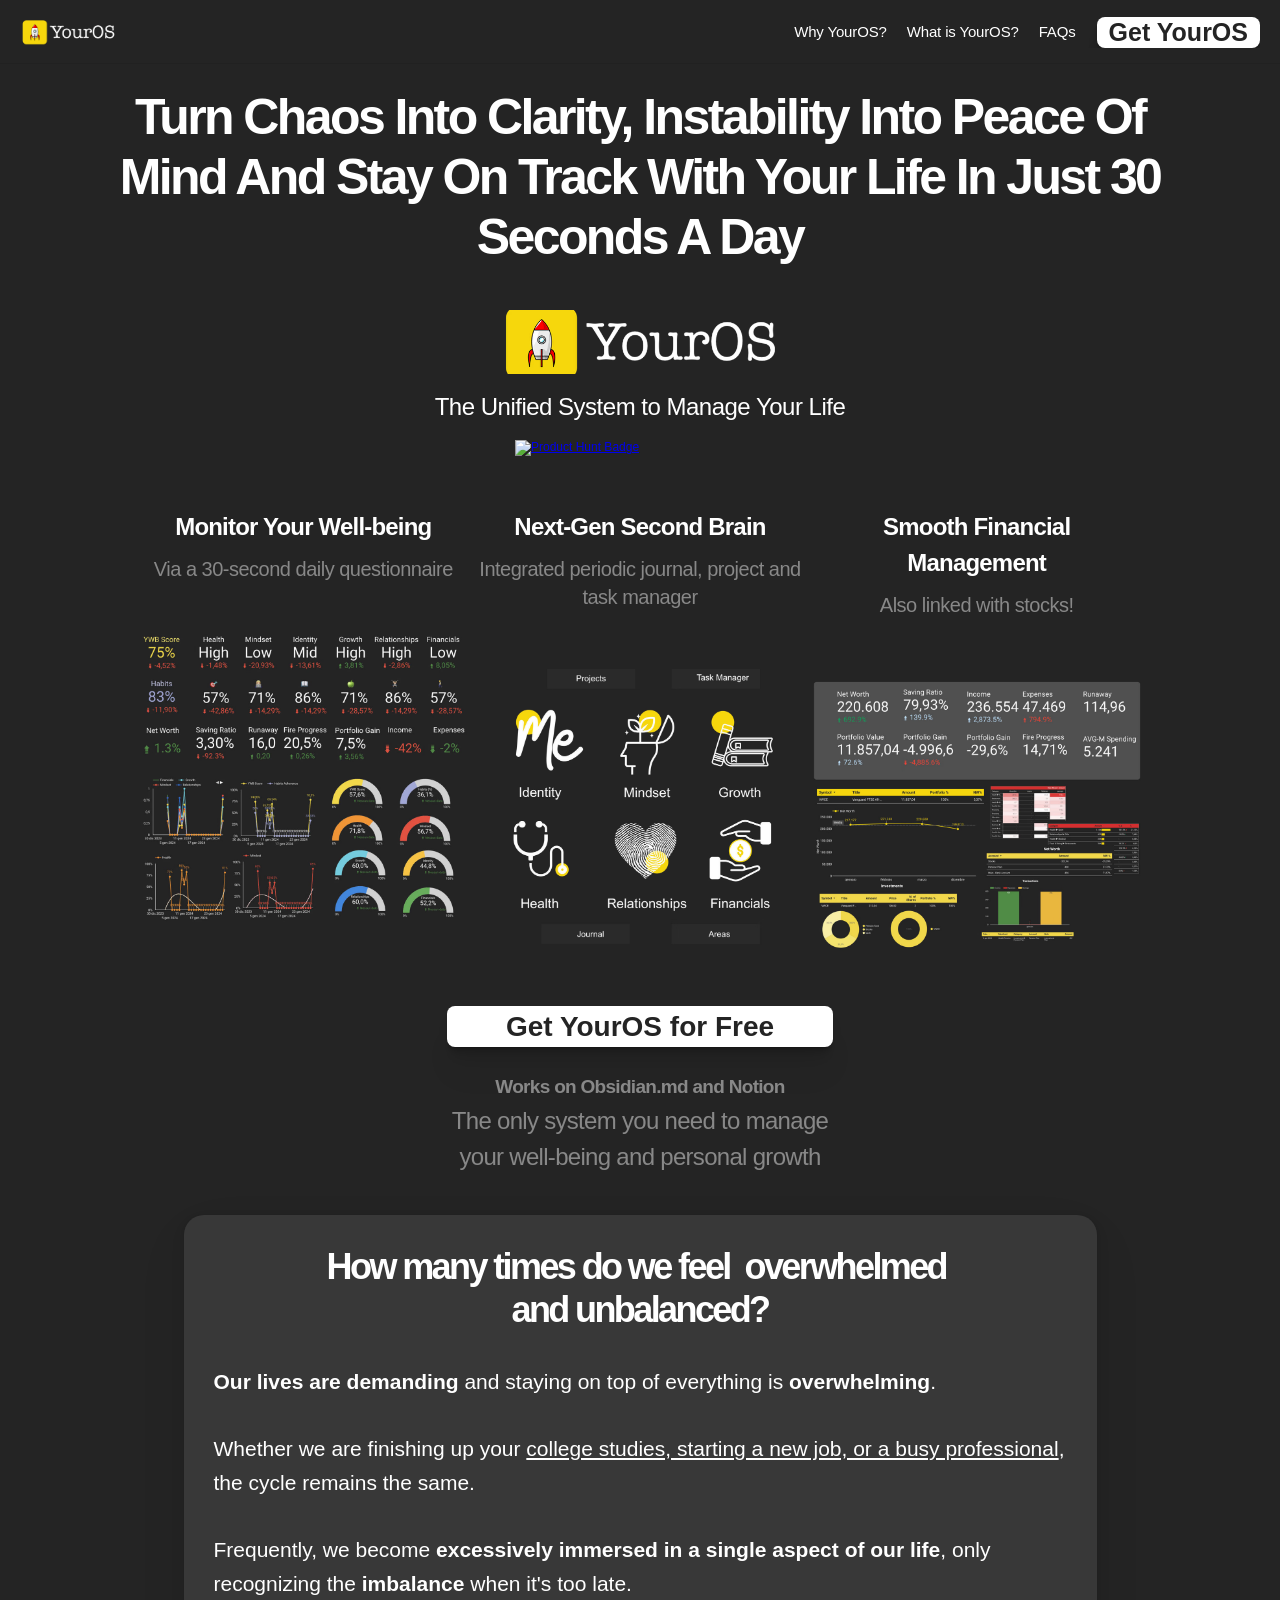
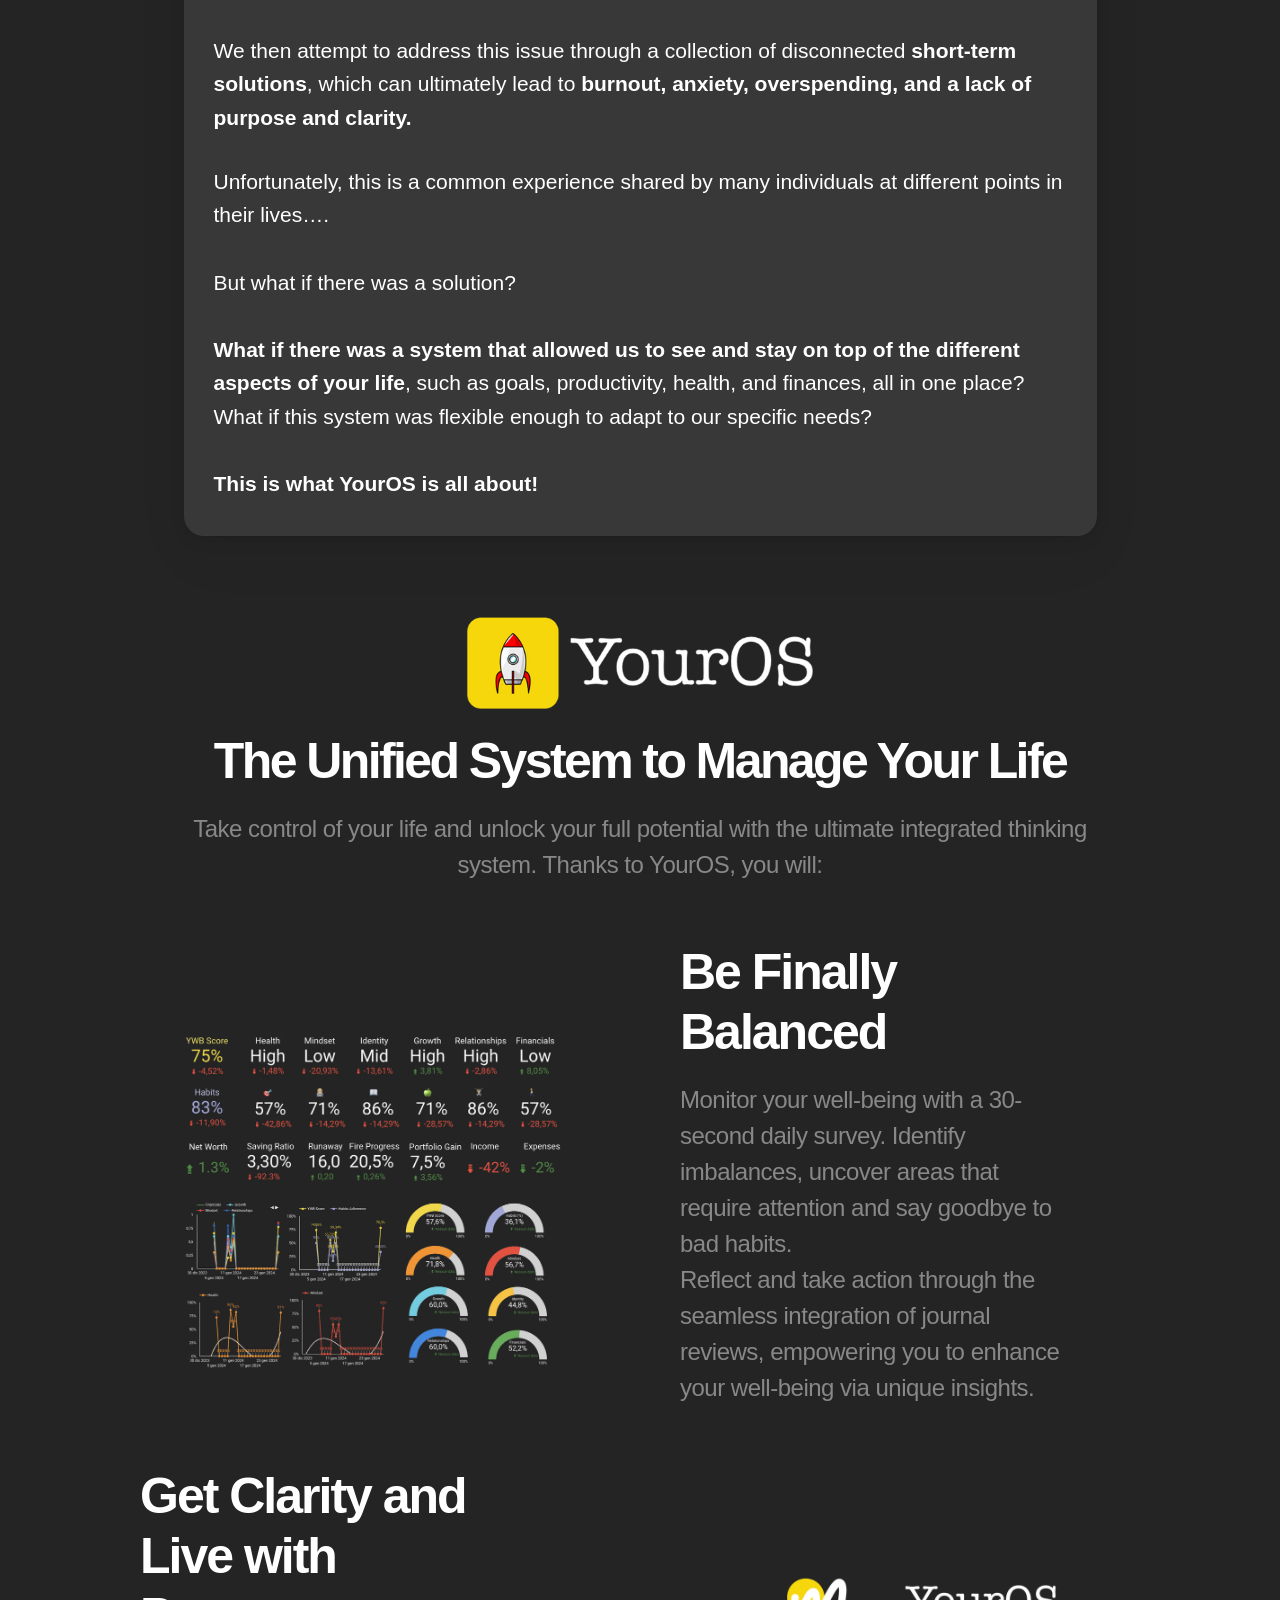
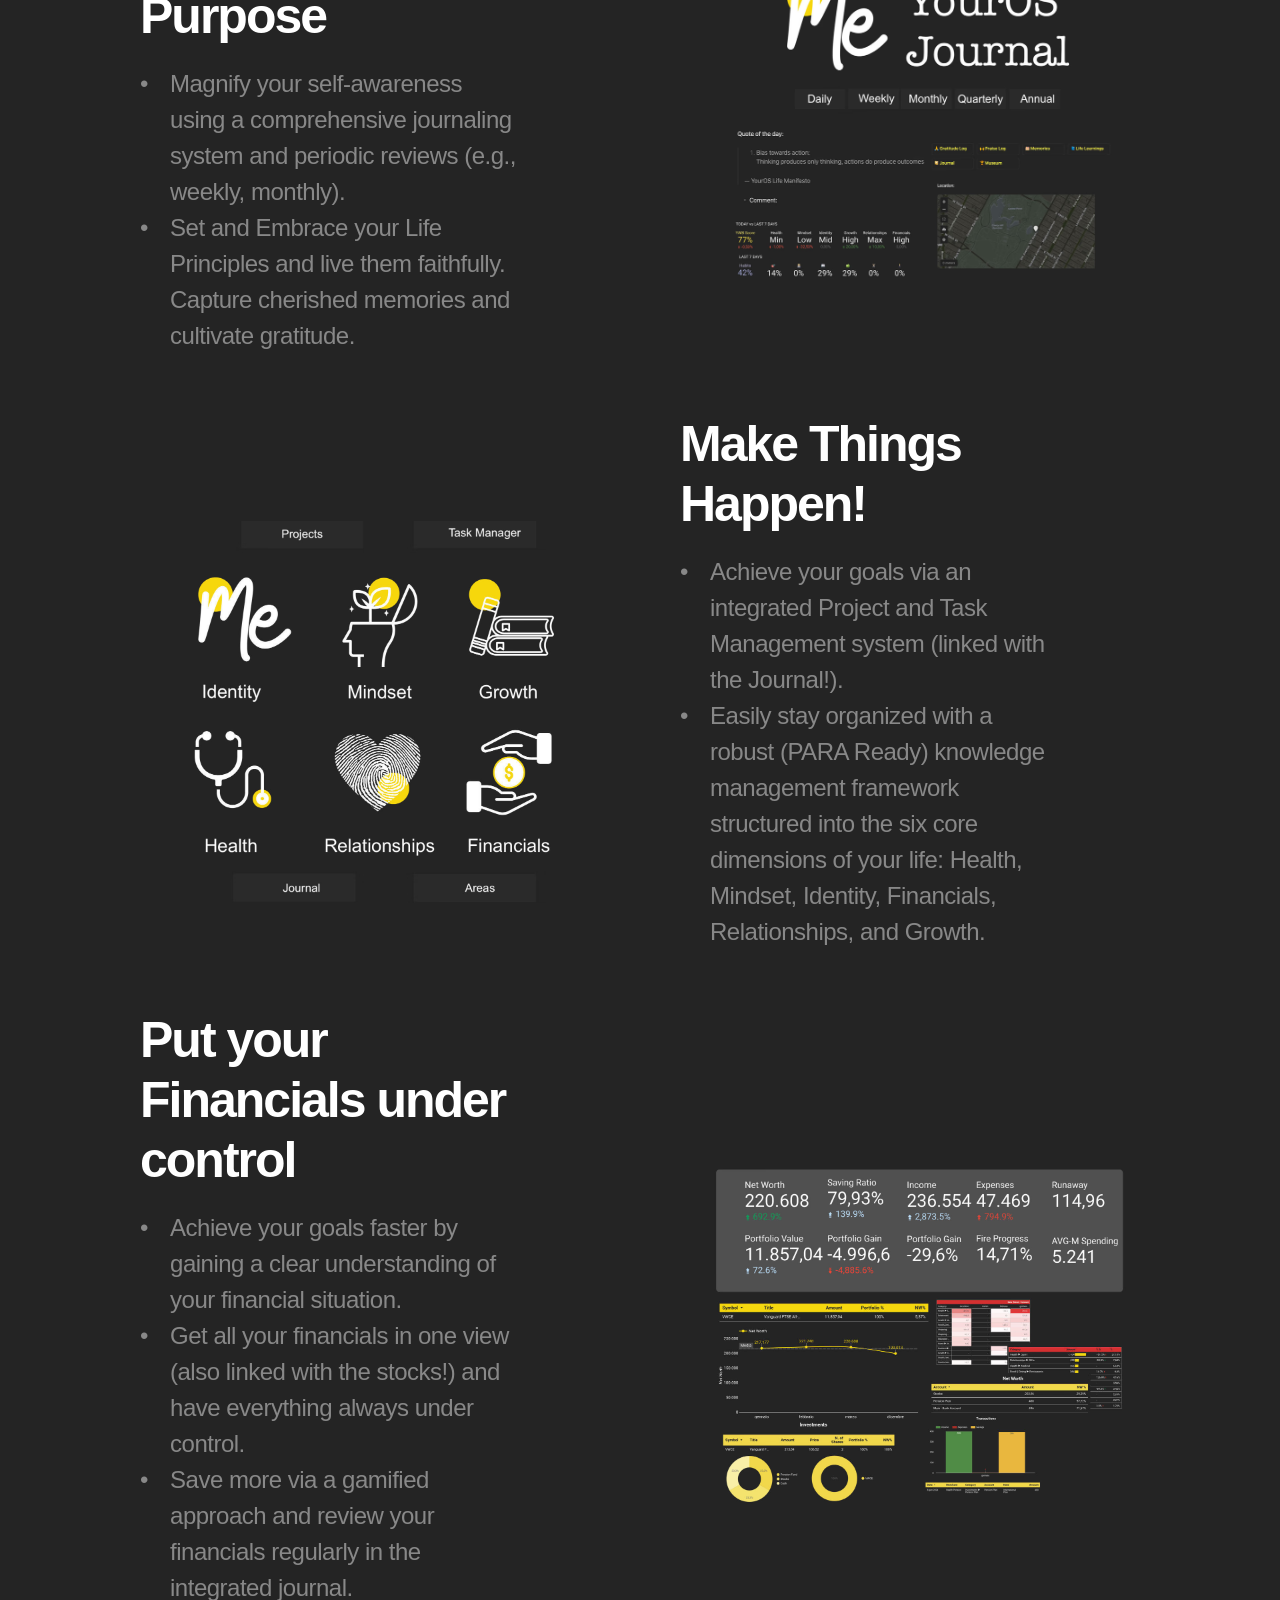
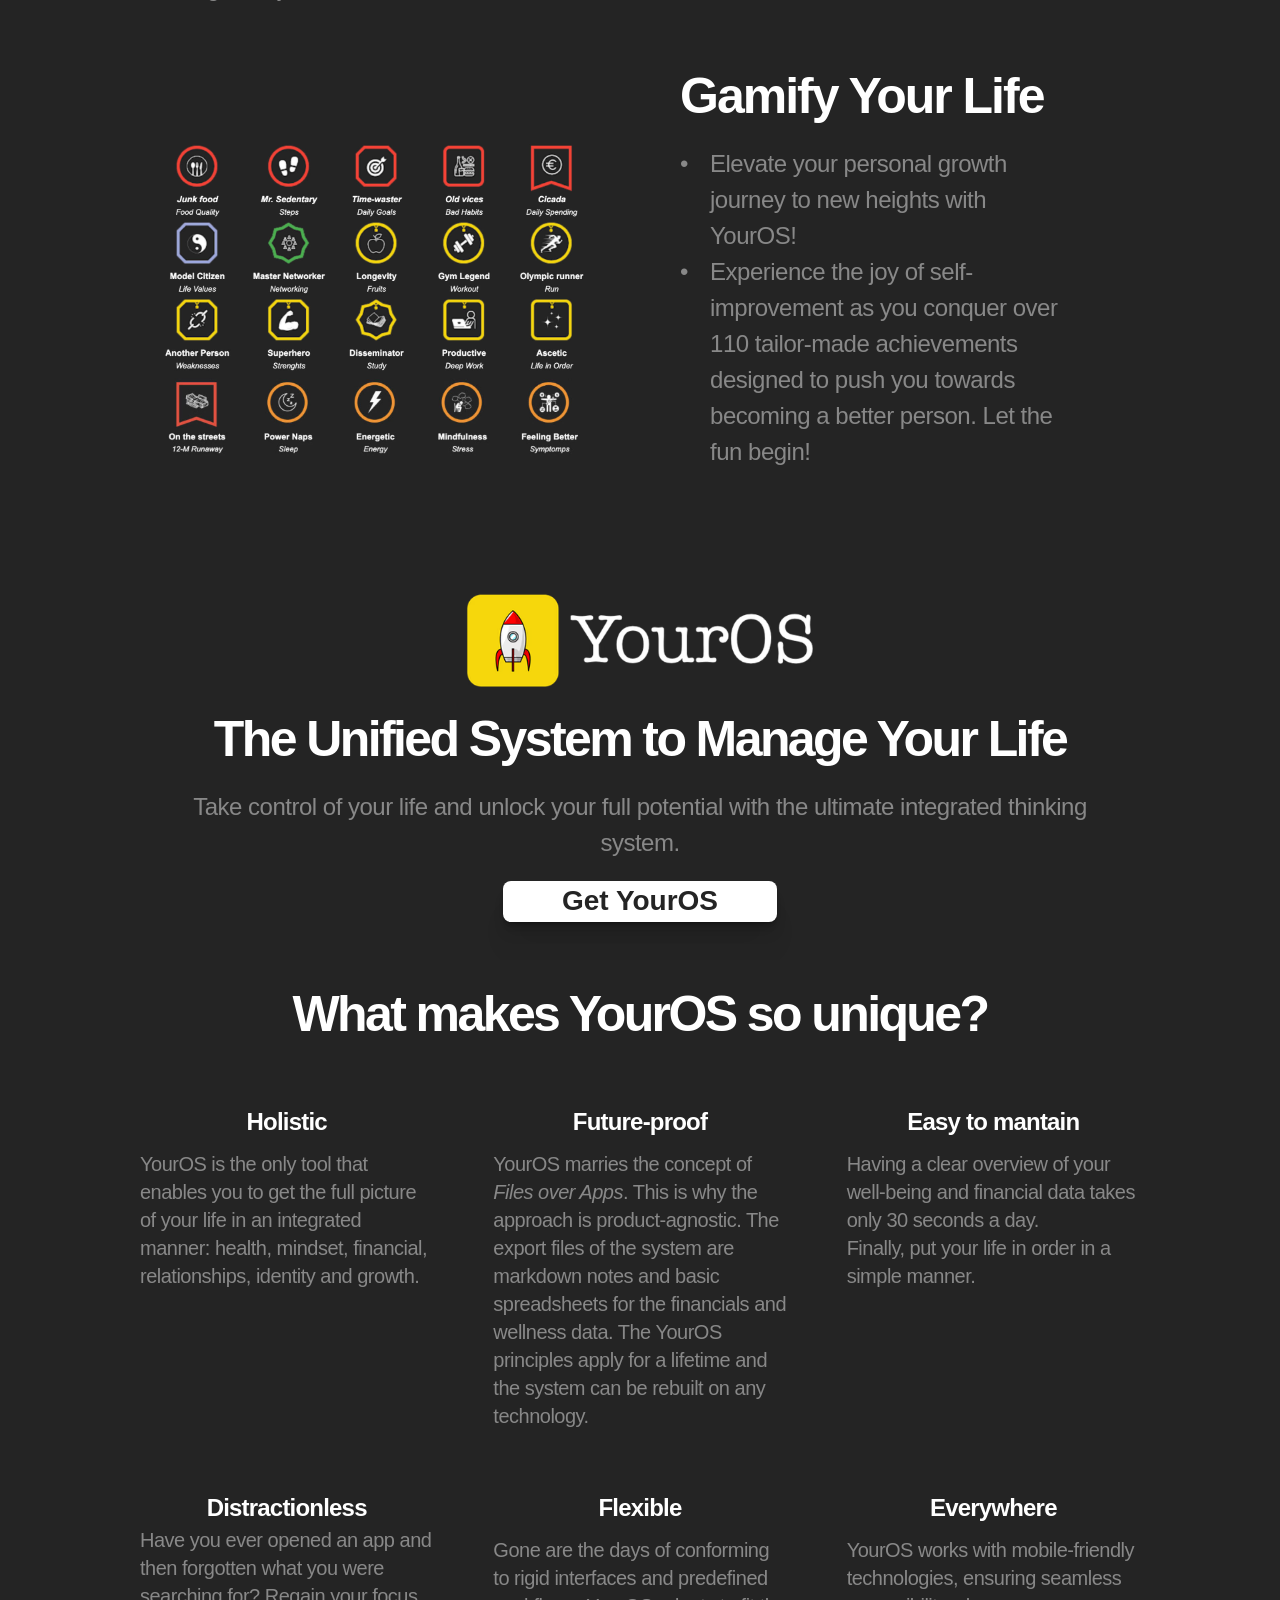
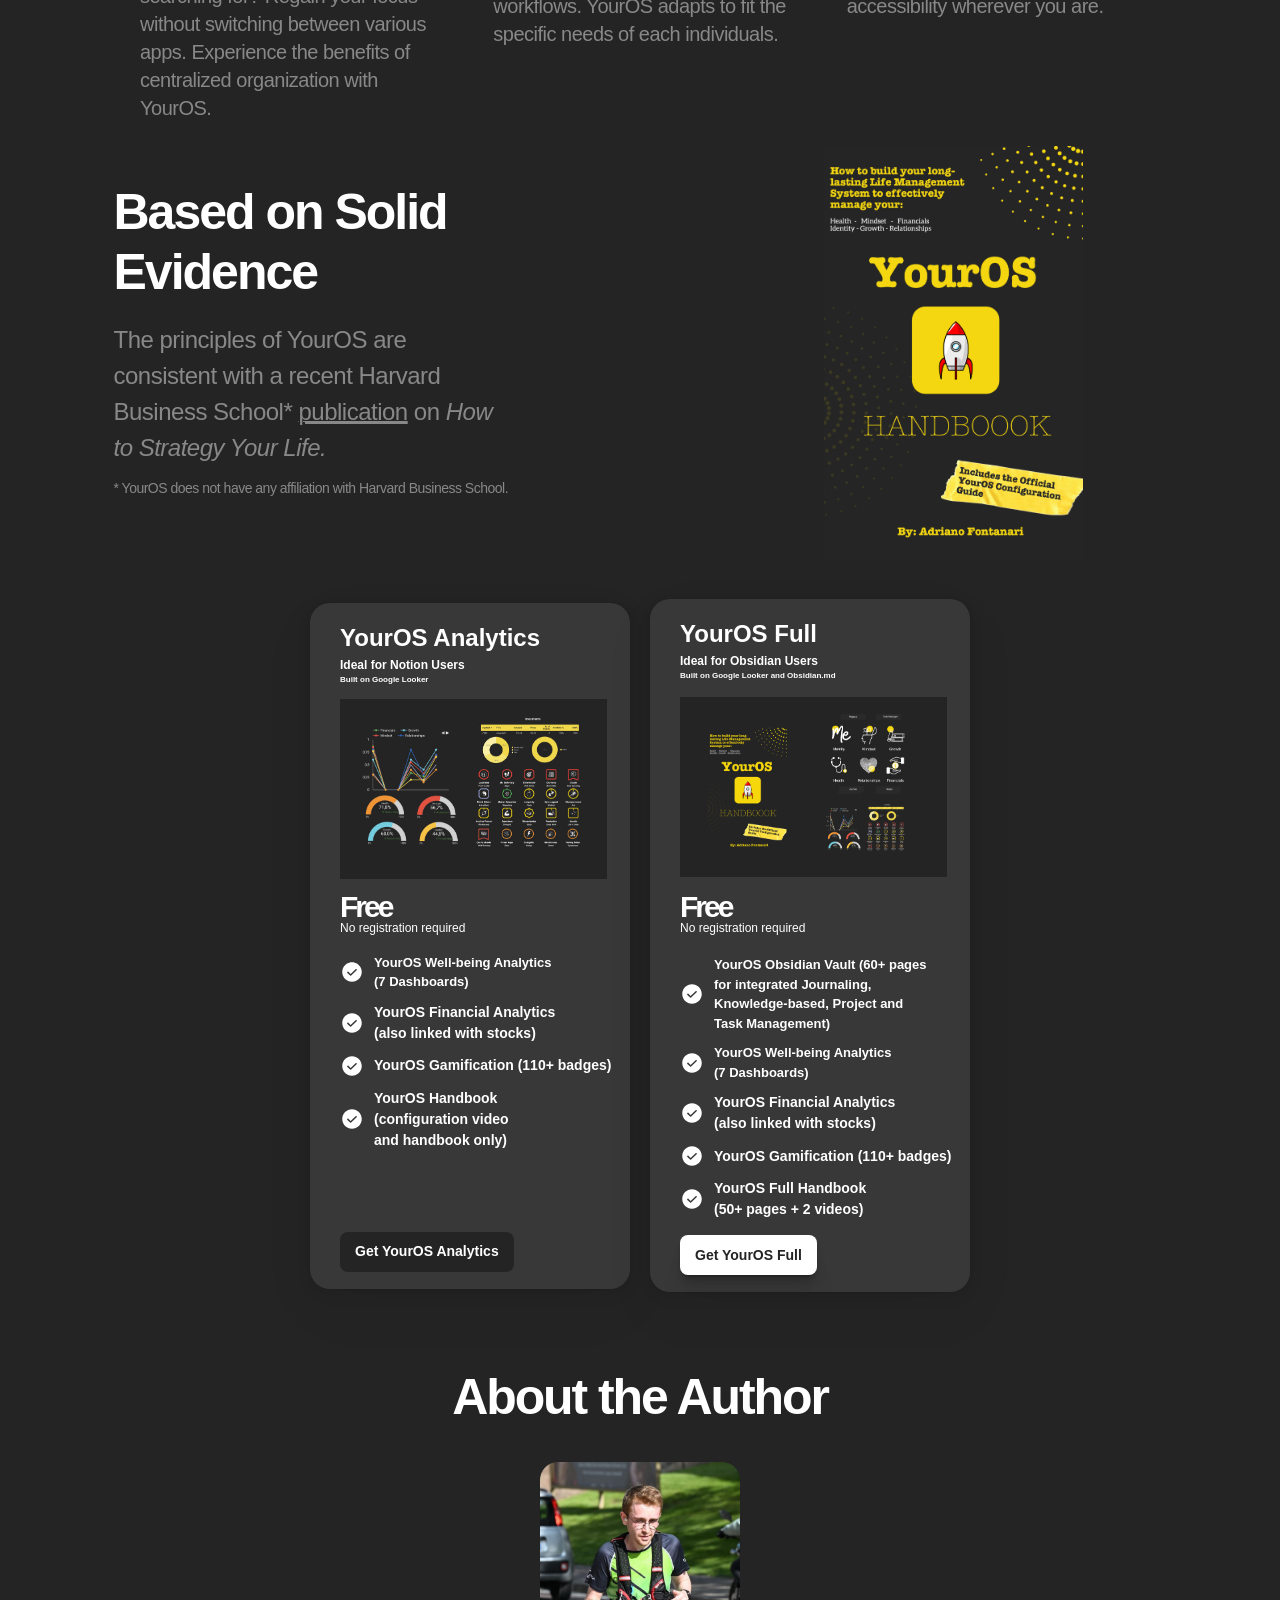
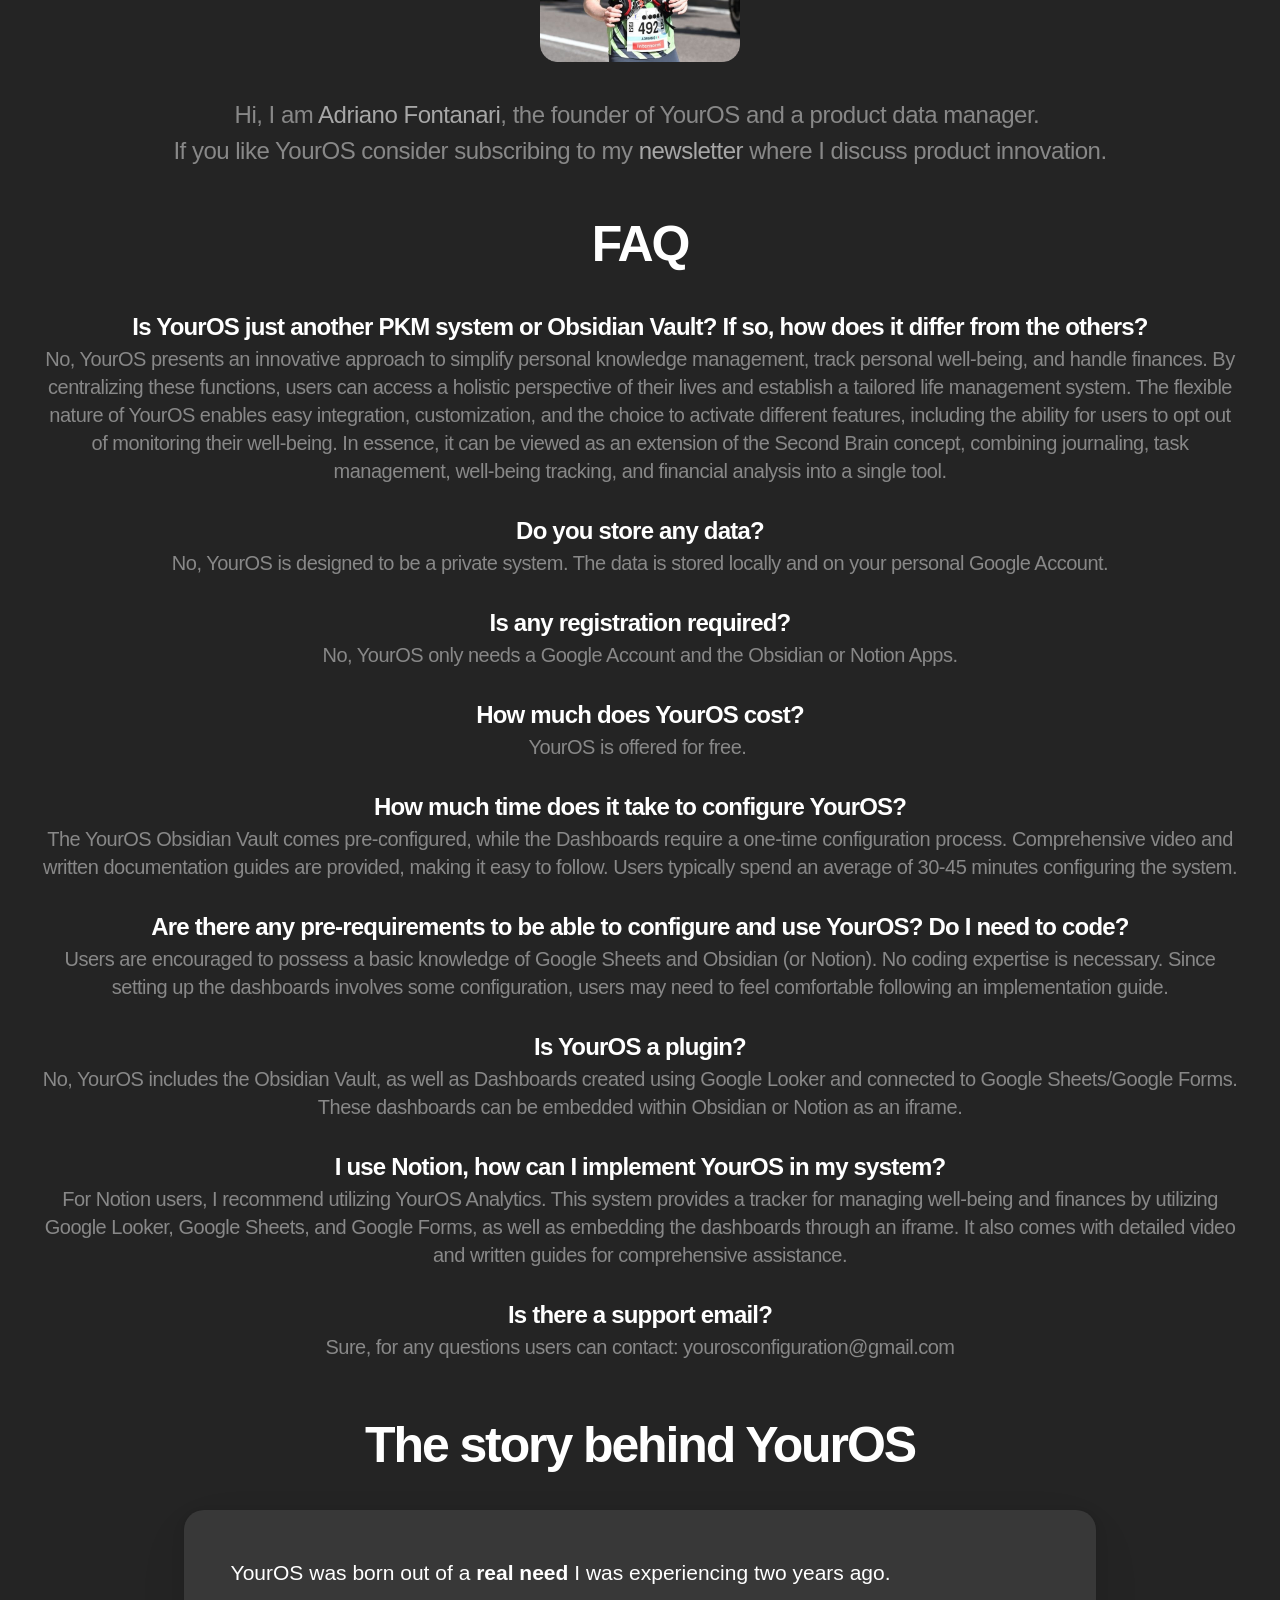
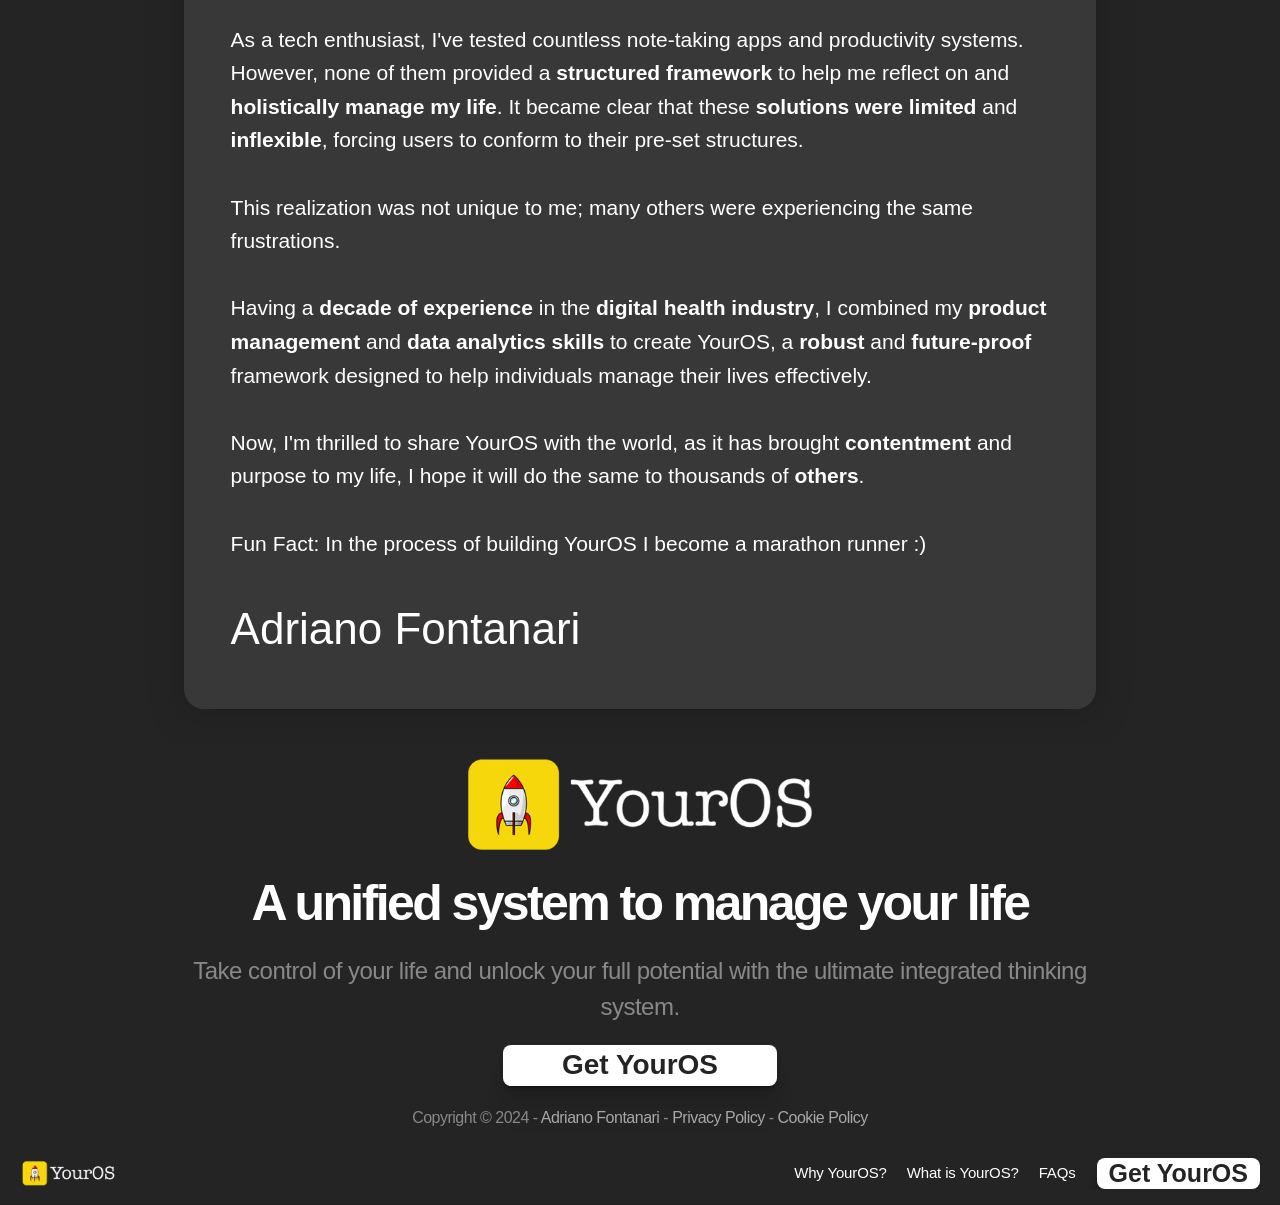
==== site/index.html @ ea9d4630 "Add YourOS website, handbook docs, and extracted downloads Archive the YourOS project: static site (" ====
<!doctype html>
<html>
<head>
    <meta charset="utf-8">
<!-- Google Tag Manager -->
<script>(function(w,d,s,l,i){w[l]=w[l]||[];w[l].push({'gtm.start':
new Date().getTime(),event:'gtm.js'});var f=d.getElementsByTagName(s)[0],
j=d.createElement(s),dl=l!='dataLayer'?'&l='+l:'';j.async=true;j.src=
'https://www.googletagmanager.com/gtm.js?id='+i+dl;f.parentNode.insertBefore(j,f);
})(window,document,'script','dataLayer','GTM-MZPLDNSF');</script>
<!-- End Google Tag Manager -->
    <!-- Google Tag Manager -->
<script>(function(w,d,s,l,i){w[l]=w[l]||[];w[l].push({'gtm.start':
new Date().getTime(),event:'gtm.js'});var f=d.getElementsByTagName(s)[0],
j=d.createElement(s),dl=l!='dataLayer'?'&l='+l:'';j.async=true;j.src=
'https://www.googletagmanager.com/gtm.js?id='+i+dl;f.parentNode.insertBefore(j,f);
})(window,document,'script','dataLayer','GTM-MZPLDNSF');</script>
<!-- End Google Tag Manager -->
<script type="text/javascript">
var _iub = _iub || [];
_iub.csConfiguration = {"askConsentAtCookiePolicyUpdate":true,"enableFadp":true,"enableLgpd":true,"enableUspr":true,"fadpApplies":true,"floatingPreferencesButtonDisplay":"bottom-right","lang":"en","perPurposeConsent":true,"siteId":3545280,"usprApplies":true,"whitelabel":false,"cookiePolicyId":12448859, "banner":{ "acceptButtonDisplay":true,"closeButtonDisplay":false,"customizeButtonDisplay":true,"explicitWithdrawal":true,"listPurposes":true,"position":"float-bottom-center","rejectButtonDisplay":true,"showTitle":false }};
</script>
    <!-- End of headStart -->
    <meta name="viewport" content="width=device-width">
    <meta name="generator" content="youros f082bd6">
    <title>YourOS | Life Management System built for Obsidian.md and Notion</title>
    <meta name="description" content="YourOS is a comprehensive personal knowledge and life management system designed to help individuals organize and optimize their daily lives. ">
    <meta name="youros-search-index" content="sites/97V2OBAcoBNgn8rzNnAUN/searchIndex-qsiogKx9sHa2.json">
    <link href="images/JTfaANz5aa77EdLtgEj3xRCcQ4Y.png" rel="icon" media="(prefers-color-scheme: light)">
    <link href="images/JTfaANz5aa77EdLtgEj3xRCcQ4Y.png" rel="icon" media="(prefers-color-scheme: dark)">
    <!-- Open Graph / Facebook -->
    <meta property="og:type" content="website">
    <meta property="og:title" content="YourOS | Life Management System built for Obsidian.md and Notion">
    <meta property="og:description" content="YourOS is a comprehensive personal knowledge and life management system designed to help individuals organize and optimize their daily lives. ">
    <meta property="og:image" content="assets/JTfaANz5aa77EdLtgEj3xRCcQ4Y.png">
    <!-- Twitter -->
    <meta name="twitter:card" content="summary_large_image">
    <meta name="twitter:title" content="YourOS | Life Management System built for Obsidian.md and Notion">
    <meta name="twitter:description" content="YourOS is a comprehensive personal knowledge and life management system designed to help individuals organize and optimize their daily lives. ">
    <meta name="twitter:image" content="assets/JTfaANz5aa77EdLtgEj3xRCcQ4Y.png">
    
    <!-- Global site tag (gtag.js) - Google Analytics -->
    <script async src="https://www.googletagmanager.com/gtag/js?id=G-5647GQXTQ5"></script>
    <script>
      window.dataLayer = window.dataLayer || [];
      function gtag(){window.dataLayer.push(arguments);}
      gtag('js', new Date());
      gtag('config', 'G-5647GQXTQ5');
    </script>
    
    <link href="https://fonts.gstatic.com" rel="preconnect">
    <meta name="robots" content="max-image-preview:large"><link rel="canonical" href="index.html"><meta property="og:url" content="https://www.youros.me/"><style data-youros-breakpoint-css>@media(min-width: 1200px){.hidden-17bt03k{display:none!important}}@media(min-width: 810px) and (max-width: 1199px){.hidden-v6krjx{display:none!important}}@media(max-width: 809px){.hidden-jd0az1{display:none!important}}</style><style data-youros-css-ssr-minified data-youros-components="youros-lib-cursors-host youros-sIWFB PropertyOverrides youros-q6ROi">html,body,#main{margin:0;padding:0;box-sizing:border-box}:root{-webkit-font-smoothing:antialiased;-moz-osx-font-smoothing:grayscale}*{box-sizing:border-box;-webkit-font-smoothing:inherit}h1,h2,h3,h4,h5,h6,p,figure{margin:0}body,input,textarea,select,button{font-size:12px;font-family:sans-serif}@font-face{font-family:Licorice;font-style:normal;font-weight:400;font-display:block;src:url(https://fonts.gstatic.com/s/licorice/v6/t5tjIR8TMomTCAyjNn2_jKPQzA.woff2) format("woff2");unicode-range:U+0102-0103,U+0110-0111,U+0128-0129,U+0168-0169,U+01A0-01A1,U+01AF-01B0,U+0300-0301,U+0303-0304,U+0308-0309,U+0323,U+0329,U+1EA0-1EF9,U+20AB}@font-face{font-family:Licorice;font-style:normal;font-weight:400;font-display:block;src:url(https://fonts.gstatic.com/s/licorice/v6/t5tjIR8TMomTCAyjNn2-jKPQzA.woff2) format("woff2");unicode-range:U+0100-02BA,U+02BD-02C5,U+02C7-02CC,U+02CE-02D7,U+02DD-02FF,U+0304,U+0308,U+0329,U+1D00-1DBF,U+1E00-1E9F,U+1EF2-1EFF,U+2020,U+20A0-20AB,U+20AD-20C0,U+2113,U+2C60-2C7F,U+A720-A7FF}@font-face{font-family:Licorice;font-style:normal;font-weight:400;font-display:block;src:url(https://fonts.gstatic.com/s/licorice/v6/t5tjIR8TMomTCAyjNn2wjKM.woff2) format("woff2");unicode-range:U+0000-00FF,U+0131,U+0152-0153,U+02BB-02BC,U+02C6,U+02DA,U+02DC,U+0304,U+0308,U+0329,U+2000-206F,U+20AC,U+2122,U+2191,U+2193,U+2212,U+2215,U+FEFF,U+FFFD}@font-face{font-family:Inter;src:url(assets/5vvr9Vy74if2I6bQbJvbw7SY1pQ.woff2);font-display:swap;font-style:normal;font-weight:400;unicode-range:U+0460-052F,U+1C80-1C88,U+20B4,U+2DE0-2DFF,U+A640-A69F,U+FE2E-FE2F}@font-face{font-family:Inter;src:url(assets/EOr0mi4hNtlgWNn9if640EZzXCo.woff2);font-display:swap;font-style:normal;font-weight:400;unicode-range:U+0301,U+0400-045F,U+0490-0491,U+04B0-04B1,U+2116}@font-face{font-family:Inter;src:url(assets/Y9k9QrlZAqio88Klkmbd8VoMQc.woff2);font-display:swap;font-style:normal;font-weight:400;unicode-range:U+1F00-1FFF}@font-face{font-family:Inter;src:url(assets/OYrD2tBIBPvoJXiIHnLoOXnY9M.woff2);font-display:swap;font-style:normal;font-weight:400;unicode-range:U+0370-03FF}@font-face{font-family:Inter;src:url(assets/JeYwfuaPfZHQhEG8U5gtPDZ7WQ.woff2);font-display:swap;font-style:normal;font-weight:400;unicode-range:U+0100-024F,U+0259,U+1E00-1EFF,U+2020,U+20A0-20AB,U+20AD-20CF,U+2113,U+2C60-2C7F,U+A720-A7FF}@font-face{font-family:Inter;src:url(assets/vQyevYAyHtARFwPqUzQGpnDs.woff2);font-display:swap;font-style:normal;font-weight:400;unicode-range:U+0000-00FF,U+0131,U+0152-0153,U+02BB-02BC,U+02C6,U+02DA,U+02DC,U+2000-206F,U+2074,U+20AC,U+2122,U+2191,U+2193,U+2212,U+2215,U+FEFF,U+FFFD}@font-face{font-family:Inter;src:url(assets/b6Y37FthZeALduNqHicBT6FutY.woff2);font-display:swap;font-style:normal;font-weight:400;unicode-range:U+0102-0103,U+0110-0111,U+0128-0129,U+0168-0169,U+01A0-01A1,U+01AF-01B0,U+1EA0-1EF9,U+20AB}@font-face{font-family:Inter;src:url(assets/NXxvFRoY5LDh3yCm7MEP2jqYk.woff2);font-display:block;font-style:normal;font-weight:100;unicode-range:U+0460-052F,U+1C80-1C88,U+20B4,U+2DE0-2DFF,U+A640-A69F,U+FE2E-FE2F}@font-face{font-family:Inter;src:url(assets/5CcgcVyoWSqO1THBiISd6oCog.woff2);font-display:block;font-style:normal;font-weight:100;unicode-range:U+0301,U+0400-045F,U+0490-0491,U+04B0-04B1,U+2116}@font-face{font-family:Inter;src:url(assets/MF544SVCvk3yNpLIz3pwDXFZPKM.woff2);font-display:block;font-style:normal;font-weight:100;unicode-range:U+1F00-1FFF}@font-face{font-family:Inter;src:url(assets/TNtxudDBkAm2RXdtU3rvTBwoM.woff2);font-display:block;font-style:normal;font-weight:100;unicode-range:U+0370-03FF}@font-face{font-family:Inter;src:url(assets/fIabp4VN5z7iJ3lNOz9qfNeQHc.woff2);font-display:block;font-style:normal;font-weight:100;unicode-range:U+0100-024F,U+0259,U+1E00-1EFF,U+2020,U+20A0-20AB,U+20AD-20CF,U+2113,U+2C60-2C7F,U+A720-A7FF}@font-face{font-family:Inter;src:url(assets/YSOgKh50dqzzsXffetgcarlLHcI.woff2);font-display:block;font-style:normal;font-weight:100;unicode-range:U+0000-00FF,U+0131,U+0152-0153,U+02BB-02BC,U+02C6,U+02DA,U+02DC,U+2000-206F,U+2074,U+20AC,U+2122,U+2191,U+2193,U+2212,U+2215,U+FEFF,U+FFFD}@font-face{font-family:Inter;src:url(assets/9iRSYClnXA0RMygyIn6yjjWXJw.woff2);font-display:block;font-style:normal;font-weight:100;unicode-range:U+0102-0103,U+0110-0111,U+0128-0129,U+0168-0169,U+01A0-01A1,U+01AF-01B0,U+1EA0-1EF9,U+20AB}@font-face{font-family:Inter;src:url(assets/MVhJhYeDWxeyqT939zMNyw9p8.woff2);font-display:block;font-style:normal;font-weight:200;unicode-range:U+0460-052F,U+1C80-1C88,U+20B4,U+2DE0-2DFF,U+A640-A69F,U+FE2E-FE2F}@font-face{font-family:Inter;src:url(assets/WXQXYfAQJIi2pCJACAfWWXfIDqI.woff2);font-display:block;font-style:normal;font-weight:200;unicode-range:U+0301,U+0400-045F,U+0490-0491,U+04B0-04B1,U+2116}@font-face{font-family:Inter;src:url(assets/RJeJJARdrtNUtic58kOz7hIgBuE.woff2);font-display:block;font-style:normal;font-weight:200;unicode-range:U+1F00-1FFF}@font-face{font-family:Inter;src:url(assets/4hBRAuM02i3fsxYDzyNvt5Az2so.woff2);font-display:block;font-style:normal;font-weight:200;unicode-range:U+0370-03FF}@font-face{font-family:Inter;src:url(assets/fz1JbBffNGgK7BNUI1mmbFBlgA8.woff2);font-display:block;font-style:normal;font-weight:200;unicode-range:U+0100-024F,U+0259,U+1E00-1EFF,U+2020,U+20A0-20AB,U+20AD-20CF,U+2113,U+2C60-2C7F,U+A720-A7FF}@font-face{font-family:Inter;src:url(assets/hgmI3sEShaw5UU738TAjDBQPH0.woff2);font-display:block;font-style:normal;font-weight:200;unicode-range:U+0000-00FF,U+0131,U+0152-0153,U+02BB-02BC,U+02C6,U+02DA,U+02DC,U+2000-206F,U+2074,U+20AC,U+2122,U+2191,U+2193,U+2212,U+2215,U+FEFF,U+FFFD}@font-face{font-family:Inter;src:url(assets/eIZyQwIlHYR0mnMSneEDMtqBPgw.woff2);font-display:block;font-style:normal;font-weight:200;unicode-range:U+0102-0103,U+0110-0111,U+0128-0129,U+0168-0169,U+01A0-01A1,U+01AF-01B0,U+1EA0-1EF9,U+20AB}@font-face{font-family:Inter;src:url(assets/BkDpl4ghaqvMi1btKFyG2tdbec.woff2);font-display:swap;font-style:normal;font-weight:300;unicode-range:U+0460-052F,U+1C80-1C88,U+20B4,U+2DE0-2DFF,U+A640-A69F,U+FE2E-FE2F}@font-face{font-family:Inter;src:url(assets/zAMK70AQRFSShJgUiaR5IiIhgzk.woff2);font-display:swap;font-style:normal;font-weight:300;unicode-range:U+0301,U+0400-045F,U+0490-0491,U+04B0-04B1,U+2116}@font-face{font-family:Inter;src:url(assets/IETjvc5qzUaRoaruDpPSwCUM8.woff2);font-display:swap;font-style:normal;font-weight:300;unicode-range:U+1F00-1FFF}@font-face{font-family:Inter;src:url(assets/oLCoaT3ioA0fHdJnWR9W6k7NY.woff2);font-display:swap;font-style:normal;font-weight:300;unicode-range:U+0370-03FF}@font-face{font-family:Inter;src:url(assets/Sj0PCHQSBjFmEp6NBWg6FNaKc.woff2);font-display:swap;font-style:normal;font-weight:300;unicode-range:U+0100-024F,U+0259,U+1E00-1EFF,U+2020,U+20A0-20AB,U+20AD-20CF,U+2113,U+2C60-2C7F,U+A720-A7FF}@font-face{font-family:Inter;src:url(assets/v2q8JTTTs7McDMSEhnxAIBqd0.woff2);font-display:swap;font-style:normal;font-weight:300;unicode-range:U+0000-00FF,U+0131,U+0152-0153,U+02BB-02BC,U+02C6,U+02DA,U+02DC,U+2000-206F,U+2074,U+20AC,U+2122,U+2191,U+2193,U+2212,U+2215,U+FEFF,U+FFFD}@font-face{font-family:Inter;src:url(assets/H4TfENUY1rh8R9UaSD6vngjJP3M.woff2);font-display:swap;font-style:normal;font-weight:300;unicode-range:U+0102-0103,U+0110-0111,U+0128-0129,U+0168-0169,U+01A0-01A1,U+01AF-01B0,U+1EA0-1EF9,U+20AB}@font-face{font-family:Inter;src:url(assets/5A3Ce6C9YYmCjpQx9M4inSaKU.woff2);font-display:swap;font-style:normal;font-weight:500;unicode-range:U+0460-052F,U+1C80-1C88,U+20B4,U+2DE0-2DFF,U+A640-A69F,U+FE2E-FE2F}@font-face{font-family:Inter;src:url(assets/Qx95Xyt0Ka3SGhinnbXIGpEIyP4.woff2);font-display:swap;font-style:normal;font-weight:500;unicode-range:U+0301,U+0400-045F,U+0490-0491,U+04B0-04B1,U+2116}@font-face{font-family:Inter;src:url(assets/6mJuEAguuIuMog10gGvH5d3cl8.woff2);font-display:swap;font-style:normal;font-weight:500;unicode-range:U+1F00-1FFF}@font-face{font-family:Inter;src:url(assets/xYYWaj7wCU5zSQH0eXvSaS19wo.woff2);font-display:swap;font-style:normal;font-weight:500;unicode-range:U+0370-03FF}@font-face{font-family:Inter;src:url(assets/otTaNuNpVK4RbdlT7zDDdKvQBA.woff2);font-display:swap;font-style:normal;font-weight:500;unicode-range:U+0100-024F,U+0259,U+1E00-1EFF,U+2020,U+20A0-20AB,U+20AD-20CF,U+2113,U+2C60-2C7F,U+A720-A7FF}@font-face{font-family:Inter;src:url(assets/d3tHnaQIAeqiE5hGcRw4mmgWYU.woff2);font-display:swap;font-style:normal;font-weight:500;unicode-range:U+0000-00FF,U+0131,U+0152-0153,U+02BB-02BC,U+02C6,U+02DA,U+02DC,U+2000-206F,U+2074,U+20AC,U+2122,U+2191,U+2193,U+2212,U+2215,U+FEFF,U+FFFD}@font-face{font-family:Inter;src:url(assets/DolVirEGb34pEXEp8t8FQBSK4.woff2);font-display:swap;font-style:normal;font-weight:500;unicode-range:U+0102-0103,U+0110-0111,U+0128-0129,U+0168-0169,U+01A0-01A1,U+01AF-01B0,U+1EA0-1EF9,U+20AB}@font-face{font-family:Inter;src:url(assets/hyOgCu0Xnghbimh0pE8QTvtt2AU.woff2);font-display:swap;font-style:normal;font-weight:600;unicode-range:U+0460-052F,U+1C80-1C88,U+20B4,U+2DE0-2DFF,U+A640-A69F,U+FE2E-FE2F}@font-face{font-family:Inter;src:url(assets/NeGmSOXrPBfEFIy5YZeHq17LEDA.woff2);font-display:swap;font-style:normal;font-weight:600;unicode-range:U+0301,U+0400-045F,U+0490-0491,U+04B0-04B1,U+2116}@font-face{font-family:Inter;src:url(assets/oYaAX5himiTPYuN8vLWnqBbfD2s.woff2);font-display:swap;font-style:normal;font-weight:600;unicode-range:U+1F00-1FFF}@font-face{font-family:Inter;src:url(assets/lEJLP4R0yuCaMCjSXYHtJw72M.woff2);font-display:swap;font-style:normal;font-weight:600;unicode-range:U+0370-03FF}@font-face{font-family:Inter;src:url(assets/cRJyLNuTJR5jbyKzGi33wU9cqIQ.woff2);font-display:swap;font-style:normal;font-weight:600;unicode-range:U+0100-024F,U+0259,U+1E00-1EFF,U+2020,U+20A0-20AB,U+20AD-20CF,U+2113,U+2C60-2C7F,U+A720-A7FF}@font-face{font-family:Inter;src:url(assets/1ZFS7N918ojhhd0nQWdj3jz4w.woff2);font-display:swap;font-style:normal;font-weight:600;unicode-range:U+0000-00FF,U+0131,U+0152-0153,U+02BB-02BC,U+02C6,U+02DA,U+02DC,U+2000-206F,U+2074,U+20AC,U+2122,U+2191,U+2193,U+2212,U+2215,U+FEFF,U+FFFD}@font-face{font-family:Inter;src:url(assets/A0Wcc7NgXMjUuFdquHDrIZpzZw0.woff2);font-display:swap;font-style:normal;font-weight:600;unicode-range:U+0102-0103,U+0110-0111,U+0128-0129,U+0168-0169,U+01A0-01A1,U+01AF-01B0,U+1EA0-1EF9,U+20AB}@font-face{font-family:Inter;src:url(assets/DpPBYI0sL4fYLgAkX8KXOPVt7c.woff2);font-display:swap;font-style:normal;font-weight:700;unicode-range:U+0460-052F,U+1C80-1C88,U+20B4,U+2DE0-2DFF,U+A640-A69F,U+FE2E-FE2F}@font-face{font-family:Inter;src:url(assets/4RAEQdEOrcnDkhHiiCbJOw92Lk.woff2);font-display:swap;font-style:normal;font-weight:700;unicode-range:U+0301,U+0400-045F,U+0490-0491,U+04B0-04B1,U+2116}@font-face{font-family:Inter;src:url(assets/1K3W8DizY3v4emK8Mb08YHxTbs.woff2);font-display:swap;font-style:normal;font-weight:700;unicode-range:U+1F00-1FFF}@font-face{font-family:Inter;src:url(assets/tUSCtfYVM1I1IchuyCwz9gDdQ.woff2);font-display:swap;font-style:normal;font-weight:700;unicode-range:U+0370-03FF}@font-face{font-family:Inter;src:url(assets/VgYFWiwsAC5OYxAycRXXvhze58.woff2);font-display:swap;font-style:normal;font-weight:700;unicode-range:U+0100-024F,U+0259,U+1E00-1EFF,U+2020,U+20A0-20AB,U+20AD-20CF,U+2113,U+2C60-2C7F,U+A720-A7FF}@font-face{font-family:Inter;src:url(assets/DXD0Q7LSl7HEvDzucnyLnGBHM.woff2);font-display:swap;font-style:normal;font-weight:700;unicode-range:U+0000-00FF,U+0131,U+0152-0153,U+02BB-02BC,U+02C6,U+02DA,U+02DC,U+2000-206F,U+2074,U+20AC,U+2122,U+2191,U+2193,U+2212,U+2215,U+FEFF,U+FFFD}@font-face{font-family:Inter;src:url(assets/GIryZETIX4IFypco5pYZONKhJIo.woff2);font-display:swap;font-style:normal;font-weight:700;unicode-range:U+0102-0103,U+0110-0111,U+0128-0129,U+0168-0169,U+01A0-01A1,U+01AF-01B0,U+1EA0-1EF9,U+20AB}@font-face{font-family:Inter;src:url(assets/PONfPc6h4EPYwJliXQBmjVx7QxI.woff2);font-display:swap;font-style:normal;font-weight:800;unicode-range:U+0460-052F,U+1C80-1C88,U+20B4,U+2DE0-2DFF,U+A640-A69F,U+FE2E-FE2F}@font-face{font-family:Inter;src:url(assets/zsnJN7Z1wdzUvepJniD3rbvJIyU.woff2);font-display:swap;font-style:normal;font-weight:800;unicode-range:U+0301,U+0400-045F,U+0490-0491,U+04B0-04B1,U+2116}@font-face{font-family:Inter;src:url(assets/UrzZBOy7RyJEWAZGduzOeHiHuY.woff2);font-display:swap;font-style:normal;font-weight:800;unicode-range:U+1F00-1FFF}@font-face{font-family:Inter;src:url(assets/996sR9SfSDuYELz8oHhDOcErkY.woff2);font-display:swap;font-style:normal;font-weight:800;unicode-range:U+0370-03FF}@font-face{font-family:Inter;src:url(assets/ftN1HpyPVJEoEb4q36SOrNdLXU.woff2);font-display:swap;font-style:normal;font-weight:800;unicode-range:U+0100-024F,U+0259,U+1E00-1EFF,U+2020,U+20A0-20AB,U+20AD-20CF,U+2113,U+2C60-2C7F,U+A720-A7FF}@font-face{font-family:Inter;src:url(assets/jN39PDxZWEwjG7Csryx3JN2r2Y.woff2);font-display:swap;font-style:normal;font-weight:800;unicode-range:U+0000-00FF,U+0131,U+0152-0153,U+02BB-02BC,U+02C6,U+02DA,U+02DC,U+2000-206F,U+2074,U+20AC,U+2122,U+2191,U+2193,U+2212,U+2215,U+FEFF,U+FFFD}@font-face{font-family:Inter;src:url(assets/JAur4lGGSGRGyrFi59JSIKqVgU.woff2);font-display:swap;font-style:normal;font-weight:800;unicode-range:U+0102-0103,U+0110-0111,U+0128-0129,U+0168-0169,U+01A0-01A1,U+01AF-01B0,U+1EA0-1EF9,U+20AB}@font-face{font-family:Inter;src:url(assets/mkY5Sgyq51ik0AMrSBwhm9DJg.woff2);font-display:block;font-style:normal;font-weight:900;unicode-range:U+0460-052F,U+1C80-1C88,U+20B4,U+2DE0-2DFF,U+A640-A69F,U+FE2E-FE2F}@font-face{font-family:Inter;src:url(assets/X5hj6qzcHUYv7h1390c8Rhm6550.woff2);font-display:block;font-style:normal;font-weight:900;unicode-range:U+0301,U+0400-045F,U+0490-0491,U+04B0-04B1,U+2116}@font-face{font-family:Inter;src:url(assets/gQhNpS3tN86g8RcVKYUUaKt2oMQ.woff2);font-display:block;font-style:normal;font-weight:900;unicode-range:U+1F00-1FFF}@font-face{font-family:Inter;src:url(assets/cugnVhSraaRyANCaUtI5FV17wk.woff2);font-display:block;font-style:normal;font-weight:900;unicode-range:U+0370-03FF}@font-face{font-family:Inter;src:url(assets/5HcVoGak8k5agFJSaKa4floXVu0.woff2);font-display:block;font-style:normal;font-weight:900;unicode-range:U+0100-024F,U+0259,U+1E00-1EFF,U+2020,U+20A0-20AB,U+20AD-20CF,U+2113,U+2C60-2C7F,U+A720-A7FF}@font-face{font-family:Inter;src:url(assets/jn4BtSPLlS0NDp1KiFAtFKiiY0o.woff2);font-display:block;font-style:normal;font-weight:900;unicode-range:U+0000-00FF,U+0131,U+0152-0153,U+02BB-02BC,U+02C6,U+02DA,U+02DC,U+2000-206F,U+2074,U+20AC,U+2122,U+2191,U+2193,U+2212,U+2215,U+FEFF,U+FFFD}@font-face{font-family:Inter;src:url(assets/P2Bw01CtL0b9wqygO0sSVogWbo.woff2);font-display:block;font-style:normal;font-weight:900;unicode-range:U+0102-0103,U+0110-0111,U+0128-0129,U+0168-0169,U+01A0-01A1,U+01AF-01B0,U+1EA0-1EF9,U+20AB}@font-face{font-family:Inter;src:url(assets/YJsHMqeEm0oDHuxRTVCwg5eZuo.woff2);font-display:block;font-style:italic;font-weight:100;unicode-range:U+0460-052F,U+1C80-1C88,U+20B4,U+2DE0-2DFF,U+A640-A69F,U+FE2E-FE2F}@font-face{font-family:Inter;src:url(assets/oJJMyJlDykMObEyb5VexHSxd24.woff2);font-display:block;font-style:italic;font-weight:100;unicode-range:U+0301,U+0400-045F,U+0490-0491,U+04B0-04B1,U+2116}@font-face{font-family:Inter;src:url(assets/IpeaX0WzLaonj68howNZg4SJJaY.woff2);font-display:block;font-style:italic;font-weight:100;unicode-range:U+1F00-1FFF}@font-face{font-family:Inter;src:url(assets/KCj1bV3vDXY5OLHttTeRYcu9J8.woff2);font-display:block;font-style:italic;font-weight:100;unicode-range:U+0370-03FF}@font-face{font-family:Inter;src:url(assets/biaVHhOprxbHaR3dIP7Z8cYurHg.woff2);font-display:block;font-style:italic;font-weight:100;unicode-range:U+0100-024F,U+0259,U+1E00-1EFF,U+2020,U+20A0-20AB,U+20AD-20CF,U+2113,U+2C60-2C7F,U+A720-A7FF}@font-face{font-family:Inter;src:url(assets/BpOIEy4nYtcp1RwqOtwAgi2EiDE.woff2);font-display:block;font-style:italic;font-weight:100;unicode-range:U+0000-00FF,U+0131,U+0152-0153,U+02BB-02BC,U+02C6,U+02DA,U+02DC,U+2000-206F,U+2074,U+20AC,U+2122,U+2191,U+2193,U+2212,U+2215,U+FEFF,U+FFFD}@font-face{font-family:Inter;src:url(assets/gNa011yWpVpNFgUhhSlDX8nUiPQ.woff2);font-display:block;font-style:italic;font-weight:100;unicode-range:U+0102-0103,U+0110-0111,U+0128-0129,U+0168-0169,U+01A0-01A1,U+01AF-01B0,U+1EA0-1EF9,U+20AB}@font-face{font-family:Inter;src:url(assets/vpq17U0WM26sBGHgq9jnrUmUf8.woff2);font-display:block;font-style:italic;font-weight:200;unicode-range:U+0460-052F,U+1C80-1C88,U+20B4,U+2DE0-2DFF,U+A640-A69F,U+FE2E-FE2F}@font-face{font-family:Inter;src:url(assets/bNYh7lNMEpOegeRYAtyGel1WqBE.woff2);font-display:block;font-style:italic;font-weight:200;unicode-range:U+0301,U+0400-045F,U+0490-0491,U+04B0-04B1,U+2116}@font-face{font-family:Inter;src:url(assets/FBzcXZYmdulcZC0z278U6o0cw.woff2);font-display:block;font-style:italic;font-weight:200;unicode-range:U+1F00-1FFF}@font-face{font-family:Inter;src:url(assets/ua60IRqWK94xCrq0SC639Hbsdjg.woff2);font-display:block;font-style:italic;font-weight:200;unicode-range:U+0370-03FF}@font-face{font-family:Inter;src:url(assets/Pd8gNPn2dSCh4FyjWFw9PJysoQ.woff2);font-display:block;font-style:italic;font-weight:200;unicode-range:U+0100-024F,U+0259,U+1E00-1EFF,U+2020,U+20A0-20AB,U+20AD-20CF,U+2113,U+2C60-2C7F,U+A720-A7FF}@font-face{font-family:Inter;src:url(assets/zpiI5DA3vCb3G2sqEyq9xqogo.woff2);font-display:block;font-style:italic;font-weight:200;unicode-range:U+0000-00FF,U+0131,U+0152-0153,U+02BB-02BC,U+02C6,U+02DA,U+02DC,U+2000-206F,U+2074,U+20AC,U+2122,U+2191,U+2193,U+2212,U+2215,U+FEFF,U+FFFD}@font-face{font-family:Inter;src:url(assets/DtVQjTG8OGGKnwKYrMHRZVCyo.woff2);font-display:block;font-style:italic;font-weight:200;unicode-range:U+0102-0103,U+0110-0111,U+0128-0129,U+0168-0169,U+01A0-01A1,U+01AF-01B0,U+1EA0-1EF9,U+20AB}@font-face{font-family:Inter;src:url(assets/YYB6GZmCWnZq3RWZOghuZIOxQY.woff2);font-display:swap;font-style:italic;font-weight:300;unicode-range:U+0460-052F,U+1C80-1C88,U+20B4,U+2DE0-2DFF,U+A640-A69F,U+FE2E-FE2F}@font-face{font-family:Inter;src:url(assets/miJTzODdiyIr3tRo9KEoqXXk2PM.woff2);font-display:swap;font-style:italic;font-weight:300;unicode-range:U+0301,U+0400-045F,U+0490-0491,U+04B0-04B1,U+2116}@font-face{font-family:Inter;src:url(assets/6ZMhcggRFfEfbf7lncCpaUbA.woff2);font-display:swap;font-style:italic;font-weight:300;unicode-range:U+1F00-1FFF}@font-face{font-family:Inter;src:url(assets/8sCN6PGUr4I8q5hC5twAXfcwqV0.woff2);font-display:swap;font-style:italic;font-weight:300;unicode-range:U+0370-03FF}@font-face{font-family:Inter;src:url(assets/aUYDUTztS7anQw5JuwCncXeLOBY.woff2);font-display:swap;font-style:italic;font-weight:300;unicode-range:U+0100-024F,U+0259,U+1E00-1EFF,U+2020,U+20A0-20AB,U+20AD-20CF,U+2113,U+2C60-2C7F,U+A720-A7FF}@font-face{font-family:Inter;src:url(assets/5mDAOkC5Wpzo7NkuE9oYfqlY2u4.woff2);font-display:swap;font-style:italic;font-weight:300;unicode-range:U+0000-00FF,U+0131,U+0152-0153,U+02BB-02BC,U+02C6,U+02DA,U+02DC,U+2000-206F,U+2074,U+20AC,U+2122,U+2191,U+2193,U+2212,U+2215,U+FEFF,U+FFFD}@font-face{font-family:Inter;src:url(assets/yDiPvYxioBHsicnYxpPW35WQmx8.woff2);font-display:swap;font-style:italic;font-weight:300;unicode-range:U+0102-0103,U+0110-0111,U+0128-0129,U+0168-0169,U+01A0-01A1,U+01AF-01B0,U+1EA0-1EF9,U+20AB}@font-face{font-family:Inter;src:url(assets/CfMzU8w2e7tHgF4T4rATMPuWosA.woff2);font-display:swap;font-style:italic;font-weight:400;unicode-range:U+0460-052F,U+1C80-1C88,U+20B4,U+2DE0-2DFF,U+A640-A69F,U+FE2E-FE2F}@font-face{font-family:Inter;src:url(assets/867QObYax8ANsfX4TGEVU9YiCM.woff2);font-display:swap;font-style:italic;font-weight:400;unicode-range:U+0301,U+0400-045F,U+0490-0491,U+04B0-04B1,U+2116}@font-face{font-family:Inter;src:url(assets/Oyn2ZbENFdnW7mt2Lzjk1h9Zb9k.woff2);font-display:swap;font-style:italic;font-weight:400;unicode-range:U+1F00-1FFF}@font-face{font-family:Inter;src:url(assets/cdAe8hgZ1cMyLu9g005pAW3xMo.woff2);font-display:swap;font-style:italic;font-weight:400;unicode-range:U+0370-03FF}@font-face{font-family:Inter;src:url(assets/DOfvtmE1UplCq161m6Hj8CSQYg.woff2);font-display:swap;font-style:italic;font-weight:400;unicode-range:U+0100-024F,U+0259,U+1E00-1EFF,U+2020,U+20A0-20AB,U+20AD-20CF,U+2113,U+2C60-2C7F,U+A720-A7FF}@font-face{font-family:Inter;src:url(assets/vFzuJY0c65av44uhEKB6vyjFMg.woff2);font-display:swap;font-style:italic;font-weight:400;unicode-range:U+0000-00FF,U+0131,U+0152-0153,U+02BB-02BC,U+02C6,U+02DA,U+02DC,U+2000-206F,U+2074,U+20AC,U+2122,U+2191,U+2193,U+2212,U+2215,U+FEFF,U+FFFD}@font-face{font-family:Inter;src:url(assets/tKtBcDnBMevsEEJKdNGhhkLzYo.woff2);font-display:swap;font-style:italic;font-weight:400;unicode-range:U+0102-0103,U+0110-0111,U+0128-0129,U+0168-0169,U+01A0-01A1,U+01AF-01B0,U+1EA0-1EF9,U+20AB}@font-face{font-family:Inter;src:url(assets/khkJkwSL66WFg8SX6Wa726c.woff2);font-display:swap;font-style:italic;font-weight:500;unicode-range:U+0460-052F,U+1C80-1C88,U+20B4,U+2DE0-2DFF,U+A640-A69F,U+FE2E-FE2F}@font-face{font-family:Inter;src:url(assets/0E7IMbDzcGABpBwwqNEt60wU0w.woff2);font-display:swap;font-style:italic;font-weight:500;unicode-range:U+0301,U+0400-045F,U+0490-0491,U+04B0-04B1,U+2116}@font-face{font-family:Inter;src:url(assets/NTJ0nQgIF0gcDelS14zQ9NR9Q.woff2);font-display:swap;font-style:italic;font-weight:500;unicode-range:U+1F00-1FFF}@font-face{font-family:Inter;src:url(assets/QrcNhgEPfRl0LS8qz5Ln8olanl8.woff2);font-display:swap;font-style:italic;font-weight:500;unicode-range:U+0370-03FF}@font-face{font-family:Inter;src:url(assets/JEXmejW8mXOYMtt0hyRg811kHac.woff2);font-display:swap;font-style:italic;font-weight:500;unicode-range:U+0100-024F,U+0259,U+1E00-1EFF,U+2020,U+20A0-20AB,U+20AD-20CF,U+2113,U+2C60-2C7F,U+A720-A7FF}@font-face{font-family:Inter;src:url(assets/ksvR4VsLksjpSwnC2fPgHRNMw.woff2);font-display:swap;font-style:italic;font-weight:500;unicode-range:U+0000-00FF,U+0131,U+0152-0153,U+02BB-02BC,U+02C6,U+02DA,U+02DC,U+2000-206F,U+2074,U+20AC,U+2122,U+2191,U+2193,U+2212,U+2215,U+FEFF,U+FFFD}@font-face{font-family:Inter;src:url(assets/uy9s0iWuxiNnVt8EpTI3gzohpwo.woff2);font-display:swap;font-style:italic;font-weight:500;unicode-range:U+0102-0103,U+0110-0111,U+0128-0129,U+0168-0169,U+01A0-01A1,U+01AF-01B0,U+1EA0-1EF9,U+20AB}@font-face{font-family:Inter;src:url(assets/vxBnBhH8768IFAXAb4Qf6wQHKs.woff2);font-display:swap;font-style:italic;font-weight:600;unicode-range:U+0460-052F,U+1C80-1C88,U+20B4,U+2DE0-2DFF,U+A640-A69F,U+FE2E-FE2F}@font-face{font-family:Inter;src:url(assets/zSsEuoJdh8mcFVk976C05ZfQr8.woff2);font-display:swap;font-style:italic;font-weight:600;unicode-range:U+0301,U+0400-045F,U+0490-0491,U+04B0-04B1,U+2116}@font-face{font-family:Inter;src:url(assets/b8ezwLrN7h2AUoPEENcsTMVJ0.woff2);font-display:swap;font-style:italic;font-weight:600;unicode-range:U+1F00-1FFF}@font-face{font-family:Inter;src:url(assets/mvNEIBLyHbscgHtwfsByjXUz3XY.woff2);font-display:swap;font-style:italic;font-weight:600;unicode-range:U+0370-03FF}@font-face{font-family:Inter;src:url(assets/6FI2EneKzM3qBy5foOZXey7coCA.woff2);font-display:swap;font-style:italic;font-weight:600;unicode-range:U+0100-024F,U+0259,U+1E00-1EFF,U+2020,U+20A0-20AB,U+20AD-20CF,U+2113,U+2C60-2C7F,U+A720-A7FF}@font-face{font-family:Inter;src:url(assets/qrVgiXNd6RuQjETYQiVQ9nqCk.woff2);font-display:swap;font-style:italic;font-weight:600;unicode-range:U+0000-00FF,U+0131,U+0152-0153,U+02BB-02BC,U+02C6,U+02DA,U+02DC,U+2000-206F,U+2074,U+20AC,U+2122,U+2191,U+2193,U+2212,U+2215,U+FEFF,U+FFFD}@font-face{font-family:Inter;src:url(assets/NHHeAKJVP0ZWHk5YZnQQChIsBM.woff2);font-display:swap;font-style:italic;font-weight:600;unicode-range:U+0102-0103,U+0110-0111,U+0128-0129,U+0168-0169,U+01A0-01A1,U+01AF-01B0,U+1EA0-1EF9,U+20AB}@font-face{font-family:Inter;src:url(assets/H89BbHkbHDzlxZzxi8uPzTsp90.woff2);font-display:swap;font-style:italic;font-weight:700;unicode-range:U+0460-052F,U+1C80-1C88,U+20B4,U+2DE0-2DFF,U+A640-A69F,U+FE2E-FE2F}@font-face{font-family:Inter;src:url(assets/u6gJwDuwB143kpNK1T1MDKDWkMc.woff2);font-display:swap;font-style:italic;font-weight:700;unicode-range:U+0301,U+0400-045F,U+0490-0491,U+04B0-04B1,U+2116}@font-face{font-family:Inter;src:url(assets/43sJ6MfOPh1LCJt46OvyDuSbA6o.woff2);font-display:swap;font-style:italic;font-weight:700;unicode-range:U+1F00-1FFF}@font-face{font-family:Inter;src:url(assets/wccHG0r4gBDAIRhfHiOlq6oEkqw.woff2);font-display:swap;font-style:italic;font-weight:700;unicode-range:U+0370-03FF}@font-face{font-family:Inter;src:url(assets/WZ367JPwf9bRW6LdTHN8rXgSjw.woff2);font-display:swap;font-style:italic;font-weight:700;unicode-range:U+0100-024F,U+0259,U+1E00-1EFF,U+2020,U+20A0-20AB,U+20AD-20CF,U+2113,U+2C60-2C7F,U+A720-A7FF}@font-face{font-family:Inter;src:url(assets/QxmhnWTzLtyjIiZcfaLIJ8EFBXU.woff2);font-display:swap;font-style:italic;font-weight:700;unicode-range:U+0000-00FF,U+0131,U+0152-0153,U+02BB-02BC,U+02C6,U+02DA,U+02DC,U+2000-206F,U+2074,U+20AC,U+2122,U+2191,U+2193,U+2212,U+2215,U+FEFF,U+FFFD}@font-face{font-family:Inter;src:url(assets/2A4Xx7CngadFGlVV4xrO06OBHY.woff2);font-display:swap;font-style:italic;font-weight:700;unicode-range:U+0102-0103,U+0110-0111,U+0128-0129,U+0168-0169,U+01A0-01A1,U+01AF-01B0,U+1EA0-1EF9,U+20AB}@font-face{font-family:Inter;src:url(assets/if4nAQEfO1l3iBiurvlUSTaMA.woff2);font-display:swap;font-style:italic;font-weight:800;unicode-range:U+0460-052F,U+1C80-1C88,U+20B4,U+2DE0-2DFF,U+A640-A69F,U+FE2E-FE2F}@font-face{font-family:Inter;src:url(assets/GdJ7SQjcmkU1sz7lk5lMpKUlKY.woff2);font-display:swap;font-style:italic;font-weight:800;unicode-range:U+0301,U+0400-045F,U+0490-0491,U+04B0-04B1,U+2116}@font-face{font-family:Inter;src:url(assets/sOA6LVskcCqlqggyjIZe0Zh39UQ.woff2);font-display:swap;font-style:italic;font-weight:800;unicode-range:U+1F00-1FFF}@font-face{font-family:Inter;src:url(assets/zUCSsMbWBcHOQoATrhsPVigkc.woff2);font-display:swap;font-style:italic;font-weight:800;unicode-range:U+0370-03FF}@font-face{font-family:Inter;src:url(assets/6eYp9yIAUvPZY7o0yfI4e2OP6g.woff2);font-display:swap;font-style:italic;font-weight:800;unicode-range:U+0100-024F,U+0259,U+1E00-1EFF,U+2020,U+20A0-20AB,U+20AD-20CF,U+2113,U+2C60-2C7F,U+A720-A7FF}@font-face{font-family:Inter;src:url(assets/aKoimhPBfs6C7Am2HTTVjGcpE.woff2);font-display:swap;font-style:italic;font-weight:800;unicode-range:U+0000-00FF,U+0131,U+0152-0153,U+02BB-02BC,U+02C6,U+02DA,U+02DC,U+2000-206F,U+2074,U+20AC,U+2122,U+2191,U+2193,U+2212,U+2215,U+FEFF,U+FFFD}@font-face{font-family:Inter;src:url(assets/L9nHaKi7ULzGWchEehsfwttxOwM.woff2);font-display:swap;font-style:italic;font-weight:800;unicode-range:U+0102-0103,U+0110-0111,U+0128-0129,U+0168-0169,U+01A0-01A1,U+01AF-01B0,U+1EA0-1EF9,U+20AB}@font-face{font-family:Inter;src:url(assets/05KsVHGDmqXSBXM4yRZ65P8i0s.woff2);font-display:block;font-style:italic;font-weight:900;unicode-range:U+0460-052F,U+1C80-1C88,U+20B4,U+2DE0-2DFF,U+A640-A69F,U+FE2E-FE2F}@font-face{font-family:Inter;src:url(assets/ky8ovPukK4dJ1Pxq74qGhOqCYI.woff2);font-display:block;font-style:italic;font-weight:900;unicode-range:U+0301,U+0400-045F,U+0490-0491,U+04B0-04B1,U+2116}@font-face{font-family:Inter;src:url(assets/vvNSqIj42qeQ2bvCRBIWKHscrc.woff2);font-display:block;font-style:italic;font-weight:900;unicode-range:U+1F00-1FFF}@font-face{font-family:Inter;src:url(assets/3ZmXbBKToJifDV9gwcifVd1tEY.woff2);font-display:block;font-style:italic;font-weight:900;unicode-range:U+0370-03FF}@font-face{font-family:Inter;src:url(assets/FNfhX3dt4ChuLJq2PwdlxHO7PU.woff2);font-display:block;font-style:italic;font-weight:900;unicode-range:U+0100-024F,U+0259,U+1E00-1EFF,U+2020,U+20A0-20AB,U+20AD-20CF,U+2113,U+2C60-2C7F,U+A720-A7FF}@font-face{font-family:Inter;src:url(assets/g0c8vEViiXNlKAgI4Ymmk3Ig.woff2);font-display:block;font-style:italic;font-weight:900;unicode-range:U+0000-00FF,U+0131,U+0152-0153,U+02BB-02BC,U+02C6,U+02DA,U+02DC,U+2000-206F,U+2074,U+20AC,U+2122,U+2191,U+2193,U+2212,U+2215,U+FEFF,U+FFFD}@font-face{font-family:Inter;src:url(assets/efTfQcBJ53kM2pB1hezSZ3RDUFs.woff2);font-display:block;font-style:italic;font-weight:900;unicode-range:U+0102-0103,U+0110-0111,U+0128-0129,U+0168-0169,U+01A0-01A1,U+01AF-01B0,U+1EA0-1EF9,U+20AB}@font-face{font-family:Inter Display;src:url(assets/2uIBiALfCHVpWbHqRMZutfT7giU.woff2);font-display:swap;font-style:normal;font-weight:400;unicode-range:U+0460-052F,U+1C80-1C88,U+20B4,U+2DE0-2DFF,U+A640-A69F,U+FE2E-FE2F}@font-face{font-family:Inter Display;src:url(assets/Zwfz6xbVe5pmcWRJRgBDHnMkOkI.woff2);font-display:swap;font-style:normal;font-weight:400;unicode-range:U+0301,U+0400-045F,U+0490-0491,U+04B0-04B1,U+2116}@font-face{font-family:Inter Display;src:url(assets/U9LaDDmbRhzX3sB8g8glTy5feTE.woff2);font-display:swap;font-style:normal;font-weight:400;unicode-range:U+1F00-1FFF}@font-face{font-family:Inter Display;src:url(assets/tVew2LzXJ1t7QfxP1gdTIdj2o0g.woff2);font-display:swap;font-style:normal;font-weight:400;unicode-range:U+0370-03FF}@font-face{font-family:Inter Display;src:url(assets/DF7bjCRmStYPqSb945lAlMfCCVQ.woff2);font-display:swap;font-style:normal;font-weight:400;unicode-range:U+0100-024F,U+0259,U+1E00-1EFF,U+2020,U+20A0-20AB,U+20AD-20CF,U+2113,U+2C60-2C7F,U+A720-A7FF}@font-face{font-family:Inter Display;src:url(assets/nCpxWS6DaPlPe0lHzStXAPCo3lw.woff2);font-display:swap;font-style:normal;font-weight:400;unicode-range:U+0000-00FF,U+0131,U+0152-0153,U+02BB-02BC,U+02C6,U+02DA,U+02DC,U+2000-206F,U+2074,U+20AC,U+2122,U+2191,U+2193,U+2212,U+2215,U+FEFF,U+FFFD}@font-face{font-family:Inter Display;src:url(assets/vebZUMjGyKkYsfcY73iwWTzLNag.woff2);font-display:swap;font-style:normal;font-weight:400;unicode-range:U+0102-0103,U+0110-0111,U+0128-0129,U+0168-0169,U+01A0-01A1,U+01AF-01B0,U+1EA0-1EF9,U+20AB}@font-face{font-family:Inter Display;src:url(assets/Vu4RH4OOAYHIXg4LpXVzNVmbpY.woff2);font-display:block;font-style:normal;font-weight:100;unicode-range:U+0460-052F,U+1C80-1C88,U+20B4,U+2DE0-2DFF,U+A640-A69F,U+FE2E-FE2F}@font-face{font-family:Inter Display;src:url(assets/eOWZqb2nQ1SLbtYmcGBFYFSOE5U.woff2);font-display:block;font-style:normal;font-weight:100;unicode-range:U+0301,U+0400-045F,U+0490-0491,U+04B0-04B1,U+2116}@font-face{font-family:Inter Display;src:url(assets/H0Z3dXk6VFBv9TPQedY7FZVVVQ.woff2);font-display:block;font-style:normal;font-weight:100;unicode-range:U+1F00-1FFF}@font-face{font-family:Inter Display;src:url(assets/sMud1BrfhejzYfhsGoUtjWdRb90.woff2);font-display:block;font-style:normal;font-weight:100;unicode-range:U+0370-03FF}@font-face{font-family:Inter Display;src:url(assets/SDel4nEmK9AyiBktaYZfYI9DrY.woff2);font-display:block;font-style:normal;font-weight:100;unicode-range:U+0100-024F,U+0259,U+1E00-1EFF,U+2020,U+20A0-20AB,U+20AD-20CF,U+2113,U+2C60-2C7F,U+A720-A7FF}@font-face{font-family:Inter Display;src:url(assets/goi1SSqo9KWshoqpg7CqWwBcQBc.woff2);font-display:block;font-style:normal;font-weight:100;unicode-range:U+0000-00FF,U+0131,U+0152-0153,U+02BB-02BC,U+02C6,U+02DA,U+02DC,U+2000-206F,U+2074,U+20AC,U+2122,U+2191,U+2193,U+2212,U+2215,U+FEFF,U+FFFD}@font-face{font-family:Inter Display;src:url(assets/iPDparXDXhfwSxmuiEXzr0b1vAU.woff2);font-display:block;font-style:normal;font-weight:100;unicode-range:U+0102-0103,U+0110-0111,U+0128-0129,U+0168-0169,U+01A0-01A1,U+01AF-01B0,U+1EA0-1EF9,U+20AB}@font-face{font-family:Inter Display;src:url(assets/kZK78sVb0ChIxwI4EF00ArQvpu0.woff2);font-display:block;font-style:normal;font-weight:200;unicode-range:U+0460-052F,U+1C80-1C88,U+20B4,U+2DE0-2DFF,U+A640-A69F,U+FE2E-FE2F}@font-face{font-family:Inter Display;src:url(assets/zLXnIInNs9VhCJZQ1B0FvHgtWDM.woff2);font-display:block;font-style:normal;font-weight:200;unicode-range:U+0301,U+0400-045F,U+0490-0491,U+04B0-04B1,U+2116}@font-face{font-family:Inter Display;src:url(assets/yHa3FUh9QDCLkYGoHU44PsRbTI.woff2);font-display:block;font-style:normal;font-weight:200;unicode-range:U+1F00-1FFF}@font-face{font-family:Inter Display;src:url(assets/w3wwH92cnNPcZVAf63gAmGQW0k.woff2);font-display:block;font-style:normal;font-weight:200;unicode-range:U+0370-03FF}@font-face{font-family:Inter Display;src:url(assets/w9aHRXFhel7kScIgRMsPqEwE3AY.woff2);font-display:block;font-style:normal;font-weight:200;unicode-range:U+0100-024F,U+0259,U+1E00-1EFF,U+2020,U+20A0-20AB,U+20AD-20CF,U+2113,U+2C60-2C7F,U+A720-A7FF}@font-face{font-family:Inter Display;src:url(assets/uUP0myN2OEY8kWGv4U4DKeDieDg.woff2);font-display:block;font-style:normal;font-weight:200;unicode-range:U+0000-00FF,U+0131,U+0152-0153,U+02BB-02BC,U+02C6,U+02DA,U+02DC,U+2000-206F,U+2074,U+20AC,U+2122,U+2191,U+2193,U+2212,U+2215,U+FEFF,U+FFFD}@font-face{font-family:Inter Display;src:url(assets/eDNmF3DmGWYDX8NrhNZOl1SDyQ.woff2);font-display:block;font-style:normal;font-weight:200;unicode-range:U+0102-0103,U+0110-0111,U+0128-0129,U+0168-0169,U+01A0-01A1,U+01AF-01B0,U+1EA0-1EF9,U+20AB}@font-face{font-family:Inter Display;src:url(assets/MaMAn5Jp5gJg1z3VaLH65QwWPLc.woff2);font-display:swap;font-style:normal;font-weight:300;unicode-range:U+0460-052F,U+1C80-1C88,U+20B4,U+2DE0-2DFF,U+A640-A69F,U+FE2E-FE2F}@font-face{font-family:Inter Display;src:url(assets/fEqgEChcTaneQFxeugexHq7Bk.woff2);font-display:swap;font-style:normal;font-weight:300;unicode-range:U+0301,U+0400-045F,U+0490-0491,U+04B0-04B1,U+2116}@font-face{font-family:Inter Display;src:url(assets/nL7d8Ph0ViwUQorApF89PoAagQI.woff2);font-display:swap;font-style:normal;font-weight:300;unicode-range:U+1F00-1FFF}@font-face{font-family:Inter Display;src:url(assets/YOHXUQlY1iC2t7qT4HeLSoBDtn4.woff2);font-display:swap;font-style:normal;font-weight:300;unicode-range:U+0370-03FF}@font-face{font-family:Inter Display;src:url(assets/TfzHIi6ZmZDuhnIFGcgM6Ipuim4.woff2);font-display:swap;font-style:normal;font-weight:300;unicode-range:U+0100-024F,U+0259,U+1E00-1EFF,U+2020,U+20A0-20AB,U+20AD-20CF,U+2113,U+2C60-2C7F,U+A720-A7FF}@font-face{font-family:Inter Display;src:url(assets/6e1qKhy2mljzCRhlGpuCksCGjGI.woff2);font-display:swap;font-style:normal;font-weight:300;unicode-range:U+0000-00FF,U+0131,U+0152-0153,U+02BB-02BC,U+02C6,U+02DA,U+02DC,U+2000-206F,U+2074,U+20AC,U+2122,U+2191,U+2193,U+2212,U+2215,U+FEFF,U+FFFD}@font-face{font-family:Inter Display;src:url(assets/ub5XwqqEAMrXQz31ej6fNqbxnBc.woff2);font-display:swap;font-style:normal;font-weight:300;unicode-range:U+0102-0103,U+0110-0111,U+0128-0129,U+0168-0169,U+01A0-01A1,U+01AF-01B0,U+1EA0-1EF9,U+20AB}@font-face{font-family:Inter Display;src:url(assets/ePuN3mCjzajIHnyCdvKBFiZkyY0.woff2);font-display:swap;font-style:normal;font-weight:500;unicode-range:U+0460-052F,U+1C80-1C88,U+20B4,U+2DE0-2DFF,U+A640-A69F,U+FE2E-FE2F}@font-face{font-family:Inter Display;src:url(assets/V3j1L0o5vPFKe26Sw4HcpXCfHo.woff2);font-display:swap;font-style:normal;font-weight:500;unicode-range:U+0301,U+0400-045F,U+0490-0491,U+04B0-04B1,U+2116}@font-face{font-family:Inter Display;src:url(assets/F3kdpd2N0cToWV5huaZjjgM.woff2);font-display:swap;font-style:normal;font-weight:500;unicode-range:U+1F00-1FFF}@font-face{font-family:Inter Display;src:url(assets/0iDmxkizU9goZoclqIqsV5rvETU.woff2);font-display:swap;font-style:normal;font-weight:500;unicode-range:U+0370-03FF}@font-face{font-family:Inter Display;src:url(assets/r0mv3NegmA0akcQsNFotG32Las.woff2);font-display:swap;font-style:normal;font-weight:500;unicode-range:U+0100-024F,U+0259,U+1E00-1EFF,U+2020,U+20A0-20AB,U+20AD-20CF,U+2113,U+2C60-2C7F,U+A720-A7FF}@font-face{font-family:Inter Display;src:url(assets/8yoV9pUxquX7VD7ZXlNYKQmkmk.woff2);font-display:swap;font-style:normal;font-weight:500;unicode-range:U+0000-00FF,U+0131,U+0152-0153,U+02BB-02BC,U+02C6,U+02DA,U+02DC,U+2000-206F,U+2074,U+20AC,U+2122,U+2191,U+2193,U+2212,U+2215,U+FEFF,U+FFFD}@font-face{font-family:Inter Display;src:url(assets/Ii21jnSJkulBKsHHXKlapi7fv9w.woff2);font-display:swap;font-style:normal;font-weight:500;unicode-range:U+0102-0103,U+0110-0111,U+0128-0129,U+0168-0169,U+01A0-01A1,U+01AF-01B0,U+1EA0-1EF9,U+20AB}@font-face{font-family:Inter Display;src:url(assets/gazZKZuUEtvr9ULhdA4SprP0AZ0.woff2);font-display:swap;font-style:normal;font-weight:600;unicode-range:U+0460-052F,U+1C80-1C88,U+20B4,U+2DE0-2DFF,U+A640-A69F,U+FE2E-FE2F}@font-face{font-family:Inter Display;src:url(assets/pe8RoujoPxuTZhqoNzYqHX2MXA.woff2);font-display:swap;font-style:normal;font-weight:600;unicode-range:U+0301,U+0400-045F,U+0490-0491,U+04B0-04B1,U+2116}@font-face{font-family:Inter Display;src:url(assets/teGhWnhH3bCqefKGsIsqFy3hK8.woff2);font-display:swap;font-style:normal;font-weight:600;unicode-range:U+1F00-1FFF}@font-face{font-family:Inter Display;src:url(assets/qQHxgTnEk6Czu1yW4xS82HQWFOk.woff2);font-display:swap;font-style:normal;font-weight:600;unicode-range:U+0370-03FF}@font-face{font-family:Inter Display;src:url(assets/MJ3N6lfN4iP5Um8rJGqLYl03tE.woff2);font-display:swap;font-style:normal;font-weight:600;unicode-range:U+0100-024F,U+0259,U+1E00-1EFF,U+2020,U+20A0-20AB,U+20AD-20CF,U+2113,U+2C60-2C7F,U+A720-A7FF}@font-face{font-family:Inter Display;src:url(assets/dHHUz45rhM2KCQpj9zttNVlibk.woff2);font-display:swap;font-style:normal;font-weight:600;unicode-range:U+0000-00FF,U+0131,U+0152-0153,U+02BB-02BC,U+02C6,U+02DA,U+02DC,U+2000-206F,U+2074,U+20AC,U+2122,U+2191,U+2193,U+2212,U+2215,U+FEFF,U+FFFD}@font-face{font-family:Inter Display;src:url(assets/0SEEmmWc3vovhaai4RlRQSWRrz0.woff2);font-display:swap;font-style:normal;font-weight:600;unicode-range:U+0102-0103,U+0110-0111,U+0128-0129,U+0168-0169,U+01A0-01A1,U+01AF-01B0,U+1EA0-1EF9,U+20AB}@font-face{font-family:Inter Display;src:url(assets/I11LrmuBDQZweplJ62KkVsklU5Y.woff2);font-display:swap;font-style:normal;font-weight:700;unicode-range:U+0460-052F,U+1C80-1C88,U+20B4,U+2DE0-2DFF,U+A640-A69F,U+FE2E-FE2F}@font-face{font-family:Inter Display;src:url(assets/UjFZPDy3qGuDktQM4q9CxhKfIa8.woff2);font-display:swap;font-style:normal;font-weight:700;unicode-range:U+0301,U+0400-045F,U+0490-0491,U+04B0-04B1,U+2116}@font-face{font-family:Inter Display;src:url(assets/8exwVHJy2DhJ4N5prYlVMrEKmQ.woff2);font-display:swap;font-style:normal;font-weight:700;unicode-range:U+1F00-1FFF}@font-face{font-family:Inter Display;src:url(assets/UTeedEK21hO5jDxEUldzdScUqpg.woff2);font-display:swap;font-style:normal;font-weight:700;unicode-range:U+0370-03FF}@font-face{font-family:Inter Display;src:url(assets/Ig8B8nzy11hzIWEIYnkg91sofjo.woff2);font-display:swap;font-style:normal;font-weight:700;unicode-range:U+0100-024F,U+0259,U+1E00-1EFF,U+2020,U+20A0-20AB,U+20AD-20CF,U+2113,U+2C60-2C7F,U+A720-A7FF}@font-face{font-family:Inter Display;src:url(assets/n9CXKI3tsmCPeC6MCT9NziShSuQ.woff2);font-display:swap;font-style:normal;font-weight:700;unicode-range:U+0000-00FF,U+0131,U+0152-0153,U+02BB-02BC,U+02C6,U+02DA,U+02DC,U+2000-206F,U+2074,U+20AC,U+2122,U+2191,U+2193,U+2212,U+2215,U+FEFF,U+FFFD}@font-face{font-family:Inter Display;src:url(assets/qctQFoJqJ9aIbRSIp0AhCQpFxn8.woff2);font-display:swap;font-style:normal;font-weight:700;unicode-range:U+0102-0103,U+0110-0111,U+0128-0129,U+0168-0169,U+01A0-01A1,U+01AF-01B0,U+1EA0-1EF9,U+20AB}@font-face{font-family:Inter Display;src:url(assets/RDJfWXA0aFdpD2OO2AJLBh2Z7E.woff2);font-display:swap;font-style:normal;font-weight:800;unicode-range:U+0460-052F,U+1C80-1C88,U+20B4,U+2DE0-2DFF,U+A640-A69F,U+FE2E-FE2F}@font-face{font-family:Inter Display;src:url(assets/e97VFGU1js4GGgvQCnvIiHpRf0.woff2);font-display:swap;font-style:normal;font-weight:800;unicode-range:U+0301,U+0400-045F,U+0490-0491,U+04B0-04B1,U+2116}@font-face{font-family:Inter Display;src:url(assets/9WZaFuMg9OiQ7an8bugAJkUG04.woff2);font-display:swap;font-style:normal;font-weight:800;unicode-range:U+1F00-1FFF}@font-face{font-family:Inter Display;src:url(assets/Kc2pkIGjh9K7EmlGx2sorKHcJDw.woff2);font-display:swap;font-style:normal;font-weight:800;unicode-range:U+0370-03FF}@font-face{font-family:Inter Display;src:url(assets/pFve2DToKu0uyKsWs4NBTHpK7Vc.woff2);font-display:swap;font-style:normal;font-weight:800;unicode-range:U+0100-024F,U+0259,U+1E00-1EFF,U+2020,U+20A0-20AB,U+20AD-20CF,U+2113,U+2C60-2C7F,U+A720-A7FF}@font-face{font-family:Inter Display;src:url(assets/1ZgR8LZSrJTG9VOgP5wgqaL3lQ4.woff2);font-display:swap;font-style:normal;font-weight:800;unicode-range:U+0000-00FF,U+0131,U+0152-0153,U+02BB-02BC,U+02C6,U+02DA,U+02DC,U+2000-206F,U+2074,U+20AC,U+2122,U+2191,U+2193,U+2212,U+2215,U+FEFF,U+FFFD}@font-face{font-family:Inter Display;src:url(assets/4hhgqiTCDCCa8WhFmTB7QXODupk.woff2);font-display:swap;font-style:normal;font-weight:800;unicode-range:U+0102-0103,U+0110-0111,U+0128-0129,U+0168-0169,U+01A0-01A1,U+01AF-01B0,U+1EA0-1EF9,U+20AB}@font-face{font-family:Inter Display;src:url(assets/EZSFVoaPWKnZ6GuVk5dlS5pk.woff2);font-display:block;font-style:normal;font-weight:900;unicode-range:U+0460-052F,U+1C80-1C88,U+20B4,U+2DE0-2DFF,U+A640-A69F,U+FE2E-FE2F}@font-face{font-family:Inter Display;src:url(assets/TMYuLEOqLWgunxD5qCFeADEgk.woff2);font-display:block;font-style:normal;font-weight:900;unicode-range:U+0301,U+0400-045F,U+0490-0491,U+04B0-04B1,U+2116}@font-face{font-family:Inter Display;src:url(assets/EL4v8OG6t2XwHSJLO1YF25DNiDw.woff2);font-display:block;font-style:normal;font-weight:900;unicode-range:U+1F00-1FFF}@font-face{font-family:Inter Display;src:url(assets/vSoBOmgqFUd0rVCgogjwL7jQI.woff2);font-display:block;font-style:normal;font-weight:900;unicode-range:U+0370-03FF}@font-face{font-family:Inter Display;src:url(assets/bIwBTbnyeAOa9wQIBagEdRDHXhE.woff2);font-display:block;font-style:normal;font-weight:900;unicode-range:U+0100-024F,U+0259,U+1E00-1EFF,U+2020,U+20A0-20AB,U+20AD-20CF,U+2113,U+2C60-2C7F,U+A720-A7FF}@font-face{font-family:Inter Display;src:url(assets/ytuJ1iJd5SddEQ3LTMbeYRRwiE.woff2);font-display:block;font-style:normal;font-weight:900;unicode-range:U+0000-00FF,U+0131,U+0152-0153,U+02BB-02BC,U+02C6,U+02DA,U+02DC,U+2000-206F,U+2074,U+20AC,U+2122,U+2191,U+2193,U+2212,U+2215,U+FEFF,U+FFFD}@font-face{font-family:Inter Display;src:url(assets/fmXYBApyDC604dR7g2aaACGvCk.woff2);font-display:block;font-style:normal;font-weight:900;unicode-range:U+0102-0103,U+0110-0111,U+0128-0129,U+0168-0169,U+01A0-01A1,U+01AF-01B0,U+1EA0-1EF9,U+20AB}@font-face{font-family:Inter Display;src:url(assets/fWaKVy6hRB8Z8aBaXHMiFEvPILU.woff2);font-display:block;font-style:italic;font-weight:100;unicode-range:U+0460-052F,U+1C80-1C88,U+20B4,U+2DE0-2DFF,U+A640-A69F,U+FE2E-FE2F}@font-face{font-family:Inter Display;src:url(assets/syX0favWwGMDkTs34aSUJp2FDg.woff2);font-display:block;font-style:italic;font-weight:100;unicode-range:U+0301,U+0400-045F,U+0490-0491,U+04B0-04B1,U+2116}@font-face{font-family:Inter Display;src:url(assets/MRDnh8epalyri0qENYQVaYkjNjA.woff2);font-display:block;font-style:italic;font-weight:100;unicode-range:U+1F00-1FFF}@font-face{font-family:Inter Display;src:url(assets/dkR8k5Cze1rY2rQWCcFiLvNxm8M.woff2);font-display:block;font-style:italic;font-weight:100;unicode-range:U+0370-03FF}@font-face{font-family:Inter Display;src:url(assets/3RO0kKTqHkJmvsJcJAr5at0.woff2);font-display:block;font-style:italic;font-weight:100;unicode-range:U+0100-024F,U+0259,U+1E00-1EFF,U+2020,U+20A0-20AB,U+20AD-20CF,U+2113,U+2C60-2C7F,U+A720-A7FF}@font-face{font-family:Inter Display;src:url(assets/vYXKBGLaUwctOIY5xUjwrXQ4p8.woff2);font-display:block;font-style:italic;font-weight:100;unicode-range:U+0000-00FF,U+0131,U+0152-0153,U+02BB-02BC,U+02C6,U+02DA,U+02DC,U+2000-206F,U+2074,U+20AC,U+2122,U+2191,U+2193,U+2212,U+2215,U+FEFF,U+FFFD}@font-face{font-family:Inter Display;src:url(assets/GSo3TkcX0SwmUNLnnUlsKhqgZI.woff2);font-display:block;font-style:italic;font-weight:100;unicode-range:U+0102-0103,U+0110-0111,U+0128-0129,U+0168-0169,U+01A0-01A1,U+01AF-01B0,U+1EA0-1EF9,U+20AB}@font-face{font-family:Inter Display;src:url(assets/7b925B3vAlG2atcrbV7LoSudp7c.woff2);font-display:block;font-style:italic;font-weight:200;unicode-range:U+0460-052F,U+1C80-1C88,U+20B4,U+2DE0-2DFF,U+A640-A69F,U+FE2E-FE2F}@font-face{font-family:Inter Display;src:url(assets/FuEG87bF2T2uEeI84KQYYAE9wA.woff2);font-display:block;font-style:italic;font-weight:200;unicode-range:U+0301,U+0400-045F,U+0490-0491,U+04B0-04B1,U+2116}@font-face{font-family:Inter Display;src:url(assets/l72nQILmlFUAK8OXlvJB8Qybl2M.woff2);font-display:block;font-style:italic;font-weight:200;unicode-range:U+1F00-1FFF}@font-face{font-family:Inter Display;src:url(assets/PjAOIKsdFTryeYPWcKg4xHgWCTI.woff2);font-display:block;font-style:italic;font-weight:200;unicode-range:U+0370-03FF}@font-face{font-family:Inter Display;src:url(assets/5u1LyW8isA2RA3QfYvCc6TVeGSU.woff2);font-display:block;font-style:italic;font-weight:200;unicode-range:U+0100-024F,U+0259,U+1E00-1EFF,U+2020,U+20A0-20AB,U+20AD-20CF,U+2113,U+2C60-2C7F,U+A720-A7FF}@font-face{font-family:Inter Display;src:url(assets/TB25ubMpKGgq66PNQGGdJB2VGM.woff2);font-display:block;font-style:italic;font-weight:200;unicode-range:U+0000-00FF,U+0131,U+0152-0153,U+02BB-02BC,U+02C6,U+02DA,U+02DC,U+2000-206F,U+2074,U+20AC,U+2122,U+2191,U+2193,U+2212,U+2215,U+FEFF,U+FFFD}@font-face{font-family:Inter Display;src:url(assets/vFOa28RMJNgff4GnWLns8E8vGZw.woff2);font-display:block;font-style:italic;font-weight:200;unicode-range:U+0102-0103,U+0110-0111,U+0128-0129,U+0168-0169,U+01A0-01A1,U+01AF-01B0,U+1EA0-1EF9,U+20AB}@font-face{font-family:Inter Display;src:url(assets/JVGAsgKKXCCsDQ3MCrxIs5u1U.woff2);font-display:swap;font-style:italic;font-weight:300;unicode-range:U+0460-052F,U+1C80-1C88,U+20B4,U+2DE0-2DFF,U+A640-A69F,U+FE2E-FE2F}@font-face{font-family:Inter Display;src:url(assets/GeFYhvsobZhw8u0Xza2zCmC8Cw.woff2);font-display:swap;font-style:italic;font-weight:300;unicode-range:U+0301,U+0400-045F,U+0490-0491,U+04B0-04B1,U+2116}@font-face{font-family:Inter Display;src:url(assets/8dxmIktsyEgZt0OloSu5gz6TgLI.woff2);font-display:swap;font-style:italic;font-weight:300;unicode-range:U+1F00-1FFF}@font-face{font-family:Inter Display;src:url(assets/f2kclCrwmFV8YeznrosrT3kcjE.woff2);font-display:swap;font-style:italic;font-weight:300;unicode-range:U+0370-03FF}@font-face{font-family:Inter Display;src:url(assets/HTPyW5jOpXfwIja9CrgNJUDriY4.woff2);font-display:swap;font-style:italic;font-weight:300;unicode-range:U+0100-024F,U+0259,U+1E00-1EFF,U+2020,U+20A0-20AB,U+20AD-20CF,U+2113,U+2C60-2C7F,U+A720-A7FF}@font-face{font-family:Inter Display;src:url(assets/SorE7ZPZIqD5pBy9oKeSOEC0Q5k.woff2);font-display:swap;font-style:italic;font-weight:300;unicode-range:U+0000-00FF,U+0131,U+0152-0153,U+02BB-02BC,U+02C6,U+02DA,U+02DC,U+2000-206F,U+2074,U+20AC,U+2122,U+2191,U+2193,U+2212,U+2215,U+FEFF,U+FFFD}@font-face{font-family:Inter Display;src:url(assets/xFtzow8wtMpaEQuIGgCbt25Qorg.woff2);font-display:swap;font-style:italic;font-weight:300;unicode-range:U+0102-0103,U+0110-0111,U+0128-0129,U+0168-0169,U+01A0-01A1,U+01AF-01B0,U+1EA0-1EF9,U+20AB}@font-face{font-family:Inter Display;src:url(assets/THWAFHoAcmqLMy81E8hCSdziVKA.woff2);font-display:swap;font-style:italic;font-weight:400;unicode-range:U+0460-052F,U+1C80-1C88,U+20B4,U+2DE0-2DFF,U+A640-A69F,U+FE2E-FE2F}@font-face{font-family:Inter Display;src:url(assets/sQxGYWDlRkDr0eOKqiNRl6g5rs.woff2);font-display:swap;font-style:italic;font-weight:400;unicode-range:U+0301,U+0400-045F,U+0490-0491,U+04B0-04B1,U+2116}@font-face{font-family:Inter Display;src:url(assets/NNTAT1XAm8ZRkr824inYPkjNeL4.woff2);font-display:swap;font-style:italic;font-weight:400;unicode-range:U+1F00-1FFF}@font-face{font-family:Inter Display;src:url(assets/P2qr9PAWBt905929rHfxmneMUG0.woff2);font-display:swap;font-style:italic;font-weight:400;unicode-range:U+0370-03FF}@font-face{font-family:Inter Display;src:url(assets/2BmSa4TZZvFKAZg2DydxTbvKlTU.woff2);font-display:swap;font-style:italic;font-weight:400;unicode-range:U+0100-024F,U+0259,U+1E00-1EFF,U+2020,U+20A0-20AB,U+20AD-20CF,U+2113,U+2C60-2C7F,U+A720-A7FF}@font-face{font-family:Inter Display;src:url(assets/djqIk3Er2JcAcz7Rup88BdINEw.woff2);font-display:swap;font-style:italic;font-weight:400;unicode-range:U+0000-00FF,U+0131,U+0152-0153,U+02BB-02BC,U+02C6,U+02DA,U+02DC,U+2000-206F,U+2074,U+20AC,U+2122,U+2191,U+2193,U+2212,U+2215,U+FEFF,U+FFFD}@font-face{font-family:Inter Display;src:url(assets/KMFW46iYsEZaUBwXbwPc9nQm71o.woff2);font-display:swap;font-style:italic;font-weight:400;unicode-range:U+0102-0103,U+0110-0111,U+0128-0129,U+0168-0169,U+01A0-01A1,U+01AF-01B0,U+1EA0-1EF9,U+20AB}@font-face{font-family:Inter Display;src:url(assets/A5P4nkYCJlLQxGxaS1lzG8PNSc.woff2);font-display:swap;font-style:italic;font-weight:500;unicode-range:U+0460-052F,U+1C80-1C88,U+20B4,U+2DE0-2DFF,U+A640-A69F,U+FE2E-FE2F}@font-face{font-family:Inter Display;src:url(assets/vuPfygr1n1zYxscvWgGI8hRf3LE.woff2);font-display:swap;font-style:italic;font-weight:500;unicode-range:U+0301,U+0400-045F,U+0490-0491,U+04B0-04B1,U+2116}@font-face{font-family:Inter Display;src:url(assets/jplzYzqFHXreyADwk9yrkQlWQ.woff2);font-display:swap;font-style:italic;font-weight:500;unicode-range:U+1F00-1FFF}@font-face{font-family:Inter Display;src:url(assets/sSIKP2TfVPvfK7YVENPE5H87A.woff2);font-display:swap;font-style:italic;font-weight:500;unicode-range:U+0370-03FF}@font-face{font-family:Inter Display;src:url(assets/gawbeo7iEJSRZ4kcrh6YRrU8o.woff2);font-display:swap;font-style:italic;font-weight:500;unicode-range:U+0100-024F,U+0259,U+1E00-1EFF,U+2020,U+20A0-20AB,U+20AD-20CF,U+2113,U+2C60-2C7F,U+A720-A7FF}@font-face{font-family:Inter Display;src:url(assets/xSzma7KIWAdctStaX171ey3lams.woff2);font-display:swap;font-style:italic;font-weight:500;unicode-range:U+0000-00FF,U+0131,U+0152-0153,U+02BB-02BC,U+02C6,U+02DA,U+02DC,U+2000-206F,U+2074,U+20AC,U+2122,U+2191,U+2193,U+2212,U+2215,U+FEFF,U+FFFD}@font-face{font-family:Inter Display;src:url(assets/8E92vrr3j1gDqzepmeSbD2u0JxA.woff2);font-display:swap;font-style:italic;font-weight:500;unicode-range:U+0102-0103,U+0110-0111,U+0128-0129,U+0168-0169,U+01A0-01A1,U+01AF-01B0,U+1EA0-1EF9,U+20AB}@font-face{font-family:Inter Display;src:url(assets/KKQXBq6BF0xEmVbrTnWxh3Yw.woff2);font-display:swap;font-style:italic;font-weight:600;unicode-range:U+0460-052F,U+1C80-1C88,U+20B4,U+2DE0-2DFF,U+A640-A69F,U+FE2E-FE2F}@font-face{font-family:Inter Display;src:url(assets/ugFYeIKZEJXDxI6Kh0YQUX6EK9I.woff2);font-display:swap;font-style:italic;font-weight:600;unicode-range:U+0301,U+0400-045F,U+0490-0491,U+04B0-04B1,U+2116}@font-face{font-family:Inter Display;src:url(assets/DgDysCLt0HkIpWMu2uN5tivgQ.woff2);font-display:swap;font-style:italic;font-weight:600;unicode-range:U+1F00-1FFF}@font-face{font-family:Inter Display;src:url(assets/2yEyxokC6poTg3Uc5E2ogfVi6WE.woff2);font-display:swap;font-style:italic;font-weight:600;unicode-range:U+0370-03FF}@font-face{font-family:Inter Display;src:url(assets/wmHLUqO4QxLaADUScavxvknnBQ.woff2);font-display:swap;font-style:italic;font-weight:600;unicode-range:U+0100-024F,U+0259,U+1E00-1EFF,U+2020,U+20A0-20AB,U+20AD-20CF,U+2113,U+2C60-2C7F,U+A720-A7FF}@font-face{font-family:Inter Display;src:url(assets/08bCJfmvizuFi36VeazboYh54CQ.woff2);font-display:swap;font-style:italic;font-weight:600;unicode-range:U+0000-00FF,U+0131,U+0152-0153,U+02BB-02BC,U+02C6,U+02DA,U+02DC,U+2000-206F,U+2074,U+20AC,U+2122,U+2191,U+2193,U+2212,U+2215,U+FEFF,U+FFFD}@font-face{font-family:Inter Display;src:url(assets/DuYGXsyDXsSnxlZ8qzmcA4x3JiI.woff2);font-display:swap;font-style:italic;font-weight:600;unicode-range:U+0102-0103,U+0110-0111,U+0128-0129,U+0168-0169,U+01A0-01A1,U+01AF-01B0,U+1EA0-1EF9,U+20AB}@font-face{font-family:Inter Display;src:url(assets/fXvVh2JeZlehNcEhKHpHH0frSl0.woff2);font-display:swap;font-style:italic;font-weight:700;unicode-range:U+0460-052F,U+1C80-1C88,U+20B4,U+2DE0-2DFF,U+A640-A69F,U+FE2E-FE2F}@font-face{font-family:Inter Display;src:url(assets/7pScaNeb6M7n2HF2jKemDqzCIr4.woff2);font-display:swap;font-style:italic;font-weight:700;unicode-range:U+0301,U+0400-045F,U+0490-0491,U+04B0-04B1,U+2116}@font-face{font-family:Inter Display;src:url(assets/qS4UjQYyATcVV9rODk0Zx9KhkY8.woff2);font-display:swap;font-style:italic;font-weight:700;unicode-range:U+1F00-1FFF}@font-face{font-family:Inter Display;src:url(assets/VfD2n20yM7v0hrUEBHEyafsmMBY.woff2);font-display:swap;font-style:italic;font-weight:700;unicode-range:U+0370-03FF}@font-face{font-family:Inter Display;src:url(assets/4oIO9fB59bn3cKFWz7piCj28z9s.woff2);font-display:swap;font-style:italic;font-weight:700;unicode-range:U+0100-024F,U+0259,U+1E00-1EFF,U+2020,U+20A0-20AB,U+20AD-20CF,U+2113,U+2C60-2C7F,U+A720-A7FF}@font-face{font-family:Inter Display;src:url(assets/TBccIZR9kIpkRce5i9ATfPp7a4.woff2);font-display:swap;font-style:italic;font-weight:700;unicode-range:U+0000-00FF,U+0131,U+0152-0153,U+02BB-02BC,U+02C6,U+02DA,U+02DC,U+2000-206F,U+2074,U+20AC,U+2122,U+2191,U+2193,U+2212,U+2215,U+FEFF,U+FFFD}@font-face{font-family:Inter Display;src:url(assets/F5Lmfd3fCAu7TwiYbI4DLWw4ks.woff2);font-display:swap;font-style:italic;font-weight:700;unicode-range:U+0102-0103,U+0110-0111,U+0128-0129,U+0168-0169,U+01A0-01A1,U+01AF-01B0,U+1EA0-1EF9,U+20AB}@font-face{font-family:Inter Display;src:url(assets/toNasQAsgu8B7dP8n9xdXRzdNhU.woff2);font-display:swap;font-style:italic;font-weight:800;unicode-range:U+0460-052F,U+1C80-1C88,U+20B4,U+2DE0-2DFF,U+A640-A69F,U+FE2E-FE2F}@font-face{font-family:Inter Display;src:url(assets/xPVm3TFQkuvdIaC7nzaBBAiE5Y.woff2);font-display:swap;font-style:italic;font-weight:800;unicode-range:U+0301,U+0400-045F,U+0490-0491,U+04B0-04B1,U+2116}@font-face{font-family:Inter Display;src:url(assets/xwWV9Y5bwNwM4PjHKFG1XmdwA.woff2);font-display:swap;font-style:italic;font-weight:800;unicode-range:U+1F00-1FFF}@font-face{font-family:Inter Display;src:url(assets/oG51mTqVfF2JDETyCzOOIQOpzY.woff2);font-display:swap;font-style:italic;font-weight:800;unicode-range:U+0370-03FF}@font-face{font-family:Inter Display;src:url(assets/1aaySnsnw0pKE2qUemKvHaM1tw.woff2);font-display:swap;font-style:italic;font-weight:800;unicode-range:U+0100-024F,U+0259,U+1E00-1EFF,U+2020,U+20A0-20AB,U+20AD-20CF,U+2113,U+2C60-2C7F,U+A720-A7FF}@font-face{font-family:Inter Display;src:url(assets/pkaPRuutZhWxJishes736uL2KM.woff2);font-display:swap;font-style:italic;font-weight:800;unicode-range:U+0000-00FF,U+0131,U+0152-0153,U+02BB-02BC,U+02C6,U+02DA,U+02DC,U+2000-206F,U+2074,U+20AC,U+2122,U+2191,U+2193,U+2212,U+2215,U+FEFF,U+FFFD}@font-face{font-family:Inter Display;src:url(assets/gLJVFeatQcrirAaS7jqVJIO4.woff2);font-display:swap;font-style:italic;font-weight:800;unicode-range:U+0102-0103,U+0110-0111,U+0128-0129,U+0168-0169,U+01A0-01A1,U+01AF-01B0,U+1EA0-1EF9,U+20AB}@font-face{font-family:Inter Display;src:url(assets/yHWoQPBZSEiCC3aW3JXtcoFby8o.woff2);font-display:block;font-style:italic;font-weight:900;unicode-range:U+0460-052F,U+1C80-1C88,U+20B4,U+2DE0-2DFF,U+A640-A69F,U+FE2E-FE2F}@font-face{font-family:Inter Display;src:url(assets/UHqhq621TbUtspKtPKPA1Ne8qY.woff2);font-display:block;font-style:italic;font-weight:900;unicode-range:U+0301,U+0400-045F,U+0490-0491,U+04B0-04B1,U+2116}@font-face{font-family:Inter Display;src:url(assets/6dsy2CbviAWDcszGLlgyaLpRMk.woff2);font-display:block;font-style:italic;font-weight:900;unicode-range:U+1F00-1FFF}@font-face{font-family:Inter Display;src:url(assets/TQqnntSFYYGDv7XtyT3ZhfvDA.woff2);font-display:block;font-style:italic;font-weight:900;unicode-range:U+0370-03FF}@font-face{font-family:Inter Display;src:url(assets/nE03Xxh2GngsU8hDpg6CRGxqfoM.woff2);font-display:block;font-style:italic;font-weight:900;unicode-range:U+0100-024F,U+0259,U+1E00-1EFF,U+2020,U+20A0-20AB,U+20AD-20CF,U+2113,U+2C60-2C7F,U+A720-A7FF}@font-face{font-family:Inter Display;src:url(assets/sz8HQr9IEEln6nmUJ8X0dtBwUQ.woff2);font-display:block;font-style:italic;font-weight:900;unicode-range:U+0000-00FF,U+0131,U+0152-0153,U+02BB-02BC,U+02C6,U+02DA,U+02DC,U+2000-206F,U+2074,U+20AC,U+2122,U+2191,U+2193,U+2212,U+2215,U+FEFF,U+FFFD}@font-face{font-family:Inter Display;src:url(assets/dWFiPjtJpfcxAIDV8RPyuCq04.woff2);font-display:block;font-style:italic;font-weight:900;unicode-range:U+0102-0103,U+0110-0111,U+0128-0129,U+0168-0169,U+01A0-01A1,U+01AF-01B0,U+1EA0-1EF9,U+20AB}@font-face{font-family:Inter Placeholder;src:local("Arial");ascent-override:89.79%;descent-override:22.36%;line-gap-override:0%;size-adjust:107.89%}@font-face{font-family:Inter Display Placeholder;src:local("Arial");ascent-override:98.56%;descent-override:24.54%;line-gap-override:0%;size-adjust:98.29%}body{--youros-will-change-override: none}@supports (background: -webkit-named-image(i)) and (not (grid-template-rows: subgrid)){body{--youros-will-change-override: transform}}[data-youros-component-type]{position:absolute}[data-youros-component-type=Text]{cursor:inherit}[data-youros-component-text-autosized] *{white-space:pre}[data-youros-component-type=Text]>*{text-align:var(--youros-text-alignment, start)}[data-youros-component-type=Text] span span,[data-youros-component-type=Text] p span,[data-youros-component-type=Text] h1 span,[data-youros-component-type=Text] h2 span,[data-youros-component-type=Text] h3 span,[data-youros-component-type=Text] h4 span,[data-youros-component-type=Text] h5 span,[data-youros-component-type=Text] h6 span{display:block}[data-youros-component-type=Text] span span span,[data-youros-component-type=Text] p span span,[data-youros-component-type=Text] h1 span span,[data-youros-component-type=Text] h2 span span,[data-youros-component-type=Text] h3 span span,[data-youros-component-type=Text] h4 span span,[data-youros-component-type=Text] h5 span span,[data-youros-component-type=Text] h6 span span{display:unset}[data-youros-component-type=Text] div div span,[data-youros-component-type=Text] a div span,[data-youros-component-type=Text] span span span,[data-youros-component-type=Text] p span span,[data-youros-component-type=Text] h1 span span,[data-youros-component-type=Text] h2 span span,[data-youros-component-type=Text] h3 span span,[data-youros-component-type=Text] h4 span span,[data-youros-component-type=Text] h5 span span,[data-youros-component-type=Text] h6 span span,[data-youros-component-type=Text] a{font-family:var(--font-family);font-style:var(--font-style);font-weight:min(calc(var(--youros-font-weight-increase, 0) + var(--font-weight, 400)),900);color:var(--text-color);letter-spacing:var(--letter-spacing);font-size:var(--font-size);text-transform:var(--text-transform);text-decoration:var(--text-decoration);line-height:var(--line-height)}[data-youros-component-type=Text] div div span,[data-youros-component-type=Text] a div span,[data-youros-component-type=Text] span span span,[data-youros-component-type=Text] p span span,[data-youros-component-type=Text] h1 span span,[data-youros-component-type=Text] h2 span span,[data-youros-component-type=Text] h3 span span,[data-youros-component-type=Text] h4 span span,[data-youros-component-type=Text] h5 span span,[data-youros-component-type=Text] h6 span span,[data-youros-component-type=Text] a{--font-family: var(--youros-font-family);--font-style: var(--youros-font-style);--font-weight: var(--youros-font-weight);--text-color: var(--youros-text-color);--letter-spacing: var(--youros-letter-spacing);--font-size: var(--youros-font-size);--text-transform: var(--youros-text-transform);--text-decoration: var(--youros-text-decoration);--line-height: var(--youros-line-height)}[data-youros-component-type=Text] a,[data-youros-component-type=Text] a div span,[data-youros-component-type=Text] a span span span,[data-youros-component-type=Text] a p span span,[data-youros-component-type=Text] a h1 span span,[data-youros-component-type=Text] a h2 span span,[data-youros-component-type=Text] a h3 span span,[data-youros-component-type=Text] a h4 span span,[data-youros-component-type=Text] a h5 span span,[data-youros-component-type=Text] a h6 span span{--font-family: var(--youros-link-font-family, var(--youros-font-family));--font-style: var(--youros-link-font-style, var(--youros-font-style));--font-weight: var(--youros-link-font-weight, var(--youros-font-weight));--text-color: var(--youros-link-text-color, var(--youros-text-color));--font-size: var(--youros-link-font-size, var(--youros-font-size));--text-transform: var(--youros-link-text-transform, var(--youros-text-transform));--text-decoration: var(--youros-link-text-decoration, var(--youros-text-decoration))}[data-youros-component-type=Text] a:hover,[data-youros-component-type=Text] a div span:hover,[data-youros-component-type=Text] a span span span:hover,[data-youros-component-type=Text] a p span span:hover,[data-youros-component-type=Text] a h1 span span:hover,[data-youros-component-type=Text] a h2 span span:hover,[data-youros-component-type=Text] a h3 span span:hover,[data-youros-component-type=Text] a h4 span span:hover,[data-youros-component-type=Text] a h5 span span:hover,[data-youros-component-type=Text] a h6 span span:hover{--font-family: var(--youros-link-hover-font-family, var(--youros-link-font-family, var(--youros-font-family)));--font-style: var(--youros-link-hover-font-style, var(--youros-link-font-style, var(--youros-font-style)));--font-weight: var(--youros-link-hover-font-weight, var(--youros-link-font-weight, var(--youros-font-weight)));--text-color: var(--youros-link-hover-text-color, var(--youros-link-text-color, var(--youros-text-color)));--font-size: var(--youros-link-hover-font-size, var(--youros-link-font-size, var(--youros-font-size)));--text-transform: var(--youros-link-hover-text-transform, var(--youros-link-text-transform, var(--youros-text-transform)));--text-decoration: var(--youros-link-hover-text-decoration, var(--youros-link-text-decoration, var(--youros-text-decoration)))}[data-youros-component-type=Text].isCurrent a,[data-youros-component-type=Text].isCurrent a div span,[data-youros-component-type=Text].isCurrent a span span span,[data-youros-component-type=Text].isCurrent a p span span,[data-youros-component-type=Text].isCurrent a h1 span span,[data-youros-component-type=Text].isCurrent a h2 span span,[data-youros-component-type=Text].isCurrent a h3 span span,[data-youros-component-type=Text].isCurrent a h4 span span,[data-youros-component-type=Text].isCurrent a h5 span span,[data-youros-component-type=Text].isCurrent a h6 span span{--font-family: var(--youros-link-current-font-family, var(--youros-link-font-family, var(--youros-font-family)));--font-style: var(--youros-link-current-font-style, var(--youros-link-font-style, var(--youros-font-style)));--font-weight: var(--youros-link-current-font-weight, var(--youros-link-font-weight, var(--youros-font-weight)));--text-color: var(--youros-link-current-text-color, var(--youros-link-text-color, var(--youros-text-color)));--font-size: var(--youros-link-current-font-size, var(--youros-link-font-size, var(--youros-font-size)));--text-transform: var(--youros-link-current-text-transform, var(--youros-link-text-transform, var(--youros-text-transform)));--text-decoration: var(--youros-link-current-text-decoration, var(--youros-link-text-decoration, var(--youros-text-decoration)))}p.youros-text,div.youros-text,h1.youros-text,h2.youros-text,h3.youros-text,h4.youros-text,h5.youros-text,h6.youros-text,ol.youros-text,ul.youros-text{margin:0;padding:0}p.youros-text,div.youros-text,h1.youros-text,h2.youros-text,h3.youros-text,h4.youros-text,h5.youros-text,h6.youros-text,li.youros-text,ol.youros-text,ul.youros-text,span.youros-text:not([data-text-fill]){font-family:var(--youros-blockquote-font-family, var(--youros-font-family, Inter, Inter Placeholder, sans-serif));font-style:var(--youros-blockquote-font-style, var(--youros-font-style, normal));font-weight:var(--youros-blockquote-font-weight, var(--youros-font-weight, 400));color:var(--youros-blockquote-text-color, var(--youros-text-color, #000));font-size:calc(var(--youros-blockquote-font-size, var(--youros-font-size, 16px)) * var(--youros-font-size-scale, 1));letter-spacing:var(--youros-blockquote-letter-spacing, var(--youros-letter-spacing, 0));text-transform:var(--youros-blockquote-text-transform, var(--youros-text-transform, none));text-decoration:var(--youros-blockquote-text-decoration, var(--youros-text-decoration, none));line-height:var(--youros-blockquote-line-height, var(--youros-line-height, 1.2em));text-align:var(--youros-blockquote-text-alignment, var(--youros-text-alignment, start));-webkit-text-stroke-width:var(--youros-text-stroke-width, initial);-webkit-text-stroke-color:var(--youros-text-stroke-color, initial);-moz-font-feature-settings:var(--youros-font-open-type-features, initial);-webkit-font-feature-settings:var(--youros-font-open-type-features, initial);font-feature-settings:var(--youros-font-open-type-features, initial);font-variation-settings:var(--youros-font-variation-axes, normal);text-wrap:var(--youros-text-wrap-override, var(--youros-text-wrap))}.youros-fit-text .youros-text{white-space:nowrap;white-space-collapse:preserve}strong.youros-text{font-family:var(--youros-blockquote-font-family-bold, var(--youros-font-family-bold));font-style:var(--youros-blockquote-font-style-bold, var(--youros-font-style-bold));font-weight:var(--youros-blockquote-font-weight-bold, var(--youros-font-weight-bold, bolder));font-variation-settings:var(--youros-blockquote-font-variation-axes-bold, var(--youros-font-variation-axes-bold))}em.youros-text{font-family:var(--youros-blockquote-font-family-italic, var(--youros-font-family-italic));font-style:var(--youros-blockquote-font-style-italic, var(--youros-font-style-italic, italic));font-weight:var(--youros-blockquote-font-weight-italic, var(--youros-font-weight-italic));font-variation-settings:var(--youros-blockquote-font-variation-axes-italic, var(--youros-font-variation-axes-italic))}em.youros-text>strong.youros-text{font-family:var(--youros-blockquote-font-family-bold-italic, var(--youros-font-family-bold-italic));font-style:var(--youros-blockquote-font-style-bold-italic, var(--youros-font-style-bold-italic, italic));font-weight:var(--youros-blockquote-font-weight-bold-italic, var(--youros-font-weight-bold-italic, bolder));font-variation-settings:var(--youros-blockquote-font-variation-axes-bold-italic, var(--youros-font-variation-axes-bold-italic))}p.youros-text:not(:first-child),div.youros-text:not(:first-child),h1.youros-text:not(:first-child),h2.youros-text:not(:first-child),h3.youros-text:not(:first-child),h4.youros-text:not(:first-child),h5.youros-text:not(:first-child),h6.youros-text:not(:first-child),ol.youros-text:not(:first-child),ul.youros-text:not(:first-child),blockquote.youros-text:not(:first-child),.youros-image.youros-text:not(:first-child){margin-top:var(--youros-blockquote-paragraph-spacing, var(--youros-paragraph-spacing, 0))}li.youros-text>ul.youros-text:nth-child(2),li.youros-text>ol.youros-text:nth-child(2){margin-top:0}.youros-text[data-text-fill]{display:inline-block;background-clip:text;-webkit-background-clip:text;-webkit-text-fill-color:transparent;padding:max(0em,calc(calc(1.3em - var(--youros-blockquote-line-height, var(--youros-line-height, 1.3em))) / 2));margin:min(0em,calc(calc(1.3em - var(--youros-blockquote-line-height, var(--youros-line-height, 1.3em))) / -2))}code.youros-text,code.youros-text span.youros-text:not([data-text-fill]){font-family:var(--youros-code-font-family, var(--youros-font-family, Inter, Inter Placeholder, sans-serif));font-style:var(--youros-blockquote-font-style, var(--youros-code-font-style, var(--youros-font-style, normal)));font-weight:var(--youros-blockquote-font-weight, var(--youros-code-font-weight, var(--youros-font-weight, 400)));color:var(--youros-blockquote-text-color, var(--youros-code-text-color, var(--youros-text-color, #000)));font-size:calc(var(--youros-blockquote-font-size, var(--youros-font-size, 16px)) * var(--youros-font-size-scale, 1));letter-spacing:var(--youros-blockquote-letter-spacing, var(--youros-letter-spacing, 0));line-height:var(--youros-blockquote-line-height, var(--youros-line-height, 1.2em))}blockquote.youros-text{margin-block-start:initial;margin-block-end:initial;margin-inline-start:initial;margin-inline-end:initial;unicode-bidi:initial}a.youros-text,a.youros-text span.youros-text:not([data-text-fill]),span.youros-text[data-nested-link],span.youros-text[data-nested-link] span.youros-text:not([data-text-fill]){font-family:var(--youros-blockquote-font-family, var(--youros-link-font-family, var(--youros-font-family, Inter, Inter Placeholder, sans-serif)));font-style:var(--youros-blockquote-font-style, var(--youros-link-font-style, var(--youros-font-style, normal)));font-weight:var(--youros-blockquote-font-weight, var(--youros-link-font-weight, var(--youros-font-weight, 400)));color:var(--youros-blockquote-text-color, var(--youros-link-text-color, var(--youros-text-color, #000)));font-size:calc(var(--youros-blockquote-font-size, var(--youros-font-size, 16px)) * var(--youros-font-size-scale, 1));text-transform:var(--youros-blockquote-text-transform, var(--youros-link-text-transform, var(--youros-text-transform, none)));text-decoration:var(--youros-blockquote-text-decoration, var(--youros-link-text-decoration, var(--youros-text-decoration, none)));cursor:var(--youros-custom-cursors, pointer)}code.youros-text a.youros-text,code.youros-text a.youros-text span.youros-text:not([data-text-fill]),code.youros-text span.youros-text[data-nested-link],code.youros-text span.youros-text[data-nested-link] span.youros-text:not([data-text-fill]){font-family:var(--youros-code-font-family, var(--youros-font-family, Inter, Inter Placeholder, sans-serif));font-style:var(--youros-blockquote-font-style, var(--youros-code-font-style, var(--youros-font-style, normal)));font-weight:var(--youros-blockquote-font-weight, var(--youros-code-font-weight, var(--youros-font-weight, 400)));color:var(--youros-blockquote-text-color, var(--youros-link-text-color, var(--youros-code-text-color, var(--youros-text-color, #000))));font-size:calc(var(--youros-blockquote-font-size, var(--youros-font-size, 16px)) * var(--youros-font-size-scale, 1))}a.youros-text:hover,a.youros-text:hover span.youros-text:not([data-text-fill]),span.youros-text[data-nested-link]:hover,span.youros-text[data-nested-link]:hover span.youros-text:not([data-text-fill]){font-family:var(--youros-link-hover-font-family, var(--youros-blockquote-font-family, var(--youros-link-font-family, var(--youros-font-family, Inter, Inter Placeholder, sans-serif))));font-style:var(--youros-link-hover-font-style, var(--youros-blockquote-font-style, var(--youros-link-font-style, var(--youros-font-style, normal))));font-weight:var(--youros-link-hover-font-weight, var(--youros-blockquote-font-weight, var(--youros-link-font-weight, var(--youros-font-weight, 400))));color:var(--youros-link-hover-text-color, var(--youros-blockquote-text-color, var(--youros-link-text-color, var(--youros-text-color, #000))));font-size:calc(var(--youros-link-hover-font-size, var(--youros-blockquote-font-size, var(--youros-font-size, 16px))) * var(--youros-font-size-scale, 1));text-transform:var(--youros-link-hover-text-transform, var(--youros-blockquote-text-transform, var(--youros-link-text-transform, var(--youros-text-transform, none))));text-decoration:var(--youros-link-hover-text-decoration, var(--youros-blockquote-text-decoration, var(--youros-link-text-decoration, var(--youros-text-decoration, none))))}code.youros-text a.youros-text:hover,code.youros-text a.youros-text:hover span.youros-text:not([data-text-fill]),code.youros-text span.youros-text[data-nested-link]:hover,code.youros-text span.youros-text[data-nested-link]:hover span.youros-text:not([data-text-fill]){font-family:var(var(--youros-code-font-family, var(--youros-font-family, Inter, Inter Placeholder, sans-serif)));font-style:var(--youros-blockquote-font-style, var(--youros-code-font-style, var(--youros-font-style, normal)));font-weight:var(--youros-blockquote-font-weight, var(--youros-code-font-weight, var(--youros-font-weight, 400)));color:var(--youros-link-hover-text-color, var(--youros-blockquote-text-color, var(--youros-link-text-color, var(--youros-code-text-color, var(--youros-text-color, #000)))));font-size:calc(var(--youros-link-hover-font-size, var(--youros-blockquote-font-size, var(--youros-link-font-size, var(--youros-font-size, 16px)))) * var(--youros-font-size-scale, 1))}a.youros-text[data-youros-page-link-current],a.youros-text[data-youros-page-link-current] span.youros-text:not([data-text-fill]),span.youros-text[data-youros-page-link-current],span.youros-text[data-youros-page-link-current] span.youros-text:not([data-text-fill]){font-family:var(--youros-link-current-font-family, var(--youros-link-font-family, var(--youros-font-family, Inter, Inter Placeholder, sans-serif)));font-style:var(--youros-link-current-font-style, var(--youros-link-font-style, var(--youros-font-style, normal)));font-weight:var(--youros-link-current-font-weight, var(--youros-link-font-weight, var(--youros-font-weight, 400)));color:var(--youros-link-current-text-color, var(--youros-link-text-color, var(--youros-text-color, #000)));font-size:calc(var(--youros-link-current-font-size, var(--youros-link-font-size, var(--youros-font-size, 16px))) * var(--youros-font-size-scale, 1));text-transform:var(--youros-link-current-text-transform, var(--youros-link-text-transform, var(--youros-text-transform, none)));text-decoration:var(--youros-link-current-text-decoration, var(--youros-link-text-decoration, var(--youros-text-decoration, none)))}code.youros-text a.youros-text[data-youros-page-link-current],code.youros-text a.youros-text[data-youros-page-link-current] span.youros-text:not([data-text-fill]),code.youros-text span.youros-text[data-youros-page-link-current],code.youros-text span.youros-text[data-youros-page-link-current] span.youros-text:not([data-text-fill]){font-family:var(--youros-code-font-family, var(--youros-font-family, Inter, Inter Placeholder, sans-serif));font-style:var(--youros-code-font-style, var(--youros-font-style, normal));font-weight:var(--youros-code-font-weight, var(--youros-font-weight, 400));color:var(--youros-link-current-text-color, var(--youros-link-text-color, var(--youros-code-text-color, var(--youros-text-color, #000))));font-size:calc(var(--youros-link-current-font-size, var(--youros-link-font-size, var(--youros-font-size, 16px))) * var(--youros-font-size-scale, 1))}a.youros-text[data-youros-page-link-current]:hover,a.youros-text[data-youros-page-link-current]:hover span.youros-text:not([data-text-fill]),span.youros-text[data-youros-page-link-current]:hover,span.youros-text[data-youros-page-link-current]:hover span.youros-text:not([data-text-fill]){font-family:var(--youros-link-hover-font-family, var(--youros-link-current-font-family, var(--youros-link-font-family, var(--youros-font-family, Inter, Inter Placeholder, sans-serif))));font-style:var(--youros-link-hover-font-style, var(--youros-link-current-font-style, var(--youros-link-font-style, var(--youros-font-style, normal))));font-weight:var(--youros-link-hover-font-weight, var(--youros-link-current-font-weight, var(--youros-link-font-weight, var(--youros-font-weight, 400))));color:var(--youros-link-hover-text-color, var(--youros-link-current-text-color, var(--youros-link-text-color, var(--youros-text-color, #000))));font-size:calc(var(--youros-link-hover-font-size, var(--youros-link-current-font-size, var(--youros-link-font-size, var(--youros-font-size, 16px)))) * var(--youros-font-size-scale, 1));text-transform:var(--youros-link-hover-text-transform, var(--youros-link-current-text-transform, var(--youros-link-text-transform, var(--youros-text-transform, none))));text-decoration:var(--youros-link-hover-text-decoration, var(--youros-link-current-text-decoration, var(--youros-link-text-decoration, var(--youros-text-decoration, none))))}code.youros-text a.youros-text[data-youros-page-link-current]:hover,code.youros-text a.youros-text[data-youros-page-link-current]:hover span.youros-text:not([data-text-fill]),code.youros-text span.youros-text[data-youros-page-link-current]:hover,code.youros-text span.youros-text[data-youros-page-link-current]:hover span.youros-text:not([data-text-fill]){font-family:var(--youros-code-font-family, var(--youros-font-family, Inter, Inter Placeholder, sans-serif));font-style:var(--youros-code-font-style, var(--youros-font-style, normal));font-weight:var(--youros-code-font-weight, var(--youros-font-weight, 400));color:var(--youros-link-hover-text-color, var(--youros-link-current-text-color, var(--youros-link-text-color, var(--youros-code-text-color, var(--youros-text-color, #000)))));font-size:calc(var(--youros-link-hover-font-size, var(--youros-link-current-font-size, var(--youros-link-font-size, var(--youros-font-size, 16px)))) * var(--youros-font-size-scale, 1))}.youros-image.youros-text{display:block;max-width:100%;height:auto}.text-styles-preset-reset.youros-text{--youros-font-family: Inter, Inter Placeholder, sans-serif;--youros-font-style: normal;--youros-font-weight: 500;--youros-text-color: #000;--youros-font-size: 16px;--youros-letter-spacing: 0;--youros-text-transform: none;--youros-text-decoration: none;--youros-line-height: 1.2em;--youros-text-alignment: start;--youros-font-open-type-features: normal}ol.youros-text{--list-style-type: decimal}ul.youros-text,ol.youros-text{display:table;width:100%}li.youros-text{display:table-row;counter-increment:list-item;list-style:none}ol.youros-text>li.youros-text:before{display:table-cell;width:2.25ch;box-sizing:border-box;padding-inline-end:.75ch;content:counter(list-item,var(--list-style-type)) ".";white-space:nowrap}ul.youros-text>li.youros-text:before{display:table-cell;width:2.25ch;box-sizing:border-box;padding-inline-end:.75ch;content:"\2022"}.youros-text-module[style*=aspect-ratio]>:first-child{width:100%}@supports not (aspect-ratio: 1){.youros-text-module[style*=aspect-ratio]{position:relative}}@supports not (aspect-ratio: 1){.youros-text-module[style*=aspect-ratio]:before{content:"";display:block;padding-bottom:calc(100% / calc(var(--aspect-ratio)))}}@supports not (aspect-ratio: 1){.youros-text-module[style*=aspect-ratio]>:first-child{position:absolute;top:0;left:0;height:100%}}[data-youros-component-type=DeprecatedRichText]{cursor:inherit}[data-youros-component-type=DeprecatedRichText] .text-styles-preset-reset{--youros-font-family: Inter, Inter Placeholder, sans-serif;--youros-font-style: normal;--youros-font-weight: 500;--youros-text-color: #000;--youros-font-size: 16px;--youros-letter-spacing: 0;--youros-text-transform: none;--youros-text-decoration: none;--youros-line-height: 1.2em;--youros-text-alignment: start;--youros-font-open-type-features: normal;--font-variation-settings: normal}[data-youros-component-type=DeprecatedRichText] p,[data-youros-component-type=DeprecatedRichText] div,[data-youros-component-type=DeprecatedRichText] h1,[data-youros-component-type=DeprecatedRichText] h2,[data-youros-component-type=DeprecatedRichText] h3,[data-youros-component-type=DeprecatedRichText] h4,[data-youros-component-type=DeprecatedRichText] h5,[data-youros-component-type=DeprecatedRichText] h6{margin:0;padding:0}[data-youros-component-type=DeprecatedRichText] p,[data-youros-component-type=DeprecatedRichText] div,[data-youros-component-type=DeprecatedRichText] h1,[data-youros-component-type=DeprecatedRichText] h2,[data-youros-component-type=DeprecatedRichText] h3,[data-youros-component-type=DeprecatedRichText] h4,[data-youros-component-type=DeprecatedRichText] h5,[data-youros-component-type=DeprecatedRichText] h6,[data-youros-component-type=DeprecatedRichText] li,[data-youros-component-type=DeprecatedRichText] ol,[data-youros-component-type=DeprecatedRichText] ul,[data-youros-component-type=DeprecatedRichText] span:not([data-text-fill]){font-family:var(--youros-font-family, Inter, Inter Placeholder, sans-serif);font-style:var(--youros-font-style, normal);font-weight:var(--youros-font-weight, 400);color:var(--youros-text-color, #000);font-size:var(--youros-font-size, 16px);letter-spacing:var(--youros-letter-spacing, 0);text-transform:var(--youros-text-transform, none);text-decoration:var(--youros-text-decoration, none);line-height:var(--youros-line-height, 1.2em);text-align:var(--youros-text-alignment, start)}[data-youros-component-type=DeprecatedRichText] p:not(:first-child),[data-youros-component-type=DeprecatedRichText] div:not(:first-child),[data-youros-component-type=DeprecatedRichText] h1:not(:first-child),[data-youros-component-type=DeprecatedRichText] h2:not(:first-child),[data-youros-component-type=DeprecatedRichText] h3:not(:first-child),[data-youros-component-type=DeprecatedRichText] h4:not(:first-child),[data-youros-component-type=DeprecatedRichText] h5:not(:first-child),[data-youros-component-type=DeprecatedRichText] h6:not(:first-child),[data-youros-component-type=DeprecatedRichText] ol:not(:first-child),[data-youros-component-type=DeprecatedRichText] ul:not(:first-child),[data-youros-component-type=DeprecatedRichText] .youros-image:not(:first-child){margin-top:var(--youros-paragraph-spacing, 0)}[data-youros-component-type=DeprecatedRichText] span[data-text-fill]{display:inline-block;background-clip:text;-webkit-background-clip:text;-webkit-text-fill-color:transparent}[data-youros-component-type=DeprecatedRichText] a,[data-youros-component-type=DeprecatedRichText] a span:not([data-text-fill]){font-family:var(--youros-link-font-family, var(--youros-font-family, Inter, Inter Placeholder, sans-serif));font-style:var(--youros-link-font-style, var(--youros-font-style, normal));font-weight:var(--youros-link-font-weight, var(--youros-font-weight, 400));color:var(--youros-link-text-color, var(--youros-text-color, #000));font-size:var(--youros-link-font-size, var(--youros-font-size, 16px));text-transform:var(--youros-link-text-transform, var(--youros-text-transform, none));text-decoration:var(--youros-link-text-decoration, var(--youros-text-decoration, none))}[data-youros-component-type=DeprecatedRichText] a:hover,[data-youros-component-type=DeprecatedRichText] a:hover span:not([data-text-fill]){font-family:var(--youros-link-hover-font-family, var(--youros-link-font-family, var(--youros-font-family, Inter, Inter Placeholder, sans-serif)));font-style:var(--youros-link-hover-font-style, var(--youros-link-font-style, var(--youros-font-style, normal)));font-weight:var(--youros-link-hover-font-weight, var(--youros-link-font-weight, var(--youros-font-weight, 400)));color:var(--youros-link-hover-text-color, var(--youros-link-text-color, var(--youros-text-color, #000)));font-size:var(--youros-link-hover-font-size, var(--youros-link-font-size, var(--youros-font-size, 16px)));text-transform:var(--youros-link-hover-text-transform, var(--youros-link-text-transform, var(--youros-text-transform, none)));text-decoration:var(--youros-link-hover-text-decoration, var(--youros-link-text-decoration, var(--youros-text-decoration, none)))}[data-youros-component-type=DeprecatedRichText] a[data-youros-page-link-current],[data-youros-component-type=DeprecatedRichText] a[data-youros-page-link-current] span:not([data-text-fill]):not([data-nested-link]){font-family:var(--youros-link-current-font-family, var(--youros-link-font-family, var(--youros-font-family, Inter, Inter Placeholder, sans-serif)));font-style:var(--youros-link-current-font-style, var(--youros-link-font-style, var(--youros-font-style, normal)));font-weight:var(--youros-link-current-font-weight, var(--youros-link-font-weight, var(--youros-font-weight, 400)));color:var(--youros-link-current-text-color, var(--youros-link-text-color, var(--youros-text-color, #000)));font-size:var(--youros-link-current-font-size, var(--youros-link-font-size, var(--youros-font-size, 16px)));text-transform:var(--youros-link-current-text-transform, var(--youros-link-text-transform, var(--youros-text-transform, none)));text-decoration:var(--youros-link-current-text-decoration, var(--youros-link-text-decoration, var(--youros-text-decoration, none)))}[data-youros-component-type=DeprecatedRichText] a[data-youros-page-link-current]:hover,[data-youros-component-type=DeprecatedRichText] a[data-youros-page-link-current]:hover span:not([data-text-fill]):not([data-nested-link]){font-family:var(--youros-link-hover-font-family, var(--youros-link-current-font-family, var(--youros-link-font-family, var(--youros-font-family, Inter, Inter Placeholder, sans-serif))));font-style:var(--youros-link-hover-font-style, var(--youros-link-current-font-style, var(--youros-link-font-style, var(--youros-font-style, normal))));font-weight:var(--youros-link-hover-font-weight, var(--youros-link-current-font-weight, var(--youros-link-font-weight, var(--youros-font-weight, 400))));color:var(--youros-link-hover-text-color, var(--youros-link-current-text-color, var(--youros-link-text-color, var(--youros-text-color, #000))));font-size:var(--youros-link-hover-font-size, var(--youros-link-current-font-size, var(--youros-link-font-size, var(--youros-font-size, 16px))));text-transform:var(--youros-link-hover-text-transform, var(--youros-link-current-text-transform, var(--youros-link-text-transform, var(--youros-text-transform, none))));text-decoration:var(--youros-link-hover-text-decoration, var(--youros-link-current-text-decoration, var(--youros-link-text-decoration, var(--youros-text-decoration, none))))}[data-youros-component-type=DeprecatedRichText] strong{font-weight:bolder}[data-youros-component-type=DeprecatedRichText] em{font-style:italic}[data-youros-component-type=DeprecatedRichText] .youros-image{display:block;max-width:100%;height:auto}[data-youros-component-type=DeprecatedRichText] ul,[data-youros-component-type=DeprecatedRichText] ol{display:table;width:100%;padding-left:0;margin:0}[data-youros-component-type=DeprecatedRichText] li{display:table-row;counter-increment:list-item;list-style:none}[data-youros-component-type=DeprecatedRichText] ol>li:before{display:table-cell;width:2.25ch;box-sizing:border-box;padding-right:.75ch;content:counter(list-item) ".";white-space:nowrap}[data-youros-component-type=DeprecatedRichText] ul>li:before{display:table-cell;width:2.25ch;box-sizing:border-box;padding-right:.75ch;content:"\2022"}:not([data-youros-generated])>[data-youros-stack-content-wrapper]>*,:not([data-youros-generated])>[data-youros-stack-content-wrapper]>[data-youros-component-type],:not([data-youros-generated])>[data-youros-stack-content-wrapper]>[data-youros-legacy-stack-gap-enabled]>*,:not([data-youros-generated])>[data-youros-stack-content-wrapper]>[data-youros-legacy-stack-gap-enabled]>[data-youros-component-type]{position:relative}.flexbox-gap-not-supported [data-youros-legacy-stack-gap-enabled=true]>*,[data-youros-legacy-stack-gap-enabled=true][data-youros-stack-flexbox-gap=false]{margin-top:calc(var(--stack-gap-y) / 2);margin-bottom:calc(var(--stack-gap-y) / 2);margin-right:calc(var(--stack-gap-x) / 2);margin-left:calc(var(--stack-gap-x) / 2)}[data-youros-stack-content-wrapper][data-youros-stack-gap-enabled=true]{row-gap:var(--stack-native-row-gap);column-gap:var(--stack-native-column-gap)}.flexbox-gap-not-supported [data-youros-stack-content-wrapper][data-youros-stack-gap-enabled=true]{row-gap:unset;column-gap:unset}.flexbox-gap-not-supported [data-youros-stack-direction-reverse=false] [data-youros-legacy-stack-gap-enabled=true]>*:first-child,[data-youros-stack-direction-reverse=false] [data-youros-legacy-stack-gap-enabled=true][data-youros-stack-flexbox-gap=false]>*:first-child,.flexbox-gap-not-supported [data-youros-stack-direction-reverse=true] [data-youros-legacy-stack-gap-enabled=true]>*:last-child,[data-youros-stack-direction-reverse=true] [data-youros-legacy-stack-gap-enabled=true][data-youros-stack-flexbox-gap=false]>*:last-child{margin-top:0;margin-left:0}.flexbox-gap-not-supported [data-youros-stack-direction-reverse=false] [data-youros-legacy-stack-gap-enabled=true]>*:last-child,[data-youros-stack-direction-reverse=false] [data-youros-legacy-stack-gap-enabled=true][data-youros-stack-flexbox-gap=false]>*:last-child,.flexbox-gap-not-supported [data-youros-stack-direction-reverse=true] [data-youros-legacy-stack-gap-enabled=true]>*:first-child,[data-youros-stack-direction-reverse=true] [data-youros-legacy-stack-gap-enabled=true][data-youros-stack-flexbox-gap=false]>*:first-child{margin-right:0;margin-bottom:0}NavigationContainer [data-youros-component-type=NavigationContainer]>*,[data-youros-component-type=NavigationContainer]>[data-youros-component-type]{position:relative}[data-youros-component-type=Scroll]::-webkit-scrollbar{display:none}[data-youros-component-type=ScrollContentWrapper]>*{position:relative}[data-youros-component-type=NativeScroll]{-webkit-overflow-scrolling:touch}[data-youros-component-type=NativeScroll]>*{position:relative}[data-youros-component-type=NativeScroll].direction-both{overflow-x:scroll;overflow-y:scroll}[data-youros-component-type=NativeScroll].direction-vertical{overflow-x:hidden;overflow-y:scroll}[data-youros-component-type=NativeScroll].direction-horizontal{overflow-x:scroll;overflow-y:hidden}[data-youros-component-type=NativeScroll].direction-vertical>*{width:100%!important}[data-youros-component-type=NativeScroll].direction-horizontal>*{height:100%!important}[data-youros-component-type=NativeScroll].scrollbar-hidden::-webkit-scrollbar{display:none}[data-youros-component-type=PageContentWrapper]>*,[data-youros-component-type=PageContentWrapper]>[data-youros-component-type]{position:relative}[data-youros-component-type=DeviceComponent].no-device>*{width:100%!important;height:100%!important}[data-is-present=false],[data-is-present=false] *{pointer-events:none!important}[data-youros-cursor=pointer]{cursor:pointer}[data-youros-cursor=grab]{cursor:grab}[data-youros-cursor=grab]:active{cursor:grabbing}[data-youros-component-type=Frame] *,[data-youros-component-type=Stack] *{pointer-events:auto}[data-youros-generated] *{pointer-events:unset}.svgContainer svg{display:block}[data-reset=button]{border-width:0;padding:0;background:none}[data-hide-scrollbars=true]::-webkit-scrollbar{width:0px;height:0px}[data-hide-scrollbars=true]::-webkit-scrollbar-thumb{background:transparent}.youros-cursor-none,.youros-cursor-none *{cursor:none!important}.youros-pointer-events-none,.youros-pointer-events-none *{pointer-events:none!important}.youros-sIWFB.youros-acfmtm,.youros-sIWFB .youros-acfmtm{display:block}.youros-sIWFB.youros-17bt03k{align-content:center;align-items:center;background-color:#fff;display:flex;flex-direction:column;flex-wrap:nowrap;gap:0px;height:min-content;justify-content:flex-start;overflow:visible;padding:0;position:relative;width:1200px}.youros-sIWFB .youros-1ejlxpz-container,.youros-sIWFB .youros-1ukejm7-container{flex:none;height:auto;position:relative;width:100%}.youros-sIWFB .youros-1ak5knw{align-content:center;align-items:center;background-color:#242424;display:flex;flex:none;flex-direction:column;flex-wrap:nowrap;gap:20px;height:min-content;justify-content:center;overflow:hidden;padding:23px 100px;position:relative;width:100%}.youros-sIWFB .youros-am1c8d,.youros-sIWFB .youros-1e1ea80,.youros-sIWFB .youros-ctk4tv,.youros-sIWFB .youros-1t3ro72,.youros-sIWFB .youros-1646y5p,.youros-sIWFB .youros-1nvbiiw,.youros-sIWFB .youros-79p9pp,.youros-sIWFB .youros-1rfz82k{--youros-link-text-color: #0099ff;--youros-link-text-decoration: underline;flex:none;height:auto;max-width:100%;position:relative;white-space:pre-wrap;width:auto;word-break:break-word;word-wrap:break-word}.youros-sIWFB .youros-swi949{align-content:center;align-items:center;background-color:#242424;display:flex;flex:none;flex-direction:column;flex-wrap:nowrap;gap:15px;height:min-content;justify-content:center;overflow:hidden;padding:20px 100px;position:relative;width:100%}.youros-sIWFB .youros-otu841{flex:none;height:64px;position:relative;width:285px}.youros-sIWFB .youros-c4s5im,.youros-sIWFB .youros-48khli,.youros-sIWFB .youros-4mnel7,.youros-sIWFB .youros-hgs94s,.youros-sIWFB .youros-88ov0i,.youros-sIWFB .youros-6z3rwg,.youros-sIWFB .youros-ef5lod{flex:none;height:auto;max-width:100%;overflow:visible;position:relative;white-space:pre-wrap;width:976px;word-break:break-word;word-wrap:break-word}.youros-sIWFB .youros-117dbma-container{flex:none;height:auto;position:relative;width:auto}.youros-sIWFB .youros-1eqi274{display:grid;flex:none;gap:10px;grid-auto-rows:min-content;grid-template-columns:repeat(3,minmax(200px,1fr));grid-template-rows:repeat(2,min-content);height:min-content;justify-content:center;max-width:1000px;overflow:visible;padding:0;position:relative;width:100%}.youros-sIWFB .youros-1kye0zw,.youros-sIWFB .youros-1vnl58n,.youros-sIWFB .youros-t7pe1y,.youros-sIWFB .youros-h1b5ml,.youros-sIWFB .youros-1nxcikz,.youros-sIWFB .youros-1kra2q7,.youros-sIWFB .youros-r0safv,.youros-sIWFB .youros-523fsv,.youros-sIWFB .youros-jqup0r{align-content:center;align-items:center;align-self:start;display:flex;flex:none;flex-direction:column;flex-wrap:nowrap;gap:30px;height:auto;justify-content:center;justify-self:start;overflow:visible;padding:0;position:relative;width:100%}.youros-sIWFB .youros-15ufvs3,.youros-sIWFB .youros-fsm6ns,.youros-sIWFB .youros-1h6aaz2,.youros-sIWFB .youros-1vtttl4,.youros-sIWFB .youros-1y8qx05,.youros-sIWFB .youros-1y13tb6,.youros-sIWFB .youros-4m9ocu,.youros-sIWFB .youros-1svlidm,.youros-sIWFB .youros-17w0wpc{align-content:flex-start;align-items:flex-start;display:flex;flex:none;flex-direction:column;flex-wrap:nowrap;gap:10px;height:min-content;justify-content:center;padding:0;position:relative;width:100%}.youros-sIWFB .youros-14fotu5,.youros-sIWFB .youros-dp5ben,.youros-sIWFB .youros-14imq7q,.youros-sIWFB .youros-3cijjl{--youros-link-text-color: #0099ff;--youros-link-text-decoration: underline;--youros-paragraph-spacing: 0px;flex:none;height:auto;overflow:visible;position:relative;white-space:pre-wrap;width:100%;word-break:break-word;word-wrap:break-word}.youros-sIWFB .youros-auodp1,.youros-sIWFB .youros-3yk1xe,.youros-sIWFB .youros-yjjk50,.youros-sIWFB .youros-16zxbkc{--youros-paragraph-spacing: 0px;flex:none;height:auto;overflow:visible;position:relative;white-space:pre-wrap;width:100%;word-break:break-word;word-wrap:break-word}.youros-sIWFB .youros-1po2gep,.youros-sIWFB .youros-18krpam,.youros-sIWFB .youros-5xw39y{align-content:center;align-items:center;aspect-ratio:1 / 1;border-radius:20px;display:flex;flex:none;flex-direction:column;flex-wrap:nowrap;gap:20px;height:var(--youros-aspect-ratio-supported, 332px);justify-content:center;overflow:hidden;padding:0;position:relative;width:332px;will-change:var(--youros-will-change-override, transform)}.youros-sIWFB .youros-sg1072{align-content:center;align-items:center;display:flex;flex:none;flex-direction:column;flex-wrap:nowrap;gap:20px;height:min-content;justify-content:center;overflow:visible;padding:0;position:relative;width:380px}.youros-sIWFB .youros-zi46ij,.youros-sIWFB .youros-zqiqmo,.youros-sIWFB .youros-1a8jft7,.youros-sIWFB .youros-epw2oo{align-content:center;align-items:center;background-color:#fff;border-radius:8px;box-shadow:0 .7065919983928324px .7065919983928324px -.625px #00000026,0 1.8065619053231785px 1.8065619053231785px -1.25px #00000025,0 3.6217592146567767px 3.6217592146567767px -1.875px #00000023,0 6.8655999097303715px 6.8655999097303715px -2.5px #00000020,0 13.646761411524492px 13.646761411524492px -3.125px #0000001b,0 30px 30px -3.75px #0000000d;display:flex;flex:none;flex-direction:row;flex-wrap:nowrap;gap:10px;height:41px;justify-content:center;overflow:visible;padding:15px 59px;position:relative;text-decoration:none;width:min-content}.youros-sIWFB .youros-1ddndv9,.youros-sIWFB .youros-14ieng7,.youros-sIWFB .youros-k9dww5,.youros-sIWFB .youros-a92dn8,.youros-sIWFB .youros-wua3es,.youros-sIWFB .youros-3iejtd,.youros-sIWFB .youros-17of2ek,.youros-sIWFB .youros-6xchbb,.youros-sIWFB .youros-10d3z22,.youros-sIWFB .youros-gchqyw,.youros-sIWFB .youros-1n01jd2,.youros-sIWFB .youros-119pkr5,.youros-sIWFB .youros-14vhmkf,.youros-sIWFB .youros-o0kjkq,.youros-sIWFB .youros-4kw379,.youros-sIWFB .youros-hpvksq,.youros-sIWFB .youros-6ampgl{--youros-link-text-color: #0099ff;--youros-link-text-decoration: underline;flex:none;height:auto;position:relative;white-space:pre;width:auto}.youros-sIWFB .youros-798vr4{flex:none;height:auto;max-width:100%;overflow:visible;position:relative;white-space:pre-wrap;width:100%;word-break:break-word;word-wrap:break-word}.youros-sIWFB .youros-1kd5rj{align-content:center;align-items:center;background-color:#242424;display:flex;flex:none;flex-direction:column;flex-wrap:nowrap;gap:60px;height:min-content;justify-content:center;overflow:hidden;padding:20px;position:relative;width:100%}.youros-sIWFB .youros-1j4atb2,.youros-sIWFB .youros-1f2zvoy{align-content:center;align-items:center;display:flex;flex:none;flex-direction:row;flex-wrap:wrap;gap:20px;height:min-content;justify-content:center;max-width:100%;overflow:visible;padding:0;position:relative;width:1000px}.youros-sIWFB .youros-1t822bv{align-content:center;align-items:center;background-color:#383838;border-radius:20px;box-shadow:0 .7961918735236395px 2.3885756205709185px -.625px #0000000d,0 2.414506143104518px 7.2435184293135535px -1.25px #0000000d,0 6.382653521484461px 19.147960564453385px -1.875px #0000000d,0 20px 60px -2.5px #0000000d;display:flex;flex:none;flex-direction:column;flex-wrap:nowrap;gap:0px;height:921px;justify-content:flex-start;padding:30px;position:relative;width:913px}.youros-sIWFB .youros-ekutio,.youros-sIWFB .youros-194zw29,.youros-sIWFB .youros-9fpe3i,.youros-sIWFB .youros-5dz8j2,.youros-sIWFB .youros-1pcldpi,.youros-sIWFB .youros-kqnr9w{flex:none;height:auto;overflow:visible;position:relative;white-space:pre-wrap;width:100%;word-break:break-word;word-wrap:break-word}.youros-sIWFB .youros-1ny421t{align-content:center;align-items:center;display:flex;flex:none;flex-direction:row;flex-wrap:nowrap;gap:15px;height:min-content;justify-content:flex-start;overflow:hidden;padding:0;position:relative;width:100%}.youros-sIWFB .youros-r0ogw1{align-content:flex-start;align-items:flex-start;display:flex;flex:none;flex-direction:column;flex-wrap:nowrap;gap:0px;height:min-content;justify-content:center;min-height:21px;overflow:hidden;padding:0;position:relative;width:200px}.youros-sIWFB .youros-1ja930l{align-content:center;align-items:center;background-color:#242424;display:flex;flex:none;flex-direction:column;flex-wrap:nowrap;gap:20px;height:589px;justify-content:center;overflow:hidden;padding:60px;position:relative;width:100%}.youros-sIWFB .youros-1d5bc4g,.youros-sIWFB .youros-1urrsnu,.youros-sIWFB .youros-xmgrml,.youros-sIWFB .youros-eitva{flex:none;height:98px;position:relative;width:364px}.youros-sIWFB .youros-15n5r4l,.youros-sIWFB .youros-1t0vhc0{align-content:center;align-items:center;background-color:#242424;display:flex;flex:none;flex-direction:column;flex-wrap:nowrap;gap:0px;height:min-content;justify-content:center;overflow:hidden;padding:0 50px;position:relative;width:100%}.youros-sIWFB .youros-mpfxq7{align-content:center;align-items:center;background-color:#242424;display:flex;flex:none;flex-direction:column;flex-wrap:nowrap;gap:20px;height:304px;justify-content:center;overflow:hidden;padding:40px;position:relative;width:100%}.youros-sIWFB .youros-moovin,.youros-sIWFB .youros-tk8r04,.youros-sIWFB .youros-1aozm28,.youros-sIWFB .youros-1wpoagy{align-content:center;align-items:center;display:flex;flex:none;flex-direction:row;flex-wrap:nowrap;gap:15px;height:min-content;justify-content:center;overflow:visible;padding:0;position:relative;width:min-content}.youros-sIWFB .youros-orun1j,.youros-sIWFB .youros-1gyplwj{flex:none;height:98px;position:relative;width:366px}.youros-sIWFB .youros-srbgrv{align-content:center;align-items:center;background-color:#242424;display:flex;flex:none;flex-direction:row;flex-wrap:nowrap;gap:10px;height:min-content;justify-content:center;overflow:hidden;padding:22px;position:relative;width:100%}.youros-sIWFB .youros-hzxq7w{align-content:center;align-items:center;background-color:#fff;display:flex;flex:1 0 0px;flex-direction:column;flex-wrap:nowrap;gap:0px;height:min-content;justify-content:center;max-width:1000px;overflow:visible;padding:0;position:relative;width:1px}.youros-sIWFB .youros-184yvrr,.youros-sIWFB .youros-4dfwsj,.youros-sIWFB .youros-yhien7,.youros-sIWFB .youros-19l86i4,.youros-sIWFB .youros-16ny1j9{align-content:center;align-items:center;background-color:#242424;display:flex;flex:none;flex-direction:row;flex-wrap:wrap;gap:80px;height:min-content;justify-content:center;overflow:visible;padding:0;position:relative;width:100%}.youros-sIWFB .youros-pp1b29,.youros-sIWFB .youros-gzaoiz{align-content:center;align-items:center;aspect-ratio:1.2 / 1;border-radius:20px;display:flex;flex:none;flex-direction:column;flex-wrap:nowrap;gap:20px;height:var(--youros-aspect-ratio-supported, 383px);justify-content:center;overflow:hidden;padding:0;position:relative;width:460px;will-change:var(--youros-will-change-override, transform)}.youros-sIWFB .youros-1ex9mog,.youros-sIWFB .youros-1pimxlk,.youros-sIWFB .youros-unka34{align-content:flex-start;align-items:flex-start;display:flex;flex:1 0 0px;flex-direction:column;flex-wrap:nowrap;gap:20px;height:min-content;justify-content:center;padding:0;position:relative;width:1px}.youros-sIWFB .youros-1y1mifh,.youros-sIWFB .youros-1xru0pp,.youros-sIWFB .youros-iin08c,.youros-sIWFB .youros-2eo82k,.youros-sIWFB .youros-1ev5keo{--youros-link-text-color: #0099ff;--youros-link-text-decoration: underline;flex:none;height:auto;overflow:visible;position:relative;white-space:pre-wrap;width:380px;word-break:break-word;word-wrap:break-word}.youros-sIWFB .youros-1awuqo6,.youros-sIWFB .youros-uf3mty,.youros-sIWFB .youros-1xatcd0,.youros-sIWFB .youros-8wpnjw,.youros-sIWFB .youros-fmegbm{flex:none;height:auto;overflow:visible;position:relative;white-space:pre-wrap;width:380px;word-break:break-word;word-wrap:break-word}.youros-sIWFB .youros-1x2l0hy,.youros-sIWFB .youros-ex4zxf,.youros-sIWFB .youros-1bofbm2{align-content:center;align-items:center;display:flex;flex:none;flex-direction:row;flex-wrap:nowrap;gap:15px;height:min-content;justify-content:center;min-height:40px;min-width:30px;overflow:visible;padding:0;position:relative;width:min-content}.youros-sIWFB .youros-vazexv,.youros-sIWFB .youros-qvbpwi,.youros-sIWFB .youros-rd73ix{align-content:center;align-items:center;aspect-ratio:1.2 / 1;border-radius:20px;display:flex;flex:1 0 0px;flex-direction:column;flex-wrap:nowrap;gap:20px;height:var(--youros-aspect-ratio-supported, 383px);justify-content:center;overflow:hidden;padding:0;position:relative;width:1px;will-change:var(--youros-will-change-override, transform)}.youros-sIWFB .youros-9z4rmd,.youros-sIWFB .youros-1rdhmpf{align-content:flex-start;align-items:flex-start;background-color:#242424;display:flex;flex:1 0 0px;flex-direction:column;flex-wrap:nowrap;gap:20px;height:min-content;justify-content:center;padding:0;position:relative;width:1px}.youros-sIWFB .youros-1d6q53l,.youros-sIWFB .youros-140chpg{align-content:center;align-items:center;display:flex;flex:none;flex-direction:row;flex-wrap:nowrap;gap:15px;height:min-content;justify-content:center;min-height:40px;min-width:107px;overflow:visible;padding:0;position:relative;width:min-content}.youros-sIWFB .youros-7m0v3x{align-content:center;align-items:center;background-color:#242424;display:flex;flex:none;flex-direction:column;flex-wrap:nowrap;gap:20px;height:408px;justify-content:center;overflow:hidden;padding:40px;position:relative;width:100%}.youros-sIWFB .youros-1lu6yhx{align-content:center;align-items:center;background-color:#242424;display:flex;flex:none;flex-direction:column;flex-wrap:nowrap;gap:20px;height:680px;justify-content:center;overflow:hidden;padding:60px;position:relative;width:100%}.youros-sIWFB .youros-umb3aj{align-content:center;align-items:center;background-color:#242424;display:flex;flex:none;flex-direction:column;flex-wrap:nowrap;gap:0px;height:min-content;justify-content:center;overflow:hidden;padding:24px 100px;position:relative;width:100%}.youros-sIWFB .youros-1aring9{display:grid;flex:none;gap:60px;grid-auto-rows:min-content;grid-template-columns:repeat(3,minmax(200px,1fr));grid-template-rows:repeat(2,min-content);height:min-content;justify-content:center;max-width:1000px;overflow:visible;padding:0;position:relative;width:100%}.youros-sIWFB .youros-16tnxyq,.youros-sIWFB .youros-1ouok,.youros-sIWFB .youros-1srqj4i,.youros-sIWFB .youros-b7af26,.youros-sIWFB .youros-yahl1v,.youros-sIWFB .youros-3mpm79,.youros-sIWFB .youros-1y7xi9w,.youros-sIWFB .youros-11o1sa3,.youros-sIWFB .youros-188cefu{--youros-link-text-color: #0099ff;--youros-link-text-decoration: underline;flex:none;height:auto;overflow:visible;position:relative;white-space:pre-wrap;width:100%;word-break:break-word;word-wrap:break-word}.youros-sIWFB .youros-1spwb8p,.youros-sIWFB .youros-1dedak0{align-content:center;align-items:center;background-color:#242424;display:flex;flex:none;flex-direction:row;flex-wrap:nowrap;gap:0px;height:min-content;justify-content:center;overflow:hidden;padding:0;position:relative;width:100%}.youros-sIWFB .youros-1k7pqj9{align-content:center;align-items:center;align-self:stretch;background-color:#242424;display:flex;flex:1 0 0px;flex-direction:row;flex-wrap:nowrap;gap:10px;height:auto;justify-content:center;overflow:hidden;padding:0;position:relative;width:1px}.youros-sIWFB .youros-1sgh182{align-content:flex-start;align-items:flex-start;display:flex;flex:none;flex-direction:column;flex-wrap:nowrap;gap:20px;height:min-content;justify-content:center;max-width:2018px;padding:0;position:relative;width:400px}.youros-sIWFB .youros-1tuwyvl{align-content:center;align-items:center;display:flex;flex:none;flex-direction:row;flex-wrap:nowrap;gap:15px;height:min-content;justify-content:center;min-height:40px;min-width:109px;overflow:visible;padding:0;position:relative;width:min-content}.youros-sIWFB .youros-csxalp,.youros-sIWFB .youros-1ns5b69,.youros-sIWFB .youros-svksts{--youros-link-text-color: #0099ff;--youros-link-text-decoration: underline;flex:none;height:auto;overflow:visible;position:relative;white-space:pre;width:auto}.youros-sIWFB .youros-1qj77p8{align-content:center;align-items:center;display:flex;flex:1 0 0px;flex-direction:column;flex-wrap:nowrap;gap:30px;height:413px;justify-content:center;overflow:hidden;padding:13px;position:relative;width:1px}.youros-sIWFB .youros-1q8otwy{align-content:center;align-items:center;background-color:#242424;display:flex;flex:none;flex-direction:column;flex-wrap:nowrap;gap:10px;height:min-content;justify-content:flex-start;overflow:visible;padding:5px;position:relative;width:100%}.youros-sIWFB .youros-p6vwod{align-content:center;align-items:center;background-color:#242424;display:flex;flex:none;flex-direction:row;flex-wrap:wrap;gap:20px;height:min-content;justify-content:center;max-width:1000px;overflow:visible;padding:35px;position:relative;width:100%}.youros-sIWFB .youros-15wqmza{align-content:flex-start;align-items:flex-start;background-color:#383838;border-radius:20px;box-shadow:0 .7961918735236395px 2.3885756205709185px -.625px #0000000d,0 2.414506143104518px 7.2435184293135535px -1.25px #0000000d,0 6.382653521484461px 19.147960564453385px -1.875px #0000000d,0 20px 60px -2.5px #0000000d;display:flex;flex:none;flex-direction:column;flex-wrap:nowrap;gap:13px;height:min-content;justify-content:flex-start;overflow:hidden;padding:17px 30px;position:relative;width:320px;will-change:var(--youros-will-change-override, transform)}.youros-sIWFB .youros-1xp7c7v,.youros-sIWFB .youros-brxb31,.youros-sIWFB .youros-1fpclhm,.youros-sIWFB .youros-19uanbg{align-content:flex-end;align-items:flex-end;display:flex;flex:none;flex-direction:row;flex-wrap:nowrap;gap:8px;height:min-content;justify-content:flex-start;overflow:visible;padding:0;position:relative;width:min-content}.youros-sIWFB .youros-glfcoo,.youros-sIWFB .youros-1w1po99{flex:none;height:180px;position:relative;width:267px}.youros-sIWFB .youros-k49ts5,.youros-sIWFB .youros-w9l0h5{--youros-link-text-color: #0099ff;--youros-link-text-decoration: underline;flex:none;height:48px;position:relative;white-space:pre;width:auto}.youros-sIWFB .youros-f0i4r0,.youros-sIWFB .youros-1hlkx29{align-content:center;align-items:center;display:flex;flex:none;flex-direction:column;flex-wrap:nowrap;gap:10px;height:min-content;justify-content:flex-start;overflow:visible;padding:0;position:relative;width:100%}.youros-sIWFB .youros-1upxq89,.youros-sIWFB .youros-1sasqq7,.youros-sIWFB .youros-15qlkwm,.youros-sIWFB .youros-j4zupt,.youros-sIWFB .youros-qdy0m9,.youros-sIWFB .youros-16qfrfg,.youros-sIWFB .youros-rz3yvh,.youros-sIWFB .youros-ovwbw2,.youros-sIWFB .youros-1q4gwfl{align-content:center;align-items:center;display:flex;flex:none;flex-direction:row;flex-wrap:nowrap;gap:10px;height:min-content;justify-content:flex-start;overflow:visible;padding:0;position:relative;width:100%}.youros-sIWFB .youros-1nijc1w{background-color:#d9141400;flex:none;height:24px;position:relative;width:24px}.youros-sIWFB .youros-11ledk3,.youros-sIWFB .youros-bihhrx,.youros-sIWFB .youros-41kix0,.youros-sIWFB .youros-y8c3xn,.youros-sIWFB .youros-v87v9s,.youros-sIWFB .youros-1x1xvvm,.youros-sIWFB .youros-wjrvg2{flex:none;height:24px;position:relative;width:24px}.youros-sIWFB .youros-d1cj8l,.youros-sIWFB .youros-tz7uxk{align-content:center;align-items:center;display:flex;flex:none;flex-direction:row;flex-wrap:nowrap;gap:10px;height:min-content;justify-content:flex-start;min-height:24px;overflow:visible;padding:0;position:relative;width:100%}.youros-sIWFB .youros-13vbdk2{align-content:center;align-items:center;background-color:#242424;border-radius:8px;display:flex;flex:none;flex-direction:row;flex-wrap:nowrap;gap:10px;height:40px;justify-content:center;overflow:visible;padding:15px;position:relative;text-decoration:none;width:min-content}.youros-sIWFB .youros-1w88sva{align-content:flex-start;align-items:flex-start;background-color:#383838;border-radius:20px;box-shadow:0 .7961918735236395px 2.3885756205709185px -.625px #0000000d,0 2.414506143104518px 7.2435184293135535px -1.25px #0000000d,0 6.382653521484461px 19.147960564453385px -1.875px #0000000d,0 20px 60px -2.5px #0000000d;display:flex;flex:none;flex-direction:column;flex-wrap:nowrap;gap:15px;height:min-content;justify-content:flex-start;overflow:hidden;padding:17px 30px;position:relative;width:320px;will-change:var(--youros-will-change-override, transform)}.youros-sIWFB .youros-1wm7xn2{background-color:#4d000000;flex:none;height:24px;position:relative;width:24px}.youros-sIWFB .youros-hh4kid{align-content:center;align-items:center;background-color:#fff;border-radius:8px;box-shadow:0 .7065919983928324px .7065919983928324px -.625px #00000026,0 1.8065619053231785px 1.8065619053231785px -1.25px #00000025,0 3.6217592146567767px 3.6217592146567767px -1.875px #00000023,0 6.8655999097303715px 6.8655999097303715px -2.5px #00000020,0 13.646761411524492px 13.646761411524492px -3.125px #0000001b,0 30px 30px -3.75px #0000000d;display:flex;flex:none;flex-direction:row;flex-wrap:nowrap;gap:10px;height:40px;justify-content:center;overflow:visible;padding:15px;position:relative;text-decoration:none;width:min-content}.youros-sIWFB .youros-1jxz52m,.youros-sIWFB .youros-d0cg1l{align-content:center;align-items:center;background-color:#242424;display:flex;flex:none;flex-direction:column;flex-wrap:nowrap;gap:35px;height:min-content;justify-content:center;overflow:hidden;padding:20px 41px;position:relative;width:100%}.youros-sIWFB .youros-h5fyyl{align-content:center;align-items:center;display:flex;flex:none;flex-direction:row;flex-wrap:nowrap;gap:10px;height:min-content;justify-content:center;overflow:hidden;padding:0;position:relative;width:100%}.youros-sIWFB .youros-1xau3id{flex:none;height:200px;position:relative;width:398px}.youros-sIWFB .youros-1g3umbg{align-content:center;align-items:center;background-color:#242424;display:flex;flex:none;flex-direction:column;flex-wrap:nowrap;gap:35px;height:min-content;justify-content:center;overflow:hidden;padding:34px 20px;position:relative;width:100%}.youros-sIWFB .youros-1sky5o9{align-content:center;align-items:center;background-color:#383838;border-radius:20px;box-shadow:0 .7961918735236395px 2.3885756205709185px -.625px #0000000d,0 2.414506143104518px 7.2435184293135535px -1.25px #0000000d,0 6.382653521484461px 19.147960564453385px -1.875px #0000000d,0 20px 60px -2.5px #0000000d;display:flex;flex:none;flex-direction:column;flex-wrap:nowrap;gap:30px;height:799px;justify-content:flex-start;padding:30px;position:relative;width:912px}.youros-sIWFB .youros-ds44ss{flex:none;height:auto;left:51%;overflow:visible;position:absolute;top:50%;transform:translate(-50%,-50%);white-space:pre-wrap;width:837px;word-break:break-word;word-wrap:break-word;z-index:1}.youros-sIWFB .youros-x4gcol{align-content:center;align-items:center;background-color:#242424;display:flex;flex:none;flex-direction:column;flex-wrap:nowrap;gap:20px;height:398px;justify-content:center;overflow:hidden;padding:40px;position:relative;width:100%}@supports (background: -webkit-named-image(i)) and (not (scale:1)){.youros-sIWFB.youros-17bt03k,.youros-sIWFB .youros-1ak5knw,.youros-sIWFB .youros-swi949,.youros-sIWFB .youros-1kye0zw,.youros-sIWFB .youros-15ufvs3,.youros-sIWFB .youros-1po2gep,.youros-sIWFB .youros-1vnl58n,.youros-sIWFB .youros-fsm6ns,.youros-sIWFB .youros-18krpam,.youros-sIWFB .youros-t7pe1y,.youros-sIWFB .youros-1h6aaz2,.youros-sIWFB .youros-5xw39y,.youros-sIWFB .youros-sg1072,.youros-sIWFB .youros-zi46ij,.youros-sIWFB .youros-1kd5rj,.youros-sIWFB .youros-1j4atb2,.youros-sIWFB .youros-1t822bv,.youros-sIWFB .youros-1ny421t,.youros-sIWFB .youros-r0ogw1,.youros-sIWFB .youros-1ja930l,.youros-sIWFB .youros-15n5r4l,.youros-sIWFB .youros-mpfxq7,.youros-sIWFB .youros-moovin,.youros-sIWFB .youros-srbgrv,.youros-sIWFB .youros-hzxq7w,.youros-sIWFB .youros-184yvrr,.youros-sIWFB .youros-pp1b29,.youros-sIWFB .youros-1ex9mog,.youros-sIWFB .youros-1x2l0hy,.youros-sIWFB .youros-4dfwsj,.youros-sIWFB .youros-1pimxlk,.youros-sIWFB .youros-ex4zxf,.youros-sIWFB .youros-gzaoiz,.youros-sIWFB .youros-yhien7,.youros-sIWFB .youros-vazexv,.youros-sIWFB .youros-9z4rmd,.youros-sIWFB .youros-1d6q53l,.youros-sIWFB .youros-19l86i4,.youros-sIWFB .youros-unka34,.youros-sIWFB .youros-140chpg,.youros-sIWFB .youros-qvbpwi,.youros-sIWFB .youros-16ny1j9,.youros-sIWFB .youros-rd73ix,.youros-sIWFB .youros-1rdhmpf,.youros-sIWFB .youros-1bofbm2,.youros-sIWFB .youros-1t0vhc0,.youros-sIWFB .youros-7m0v3x,.youros-sIWFB .youros-tk8r04,.youros-sIWFB .youros-zqiqmo,.youros-sIWFB .youros-1lu6yhx,.youros-sIWFB .youros-1aozm28,.youros-sIWFB .youros-1a8jft7,.youros-sIWFB .youros-umb3aj,.youros-sIWFB .youros-h1b5ml,.youros-sIWFB .youros-1vtttl4,.youros-sIWFB .youros-1nxcikz,.youros-sIWFB .youros-1y8qx05,.youros-sIWFB .youros-1kra2q7,.youros-sIWFB .youros-1y13tb6,.youros-sIWFB .youros-r0safv,.youros-sIWFB .youros-4m9ocu,.youros-sIWFB .youros-523fsv,.youros-sIWFB .youros-1svlidm,.youros-sIWFB .youros-jqup0r,.youros-sIWFB .youros-17w0wpc,.youros-sIWFB .youros-1spwb8p,.youros-sIWFB .youros-1k7pqj9,.youros-sIWFB .youros-1sgh182,.youros-sIWFB .youros-1tuwyvl,.youros-sIWFB .youros-1qj77p8,.youros-sIWFB .youros-1q8otwy,.youros-sIWFB .youros-p6vwod,.youros-sIWFB .youros-15wqmza,.youros-sIWFB .youros-1xp7c7v,.youros-sIWFB .youros-brxb31,.youros-sIWFB .youros-f0i4r0,.youros-sIWFB .youros-1upxq89,.youros-sIWFB .youros-1sasqq7,.youros-sIWFB .youros-15qlkwm,.youros-sIWFB .youros-j4zupt,.youros-sIWFB .youros-d1cj8l,.youros-sIWFB .youros-tz7uxk,.youros-sIWFB .youros-13vbdk2,.youros-sIWFB .youros-1w88sva,.youros-sIWFB .youros-1fpclhm,.youros-sIWFB .youros-19uanbg,.youros-sIWFB .youros-1hlkx29,.youros-sIWFB .youros-qdy0m9,.youros-sIWFB .youros-16qfrfg,.youros-sIWFB .youros-rz3yvh,.youros-sIWFB .youros-ovwbw2,.youros-sIWFB .youros-1q4gwfl,.youros-sIWFB .youros-hh4kid,.youros-sIWFB .youros-1dedak0,.youros-sIWFB .youros-1jxz52m,.youros-sIWFB .youros-h5fyyl,.youros-sIWFB .youros-d0cg1l,.youros-sIWFB .youros-1g3umbg,.youros-sIWFB .youros-1f2zvoy,.youros-sIWFB .youros-1sky5o9,.youros-sIWFB .youros-x4gcol,.youros-sIWFB .youros-1wpoagy,.youros-sIWFB .youros-epw2oo{gap:0px}.youros-sIWFB.youros-17bt03k>*,.youros-sIWFB .youros-1t822bv>*,.youros-sIWFB .youros-r0ogw1>*,.youros-sIWFB .youros-15n5r4l>*,.youros-sIWFB .youros-hzxq7w>*,.youros-sIWFB .youros-1t0vhc0>*,.youros-sIWFB .youros-umb3aj>*{margin:0}.youros-sIWFB.youros-17bt03k>:first-child,.youros-sIWFB .youros-1ak5knw>:first-child,.youros-sIWFB .youros-swi949>:first-child,.youros-sIWFB .youros-1kye0zw>:first-child,.youros-sIWFB .youros-15ufvs3>:first-child,.youros-sIWFB .youros-1po2gep>:first-child,.youros-sIWFB .youros-1vnl58n>:first-child,.youros-sIWFB .youros-fsm6ns>:first-child,.youros-sIWFB .youros-18krpam>:first-child,.youros-sIWFB .youros-t7pe1y>:first-child,.youros-sIWFB .youros-1h6aaz2>:first-child,.youros-sIWFB .youros-5xw39y>:first-child,.youros-sIWFB .youros-sg1072>:first-child,.youros-sIWFB .youros-1kd5rj>:first-child,.youros-sIWFB .youros-1t822bv>:first-child,.youros-sIWFB .youros-r0ogw1>:first-child,.youros-sIWFB .youros-1ja930l>:first-child,.youros-sIWFB .youros-15n5r4l>:first-child,.youros-sIWFB .youros-mpfxq7>:first-child,.youros-sIWFB .youros-hzxq7w>:first-child,.youros-sIWFB .youros-pp1b29>:first-child,.youros-sIWFB .youros-1ex9mog>:first-child,.youros-sIWFB .youros-1pimxlk>:first-child,.youros-sIWFB .youros-gzaoiz>:first-child,.youros-sIWFB .youros-vazexv>:first-child,.youros-sIWFB .youros-9z4rmd>:first-child,.youros-sIWFB .youros-unka34>:first-child,.youros-sIWFB .youros-qvbpwi>:first-child,.youros-sIWFB .youros-rd73ix>:first-child,.youros-sIWFB .youros-1rdhmpf>:first-child,.youros-sIWFB .youros-1t0vhc0>:first-child,.youros-sIWFB .youros-7m0v3x>:first-child,.youros-sIWFB .youros-1lu6yhx>:first-child,.youros-sIWFB .youros-umb3aj>:first-child,.youros-sIWFB .youros-h1b5ml>:first-child,.youros-sIWFB .youros-1vtttl4>:first-child,.youros-sIWFB .youros-1nxcikz>:first-child,.youros-sIWFB .youros-1y8qx05>:first-child,.youros-sIWFB .youros-1kra2q7>:first-child,.youros-sIWFB .youros-1y13tb6>:first-child,.youros-sIWFB .youros-r0safv>:first-child,.youros-sIWFB .youros-4m9ocu>:first-child,.youros-sIWFB .youros-523fsv>:first-child,.youros-sIWFB .youros-1svlidm>:first-child,.youros-sIWFB .youros-jqup0r>:first-child,.youros-sIWFB .youros-17w0wpc>:first-child,.youros-sIWFB .youros-1sgh182>:first-child,.youros-sIWFB .youros-1qj77p8>:first-child,.youros-sIWFB .youros-1q8otwy>:first-child,.youros-sIWFB .youros-15wqmza>:first-child,.youros-sIWFB .youros-f0i4r0>:first-child,.youros-sIWFB .youros-1w88sva>:first-child,.youros-sIWFB .youros-1hlkx29>:first-child,.youros-sIWFB .youros-1jxz52m>:first-child,.youros-sIWFB .youros-d0cg1l>:first-child,.youros-sIWFB .youros-1g3umbg>:first-child,.youros-sIWFB .youros-1sky5o9>:first-child,.youros-sIWFB .youros-x4gcol>:first-child{margin-top:0}.youros-sIWFB.youros-17bt03k>:last-child,.youros-sIWFB .youros-1ak5knw>:last-child,.youros-sIWFB .youros-swi949>:last-child,.youros-sIWFB .youros-1kye0zw>:last-child,.youros-sIWFB .youros-15ufvs3>:last-child,.youros-sIWFB .youros-1po2gep>:last-child,.youros-sIWFB .youros-1vnl58n>:last-child,.youros-sIWFB .youros-fsm6ns>:last-child,.youros-sIWFB .youros-18krpam>:last-child,.youros-sIWFB .youros-t7pe1y>:last-child,.youros-sIWFB .youros-1h6aaz2>:last-child,.youros-sIWFB .youros-5xw39y>:last-child,.youros-sIWFB .youros-sg1072>:last-child,.youros-sIWFB .youros-1kd5rj>:last-child,.youros-sIWFB .youros-1t822bv>:last-child,.youros-sIWFB .youros-r0ogw1>:last-child,.youros-sIWFB .youros-1ja930l>:last-child,.youros-sIWFB .youros-15n5r4l>:last-child,.youros-sIWFB .youros-mpfxq7>:last-child,.youros-sIWFB .youros-hzxq7w>:last-child,.youros-sIWFB .youros-pp1b29>:last-child,.youros-sIWFB .youros-1ex9mog>:last-child,.youros-sIWFB .youros-1pimxlk>:last-child,.youros-sIWFB .youros-gzaoiz>:last-child,.youros-sIWFB .youros-vazexv>:last-child,.youros-sIWFB .youros-9z4rmd>:last-child,.youros-sIWFB .youros-unka34>:last-child,.youros-sIWFB .youros-qvbpwi>:last-child,.youros-sIWFB .youros-rd73ix>:last-child,.youros-sIWFB .youros-1rdhmpf>:last-child,.youros-sIWFB .youros-1t0vhc0>:last-child,.youros-sIWFB .youros-7m0v3x>:last-child,.youros-sIWFB .youros-1lu6yhx>:last-child,.youros-sIWFB .youros-umb3aj>:last-child,.youros-sIWFB .youros-h1b5ml>:last-child,.youros-sIWFB .youros-1vtttl4>:last-child,.youros-sIWFB .youros-1nxcikz>:last-child,.youros-sIWFB .youros-1y8qx05>:last-child,.youros-sIWFB .youros-1kra2q7>:last-child,.youros-sIWFB .youros-1y13tb6>:last-child,.youros-sIWFB .youros-r0safv>:last-child,.youros-sIWFB .youros-4m9ocu>:last-child,.youros-sIWFB .youros-523fsv>:last-child,.youros-sIWFB .youros-1svlidm>:last-child,.youros-sIWFB .youros-jqup0r>:last-child,.youros-sIWFB .youros-17w0wpc>:last-child,.youros-sIWFB .youros-1sgh182>:last-child,.youros-sIWFB .youros-1qj77p8>:last-child,.youros-sIWFB .youros-1q8otwy>:last-child,.youros-sIWFB .youros-15wqmza>:last-child,.youros-sIWFB .youros-f0i4r0>:last-child,.youros-sIWFB .youros-1w88sva>:last-child,.youros-sIWFB .youros-1hlkx29>:last-child,.youros-sIWFB .youros-1jxz52m>:last-child,.youros-sIWFB .youros-d0cg1l>:last-child,.youros-sIWFB .youros-1g3umbg>:last-child,.youros-sIWFB .youros-1sky5o9>:last-child,.youros-sIWFB .youros-x4gcol>:last-child{margin-bottom:0}.youros-sIWFB .youros-1ak5knw>*,.youros-sIWFB .youros-1po2gep>*,.youros-sIWFB .youros-18krpam>*,.youros-sIWFB .youros-5xw39y>*,.youros-sIWFB .youros-sg1072>*,.youros-sIWFB .youros-1ja930l>*,.youros-sIWFB .youros-mpfxq7>*,.youros-sIWFB .youros-pp1b29>*,.youros-sIWFB .youros-1ex9mog>*,.youros-sIWFB .youros-1pimxlk>*,.youros-sIWFB .youros-gzaoiz>*,.youros-sIWFB .youros-vazexv>*,.youros-sIWFB .youros-9z4rmd>*,.youros-sIWFB .youros-unka34>*,.youros-sIWFB .youros-qvbpwi>*,.youros-sIWFB .youros-rd73ix>*,.youros-sIWFB .youros-1rdhmpf>*,.youros-sIWFB .youros-7m0v3x>*,.youros-sIWFB .youros-1lu6yhx>*,.youros-sIWFB .youros-1sgh182>*,.youros-sIWFB .youros-x4gcol>*{margin:10px 0}.youros-sIWFB .youros-swi949>*,.youros-sIWFB .youros-1w88sva>*{margin:7.5px 0}.youros-sIWFB .youros-1kye0zw>*,.youros-sIWFB .youros-1vnl58n>*,.youros-sIWFB .youros-t7pe1y>*,.youros-sIWFB .youros-h1b5ml>*,.youros-sIWFB .youros-1nxcikz>*,.youros-sIWFB .youros-1kra2q7>*,.youros-sIWFB .youros-r0safv>*,.youros-sIWFB .youros-523fsv>*,.youros-sIWFB .youros-jqup0r>*,.youros-sIWFB .youros-1qj77p8>*,.youros-sIWFB .youros-1sky5o9>*{margin:15px 0}.youros-sIWFB .youros-15ufvs3>*,.youros-sIWFB .youros-fsm6ns>*,.youros-sIWFB .youros-1h6aaz2>*,.youros-sIWFB .youros-1vtttl4>*,.youros-sIWFB .youros-1y8qx05>*,.youros-sIWFB .youros-1y13tb6>*,.youros-sIWFB .youros-4m9ocu>*,.youros-sIWFB .youros-1svlidm>*,.youros-sIWFB .youros-17w0wpc>*,.youros-sIWFB .youros-1q8otwy>*,.youros-sIWFB .youros-f0i4r0>*,.youros-sIWFB .youros-1hlkx29>*{margin:5px 0}.youros-sIWFB .youros-zi46ij>*,.youros-sIWFB .youros-srbgrv>*,.youros-sIWFB .youros-zqiqmo>*,.youros-sIWFB .youros-1a8jft7>*,.youros-sIWFB .youros-1k7pqj9>*,.youros-sIWFB .youros-1upxq89>*,.youros-sIWFB .youros-1sasqq7>*,.youros-sIWFB .youros-15qlkwm>*,.youros-sIWFB .youros-j4zupt>*,.youros-sIWFB .youros-d1cj8l>*,.youros-sIWFB .youros-tz7uxk>*,.youros-sIWFB .youros-13vbdk2>*,.youros-sIWFB .youros-qdy0m9>*,.youros-sIWFB .youros-16qfrfg>*,.youros-sIWFB .youros-rz3yvh>*,.youros-sIWFB .youros-ovwbw2>*,.youros-sIWFB .youros-1q4gwfl>*,.youros-sIWFB .youros-hh4kid>*,.youros-sIWFB .youros-h5fyyl>*,.youros-sIWFB .youros-epw2oo>*{margin:0 5px}.youros-sIWFB .youros-zi46ij>:first-child,.youros-sIWFB .youros-1j4atb2>:first-child,.youros-sIWFB .youros-1ny421t>:first-child,.youros-sIWFB .youros-moovin>:first-child,.youros-sIWFB .youros-srbgrv>:first-child,.youros-sIWFB .youros-184yvrr>:first-child,.youros-sIWFB .youros-1x2l0hy>:first-child,.youros-sIWFB .youros-4dfwsj>:first-child,.youros-sIWFB .youros-ex4zxf>:first-child,.youros-sIWFB .youros-yhien7>:first-child,.youros-sIWFB .youros-1d6q53l>:first-child,.youros-sIWFB .youros-19l86i4>:first-child,.youros-sIWFB .youros-140chpg>:first-child,.youros-sIWFB .youros-16ny1j9>:first-child,.youros-sIWFB .youros-1bofbm2>:first-child,.youros-sIWFB .youros-tk8r04>:first-child,.youros-sIWFB .youros-zqiqmo>:first-child,.youros-sIWFB .youros-1aozm28>:first-child,.youros-sIWFB .youros-1a8jft7>:first-child,.youros-sIWFB .youros-1spwb8p>:first-child,.youros-sIWFB .youros-1k7pqj9>:first-child,.youros-sIWFB .youros-1tuwyvl>:first-child,.youros-sIWFB .youros-p6vwod>:first-child,.youros-sIWFB .youros-1xp7c7v>:first-child,.youros-sIWFB .youros-brxb31>:first-child,.youros-sIWFB .youros-1upxq89>:first-child,.youros-sIWFB .youros-1sasqq7>:first-child,.youros-sIWFB .youros-15qlkwm>:first-child,.youros-sIWFB .youros-j4zupt>:first-child,.youros-sIWFB .youros-d1cj8l>:first-child,.youros-sIWFB .youros-tz7uxk>:first-child,.youros-sIWFB .youros-13vbdk2>:first-child,.youros-sIWFB .youros-1fpclhm>:first-child,.youros-sIWFB .youros-19uanbg>:first-child,.youros-sIWFB .youros-qdy0m9>:first-child,.youros-sIWFB .youros-16qfrfg>:first-child,.youros-sIWFB .youros-rz3yvh>:first-child,.youros-sIWFB .youros-ovwbw2>:first-child,.youros-sIWFB .youros-1q4gwfl>:first-child,.youros-sIWFB .youros-hh4kid>:first-child,.youros-sIWFB .youros-1dedak0>:first-child,.youros-sIWFB .youros-h5fyyl>:first-child,.youros-sIWFB .youros-1f2zvoy>:first-child,.youros-sIWFB .youros-1wpoagy>:first-child,.youros-sIWFB .youros-epw2oo>:first-child{margin-left:0}.youros-sIWFB .youros-zi46ij>:last-child,.youros-sIWFB .youros-1j4atb2>:last-child,.youros-sIWFB .youros-1ny421t>:last-child,.youros-sIWFB .youros-moovin>:last-child,.youros-sIWFB .youros-srbgrv>:last-child,.youros-sIWFB .youros-184yvrr>:last-child,.youros-sIWFB .youros-1x2l0hy>:last-child,.youros-sIWFB .youros-4dfwsj>:last-child,.youros-sIWFB .youros-ex4zxf>:last-child,.youros-sIWFB .youros-yhien7>:last-child,.youros-sIWFB .youros-1d6q53l>:last-child,.youros-sIWFB .youros-19l86i4>:last-child,.youros-sIWFB .youros-140chpg>:last-child,.youros-sIWFB .youros-16ny1j9>:last-child,.youros-sIWFB .youros-1bofbm2>:last-child,.youros-sIWFB .youros-tk8r04>:last-child,.youros-sIWFB .youros-zqiqmo>:last-child,.youros-sIWFB .youros-1aozm28>:last-child,.youros-sIWFB .youros-1a8jft7>:last-child,.youros-sIWFB .youros-1spwb8p>:last-child,.youros-sIWFB .youros-1k7pqj9>:last-child,.youros-sIWFB .youros-1tuwyvl>:last-child,.youros-sIWFB .youros-p6vwod>:last-child,.youros-sIWFB .youros-1xp7c7v>:last-child,.youros-sIWFB .youros-brxb31>:last-child,.youros-sIWFB .youros-1upxq89>:last-child,.youros-sIWFB .youros-1sasqq7>:last-child,.youros-sIWFB .youros-15qlkwm>:last-child,.youros-sIWFB .youros-j4zupt>:last-child,.youros-sIWFB .youros-d1cj8l>:last-child,.youros-sIWFB .youros-tz7uxk>:last-child,.youros-sIWFB .youros-13vbdk2>:last-child,.youros-sIWFB .youros-1fpclhm>:last-child,.youros-sIWFB .youros-19uanbg>:last-child,.youros-sIWFB .youros-qdy0m9>:last-child,.youros-sIWFB .youros-16qfrfg>:last-child,.youros-sIWFB .youros-rz3yvh>:last-child,.youros-sIWFB .youros-ovwbw2>:last-child,.youros-sIWFB .youros-1q4gwfl>:last-child,.youros-sIWFB .youros-hh4kid>:last-child,.youros-sIWFB .youros-1dedak0>:last-child,.youros-sIWFB .youros-h5fyyl>:last-child,.youros-sIWFB .youros-1f2zvoy>:last-child,.youros-sIWFB .youros-1wpoagy>:last-child,.youros-sIWFB .youros-epw2oo>:last-child{margin-right:0}.youros-sIWFB .youros-1kd5rj>*{margin:30px 0}.youros-sIWFB .youros-1j4atb2>*,.youros-sIWFB .youros-p6vwod>*,.youros-sIWFB .youros-1f2zvoy>*{margin:0 10px}.youros-sIWFB .youros-1ny421t>*,.youros-sIWFB .youros-moovin>*,.youros-sIWFB .youros-1x2l0hy>*,.youros-sIWFB .youros-ex4zxf>*,.youros-sIWFB .youros-1d6q53l>*,.youros-sIWFB .youros-140chpg>*,.youros-sIWFB .youros-1bofbm2>*,.youros-sIWFB .youros-tk8r04>*,.youros-sIWFB .youros-1aozm28>*,.youros-sIWFB .youros-1tuwyvl>*,.youros-sIWFB .youros-1wpoagy>*{margin:0 7.5px}.youros-sIWFB .youros-184yvrr>*,.youros-sIWFB .youros-4dfwsj>*,.youros-sIWFB .youros-yhien7>*,.youros-sIWFB .youros-19l86i4>*,.youros-sIWFB .youros-16ny1j9>*{margin:0 40px}.youros-sIWFB .youros-1spwb8p>*,.youros-sIWFB .youros-1dedak0>*{margin:0}.youros-sIWFB .youros-15wqmza>*{margin:6.5px 0}.youros-sIWFB .youros-1xp7c7v>*,.youros-sIWFB .youros-brxb31>*,.youros-sIWFB .youros-1fpclhm>*,.youros-sIWFB .youros-19uanbg>*{margin:0 4px}.youros-sIWFB .youros-1jxz52m>*,.youros-sIWFB .youros-d0cg1l>*,.youros-sIWFB .youros-1g3umbg>*{margin:17.5px 0}}.youros-49JfV .youros-styles-preset-f5docj:not(.rich-text-wrapper),.youros-49JfV .youros-styles-preset-f5docj.rich-text-wrapper a{--youros-link-current-text-color: #111111;--youros-link-current-text-decoration: underline;--youros-link-hover-text-color: #0088ff;--youros-link-hover-text-decoration: underline;--youros-link-text-color: #888888;--youros-link-text-decoration: underline}.youros-faijd .youros-styles-preset-1y6hx4h:not(.rich-text-wrapper),.youros-faijd .youros-styles-preset-1y6hx4h.rich-text-wrapper a{--youros-link-current-text-decoration: none;--youros-link-text-color: rgba(255, 255, 255, .6);--youros-link-text-decoration: none}@media (min-width: 810px) and (max-width: 1199px){.youros-sIWFB.youros-17bt03k{width:810px}.youros-sIWFB .youros-1ak5knw{gap:50px;padding:23px 50px}.youros-sIWFB .youros-sg1072{width:342px}.youros-sIWFB .youros-1kd5rj{gap:25px}.youros-sIWFB .youros-1t822bv{flex:1 0 0px;height:1078px;width:1px}.youros-sIWFB .youros-mpfxq7{height:441px;width:101%}.youros-sIWFB .youros-srbgrv{padding:0 40px}.youros-sIWFB .youros-pp1b29{height:var(--youros-aspect-ratio-supported, 278px);width:334px}.youros-sIWFB .youros-1y1mifh{width:316px}.youros-sIWFB .youros-1awuqo6{width:312px}.youros-sIWFB .youros-vazexv,.youros-sIWFB .youros-qvbpwi,.youros-sIWFB .youros-rd73ix{height:var(--youros-aspect-ratio-supported, 271px)}.youros-sIWFB .youros-1xatcd0{width:325px}.youros-sIWFB .youros-2eo82k{width:324px}.youros-sIWFB .youros-8wpnjw,.youros-sIWFB .youros-1ev5keo{width:321px}.youros-sIWFB .youros-fmegbm{width:327px}.youros-sIWFB .youros-7m0v3x{height:458px;width:99%}.youros-sIWFB .youros-1k7pqj9{order:0}.youros-sIWFB .youros-1sgh182{flex:1 0 0px;padding:40px;width:1px}.youros-sIWFB .youros-1qj77p8{height:468px;order:1}.youros-sIWFB .youros-15wqmza,.youros-sIWFB .youros-1w88sva{flex:1 0 0px;width:1px}.youros-sIWFB .youros-1jxz52m,.youros-sIWFB .youros-d0cg1l{gap:32px;padding:13px 40px}.youros-sIWFB .youros-1xau3id{height:227px;width:723px}.youros-sIWFB .youros-1g3umbg{padding:32px 20px}.youros-sIWFB .youros-1sky5o9{flex:1 0 0px;height:867px;width:1px}.youros-sIWFB .youros-ds44ss{left:50%;width:741px}.youros-sIWFB .youros-x4gcol{height:431px;width:100%}@supports (background: -webkit-named-image(i)) and (not (scale:1)){.youros-sIWFB .youros-1ak5knw,.youros-sIWFB .youros-1kd5rj,.youros-sIWFB .youros-1jxz52m,.youros-sIWFB .youros-d0cg1l{gap:0px}.youros-sIWFB .youros-1ak5knw>*{margin:25px 0}.youros-sIWFB .youros-1ak5knw>:first-child,.youros-sIWFB .youros-1kd5rj>:first-child,.youros-sIWFB .youros-1jxz52m>:first-child,.youros-sIWFB .youros-d0cg1l>:first-child{margin-top:0}.youros-sIWFB .youros-1ak5knw>:last-child,.youros-sIWFB .youros-1kd5rj>:last-child,.youros-sIWFB .youros-1jxz52m>:last-child,.youros-sIWFB .youros-d0cg1l>:last-child{margin-bottom:0}.youros-sIWFB .youros-1kd5rj>*{margin:12.5px 0}.youros-sIWFB .youros-1jxz52m>*,.youros-sIWFB .youros-d0cg1l>*{margin:16px 0}}}@media (max-width: 809px){.youros-sIWFB.youros-17bt03k{height:18123px;width:390px}.youros-sIWFB .youros-1ejlxpz-container{height:64px;order:0;width:100%}.youros-sIWFB .youros-1ak5knw{gap:40px;order:3;padding:24px 30px}.youros-sIWFB .youros-am1c8d,.youros-sIWFB .youros-1ddndv9,.youros-sIWFB .youros-ekutio,.youros-sIWFB .youros-1y1mifh,.youros-sIWFB .youros-gzaoiz,.youros-sIWFB .youros-csxalp{order:0}.youros-sIWFB .youros-swi949{order:1;width:100%}.youros-sIWFB .youros-otu841{height:74px;width:250px}.youros-sIWFB .youros-c4s5im{width:350px}.youros-sIWFB .youros-1eqi274,.youros-sIWFB .youros-1aring9{grid-template-columns:repeat(1,minmax(200px,1fr))}.youros-sIWFB .youros-sg1072{width:298px}.youros-sIWFB .youros-zi46ij{height:38px;order:0;width:101%}.youros-sIWFB .youros-798vr4,.youros-sIWFB .youros-eitva{order:1}.youros-sIWFB .youros-1kd5rj{order:4;width:100%}.youros-sIWFB .youros-1j4atb2,.youros-sIWFB .youros-p6vwod,.youros-sIWFB .youros-1f2zvoy{flex-direction:column}.youros-sIWFB .youros-1t822bv{height:min-content;order:0;width:100%}.youros-sIWFB .youros-1ny421t,.youros-sIWFB .youros-1x2l0hy,.youros-sIWFB .youros-16zxbkc,.youros-sIWFB .youros-1rfz82k{order:2}.youros-sIWFB .youros-srbgrv{gap:20px;order:5;padding:0 22px}.youros-sIWFB .youros-184yvrr{flex-direction:column;order:0}.youros-sIWFB .youros-pp1b29{height:var(--youros-aspect-ratio-supported, 384px)}.youros-sIWFB .youros-1ex9mog{flex:none;width:100%}.youros-sIWFB .youros-1awuqo6{order:1;width:344px}.youros-sIWFB .youros-4dfwsj{flex-direction:column;order:1}.youros-sIWFB .youros-1pimxlk,.youros-sIWFB .youros-9z4rmd,.youros-sIWFB .youros-unka34,.youros-sIWFB .youros-1rdhmpf{flex:none;order:1;width:100%}.youros-sIWFB .youros-1xru0pp,.youros-sIWFB .youros-iin08c,.youros-sIWFB .youros-fmegbm{width:345px}.youros-sIWFB .youros-uf3mty{width:348px}.youros-sIWFB .youros-yhien7{flex-direction:column;order:2}.youros-sIWFB .youros-vazexv,.youros-sIWFB .youros-qvbpwi{flex:none;height:var(--youros-aspect-ratio-supported, 289px);order:0;width:100%}.youros-sIWFB .youros-1xatcd0{width:349px}.youros-sIWFB .youros-19l86i4{flex-direction:column;order:3}.youros-sIWFB .youros-2eo82k,.youros-sIWFB .youros-8wpnjw{width:351px}.youros-sIWFB .youros-16ny1j9{flex-direction:column;order:4}.youros-sIWFB .youros-rd73ix{flex:none;height:var(--youros-aspect-ratio-supported, 288px);order:0;width:100%}.youros-sIWFB .youros-1ev5keo{width:344px}.youros-sIWFB .youros-1lu6yhx{order:6}.youros-sIWFB .youros-umb3aj{order:8;padding:15px 100px}.youros-sIWFB .youros-1spwb8p{flex-direction:column;order:9}.youros-sIWFB .youros-1k7pqj9{align-self:unset;flex:none;height:min-content;order:1;width:100%}.youros-sIWFB .youros-1sgh182{flex:1 0 0px;padding:20px;width:1px}.youros-sIWFB .youros-1qj77p8{flex:none;height:400px;order:0;width:100%}.youros-sIWFB .youros-1q8otwy{order:10}.youros-sIWFB .youros-1jxz52m{padding:35px 20px}.youros-sIWFB .youros-1xau3id{height:185px;width:389px}.youros-sIWFB .youros-d0cg1l{order:11;padding:35px 20px}.youros-sIWFB .youros-1g3umbg{order:12;padding:28px 20px 34px}.youros-sIWFB .youros-1sky5o9{height:min-content;min-height:107px;order:0;padding:768px 30px;width:100%}.youros-sIWFB .youros-ds44ss{left:50%;order:0;width:327px}.youros-sIWFB .youros-x4gcol{gap:22px;height:727px;order:13;padding:60px}.youros-sIWFB .youros-6z3rwg{order:3}.youros-sIWFB .youros-1wpoagy{order:4}.youros-sIWFB .youros-ef5lod{order:5}@supports (background: -webkit-named-image(i)) and (not (scale:1)){.youros-sIWFB .youros-1ak5knw,.youros-sIWFB .youros-1j4atb2,.youros-sIWFB .youros-srbgrv,.youros-sIWFB .youros-184yvrr,.youros-sIWFB .youros-4dfwsj,.youros-sIWFB .youros-yhien7,.youros-sIWFB .youros-19l86i4,.youros-sIWFB .youros-16ny1j9,.youros-sIWFB .youros-1spwb8p,.youros-sIWFB .youros-p6vwod,.youros-sIWFB .youros-1f2zvoy,.youros-sIWFB .youros-x4gcol{gap:0px}.youros-sIWFB .youros-1ak5knw>*{margin:20px 0}.youros-sIWFB .youros-1ak5knw>:first-child,.youros-sIWFB .youros-1j4atb2>:first-child,.youros-sIWFB .youros-184yvrr>:first-child,.youros-sIWFB .youros-4dfwsj>:first-child,.youros-sIWFB .youros-yhien7>:first-child,.youros-sIWFB .youros-19l86i4>:first-child,.youros-sIWFB .youros-16ny1j9>:first-child,.youros-sIWFB .youros-1spwb8p>:first-child,.youros-sIWFB .youros-p6vwod>:first-child,.youros-sIWFB .youros-1f2zvoy>:first-child,.youros-sIWFB .youros-x4gcol>:first-child{margin-top:0}.youros-sIWFB .youros-1ak5knw>:last-child,.youros-sIWFB .youros-1j4atb2>:last-child,.youros-sIWFB .youros-184yvrr>:last-child,.youros-sIWFB .youros-4dfwsj>:last-child,.youros-sIWFB .youros-yhien7>:last-child,.youros-sIWFB .youros-19l86i4>:last-child,.youros-sIWFB .youros-16ny1j9>:last-child,.youros-sIWFB .youros-1spwb8p>:last-child,.youros-sIWFB .youros-p6vwod>:last-child,.youros-sIWFB .youros-1f2zvoy>:last-child,.youros-sIWFB .youros-x4gcol>:last-child{margin-bottom:0}.youros-sIWFB .youros-1j4atb2>*,.youros-sIWFB .youros-p6vwod>*,.youros-sIWFB .youros-1f2zvoy>*{margin:10px 0}.youros-sIWFB .youros-srbgrv>*{margin:0 10px}.youros-sIWFB .youros-srbgrv>:first-child{margin-left:0}.youros-sIWFB .youros-srbgrv>:last-child{margin-right:0}.youros-sIWFB .youros-184yvrr>*,.youros-sIWFB .youros-4dfwsj>*,.youros-sIWFB .youros-yhien7>*,.youros-sIWFB .youros-19l86i4>*,.youros-sIWFB .youros-16ny1j9>*{margin:40px 0}.youros-sIWFB .youros-1spwb8p>*{margin:0}.youros-sIWFB .youros-x4gcol>*{margin:11px 0}}}.ssr-variant{display:contents}.youros-q6ROi[data-border=true]:after,.youros-q6ROi [data-border=true]:after{content:"";border-width:var(--border-top-width, 0) var(--border-right-width, 0) var(--border-bottom-width, 0) var(--border-left-width, 0);border-color:var(--border-color, none);border-style:var(--border-style, none);width:100%;height:100%;position:absolute;box-sizing:border-box;left:0;top:0;border-radius:inherit;pointer-events:none}@supports (aspect-ratio: 1){body{--youros-aspect-ratio-supported: auto}}.youros-q6ROi.youros-1f8k6jw,.youros-q6ROi .youros-1f8k6jw{display:block}.youros-q6ROi.youros-1onzc9o{align-content:center;align-items:center;display:flex;flex-direction:row;flex-wrap:nowrap;gap:20px;height:64px;justify-content:flex-start;overflow:visible;padding:20px;position:relative;width:1200px}.youros-q6ROi.youros-1onzc9o::-webkit-scrollbar{height:0px;width:0px}.youros-q6ROi.youros-1onzc9o::-webkit-scrollbar-thumb{background:transparent}.youros-q6ROi .youros-1to17bw{cursor:pointer;flex:none;height:25px;position:relative;width:97px}.youros-q6ROi .youros-102o9b7{align-content:center;align-items:center;display:flex;flex:none;flex-direction:row;flex-wrap:nowrap;gap:20px;height:min-content;justify-content:flex-start;overflow:visible;padding:0;position:relative;width:min-content}.youros-q6ROi .youros-1h1fy75{align-content:center;align-items:center;display:flex;flex:none;flex-direction:row;flex-wrap:nowrap;gap:20px;height:min-content;justify-content:center;min-height:13px;min-width:52px;overflow:visible;padding:0;position:relative;width:min-content}.youros-q6ROi .youros-1hfxk13{align-content:center;align-items:center;cursor:pointer;display:flex;flex:1 0 0px;flex-direction:row;flex-wrap:nowrap;gap:20px;height:min-content;justify-content:flex-end;overflow:hidden;padding:0;position:relative;width:1px}.youros-q6ROi .youros-n39kr6{align-content:center;align-items:center;display:flex;flex:none;flex-direction:row;flex-wrap:nowrap;gap:10px;height:min-content;justify-content:center;min-height:30px;overflow:visible;padding:0;position:relative;width:min-content}.youros-q6ROi .youros-15tb4mo{-webkit-user-select:none;cursor:pointer;flex:none;height:auto;position:relative;user-select:none;white-space:pre;width:auto}.youros-q6ROi .youros-14sz9kv,.youros-q6ROi .youros-15jd2z5{-webkit-user-select:none;flex:none;height:auto;position:relative;user-select:none;white-space:pre;width:auto}.youros-q6ROi .youros-1l2ft9d{align-content:center;align-items:center;display:flex;flex:none;flex-direction:row;flex-wrap:nowrap;gap:21px;height:min-content;justify-content:center;overflow:visible;padding:0;position:relative;width:min-content}.youros-q6ROi .youros-18i3v14{align-content:center;align-items:center;display:flex;flex:none;flex-direction:row;flex-wrap:nowrap;gap:10px;height:31px;justify-content:center;overflow:visible;padding:15px 12px;position:relative;text-decoration:none;width:auto}.youros-q6ROi .youros-10k1zxq{flex:none;height:auto;position:relative;white-space:pre;width:auto}@supports (background: -webkit-named-image(i)) and (not (font-palette:dark)){.youros-q6ROi.youros-1onzc9o,.youros-q6ROi .youros-102o9b7,.youros-q6ROi .youros-1h1fy75,.youros-q6ROi .youros-1hfxk13,.youros-q6ROi .youros-n39kr6,.youros-q6ROi .youros-1l2ft9d,.youros-q6ROi .youros-18i3v14{gap:0px}.youros-q6ROi.youros-1onzc9o>*,.youros-q6ROi .youros-102o9b7>*,.youros-q6ROi .youros-1h1fy75>*,.youros-q6ROi .youros-1hfxk13>*{margin:0 10px}.youros-q6ROi.youros-1onzc9o>:first-child,.youros-q6ROi .youros-102o9b7>:first-child,.youros-q6ROi .youros-1h1fy75>:first-child,.youros-q6ROi .youros-1hfxk13>:first-child,.youros-q6ROi .youros-n39kr6>:first-child,.youros-q6ROi .youros-1l2ft9d>:first-child,.youros-q6ROi .youros-18i3v14>:first-child{margin-left:0}.youros-q6ROi.youros-1onzc9o>:last-child,.youros-q6ROi .youros-102o9b7>:last-child,.youros-q6ROi .youros-1h1fy75>:last-child,.youros-q6ROi .youros-1hfxk13>:last-child,.youros-q6ROi .youros-n39kr6>:last-child,.youros-q6ROi .youros-1l2ft9d>:last-child,.youros-q6ROi .youros-18i3v14>:last-child{margin-right:0}.youros-q6ROi .youros-n39kr6>*,.youros-q6ROi .youros-18i3v14>*{margin:0 5px}.youros-q6ROi .youros-1l2ft9d>*{margin:0 10.5px}}.youros-TKerP .youros-styles-preset-1gjy80y:not(.rich-text-wrapper),.youros-TKerP .youros-styles-preset-1gjy80y.rich-text-wrapper a{--youros-link-current-text-color: #ffffff;--youros-link-current-text-decoration: none;--youros-link-hover-text-color: #ffffff;--youros-link-hover-text-decoration: none;--youros-link-text-color: #ffffff;--youros-link-text-decoration: none}
</style><!-- Start of headEnd -->
    
    <!-- End of headEnd -->
</head>
<body>
    <script async src="https://events.youros.com/script" data-fid="fb07f71b55434a54e73b188dec156403f27a5cfe3715300a152adc6f5f0aa8a3"></script>
    <!-- Start of bodyStart -->
    <!-- Google Tag Manager (noscript) -->
<noscript><iframe src="https://www.googletagmanager.com/ns.html?id=GTM-MZPLDNSF" height="0" width="0" style="display:none;visibility:hidden"></iframe></noscript>
<!-- End Google Tag Manager (noscript) -->
    <!-- Google Tag Manager (noscript) -->
<noscript><iframe src="https://www.googletagmanager.com/ns.html?id=GTM-MZPLDNSF" height="0" width="0" style="display:none;visibility:hidden"></iframe></noscript>
<!-- End Google Tag Manager (noscript) -->
    <!-- End of bodyStart -->
    <div id="main" data-youros-hydrate-v2="{&quot;routeId&quot;:&quot;s70EHuNdR&quot;,&quot;localeId&quot;:&quot;default&quot;,&quot;breakpoints&quot;:[{&quot;hash&quot;:&quot;17bt03k&quot;,&quot;mediaQuery&quot;:&quot;(min-width: 1200px)&quot;},{&quot;hash&quot;:&quot;v6krjx&quot;,&quot;mediaQuery&quot;:&quot;(min-width: 810px) and (max-width: 1199px)&quot;},{&quot;hash&quot;:&quot;jd0az1&quot;,&quot;mediaQuery&quot;:&quot;(max-width: 809px)&quot;}]}" data-youros-ssr-released-at="2025-02-05T23:11:33.228Z" data-youros-page-optimized-at="2025-02-08T22:58:36.554Z"><!--$--><div data-youros-root class="youros-sIWFB youros-49JfV youros-faijd youros-17bt03k" style="min-height:100vh;width:auto"><div class="youros-1ejlxpz-container"><div class="ssr-variant hidden-jd0az1"><nav class="youros-q6ROi youros-TKerP youros-1onzc9o youros-v-1onzc9o" data-border="true" data-youros-name="Desktop" style="--border-bottom-width:1px;--border-color:rgba(0, 0, 0, 0.07);--border-left-width:0px;--border-right-width:0px;--border-style:solid;--border-top-width:0px;background-color:rgb(36, 36, 36);width:100%" tabindex="0"><div class="youros-1to17bw" data-highlight="true" tabindex="0"><div style="position:absolute;border-radius:inherit;top:0;right:0;bottom:0;left:0" data-youros-background-image-wrapper="true"><img decoding="async" sizes="(min-width: 1200px) max(97px, 285px, 364px, 366px, 100vw), (min-width: 810px) and (max-width: 1199px) max(97px, 285px, 364px, 366px, 100vw), (max-width: 809px) max(97px, 250px, 364px, 366px)" srcset="images/zK7h7mDlxsMN4oY90KzxWctVrA.png?scale-down-to=512 512w,images/zK7h7mDlxsMN4oY90KzxWctVrA.png 557w" src="images/zK7h7mDlxsMN4oY90KzxWctVrA.png" alt style="display:block;width:100%;height:100%;border-radius:inherit;object-position:center;object-fit:cover" data-youros-original-sizes="97px"></div></div><div class="youros-102o9b7" data-youros-name="Name"><div class="youros-1h1fy75" data-youros-name="Logo and Name"></div></div><div class="youros-1hfxk13" data-youros-name="Links" data-highlight="true" tabindex="0"><div class="youros-n39kr6" data-youros-name="Inline Link"></div><div class="youros-15tb4mo" data-highlight="true" style="outline:none;display:flex;flex-direction:column;justify-content:flex-start;flex-shrink:0;--extracted-r6o4lv:rgb(255, 255, 255);transform:none" data-youros-component-type="RichTextContainer" tabindex="0"><p style="--font-selector:SW50ZXItTWVkaXVt;--youros-font-family:&quot;Inter-Medium&quot;, &quot;Inter&quot;, &quot;Inter Placeholder&quot;, sans-serif;--youros-font-size:15px;--youros-font-weight:500;--youros-letter-spacing:-0.01em;--youros-line-height:2em;--youros-text-alignment:left;--youros-text-color:var(--extracted-r6o4lv, rgb(255, 255, 255))" class="youros-text"><!--$--><a class="youros-text youros-styles-preset-1gjy80y" data-styles-preset="LmhilUyqk" href="#whyyouros">Why YourOS?</a><!--/$--></p></div><div class="youros-14sz9kv" style="outline:none;display:flex;flex-direction:column;justify-content:flex-start;flex-shrink:0;--extracted-r6o4lv:rgb(68, 68, 68);transform:none" data-youros-component-type="RichTextContainer"><p style="--font-selector:SW50ZXItTWVkaXVt;--youros-font-family:&quot;Inter-Medium&quot;, &quot;Inter&quot;, &quot;Inter Placeholder&quot;, sans-serif;--youros-font-size:15px;--youros-font-weight:500;--youros-letter-spacing:-0.01em;--youros-line-height:2em;--youros-text-alignment:left;--youros-text-color:var(--extracted-r6o4lv, rgb(68, 68, 68))" class="youros-text"><!--$--><a class="youros-text youros-styles-preset-1gjy80y" data-styles-preset="LmhilUyqk" href="#whatis-1">What is YourOS?</a><!--/$--></p></div><div class="youros-1l2ft9d" data-youros-name="Inline Link"><div class="youros-15jd2z5" style="outline:none;display:flex;flex-direction:column;justify-content:flex-start;flex-shrink:0;--extracted-r6o4lv:rgb(68, 68, 68);transform:none" data-youros-component-type="RichTextContainer"><p style="--font-selector:SW50ZXItTWVkaXVt;--youros-font-family:&quot;Inter-Medium&quot;, &quot;Inter&quot;, &quot;Inter Placeholder&quot;, sans-serif;--youros-font-size:15px;--youros-font-weight:500;--youros-letter-spacing:-0.01em;--youros-line-height:2em;--youros-text-alignment:left;--youros-text-color:var(--extracted-r6o4lv, rgb(68, 68, 68))" class="youros-text"><!--$--><a class="youros-text youros-styles-preset-1gjy80y" data-styles-preset="LmhilUyqk" href="#faq-1">FAQs</a><!--/$--></p></div><!--$--><a class="youros-18i3v14 youros-1f8k6jw" data-youros-name="Button" style="background-color:rgb(255, 255, 255);border-bottom-left-radius:8px;border-bottom-right-radius:8px;border-top-left-radius:8px;border-top-right-radius:8px;box-shadow:0px 0.7065919983928324px 0.7065919983928324px -0.625px rgba(0, 0, 0, 0.14764), 0px 1.8065619053231785px 1.8065619053231785px -1.25px rgba(0, 0, 0, 0.14398), 0px 3.6217592146567767px 3.6217592146567767px -1.875px rgba(0, 0, 0, 0.13793), 0px 6.8655999097303715px 6.8655999097303715px -2.5px rgba(0, 0, 0, 0.12711), 0px 13.646761411524492px 13.646761411524492px -3.125px rgba(0, 0, 0, 0.10451), 0px 30px 30px -3.75px rgba(0, 0, 0, 0.05)" href="#getyouros"><div class="youros-10k1zxq" style="outline:none;display:flex;flex-direction:column;justify-content:flex-start;flex-shrink:0;--extracted-r6o4lv:rgb(36, 36, 36);--youros-link-text-color:rgb(0, 153, 255);--youros-link-text-decoration:underline;transform:none" data-youros-component-type="RichTextContainer"><p style="--font-selector:R0Y7SW50ZXItNjAw;--youros-font-family:&quot;Inter&quot;, &quot;Inter Placeholder&quot;, sans-serif;--youros-font-size:25px;--youros-font-weight:600;--youros-letter-spacing:0px;--youros-text-alignment:center;--youros-text-color:var(--extracted-r6o4lv, rgb(36, 36, 36))" class="youros-text">Get YourOS</p></div></a><!--/$--></div></div></nav></div><div class="ssr-variant hidden-v6krjx hidden-17bt03k"><nav class="youros-q6ROi youros-TKerP youros-1onzc9o youros-v-1onzc9o" data-border="true" data-youros-name="Desktop" style="--border-bottom-width:1px;--border-color:rgba(0, 0, 0, 0.07);--border-left-width:0px;--border-right-width:0px;--border-style:solid;--border-top-width:0px;background-color:rgb(36, 36, 36);height:100%;width:100%" tabindex="0"><div class="youros-1to17bw" data-highlight="true" tabindex="0"><div style="position:absolute;border-radius:inherit;top:0;right:0;bottom:0;left:0" data-youros-background-image-wrapper="true"><img decoding="async" sizes="(min-width: 1200px) max(97px, 285px, 364px, 366px, 100vw), (min-width: 810px) and (max-width: 1199px) max(97px, 285px, 364px, 366px, 100vw), (max-width: 809px) max(97px, 250px, 364px, 366px)" srcset="images/zK7h7mDlxsMN4oY90KzxWctVrA.png?scale-down-to=512 512w,images/zK7h7mDlxsMN4oY90KzxWctVrA.png 557w" src="images/zK7h7mDlxsMN4oY90KzxWctVrA.png" alt style="display:block;width:100%;height:100%;border-radius:inherit;object-position:center;object-fit:cover" data-youros-original-sizes="97px"></div></div><div class="youros-102o9b7" data-youros-name="Name"><div class="youros-1h1fy75" data-youros-name="Logo and Name"></div></div><div class="youros-1hfxk13" data-youros-name="Links" data-highlight="true" tabindex="0"><div class="youros-n39kr6" data-youros-name="Inline Link"></div><div class="youros-15tb4mo" data-highlight="true" style="outline:none;display:flex;flex-direction:column;justify-content:flex-start;flex-shrink:0;--extracted-r6o4lv:rgb(255, 255, 255);transform:none" data-youros-component-type="RichTextContainer" tabindex="0"><p style="--font-selector:SW50ZXItTWVkaXVt;--youros-font-family:&quot;Inter-Medium&quot;, &quot;Inter&quot;, &quot;Inter Placeholder&quot;, sans-serif;--youros-font-size:15px;--youros-font-weight:500;--youros-letter-spacing:-0.01em;--youros-line-height:2em;--youros-text-alignment:left;--youros-text-color:var(--extracted-r6o4lv, rgb(255, 255, 255))" class="youros-text"><!--$--><a class="youros-text youros-styles-preset-1gjy80y" data-styles-preset="LmhilUyqk" href="#whyyouros">Why YourOS?</a><!--/$--></p></div><div class="youros-14sz9kv" style="outline:none;display:flex;flex-direction:column;justify-content:flex-start;flex-shrink:0;--extracted-r6o4lv:rgb(68, 68, 68);transform:none" data-youros-component-type="RichTextContainer"><p style="--font-selector:SW50ZXItTWVkaXVt;--youros-font-family:&quot;Inter-Medium&quot;, &quot;Inter&quot;, &quot;Inter Placeholder&quot;, sans-serif;--youros-font-size:15px;--youros-font-weight:500;--youros-letter-spacing:-0.01em;--youros-line-height:2em;--youros-text-alignment:left;--youros-text-color:var(--extracted-r6o4lv, rgb(68, 68, 68))" class="youros-text"><!--$--><a class="youros-text youros-styles-preset-1gjy80y" data-styles-preset="LmhilUyqk" href="#whatis-1">What is YourOS?</a><!--/$--></p></div><div class="youros-1l2ft9d" data-youros-name="Inline Link"><div class="youros-15jd2z5" style="outline:none;display:flex;flex-direction:column;justify-content:flex-start;flex-shrink:0;--extracted-r6o4lv:rgb(68, 68, 68);transform:none" data-youros-component-type="RichTextContainer"><p style="--font-selector:SW50ZXItTWVkaXVt;--youros-font-family:&quot;Inter-Medium&quot;, &quot;Inter&quot;, &quot;Inter Placeholder&quot;, sans-serif;--youros-font-size:15px;--youros-font-weight:500;--youros-letter-spacing:-0.01em;--youros-line-height:2em;--youros-text-alignment:left;--youros-text-color:var(--extracted-r6o4lv, rgb(68, 68, 68))" class="youros-text"><!--$--><a class="youros-text youros-styles-preset-1gjy80y" data-styles-preset="LmhilUyqk" href="#faq-1">FAQs</a><!--/$--></p></div><!--$--><a class="youros-18i3v14 youros-1f8k6jw" data-youros-name="Button" style="background-color:rgb(255, 255, 255);border-bottom-left-radius:8px;border-bottom-right-radius:8px;border-top-left-radius:8px;border-top-right-radius:8px;box-shadow:0px 0.7065919983928324px 0.7065919983928324px -0.625px rgba(0, 0, 0, 0.14764), 0px 1.8065619053231785px 1.8065619053231785px -1.25px rgba(0, 0, 0, 0.14398), 0px 3.6217592146567767px 3.6217592146567767px -1.875px rgba(0, 0, 0, 0.13793), 0px 6.8655999097303715px 6.8655999097303715px -2.5px rgba(0, 0, 0, 0.12711), 0px 13.646761411524492px 13.646761411524492px -3.125px rgba(0, 0, 0, 0.10451), 0px 30px 30px -3.75px rgba(0, 0, 0, 0.05)" href="#getyouros"><div class="youros-10k1zxq" style="outline:none;display:flex;flex-direction:column;justify-content:flex-start;flex-shrink:0;--extracted-r6o4lv:rgb(36, 36, 36);--youros-link-text-color:rgb(0, 153, 255);--youros-link-text-decoration:underline;transform:none" data-youros-component-type="RichTextContainer"><p style="--font-selector:R0Y7SW50ZXItNjAw;--youros-font-family:&quot;Inter&quot;, &quot;Inter Placeholder&quot;, sans-serif;--youros-font-size:25px;--youros-font-weight:600;--youros-letter-spacing:0px;--youros-text-alignment:center;--youros-text-color:var(--extracted-r6o4lv, rgb(36, 36, 36))" class="youros-text">Get YourOS</p></div></a><!--/$--></div></div></nav></div></div><header class="youros-1ak5knw" data-youros-name="Header"><div class="ssr-variant hidden-jd0az1"><div class="youros-am1c8d" id="overview" style="outline:none;display:flex;flex-direction:column;justify-content:flex-start;flex-shrink:0;transform:none" data-youros-component-type="RichTextContainer"><h1 style="--font-selector:R0Y7SW50ZXItNzAw;--youros-font-family:&quot;Inter&quot;, &quot;Inter Placeholder&quot;, sans-serif;--youros-font-size:50px;--youros-font-weight:700;--youros-letter-spacing:-2.6px;--youros-text-alignment:center;--youros-text-color:rgb(255, 255, 255)" class="youros-text">Turn Chaos Into Clarity, Instability Into Peace Of Mind And Stay On Track With Your Life In Just 30 Seconds A Day</h1></div></div><div class="ssr-variant hidden-v6krjx hidden-17bt03k"><div class="youros-am1c8d" id="overview" style="outline:none;display:flex;flex-direction:column;justify-content:flex-start;flex-shrink:0;transform:none" data-youros-component-type="RichTextContainer"><h1 style="--font-selector:R0Y7SW50ZXItNzAw;--youros-font-family:&quot;Inter&quot;, &quot;Inter Placeholder&quot;, sans-serif;--youros-font-size:40px;--youros-font-weight:700;--youros-letter-spacing:-2.6px;--youros-text-alignment:center;--youros-text-color:rgb(255, 255, 255)" class="youros-text">Turn Chaos Into Clarity, Instability Into Peace Of Mind And Stay On Track With Your Life In Just 30 Seconds A Day</h1></div></div></header><div class="youros-swi949" data-youros-name="Grid 1"><div class="ssr-variant hidden-jd0az1"><div class="youros-otu841"><div style="position:absolute;border-radius:inherit;top:0;right:0;bottom:0;left:0" data-youros-background-image-wrapper="true"><img decoding="async" sizes="(min-width: 1200px) max(97px, 285px, 364px, 366px, 100vw), (min-width: 810px) and (max-width: 1199px) max(97px, 285px, 364px, 366px, 100vw), (max-width: 809px) max(97px, 250px, 364px, 366px)" srcset="images/zK7h7mDlxsMN4oY90KzxWctVrA.png?scale-down-to=512 512w,images/zK7h7mDlxsMN4oY90KzxWctVrA.png 557w" src="images/zK7h7mDlxsMN4oY90KzxWctVrA.png" alt style="display:block;width:100%;height:100%;border-radius:inherit;object-position:center;object-fit:cover" data-youros-original-sizes="285px"></div></div></div><div class="ssr-variant hidden-v6krjx hidden-17bt03k"><div class="youros-otu841"><div style="position:absolute;border-radius:inherit;top:0;right:0;bottom:0;left:0" data-youros-background-image-wrapper="true"><img decoding="async" sizes="(min-width: 1200px) max(97px, 285px, 364px, 366px, 100vw), (min-width: 810px) and (max-width: 1199px) max(97px, 285px, 364px, 366px, 100vw), (max-width: 809px) max(97px, 250px, 364px, 366px)" srcset="images/zK7h7mDlxsMN4oY90KzxWctVrA.png?scale-down-to=512 512w,images/zK7h7mDlxsMN4oY90KzxWctVrA.png 557w" src="images/zK7h7mDlxsMN4oY90KzxWctVrA.png" alt style="display:block;width:100%;height:100%;border-radius:inherit;object-position:center;object-fit:cover" data-youros-original-sizes="250px"></div></div></div><div class="youros-c4s5im" style="outline:none;display:flex;flex-direction:column;justify-content:flex-start;flex-shrink:0;transform:none" data-youros-component-type="RichTextContainer"><h2 style="--font-selector:R0Y7SW50ZXItMzAw;--youros-font-family:&quot;Inter&quot;, &quot;Inter Placeholder&quot;, sans-serif;--youros-font-size:24px;--youros-font-weight:300;--youros-letter-spacing:-0.5px;--youros-line-height:1.5em;--youros-text-alignment:center;--youros-text-color:rgb(255, 255, 255)" class="youros-text">The Unified System to Manage Your Life</h2></div><div class="youros-117dbma-container"><div style="position:relative;width:100%;height:100%;display:flex;justify-content:center;align-items:center;place-content:center;place-items:center;overflow:hidden" height="100%" id="idrqmIvaL" width="100%"><a href="https://www.producthunt.com/posts/youros" target="_blank" style="width:250px;height:54px" height="100%" id="idrqmIvaL" width="100%"><img src="https://api.producthunt.com/widgets/embed-image/v1/featured.svg?post_id=youros&amp;theme=light" alt="Product Hunt Badge" width="250" height="54"></a></div></div><div class="youros-1eqi274"><div class="youros-1kye0zw"><div class="youros-15ufvs3" data-youros-name="Content"><div class="youros-14fotu5" style="outline:none;display:flex;flex-direction:column;justify-content:flex-start;flex-shrink:0;transform:none" data-youros-component-type="RichTextContainer"><h2 style="--font-selector:R0Y7SW50ZXItNzAw;--youros-font-family:&quot;Inter&quot;, &quot;Inter Placeholder&quot;, sans-serif;--youros-font-size:24px;--youros-font-weight:700;--youros-letter-spacing:-0.8px;--youros-line-height:1.5em;--youros-text-alignment:center;--youros-text-color:rgb(255, 255, 255)" class="youros-text">Monitor Your Well-being</h2></div><div class="youros-auodp1" style="outline:none;display:flex;flex-direction:column;justify-content:flex-start;flex-shrink:0;transform:none" data-youros-component-type="RichTextContainer"><h3 style="--font-selector:R0Y7SW50ZXItNTAw;--youros-font-family:&quot;Inter&quot;, &quot;Inter Placeholder&quot;, sans-serif;--youros-font-size:20px;--youros-font-weight:500;--youros-letter-spacing:-0.5px;--youros-line-height:1.4em;--youros-text-alignment:center;--youros-text-color:var(--token-1021654d-251a-4750-952b-de3f7005260e, rgb(136, 136, 136))" class="youros-text">Via a 30-second daily questionnaire</h3></div></div><div class="ssr-variant hidden-jd0az1"><div class="youros-1po2gep" data-youros-name="Image"><div style="position:absolute;border-radius:inherit;top:0;right:0;bottom:0;left:0" data-youros-background-image-wrapper="true"><img decoding="async" sizes="(min-width: 1200px) 332px, (min-width: 810px) and (max-width: 1199px) 332px, (max-width: 809px) 332px" srcset="images/jRqkRhMZwvMgu6TemxjCViHqtIs.jpeg?scale-down-to=512 512w,images/jRqkRhMZwvMgu6TemxjCViHqtIs.jpeg?scale-down-to=1024 1024w,images/jRqkRhMZwvMgu6TemxjCViHqtIs.jpeg 1161w" src="images/jRqkRhMZwvMgu6TemxjCViHqtIs.jpeg" alt style="display:block;width:100%;height:100%;border-radius:inherit;object-position:center;object-fit:contain" data-youros-original-sizes="332px"></div></div></div><div class="ssr-variant hidden-v6krjx hidden-17bt03k"><div class="youros-1po2gep" data-youros-name="Image"><div style="position:absolute;border-radius:inherit;top:0;right:0;bottom:0;left:0" data-youros-background-image-wrapper="true"><img decoding="async" sizes="(min-width: 1200px) 332px, (min-width: 810px) and (max-width: 1199px) 332px, (max-width: 809px) 332px" srcset="images/jRqkRhMZwvMgu6TemxjCViHqtIs.jpeg?scale-down-to=512 512w,images/jRqkRhMZwvMgu6TemxjCViHqtIs.jpeg?scale-down-to=1024 1024w,images/jRqkRhMZwvMgu6TemxjCViHqtIs.jpeg 1161w" src="images/jRqkRhMZwvMgu6TemxjCViHqtIs.jpeg" alt style="display:block;width:100%;height:100%;border-radius:inherit;object-position:center;object-fit:contain" data-youros-original-sizes="332px"></div></div></div></div><div class="youros-1vnl58n"><div class="youros-fsm6ns" data-youros-name="Content"><div class="youros-dp5ben" style="outline:none;display:flex;flex-direction:column;justify-content:flex-start;flex-shrink:0;transform:none" data-youros-component-type="RichTextContainer"><h2 style="--font-selector:R0Y7SW50ZXItNzAw;--youros-font-family:&quot;Inter&quot;, &quot;Inter Placeholder&quot;, sans-serif;--youros-font-size:24px;--youros-font-weight:700;--youros-letter-spacing:-0.8px;--youros-line-height:1.5em;--youros-text-alignment:center;--youros-text-color:rgb(255, 255, 255)" class="youros-text">Next-Gen Second Brain</h2></div><div class="youros-3yk1xe" style="outline:none;display:flex;flex-direction:column;justify-content:flex-start;flex-shrink:0;transform:none" data-youros-component-type="RichTextContainer"><h3 style="--font-selector:R0Y7SW50ZXItNTAw;--youros-font-family:&quot;Inter&quot;, &quot;Inter Placeholder&quot;, sans-serif;--youros-font-size:20px;--youros-font-weight:500;--youros-letter-spacing:-0.5px;--youros-line-height:1.4em;--youros-text-alignment:center;--youros-text-color:var(--token-1021654d-251a-4750-952b-de3f7005260e, rgb(136, 136, 136))" class="youros-text">Integrated periodic journal, project and task manager</h3></div></div><div class="ssr-variant hidden-jd0az1"><div class="youros-18krpam" data-youros-name="Image"><div style="position:absolute;border-radius:inherit;top:0;right:0;bottom:0;left:0" data-youros-background-image-wrapper="true"><img decoding="async" sizes="(min-width: 1200px) 332px, (min-width: 810px) and (max-width: 1199px) 332px, (max-width: 809px) 332px" srcset="images/Or8aaVJpYuP0nFqrgVmFYmx3uBw.jpeg?scale-down-to=512 512w,images/Or8aaVJpYuP0nFqrgVmFYmx3uBw.jpeg?scale-down-to=1024 1024w,images/Or8aaVJpYuP0nFqrgVmFYmx3uBw.jpeg 1380w" src="images/Or8aaVJpYuP0nFqrgVmFYmx3uBw.jpeg" alt style="display:block;width:100%;height:100%;border-radius:inherit;object-position:center;object-fit:contain" data-youros-original-sizes="332px"></div></div></div><div class="ssr-variant hidden-v6krjx hidden-17bt03k"><div class="youros-18krpam" data-youros-name="Image"><div style="position:absolute;border-radius:inherit;top:0;right:0;bottom:0;left:0" data-youros-background-image-wrapper="true"><img decoding="async" sizes="(min-width: 1200px) 332px, (min-width: 810px) and (max-width: 1199px) 332px, (max-width: 809px) 332px" srcset="images/Or8aaVJpYuP0nFqrgVmFYmx3uBw.jpeg?scale-down-to=512 512w,images/Or8aaVJpYuP0nFqrgVmFYmx3uBw.jpeg?scale-down-to=1024 1024w,images/Or8aaVJpYuP0nFqrgVmFYmx3uBw.jpeg 1380w" src="images/Or8aaVJpYuP0nFqrgVmFYmx3uBw.jpeg" alt style="display:block;width:100%;height:100%;border-radius:inherit;object-position:center;object-fit:contain" data-youros-original-sizes="332px"></div></div></div></div><div class="youros-t7pe1y"><div class="youros-1h6aaz2" data-youros-name="Content"><div class="youros-14imq7q" style="outline:none;display:flex;flex-direction:column;justify-content:flex-start;flex-shrink:0;transform:none" data-youros-component-type="RichTextContainer"><h2 style="--font-selector:R0Y7SW50ZXItNzAw;--youros-font-family:&quot;Inter&quot;, &quot;Inter Placeholder&quot;, sans-serif;--youros-font-size:24px;--youros-font-weight:700;--youros-letter-spacing:-0.8px;--youros-line-height:1.5em;--youros-text-alignment:center;--youros-text-color:rgb(255, 255, 255)" class="youros-text">Smooth Financial Management</h2></div><div class="youros-yjjk50" style="outline:none;display:flex;flex-direction:column;justify-content:flex-start;flex-shrink:0;transform:none" data-youros-component-type="RichTextContainer"><h3 style="--font-selector:R0Y7SW50ZXItNTAw;--youros-font-family:&quot;Inter&quot;, &quot;Inter Placeholder&quot;, sans-serif;--youros-font-size:20px;--youros-font-weight:500;--youros-letter-spacing:-0.5px;--youros-line-height:1.4em;--youros-text-alignment:center;--youros-text-color:var(--token-1021654d-251a-4750-952b-de3f7005260e, rgb(136, 136, 136))" class="youros-text">Also linked with stocks!</h3></div></div><div class="ssr-variant hidden-jd0az1"><div class="youros-5xw39y" data-youros-name="Image"><div style="position:absolute;border-radius:inherit;top:0;right:0;bottom:0;left:0" data-youros-background-image-wrapper="true"><img decoding="async" sizes="(min-width: 1200px) 332px, (min-width: 810px) and (max-width: 1199px) 332px, (max-width: 809px) 332px" srcset="images/JYE9PNqHjTyAXD5WWZvIFZaxvuQ.jpeg?scale-down-to=512 512w,images/JYE9PNqHjTyAXD5WWZvIFZaxvuQ.jpeg?scale-down-to=1024 1024w,images/JYE9PNqHjTyAXD5WWZvIFZaxvuQ.jpeg 1243w" src="images/JYE9PNqHjTyAXD5WWZvIFZaxvuQ.jpeg" alt style="display:block;width:100%;height:100%;border-radius:inherit;object-position:center;object-fit:contain" data-youros-original-sizes="332px"></div></div></div><div class="ssr-variant hidden-v6krjx hidden-17bt03k"><div class="youros-5xw39y" data-youros-name="Image"><div style="position:absolute;border-radius:inherit;top:0;right:0;bottom:0;left:0" data-youros-background-image-wrapper="true"><img decoding="async" loading="lazy" sizes="(min-width: 1200px) 332px, (min-width: 810px) and (max-width: 1199px) 332px, (max-width: 809px) 332px" srcset="images/JYE9PNqHjTyAXD5WWZvIFZaxvuQ.jpeg?scale-down-to=512 512w,images/JYE9PNqHjTyAXD5WWZvIFZaxvuQ.jpeg?scale-down-to=1024 1024w,images/JYE9PNqHjTyAXD5WWZvIFZaxvuQ.jpeg 1243w" src="images/JYE9PNqHjTyAXD5WWZvIFZaxvuQ.jpeg" alt style="display:block;width:100%;height:100%;border-radius:inherit;object-position:center;object-fit:contain" data-youros-original-sizes="332px"></div></div></div></div></div><div class="youros-sg1072" data-youros-appear-id="sg1072" style="opacity:0.001;will-change:transform;transform:perspective(1200px) translateY(100px)"><!--$--><a class="youros-zi46ij youros-acfmtm" data-youros-name="Button" href="#getyouros"><div class="youros-1ddndv9" style="outline:none;display:flex;flex-direction:column;justify-content:flex-start;flex-shrink:0;transform:none" data-youros-component-type="RichTextContainer"><p style="--font-selector:R0Y7SW50ZXItNjAw;--youros-font-family:&quot;Inter&quot;, &quot;Inter Placeholder&quot;, sans-serif;--youros-font-size:28px;--youros-font-weight:600;--youros-letter-spacing:0px;--youros-text-alignment:center;--youros-text-color:rgb(36, 36, 36)" class="youros-text">Get YourOS for Free</p></div></a><!--/$--><div class="youros-798vr4" style="outline:none;display:flex;flex-direction:column;justify-content:flex-start;flex-shrink:0;transform:none" data-youros-component-type="RichTextContainer"><h2 style="--font-selector:R0Y7SW50ZXItNTAw;--youros-font-family:&quot;Inter&quot;, &quot;Inter Placeholder&quot;, sans-serif;--youros-font-size:19px;--youros-font-weight:500;--youros-letter-spacing:-0.7px;--youros-line-height:1.5em;--youros-text-alignment:center;--youros-text-color:var(--token-1021654d-251a-4750-952b-de3f7005260e, rgb(136, 136, 136))" class="youros-text"><strong class="youros-text">Works on Obsidian.md and Notion</strong><span style="--youros-font-size:24px" class="youros-text"><br class="youros-text"></span><span style="--youros-font-size:24px" class="youros-text">The only system you need to manage your well-being and personal growth</span></h2></div></div></div><div class="youros-1kd5rj" data-youros-name="Testimonials" id="whyyouros"><div class="youros-1j4atb2"><div class="youros-1t822bv" data-youros-name="Card"><div class="youros-1e1ea80 hidden-jd0az1" id="whatis" style="outline:none;display:flex;flex-direction:column;justify-content:flex-start;flex-shrink:0;transform:none" data-youros-component-type="RichTextContainer"><h1 style="--font-selector:R0Y7SW50ZXItNzAw;--youros-font-family:&quot;Inter&quot;, &quot;Inter Placeholder&quot;, sans-serif;--youros-font-size:34px;--youros-font-weight:700;--youros-letter-spacing:-2.6px;--youros-text-alignment:center;--youros-text-color:rgb(255, 255, 255)" class="youros-text"><span style="--youros-font-size:36px" class="youros-text">How many times do we feel  overwhelmed <br class="youros-text">and unbalanced?</span></h1></div><div class="youros-ekutio" style="outline:none;display:flex;flex-direction:column;justify-content:flex-start;flex-shrink:0;transform:none" data-youros-component-type="RichTextContainer"><p style="--font-selector:R0Y7SW50ZXItNTAw;--youros-font-family:&quot;Inter&quot;, &quot;Inter Placeholder&quot;, sans-serif;--youros-font-size:21px;--youros-font-weight:500;--youros-line-height:1.6em;--youros-text-alignment:left;--youros-text-color:rgb(255, 255, 255)" class="youros-text"><br class="youros-text trailing-break"></p><p style="--font-selector:R0Y7SW50ZXItNTAw;--youros-font-family:&quot;Inter&quot;, &quot;Inter Placeholder&quot;, sans-serif;--youros-font-size:21px;--youros-font-weight:500;--youros-line-height:1.6em;--youros-text-alignment:left;--youros-text-color:rgb(255, 255, 255)" class="youros-text"><span style="--font-selector:R0Y7SW50ZXItNzAw;--youros-font-weight:700" class="youros-text">Our lives are demanding</span> and staying on top of everything is <span style="--font-selector:R0Y7SW50ZXItNzAw;--youros-font-weight:700" class="youros-text">overwhelming</span>. </p><p style="--font-selector:R0Y7SW50ZXItNTAw;--youros-font-family:&quot;Inter&quot;, &quot;Inter Placeholder&quot;, sans-serif;--youros-font-size:21px;--youros-font-weight:500;--youros-line-height:1.6em;--youros-text-alignment:left;--youros-text-color:rgb(255, 255, 255)" class="youros-text"><br class="youros-text trailing-break"></p><p style="--font-selector:R0Y7SW50ZXItNTAw;--youros-font-family:&quot;Inter&quot;, &quot;Inter Placeholder&quot;, sans-serif;--youros-font-size:21px;--youros-font-weight:500;--youros-line-height:1.6em;--youros-text-alignment:left;--youros-text-color:rgb(255, 255, 255)" class="youros-text">Whether we are finishing up your <span style="--youros-text-decoration:underline" class="youros-text">college studies, starting a new job, or a busy professional</span>, the cycle remains the same.</p><p style="--font-selector:R0Y7SW50ZXItNTAw;--youros-font-family:&quot;Inter&quot;, &quot;Inter Placeholder&quot;, sans-serif;--youros-font-size:21px;--youros-font-weight:500;--youros-line-height:1.6em;--youros-text-alignment:left;--youros-text-color:rgb(255, 255, 255)" class="youros-text"> </p><p style="--font-selector:R0Y7SW50ZXItNTAw;--youros-font-family:&quot;Inter&quot;, &quot;Inter Placeholder&quot;, sans-serif;--youros-font-size:21px;--youros-font-weight:500;--youros-line-height:1.6em;--youros-text-alignment:left;--youros-text-color:rgb(255, 255, 255)" class="youros-text">Frequently, we become <strong class="youros-text">excessively immersed in a single aspect of our life</strong>, only recognizing the <strong class="youros-text">imbalance</strong> when it's too late. </p><p style="--font-selector:R0Y7SW50ZXItNTAw;--youros-font-family:&quot;Inter&quot;, &quot;Inter Placeholder&quot;, sans-serif;--youros-font-size:21px;--youros-font-weight:500;--youros-line-height:1.6em;--youros-text-alignment:left;--youros-text-color:rgb(102, 102, 102)" class="youros-text"><br class="youros-text trailing-break"></p><p style="--font-selector:R0Y7SW50ZXItNTAw;--youros-font-family:&quot;Inter&quot;, &quot;Inter Placeholder&quot;, sans-serif;--youros-font-size:21px;--youros-font-weight:500;--youros-line-height:1.6em;--youros-text-alignment:left;--youros-text-color:rgb(255, 255, 255)" class="youros-text">We then attempt to address this issue through a collection of disconnected <strong class="youros-text">short-term solutions</strong>, which can ultimately lead to <strong class="youros-text">burnout, anxiety, overspending, and a lack of purpose and clarity.</strong></p><p style="--font-selector:R0Y7SW50ZXItNTAw;--youros-font-family:&quot;Inter&quot;, &quot;Inter Placeholder&quot;, sans-serif;--youros-font-size:19px;--youros-font-weight:500;--youros-line-height:1.6em;--youros-text-alignment:left;--youros-text-color:rgb(102, 102, 102)" class="youros-text"><br class="youros-text trailing-break"></p><p style="--font-selector:R0Y7SW50ZXItNTAw;--youros-font-family:&quot;Inter&quot;, &quot;Inter Placeholder&quot;, sans-serif;--youros-font-size:21px;--youros-font-weight:500;--youros-line-height:1.6em;--youros-text-alignment:left;--youros-text-color:rgb(255, 255, 255)" class="youros-text">Unfortunately, this is a common experience shared by many individuals at different points in their lives….</p><p style="--font-selector:R0Y7SW50ZXItNTAw;--youros-font-family:&quot;Inter&quot;, &quot;Inter Placeholder&quot;, sans-serif;--youros-font-size:21px;--youros-font-weight:500;--youros-line-height:1.6em;--youros-text-alignment:left;--youros-text-color:rgb(102, 102, 102)" class="youros-text"><br class="youros-text trailing-break"></p><p style="--font-selector:R0Y7SW50ZXItNTAw;--youros-font-family:&quot;Inter&quot;, &quot;Inter Placeholder&quot;, sans-serif;--youros-font-size:21px;--youros-font-weight:500;--youros-line-height:1.6em;--youros-text-alignment:left;--youros-text-color:rgb(255, 255, 255)" class="youros-text">But what if there was a solution? </p><p style="--font-selector:R0Y7SW50ZXItNTAw;--youros-font-family:&quot;Inter&quot;, &quot;Inter Placeholder&quot;, sans-serif;--youros-font-size:21px;--youros-font-weight:500;--youros-line-height:1.6em;--youros-text-alignment:left;--youros-text-color:rgb(255, 255, 255)" class="youros-text"><br class="youros-text trailing-break"></p><p style="--font-selector:R0Y7SW50ZXItNTAw;--youros-font-family:&quot;Inter&quot;, &quot;Inter Placeholder&quot;, sans-serif;--youros-font-size:21px;--youros-font-weight:500;--youros-line-height:1.6em;--youros-text-alignment:left;--youros-text-color:rgb(255, 255, 255)" class="youros-text"><span style="--font-selector:R0Y7SW50ZXItOTAw;--youros-font-family:&quot;Inter&quot;, sans-serif;--youros-font-weight:900" class="youros-text">What if there was a system that allowed us to see and stay on top of the different aspects of your life</span>, such as goals, productivity, health, and finances, all in one place? What if this system was flexible enough to adapt to our specific needs?</p><p style="--font-selector:R0Y7SW50ZXItNTAw;--youros-font-family:&quot;Inter&quot;, &quot;Inter Placeholder&quot;, sans-serif;--youros-font-size:21px;--youros-font-weight:500;--youros-line-height:1.6em;--youros-text-alignment:left;--youros-text-color:rgb(102, 102, 102)" class="youros-text"><br class="youros-text trailing-break"></p><p style="--font-selector:R0Y7SW50ZXItNzAw;--youros-font-family:&quot;Inter&quot;, &quot;Inter Placeholder&quot;, sans-serif;--youros-font-size:21px;--youros-font-weight:700;--youros-line-height:1.6em;--youros-text-alignment:left;--youros-text-color:rgb(255, 255, 255)" class="youros-text">This is what YourOS is all about!</p></div><div class="youros-1ny421t"><div class="youros-r0ogw1"></div></div></div></div><header class="youros-1ja930l hidden-17bt03k hidden-v6krjx" data-youros-name="Header"><div class="ssr-variant hidden-jd0az1"><div class="youros-1d5bc4g"><div style="position:absolute;border-radius:inherit;top:0;right:0;bottom:0;left:0" data-youros-background-image-wrapper="true"><img decoding="async" sizes="(min-width: 1200px) max(97px, 285px, 364px, 366px, 100vw), (min-width: 810px) and (max-width: 1199px) max(97px, 285px, 364px, 366px, 100vw), (max-width: 809px) max(97px, 250px, 364px, 366px)" srcset="images/zK7h7mDlxsMN4oY90KzxWctVrA.png?scale-down-to=512 512w,images/zK7h7mDlxsMN4oY90KzxWctVrA.png 557w" src="images/zK7h7mDlxsMN4oY90KzxWctVrA.png" alt style="display:block;width:100%;height:100%;border-radius:inherit;object-position:center;object-fit:cover" data-youros-original-sizes="364px"></div></div></div><div class="ssr-variant hidden-v6krjx hidden-17bt03k"><div class="youros-1d5bc4g"><div style="position:absolute;border-radius:inherit;top:0;right:0;bottom:0;left:0" data-youros-background-image-wrapper="true"><img decoding="async" loading="lazy" sizes="(min-width: 1200px) max(97px, 285px, 364px, 366px, 100vw), (min-width: 810px) and (max-width: 1199px) max(97px, 285px, 364px, 366px, 100vw), (max-width: 809px) max(97px, 250px, 364px, 366px)" srcset="images/zK7h7mDlxsMN4oY90KzxWctVrA.png?scale-down-to=512 512w,images/zK7h7mDlxsMN4oY90KzxWctVrA.png 557w" src="images/zK7h7mDlxsMN4oY90KzxWctVrA.png" alt style="display:block;width:100%;height:100%;border-radius:inherit;object-position:center;object-fit:cover" data-youros-original-sizes="364px"></div></div></div><div class="youros-ctk4tv" style="outline:none;display:flex;flex-direction:column;justify-content:flex-start;flex-shrink:0;transform:none" data-youros-component-type="RichTextContainer"><h1 style="--font-selector:R0Y7SW50ZXItNzAw;--youros-font-family:&quot;Inter&quot;, &quot;Inter Placeholder&quot;, sans-serif;--youros-font-size:50px;--youros-font-weight:700;--youros-letter-spacing:-2.6px;--youros-text-alignment:center;--youros-text-color:rgb(255, 255, 255)" class="youros-text">A unified system to manage your life</h1></div><div class="youros-48khli" style="outline:none;display:flex;flex-direction:column;justify-content:flex-start;flex-shrink:0;transform:none" data-youros-component-type="RichTextContainer"><h2 style="--font-selector:R0Y7SW50ZXItNTAw;--youros-font-family:&quot;Inter&quot;, &quot;Inter Placeholder&quot;, sans-serif;--youros-font-size:24px;--youros-font-weight:500;--youros-letter-spacing:-0.5px;--youros-line-height:1.5em;--youros-text-alignment:center;--youros-text-color:rgb(136, 136, 136)" class="youros-text">Take control of your life and unlock your full potential with the ultimate integrated thinking system.</h2></div></header><div class="youros-15n5r4l hidden-jd0az1" data-youros-name="Grid 2"><header class="youros-mpfxq7" data-youros-name="Header"><div class="youros-moovin"><div class="youros-orun1j"><div style="position:absolute;border-radius:inherit;top:0;right:0;bottom:0;left:0" data-youros-background-image-wrapper="true"><img decoding="async" sizes="(min-width: 1200px) max(97px, 285px, 364px, 366px, 100vw), (min-width: 810px) and (max-width: 1199px) max(97px, 285px, 364px, 366px, 100vw), (max-width: 809px) max(97px, 250px, 364px, 366px)" srcset="images/zK7h7mDlxsMN4oY90KzxWctVrA.png?scale-down-to=512 512w,images/zK7h7mDlxsMN4oY90KzxWctVrA.png 557w" src="images/zK7h7mDlxsMN4oY90KzxWctVrA.png" alt style="display:block;width:100%;height:100%;border-radius:inherit;object-position:center;object-fit:cover" data-youros-original-sizes="366px"></div></div></div><div class="youros-1t3ro72" id="whatis-1" style="outline:none;display:flex;flex-direction:column;justify-content:flex-start;flex-shrink:0;transform:none" data-youros-component-type="RichTextContainer"><h1 style="--font-selector:R0Y7SW50ZXItNzAw;--youros-font-family:&quot;Inter&quot;, &quot;Inter Placeholder&quot;, sans-serif;--youros-font-size:50px;--youros-font-weight:700;--youros-letter-spacing:-2.6px;--youros-text-alignment:center;--youros-text-color:rgb(255, 255, 255)" class="youros-text">The Unified System to Manage Your Life</h1></div><div class="youros-4mnel7" style="outline:none;display:flex;flex-direction:column;justify-content:flex-start;flex-shrink:0;transform:none" data-youros-component-type="RichTextContainer"><h2 style="--font-selector:R0Y7SW50ZXItNTAw;--youros-font-family:&quot;Inter&quot;, &quot;Inter Placeholder&quot;, sans-serif;--youros-font-size:24px;--youros-font-weight:500;--youros-letter-spacing:-0.5px;--youros-line-height:1.5em;--youros-text-alignment:center;--youros-text-color:rgb(136, 136, 136)" class="youros-text">Take control of your life and unlock your full potential with the ultimate integrated thinking system. Thanks to YourOS, you will:</h2></div></header></div></div><div class="youros-srbgrv" data-youros-name="Features Large"><div class="youros-hzxq7w" data-youros-name="Features"><div class="youros-184yvrr"><div class="ssr-variant hidden-v6krjx hidden-jd0az1"><div class="youros-pp1b29" data-youros-name="Image"><div style="position:absolute;border-radius:inherit;top:0;right:0;bottom:0;left:0" data-youros-background-image-wrapper="true"><img decoding="async" sizes="(min-width: 1200px) 460px, (min-width: 810px) and (max-width: 1199px) 334px, (max-width: 809px) 460px" srcset="images/QZ64SqH3kASHEfMcFIK8AbqcHM.jpeg?scale-down-to=512 512w,images/QZ64SqH3kASHEfMcFIK8AbqcHM.jpeg?scale-down-to=1024 1024w,images/QZ64SqH3kASHEfMcFIK8AbqcHM.jpeg 1380w" src="images/QZ64SqH3kASHEfMcFIK8AbqcHM.jpeg" alt style="display:block;width:100%;height:100%;border-radius:inherit;object-position:center;object-fit:contain" data-youros-original-sizes="460px"></div></div></div><div class="ssr-variant hidden-jd0az1 hidden-17bt03k"><div class="youros-pp1b29" data-youros-name="Image"><div style="position:absolute;border-radius:inherit;top:0;right:0;bottom:0;left:0" data-youros-background-image-wrapper="true"><img decoding="async" sizes="(min-width: 1200px) 460px, (min-width: 810px) and (max-width: 1199px) 334px, (max-width: 809px) 460px" srcset="images/QZ64SqH3kASHEfMcFIK8AbqcHM.jpeg?scale-down-to=512 512w,images/QZ64SqH3kASHEfMcFIK8AbqcHM.jpeg?scale-down-to=1024 1024w,images/QZ64SqH3kASHEfMcFIK8AbqcHM.jpeg 1380w" src="images/QZ64SqH3kASHEfMcFIK8AbqcHM.jpeg" alt style="display:block;width:100%;height:100%;border-radius:inherit;object-position:center;object-fit:contain" data-youros-original-sizes="334px"></div></div></div><div class="ssr-variant hidden-v6krjx hidden-17bt03k"><div class="youros-pp1b29" data-youros-name="Image"><div style="position:absolute;border-radius:inherit;top:0;right:0;bottom:0;left:0" data-youros-background-image-wrapper="true"><img decoding="async" loading="lazy" sizes="(min-width: 1200px) 460px, (min-width: 810px) and (max-width: 1199px) 334px, (max-width: 809px) 460px" srcset="images/QZ64SqH3kASHEfMcFIK8AbqcHM.jpeg?scale-down-to=512 512w,images/QZ64SqH3kASHEfMcFIK8AbqcHM.jpeg?scale-down-to=1024 1024w,images/QZ64SqH3kASHEfMcFIK8AbqcHM.jpeg 1380w" src="images/QZ64SqH3kASHEfMcFIK8AbqcHM.jpeg" alt style="display:block;width:100%;height:100%;border-radius:inherit;object-position:center;object-fit:contain" data-youros-original-sizes="460px"></div></div></div><div class="youros-1ex9mog" data-youros-name="Content"><div class="ssr-variant hidden-jd0az1"><div class="youros-1y1mifh" style="outline:none;display:flex;flex-direction:column;justify-content:flex-start;flex-shrink:0;transform:none" data-youros-component-type="RichTextContainer"><h1 style="--font-selector:R0Y7SW50ZXItNzAw;--youros-font-family:&quot;Inter&quot;, &quot;Inter Placeholder&quot;, sans-serif;--youros-font-size:50px;--youros-font-weight:700;--youros-letter-spacing:-2px;--youros-text-alignment:left;--youros-text-color:rgb(255, 255, 255)" class="youros-text">Be Finally Balanced</h1></div></div><div class="ssr-variant hidden-v6krjx hidden-17bt03k"><div class="youros-1y1mifh" style="outline:none;display:flex;flex-direction:column;justify-content:flex-start;flex-shrink:0;transform:none" data-youros-component-type="RichTextContainer"><h1 style="--font-selector:R0Y7SW50ZXItNzAw;--youros-font-family:&quot;Inter&quot;, &quot;Inter Placeholder&quot;, sans-serif;--youros-font-size:50px;--youros-font-weight:700;--youros-letter-spacing:-2px;--youros-text-alignment:center;--youros-text-color:rgb(255, 255, 255)" class="youros-text">Be Finally Balanced</h1></div></div><div class="youros-1awuqo6" style="outline:none;display:flex;flex-direction:column;justify-content:flex-start;flex-shrink:0;transform:none" data-youros-component-type="RichTextContainer"><h2 style="--font-selector:R0Y7SW50ZXItNTAw;--youros-font-family:&quot;Inter&quot;, &quot;Inter Placeholder&quot;, sans-serif;--youros-font-size:24px;--youros-font-weight:500;--youros-letter-spacing:-0.5px;--youros-line-height:1.5em;--youros-text-alignment:left;--youros-text-color:rgb(136, 136, 136)" class="youros-text">Monitor your well-being with a 30-second daily survey. Identify imbalances, uncover areas that require attention and say goodbye to bad habits.<br class="youros-text">Reflect and take action through the seamless integration of journal reviews, empowering you to enhance your well-being via unique insights.</h2></div><div class="youros-1x2l0hy"></div></div></div><div class="youros-4dfwsj"><div class="youros-1pimxlk" data-youros-name="Content"><div class="ssr-variant hidden-jd0az1"><div class="youros-1xru0pp" style="outline:none;display:flex;flex-direction:column;justify-content:flex-start;flex-shrink:0;transform:none" data-youros-component-type="RichTextContainer"><h1 style="--font-selector:R0Y7SW50ZXItNzAw;--youros-font-family:&quot;Inter&quot;, &quot;Inter Placeholder&quot;, sans-serif;--youros-font-size:50px;--youros-font-weight:700;--youros-letter-spacing:-2px;--youros-text-alignment:left;--youros-text-color:rgb(255, 255, 255)" class="youros-text">Get Clarity and Live with Purpose</h1></div></div><div class="ssr-variant hidden-v6krjx hidden-17bt03k"><div class="youros-1xru0pp" style="outline:none;display:flex;flex-direction:column;justify-content:flex-start;flex-shrink:0;transform:none" data-youros-component-type="RichTextContainer"><h1 style="--font-selector:R0Y7SW50ZXItNzAw;--youros-font-family:&quot;Inter&quot;, &quot;Inter Placeholder&quot;, sans-serif;--youros-font-size:50px;--youros-font-weight:700;--youros-letter-spacing:-2px;--youros-text-alignment:center;--youros-text-color:rgb(255, 255, 255)" class="youros-text">Get Clarity and Live with Purpose</h1></div></div><div class="youros-uf3mty" style="outline:none;display:flex;flex-direction:column;justify-content:flex-start;flex-shrink:0;transform:none" data-youros-component-type="RichTextContainer"><ul style="--font-selector:R0Y7SW50ZXItNTAw;--youros-font-family:&quot;Inter&quot;, &quot;Inter Placeholder&quot;, sans-serif;--youros-font-size:24px;--youros-font-weight:500;--youros-letter-spacing:-0.5px;--youros-line-height:1.5em;--youros-text-alignment:left;--youros-text-color:rgb(136, 136, 136)" class="youros-text"><li class="youros-text"><h2 class="youros-text">Magnify your self-awareness using a comprehensive journaling system and periodic reviews (e.g., weekly, monthly).</h2></li><li class="youros-text"><h2 class="youros-text">Set and Embrace your Life Principles and live them faithfully. Capture cherished memories and cultivate gratitude.</h2></li></ul></div><div class="youros-ex4zxf"></div></div><div class="ssr-variant hidden-jd0az1"><div class="youros-gzaoiz" data-youros-name="Image"><div style="position:absolute;border-radius:inherit;top:0;right:0;bottom:0;left:0" data-youros-background-image-wrapper="true"><img decoding="async" sizes="(min-width: 1200px) 460px, (min-width: 810px) and (max-width: 1199px) 460px, (max-width: 809px) 460px" srcset="images/wxU1gSVtSsxYbpiGNXpyM4s.png?scale-down-to=512 512w,images/wxU1gSVtSsxYbpiGNXpyM4s.png?scale-down-to=1024 1024w,images/wxU1gSVtSsxYbpiGNXpyM4s.png 1380w" src="images/wxU1gSVtSsxYbpiGNXpyM4s.png" alt style="display:block;width:100%;height:100%;border-radius:inherit;object-position:center;object-fit:contain" data-youros-original-sizes="460px"></div></div></div><div class="ssr-variant hidden-v6krjx hidden-17bt03k"><div class="youros-gzaoiz" data-youros-name="Image"><div style="position:absolute;border-radius:inherit;top:0;right:0;bottom:0;left:0" data-youros-background-image-wrapper="true"><img decoding="async" loading="lazy" sizes="(min-width: 1200px) 460px, (min-width: 810px) and (max-width: 1199px) 460px, (max-width: 809px) 460px" srcset="images/wxU1gSVtSsxYbpiGNXpyM4s.png?scale-down-to=512 512w,images/wxU1gSVtSsxYbpiGNXpyM4s.png?scale-down-to=1024 1024w,images/wxU1gSVtSsxYbpiGNXpyM4s.png 1380w" src="images/wxU1gSVtSsxYbpiGNXpyM4s.png" alt style="display:block;width:100%;height:100%;border-radius:inherit;object-position:center;object-fit:contain" data-youros-original-sizes="460px"></div></div></div></div><div class="youros-yhien7"><div class="ssr-variant hidden-v6krjx hidden-jd0az1"><div class="youros-vazexv" data-youros-name="Image"><div style="position:absolute;border-radius:inherit;top:0;right:0;bottom:0;left:0" data-youros-background-image-wrapper="true"><img decoding="async" sizes="(min-width: 1200px) min(max(100vw - 44px, 1px), 1000px), (min-width: 810px) and (max-width: 1199px) min(max(100vw - 80px, 1px), 1000px), (max-width: 809px) min(max(100vw - 44px, 1px), 1000px)" srcset="images/ORLSPOineryqcsc0iruWcN6RoD0.jpeg?scale-down-to=512 512w,images/ORLSPOineryqcsc0iruWcN6RoD0.jpeg?scale-down-to=1024 1024w,images/ORLSPOineryqcsc0iruWcN6RoD0.jpeg 1380w" src="images/ORLSPOineryqcsc0iruWcN6RoD0.jpeg" alt style="display:block;width:100%;height:100%;border-radius:inherit;object-position:center;object-fit:contain" data-youros-original-sizes="min(max(100vw - 44px, 1px), 1000px)"></div></div></div><div class="ssr-variant hidden-jd0az1 hidden-17bt03k"><div class="youros-vazexv" data-youros-name="Image"><div style="position:absolute;border-radius:inherit;top:0;right:0;bottom:0;left:0" data-youros-background-image-wrapper="true"><img decoding="async" sizes="(min-width: 1200px) min(max(100vw - 44px, 1px), 1000px), (min-width: 810px) and (max-width: 1199px) min(max(100vw - 80px, 1px), 1000px), (max-width: 809px) min(max(100vw - 44px, 1px), 1000px)" srcset="images/ORLSPOineryqcsc0iruWcN6RoD0.jpeg?scale-down-to=512 512w,images/ORLSPOineryqcsc0iruWcN6RoD0.jpeg?scale-down-to=1024 1024w,images/ORLSPOineryqcsc0iruWcN6RoD0.jpeg 1380w" src="images/ORLSPOineryqcsc0iruWcN6RoD0.jpeg" alt style="display:block;width:100%;height:100%;border-radius:inherit;object-position:center;object-fit:contain" data-youros-original-sizes="min(max(100vw - 80px, 1px), 1000px)"></div></div></div><div class="ssr-variant hidden-v6krjx hidden-17bt03k"><div class="youros-vazexv" data-youros-name="Image"><div style="position:absolute;border-radius:inherit;top:0;right:0;bottom:0;left:0" data-youros-background-image-wrapper="true"><img decoding="async" loading="lazy" sizes="(min-width: 1200px) min(max(100vw - 44px, 1px), 1000px), (min-width: 810px) and (max-width: 1199px) min(max(100vw - 80px, 1px), 1000px), (max-width: 809px) min(max(100vw - 44px, 1px), 1000px)" srcset="images/ORLSPOineryqcsc0iruWcN6RoD0.jpeg?scale-down-to=512 512w,images/ORLSPOineryqcsc0iruWcN6RoD0.jpeg?scale-down-to=1024 1024w,images/ORLSPOineryqcsc0iruWcN6RoD0.jpeg 1380w" src="images/ORLSPOineryqcsc0iruWcN6RoD0.jpeg" alt style="display:block;width:100%;height:100%;border-radius:inherit;object-position:center;object-fit:contain" data-youros-original-sizes="min(max(100vw - 44px, 1px), 1000px)"></div></div></div><div class="youros-9z4rmd" data-youros-name="Content"><div class="ssr-variant hidden-jd0az1"><div class="youros-iin08c" style="outline:none;display:flex;flex-direction:column;justify-content:flex-start;flex-shrink:0;transform:none" data-youros-component-type="RichTextContainer"><h1 style="--font-selector:R0Y7SW50ZXItNzAw;--youros-font-family:&quot;Inter&quot;, &quot;Inter Placeholder&quot;, sans-serif;--youros-font-size:50px;--youros-font-weight:700;--youros-letter-spacing:-2px;--youros-text-alignment:left;--youros-text-color:rgb(255, 255, 255)" class="youros-text">Make Things Happen!</h1></div></div><div class="ssr-variant hidden-v6krjx hidden-17bt03k"><div class="youros-iin08c" style="outline:none;display:flex;flex-direction:column;justify-content:flex-start;flex-shrink:0;transform:none" data-youros-component-type="RichTextContainer"><h1 style="--font-selector:R0Y7SW50ZXItNzAw;--youros-font-family:&quot;Inter&quot;, &quot;Inter Placeholder&quot;, sans-serif;--youros-font-size:50px;--youros-font-weight:700;--youros-letter-spacing:-2px;--youros-text-alignment:center;--youros-text-color:rgb(255, 255, 255)" class="youros-text">Make Things Happen!</h1></div></div><div class="youros-1xatcd0" style="outline:none;display:flex;flex-direction:column;justify-content:flex-start;flex-shrink:0;transform:none" data-youros-component-type="RichTextContainer"><ul style="--font-selector:R0Y7SW50ZXItNTAw;--youros-font-family:&quot;Inter&quot;, &quot;Inter Placeholder&quot;, sans-serif;--youros-font-size:24px;--youros-font-weight:500;--youros-letter-spacing:-0.5px;--youros-line-height:1.5em;--youros-text-alignment:left;--youros-text-color:rgb(136, 136, 136)" class="youros-text"><li class="youros-text"><h2 class="youros-text">Achieve your goals via an integrated Project and Task Management system (linked with the Journal!).</h2></li><li class="youros-text"><h2 class="youros-text">Easily stay organized with a robust (PARA Ready) knowledge management framework structured into the six core dimensions of your life: Health, Mindset, Identity, Financials, Relationships, and Growth.</h2></li></ul></div><div class="youros-1d6q53l"></div></div></div><div class="youros-19l86i4"><div class="youros-unka34" data-youros-name="Content"><div class="ssr-variant hidden-jd0az1"><div class="youros-2eo82k" style="outline:none;display:flex;flex-direction:column;justify-content:flex-start;flex-shrink:0;transform:none" data-youros-component-type="RichTextContainer"><h1 style="--font-selector:R0Y7SW50ZXItNzAw;--youros-font-family:&quot;Inter&quot;, &quot;Inter Placeholder&quot;, sans-serif;--youros-font-size:50px;--youros-font-weight:700;--youros-letter-spacing:-2px;--youros-text-alignment:left;--youros-text-color:rgb(255, 255, 255)" class="youros-text">Put your Financials under control</h1></div></div><div class="ssr-variant hidden-v6krjx hidden-17bt03k"><div class="youros-2eo82k" style="outline:none;display:flex;flex-direction:column;justify-content:flex-start;flex-shrink:0;transform:none" data-youros-component-type="RichTextContainer"><h1 style="--font-selector:R0Y7SW50ZXItNzAw;--youros-font-family:&quot;Inter&quot;, &quot;Inter Placeholder&quot;, sans-serif;--youros-font-size:50px;--youros-font-weight:700;--youros-letter-spacing:-2px;--youros-text-alignment:center;--youros-text-color:rgb(255, 255, 255)" class="youros-text">Put your Financials under control</h1></div></div><div class="youros-8wpnjw" style="outline:none;display:flex;flex-direction:column;justify-content:flex-start;flex-shrink:0;transform:none" data-youros-component-type="RichTextContainer"><ul style="--font-selector:R0Y7SW50ZXItNTAw;--youros-font-family:&quot;Inter&quot;, &quot;Inter Placeholder&quot;, sans-serif;--youros-font-size:24px;--youros-font-weight:500;--youros-letter-spacing:-0.5px;--youros-line-height:1.5em;--youros-text-alignment:left;--youros-text-color:rgb(136, 136, 136)" class="youros-text"><li class="youros-text"><h2 class="youros-text">Achieve your goals faster by gaining a clear understanding of your financial situation.</h2></li><li class="youros-text"><h2 class="youros-text">Get all your financials in one view (also linked with the stocks!) and have everything always under control.</h2></li><li class="youros-text"><h2 class="youros-text">Save more via a gamified approach and review your financials regularly in the integrated journal.</h2></li></ul></div><div class="youros-140chpg"></div></div><div class="ssr-variant hidden-v6krjx hidden-jd0az1"><div class="youros-qvbpwi" data-youros-name="Image"><div style="position:absolute;border-radius:inherit;top:0;right:0;bottom:0;left:0" data-youros-background-image-wrapper="true"><img decoding="async" sizes="(min-width: 1200px) min(max(100vw - 44px, 1px), 1000px), (min-width: 810px) and (max-width: 1199px) min(max(100vw - 80px, 1px), 1000px), (max-width: 809px) min(max(100vw - 44px, 1px), 1000px)" srcset="images/3tjBTI6FeocwCAjPgCRhn1VTqc.jpeg?scale-down-to=512 512w,images/3tjBTI6FeocwCAjPgCRhn1VTqc.jpeg?scale-down-to=1024 1024w,images/3tjBTI6FeocwCAjPgCRhn1VTqc.jpeg 1380w" src="images/3tjBTI6FeocwCAjPgCRhn1VTqc.jpeg" alt style="display:block;width:100%;height:100%;border-radius:inherit;object-position:center;object-fit:fill" data-youros-original-sizes="min(max(100vw - 44px, 1px), 1000px)"></div></div></div><div class="ssr-variant hidden-jd0az1 hidden-17bt03k"><div class="youros-qvbpwi" data-youros-name="Image"><div style="position:absolute;border-radius:inherit;top:0;right:0;bottom:0;left:0" data-youros-background-image-wrapper="true"><img decoding="async" sizes="(min-width: 1200px) min(max(100vw - 44px, 1px), 1000px), (min-width: 810px) and (max-width: 1199px) min(max(100vw - 80px, 1px), 1000px), (max-width: 809px) min(max(100vw - 44px, 1px), 1000px)" srcset="images/3tjBTI6FeocwCAjPgCRhn1VTqc.jpeg?scale-down-to=512 512w,images/3tjBTI6FeocwCAjPgCRhn1VTqc.jpeg?scale-down-to=1024 1024w,images/3tjBTI6FeocwCAjPgCRhn1VTqc.jpeg 1380w" src="images/3tjBTI6FeocwCAjPgCRhn1VTqc.jpeg" alt style="display:block;width:100%;height:100%;border-radius:inherit;object-position:center;object-fit:fill" data-youros-original-sizes="min(max(100vw - 80px, 1px), 1000px)"></div></div></div><div class="ssr-variant hidden-v6krjx hidden-17bt03k"><div class="youros-qvbpwi" data-youros-name="Image"><div style="position:absolute;border-radius:inherit;top:0;right:0;bottom:0;left:0" data-youros-background-image-wrapper="true"><img decoding="async" loading="lazy" sizes="(min-width: 1200px) min(max(100vw - 44px, 1px), 1000px), (min-width: 810px) and (max-width: 1199px) min(max(100vw - 80px, 1px), 1000px), (max-width: 809px) min(max(100vw - 44px, 1px), 1000px)" srcset="images/3tjBTI6FeocwCAjPgCRhn1VTqc.jpeg?scale-down-to=512 512w,images/3tjBTI6FeocwCAjPgCRhn1VTqc.jpeg?scale-down-to=1024 1024w,images/3tjBTI6FeocwCAjPgCRhn1VTqc.jpeg 1380w" src="images/3tjBTI6FeocwCAjPgCRhn1VTqc.jpeg" alt style="display:block;width:100%;height:100%;border-radius:inherit;object-position:center;object-fit:fill" data-youros-original-sizes="min(max(100vw - 44px, 1px), 1000px)"></div></div></div></div><div class="youros-16ny1j9"><div class="ssr-variant hidden-v6krjx hidden-jd0az1"><div class="youros-rd73ix" data-youros-name="Image"><div style="position:absolute;border-radius:inherit;top:0;right:0;bottom:0;left:0" data-youros-background-image-wrapper="true"><img decoding="async" sizes="(min-width: 1200px) min(max(100vw - 44px, 1px), 1000px), (min-width: 810px) and (max-width: 1199px) min(max(100vw - 80px, 1px), 1000px), (max-width: 809px) min(max(100vw - 44px, 1px), 1000px)" srcset="images/ChfHrlgQJ9Vv5f3tIjn9ysizc.jpeg?scale-down-to=512 512w,images/ChfHrlgQJ9Vv5f3tIjn9ysizc.jpeg?scale-down-to=1024 1024w,images/ChfHrlgQJ9Vv5f3tIjn9ysizc.jpeg 1380w" src="images/ChfHrlgQJ9Vv5f3tIjn9ysizc.jpeg" alt style="display:block;width:100%;height:100%;border-radius:inherit;object-position:center;object-fit:cover" data-youros-original-sizes="min(max(100vw - 44px, 1px), 1000px)"></div></div></div><div class="ssr-variant hidden-jd0az1 hidden-17bt03k"><div class="youros-rd73ix" data-youros-name="Image"><div style="position:absolute;border-radius:inherit;top:0;right:0;bottom:0;left:0" data-youros-background-image-wrapper="true"><img decoding="async" sizes="(min-width: 1200px) min(max(100vw - 44px, 1px), 1000px), (min-width: 810px) and (max-width: 1199px) min(max(100vw - 80px, 1px), 1000px), (max-width: 809px) min(max(100vw - 44px, 1px), 1000px)" srcset="images/ChfHrlgQJ9Vv5f3tIjn9ysizc.jpeg?scale-down-to=512 512w,images/ChfHrlgQJ9Vv5f3tIjn9ysizc.jpeg?scale-down-to=1024 1024w,images/ChfHrlgQJ9Vv5f3tIjn9ysizc.jpeg 1380w" src="images/ChfHrlgQJ9Vv5f3tIjn9ysizc.jpeg" alt style="display:block;width:100%;height:100%;border-radius:inherit;object-position:center;object-fit:cover" data-youros-original-sizes="min(max(100vw - 80px, 1px), 1000px)"></div></div></div><div class="ssr-variant hidden-v6krjx hidden-17bt03k"><div class="youros-rd73ix" data-youros-name="Image"><div style="position:absolute;border-radius:inherit;top:0;right:0;bottom:0;left:0" data-youros-background-image-wrapper="true"><img decoding="async" loading="lazy" sizes="(min-width: 1200px) min(max(100vw - 44px, 1px), 1000px), (min-width: 810px) and (max-width: 1199px) min(max(100vw - 80px, 1px), 1000px), (max-width: 809px) min(max(100vw - 44px, 1px), 1000px)" srcset="images/ChfHrlgQJ9Vv5f3tIjn9ysizc.jpeg?scale-down-to=512 512w,images/ChfHrlgQJ9Vv5f3tIjn9ysizc.jpeg?scale-down-to=1024 1024w,images/ChfHrlgQJ9Vv5f3tIjn9ysizc.jpeg 1380w" src="images/ChfHrlgQJ9Vv5f3tIjn9ysizc.jpeg" alt style="display:block;width:100%;height:100%;border-radius:inherit;object-position:center;object-fit:cover" data-youros-original-sizes="min(max(100vw - 44px, 1px), 1000px)"></div></div></div><div class="youros-1rdhmpf" data-youros-name="Content"><div class="ssr-variant hidden-jd0az1"><div class="youros-1ev5keo" style="outline:none;display:flex;flex-direction:column;justify-content:flex-start;flex-shrink:0;transform:none" data-youros-component-type="RichTextContainer"><h1 style="--font-selector:R0Y7SW50ZXItNzAw;--youros-font-family:&quot;Inter&quot;, &quot;Inter Placeholder&quot;, sans-serif;--youros-font-size:50px;--youros-font-weight:700;--youros-letter-spacing:-2px;--youros-text-alignment:left;--youros-text-color:rgb(255, 255, 255)" class="youros-text">Gamify Your Life</h1></div></div><div class="ssr-variant hidden-v6krjx hidden-17bt03k"><div class="youros-1ev5keo" style="outline:none;display:flex;flex-direction:column;justify-content:flex-start;flex-shrink:0;transform:none" data-youros-component-type="RichTextContainer"><h1 style="--font-selector:R0Y7SW50ZXItNzAw;--youros-font-family:&quot;Inter&quot;, &quot;Inter Placeholder&quot;, sans-serif;--youros-font-size:50px;--youros-font-weight:700;--youros-letter-spacing:-2px;--youros-text-alignment:center;--youros-text-color:rgb(255, 255, 255)" class="youros-text">Gamify Your Life</h1></div></div><div class="youros-fmegbm" style="outline:none;display:flex;flex-direction:column;justify-content:flex-start;flex-shrink:0;transform:none" data-youros-component-type="RichTextContainer"><ul style="--font-selector:R0Y7SW50ZXItNTAw;--youros-font-family:&quot;Inter&quot;, &quot;Inter Placeholder&quot;, sans-serif;--youros-font-size:24px;--youros-font-weight:500;--youros-letter-spacing:-0.5px;--youros-line-height:1.5em;--youros-text-alignment:left;--youros-text-color:rgb(136, 136, 136)" class="youros-text"><li class="youros-text"><h2 class="youros-text">Elevate your personal growth journey to new heights with YourOS! </h2></li><li class="youros-text"><h2 class="youros-text">Experience the joy of self-improvement as you conquer over 110 tailor-made achievements designed to push you towards becoming a better person. Let the fun begin!</h2></li></ul></div><div class="youros-1bofbm2"></div></div></div></div></div><div class="youros-1t0vhc0 hidden-jd0az1" data-youros-name="Grid 2"><header class="youros-7m0v3x" data-youros-name="Header"><div class="youros-tk8r04"><div class="youros-1gyplwj"><div style="position:absolute;border-radius:inherit;top:0;right:0;bottom:0;left:0" data-youros-background-image-wrapper="true"><img decoding="async" sizes="(min-width: 1200px) max(97px, 285px, 364px, 366px, 100vw), (min-width: 810px) and (max-width: 1199px) max(97px, 285px, 364px, 366px, 100vw), (max-width: 809px) max(97px, 250px, 364px, 366px)" srcset="images/zK7h7mDlxsMN4oY90KzxWctVrA.png?scale-down-to=512 512w,images/zK7h7mDlxsMN4oY90KzxWctVrA.png 557w" src="images/zK7h7mDlxsMN4oY90KzxWctVrA.png" alt style="display:block;width:100%;height:100%;border-radius:inherit;object-position:center;object-fit:cover" data-youros-original-sizes="366px"></div></div></div><div class="youros-1646y5p" style="outline:none;display:flex;flex-direction:column;justify-content:flex-start;flex-shrink:0;transform:none" data-youros-component-type="RichTextContainer"><h1 style="--font-selector:R0Y7SW50ZXItNzAw;--youros-font-family:&quot;Inter&quot;, &quot;Inter Placeholder&quot;, sans-serif;--youros-font-size:50px;--youros-font-weight:700;--youros-letter-spacing:-2.6px;--youros-text-alignment:center;--youros-text-color:rgb(255, 255, 255)" class="youros-text">The Unified System to Manage Your Life</h1></div><div class="youros-hgs94s" style="outline:none;display:flex;flex-direction:column;justify-content:flex-start;flex-shrink:0;transform:none" data-youros-component-type="RichTextContainer"><h2 style="--font-selector:R0Y7SW50ZXItNTAw;--youros-font-family:&quot;Inter&quot;, &quot;Inter Placeholder&quot;, sans-serif;--youros-font-size:24px;--youros-font-weight:500;--youros-letter-spacing:-0.5px;--youros-line-height:1.5em;--youros-text-alignment:center;--youros-text-color:rgb(136, 136, 136)" class="youros-text">Take control of your life and unlock your full potential with the ultimate integrated thinking system.</h2></div><!--$--><a class="youros-zqiqmo youros-acfmtm" data-youros-name="Button" href="#getyouros"><div class="youros-14ieng7" style="outline:none;display:flex;flex-direction:column;justify-content:flex-start;flex-shrink:0;transform:none" data-youros-component-type="RichTextContainer"><p style="--font-selector:R0Y7SW50ZXItNjAw;--youros-font-family:&quot;Inter&quot;, &quot;Inter Placeholder&quot;, sans-serif;--youros-font-size:28px;--youros-font-weight:600;--youros-letter-spacing:0px;--youros-text-alignment:center;--youros-text-color:rgb(36, 36, 36)" class="youros-text">Get YourOS</p></div></a><!--/$--></header></div><header class="youros-1lu6yhx hidden-17bt03k hidden-v6krjx" data-youros-name="Header"><div class="ssr-variant hidden-jd0az1"><div class="youros-1urrsnu"><div style="position:absolute;border-radius:inherit;top:0;right:0;bottom:0;left:0" data-youros-background-image-wrapper="true"><img decoding="async" sizes="(min-width: 1200px) max(97px, 285px, 364px, 366px, 100vw), (min-width: 810px) and (max-width: 1199px) max(97px, 285px, 364px, 366px, 100vw), (max-width: 809px) max(97px, 250px, 364px, 366px)" srcset="images/zK7h7mDlxsMN4oY90KzxWctVrA.png?scale-down-to=512 512w,images/zK7h7mDlxsMN4oY90KzxWctVrA.png 557w" src="images/zK7h7mDlxsMN4oY90KzxWctVrA.png" alt style="display:block;width:100%;height:100%;border-radius:inherit;object-position:center;object-fit:cover" data-youros-original-sizes="364px"></div></div></div><div class="ssr-variant hidden-v6krjx hidden-17bt03k"><div class="youros-1urrsnu"><div style="position:absolute;border-radius:inherit;top:0;right:0;bottom:0;left:0" data-youros-background-image-wrapper="true"><img decoding="async" loading="lazy" sizes="(min-width: 1200px) max(97px, 285px, 364px, 366px, 100vw), (min-width: 810px) and (max-width: 1199px) max(97px, 285px, 364px, 366px, 100vw), (max-width: 809px) max(97px, 250px, 364px, 366px)" srcset="images/zK7h7mDlxsMN4oY90KzxWctVrA.png?scale-down-to=512 512w,images/zK7h7mDlxsMN4oY90KzxWctVrA.png 557w" src="images/zK7h7mDlxsMN4oY90KzxWctVrA.png" alt style="display:block;width:100%;height:100%;border-radius:inherit;object-position:center;object-fit:cover" data-youros-original-sizes="364px"></div></div></div><div class="youros-1nvbiiw" style="outline:none;display:flex;flex-direction:column;justify-content:flex-start;flex-shrink:0;transform:none" data-youros-component-type="RichTextContainer"><h1 style="--font-selector:R0Y7SW50ZXItNzAw;--youros-font-family:&quot;Inter&quot;, &quot;Inter Placeholder&quot;, sans-serif;--youros-font-size:50px;--youros-font-weight:700;--youros-letter-spacing:-2.6px;--youros-text-alignment:center;--youros-text-color:rgb(255, 255, 255)" class="youros-text">A unified system to manage your life</h1></div><div class="youros-88ov0i" style="outline:none;display:flex;flex-direction:column;justify-content:flex-start;flex-shrink:0;transform:none" data-youros-component-type="RichTextContainer"><h2 style="--font-selector:R0Y7SW50ZXItNTAw;--youros-font-family:&quot;Inter&quot;, &quot;Inter Placeholder&quot;, sans-serif;--youros-font-size:24px;--youros-font-weight:500;--youros-letter-spacing:-0.5px;--youros-line-height:1.5em;--youros-text-alignment:center;--youros-text-color:rgb(136, 136, 136)" class="youros-text">Take control of your life and unlock your full potential with the ultimate integrated thinking system.</h2></div><div class="youros-1aozm28"><!--$--><a class="youros-1a8jft7 youros-acfmtm" data-youros-name="Button" href="#getyouros"><div class="youros-k9dww5" style="outline:none;display:flex;flex-direction:column;justify-content:flex-start;flex-shrink:0;transform:none" data-youros-component-type="RichTextContainer"><p style="--font-selector:R0Y7SW50ZXItNjAw;--youros-font-family:&quot;Inter&quot;, &quot;Inter Placeholder&quot;, sans-serif;--youros-font-size:28px;--youros-font-weight:600;--youros-letter-spacing:0px;--youros-text-alignment:center;--youros-text-color:rgb(36, 36, 36)" class="youros-text">Get YourOS</p></div></a><!--/$--></div></header><div class="youros-umb3aj" data-youros-name="Grid 1"><div class="youros-79p9pp" style="outline:none;display:flex;flex-direction:column;justify-content:flex-start;flex-shrink:0;transform:none" data-youros-component-type="RichTextContainer"><h1 style="--font-selector:R0Y7SW50ZXItNzAw;--youros-font-family:&quot;Inter&quot;, &quot;Inter Placeholder&quot;, sans-serif;--youros-font-size:50px;--youros-font-weight:700;--youros-letter-spacing:-2.6px;--youros-text-alignment:center;--youros-text-color:rgb(255, 255, 255)" class="youros-text">What makes YourOS so unique?<br class="youros-text"> </h1></div><div class="youros-1aring9"><div class="youros-h1b5ml"><div class="youros-1vtttl4" data-youros-name="Content"><div class="youros-16tnxyq" style="outline:none;display:flex;flex-direction:column;justify-content:flex-start;flex-shrink:0;transform:none" data-youros-component-type="RichTextContainer"><h2 style="--font-selector:R0Y7SW50ZXItNzAw;--youros-font-family:&quot;Inter&quot;, &quot;Inter Placeholder&quot;, sans-serif;--youros-font-size:24px;--youros-font-weight:700;--youros-letter-spacing:-0.8px;--youros-line-height:1.5em;--youros-text-alignment:center;--youros-text-color:rgb(255, 255, 255)" class="youros-text">Holistic</h2></div><div class="youros-194zw29" style="outline:none;display:flex;flex-direction:column;justify-content:flex-start;flex-shrink:0;transform:none" data-youros-component-type="RichTextContainer"><h3 style="--font-selector:R0Y7SW50ZXItNTAw;--youros-font-family:&quot;Inter&quot;, &quot;Inter Placeholder&quot;, sans-serif;--youros-font-size:20px;--youros-font-weight:500;--youros-letter-spacing:-0.5px;--youros-line-height:1.4em;--youros-text-alignment:left;--youros-text-color:var(--token-1021654d-251a-4750-952b-de3f7005260e, rgb(136, 136, 136))" class="youros-text">YourOS is the only tool that enables you to get the full picture of your life in an integrated manner: health, mindset, financial, relationships, identity and growth.</h3></div></div></div><div class="youros-1nxcikz"><div class="youros-1y8qx05" data-youros-name="Content"><div class="youros-1ouok" style="outline:none;display:flex;flex-direction:column;justify-content:flex-start;flex-shrink:0;transform:none" data-youros-component-type="RichTextContainer"><h2 style="--font-selector:R0Y7SW50ZXItNzAw;--youros-font-family:&quot;Inter&quot;, &quot;Inter Placeholder&quot;, sans-serif;--youros-font-size:24px;--youros-font-weight:700;--youros-letter-spacing:-0.8px;--youros-line-height:1.5em;--youros-text-alignment:center;--youros-text-color:rgb(255, 255, 255)" class="youros-text">Future-proof</h2></div><div class="youros-9fpe3i" style="outline:none;display:flex;flex-direction:column;justify-content:flex-start;flex-shrink:0;transform:none" data-youros-component-type="RichTextContainer"><h3 style="--font-selector:R0Y7SW50ZXItNTAw;--youros-font-family:&quot;Inter&quot;, &quot;Inter Placeholder&quot;, sans-serif;--youros-font-size:20px;--youros-font-weight:500;--youros-letter-spacing:-0.5px;--youros-line-height:1.4em;--youros-text-alignment:left;--youros-text-color:var(--token-1021654d-251a-4750-952b-de3f7005260e, rgb(136, 136, 136))" class="youros-text">YourOS marries the concept of <em class="youros-text">Files over Apps</em>. This is why the approach is product-agnostic. The export files of the system are markdown notes and basic spreadsheets for the financials and wellness data. The YourOS principles apply for a lifetime and the system can be rebuilt on any technology.</h3></div></div></div><div class="youros-1kra2q7"><div class="youros-1y13tb6" data-youros-name="Content"><div class="youros-1srqj4i" style="outline:none;display:flex;flex-direction:column;justify-content:flex-start;flex-shrink:0;transform:none" data-youros-component-type="RichTextContainer"><h2 style="--font-selector:R0Y7SW50ZXItNzAw;--youros-font-family:&quot;Inter&quot;, &quot;Inter Placeholder&quot;, sans-serif;--youros-font-size:24px;--youros-font-weight:700;--youros-letter-spacing:-0.8px;--youros-line-height:1.5em;--youros-text-alignment:center;--youros-text-color:rgb(255, 255, 255)" class="youros-text">Easy to mantain</h2></div><div class="youros-5dz8j2" style="outline:none;display:flex;flex-direction:column;justify-content:flex-start;flex-shrink:0;transform:none" data-youros-component-type="RichTextContainer"><h3 style="--font-selector:R0Y7SW50ZXItNTAw;--youros-font-family:&quot;Inter&quot;, &quot;Inter Placeholder&quot;, sans-serif;--youros-font-size:20px;--youros-font-weight:500;--youros-letter-spacing:-0.5px;--youros-line-height:1.4em;--youros-text-alignment:left;--youros-text-color:var(--token-1021654d-251a-4750-952b-de3f7005260e, rgb(136, 136, 136))" class="youros-text">Having a clear overview of your well-being and financial data takes only 30 seconds a day.<br class="youros-text">Finally, put your life in order in a simple manner. </h3></div></div></div><div class="youros-r0safv"><div class="youros-4m9ocu" data-youros-name="Content"><div class="youros-b7af26" style="outline:none;display:flex;flex-direction:column;justify-content:flex-start;flex-shrink:0;transform:none" data-youros-component-type="RichTextContainer"><h2 style="--font-selector:R0Y7SW50ZXItNzAw;--youros-font-family:&quot;Inter&quot;, &quot;Inter Placeholder&quot;, sans-serif;--youros-font-size:24px;--youros-font-weight:700;--youros-letter-spacing:-0.8px;--youros-line-height:1.5em;--youros-text-alignment:center;--youros-text-color:rgb(255, 255, 255)" class="youros-text">Distractionless</h2><h3 style="--font-selector:R0Y7SW50ZXItNTAw;--youros-font-family:&quot;Inter&quot;, &quot;Inter Placeholder&quot;, sans-serif;--youros-font-size:20px;--youros-font-weight:500;--youros-letter-spacing:-0.5px;--youros-line-height:1.4em;--youros-text-alignment:left;--youros-text-color:var(--token-1021654d-251a-4750-952b-de3f7005260e, rgb(136, 136, 136))" class="youros-text">Have you ever opened an app and then forgotten what you were searching for? Regain your focus without switching between various apps. Experience the benefits of centralized organization with YourOS.</h3></div></div></div><div class="youros-523fsv"><div class="youros-1svlidm" data-youros-name="Content"><div class="youros-yahl1v" style="outline:none;display:flex;flex-direction:column;justify-content:flex-start;flex-shrink:0;transform:none" data-youros-component-type="RichTextContainer"><h2 style="--font-selector:R0Y7SW50ZXItNzAw;--youros-font-family:&quot;Inter&quot;, &quot;Inter Placeholder&quot;, sans-serif;--youros-font-size:24px;--youros-font-weight:700;--youros-letter-spacing:-0.8px;--youros-line-height:1.5em;--youros-text-alignment:center;--youros-text-color:rgb(255, 255, 255)" class="youros-text">Flexible</h2></div><div class="youros-1pcldpi" style="outline:none;display:flex;flex-direction:column;justify-content:flex-start;flex-shrink:0;transform:none" data-youros-component-type="RichTextContainer"><h3 style="--font-selector:R0Y7SW50ZXItNTAw;--youros-font-family:&quot;Inter&quot;, &quot;Inter Placeholder&quot;, sans-serif;--youros-font-size:20px;--youros-font-weight:500;--youros-letter-spacing:-0.5px;--youros-line-height:1.4em;--youros-text-alignment:left;--youros-text-color:var(--token-1021654d-251a-4750-952b-de3f7005260e, rgb(136, 136, 136))" class="youros-text">Gone are the days of conforming to rigid interfaces and predefined workflows. YourOS adapts to fit the specific needs of each individuals.</h3></div></div></div><div class="youros-jqup0r"><div class="youros-17w0wpc" data-youros-name="Content"><div class="youros-3mpm79" style="outline:none;display:flex;flex-direction:column;justify-content:flex-start;flex-shrink:0;transform:none" data-youros-component-type="RichTextContainer"><h2 style="--font-selector:R0Y7SW50ZXItNzAw;--youros-font-family:&quot;Inter&quot;, &quot;Inter Placeholder&quot;, sans-serif;--youros-font-size:24px;--youros-font-weight:700;--youros-letter-spacing:-0.8px;--youros-line-height:1.5em;--youros-text-alignment:center;--youros-text-color:rgb(255, 255, 255)" class="youros-text">Everywhere</h2></div><div class="youros-kqnr9w" style="outline:none;display:flex;flex-direction:column;justify-content:flex-start;flex-shrink:0;transform:none" data-youros-component-type="RichTextContainer"><h3 style="--font-selector:R0Y7SW50ZXItNTAw;--youros-font-family:&quot;Inter&quot;, &quot;Inter Placeholder&quot;, sans-serif;--youros-font-size:20px;--youros-font-weight:500;--youros-letter-spacing:-0.5px;--youros-line-height:1.4em;--youros-text-alignment:left;--youros-text-color:var(--token-1021654d-251a-4750-952b-de3f7005260e, rgb(136, 136, 136))" class="youros-text">YourOS works with mobile-friendly technologies, ensuring seamless accessibility wherever you are.</h3></div></div></div></div></div><div class="youros-1spwb8p" data-youros-name="2 Columns Text Image"><div class="youros-1k7pqj9"><div class="youros-1sgh182" data-youros-name="Content"><div class="ssr-variant hidden-v6krjx"><div class="youros-3cijjl hidden-jd0az1" style="outline:none;display:flex;flex-direction:column;justify-content:flex-start;flex-shrink:0;transform:none" data-youros-component-type="RichTextContainer"><h1 style="--font-selector:R0Y7SW50ZXItNzAw;--youros-font-family:&quot;Inter&quot;, &quot;Inter Placeholder&quot;, sans-serif;--youros-font-size:30px;--youros-font-weight:700;--youros-letter-spacing:-2px;--youros-text-alignment:left;--youros-text-color:rgb(255, 255, 255)" class="youros-text"><br class="youros-text"><span style="--youros-font-size:50px" class="youros-text">Based on Solid Evidence</span></h1></div></div><div class="ssr-variant hidden-jd0az1 hidden-17bt03k"><div class="youros-3cijjl hidden-jd0az1" style="outline:none;display:flex;flex-direction:column;justify-content:flex-start;flex-shrink:0;transform:none" data-youros-component-type="RichTextContainer"><h1 style="--font-selector:R0Y7SW50ZXItNzAw;--youros-font-family:&quot;Inter&quot;, &quot;Inter Placeholder&quot;, sans-serif;--youros-font-size:30px;--youros-font-weight:700;--youros-letter-spacing:-1.8px;--youros-text-alignment:left;--youros-text-color:rgb(255, 255, 255)" class="youros-text"><br class="youros-text"><span style="--youros-font-size:40px" class="youros-text">Based on Solid Evidence</span></h1></div></div><div class="youros-16zxbkc" style="outline:none;display:flex;flex-direction:column;justify-content:flex-start;flex-shrink:0;transform:none" data-youros-component-type="RichTextContainer"><h2 style="--font-selector:R0Y7SW50ZXItNTAw;--youros-font-family:&quot;Inter&quot;, &quot;Inter Placeholder&quot;, sans-serif;--youros-font-size:8px;--youros-font-weight:500;--youros-letter-spacing:-0.5px;--youros-line-height:1.5em;--youros-text-alignment:left;--youros-text-color:rgb(136, 136, 136)" class="youros-text"><span style="--youros-font-size:24px" class="youros-text">The principles of YourOS are consistent with a recent Harvard Business School* </span><!--$--><a class="youros-text youros-styles-preset-f5docj" data-styles-preset="HmksJ_zVK" href="https://hbr.org/2023/12/use-strategic-thinking-to-create-the-life-you-want" target="_blank" rel="noopener"><span style="--youros-font-size:24px" class="youros-text">publication</span></a><!--/$--><span style="--youros-font-size:24px" class="youros-text"> on <em class="youros-text">How to Strategy Your Life.</em></span><br class="youros-text"><br class="youros-text"><span style="--youros-font-size:14px" class="youros-text">* YourOS does not have any affiliation with Harvard Business School.</span></h2></div><div class="youros-1tuwyvl hidden-jd0az1"></div><div class="youros-csxalp hidden-17bt03k hidden-v6krjx" style="outline:none;display:flex;flex-direction:column;justify-content:flex-start;flex-shrink:0;transform:none" data-youros-component-type="RichTextContainer"><h2 style="--font-selector:R0Y7SW50ZXItNzAw;--youros-font-family:&quot;Inter&quot;, &quot;Inter Placeholder&quot;, sans-serif;--youros-font-size:32px;--youros-font-weight:700;--youros-letter-spacing:-2.1px;--youros-text-alignment:center;--youros-text-color:rgb(255, 255, 255)" class="youros-text">Based on Solid Evidence</h2></div></div></div><div class="ssr-variant hidden-jd0az1"><div class="youros-1qj77p8" data-youros-name="Image"><div style="position:absolute;border-radius:inherit;top:0;right:0;bottom:0;left:0" data-youros-background-image-wrapper="true"><img decoding="async" sizes="(min-width: 1200px) max(100vw / 2, 1px), (min-width: 810px) and (max-width: 1199px) max(100vw / 2, 1px), (max-width: 809px) 100vw" srcset="images/ZIhMwtXd37EX5XvIGs71wv7rpE.png?scale-down-to=1024 641w,images/ZIhMwtXd37EX5XvIGs71wv7rpE.png?scale-down-to=2048 1283w,images/ZIhMwtXd37EX5XvIGs71wv7rpE.png?scale-down-to=4096 2566w,images/ZIhMwtXd37EX5XvIGs71wv7rpE.png 2937w" src="images/ZIhMwtXd37EX5XvIGs71wv7rpE.png" alt style="display:block;width:100%;height:100%;border-radius:inherit;object-position:center;object-fit:contain" data-youros-original-sizes="max(100vw / 2, 1px)"></div></div></div><div class="ssr-variant hidden-v6krjx hidden-17bt03k"><div class="youros-1qj77p8" data-youros-name="Image"><div style="position:absolute;border-radius:inherit;top:0;right:0;bottom:0;left:0" data-youros-background-image-wrapper="true"><img decoding="async" loading="lazy" sizes="(min-width: 1200px) max(100vw / 2, 1px), (min-width: 810px) and (max-width: 1199px) max(100vw / 2, 1px), (max-width: 809px) 100vw" srcset="images/ZIhMwtXd37EX5XvIGs71wv7rpE.png?scale-down-to=1024 641w,images/ZIhMwtXd37EX5XvIGs71wv7rpE.png?scale-down-to=2048 1283w,images/ZIhMwtXd37EX5XvIGs71wv7rpE.png?scale-down-to=4096 2566w,images/ZIhMwtXd37EX5XvIGs71wv7rpE.png 2937w" src="images/ZIhMwtXd37EX5XvIGs71wv7rpE.png" alt style="display:block;width:100%;height:100%;border-radius:inherit;object-position:center;object-fit:contain" data-youros-original-sizes="100vw"></div></div></div></div><section class="youros-1q8otwy" data-youros-name="Pricing" id="getyouros"><div class="youros-p6vwod" data-youros-name="Container" id="IuHQ6kODt"><div class="youros-15wqmza" data-youros-name="Card"><div class="youros-a92dn8" style="outline:none;display:flex;flex-direction:column;justify-content:flex-start;flex-shrink:0;transform:none" data-youros-component-type="RichTextContainer"><p style="--font-selector:R0Y7SW50ZXItNjAw;--youros-font-family:&quot;Inter&quot;, &quot;Inter Placeholder&quot;, sans-serif;--youros-font-size:24px;--youros-font-weight:600;--youros-line-height:1.5em;--youros-text-alignment:left;--youros-text-color:rgb(255, 255, 255)" class="youros-text">YourOS Analytics</p><p style="--font-selector:R0Y7SW50ZXItNjAw;--youros-font-family:&quot;Inter&quot;, &quot;Inter Placeholder&quot;, sans-serif;--youros-font-size:12px;--youros-font-weight:600;--youros-line-height:1.5em;--youros-text-alignment:left;--youros-text-color:rgb(255, 255, 255)" class="youros-text">Ideal for Notion Users</p><p style="--font-selector:R0Y7SW50ZXItNjAw;--youros-font-family:&quot;Inter&quot;, &quot;Inter Placeholder&quot;, sans-serif;--youros-font-size:8px;--youros-font-weight:600;--youros-line-height:1.5em;--youros-text-alignment:left;--youros-text-color:rgb(255, 255, 255)" class="youros-text">Built on Google Looker</p></div><div class="youros-1xp7c7v"><div class="ssr-variant hidden-jd0az1"><div class="youros-glfcoo"><div style="position:absolute;border-radius:inherit;top:0;right:0;bottom:0;left:0" data-youros-background-image-wrapper="true"><img decoding="async" sizes="(min-width: 1200px) 267px, (min-width: 810px) and (max-width: 1199px) 267px, (max-width: 809px) 267px" srcset="images/hAmcT3e4lysBGKFVR1CRBMWqs.jpeg?scale-down-to=512 512w,images/hAmcT3e4lysBGKFVR1CRBMWqs.jpeg 801w" src="images/hAmcT3e4lysBGKFVR1CRBMWqs.jpeg" alt style="display:block;width:100%;height:100%;border-radius:inherit;object-position:center;object-fit:cover" data-youros-original-sizes="267px"></div></div></div><div class="ssr-variant hidden-v6krjx hidden-17bt03k"><div class="youros-glfcoo"><div style="position:absolute;border-radius:inherit;top:0;right:0;bottom:0;left:0" data-youros-background-image-wrapper="true"><img decoding="async" loading="lazy" sizes="(min-width: 1200px) 267px, (min-width: 810px) and (max-width: 1199px) 267px, (max-width: 809px) 267px" srcset="images/hAmcT3e4lysBGKFVR1CRBMWqs.jpeg?scale-down-to=512 512w,images/hAmcT3e4lysBGKFVR1CRBMWqs.jpeg 801w" src="images/hAmcT3e4lysBGKFVR1CRBMWqs.jpeg" alt style="display:block;width:100%;height:100%;border-radius:inherit;object-position:center;object-fit:cover" data-youros-original-sizes="267px"></div></div></div></div><div class="youros-brxb31"><div class="youros-k49ts5" style="outline:none;display:flex;flex-direction:column;justify-content:flex-start;flex-shrink:0;transform:none" data-youros-component-type="RichTextContainer"><p style="--font-selector:R0Y7SW50ZXItNzAw;--youros-font-family:&quot;Inter&quot;, &quot;Inter Placeholder&quot;, sans-serif;--youros-font-size:30px;--youros-font-weight:700;--youros-letter-spacing:-3px;--youros-line-height:1em;--youros-text-alignment:left;--youros-text-color:rgb(255, 255, 255)" class="youros-text">Free </p><p style="--font-selector:R0Y7SW50ZXItcmVndWxhcg==;--youros-font-family:&quot;Inter&quot;, &quot;Inter Placeholder&quot;, sans-serif;--youros-font-size:12px;--youros-letter-spacing:0px;--youros-line-height:1em;--youros-text-alignment:left;--youros-text-color:rgb(255, 255, 255)" class="youros-text">No registration required</p></div></div><div class="youros-f0i4r0"><div class="youros-1upxq89" data-youros-name="Row"><div class="ssr-variant hidden-v6krjx hidden-jd0az1"><div data-youros-component-type="SVG" data-youros-name="Check" radius="0" style="image-rendering:pixelated;flex-shrink:0;background-size:100% 100%;background-image:url('data:image/svg+xml;utf8,%3Csvg%20xmlns%3D%22http%3A%2F%2Fwww.w3.org%2F2000%2Fsvg%22%20xmlns%3Axlink%3D%22http%3A%2F%2Fwww.w3.org%2F1999%2Fxlink%22%20viewBox%3D%220%200%2024%2024%22%3E%3Cpath%20d%3D%22M%2012%202.25%20C%206.615%202.25%202.25%206.615%202.25%2012%20C%202.25%2017.385%206.615%2021.75%2012%2021.75%20C%2017.385%2021.75%2021.75%2017.385%2021.75%2012%20C%2021.74%206.62%2017.38%202.26%2012%202.25%20Z%20M%2016.641%2010.294%20L%2011.147%2015.544%20C%2011.005%2015.677%2010.817%2015.751%2010.622%2015.75%20C%2010.429%2015.753%2010.244%2015.679%2010.106%2015.544%20L%207.359%2012.919%20C%207.152%2012.738%207.06%2012.458%207.121%2012.189%20C%207.181%2011.92%207.384%2011.706%207.649%2011.632%20C%207.914%2011.557%208.199%2011.634%208.391%2011.831%20L%2010.622%2013.959%20L%2015.609%209.206%20C%2015.912%208.942%2016.37%208.964%2016.647%209.255%20C%2016.923%209.547%2016.921%2010.005%2016.641%2010.294%20Z%22%20fill%3D%22rgb(255%2C%20255%2C%20255)%22%3E%3C%2Fpath%3E%3C%2Fsvg%3E')" class="youros-1nijc1w" aria-hidden="true"></div></div><div class="ssr-variant hidden-jd0az1 hidden-17bt03k"><div data-youros-component-type="SVG" data-youros-name="Check" radius="0" style="image-rendering:pixelated;flex-shrink:0;background-size:100% 100%;background-image:url('data:image/svg+xml;utf8,%3Csvg%20xmlns%3D%22http%3A%2F%2Fwww.w3.org%2F2000%2Fsvg%22%20xmlns%3Axlink%3D%22http%3A%2F%2Fwww.w3.org%2F1999%2Fxlink%22%20viewBox%3D%220%200%2024%2024%22%3E%3Cpath%20d%3D%22M%2012%202.25%20C%206.615%202.25%202.25%206.615%202.25%2012%20C%202.25%2017.385%206.615%2021.75%2012%2021.75%20C%2017.385%2021.75%2021.75%2017.385%2021.75%2012%20C%2021.74%206.62%2017.38%202.26%2012%202.25%20Z%20M%2016.641%2010.294%20L%2011.147%2015.544%20C%2011.005%2015.677%2010.817%2015.751%2010.622%2015.75%20C%2010.429%2015.753%2010.244%2015.679%2010.106%2015.544%20L%207.359%2012.919%20C%207.152%2012.738%207.06%2012.458%207.121%2012.189%20C%207.181%2011.92%207.384%2011.706%207.649%2011.632%20C%207.914%2011.557%208.199%2011.634%208.391%2011.831%20L%2010.622%2013.959%20L%2015.609%209.206%20C%2015.912%208.942%2016.37%208.964%2016.647%209.255%20C%2016.923%209.547%2016.921%2010.005%2016.641%2010.294%20Z%22%20fill%3D%22rgb(255%2C%20255%2C%20255)%22%3E%3C%2Fpath%3E%3C%2Fsvg%3E')" class="youros-1nijc1w" aria-hidden="true"></div></div><div class="ssr-variant hidden-v6krjx hidden-17bt03k"><div data-youros-component-type="SVG" data-youros-name="Check" radius="0" style="image-rendering:pixelated;flex-shrink:0;background-size:100% 100%;background-image:url('data:image/svg+xml;utf8,%3Csvg%20xmlns%3D%22http%3A%2F%2Fwww.w3.org%2F2000%2Fsvg%22%20xmlns%3Axlink%3D%22http%3A%2F%2Fwww.w3.org%2F1999%2Fxlink%22%20viewBox%3D%220%200%2024%2024%22%3E%3Cpath%20d%3D%22M%2012%202.25%20C%206.615%202.25%202.25%206.615%202.25%2012%20C%202.25%2017.385%206.615%2021.75%2012%2021.75%20C%2017.385%2021.75%2021.75%2017.385%2021.75%2012%20C%2021.74%206.62%2017.38%202.26%2012%202.25%20Z%20M%2016.641%2010.294%20L%2011.147%2015.544%20C%2011.005%2015.677%2010.817%2015.751%2010.622%2015.75%20C%2010.429%2015.753%2010.244%2015.679%2010.106%2015.544%20L%207.359%2012.919%20C%207.152%2012.738%207.06%2012.458%207.121%2012.189%20C%207.181%2011.92%207.384%2011.706%207.649%2011.632%20C%207.914%2011.557%208.199%2011.634%208.391%2011.831%20L%2010.622%2013.959%20L%2015.609%209.206%20C%2015.912%208.942%2016.37%208.964%2016.647%209.255%20C%2016.923%209.547%2016.921%2010.005%2016.641%2010.294%20Z%22%20fill%3D%22rgb(255%2C%20255%2C%20255)%22%3E%3C%2Fpath%3E%3C%2Fsvg%3E')" class="youros-1nijc1w" aria-hidden="true"></div></div><div class="youros-wua3es" style="outline:none;display:flex;flex-direction:column;justify-content:flex-start;flex-shrink:0;transform:none" data-youros-component-type="RichTextContainer"><p style="--font-selector:R0Y7SW50ZXItNjAw;--youros-font-family:&quot;Inter&quot;, &quot;Inter Placeholder&quot;, sans-serif;--youros-font-size:13px;--youros-font-weight:600;--youros-line-height:1.5em;--youros-text-alignment:left;--youros-text-color:rgb(255, 255, 255)" class="youros-text">YourOS Well-being Analytics </p><p style="--font-selector:R0Y7SW50ZXItNjAw;--youros-font-family:&quot;Inter&quot;, &quot;Inter Placeholder&quot;, sans-serif;--youros-font-size:13px;--youros-font-weight:600;--youros-line-height:1.5em;--youros-text-alignment:left;--youros-text-color:rgb(255, 255, 255)" class="youros-text">(7 Dashboards)</p></div></div><div class="youros-1sasqq7" data-youros-name="Row"><div class="ssr-variant hidden-v6krjx hidden-jd0az1"><div data-youros-component-type="SVG" data-youros-name="Check" radius="0" style="image-rendering:pixelated;flex-shrink:0;background-size:100% 100%;background-image:url('data:image/svg+xml;utf8,%3Csvg%20xmlns%3D%22http%3A%2F%2Fwww.w3.org%2F2000%2Fsvg%22%20xmlns%3Axlink%3D%22http%3A%2F%2Fwww.w3.org%2F1999%2Fxlink%22%20viewBox%3D%220%200%2024%2024%22%3E%3Cpath%20d%3D%22M%2012%202.25%20C%206.615%202.25%202.25%206.615%202.25%2012%20C%202.25%2017.385%206.615%2021.75%2012%2021.75%20C%2017.385%2021.75%2021.75%2017.385%2021.75%2012%20C%2021.74%206.62%2017.38%202.26%2012%202.25%20Z%20M%2016.641%2010.294%20L%2011.147%2015.544%20C%2011.005%2015.677%2010.817%2015.751%2010.622%2015.75%20C%2010.429%2015.753%2010.244%2015.679%2010.106%2015.544%20L%207.359%2012.919%20C%207.152%2012.738%207.06%2012.458%207.121%2012.189%20C%207.181%2011.92%207.384%2011.706%207.649%2011.632%20C%207.914%2011.557%208.199%2011.634%208.391%2011.831%20L%2010.622%2013.959%20L%2015.609%209.206%20C%2015.912%208.942%2016.37%208.964%2016.647%209.255%20C%2016.923%209.547%2016.921%2010.005%2016.641%2010.294%20Z%22%20fill%3D%22rgb(255%2C%20255%2C%20255)%22%3E%3C%2Fpath%3E%3C%2Fsvg%3E')" class="youros-11ledk3" aria-hidden="true"></div></div><div class="ssr-variant hidden-jd0az1 hidden-17bt03k"><div data-youros-component-type="SVG" data-youros-name="Check" radius="0" style="image-rendering:pixelated;flex-shrink:0;background-size:100% 100%;background-image:url('data:image/svg+xml;utf8,%3Csvg%20xmlns%3D%22http%3A%2F%2Fwww.w3.org%2F2000%2Fsvg%22%20xmlns%3Axlink%3D%22http%3A%2F%2Fwww.w3.org%2F1999%2Fxlink%22%20viewBox%3D%220%200%2024%2024%22%3E%3Cpath%20d%3D%22M%2012%202.25%20C%206.615%202.25%202.25%206.615%202.25%2012%20C%202.25%2017.385%206.615%2021.75%2012%2021.75%20C%2017.385%2021.75%2021.75%2017.385%2021.75%2012%20C%2021.74%206.62%2017.38%202.26%2012%202.25%20Z%20M%2016.641%2010.294%20L%2011.147%2015.544%20C%2011.005%2015.677%2010.817%2015.751%2010.622%2015.75%20C%2010.429%2015.753%2010.244%2015.679%2010.106%2015.544%20L%207.359%2012.919%20C%207.152%2012.738%207.06%2012.458%207.121%2012.189%20C%207.181%2011.92%207.384%2011.706%207.649%2011.632%20C%207.914%2011.557%208.199%2011.634%208.391%2011.831%20L%2010.622%2013.959%20L%2015.609%209.206%20C%2015.912%208.942%2016.37%208.964%2016.647%209.255%20C%2016.923%209.547%2016.921%2010.005%2016.641%2010.294%20Z%22%20fill%3D%22rgb(255%2C%20255%2C%20255)%22%3E%3C%2Fpath%3E%3C%2Fsvg%3E')" class="youros-11ledk3" aria-hidden="true"></div></div><div class="ssr-variant hidden-v6krjx hidden-17bt03k"><div data-youros-component-type="SVG" data-youros-name="Check" radius="0" style="image-rendering:pixelated;flex-shrink:0;background-size:100% 100%;background-image:url('data:image/svg+xml;utf8,%3Csvg%20xmlns%3D%22http%3A%2F%2Fwww.w3.org%2F2000%2Fsvg%22%20xmlns%3Axlink%3D%22http%3A%2F%2Fwww.w3.org%2F1999%2Fxlink%22%20viewBox%3D%220%200%2024%2024%22%3E%3Cpath%20d%3D%22M%2012%202.25%20C%206.615%202.25%202.25%206.615%202.25%2012%20C%202.25%2017.385%206.615%2021.75%2012%2021.75%20C%2017.385%2021.75%2021.75%2017.385%2021.75%2012%20C%2021.74%206.62%2017.38%202.26%2012%202.25%20Z%20M%2016.641%2010.294%20L%2011.147%2015.544%20C%2011.005%2015.677%2010.817%2015.751%2010.622%2015.75%20C%2010.429%2015.753%2010.244%2015.679%2010.106%2015.544%20L%207.359%2012.919%20C%207.152%2012.738%207.06%2012.458%207.121%2012.189%20C%207.181%2011.92%207.384%2011.706%207.649%2011.632%20C%207.914%2011.557%208.199%2011.634%208.391%2011.831%20L%2010.622%2013.959%20L%2015.609%209.206%20C%2015.912%208.942%2016.37%208.964%2016.647%209.255%20C%2016.923%209.547%2016.921%2010.005%2016.641%2010.294%20Z%22%20fill%3D%22rgb(255%2C%20255%2C%20255)%22%3E%3C%2Fpath%3E%3C%2Fsvg%3E')" class="youros-11ledk3" aria-hidden="true"></div></div><div class="youros-3iejtd" style="outline:none;display:flex;flex-direction:column;justify-content:flex-start;flex-shrink:0;transform:none" data-youros-component-type="RichTextContainer"><p style="--font-selector:R0Y7SW50ZXItNjAw;--youros-font-family:&quot;Inter&quot;, &quot;Inter Placeholder&quot;, sans-serif;--youros-font-size:14px;--youros-font-weight:600;--youros-line-height:1.5em;--youros-text-alignment:left;--youros-text-color:rgb(255, 255, 255)" class="youros-text">YourOS Financial Analytics </p><p style="--font-selector:R0Y7SW50ZXItNjAw;--youros-font-family:&quot;Inter&quot;, &quot;Inter Placeholder&quot;, sans-serif;--youros-font-size:14px;--youros-font-weight:600;--youros-line-height:1.5em;--youros-text-alignment:left;--youros-text-color:rgb(255, 255, 255)" class="youros-text">(also linked with stocks)</p></div></div><div class="youros-15qlkwm" data-youros-name="Row"><div class="ssr-variant hidden-v6krjx hidden-jd0az1"><div data-youros-component-type="SVG" data-youros-name="Check" radius="0" style="image-rendering:pixelated;flex-shrink:0;background-size:100% 100%;background-image:url('data:image/svg+xml;utf8,%3Csvg%20xmlns%3D%22http%3A%2F%2Fwww.w3.org%2F2000%2Fsvg%22%20xmlns%3Axlink%3D%22http%3A%2F%2Fwww.w3.org%2F1999%2Fxlink%22%20viewBox%3D%220%200%2024%2024%22%3E%3Cpath%20d%3D%22M%2012%202.25%20C%206.615%202.25%202.25%206.615%202.25%2012%20C%202.25%2017.385%206.615%2021.75%2012%2021.75%20C%2017.385%2021.75%2021.75%2017.385%2021.75%2012%20C%2021.74%206.62%2017.38%202.26%2012%202.25%20Z%20M%2016.641%2010.294%20L%2011.147%2015.544%20C%2011.005%2015.677%2010.817%2015.751%2010.622%2015.75%20C%2010.429%2015.753%2010.244%2015.679%2010.106%2015.544%20L%207.359%2012.919%20C%207.152%2012.738%207.06%2012.458%207.121%2012.189%20C%207.181%2011.92%207.384%2011.706%207.649%2011.632%20C%207.914%2011.557%208.199%2011.634%208.391%2011.831%20L%2010.622%2013.959%20L%2015.609%209.206%20C%2015.912%208.942%2016.37%208.964%2016.647%209.255%20C%2016.923%209.547%2016.921%2010.005%2016.641%2010.294%20Z%22%20fill%3D%22rgb(255%2C%20255%2C%20255)%22%3E%3C%2Fpath%3E%3C%2Fsvg%3E')" class="youros-bihhrx" aria-hidden="true"></div></div><div class="ssr-variant hidden-jd0az1 hidden-17bt03k"><div data-youros-component-type="SVG" data-youros-name="Check" radius="0" style="image-rendering:pixelated;flex-shrink:0;background-size:100% 100%;background-image:url('data:image/svg+xml;utf8,%3Csvg%20xmlns%3D%22http%3A%2F%2Fwww.w3.org%2F2000%2Fsvg%22%20xmlns%3Axlink%3D%22http%3A%2F%2Fwww.w3.org%2F1999%2Fxlink%22%20viewBox%3D%220%200%2024%2024%22%3E%3Cpath%20d%3D%22M%2012%202.25%20C%206.615%202.25%202.25%206.615%202.25%2012%20C%202.25%2017.385%206.615%2021.75%2012%2021.75%20C%2017.385%2021.75%2021.75%2017.385%2021.75%2012%20C%2021.74%206.62%2017.38%202.26%2012%202.25%20Z%20M%2016.641%2010.294%20L%2011.147%2015.544%20C%2011.005%2015.677%2010.817%2015.751%2010.622%2015.75%20C%2010.429%2015.753%2010.244%2015.679%2010.106%2015.544%20L%207.359%2012.919%20C%207.152%2012.738%207.06%2012.458%207.121%2012.189%20C%207.181%2011.92%207.384%2011.706%207.649%2011.632%20C%207.914%2011.557%208.199%2011.634%208.391%2011.831%20L%2010.622%2013.959%20L%2015.609%209.206%20C%2015.912%208.942%2016.37%208.964%2016.647%209.255%20C%2016.923%209.547%2016.921%2010.005%2016.641%2010.294%20Z%22%20fill%3D%22rgb(255%2C%20255%2C%20255)%22%3E%3C%2Fpath%3E%3C%2Fsvg%3E')" class="youros-bihhrx" aria-hidden="true"></div></div><div class="ssr-variant hidden-v6krjx hidden-17bt03k"><div data-youros-component-type="SVG" data-youros-name="Check" radius="0" style="image-rendering:pixelated;flex-shrink:0;background-size:100% 100%;background-image:url('data:image/svg+xml;utf8,%3Csvg%20xmlns%3D%22http%3A%2F%2Fwww.w3.org%2F2000%2Fsvg%22%20xmlns%3Axlink%3D%22http%3A%2F%2Fwww.w3.org%2F1999%2Fxlink%22%20viewBox%3D%220%200%2024%2024%22%3E%3Cpath%20d%3D%22M%2012%202.25%20C%206.615%202.25%202.25%206.615%202.25%2012%20C%202.25%2017.385%206.615%2021.75%2012%2021.75%20C%2017.385%2021.75%2021.75%2017.385%2021.75%2012%20C%2021.74%206.62%2017.38%202.26%2012%202.25%20Z%20M%2016.641%2010.294%20L%2011.147%2015.544%20C%2011.005%2015.677%2010.817%2015.751%2010.622%2015.75%20C%2010.429%2015.753%2010.244%2015.679%2010.106%2015.544%20L%207.359%2012.919%20C%207.152%2012.738%207.06%2012.458%207.121%2012.189%20C%207.181%2011.92%207.384%2011.706%207.649%2011.632%20C%207.914%2011.557%208.199%2011.634%208.391%2011.831%20L%2010.622%2013.959%20L%2015.609%209.206%20C%2015.912%208.942%2016.37%208.964%2016.647%209.255%20C%2016.923%209.547%2016.921%2010.005%2016.641%2010.294%20Z%22%20fill%3D%22rgb(255%2C%20255%2C%20255)%22%3E%3C%2Fpath%3E%3C%2Fsvg%3E')" class="youros-bihhrx" aria-hidden="true"></div></div><div class="youros-17of2ek" style="outline:none;display:flex;flex-direction:column;justify-content:flex-start;flex-shrink:0;transform:none" data-youros-component-type="RichTextContainer"><p style="--font-selector:R0Y7SW50ZXItNjAw;--youros-font-family:&quot;Inter&quot;, &quot;Inter Placeholder&quot;, sans-serif;--youros-font-size:14px;--youros-font-weight:600;--youros-line-height:1.5em;--youros-text-alignment:left;--youros-text-color:rgb(255, 255, 255)" class="youros-text">YourOS Gamification (110+ badges)</p></div></div><div class="youros-j4zupt" data-youros-name="Row"><div class="ssr-variant hidden-v6krjx hidden-jd0az1"><div data-youros-component-type="SVG" data-youros-name="Check" radius="0" style="image-rendering:pixelated;flex-shrink:0;background-size:100% 100%;background-image:url('data:image/svg+xml;utf8,%3Csvg%20xmlns%3D%22http%3A%2F%2Fwww.w3.org%2F2000%2Fsvg%22%20xmlns%3Axlink%3D%22http%3A%2F%2Fwww.w3.org%2F1999%2Fxlink%22%20viewBox%3D%220%200%2024%2024%22%3E%3Cpath%20d%3D%22M%2012%202.25%20C%206.615%202.25%202.25%206.615%202.25%2012%20C%202.25%2017.385%206.615%2021.75%2012%2021.75%20C%2017.385%2021.75%2021.75%2017.385%2021.75%2012%20C%2021.74%206.62%2017.38%202.26%2012%202.25%20Z%20M%2016.641%2010.294%20L%2011.147%2015.544%20C%2011.005%2015.677%2010.817%2015.751%2010.622%2015.75%20C%2010.429%2015.753%2010.244%2015.679%2010.106%2015.544%20L%207.359%2012.919%20C%207.152%2012.738%207.06%2012.458%207.121%2012.189%20C%207.181%2011.92%207.384%2011.706%207.649%2011.632%20C%207.914%2011.557%208.199%2011.634%208.391%2011.831%20L%2010.622%2013.959%20L%2015.609%209.206%20C%2015.912%208.942%2016.37%208.964%2016.647%209.255%20C%2016.923%209.547%2016.921%2010.005%2016.641%2010.294%20Z%22%20fill%3D%22rgb(255%2C%20255%2C%20255)%22%3E%3C%2Fpath%3E%3C%2Fsvg%3E')" class="youros-41kix0" aria-hidden="true"></div></div><div class="ssr-variant hidden-jd0az1 hidden-17bt03k"><div data-youros-component-type="SVG" data-youros-name="Check" radius="0" style="image-rendering:pixelated;flex-shrink:0;background-size:100% 100%;background-image:url('data:image/svg+xml;utf8,%3Csvg%20xmlns%3D%22http%3A%2F%2Fwww.w3.org%2F2000%2Fsvg%22%20xmlns%3Axlink%3D%22http%3A%2F%2Fwww.w3.org%2F1999%2Fxlink%22%20viewBox%3D%220%200%2024%2024%22%3E%3Cpath%20d%3D%22M%2012%202.25%20C%206.615%202.25%202.25%206.615%202.25%2012%20C%202.25%2017.385%206.615%2021.75%2012%2021.75%20C%2017.385%2021.75%2021.75%2017.385%2021.75%2012%20C%2021.74%206.62%2017.38%202.26%2012%202.25%20Z%20M%2016.641%2010.294%20L%2011.147%2015.544%20C%2011.005%2015.677%2010.817%2015.751%2010.622%2015.75%20C%2010.429%2015.753%2010.244%2015.679%2010.106%2015.544%20L%207.359%2012.919%20C%207.152%2012.738%207.06%2012.458%207.121%2012.189%20C%207.181%2011.92%207.384%2011.706%207.649%2011.632%20C%207.914%2011.557%208.199%2011.634%208.391%2011.831%20L%2010.622%2013.959%20L%2015.609%209.206%20C%2015.912%208.942%2016.37%208.964%2016.647%209.255%20C%2016.923%209.547%2016.921%2010.005%2016.641%2010.294%20Z%22%20fill%3D%22rgb(255%2C%20255%2C%20255)%22%3E%3C%2Fpath%3E%3C%2Fsvg%3E')" class="youros-41kix0" aria-hidden="true"></div></div><div class="ssr-variant hidden-v6krjx hidden-17bt03k"><div data-youros-component-type="SVG" data-youros-name="Check" radius="0" style="image-rendering:pixelated;flex-shrink:0;background-size:100% 100%;background-image:url('data:image/svg+xml;utf8,%3Csvg%20xmlns%3D%22http%3A%2F%2Fwww.w3.org%2F2000%2Fsvg%22%20xmlns%3Axlink%3D%22http%3A%2F%2Fwww.w3.org%2F1999%2Fxlink%22%20viewBox%3D%220%200%2024%2024%22%3E%3Cpath%20d%3D%22M%2012%202.25%20C%206.615%202.25%202.25%206.615%202.25%2012%20C%202.25%2017.385%206.615%2021.75%2012%2021.75%20C%2017.385%2021.75%2021.75%2017.385%2021.75%2012%20C%2021.74%206.62%2017.38%202.26%2012%202.25%20Z%20M%2016.641%2010.294%20L%2011.147%2015.544%20C%2011.005%2015.677%2010.817%2015.751%2010.622%2015.75%20C%2010.429%2015.753%2010.244%2015.679%2010.106%2015.544%20L%207.359%2012.919%20C%207.152%2012.738%207.06%2012.458%207.121%2012.189%20C%207.181%2011.92%207.384%2011.706%207.649%2011.632%20C%207.914%2011.557%208.199%2011.634%208.391%2011.831%20L%2010.622%2013.959%20L%2015.609%209.206%20C%2015.912%208.942%2016.37%208.964%2016.647%209.255%20C%2016.923%209.547%2016.921%2010.005%2016.641%2010.294%20Z%22%20fill%3D%22rgb(255%2C%20255%2C%20255)%22%3E%3C%2Fpath%3E%3C%2Fsvg%3E')" class="youros-41kix0" aria-hidden="true"></div></div><div class="youros-6xchbb" style="outline:none;display:flex;flex-direction:column;justify-content:flex-start;flex-shrink:0;transform:none" data-youros-component-type="RichTextContainer"><p style="--font-selector:R0Y7SW50ZXItNjAw;--youros-font-family:&quot;Inter&quot;, &quot;Inter Placeholder&quot;, sans-serif;--youros-font-size:14px;--youros-font-weight:600;--youros-line-height:1.5em;--youros-text-alignment:left;--youros-text-color:rgb(255, 255, 255)" class="youros-text">YourOS Handbook</p><p style="--font-selector:R0Y7SW50ZXItNjAw;--youros-font-family:&quot;Inter&quot;, &quot;Inter Placeholder&quot;, sans-serif;--youros-font-size:14px;--youros-font-weight:600;--youros-line-height:1.5em;--youros-text-alignment:left;--youros-text-color:rgb(255, 255, 255)" class="youros-text">(configuration video </p><p style="--font-selector:R0Y7SW50ZXItNjAw;--youros-font-family:&quot;Inter&quot;, &quot;Inter Placeholder&quot;, sans-serif;--youros-font-size:14px;--youros-font-weight:600;--youros-line-height:1.5em;--youros-text-alignment:left;--youros-text-color:rgb(255, 255, 255)" class="youros-text">and handbook only)</p></div></div><div class="youros-d1cj8l" data-youros-name="Row"></div><div class="youros-tz7uxk" data-youros-name="Row"></div></div><div class="ssr-variant hidden-v6krjx"><!--$--><a class="youros-13vbdk2 youros-acfmtm" data-youros-name="Button" data-reset="button" href="https://github.com/adrianofontanari/YourOS/releases/latest/download/YourOS-Analytics.zip" target="_blank" rel="noopener"><div class="youros-10d3z22" style="outline:none;display:flex;flex-direction:column;justify-content:flex-start;flex-shrink:0;transform:none" data-youros-component-type="RichTextContainer"><p style="--font-selector:R0Y7SW50ZXItNjAw;--youros-font-family:&quot;Inter&quot;, &quot;Inter Placeholder&quot;, sans-serif;--youros-font-size:14px;--youros-font-weight:600;--youros-text-alignment:center;--youros-text-color:rgb(255, 255, 255)" class="youros-text">Get YourOS Analytics</p></div></a><!--/$--></div><div class="ssr-variant hidden-jd0az1 hidden-17bt03k"><!--$--><a class="youros-13vbdk2 youros-acfmtm" data-youros-name="Button" data-reset="button" href="https://www.google.it/" target="_blank" rel="noopener"><div class="youros-10d3z22" style="outline:none;display:flex;flex-direction:column;justify-content:flex-start;flex-shrink:0;transform:none" data-youros-component-type="RichTextContainer"><p style="--font-selector:R0Y7SW50ZXItNjAw;--youros-font-family:&quot;Inter&quot;, &quot;Inter Placeholder&quot;, sans-serif;--youros-font-size:14px;--youros-font-weight:600;--youros-text-alignment:center;--youros-text-color:rgb(255, 255, 255)" class="youros-text">Get YourOS Analytics</p></div></a><!--/$--></div></div><div class="youros-1w88sva" data-youros-name="Card"><div class="youros-gchqyw" style="outline:none;display:flex;flex-direction:column;justify-content:flex-start;flex-shrink:0;transform:none" data-youros-component-type="RichTextContainer"><p style="--font-selector:R0Y7SW50ZXItNjAw;--youros-font-family:&quot;Inter&quot;, &quot;Inter Placeholder&quot;, sans-serif;--youros-font-size:24px;--youros-font-weight:600;--youros-line-height:1.5em;--youros-text-alignment:left;--youros-text-color:rgb(255, 255, 255)" class="youros-text">YourOS Full</p><p style="--font-selector:R0Y7SW50ZXItNjAw;--youros-font-family:&quot;Inter&quot;, &quot;Inter Placeholder&quot;, sans-serif;--youros-font-size:12px;--youros-font-weight:600;--youros-line-height:1.5em;--youros-text-alignment:left;--youros-text-color:rgb(255, 255, 255)" class="youros-text">Ideal for Obsidian Users</p><p style="--font-selector:R0Y7SW50ZXItNjAw;--youros-font-family:&quot;Inter&quot;, &quot;Inter Placeholder&quot;, sans-serif;--youros-font-size:8px;--youros-font-weight:600;--youros-line-height:1.5em;--youros-text-alignment:left;--youros-text-color:rgb(255, 255, 255)" class="youros-text">Built on Google Looker and Obsidian.md</p></div><div class="youros-1fpclhm"><div class="ssr-variant hidden-jd0az1"><div class="youros-1w1po99"><div style="position:absolute;border-radius:inherit;top:0;right:0;bottom:0;left:0" data-youros-background-image-wrapper="true"><img decoding="async" sizes="(min-width: 1200px) 267px, (min-width: 810px) and (max-width: 1199px) 267px, (max-width: 809px) 267px" srcset="images/jJceg5LUKsClrW49KTi27qcic.png?scale-down-to=512 512w,images/jJceg5LUKsClrW49KTi27qcic.png 801w" src="images/jJceg5LUKsClrW49KTi27qcic.png" alt style="display:block;width:100%;height:100%;border-radius:inherit;object-position:center;object-fit:cover" data-youros-original-sizes="267px"></div></div></div><div class="ssr-variant hidden-v6krjx hidden-17bt03k"><div class="youros-1w1po99"><div style="position:absolute;border-radius:inherit;top:0;right:0;bottom:0;left:0" data-youros-background-image-wrapper="true"><img decoding="async" loading="lazy" sizes="(min-width: 1200px) 267px, (min-width: 810px) and (max-width: 1199px) 267px, (max-width: 809px) 267px" srcset="images/jJceg5LUKsClrW49KTi27qcic.png?scale-down-to=512 512w,images/jJceg5LUKsClrW49KTi27qcic.png 801w" src="images/jJceg5LUKsClrW49KTi27qcic.png" alt style="display:block;width:100%;height:100%;border-radius:inherit;object-position:center;object-fit:cover" data-youros-original-sizes="267px"></div></div></div></div><div class="youros-19uanbg"><div class="youros-w9l0h5" style="outline:none;display:flex;flex-direction:column;justify-content:flex-start;flex-shrink:0;transform:none" data-youros-component-type="RichTextContainer"><p style="--font-selector:R0Y7SW50ZXItNzAw;--youros-font-family:&quot;Inter&quot;, &quot;Inter Placeholder&quot;, sans-serif;--youros-font-size:30px;--youros-font-weight:700;--youros-letter-spacing:-3px;--youros-line-height:1em;--youros-text-alignment:left;--youros-text-color:rgb(255, 255, 255)" class="youros-text">Free</p><p style="--font-selector:R0Y7SW50ZXItcmVndWxhcg==;--youros-font-family:&quot;Inter&quot;, &quot;Inter Placeholder&quot;, sans-serif;--youros-font-size:12px;--youros-letter-spacing:0px;--youros-line-height:1em;--youros-text-alignment:left;--youros-text-color:rgb(255, 255, 255)" class="youros-text">No registration required</p></div></div><div class="youros-1hlkx29"><div class="youros-qdy0m9" data-youros-name="Row"><div class="ssr-variant hidden-v6krjx hidden-jd0az1"><div data-youros-component-type="SVG" data-youros-name="Check" radius="0" style="image-rendering:pixelated;flex-shrink:0;background-size:100% 100%;background-image:url('data:image/svg+xml;utf8,%3Csvg%20xmlns%3D%22http%3A%2F%2Fwww.w3.org%2F2000%2Fsvg%22%20xmlns%3Axlink%3D%22http%3A%2F%2Fwww.w3.org%2F1999%2Fxlink%22%20viewBox%3D%220%200%2024%2024%22%3E%3Cpath%20d%3D%22M%2012%202.25%20C%206.615%202.25%202.25%206.615%202.25%2012%20C%202.25%2017.385%206.615%2021.75%2012%2021.75%20C%2017.385%2021.75%2021.75%2017.385%2021.75%2012%20C%2021.74%206.62%2017.38%202.26%2012%202.25%20Z%20M%2016.641%2010.294%20L%2011.147%2015.544%20C%2011.005%2015.677%2010.817%2015.751%2010.622%2015.75%20C%2010.429%2015.753%2010.244%2015.679%2010.106%2015.544%20L%207.359%2012.919%20C%207.152%2012.738%207.06%2012.458%207.121%2012.189%20C%207.181%2011.92%207.384%2011.706%207.649%2011.632%20C%207.914%2011.557%208.199%2011.634%208.391%2011.831%20L%2010.622%2013.959%20L%2015.609%209.206%20C%2015.912%208.942%2016.37%208.964%2016.647%209.255%20C%2016.923%209.547%2016.921%2010.005%2016.641%2010.294%20Z%22%20fill%3D%22rgb(255%2C%20255%2C%20255)%22%3E%3C%2Fpath%3E%3C%2Fsvg%3E')" class="youros-1wm7xn2" aria-hidden="true"></div></div><div class="ssr-variant hidden-jd0az1 hidden-17bt03k"><div data-youros-component-type="SVG" data-youros-name="Check" radius="0" style="image-rendering:pixelated;flex-shrink:0;background-size:100% 100%;background-image:url('data:image/svg+xml;utf8,%3Csvg%20xmlns%3D%22http%3A%2F%2Fwww.w3.org%2F2000%2Fsvg%22%20xmlns%3Axlink%3D%22http%3A%2F%2Fwww.w3.org%2F1999%2Fxlink%22%20viewBox%3D%220%200%2024%2024%22%3E%3Cpath%20d%3D%22M%2012%202.25%20C%206.615%202.25%202.25%206.615%202.25%2012%20C%202.25%2017.385%206.615%2021.75%2012%2021.75%20C%2017.385%2021.75%2021.75%2017.385%2021.75%2012%20C%2021.74%206.62%2017.38%202.26%2012%202.25%20Z%20M%2016.641%2010.294%20L%2011.147%2015.544%20C%2011.005%2015.677%2010.817%2015.751%2010.622%2015.75%20C%2010.429%2015.753%2010.244%2015.679%2010.106%2015.544%20L%207.359%2012.919%20C%207.152%2012.738%207.06%2012.458%207.121%2012.189%20C%207.181%2011.92%207.384%2011.706%207.649%2011.632%20C%207.914%2011.557%208.199%2011.634%208.391%2011.831%20L%2010.622%2013.959%20L%2015.609%209.206%20C%2015.912%208.942%2016.37%208.964%2016.647%209.255%20C%2016.923%209.547%2016.921%2010.005%2016.641%2010.294%20Z%22%20fill%3D%22rgb(255%2C%20255%2C%20255)%22%3E%3C%2Fpath%3E%3C%2Fsvg%3E')" class="youros-1wm7xn2" aria-hidden="true"></div></div><div class="ssr-variant hidden-v6krjx hidden-17bt03k"><div data-youros-component-type="SVG" data-youros-name="Check" radius="0" style="image-rendering:pixelated;flex-shrink:0;background-size:100% 100%;background-image:url('data:image/svg+xml;utf8,%3Csvg%20xmlns%3D%22http%3A%2F%2Fwww.w3.org%2F2000%2Fsvg%22%20xmlns%3Axlink%3D%22http%3A%2F%2Fwww.w3.org%2F1999%2Fxlink%22%20viewBox%3D%220%200%2024%2024%22%3E%3Cpath%20d%3D%22M%2012%202.25%20C%206.615%202.25%202.25%206.615%202.25%2012%20C%202.25%2017.385%206.615%2021.75%2012%2021.75%20C%2017.385%2021.75%2021.75%2017.385%2021.75%2012%20C%2021.74%206.62%2017.38%202.26%2012%202.25%20Z%20M%2016.641%2010.294%20L%2011.147%2015.544%20C%2011.005%2015.677%2010.817%2015.751%2010.622%2015.75%20C%2010.429%2015.753%2010.244%2015.679%2010.106%2015.544%20L%207.359%2012.919%20C%207.152%2012.738%207.06%2012.458%207.121%2012.189%20C%207.181%2011.92%207.384%2011.706%207.649%2011.632%20C%207.914%2011.557%208.199%2011.634%208.391%2011.831%20L%2010.622%2013.959%20L%2015.609%209.206%20C%2015.912%208.942%2016.37%208.964%2016.647%209.255%20C%2016.923%209.547%2016.921%2010.005%2016.641%2010.294%20Z%22%20fill%3D%22rgb(255%2C%20255%2C%20255)%22%3E%3C%2Fpath%3E%3C%2Fsvg%3E')" class="youros-1wm7xn2" aria-hidden="true"></div></div><div class="youros-1n01jd2" style="outline:none;display:flex;flex-direction:column;justify-content:flex-start;flex-shrink:0;transform:none" data-youros-component-type="RichTextContainer"><p style="--font-selector:R0Y7SW50ZXItNjAw;--youros-font-family:&quot;Inter&quot;, &quot;Inter Placeholder&quot;, sans-serif;--youros-font-size:13px;--youros-font-weight:600;--youros-line-height:1.5em;--youros-text-alignment:left;--youros-text-color:rgb(255, 255, 255)" class="youros-text">YourOS Obsidian Vault (60+ pages </p><p style="--font-selector:R0Y7SW50ZXItNjAw;--youros-font-family:&quot;Inter&quot;, &quot;Inter Placeholder&quot;, sans-serif;--youros-font-size:13px;--youros-font-weight:600;--youros-line-height:1.5em;--youros-text-alignment:left;--youros-text-color:rgb(255, 255, 255)" class="youros-text">for integrated Journaling, </p><p style="--font-selector:R0Y7SW50ZXItNjAw;--youros-font-family:&quot;Inter&quot;, &quot;Inter Placeholder&quot;, sans-serif;--youros-font-size:13px;--youros-font-weight:600;--youros-line-height:1.5em;--youros-text-alignment:left;--youros-text-color:rgb(255, 255, 255)" class="youros-text">Knowledge-based, Project and </p><p style="--font-selector:R0Y7SW50ZXItNjAw;--youros-font-family:&quot;Inter&quot;, &quot;Inter Placeholder&quot;, sans-serif;--youros-font-size:13px;--youros-font-weight:600;--youros-line-height:1.5em;--youros-text-alignment:left;--youros-text-color:rgb(255, 255, 255)" class="youros-text">Task Management)</p></div></div><div class="youros-16qfrfg" data-youros-name="Row"><div class="ssr-variant hidden-v6krjx hidden-jd0az1"><div data-youros-component-type="SVG" data-youros-name="Check" radius="0" style="image-rendering:pixelated;flex-shrink:0;background-size:100% 100%;background-image:url('data:image/svg+xml;utf8,%3Csvg%20xmlns%3D%22http%3A%2F%2Fwww.w3.org%2F2000%2Fsvg%22%20xmlns%3Axlink%3D%22http%3A%2F%2Fwww.w3.org%2F1999%2Fxlink%22%20viewBox%3D%220%200%2024%2024%22%3E%3Cpath%20d%3D%22M%2012%202.25%20C%206.615%202.25%202.25%206.615%202.25%2012%20C%202.25%2017.385%206.615%2021.75%2012%2021.75%20C%2017.385%2021.75%2021.75%2017.385%2021.75%2012%20C%2021.74%206.62%2017.38%202.26%2012%202.25%20Z%20M%2016.641%2010.294%20L%2011.147%2015.544%20C%2011.005%2015.677%2010.817%2015.751%2010.622%2015.75%20C%2010.429%2015.753%2010.244%2015.679%2010.106%2015.544%20L%207.359%2012.919%20C%207.152%2012.738%207.06%2012.458%207.121%2012.189%20C%207.181%2011.92%207.384%2011.706%207.649%2011.632%20C%207.914%2011.557%208.199%2011.634%208.391%2011.831%20L%2010.622%2013.959%20L%2015.609%209.206%20C%2015.912%208.942%2016.37%208.964%2016.647%209.255%20C%2016.923%209.547%2016.921%2010.005%2016.641%2010.294%20Z%22%20fill%3D%22rgb(255%2C%20255%2C%20255)%22%3E%3C%2Fpath%3E%3C%2Fsvg%3E')" class="youros-y8c3xn" aria-hidden="true"></div></div><div class="ssr-variant hidden-jd0az1 hidden-17bt03k"><div data-youros-component-type="SVG" data-youros-name="Check" radius="0" style="image-rendering:pixelated;flex-shrink:0;background-size:100% 100%;background-image:url('data:image/svg+xml;utf8,%3Csvg%20xmlns%3D%22http%3A%2F%2Fwww.w3.org%2F2000%2Fsvg%22%20xmlns%3Axlink%3D%22http%3A%2F%2Fwww.w3.org%2F1999%2Fxlink%22%20viewBox%3D%220%200%2024%2024%22%3E%3Cpath%20d%3D%22M%2012%202.25%20C%206.615%202.25%202.25%206.615%202.25%2012%20C%202.25%2017.385%206.615%2021.75%2012%2021.75%20C%2017.385%2021.75%2021.75%2017.385%2021.75%2012%20C%2021.74%206.62%2017.38%202.26%2012%202.25%20Z%20M%2016.641%2010.294%20L%2011.147%2015.544%20C%2011.005%2015.677%2010.817%2015.751%2010.622%2015.75%20C%2010.429%2015.753%2010.244%2015.679%2010.106%2015.544%20L%207.359%2012.919%20C%207.152%2012.738%207.06%2012.458%207.121%2012.189%20C%207.181%2011.92%207.384%2011.706%207.649%2011.632%20C%207.914%2011.557%208.199%2011.634%208.391%2011.831%20L%2010.622%2013.959%20L%2015.609%209.206%20C%2015.912%208.942%2016.37%208.964%2016.647%209.255%20C%2016.923%209.547%2016.921%2010.005%2016.641%2010.294%20Z%22%20fill%3D%22rgb(255%2C%20255%2C%20255)%22%3E%3C%2Fpath%3E%3C%2Fsvg%3E')" class="youros-y8c3xn" aria-hidden="true"></div></div><div class="ssr-variant hidden-v6krjx hidden-17bt03k"><div data-youros-component-type="SVG" data-youros-name="Check" radius="0" style="image-rendering:pixelated;flex-shrink:0;background-size:100% 100%;background-image:url('data:image/svg+xml;utf8,%3Csvg%20xmlns%3D%22http%3A%2F%2Fwww.w3.org%2F2000%2Fsvg%22%20xmlns%3Axlink%3D%22http%3A%2F%2Fwww.w3.org%2F1999%2Fxlink%22%20viewBox%3D%220%200%2024%2024%22%3E%3Cpath%20d%3D%22M%2012%202.25%20C%206.615%202.25%202.25%206.615%202.25%2012%20C%202.25%2017.385%206.615%2021.75%2012%2021.75%20C%2017.385%2021.75%2021.75%2017.385%2021.75%2012%20C%2021.74%206.62%2017.38%202.26%2012%202.25%20Z%20M%2016.641%2010.294%20L%2011.147%2015.544%20C%2011.005%2015.677%2010.817%2015.751%2010.622%2015.75%20C%2010.429%2015.753%2010.244%2015.679%2010.106%2015.544%20L%207.359%2012.919%20C%207.152%2012.738%207.06%2012.458%207.121%2012.189%20C%207.181%2011.92%207.384%2011.706%207.649%2011.632%20C%207.914%2011.557%208.199%2011.634%208.391%2011.831%20L%2010.622%2013.959%20L%2015.609%209.206%20C%2015.912%208.942%2016.37%208.964%2016.647%209.255%20C%2016.923%209.547%2016.921%2010.005%2016.641%2010.294%20Z%22%20fill%3D%22rgb(255%2C%20255%2C%20255)%22%3E%3C%2Fpath%3E%3C%2Fsvg%3E')" class="youros-y8c3xn" aria-hidden="true"></div></div><div class="youros-119pkr5" style="outline:none;display:flex;flex-direction:column;justify-content:flex-start;flex-shrink:0;transform:none" data-youros-component-type="RichTextContainer"><p style="--font-selector:R0Y7SW50ZXItNjAw;--youros-font-family:&quot;Inter&quot;, &quot;Inter Placeholder&quot;, sans-serif;--youros-font-size:13px;--youros-font-weight:600;--youros-line-height:1.5em;--youros-text-alignment:left;--youros-text-color:rgb(255, 255, 255)" class="youros-text">YourOS Well-being Analytics </p><p style="--font-selector:R0Y7SW50ZXItNjAw;--youros-font-family:&quot;Inter&quot;, &quot;Inter Placeholder&quot;, sans-serif;--youros-font-size:13px;--youros-font-weight:600;--youros-line-height:1.5em;--youros-text-alignment:left;--youros-text-color:rgb(255, 255, 255)" class="youros-text">(7 Dashboards)</p></div></div><div class="youros-rz3yvh" data-youros-name="Row"><div class="ssr-variant hidden-v6krjx hidden-jd0az1"><div data-youros-component-type="SVG" data-youros-name="Check" radius="0" style="image-rendering:pixelated;flex-shrink:0;background-size:100% 100%;background-image:url('data:image/svg+xml;utf8,%3Csvg%20xmlns%3D%22http%3A%2F%2Fwww.w3.org%2F2000%2Fsvg%22%20xmlns%3Axlink%3D%22http%3A%2F%2Fwww.w3.org%2F1999%2Fxlink%22%20viewBox%3D%220%200%2024%2024%22%3E%3Cpath%20d%3D%22M%2012%202.25%20C%206.615%202.25%202.25%206.615%202.25%2012%20C%202.25%2017.385%206.615%2021.75%2012%2021.75%20C%2017.385%2021.75%2021.75%2017.385%2021.75%2012%20C%2021.74%206.62%2017.38%202.26%2012%202.25%20Z%20M%2016.641%2010.294%20L%2011.147%2015.544%20C%2011.005%2015.677%2010.817%2015.751%2010.622%2015.75%20C%2010.429%2015.753%2010.244%2015.679%2010.106%2015.544%20L%207.359%2012.919%20C%207.152%2012.738%207.06%2012.458%207.121%2012.189%20C%207.181%2011.92%207.384%2011.706%207.649%2011.632%20C%207.914%2011.557%208.199%2011.634%208.391%2011.831%20L%2010.622%2013.959%20L%2015.609%209.206%20C%2015.912%208.942%2016.37%208.964%2016.647%209.255%20C%2016.923%209.547%2016.921%2010.005%2016.641%2010.294%20Z%22%20fill%3D%22rgb(255%2C%20255%2C%20255)%22%3E%3C%2Fpath%3E%3C%2Fsvg%3E')" class="youros-v87v9s" aria-hidden="true"></div></div><div class="ssr-variant hidden-jd0az1 hidden-17bt03k"><div data-youros-component-type="SVG" data-youros-name="Check" radius="0" style="image-rendering:pixelated;flex-shrink:0;background-size:100% 100%;background-image:url('data:image/svg+xml;utf8,%3Csvg%20xmlns%3D%22http%3A%2F%2Fwww.w3.org%2F2000%2Fsvg%22%20xmlns%3Axlink%3D%22http%3A%2F%2Fwww.w3.org%2F1999%2Fxlink%22%20viewBox%3D%220%200%2024%2024%22%3E%3Cpath%20d%3D%22M%2012%202.25%20C%206.615%202.25%202.25%206.615%202.25%2012%20C%202.25%2017.385%206.615%2021.75%2012%2021.75%20C%2017.385%2021.75%2021.75%2017.385%2021.75%2012%20C%2021.74%206.62%2017.38%202.26%2012%202.25%20Z%20M%2016.641%2010.294%20L%2011.147%2015.544%20C%2011.005%2015.677%2010.817%2015.751%2010.622%2015.75%20C%2010.429%2015.753%2010.244%2015.679%2010.106%2015.544%20L%207.359%2012.919%20C%207.152%2012.738%207.06%2012.458%207.121%2012.189%20C%207.181%2011.92%207.384%2011.706%207.649%2011.632%20C%207.914%2011.557%208.199%2011.634%208.391%2011.831%20L%2010.622%2013.959%20L%2015.609%209.206%20C%2015.912%208.942%2016.37%208.964%2016.647%209.255%20C%2016.923%209.547%2016.921%2010.005%2016.641%2010.294%20Z%22%20fill%3D%22rgb(255%2C%20255%2C%20255)%22%3E%3C%2Fpath%3E%3C%2Fsvg%3E')" class="youros-v87v9s" aria-hidden="true"></div></div><div class="ssr-variant hidden-v6krjx hidden-17bt03k"><div data-youros-component-type="SVG" data-youros-name="Check" radius="0" style="image-rendering:pixelated;flex-shrink:0;background-size:100% 100%;background-image:url('data:image/svg+xml;utf8,%3Csvg%20xmlns%3D%22http%3A%2F%2Fwww.w3.org%2F2000%2Fsvg%22%20xmlns%3Axlink%3D%22http%3A%2F%2Fwww.w3.org%2F1999%2Fxlink%22%20viewBox%3D%220%200%2024%2024%22%3E%3Cpath%20d%3D%22M%2012%202.25%20C%206.615%202.25%202.25%206.615%202.25%2012%20C%202.25%2017.385%206.615%2021.75%2012%2021.75%20C%2017.385%2021.75%2021.75%2017.385%2021.75%2012%20C%2021.74%206.62%2017.38%202.26%2012%202.25%20Z%20M%2016.641%2010.294%20L%2011.147%2015.544%20C%2011.005%2015.677%2010.817%2015.751%2010.622%2015.75%20C%2010.429%2015.753%2010.244%2015.679%2010.106%2015.544%20L%207.359%2012.919%20C%207.152%2012.738%207.06%2012.458%207.121%2012.189%20C%207.181%2011.92%207.384%2011.706%207.649%2011.632%20C%207.914%2011.557%208.199%2011.634%208.391%2011.831%20L%2010.622%2013.959%20L%2015.609%209.206%20C%2015.912%208.942%2016.37%208.964%2016.647%209.255%20C%2016.923%209.547%2016.921%2010.005%2016.641%2010.294%20Z%22%20fill%3D%22rgb(255%2C%20255%2C%20255)%22%3E%3C%2Fpath%3E%3C%2Fsvg%3E')" class="youros-v87v9s" aria-hidden="true"></div></div><div class="youros-14vhmkf" style="outline:none;display:flex;flex-direction:column;justify-content:flex-start;flex-shrink:0;transform:none" data-youros-component-type="RichTextContainer"><p style="--font-selector:R0Y7SW50ZXItNjAw;--youros-font-family:&quot;Inter&quot;, &quot;Inter Placeholder&quot;, sans-serif;--youros-font-size:14px;--youros-font-weight:600;--youros-line-height:1.5em;--youros-text-alignment:left;--youros-text-color:rgb(255, 255, 255)" class="youros-text">YourOS Financial Analytics </p><p style="--font-selector:R0Y7SW50ZXItNjAw;--youros-font-family:&quot;Inter&quot;, &quot;Inter Placeholder&quot;, sans-serif;--youros-font-size:14px;--youros-font-weight:600;--youros-line-height:1.5em;--youros-text-alignment:left;--youros-text-color:rgb(255, 255, 255)" class="youros-text">(also linked with stocks)</p></div></div><div class="youros-ovwbw2" data-youros-name="Row"><div class="ssr-variant hidden-v6krjx hidden-jd0az1"><div data-youros-component-type="SVG" data-youros-name="Check" radius="0" style="image-rendering:pixelated;flex-shrink:0;background-size:100% 100%;background-image:url('data:image/svg+xml;utf8,%3Csvg%20xmlns%3D%22http%3A%2F%2Fwww.w3.org%2F2000%2Fsvg%22%20xmlns%3Axlink%3D%22http%3A%2F%2Fwww.w3.org%2F1999%2Fxlink%22%20viewBox%3D%220%200%2024%2024%22%3E%3Cpath%20d%3D%22M%2012%202.25%20C%206.615%202.25%202.25%206.615%202.25%2012%20C%202.25%2017.385%206.615%2021.75%2012%2021.75%20C%2017.385%2021.75%2021.75%2017.385%2021.75%2012%20C%2021.74%206.62%2017.38%202.26%2012%202.25%20Z%20M%2016.641%2010.294%20L%2011.147%2015.544%20C%2011.005%2015.677%2010.817%2015.751%2010.622%2015.75%20C%2010.429%2015.753%2010.244%2015.679%2010.106%2015.544%20L%207.359%2012.919%20C%207.152%2012.738%207.06%2012.458%207.121%2012.189%20C%207.181%2011.92%207.384%2011.706%207.649%2011.632%20C%207.914%2011.557%208.199%2011.634%208.391%2011.831%20L%2010.622%2013.959%20L%2015.609%209.206%20C%2015.912%208.942%2016.37%208.964%2016.647%209.255%20C%2016.923%209.547%2016.921%2010.005%2016.641%2010.294%20Z%22%20fill%3D%22rgb(255%2C%20255%2C%20255)%22%3E%3C%2Fpath%3E%3C%2Fsvg%3E')" class="youros-1x1xvvm" aria-hidden="true"></div></div><div class="ssr-variant hidden-jd0az1 hidden-17bt03k"><div data-youros-component-type="SVG" data-youros-name="Check" radius="0" style="image-rendering:pixelated;flex-shrink:0;background-size:100% 100%;background-image:url('data:image/svg+xml;utf8,%3Csvg%20xmlns%3D%22http%3A%2F%2Fwww.w3.org%2F2000%2Fsvg%22%20xmlns%3Axlink%3D%22http%3A%2F%2Fwww.w3.org%2F1999%2Fxlink%22%20viewBox%3D%220%200%2024%2024%22%3E%3Cpath%20d%3D%22M%2012%202.25%20C%206.615%202.25%202.25%206.615%202.25%2012%20C%202.25%2017.385%206.615%2021.75%2012%2021.75%20C%2017.385%2021.75%2021.75%2017.385%2021.75%2012%20C%2021.74%206.62%2017.38%202.26%2012%202.25%20Z%20M%2016.641%2010.294%20L%2011.147%2015.544%20C%2011.005%2015.677%2010.817%2015.751%2010.622%2015.75%20C%2010.429%2015.753%2010.244%2015.679%2010.106%2015.544%20L%207.359%2012.919%20C%207.152%2012.738%207.06%2012.458%207.121%2012.189%20C%207.181%2011.92%207.384%2011.706%207.649%2011.632%20C%207.914%2011.557%208.199%2011.634%208.391%2011.831%20L%2010.622%2013.959%20L%2015.609%209.206%20C%2015.912%208.942%2016.37%208.964%2016.647%209.255%20C%2016.923%209.547%2016.921%2010.005%2016.641%2010.294%20Z%22%20fill%3D%22rgb(255%2C%20255%2C%20255)%22%3E%3C%2Fpath%3E%3C%2Fsvg%3E')" class="youros-1x1xvvm" aria-hidden="true"></div></div><div class="ssr-variant hidden-v6krjx hidden-17bt03k"><div data-youros-component-type="SVG" data-youros-name="Check" radius="0" style="image-rendering:pixelated;flex-shrink:0;background-size:100% 100%;background-image:url('data:image/svg+xml;utf8,%3Csvg%20xmlns%3D%22http%3A%2F%2Fwww.w3.org%2F2000%2Fsvg%22%20xmlns%3Axlink%3D%22http%3A%2F%2Fwww.w3.org%2F1999%2Fxlink%22%20viewBox%3D%220%200%2024%2024%22%3E%3Cpath%20d%3D%22M%2012%202.25%20C%206.615%202.25%202.25%206.615%202.25%2012%20C%202.25%2017.385%206.615%2021.75%2012%2021.75%20C%2017.385%2021.75%2021.75%2017.385%2021.75%2012%20C%2021.74%206.62%2017.38%202.26%2012%202.25%20Z%20M%2016.641%2010.294%20L%2011.147%2015.544%20C%2011.005%2015.677%2010.817%2015.751%2010.622%2015.75%20C%2010.429%2015.753%2010.244%2015.679%2010.106%2015.544%20L%207.359%2012.919%20C%207.152%2012.738%207.06%2012.458%207.121%2012.189%20C%207.181%2011.92%207.384%2011.706%207.649%2011.632%20C%207.914%2011.557%208.199%2011.634%208.391%2011.831%20L%2010.622%2013.959%20L%2015.609%209.206%20C%2015.912%208.942%2016.37%208.964%2016.647%209.255%20C%2016.923%209.547%2016.921%2010.005%2016.641%2010.294%20Z%22%20fill%3D%22rgb(255%2C%20255%2C%20255)%22%3E%3C%2Fpath%3E%3C%2Fsvg%3E')" class="youros-1x1xvvm" aria-hidden="true"></div></div><div class="youros-o0kjkq" style="outline:none;display:flex;flex-direction:column;justify-content:flex-start;flex-shrink:0;transform:none" data-youros-component-type="RichTextContainer"><p style="--font-selector:R0Y7SW50ZXItNjAw;--youros-font-family:&quot;Inter&quot;, &quot;Inter Placeholder&quot;, sans-serif;--youros-font-size:14px;--youros-font-weight:600;--youros-line-height:1.5em;--youros-text-alignment:left;--youros-text-color:rgb(255, 255, 255)" class="youros-text">YourOS Gamification (110+ badges)</p></div></div><div class="youros-1q4gwfl" data-youros-name="Row"><div class="ssr-variant hidden-v6krjx hidden-jd0az1"><div data-youros-component-type="SVG" data-youros-name="Check" radius="0" style="image-rendering:pixelated;flex-shrink:0;background-size:100% 100%;background-image:url('data:image/svg+xml;utf8,%3Csvg%20xmlns%3D%22http%3A%2F%2Fwww.w3.org%2F2000%2Fsvg%22%20xmlns%3Axlink%3D%22http%3A%2F%2Fwww.w3.org%2F1999%2Fxlink%22%20viewBox%3D%220%200%2024%2024%22%3E%3Cpath%20d%3D%22M%2012%202.25%20C%206.615%202.25%202.25%206.615%202.25%2012%20C%202.25%2017.385%206.615%2021.75%2012%2021.75%20C%2017.385%2021.75%2021.75%2017.385%2021.75%2012%20C%2021.74%206.62%2017.38%202.26%2012%202.25%20Z%20M%2016.641%2010.294%20L%2011.147%2015.544%20C%2011.005%2015.677%2010.817%2015.751%2010.622%2015.75%20C%2010.429%2015.753%2010.244%2015.679%2010.106%2015.544%20L%207.359%2012.919%20C%207.152%2012.738%207.06%2012.458%207.121%2012.189%20C%207.181%2011.92%207.384%2011.706%207.649%2011.632%20C%207.914%2011.557%208.199%2011.634%208.391%2011.831%20L%2010.622%2013.959%20L%2015.609%209.206%20C%2015.912%208.942%2016.37%208.964%2016.647%209.255%20C%2016.923%209.547%2016.921%2010.005%2016.641%2010.294%20Z%22%20fill%3D%22rgb(255%2C%20255%2C%20255)%22%3E%3C%2Fpath%3E%3C%2Fsvg%3E')" class="youros-wjrvg2" aria-hidden="true"></div></div><div class="ssr-variant hidden-jd0az1 hidden-17bt03k"><div data-youros-component-type="SVG" data-youros-name="Check" radius="0" style="image-rendering:pixelated;flex-shrink:0;background-size:100% 100%;background-image:url('data:image/svg+xml;utf8,%3Csvg%20xmlns%3D%22http%3A%2F%2Fwww.w3.org%2F2000%2Fsvg%22%20xmlns%3Axlink%3D%22http%3A%2F%2Fwww.w3.org%2F1999%2Fxlink%22%20viewBox%3D%220%200%2024%2024%22%3E%3Cpath%20d%3D%22M%2012%202.25%20C%206.615%202.25%202.25%206.615%202.25%2012%20C%202.25%2017.385%206.615%2021.75%2012%2021.75%20C%2017.385%2021.75%2021.75%2017.385%2021.75%2012%20C%2021.74%206.62%2017.38%202.26%2012%202.25%20Z%20M%2016.641%2010.294%20L%2011.147%2015.544%20C%2011.005%2015.677%2010.817%2015.751%2010.622%2015.75%20C%2010.429%2015.753%2010.244%2015.679%2010.106%2015.544%20L%207.359%2012.919%20C%207.152%2012.738%207.06%2012.458%207.121%2012.189%20C%207.181%2011.92%207.384%2011.706%207.649%2011.632%20C%207.914%2011.557%208.199%2011.634%208.391%2011.831%20L%2010.622%2013.959%20L%2015.609%209.206%20C%2015.912%208.942%2016.37%208.964%2016.647%209.255%20C%2016.923%209.547%2016.921%2010.005%2016.641%2010.294%20Z%22%20fill%3D%22rgb(255%2C%20255%2C%20255)%22%3E%3C%2Fpath%3E%3C%2Fsvg%3E')" class="youros-wjrvg2" aria-hidden="true"></div></div><div class="ssr-variant hidden-v6krjx hidden-17bt03k"><div data-youros-component-type="SVG" data-youros-name="Check" radius="0" style="image-rendering:pixelated;flex-shrink:0;background-size:100% 100%;background-image:url('data:image/svg+xml;utf8,%3Csvg%20xmlns%3D%22http%3A%2F%2Fwww.w3.org%2F2000%2Fsvg%22%20xmlns%3Axlink%3D%22http%3A%2F%2Fwww.w3.org%2F1999%2Fxlink%22%20viewBox%3D%220%200%2024%2024%22%3E%3Cpath%20d%3D%22M%2012%202.25%20C%206.615%202.25%202.25%206.615%202.25%2012%20C%202.25%2017.385%206.615%2021.75%2012%2021.75%20C%2017.385%2021.75%2021.75%2017.385%2021.75%2012%20C%2021.74%206.62%2017.38%202.26%2012%202.25%20Z%20M%2016.641%2010.294%20L%2011.147%2015.544%20C%2011.005%2015.677%2010.817%2015.751%2010.622%2015.75%20C%2010.429%2015.753%2010.244%2015.679%2010.106%2015.544%20L%207.359%2012.919%20C%207.152%2012.738%207.06%2012.458%207.121%2012.189%20C%207.181%2011.92%207.384%2011.706%207.649%2011.632%20C%207.914%2011.557%208.199%2011.634%208.391%2011.831%20L%2010.622%2013.959%20L%2015.609%209.206%20C%2015.912%208.942%2016.37%208.964%2016.647%209.255%20C%2016.923%209.547%2016.921%2010.005%2016.641%2010.294%20Z%22%20fill%3D%22rgb(255%2C%20255%2C%20255)%22%3E%3C%2Fpath%3E%3C%2Fsvg%3E')" class="youros-wjrvg2" aria-hidden="true"></div></div><div class="youros-4kw379" style="outline:none;display:flex;flex-direction:column;justify-content:flex-start;flex-shrink:0;transform:none" data-youros-component-type="RichTextContainer"><p style="--font-selector:R0Y7SW50ZXItNjAw;--youros-font-family:&quot;Inter&quot;, &quot;Inter Placeholder&quot;, sans-serif;--youros-font-size:14px;--youros-font-weight:600;--youros-line-height:1.5em;--youros-text-alignment:left;--youros-text-color:rgb(255, 255, 255)" class="youros-text">YourOS Full Handbook </p><p style="--font-selector:R0Y7SW50ZXItNjAw;--youros-font-family:&quot;Inter&quot;, &quot;Inter Placeholder&quot;, sans-serif;--youros-font-size:14px;--youros-font-weight:600;--youros-line-height:1.5em;--youros-text-alignment:left;--youros-text-color:rgb(255, 255, 255)" class="youros-text">(50+ pages + 2 videos)</p></div></div></div><!--$--><a class="youros-hh4kid youros-acfmtm" data-youros-name="Button" data-reset="button" href="https://github.com/adrianofontanari/YourOS/releases/latest/download/YourOS-Full.zip" target="_blank" rel="noopener"><div class="youros-hpvksq" style="outline:none;display:flex;flex-direction:column;justify-content:flex-start;flex-shrink:0;transform:none" data-youros-component-type="RichTextContainer"><p style="--font-selector:R0Y7SW50ZXItNjAw;--youros-font-family:&quot;Inter&quot;, &quot;Inter Placeholder&quot;, sans-serif;--youros-font-size:14px;--youros-font-weight:600;--youros-text-alignment:center;--youros-text-color:rgb(36, 36, 36)" class="youros-text">Get YourOS Full</p></div></a><!--/$--></div></div><div class="youros-1dedak0 hidden-v6krjx hidden-jd0az1" data-youros-name="2 Columns Text Image"></div><div class="youros-1jxz52m" data-youros-name="FAQ" id="faq"><div class="youros-h5fyyl"><div class="youros-1ns5b69" style="outline:none;display:flex;flex-direction:column;justify-content:flex-start;flex-shrink:0;transform:none" data-youros-component-type="RichTextContainer"><h2 style="--font-selector:R0Y7SW50ZXItNzAw;--youros-font-family:&quot;Inter&quot;, &quot;Inter Placeholder&quot;, sans-serif;--youros-font-size:50px;--youros-font-weight:700;--youros-letter-spacing:-2.1px;--youros-text-alignment:left;--youros-text-color:rgb(255, 255, 255)" class="youros-text">About the Author</h2></div></div><div class="ssr-variant hidden-v6krjx hidden-jd0az1"><div class="youros-1xau3id"><div style="position:absolute;border-radius:inherit;top:0;right:0;bottom:0;left:0" data-youros-background-image-wrapper="true"><img decoding="async" sizes="(min-width: 1200px) 398px, (min-width: 810px) and (max-width: 1199px) 723px, (max-width: 809px) 389px" srcset="images/Ag0GkZYu9oiJIvtNphes5Mouh0.png?scale-down-to=512 512w,images/Ag0GkZYu9oiJIvtNphes5Mouh0.png 640w" src="images/Ag0GkZYu9oiJIvtNphes5Mouh0.png" alt style="display:block;width:100%;height:100%;border-radius:inherit;object-position:center;object-fit:contain" data-youros-original-sizes="398px"></div></div></div><div class="ssr-variant hidden-jd0az1 hidden-17bt03k"><div class="youros-1xau3id"><div style="position:absolute;border-radius:inherit;top:0;right:0;bottom:0;left:0" data-youros-background-image-wrapper="true"><img decoding="async" sizes="(min-width: 1200px) 398px, (min-width: 810px) and (max-width: 1199px) 723px, (max-width: 809px) 389px" srcset="images/Ag0GkZYu9oiJIvtNphes5Mouh0.png?scale-down-to=512 512w,images/Ag0GkZYu9oiJIvtNphes5Mouh0.png 640w" src="images/Ag0GkZYu9oiJIvtNphes5Mouh0.png" alt style="display:block;width:100%;height:100%;border-radius:inherit;object-position:center;object-fit:contain" data-youros-original-sizes="723px"></div></div></div><div class="ssr-variant hidden-v6krjx hidden-17bt03k"><div class="youros-1xau3id"><div style="position:absolute;border-radius:inherit;top:0;right:0;bottom:0;left:0" data-youros-background-image-wrapper="true"><img decoding="async" loading="lazy" sizes="(min-width: 1200px) 398px, (min-width: 810px) and (max-width: 1199px) 723px, (max-width: 809px) 389px" srcset="images/Ag0GkZYu9oiJIvtNphes5Mouh0.png?scale-down-to=512 512w,images/Ag0GkZYu9oiJIvtNphes5Mouh0.png 640w" src="images/Ag0GkZYu9oiJIvtNphes5Mouh0.png" alt style="display:block;width:100%;height:100%;border-radius:inherit;object-position:center;object-fit:contain" data-youros-original-sizes="389px"></div></div></div><div class="youros-1y7xi9w" style="outline:none;display:flex;flex-direction:column;justify-content:flex-start;flex-shrink:0;transform:none" data-youros-component-type="RichTextContainer"><h2 style="--font-selector:R0Y7SW50ZXItNTAw;--youros-font-family:&quot;Inter&quot;, &quot;Inter Placeholder&quot;, sans-serif;--youros-font-size:24px;--youros-font-weight:500;--youros-letter-spacing:-0.5px;--youros-line-height:1.5em;--youros-text-alignment:center;--youros-text-color:rgb(136, 136, 136)" class="youros-text">Hi, I am <!--$--><a class="youros-text youros-styles-preset-1y6hx4h" data-styles-preset="KjEL69wIH" href="https://adry-health.com/" target="_blank" rel="noopener">Adriano Fontanari</a><!--/$-->, the founder of YourOS and a product data manager. <br class="youros-text">If you like YourOS consider subscribing to my <!--$--><a class="youros-text youros-styles-preset-1y6hx4h" data-styles-preset="KjEL69wIH" href="https://digitalmedicinebeats.substack.com/" target="_blank" rel="noopener">newsletter</a><!--/$--> where I discuss product innovation.</h2></div></div></section><div class="youros-d0cg1l" data-youros-name="FAQ" id="faq-1"><div class="ssr-variant hidden-v6krjx hidden-jd0az1"><div class="youros-svksts" style="outline:none;display:flex;flex-direction:column;justify-content:flex-start;flex-shrink:0;transform:none" data-youros-component-type="RichTextContainer"><h2 style="--font-selector:R0Y7SW50ZXItNzAw;--youros-font-family:&quot;Inter&quot;, &quot;Inter Placeholder&quot;, sans-serif;--youros-font-size:50px;--youros-font-weight:700;--youros-letter-spacing:-2.1px;--youros-text-alignment:left;--youros-text-color:rgb(255, 255, 255)" class="youros-text">FAQ</h2></div></div><div class="ssr-variant hidden-jd0az1 hidden-17bt03k"><div class="youros-svksts" style="outline:none;display:flex;flex-direction:column;justify-content:flex-start;flex-shrink:0;transform:none" data-youros-component-type="RichTextContainer"><h2 style="--font-selector:R0Y7SW50ZXItNzAw;--youros-font-family:&quot;Inter&quot;, &quot;Inter Placeholder&quot;, sans-serif;--youros-font-size:40px;--youros-font-weight:700;--youros-letter-spacing:-2.1px;--youros-text-alignment:left;--youros-text-color:rgb(255, 255, 255)" class="youros-text">FAQ</h2></div></div><div class="ssr-variant hidden-v6krjx hidden-17bt03k"><div class="youros-svksts" style="outline:none;display:flex;flex-direction:column;justify-content:flex-start;flex-shrink:0;transform:none" data-youros-component-type="RichTextContainer"><h2 style="--font-selector:R0Y7SW50ZXItNzAw;--youros-font-family:&quot;Inter&quot;, &quot;Inter Placeholder&quot;, sans-serif;--youros-font-size:32px;--youros-font-weight:700;--youros-letter-spacing:-2.1px;--youros-text-alignment:left;--youros-text-color:rgb(255, 255, 255)" class="youros-text">FAQ</h2></div></div><div class="youros-11o1sa3" style="outline:none;display:flex;flex-direction:column;justify-content:flex-start;flex-shrink:0;transform:none" data-youros-component-type="RichTextContainer"><h2 style="--font-selector:R0Y7SW50ZXItNzAw;--youros-font-family:&quot;Inter&quot;, &quot;Inter Placeholder&quot;, sans-serif;--youros-font-size:24px;--youros-font-weight:700;--youros-letter-spacing:-0.8px;--youros-line-height:1.5em;--youros-text-alignment:center;--youros-text-color:rgb(255, 255, 255)" class="youros-text">Is YourOS just another PKM system or Obsidian Vault? If so, how does it differ from the others?</h2><h3 style="--font-selector:R0Y7SW50ZXItNTAw;--youros-font-family:&quot;Inter&quot;, &quot;Inter Placeholder&quot;, sans-serif;--youros-font-size:20px;--youros-font-weight:500;--youros-letter-spacing:-0.5px;--youros-line-height:1.4em;--youros-text-alignment:center;--youros-text-color:var(--token-1021654d-251a-4750-952b-de3f7005260e, rgb(136, 136, 136))" class="youros-text">No, YourOS presents an innovative approach to simplify personal knowledge management, track personal well-being, and handle finances. By centralizing these functions, users can access a holistic perspective of their lives and establish a tailored life management system. The flexible nature of YourOS enables easy integration, customization, and the choice to activate different features, including the ability for users to opt out of monitoring their well-being. In essence, it can be viewed as an extension of the Second Brain concept, combining journaling, task management, well-being tracking, and financial analysis into a single tool.<br class="youros-text"><br class="youros-text trailing-break"></h3><h2 style="--font-selector:R0Y7SW50ZXItNzAw;--youros-font-family:&quot;Inter&quot;, &quot;Inter Placeholder&quot;, sans-serif;--youros-font-size:24px;--youros-font-weight:700;--youros-letter-spacing:-0.8px;--youros-line-height:1.5em;--youros-text-alignment:center;--youros-text-color:rgb(255, 255, 255)" class="youros-text">Do you store any data?</h2><h3 style="--font-selector:R0Y7SW50ZXItNTAw;--youros-font-family:&quot;Inter&quot;, &quot;Inter Placeholder&quot;, sans-serif;--youros-font-size:20px;--youros-font-weight:500;--youros-letter-spacing:-0.5px;--youros-line-height:1.4em;--youros-text-alignment:center;--youros-text-color:var(--token-1021654d-251a-4750-952b-de3f7005260e, rgb(136, 136, 136))" class="youros-text">No, YourOS is designed to be a private system. The data is stored locally and on your personal Google Account.<br class="youros-text"><br class="youros-text trailing-break"></h3><h2 style="--font-selector:R0Y7SW50ZXItNzAw;--youros-font-family:&quot;Inter&quot;, &quot;Inter Placeholder&quot;, sans-serif;--youros-font-size:24px;--youros-font-weight:700;--youros-letter-spacing:-0.8px;--youros-line-height:1.5em;--youros-text-alignment:center;--youros-text-color:rgb(255, 255, 255)" class="youros-text">Is any registration required?</h2><h3 style="--font-selector:R0Y7SW50ZXItNTAw;--youros-font-family:&quot;Inter&quot;, &quot;Inter Placeholder&quot;, sans-serif;--youros-font-size:20px;--youros-font-weight:500;--youros-letter-spacing:-0.5px;--youros-line-height:1.4em;--youros-text-alignment:center;--youros-text-color:var(--token-1021654d-251a-4750-952b-de3f7005260e, rgb(136, 136, 136))" class="youros-text">No, YourOS only needs a Google Account and the Obsidian or Notion Apps.<br class="youros-text"><br class="youros-text trailing-break"></h3><h2 style="--font-selector:R0Y7SW50ZXItNzAw;--youros-font-family:&quot;Inter&quot;, &quot;Inter Placeholder&quot;, sans-serif;--youros-font-size:24px;--youros-font-weight:700;--youros-letter-spacing:-0.8px;--youros-line-height:1.5em;--youros-text-alignment:center;--youros-text-color:rgb(255, 255, 255)" class="youros-text">How much does YourOS cost?</h2><h3 style="--font-selector:R0Y7SW50ZXItNTAw;--youros-font-family:&quot;Inter&quot;, &quot;Inter Placeholder&quot;, sans-serif;--youros-font-size:20px;--youros-font-weight:500;--youros-letter-spacing:-0.5px;--youros-line-height:1.4em;--youros-text-alignment:center;--youros-text-color:var(--token-1021654d-251a-4750-952b-de3f7005260e, rgb(136, 136, 136))" class="youros-text">YourOS is offered for free. <br class="youros-text"><br class="youros-text trailing-break"></h3><h2 style="--font-selector:R0Y7SW50ZXItNzAw;--youros-font-family:&quot;Inter&quot;, &quot;Inter Placeholder&quot;, sans-serif;--youros-font-size:24px;--youros-font-weight:700;--youros-letter-spacing:-0.8px;--youros-line-height:1.5em;--youros-text-alignment:center;--youros-text-color:rgb(255, 255, 255)" class="youros-text">How much time does it take to configure YourOS?</h2><h3 style="--font-selector:R0Y7SW50ZXItNTAw;--youros-font-family:&quot;Inter&quot;, &quot;Inter Placeholder&quot;, sans-serif;--youros-font-size:20px;--youros-font-weight:500;--youros-letter-spacing:-0.5px;--youros-line-height:1.4em;--youros-text-alignment:center;--youros-text-color:var(--token-1021654d-251a-4750-952b-de3f7005260e, rgb(136, 136, 136))" class="youros-text">The YourOS Obsidian Vault comes pre-configured, while the Dashboards require a one-time configuration process. Comprehensive video and written documentation guides are provided, making it easy to follow. Users typically spend an average of 30-45 minutes configuring the system.<br class="youros-text"><br class="youros-text trailing-break"></h3><h2 style="--font-selector:R0Y7SW50ZXItNzAw;--youros-font-family:&quot;Inter&quot;, &quot;Inter Placeholder&quot;, sans-serif;--youros-font-size:24px;--youros-font-weight:700;--youros-letter-spacing:-0.8px;--youros-line-height:1.5em;--youros-text-alignment:center;--youros-text-color:rgb(255, 255, 255)" class="youros-text">Are there any pre-requirements to be able to configure and use YourOS? Do I need to code?</h2><h3 style="--font-selector:R0Y7SW50ZXItNTAw;--youros-font-family:&quot;Inter&quot;, &quot;Inter Placeholder&quot;, sans-serif;--youros-font-size:20px;--youros-font-weight:500;--youros-letter-spacing:-0.5px;--youros-line-height:1.4em;--youros-text-alignment:center;--youros-text-color:var(--token-1021654d-251a-4750-952b-de3f7005260e, rgb(136, 136, 136))" class="youros-text">Users are encouraged to possess a basic knowledge of Google Sheets and Obsidian (or Notion). No coding expertise is necessary. Since setting up the dashboards involves some configuration, users may need to feel comfortable following an implementation guide.<br class="youros-text"><br class="youros-text trailing-break"></h3><h2 style="--font-selector:R0Y7SW50ZXItNzAw;--youros-font-family:&quot;Inter&quot;, &quot;Inter Placeholder&quot;, sans-serif;--youros-font-size:24px;--youros-font-weight:700;--youros-letter-spacing:-0.8px;--youros-line-height:1.5em;--youros-text-alignment:center;--youros-text-color:rgb(255, 255, 255)" class="youros-text">Is YourOS a plugin?</h2><h3 style="--font-selector:R0Y7SW50ZXItNTAw;--youros-font-family:&quot;Inter&quot;, &quot;Inter Placeholder&quot;, sans-serif;--youros-font-size:20px;--youros-font-weight:500;--youros-letter-spacing:-0.5px;--youros-line-height:1.4em;--youros-text-alignment:center;--youros-text-color:var(--token-1021654d-251a-4750-952b-de3f7005260e, rgb(136, 136, 136))" class="youros-text">No, YourOS includes the Obsidian Vault, as well as Dashboards created using Google Looker and connected to Google Sheets/Google Forms. These dashboards can be embedded within Obsidian or Notion as an iframe.<br class="youros-text"><br class="youros-text trailing-break"></h3><h2 style="--font-selector:R0Y7SW50ZXItNzAw;--youros-font-family:&quot;Inter&quot;, &quot;Inter Placeholder&quot;, sans-serif;--youros-font-size:24px;--youros-font-weight:700;--youros-letter-spacing:-0.8px;--youros-line-height:1.5em;--youros-text-alignment:center;--youros-text-color:rgb(255, 255, 255)" class="youros-text">I use Notion, how can I implement YourOS in my system?</h2><h3 style="--font-selector:R0Y7SW50ZXItNTAw;--youros-font-family:&quot;Inter&quot;, &quot;Inter Placeholder&quot;, sans-serif;--youros-font-size:20px;--youros-font-weight:500;--youros-letter-spacing:-0.5px;--youros-line-height:1.4em;--youros-text-alignment:center;--youros-text-color:var(--token-1021654d-251a-4750-952b-de3f7005260e, rgb(136, 136, 136))" class="youros-text">For Notion users, I recommend utilizing YourOS Analytics. This system provides a tracker for managing well-being and finances by utilizing Google Looker, Google Sheets, and Google Forms, as well as embedding the dashboards through an iframe. It also comes with detailed video and written guides for comprehensive assistance.<br class="youros-text"><br class="youros-text trailing-break"></h3><h2 style="--font-selector:R0Y7SW50ZXItNzAw;--youros-font-family:&quot;Inter&quot;, &quot;Inter Placeholder&quot;, sans-serif;--youros-font-size:24px;--youros-font-weight:700;--youros-letter-spacing:-0.8px;--youros-line-height:1.5em;--youros-text-alignment:center;--youros-text-color:rgb(255, 255, 255)" class="youros-text">Is there a support email?</h2><h3 style="--font-selector:R0Y7SW50ZXItNTAw;--youros-font-family:&quot;Inter&quot;, &quot;Inter Placeholder&quot;, sans-serif;--youros-font-size:20px;--youros-font-weight:500;--youros-letter-spacing:-0.5px;--youros-line-height:1.4em;--youros-text-alignment:center;--youros-text-color:var(--token-1021654d-251a-4750-952b-de3f7005260e, rgb(136, 136, 136))" class="youros-text">Sure, for any questions users can contact: yourosconfiguration@gmail.com</h3></div></div><div class="youros-1g3umbg" data-youros-name="Testimonials"><div class="youros-188cefu" style="outline:none;display:flex;flex-direction:column;justify-content:flex-start;flex-shrink:0;transform:none" data-youros-component-type="RichTextContainer"><h2 style="--font-selector:R0Y7SW50ZXItNzAw;--youros-font-family:&quot;Inter&quot;, &quot;Inter Placeholder&quot;, sans-serif;--youros-font-size:50px;--youros-font-weight:700;--youros-letter-spacing:-2.1px;--youros-text-alignment:center;--youros-text-color:rgb(255, 255, 255)" class="youros-text">The story behind YourOS</h2></div><div class="youros-1f2zvoy"><div class="youros-1sky5o9" data-youros-name="Card"><div class="youros-ds44ss" style="outline:none;display:flex;flex-direction:column;justify-content:flex-start;flex-shrink:0;transform:translate(-50%, -50%)" data-youros-component-type="RichTextContainer"><p style="--font-selector:R0Y7SW50ZXItcmVndWxhcg==;--youros-font-family:&quot;Inter&quot;, &quot;Inter Placeholder&quot;, sans-serif;--youros-font-size:21px;--youros-line-height:1.6em;--youros-text-alignment:left;--youros-text-color:rgb(255, 255, 255)" class="youros-text">YourOS was born out of a <strong class="youros-text">real need</strong> I was experiencing two years ago. </p><p style="--font-selector:R0Y7SW50ZXItcmVndWxhcg==;--youros-font-family:&quot;Inter&quot;, &quot;Inter Placeholder&quot;, sans-serif;--youros-font-size:21px;--youros-line-height:1.6em;--youros-text-alignment:left;--youros-text-color:rgb(255, 255, 255)" class="youros-text"><br class="youros-text">As a tech enthusiast, I've tested countless note-taking apps and productivity systems. However, none of them provided a <strong class="youros-text">structured framework</strong> to help me reflect on and <strong class="youros-text">holistically manage my life</strong>. It became clear that these <strong class="youros-text">solutions were limited</strong> and <strong class="youros-text">inflexible</strong>, forcing users to conform to their pre-set structures. <br class="youros-text"><br class="youros-text">This realization was not unique to me; many others were experiencing the same frustrations. </p><p style="--font-selector:R0Y7SW50ZXItcmVndWxhcg==;--youros-font-family:&quot;Inter&quot;, &quot;Inter Placeholder&quot;, sans-serif;--youros-font-size:21px;--youros-line-height:1.6em;--youros-text-alignment:left;--youros-text-color:rgb(255, 255, 255)" class="youros-text"><br class="youros-text">Having a <strong class="youros-text">decade of experience</strong> in the <strong class="youros-text">digital health industry</strong>, I combined my <strong class="youros-text">product management</strong> and <strong class="youros-text">data analytics skills</strong> to create YourOS, a <strong class="youros-text">robust</strong> and <strong class="youros-text">future-proof</strong> framework designed to help individuals manage their lives effectively. <br class="youros-text"><br class="youros-text">Now, I'm thrilled to share YourOS with the world, as it has brought <strong class="youros-text">contentment</strong> and purpose to my life, I hope it will do the same to thousands of <strong class="youros-text">others</strong>.<br class="youros-text"><br class="youros-text">Fun Fact: In the process of building YourOS I become a marathon runner :)</p><p style="--font-selector:R0Y7SW50ZXItNzAw;--youros-font-family:&quot;Inter&quot;, &quot;Inter Placeholder&quot;, sans-serif;--youros-font-size:21px;--youros-font-weight:700;--youros-line-height:1.6em;--youros-text-alignment:left;--youros-text-color:rgb(102, 102, 102)" class="youros-text"><br class="youros-text trailing-break"></p><p style="--font-selector:R0Y7TGljb3JpY2UtcmVndWxhcg==;--youros-font-family:&quot;Licorice&quot;, sans-serif;--youros-font-size:44px;--youros-line-height:1.6em;--youros-text-alignment:left;--youros-text-color:rgb(255, 255, 255)" class="youros-text">Adriano Fontanari</p></div></div></div></div><header class="youros-x4gcol" data-youros-name="Header"><div class="youros-xmgrml hidden-jd0az1"><div style="position:absolute;border-radius:inherit;top:0;right:0;bottom:0;left:0" data-youros-background-image-wrapper="true"><img decoding="async" sizes="(min-width: 1200px) max(97px, 285px, 364px, 366px, 100vw), (min-width: 810px) and (max-width: 1199px) max(97px, 285px, 364px, 366px, 100vw), (max-width: 809px) max(97px, 250px, 364px, 366px)" srcset="images/zK7h7mDlxsMN4oY90KzxWctVrA.png?scale-down-to=512 512w,images/zK7h7mDlxsMN4oY90KzxWctVrA.png 557w" src="images/zK7h7mDlxsMN4oY90KzxWctVrA.png" alt style="display:block;width:100%;height:100%;border-radius:inherit;object-position:center;object-fit:cover" data-youros-original-sizes="364px"></div></div><div class="youros-1rfz82k" style="outline:none;display:flex;flex-direction:column;justify-content:flex-start;flex-shrink:0;transform:none" data-youros-component-type="RichTextContainer"><h1 style="--font-selector:R0Y7SW50ZXItNzAw;--youros-font-family:&quot;Inter&quot;, &quot;Inter Placeholder&quot;, sans-serif;--youros-font-size:50px;--youros-font-weight:700;--youros-letter-spacing:-2.6px;--youros-text-alignment:center;--youros-text-color:rgb(255, 255, 255)" class="youros-text">A unified system to manage your life</h1></div><div class="ssr-variant hidden-jd0az1"><div class="youros-eitva hidden-17bt03k hidden-v6krjx"><div style="position:absolute;border-radius:inherit;top:0;right:0;bottom:0;left:0" data-youros-background-image-wrapper="true"><img decoding="async" srcset="images/zK7h7mDlxsMN4oY90KzxWctVrA.png?scale-down-to=512 512w,images/zK7h7mDlxsMN4oY90KzxWctVrA.png 557w" src="images/zK7h7mDlxsMN4oY90KzxWctVrA.png" alt style="display:block;width:100%;height:100%;border-radius:inherit;object-position:center;object-fit:cover" data-youros-original-sizes sizes="(min-width: 1200px) max(97px, 285px, 364px, 366px, 100vw), (min-width: 810px) and (max-width: 1199px) max(97px, 285px, 364px, 366px, 100vw), (max-width: 809px) max(97px, 250px, 364px, 366px)"></div></div></div><div class="ssr-variant hidden-v6krjx hidden-17bt03k"><div class="youros-eitva hidden-17bt03k hidden-v6krjx"><div style="position:absolute;border-radius:inherit;top:0;right:0;bottom:0;left:0" data-youros-background-image-wrapper="true"><img decoding="async" loading="lazy" sizes="(min-width: 1200px) max(97px, 285px, 364px, 366px, 100vw), (min-width: 810px) and (max-width: 1199px) max(97px, 285px, 364px, 366px, 100vw), (max-width: 809px) max(97px, 250px, 364px, 366px)" srcset="images/zK7h7mDlxsMN4oY90KzxWctVrA.png?scale-down-to=512 512w,images/zK7h7mDlxsMN4oY90KzxWctVrA.png 557w" src="images/zK7h7mDlxsMN4oY90KzxWctVrA.png" alt style="display:block;width:100%;height:100%;border-radius:inherit;object-position:center;object-fit:cover" data-youros-original-sizes="364px"></div></div></div><div class="youros-6z3rwg" style="outline:none;display:flex;flex-direction:column;justify-content:flex-start;flex-shrink:0;transform:none" data-youros-component-type="RichTextContainer"><h2 style="--font-selector:R0Y7SW50ZXItNTAw;--youros-font-family:&quot;Inter&quot;, &quot;Inter Placeholder&quot;, sans-serif;--youros-font-size:24px;--youros-font-weight:500;--youros-letter-spacing:-0.5px;--youros-line-height:1.5em;--youros-text-alignment:center;--youros-text-color:rgb(136, 136, 136)" class="youros-text">Take control of your life and unlock your full potential with the ultimate integrated thinking system.</h2></div><div class="youros-1wpoagy"><!--$--><a class="youros-epw2oo youros-acfmtm" data-youros-name="Button" href="#getyouros"><div class="youros-6ampgl" style="outline:none;display:flex;flex-direction:column;justify-content:flex-start;flex-shrink:0;transform:none" data-youros-component-type="RichTextContainer"><p style="--font-selector:R0Y7SW50ZXItNjAw;--youros-font-family:&quot;Inter&quot;, &quot;Inter Placeholder&quot;, sans-serif;--youros-font-size:28px;--youros-font-weight:600;--youros-letter-spacing:0px;--youros-text-alignment:center;--youros-text-color:rgb(36, 36, 36)" class="youros-text">Get YourOS</p></div></a><!--/$--></div><div class="youros-ef5lod" style="outline:none;display:flex;flex-direction:column;justify-content:flex-start;flex-shrink:0;transform:none" data-youros-component-type="RichTextContainer"><h2 style="--font-selector:R0Y7SW50ZXItNTAw;--youros-font-family:&quot;Inter&quot;, &quot;Inter Placeholder&quot;, sans-serif;--youros-font-weight:500;--youros-letter-spacing:-0.5px;--youros-line-height:1.5em;--youros-text-alignment:center;--youros-text-color:rgb(136, 136, 136)" class="youros-text">Copyright © 2024 -<!--$--><a class="youros-text youros-styles-preset-1y6hx4h" data-styles-preset="KjEL69wIH" href="https://adry-health.com/" target="_blank" rel="noopener"> Adriano Fontanari </a><!--/$-->- <!--$--><a class="youros-text youros-styles-preset-1y6hx4h" data-styles-preset="KjEL69wIH" href="https://www.iubenda.com/privacy-policy/12448859" target="_blank" rel="noopener">Privacy Policy</a><!--/$--> - <!--$--><a class="youros-text youros-styles-preset-1y6hx4h" data-styles-preset="KjEL69wIH" href="https://www.iubenda.com/privacy-policy/12448859/cookie-policy" target="_blank" rel="noopener">Cookie Policy</a><!--/$--></h2></div></header><div class="youros-1ukejm7-container hidden-jd0az1"><nav class="youros-q6ROi youros-TKerP youros-1onzc9o youros-v-1onzc9o" data-border="true" data-youros-name="Desktop" style="--border-bottom-width:1px;--border-color:rgba(0, 0, 0, 0.07);--border-left-width:0px;--border-right-width:0px;--border-style:solid;--border-top-width:0px;background-color:rgb(36, 36, 36);width:100%" tabindex="0"><div class="youros-1to17bw" data-highlight="true" tabindex="0"><div style="position:absolute;border-radius:inherit;top:0;right:0;bottom:0;left:0" data-youros-background-image-wrapper="true"><img decoding="async" sizes="(min-width: 1200px) max(97px, 285px, 364px, 366px, 100vw), (min-width: 810px) and (max-width: 1199px) max(97px, 285px, 364px, 366px, 100vw), (max-width: 809px) max(97px, 250px, 364px, 366px)" srcset="images/zK7h7mDlxsMN4oY90KzxWctVrA.png?scale-down-to=512 512w,images/zK7h7mDlxsMN4oY90KzxWctVrA.png 557w" src="images/zK7h7mDlxsMN4oY90KzxWctVrA.png" alt style="display:block;width:100%;height:100%;border-radius:inherit;object-position:center;object-fit:cover" data-youros-original-sizes="97px"></div></div><div class="youros-102o9b7" data-youros-name="Name"><div class="youros-1h1fy75" data-youros-name="Logo and Name"></div></div><div class="youros-1hfxk13" data-youros-name="Links" data-highlight="true" tabindex="0"><div class="youros-n39kr6" data-youros-name="Inline Link"></div><div class="youros-15tb4mo" data-highlight="true" style="outline:none;display:flex;flex-direction:column;justify-content:flex-start;flex-shrink:0;--extracted-r6o4lv:rgb(255, 255, 255);transform:none" data-youros-component-type="RichTextContainer" tabindex="0"><p style="--font-selector:SW50ZXItTWVkaXVt;--youros-font-family:&quot;Inter-Medium&quot;, &quot;Inter&quot;, &quot;Inter Placeholder&quot;, sans-serif;--youros-font-size:15px;--youros-font-weight:500;--youros-letter-spacing:-0.01em;--youros-line-height:2em;--youros-text-alignment:left;--youros-text-color:var(--extracted-r6o4lv, rgb(255, 255, 255))" class="youros-text"><!--$--><a class="youros-text youros-styles-preset-1gjy80y" data-styles-preset="LmhilUyqk" href="#whyyouros">Why YourOS?</a><!--/$--></p></div><div class="youros-14sz9kv" style="outline:none;display:flex;flex-direction:column;justify-content:flex-start;flex-shrink:0;--extracted-r6o4lv:rgb(68, 68, 68);transform:none" data-youros-component-type="RichTextContainer"><p style="--font-selector:SW50ZXItTWVkaXVt;--youros-font-family:&quot;Inter-Medium&quot;, &quot;Inter&quot;, &quot;Inter Placeholder&quot;, sans-serif;--youros-font-size:15px;--youros-font-weight:500;--youros-letter-spacing:-0.01em;--youros-line-height:2em;--youros-text-alignment:left;--youros-text-color:var(--extracted-r6o4lv, rgb(68, 68, 68))" class="youros-text"><!--$--><a class="youros-text youros-styles-preset-1gjy80y" data-styles-preset="LmhilUyqk" href="#whatis-1">What is YourOS?</a><!--/$--></p></div><div class="youros-1l2ft9d" data-youros-name="Inline Link"><div class="youros-15jd2z5" style="outline:none;display:flex;flex-direction:column;justify-content:flex-start;flex-shrink:0;--extracted-r6o4lv:rgb(68, 68, 68);transform:none" data-youros-component-type="RichTextContainer"><p style="--font-selector:SW50ZXItTWVkaXVt;--youros-font-family:&quot;Inter-Medium&quot;, &quot;Inter&quot;, &quot;Inter Placeholder&quot;, sans-serif;--youros-font-size:15px;--youros-font-weight:500;--youros-letter-spacing:-0.01em;--youros-line-height:2em;--youros-text-alignment:left;--youros-text-color:var(--extracted-r6o4lv, rgb(68, 68, 68))" class="youros-text"><!--$--><a class="youros-text youros-styles-preset-1gjy80y" data-styles-preset="LmhilUyqk" href="#faq-1">FAQs</a><!--/$--></p></div><!--$--><a class="youros-18i3v14 youros-1f8k6jw" data-youros-name="Button" style="background-color:rgb(255, 255, 255);border-bottom-left-radius:8px;border-bottom-right-radius:8px;border-top-left-radius:8px;border-top-right-radius:8px;box-shadow:0px 0.7065919983928324px 0.7065919983928324px -0.625px rgba(0, 0, 0, 0.14764), 0px 1.8065619053231785px 1.8065619053231785px -1.25px rgba(0, 0, 0, 0.14398), 0px 3.6217592146567767px 3.6217592146567767px -1.875px rgba(0, 0, 0, 0.13793), 0px 6.8655999097303715px 6.8655999097303715px -2.5px rgba(0, 0, 0, 0.12711), 0px 13.646761411524492px 13.646761411524492px -3.125px rgba(0, 0, 0, 0.10451), 0px 30px 30px -3.75px rgba(0, 0, 0, 0.05)" href="#getyouros"><div class="youros-10k1zxq" style="outline:none;display:flex;flex-direction:column;justify-content:flex-start;flex-shrink:0;--extracted-r6o4lv:rgb(36, 36, 36);--youros-link-text-color:rgb(0, 153, 255);--youros-link-text-decoration:underline;transform:none" data-youros-component-type="RichTextContainer"><p style="--font-selector:R0Y7SW50ZXItNjAw;--youros-font-family:&quot;Inter&quot;, &quot;Inter Placeholder&quot;, sans-serif;--youros-font-size:25px;--youros-font-weight:600;--youros-letter-spacing:0px;--youros-text-alignment:center;--youros-text-color:var(--extracted-r6o4lv, rgb(36, 36, 36))" class="youros-text">Get YourOS</p></div></a><!--/$--></div></div></nav></div></div><style data-youros-html-style>html body { background: rgb(255, 255, 255); }</style><div id="overlay"></div><!--/$--></div><script>(()=>{function u(){function n(t,e,i){let r=document.createElement("a");r.href=t,r.target=i,r.rel=e,document.body.appendChild(r),r.click(),r.remove()}function o(t){if(this.dataset.hydrated){this.removeEventListener("click",o);return}t.preventDefault(),t.stopPropagation();let e=this.getAttribute("href");if(!e)return;if(/Mac|iPod|iPhone|iPad/u.test(navigator.userAgent)?t.metaKey:t.ctrlKey)return n(e,"","_blank");let r=this.getAttribute("rel")??"",c=this.getAttribute("target")??"";n(e,r,c)}function a(t){if(this.dataset.hydrated){this.removeEventListener("auxclick",o);return}t.preventDefault(),t.stopPropagation();let e=this.getAttribute("href");e&&n(e,"","_blank")}function s(t){if(this.dataset.hydrated){this.removeEventListener("keydown",s);return}if(t.key!=="Enter")return;t.preventDefault(),t.stopPropagation();let e=this.getAttribute("href");if(!e)return;let i=this.getAttribute("rel")??"",r=this.getAttribute("target")??"";n(e,i,r)}document.querySelectorAll("[data-nested-link]").forEach(t=>{t instanceof HTMLElement&&(t.addEventListener("click",o),t.addEventListener("auxclick",a),t.addEventListener("keydown",s))})}return u})()()</script><script>(()=>{function i(){for(let e of document.querySelectorAll("[data-youros-original-sizes]")){let t=e.getAttribute("data-youros-original-sizes");t===""?e.removeAttribute("sizes"):e.setAttribute("sizes",t),e.removeAttribute("data-youros-original-sizes")}}function a(){window.__youros_onRewriteBreakpoints=i}return a})()()</script>
    
    
    
    <script>"use strict";var animator=(()=>{var z=Object.defineProperty;var ve=Object.getOwnPropertyDescriptor;var Oe=Object.getOwnPropertyNames;var Se=Object.prototype.hasOwnProperty;var ke=(e,t)=>{for(var n in t)z(e,n,{get:t[n],enumerable:!0})},Pe=(e,t,n,o)=>{if(t&&typeof t=="object"||typeof t=="function")for(let f of Oe(t))!Se.call(e,f)&&f!==n&&z(e,f,{get:()=>t[f],enumerable:!(o=ve(t,f))||o.enumerable});return e};var De=e=>Pe(z({},"__esModule",{value:!0}),e);var nt={};ke(nt,{animateAppearEffects:()=>Me,getActiveVariantHash:()=>Te,spring:()=>P,startOptimizedAppearAnimation:()=>N});var Ie=["transformPerspective","x","y","z","translateX","translateY","translateZ","scale","scaleX","scaleY","rotate","rotateX","rotateY","rotateZ","skew","skewX","skewY"],W=new Set(Ie);var S=e=>e*1e3,k=e=>e/1e3;var E=e=>e;var H=E;var B=(e,t,n)=>n>t?t:n<e?e:n;function U(e,t){return t?e*(1e3/t):0}var Ke=5;function Q(e,t,n){let o=Math.max(t-Ke,0);return U(n-e(o),t-o)}var L=.001,Ee=.01,J=10,Ce=.05,Ve=1;function ee({duration:e=800,bounce:t=.25,velocity:n=0,mass:o=1}){let f,r;H(e<=S(J),"Spring duration must be 10 seconds or less");let a=1-t;a=B(Ce,Ve,a),e=B(Ee,J,k(e)),a<1?(f=s=>{let p=s*a,c=p*e,u=p-n,l=C(s,a),d=Math.exp(-c);return L-u/l*d},r=s=>{let c=s*a*e,u=c*n+n,l=Math.pow(a,2)*Math.pow(s,2)*e,d=Math.exp(-c),g=C(Math.pow(s,2),a);return(-f(s)+L>0?-1:1)*((u-l)*d)/g}):(f=s=>{let p=Math.exp(-s*e),c=(s-n)*e+1;return-L+p*c},r=s=>{let p=Math.exp(-s*e),c=(n-s)*(e*e);return p*c});let m=5/e,i=ze(f,r,m);if(e=S(e),isNaN(i))return{stiffness:100,damping:10,duration:e};{let s=Math.pow(i,2)*o;return{stiffness:s,damping:a*2*Math.sqrt(o*s),duration:e}}}var $e=12;function ze(e,t,n){let o=n;for(let f=1;f<$e;f++)o=o-e(o)/t(o);return o}function C(e,t){return e*Math.sqrt(1-t*t)}var Be=["duration","bounce"],Le=["stiffness","damping","mass"];function te(e,t){return t.some(n=>e[n]!==void 0)}function Re(e){let t={velocity:0,stiffness:100,damping:10,mass:1,isResolvedFromDuration:!1,...e};if(!te(e,Le)&&te(e,Be)){let n=ee(e);t={...t,...n,mass:1},t.isResolvedFromDuration=!0}return t}function P({keyframes:e,restDelta:t,restSpeed:n,...o}){let f=e[0],r=e[e.length-1],a={done:!1,value:f},{stiffness:m,damping:i,mass:s,duration:p,velocity:c,isResolvedFromDuration:u}=Re({...o,velocity:-k(o.velocity||0)}),l=c||0,d=i/(2*Math.sqrt(m*s)),g=r-f,y=k(Math.sqrt(m/s)),M=Math.abs(g)<5;n||(n=M?.01:2),t||(t=M?.005:.5);let h;if(d<1){let x=C(y,d);h=A=>{let T=Math.exp(-d*y*A);return r-T*((l+d*y*g)/x*Math.sin(x*A)+g*Math.cos(x*A))}}else if(d===1)h=x=>r-Math.exp(-y*x)*(g+(l+y*g)*x);else{let x=y*Math.sqrt(d*d-1);h=A=>{let T=Math.exp(-d*y*A),K=Math.min(x*A,300);return r-T*((l+d*y*g)*Math.sinh(K)+x*g*Math.cosh(K))/x}}return{calculatedDuration:u&&p||null,next:x=>{let A=h(x);if(u)a.done=x>=p;else{let T=0;d<1&&(T=x===0?S(l):Q(h,x,A));let K=Math.abs(T)<=n,be=Math.abs(r-A)<=t;a.done=K&&be}return a.value=a.done?r:A,a}}}var ne=e=>Array.isArray(e)&&typeof e[0]=="number";var oe=(e,t,n)=>{let o=t-e;return o===0?1:(n-e)/o};var Fe=10,re=(e,t)=>{let n="",o=Math.max(Math.round(t/Fe),2);for(let f=0;f<o;f++)n+=e(oe(0,o-1,f))+", ";return`linear(${n.substring(0,n.length-2)})`};function ie(e){let t;return()=>(t===void 0&&(t=e()),t)}var se={linearEasing:void 0};function ae(e,t){let n=ie(e);return()=>{var o;return(o=se[t])!==null&&o!==void 0?o:n()}}var pe=ae(()=>{try{document.createElement("div").animate({opacity:0},{easing:"linear(0, 1)"})}catch{return!1}return!0},"linearEasing");var D=([e,t,n,o])=>`cubic-bezier(${e}, ${t}, ${n}, ${o})`,fe={linear:"linear",ease:"ease",easeIn:"ease-in",easeOut:"ease-out",easeInOut:"ease-in-out",circIn:D([0,.65,.55,1]),circOut:D([.55,0,1,.45]),backIn:D([.31,.01,.66,-.59]),backOut:D([.33,1.53,.69,.99])};function R(e,t){if(e)return typeof e=="function"&&pe()?re(e,t):ne(e)?D(e):Array.isArray(e)?e.map(n=>R(n,t)||fe.easeOut):fe[e]}function F(e,t,n,{delay:o=0,duration:f=300,repeat:r=0,repeatType:a="loop",ease:m,times:i}={}){let s={[t]:n};i&&(s.offset=i);let p=R(m,f);return Array.isArray(p)&&(s.easing=p),e.animate(s,{delay:o,duration:f,easing:Array.isArray(p)?"linear":p,fill:"both",iterations:r+1,direction:a==="reverse"?"alternate":"normal"})}var me=e=>e.replace(/([a-z])([A-Z])/gu,"$1-$2").toLowerCase();var X="yourosAppearId",ce="data-"+me(X);function ue(e){return e.props[ce]}var b=(e,t)=>{let n=W.has(t)?"transform":t;return`${e}: ${n}`};var w=new Map,v=new Map;function Y(e,t,n){var o;let f=b(e,t),r=w.get(f);if(!r)return null;let{animation:a,startTime:m}=r;function i(){var s;(s=window.MotionCancelOptimisedAnimation)===null||s===void 0||s.call(window,e,t,n)}return a.onfinish=i,m===null||!((o=window.MotionHandoffIsComplete)===null||o===void 0)&&o.call(window,e)?(i(),null):m}var V,O,j=new Set;function Xe(){j.forEach(e=>{e.animation.play(),e.animation.startTime=e.startTime}),j.clear()}function N(e,t,n,o,f){if(window.MotionIsMounted)return;let r=e.dataset[X];if(!r)return;window.MotionHandoffAnimation=Y;let a=b(r,t);O||(O=F(e,t,[n[0],n[0]],{duration:1e4,ease:"linear"}),w.set(a,{animation:O,startTime:null}),window.MotionHandoffAnimation=Y,window.MotionHasOptimisedAnimation=(i,s)=>{if(!i)return!1;if(!s)return v.has(i);let p=b(i,s);return!!w.get(p)},window.MotionHandoffMarkAsComplete=i=>{v.has(i)&&v.set(i,!0)},window.MotionHandoffIsComplete=i=>v.get(i)===!0,window.MotionCancelOptimisedAnimation=(i,s,p,c)=>{let u=b(i,s),l=w.get(u);l&&(p&&c===void 0?p.postRender(()=>{p.postRender(()=>{l.animation.cancel()})}):l.animation.cancel(),p&&c?(j.add(l),p.render(Xe)):(w.delete(u),w.size||(window.MotionCancelOptimisedAnimation=void 0)))},window.MotionCheckAppearSync=(i,s,p)=>{var c,u;let l=ue(i);if(!l)return;let d=(c=window.MotionHasOptimisedAnimation)===null||c===void 0?void 0:c.call(window,l,s),g=(u=i.props.values)===null||u===void 0?void 0:u[s];if(!d||!g)return;let y=p.on("change",M=>{var h;g.get()!==M&&((h=window.MotionCancelOptimisedAnimation)===null||h===void 0||h.call(window,l,s),y())});return y});let m=()=>{O.cancel();let i=F(e,t,n,o);V===void 0&&(V=performance.now()),i.startTime=V,w.set(a,{animation:i,startTime:V}),f&&f(i)};v.set(r,!1),O.ready?O.ready.then(m).catch(E):m()}var G=["transformPerspective","x","y","z","translateX","translateY","translateZ","scale","scaleX","scaleY","rotate","rotateX","rotateY","rotateZ","skew","skewX","skewY"],Ye={x:"translateX",y:"translateY",z:"translateZ",transformPerspective:"perspective"},je={translateX:"px",translateY:"px",translateZ:"px",x:"px",y:"px",z:"px",perspective:"px",transformPerspective:"px",rotate:"deg",rotateX:"deg",rotateY:"deg"};function le(e,t){let n=je[e];return!n||typeof t=="string"&&t.endsWith(n)?t:`${t}${n}`}function _(e){return G.includes(e)}var Ne=(e,t)=>G.indexOf(e)-G.indexOf(t);function de({transform:e,transformKeys:t},n){let o={},f=!0,r="";t.sort(Ne);for(let a of t){let m=e[a],i=!0;typeof m=="number"?i=m===(a.startsWith("scale")?1:0):i=parseFloat(m)===0,i||(f=!1,r+=`${Ye[a]||a}(${e[a]}) `),n&&(o[a]=e[a])}return r=r.trim(),n?r=n(o,r):f&&(r="none"),r}function Z(e,t){let n=new Set(Object.keys(e));for(let o in t)n.add(o);return Array.from(n)}function q(e,t){let n=t-e.length;if(n<=0)return e;let o=new Array(n).fill(e[e.length-1]);return e.concat(o)}function I(e){return e*1e3}var ye={duration:.001},$={opacity:1,scale:1,translateX:0,translateY:0,translateZ:0,x:0,y:0,z:0,rotate:0,rotateX:0,rotateY:0};function Ae(e,t,n,o,f){return n.delay&&(n.delay=I(n.delay)),n.type==="spring"?_e(e,t,n,o,f):qe(e,t,n,o,f)}function Ge(e,t,n){let o={},f=0,r=0;for(let a of Z(e,t)){let m=e[a]??$[a],i=t[a]??$[a];if(m===void 0||i===void 0||a!=="transformPerspective"&&m===i)continue;a==="transformPerspective"&&(o[a]=[m,i]);let s=Je(m,i,n),{duration:p,keyframes:c}=s;p===void 0||c===void 0||(p>f&&(f=p,r=c.length),o[a]=c)}return{keyframeValuesByProps:o,longestDuration:f,longestLength:r}}function _e(e,t,n,o,f){let r={},{keyframeValuesByProps:a,longestDuration:m,longestLength:i}=Ge(e,t,n);if(!i)return r;let s={ease:"linear",duration:m,delay:n.delay},p=f?ye:s,c={};for(let[l,d]of Object.entries(a))_(l)?c[l]=q(d,i):r[l]={keyframes:q(d,i),options:l==="opacity"?s:p};let u=we(c,o);return u&&(r.transform={keyframes:u,options:p}),r}function Ze(e){let{type:t,duration:n,...o}=e;return{duration:I(n),...o}}function qe(e,t,n,o,f){let r=Ze(n);if(!r)return;let a={},m=f?ye:r,i={};for(let p of Z(e,t)){let c=e[p]??$[p],u=t[p]??$[p];c===void 0||u===void 0||p!=="transformPerspective"&&c===u||(_(p)?i[p]=[c,u]:a[p]={keyframes:[c,u],options:p==="opacity"?r:m})}let s=we(i,o);return s&&(a.transform={keyframes:s,options:m}),a}var We=["duration","bounce"],He=["stiffness","damping","mass"];function he(e){return He.some(t=>t in e)?!1:We.some(t=>t in e)}function Ue(e,t,n){return he(n)?`${e}-${t}-${n.duration}-${n.bounce}`:`${e}-${t}-${n.damping}-${n.stiffness}-${n.mass}`}function Qe(e){return he(e)?{...e,duration:I(e.duration)}:e}var xe=new Map,ge=10;function Je(e,t,n){let o=Ue(e,t,n),f=xe.get(o);if(f)return f;let r=[e,t],a=P({...Qe(n),keyframes:r}),m={done:!1,value:r[0]},i=[],s=0;for(;!m.done&&s<I(10);)m=a.next(s),i.push(m.value),s+=ge;r=i;let p=s-ge,u={keyframes:r,duration:p,ease:"linear"};return xe.set(o,u),u}function we(e,t){let n=[],o=Object.values(e)[0]?.length;if(!o)return;let f=Object.keys(e);for(let r=0;r<o;r++){let a={};for(let[i,s]of Object.entries(e)){let p=s[r];p!==void 0&&(a[i]=le(i,p))}let m=de({transform:a,transformKeys:f},t);n.push(m)}return n}function et(e,t){if(!t)for(let n in e){let o=e[n];return o?.legacy===!0?o:void 0}}function Me(e,t,n,o,f,r){for(let[a,m]of Object.entries(e)){let i=r?m[r]:void 0;if(i===null||!i&&m.default===null)continue;let s=i??m.default??et(m,r);if(!s)continue;let{initial:p,animate:c,transformTemplate:u}=s;if(!p||!c)continue;let{transition:l,...d}=c,g=Ae(p,d,l,tt(u,o),f);if(!g)continue;let y={},M={};for(let[x,A]of Object.entries(g))y[x]=A.keyframes,M[x]=A.options;let h=r?`:not(.hidden-${r}) `:"";t(`${h}[${n}="${a}"]`,y,M)}}function tt(e,t){if(!(!e||!t))return(n,o)=>e.replace(t,o)}function Te(e){return e?e.find(n=>n.mediaQuery?window.matchMedia(n.mediaQuery).matches===!0:!1)?.hash:void 0}return De(nt);})();
</script>
                <script type="youros/appear" id="__youros__appearAnimationsContent">{"sg1072":{"default":{"initial":{"opacity":0.001,"rotate":0,"rotateX":0,"rotateY":0,"scale":1,"skewX":0,"skewY":0,"transformPerspective":1200,"x":0,"y":100},"animate":{"opacity":1,"rotate":0,"rotateX":0,"rotateY":0,"scale":1,"skewX":0,"skewY":0,"transformPerspective":1200,"transition":{"damping":30,"delay":0.2,"mass":1,"stiffness":100,"type":"spring"},"x":0,"y":0}}}}</script>
                <script type="youros/appear" id="__youros__breakpoints">[{"hash":"17bt03k","mediaQuery":"(min-width: 1200px)"},{"hash":"v6krjx","mediaQuery":"(min-width: 810px) and (max-width: 1199px)"},{"hash":"jd0az1","mediaQuery":"(max-width: 809px)"}]</script><script data-youros-appear-animation="no-preference">(()=>{function s(r,n,t){window.__youros_disable_appear_effects_optimization__||typeof animator>"u"||requestAnimationFrame(()=>{performance.mark("youros-appear-start"),animator.animateAppearEffects(JSON.parse(window.__youros__appearAnimationsContent.text),(i,o,p)=>{let e=document.querySelector(i);if(e)for(let[a,m]of Object.entries(o))animator.startOptimizedAppearAnimation(e,a,m,p[a])},r,n,t&&window.matchMedia("(prefers-reduced-motion:reduce)").matches===!0,animator.getActiveVariantHash(JSON.parse(window.__youros__breakpoints.text))),performance.mark("youros-appear-end"),performance.measure("youros-appear","youros-appear-start","youros-appear-end")})}return s})()("data-youros-appear-id","__Appear_Animation_Transform__",false)</script>
    <link rel="modulepreload" fetchpriority="low" href="sites/97V2OBAcoBNgn8rzNnAUN/chunk-5GN2COUN.mjs"><link rel="modulepreload" fetchpriority="low" href="sites/97V2OBAcoBNgn8rzNnAUN/chunk-JR5VT52U.mjs"><link rel="modulepreload" fetchpriority="low" href="sites/97V2OBAcoBNgn8rzNnAUN/chunk-RIUMFBNJ.mjs"><link rel="modulepreload" fetchpriority="low" href="sites/97V2OBAcoBNgn8rzNnAUN/p2N0fuvW_wAfk2FtYZgAHdawBBRlPK1ttTO4dhmoEqI.NZTPYWTD.mjs"><link rel="modulepreload" fetchpriority="low" href="sites/97V2OBAcoBNgn8rzNnAUN/chunk-4UL463G2.mjs"><link rel="modulepreload" fetchpriority="low" href="sites/97V2OBAcoBNgn8rzNnAUN/script_main.TKEW3QWF.mjs"><script type="module" async data-youros-bundle="main" fetchpriority="low" src="sites/97V2OBAcoBNgn8rzNnAUN/script_main.TKEW3QWF.mjs"></script><div id="svg-templates" style="position: absolute; overflow: hidden; bottom: 0; left: 0; width: 0; height: 0; z-index: 0; contain: strict" aria-hidden="true">
</div>
    <!-- Start of bodyEnd -->
    
    <!-- End of bodyEnd -->
</body>
</html>
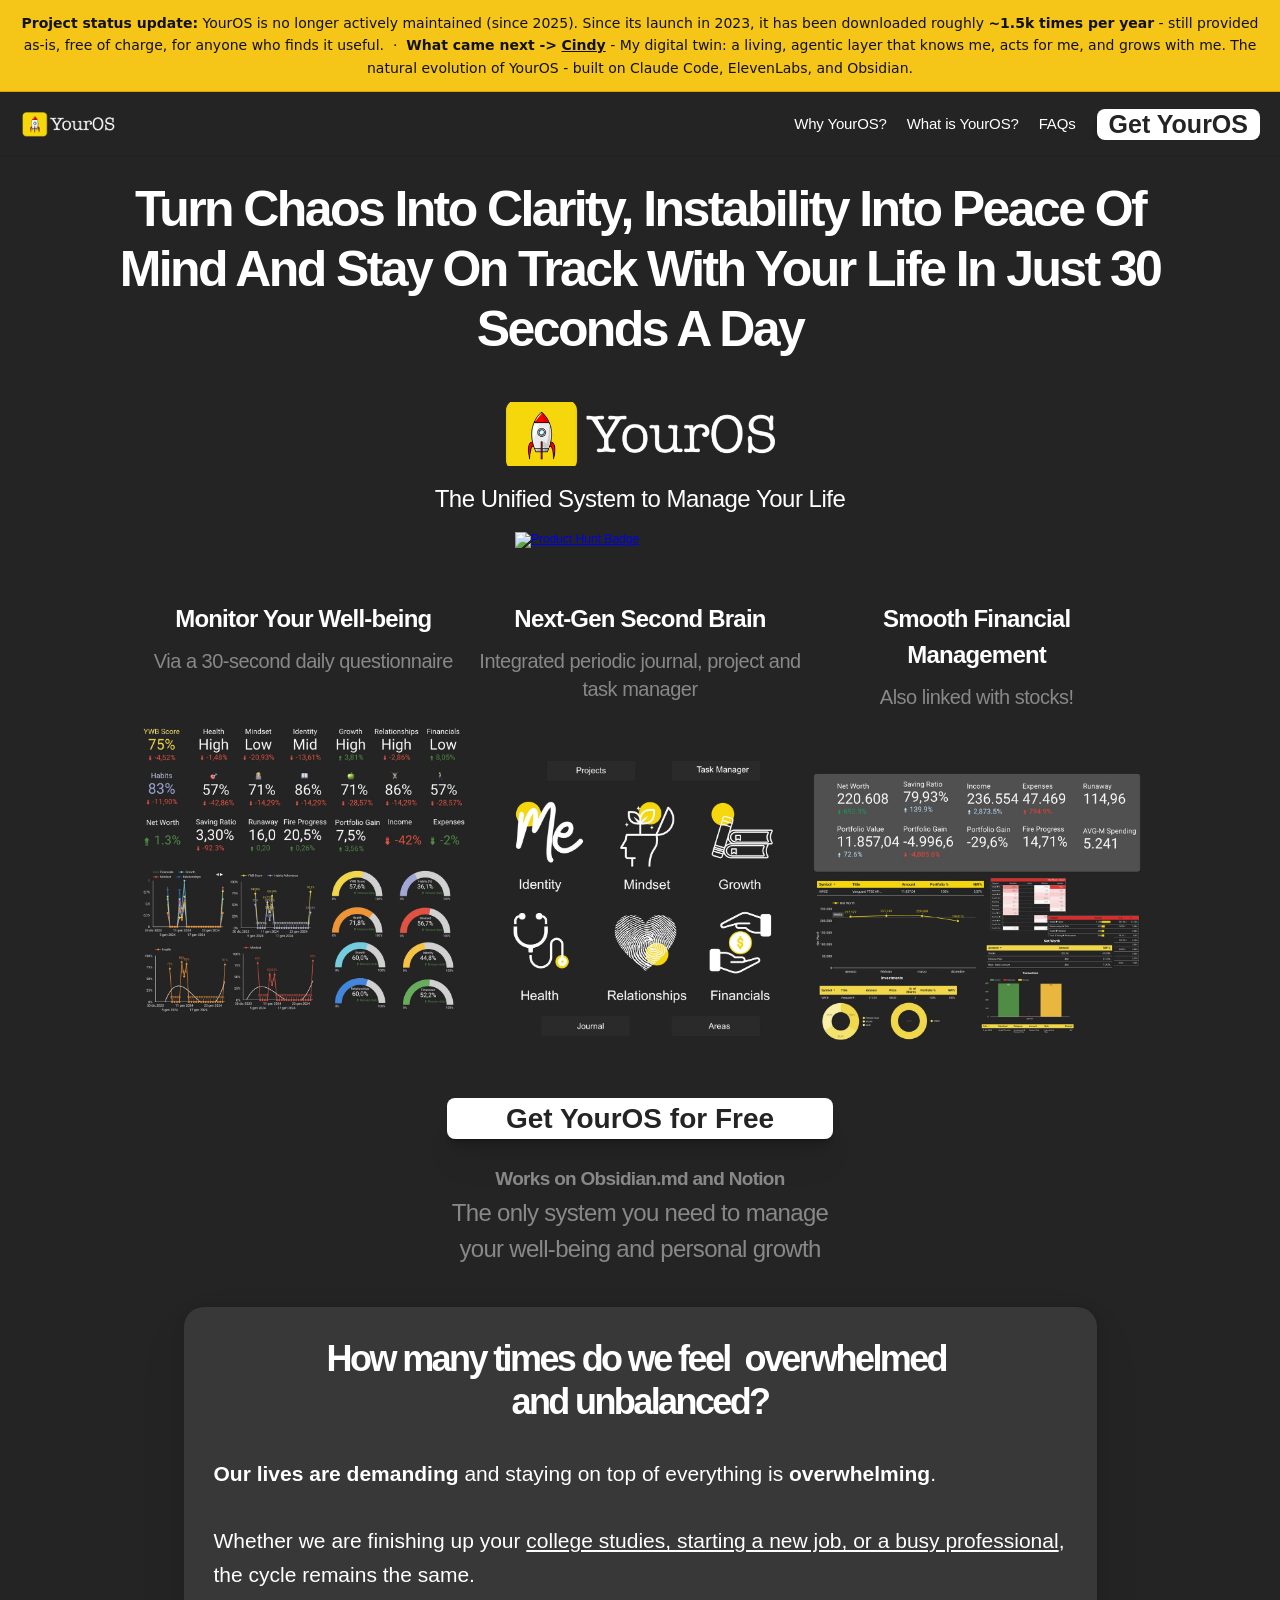
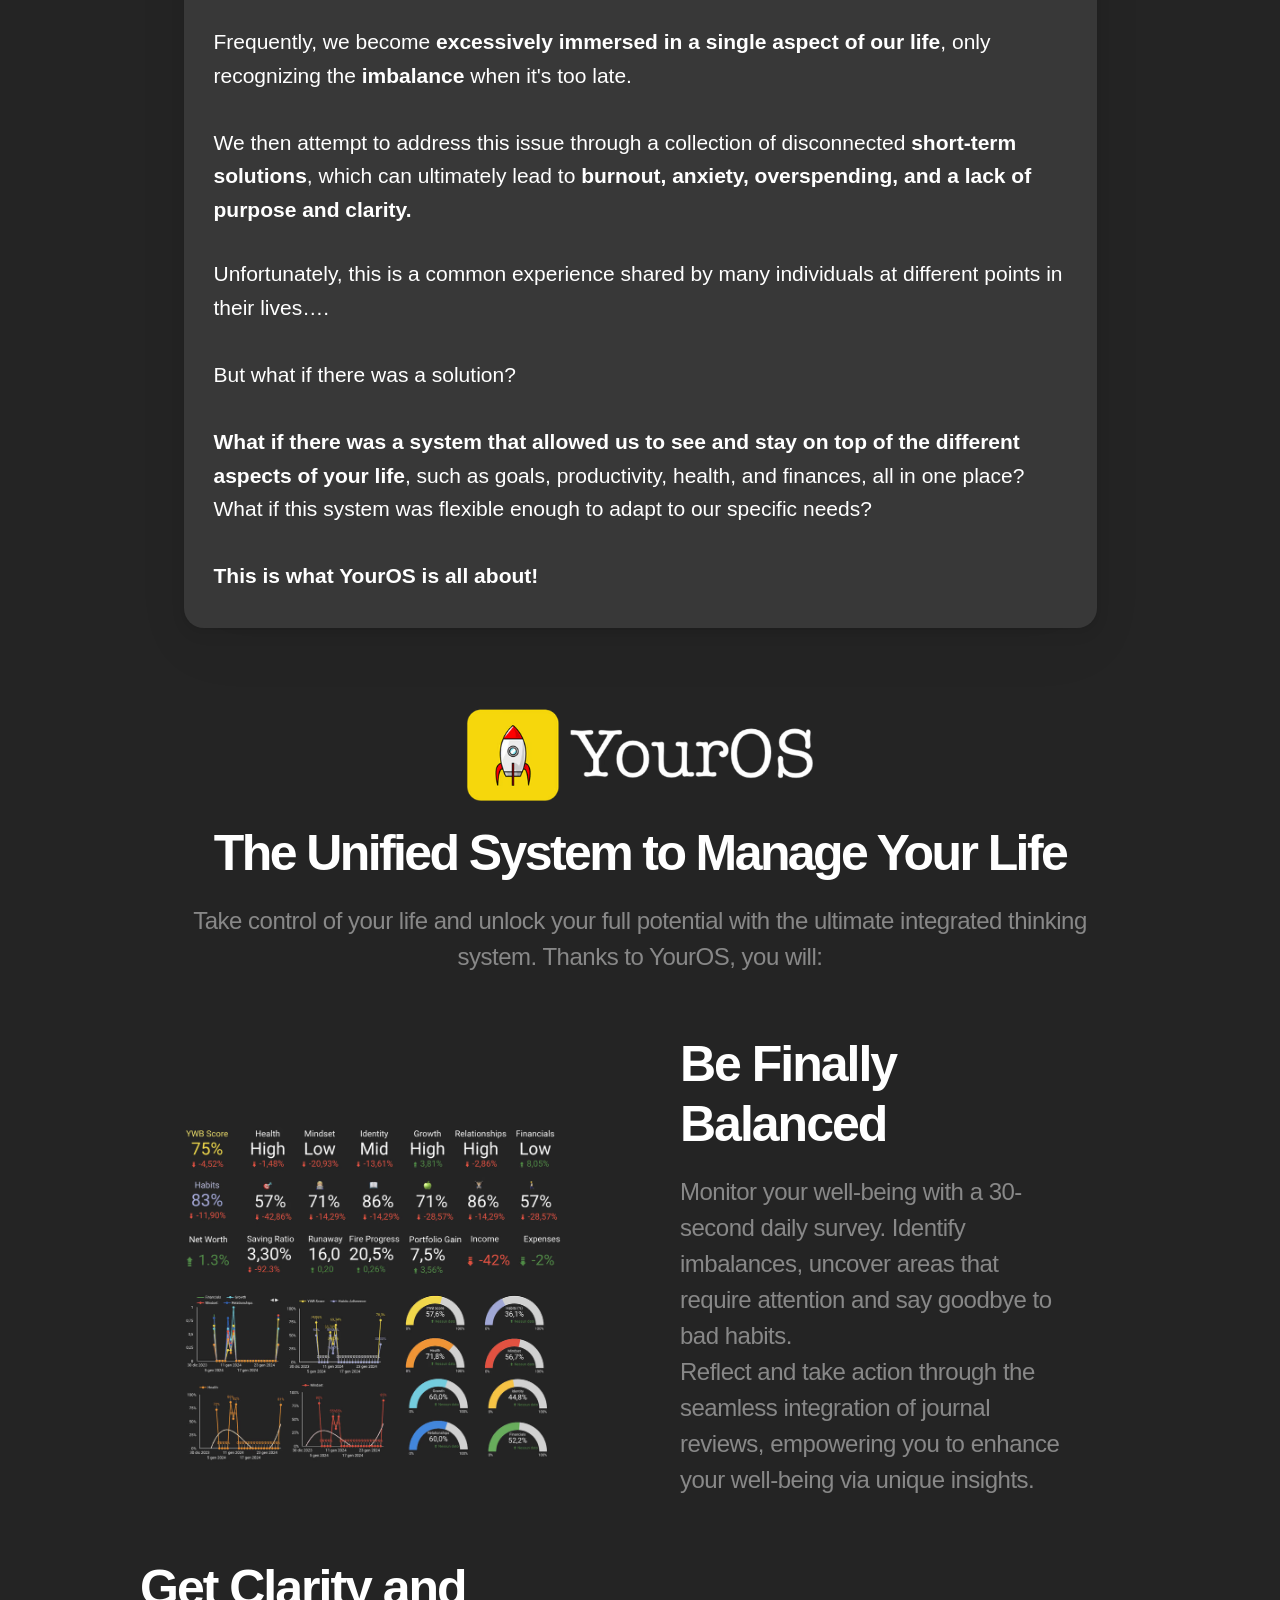
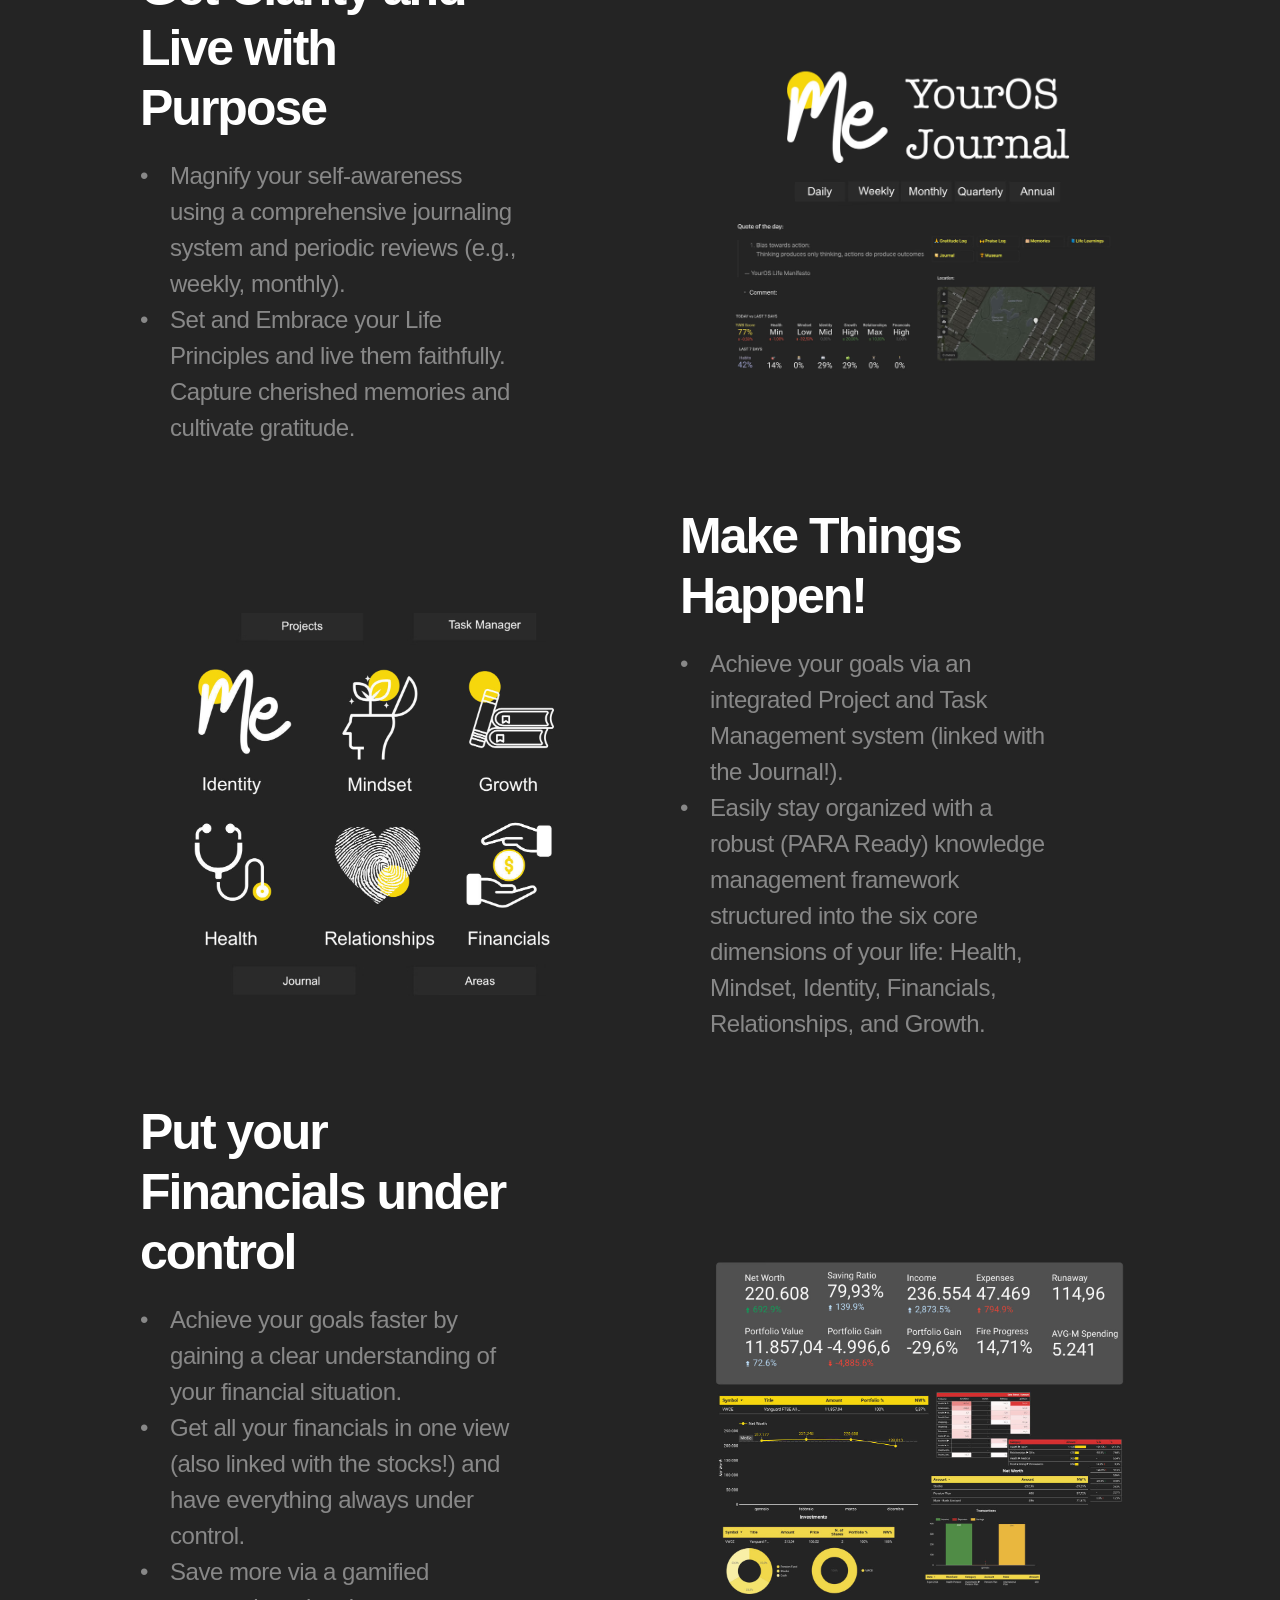
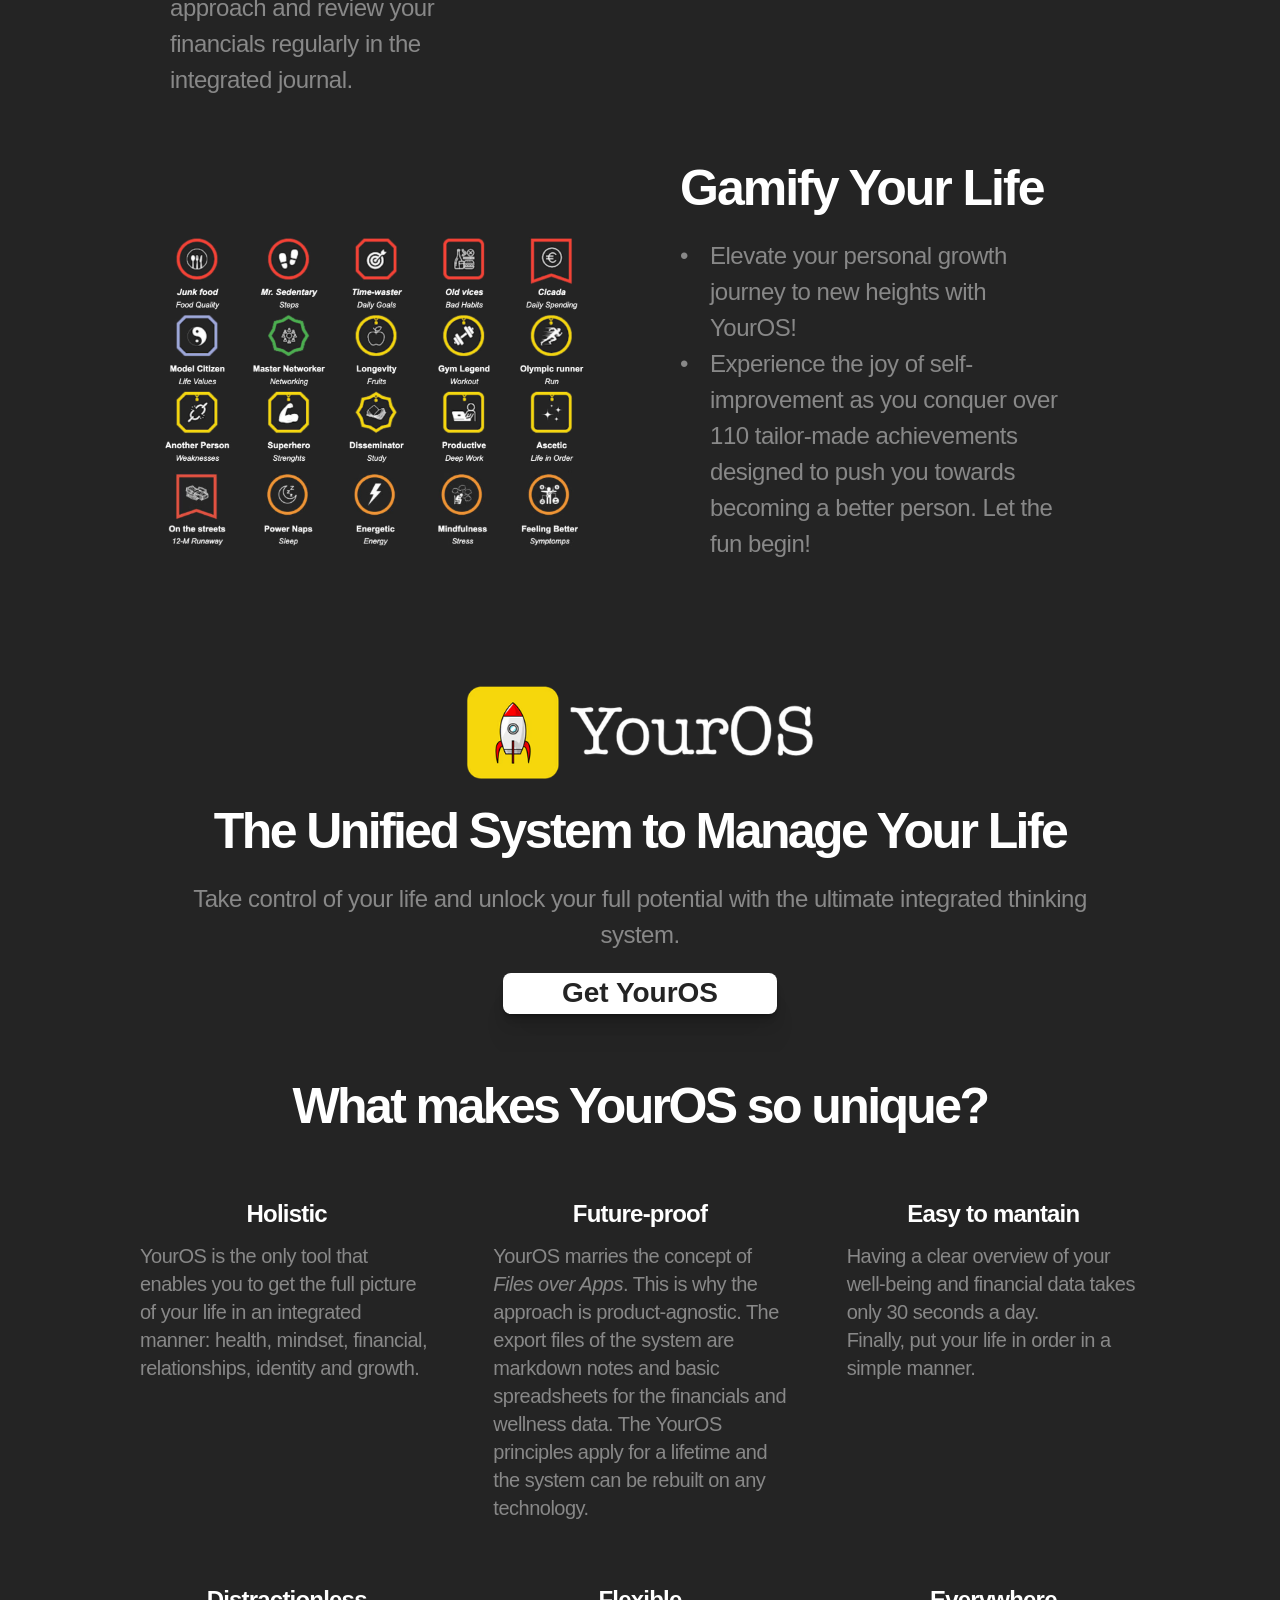
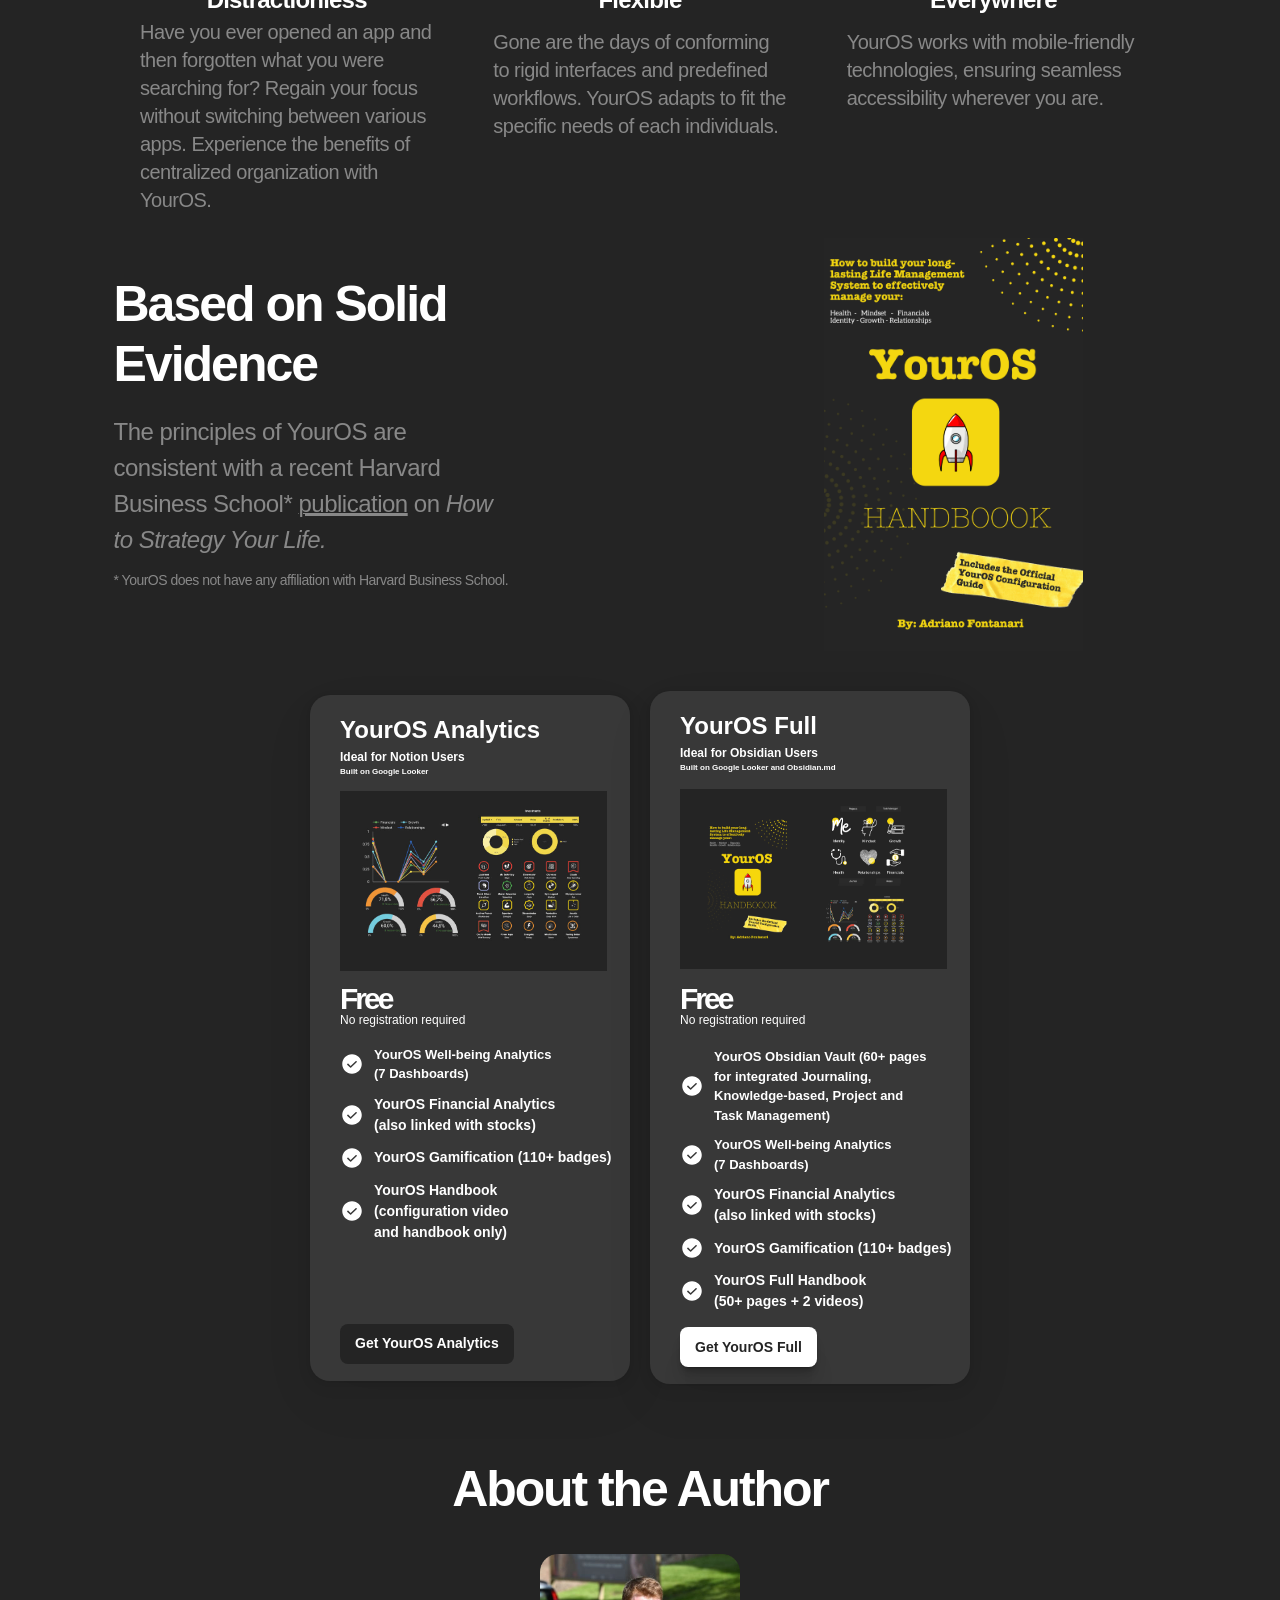
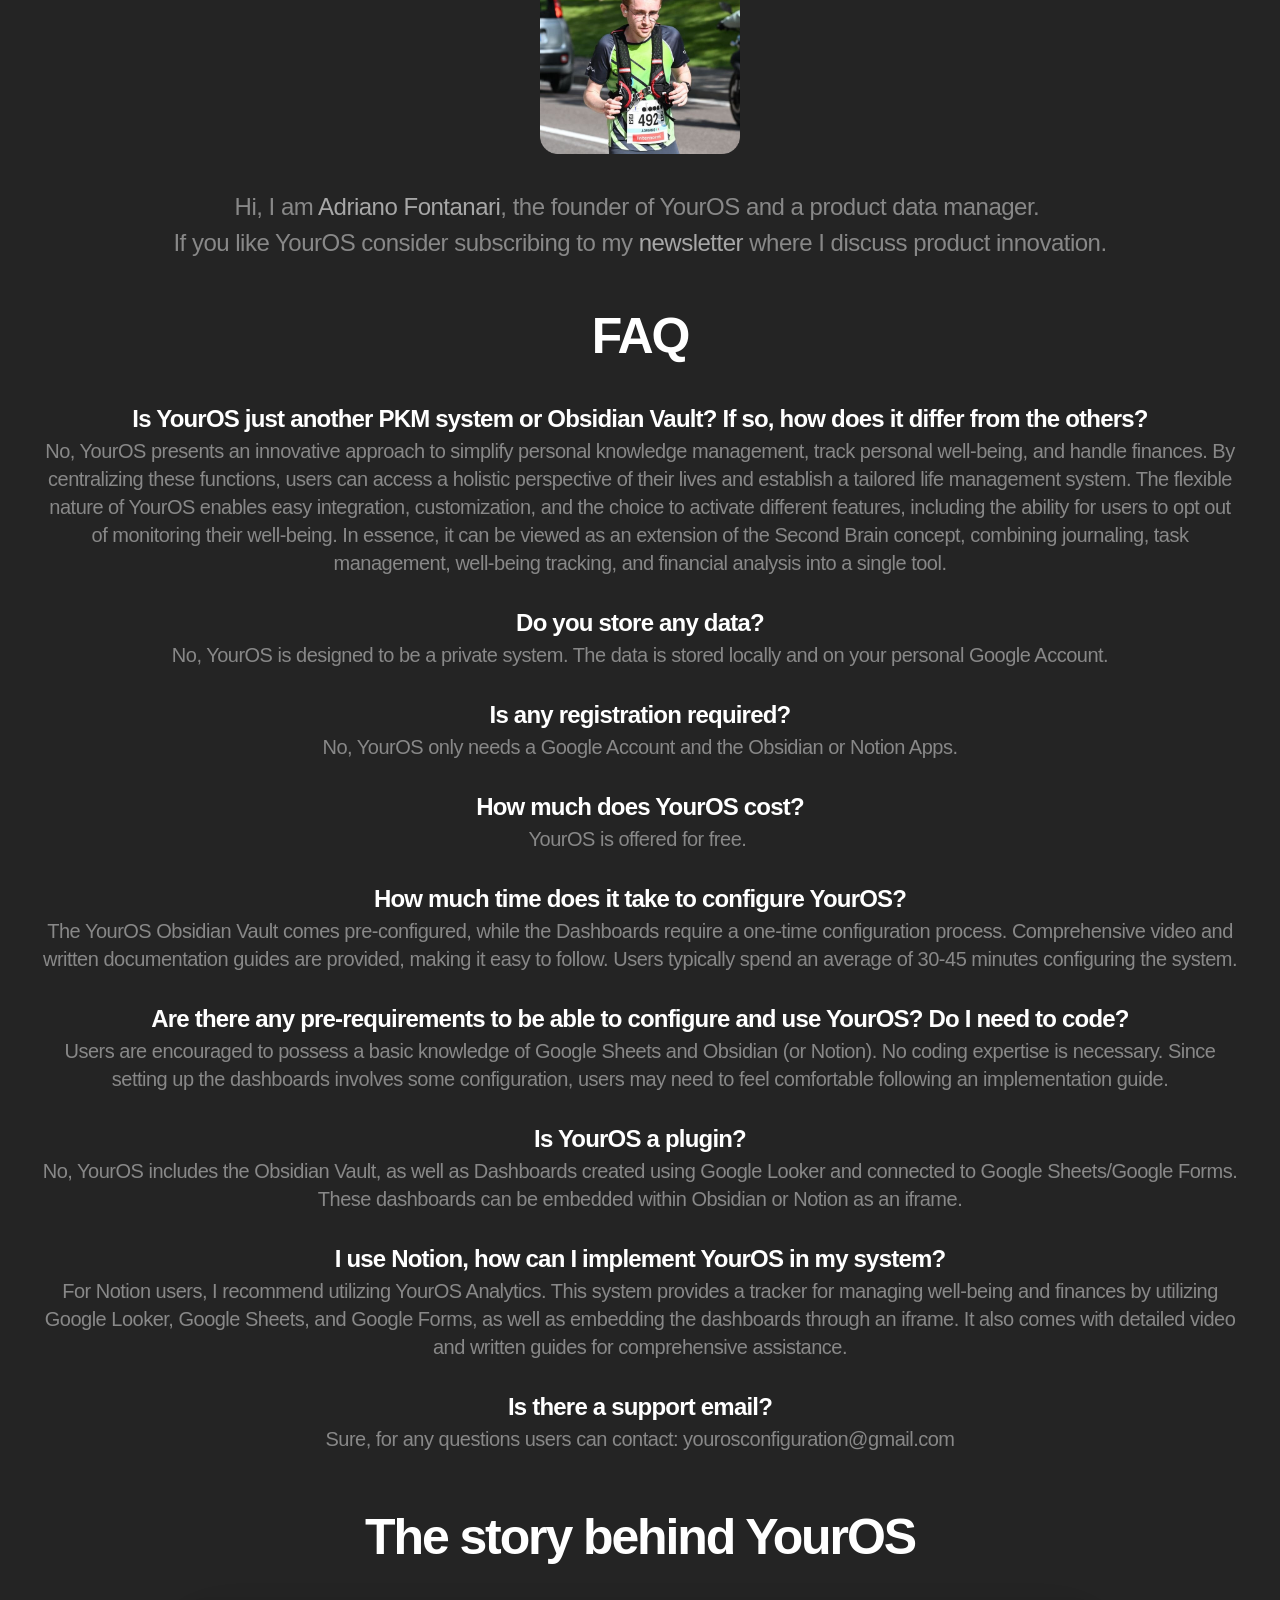
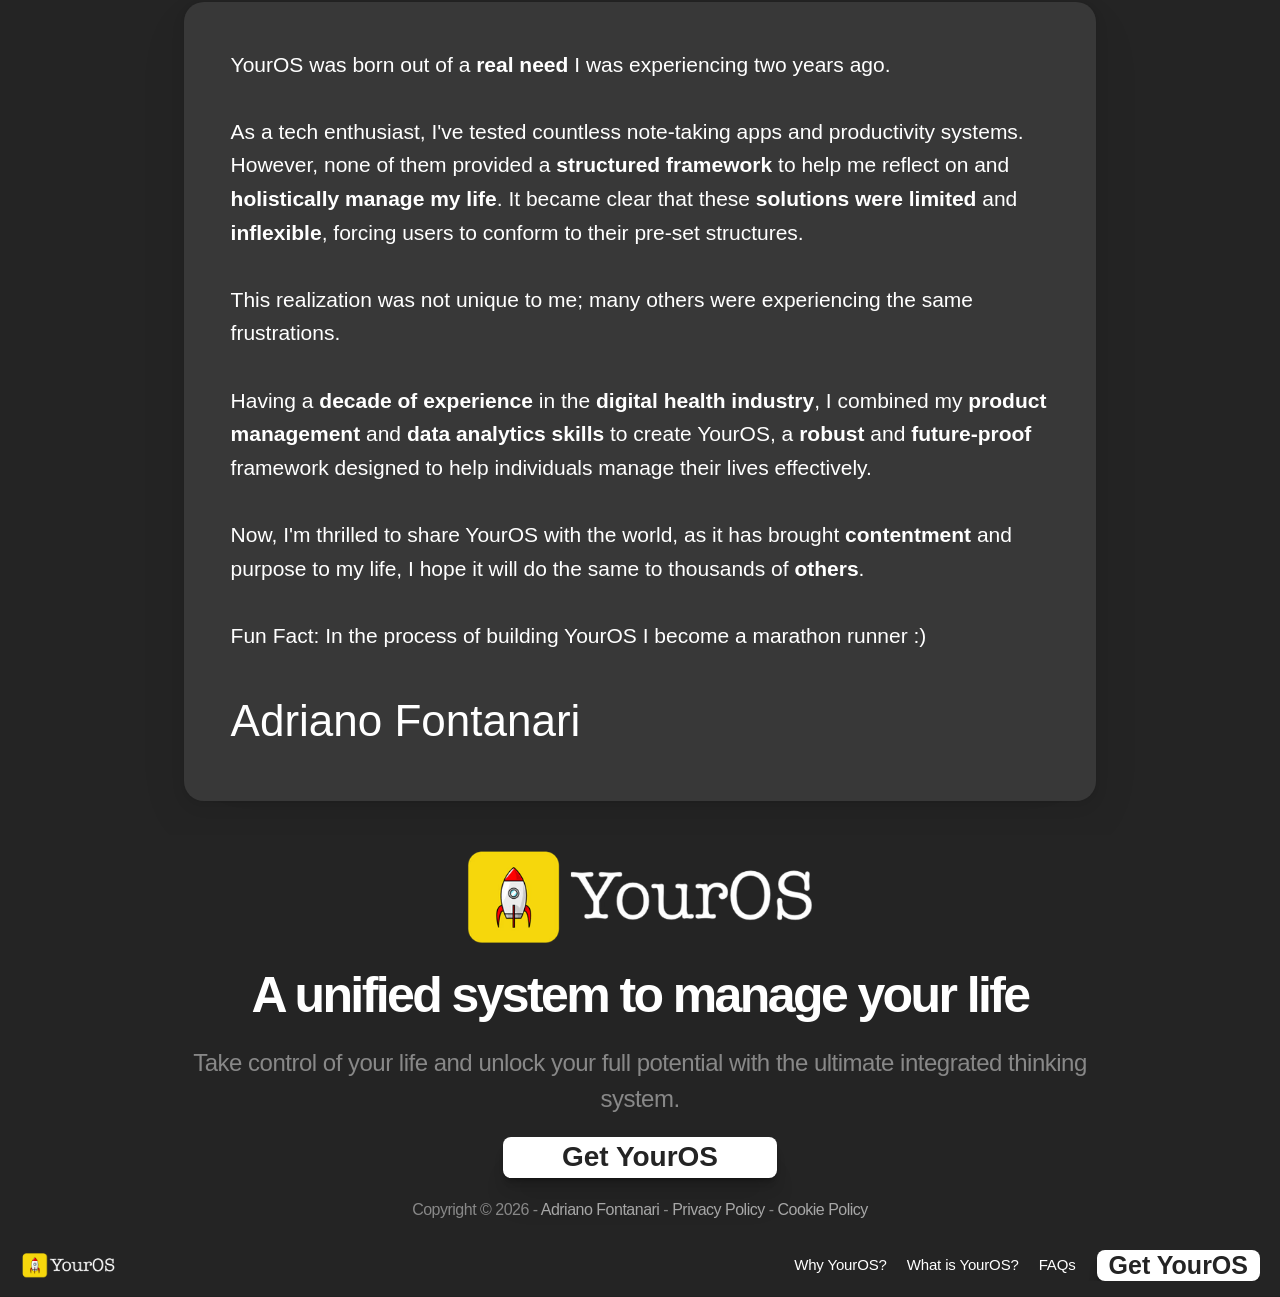
==== commit 8c524151: "Link Cindy reference to cindy.adrianofontanari.com The "Cindy" anchor in the YourOS banner pointed t" ====
--- a/site/index.html
+++ b/site/index.html
@@ -2,6 +2,21 @@
 <html>
 <head>
     <meta charset="utf-8">
+<!-- Google Consent Mode V2 default (BEFORE GTM) -->
+<script>
+  window.dataLayer = window.dataLayer || [];
+  function gtag(){dataLayer.push(arguments);}
+  gtag('consent', 'default', {
+    'ad_storage':'denied','ad_user_data':'denied','ad_personalization':'denied',
+    'analytics_storage':'denied','functionality_storage':'granted',
+    'personalization_storage':'denied','security_storage':'granted','wait_for_update':500
+  });
+</script>
+<!-- Cookie consent: vanilla-cookieconsent v3 (open source, MIT) -->
+<link rel="stylesheet" href="https://cdn.jsdelivr.net/npm/vanilla-cookieconsent@3.1.0/dist/cookieconsent.css">
+<link rel="stylesheet" href="cookie-consent.css">
+<script defer src="https://cdn.jsdelivr.net/npm/vanilla-cookieconsent@3.1.0/dist/cookieconsent.umd.js"></script>
+<script defer src="cookie-consent.js"></script>
 <!-- Google Tag Manager -->
 <script>(function(w,d,s,l,i){w[l]=w[l]||[];w[l].push({'gtm.start':
 new Date().getTime(),event:'gtm.js'});var f=d.getElementsByTagName(s)[0],
@@ -9,17 +24,6 @@
 'https://www.googletagmanager.com/gtm.js?id='+i+dl;f.parentNode.insertBefore(j,f);
 })(window,document,'script','dataLayer','GTM-MZPLDNSF');</script>
 <!-- End Google Tag Manager -->
-    <!-- Google Tag Manager -->
-<script>(function(w,d,s,l,i){w[l]=w[l]||[];w[l].push({'gtm.start':
-new Date().getTime(),event:'gtm.js'});var f=d.getElementsByTagName(s)[0],
-j=d.createElement(s),dl=l!='dataLayer'?'&l='+l:'';j.async=true;j.src=
-'https://www.googletagmanager.com/gtm.js?id='+i+dl;f.parentNode.insertBefore(j,f);
-})(window,document,'script','dataLayer','GTM-MZPLDNSF');</script>
-<!-- End Google Tag Manager -->
-<script type="text/javascript">
-var _iub = _iub || [];
-_iub.csConfiguration = {"askConsentAtCookiePolicyUpdate":true,"enableFadp":true,"enableLgpd":true,"enableUspr":true,"fadpApplies":true,"floatingPreferencesButtonDisplay":"bottom-right","lang":"en","perPurposeConsent":true,"siteId":3545280,"usprApplies":true,"whitelabel":false,"cookiePolicyId":12448859, "banner":{ "acceptButtonDisplay":true,"closeButtonDisplay":false,"customizeButtonDisplay":true,"explicitWithdrawal":true,"listPurposes":true,"position":"float-bottom-center","rejectButtonDisplay":true,"showTitle":false }};
-</script>
     <!-- End of headStart -->
     <meta name="viewport" content="width=device-width">
     <meta name="generator" content="youros f082bd6">
@@ -39,32 +43,29 @@
     <meta name="twitter:description" content="YourOS is a comprehensive personal knowledge and life management system designed to help individuals organize and optimize their daily lives. ">
     <meta name="twitter:image" content="assets/JTfaANz5aa77EdLtgEj3xRCcQ4Y.png">
     
-    <!-- Global site tag (gtag.js) - Google Analytics -->
-    <script async src="https://www.googletagmanager.com/gtag/js?id=G-5647GQXTQ5"></script>
-    <script>
-      window.dataLayer = window.dataLayer || [];
-      function gtag(){window.dataLayer.push(arguments);}
+    <!-- GA4 — loaded ONLY after analytics consent -->
+    <script type="text/plain" data-category="analytics" src="https://www.googletagmanager.com/gtag/js?id=G-5647GQXTQ5"></script>
+    <script type="text/plain" data-category="analytics">
       gtag('js', new Date());
       gtag('config', 'G-5647GQXTQ5');
     </script>
     
     <link href="https://fonts.gstatic.com" rel="preconnect">
-    <meta name="robots" content="max-image-preview:large"><link rel="canonical" href="index.html"><meta property="og:url" content="https://www.youros.me/"><style data-youros-breakpoint-css>@media(min-width: 1200px){.hidden-17bt03k{display:none!important}}@media(min-width: 810px) and (max-width: 1199px){.hidden-v6krjx{display:none!important}}@media(max-width: 809px){.hidden-jd0az1{display:none!important}}</style><style data-youros-css-ssr-minified data-youros-components="youros-lib-cursors-host youros-sIWFB PropertyOverrides youros-q6ROi">html,body,#main{margin:0;padding:0;box-sizing:border-box}:root{-webkit-font-smoothing:antialiased;-moz-osx-font-smoothing:grayscale}*{box-sizing:border-box;-webkit-font-smoothing:inherit}h1,h2,h3,h4,h5,h6,p,figure{margin:0}body,input,textarea,select,button{font-size:12px;font-family:sans-serif}@font-face{font-family:Licorice;font-style:normal;font-weight:400;font-display:block;src:url(https://fonts.gstatic.com/s/licorice/v6/t5tjIR8TMomTCAyjNn2_jKPQzA.woff2) format("woff2");unicode-range:U+0102-0103,U+0110-0111,U+0128-0129,U+0168-0169,U+01A0-01A1,U+01AF-01B0,U+0300-0301,U+0303-0304,U+0308-0309,U+0323,U+0329,U+1EA0-1EF9,U+20AB}@font-face{font-family:Licorice;font-style:normal;font-weight:400;font-display:block;src:url(https://fonts.gstatic.com/s/licorice/v6/t5tjIR8TMomTCAyjNn2-jKPQzA.woff2) format("woff2");unicode-range:U+0100-02BA,U+02BD-02C5,U+02C7-02CC,U+02CE-02D7,U+02DD-02FF,U+0304,U+0308,U+0329,U+1D00-1DBF,U+1E00-1E9F,U+1EF2-1EFF,U+2020,U+20A0-20AB,U+20AD-20C0,U+2113,U+2C60-2C7F,U+A720-A7FF}@font-face{font-family:Licorice;font-style:normal;font-weight:400;font-display:block;src:url(https://fonts.gstatic.com/s/licorice/v6/t5tjIR8TMomTCAyjNn2wjKM.woff2) format("woff2");unicode-range:U+0000-00FF,U+0131,U+0152-0153,U+02BB-02BC,U+02C6,U+02DA,U+02DC,U+0304,U+0308,U+0329,U+2000-206F,U+20AC,U+2122,U+2191,U+2193,U+2212,U+2215,U+FEFF,U+FFFD}@font-face{font-family:Inter;src:url(assets/5vvr9Vy74if2I6bQbJvbw7SY1pQ.woff2);font-display:swap;font-style:normal;font-weight:400;unicode-range:U+0460-052F,U+1C80-1C88,U+20B4,U+2DE0-2DFF,U+A640-A69F,U+FE2E-FE2F}@font-face{font-family:Inter;src:url(assets/EOr0mi4hNtlgWNn9if640EZzXCo.woff2);font-display:swap;font-style:normal;font-weight:400;unicode-range:U+0301,U+0400-045F,U+0490-0491,U+04B0-04B1,U+2116}@font-face{font-family:Inter;src:url(assets/Y9k9QrlZAqio88Klkmbd8VoMQc.woff2);font-display:swap;font-style:normal;font-weight:400;unicode-range:U+1F00-1FFF}@font-face{font-family:Inter;src:url(assets/OYrD2tBIBPvoJXiIHnLoOXnY9M.woff2);font-display:swap;font-style:normal;font-weight:400;unicode-range:U+0370-03FF}@font-face{font-family:Inter;src:url(assets/JeYwfuaPfZHQhEG8U5gtPDZ7WQ.woff2);font-display:swap;font-style:normal;font-weight:400;unicode-range:U+0100-024F,U+0259,U+1E00-1EFF,U+2020,U+20A0-20AB,U+20AD-20CF,U+2113,U+2C60-2C7F,U+A720-A7FF}@font-face{font-family:Inter;src:url(assets/vQyevYAyHtARFwPqUzQGpnDs.woff2);font-display:swap;font-style:normal;font-weight:400;unicode-range:U+0000-00FF,U+0131,U+0152-0153,U+02BB-02BC,U+02C6,U+02DA,U+02DC,U+2000-206F,U+2074,U+20AC,U+2122,U+2191,U+2193,U+2212,U+2215,U+FEFF,U+FFFD}@font-face{font-family:Inter;src:url(assets/b6Y37FthZeALduNqHicBT6FutY.woff2);font-display:swap;font-style:normal;font-weight:400;unicode-range:U+0102-0103,U+0110-0111,U+0128-0129,U+0168-0169,U+01A0-01A1,U+01AF-01B0,U+1EA0-1EF9,U+20AB}@font-face{font-family:Inter;src:url(assets/NXxvFRoY5LDh3yCm7MEP2jqYk.woff2);font-display:block;font-style:normal;font-weight:100;unicode-range:U+0460-052F,U+1C80-1C88,U+20B4,U+2DE0-2DFF,U+A640-A69F,U+FE2E-FE2F}@font-face{font-family:Inter;src:url(assets/5CcgcVyoWSqO1THBiISd6oCog.woff2);font-display:block;font-style:normal;font-weight:100;unicode-range:U+0301,U+0400-045F,U+0490-0491,U+04B0-04B1,U+2116}@font-face{font-family:Inter;src:url(assets/MF544SVCvk3yNpLIz3pwDXFZPKM.woff2);font-display:block;font-style:normal;font-weight:100;unicode-range:U+1F00-1FFF}@font-face{font-family:Inter;src:url(assets/TNtxudDBkAm2RXdtU3rvTBwoM.woff2);font-display:block;font-style:normal;font-weight:100;unicode-range:U+0370-03FF}@font-face{font-family:Inter;src:url(assets/fIabp4VN5z7iJ3lNOz9qfNeQHc.woff2);font-display:block;font-style:normal;font-weight:100;unicode-range:U+0100-024F,U+0259,U+1E00-1EFF,U+2020,U+20A0-20AB,U+20AD-20CF,U+2113,U+2C60-2C7F,U+A720-A7FF}@font-face{font-family:Inter;src:url(assets/YSOgKh50dqzzsXffetgcarlLHcI.woff2);font-display:block;font-style:normal;font-weight:100;unicode-range:U+0000-00FF,U+0131,U+0152-0153,U+02BB-02BC,U+02C6,U+02DA,U+02DC,U+2000-206F,U+2074,U+20AC,U+2122,U+2191,U+2193,U+2212,U+2215,U+FEFF,U+FFFD}@font-face{font-family:Inter;src:url(assets/9iRSYClnXA0RMygyIn6yjjWXJw.woff2);font-display:block;font-style:normal;font-weight:100;unicode-range:U+0102-0103,U+0110-0111,U+0128-0129,U+0168-0169,U+01A0-01A1,U+01AF-01B0,U+1EA0-1EF9,U+20AB}@font-face{font-family:Inter;src:url(assets/MVhJhYeDWxeyqT939zMNyw9p8.woff2);font-display:block;font-style:normal;font-weight:200;unicode-range:U+0460-052F,U+1C80-1C88,U+20B4,U+2DE0-2DFF,U+A640-A69F,U+FE2E-FE2F}@font-face{font-family:Inter;src:url(assets/WXQXYfAQJIi2pCJACAfWWXfIDqI.woff2);font-display:block;font-style:normal;font-weight:200;unicode-range:U+0301,U+0400-045F,U+0490-0491,U+04B0-04B1,U+2116}@font-face{font-family:Inter;src:url(assets/RJeJJARdrtNUtic58kOz7hIgBuE.woff2);font-display:block;font-style:normal;font-weight:200;unicode-range:U+1F00-1FFF}@font-face{font-family:Inter;src:url(assets/4hBRAuM02i3fsxYDzyNvt5Az2so.woff2);font-display:block;font-style:normal;font-weight:200;unicode-range:U+0370-03FF}@font-face{font-family:Inter;src:url(assets/fz1JbBffNGgK7BNUI1mmbFBlgA8.woff2);font-display:block;font-style:normal;font-weight:200;unicode-range:U+0100-024F,U+0259,U+1E00-1EFF,U+2020,U+20A0-20AB,U+20AD-20CF,U+2113,U+2C60-2C7F,U+A720-A7FF}@font-face{font-family:Inter;src:url(assets/hgmI3sEShaw5UU738TAjDBQPH0.woff2);font-display:block;font-style:normal;font-weight:200;unicode-range:U+0000-00FF,U+0131,U+0152-0153,U+02BB-02BC,U+02C6,U+02DA,U+02DC,U+2000-206F,U+2074,U+20AC,U+2122,U+2191,U+2193,U+2212,U+2215,U+FEFF,U+FFFD}@font-face{font-family:Inter;src:url(assets/eIZyQwIlHYR0mnMSneEDMtqBPgw.woff2);font-display:block;font-style:normal;font-weight:200;unicode-range:U+0102-0103,U+0110-0111,U+0128-0129,U+0168-0169,U+01A0-01A1,U+01AF-01B0,U+1EA0-1EF9,U+20AB}@font-face{font-family:Inter;src:url(assets/BkDpl4ghaqvMi1btKFyG2tdbec.woff2);font-display:swap;font-style:normal;font-weight:300;unicode-range:U+0460-052F,U+1C80-1C88,U+20B4,U+2DE0-2DFF,U+A640-A69F,U+FE2E-FE2F}@font-face{font-family:Inter;src:url(assets/zAMK70AQRFSShJgUiaR5IiIhgzk.woff2);font-display:swap;font-style:normal;font-weight:300;unicode-range:U+0301,U+0400-045F,U+0490-0491,U+04B0-04B1,U+2116}@font-face{font-family:Inter;src:url(assets/IETjvc5qzUaRoaruDpPSwCUM8.woff2);font-display:swap;font-style:normal;font-weight:300;unicode-range:U+1F00-1FFF}@font-face{font-family:Inter;src:url(assets/oLCoaT3ioA0fHdJnWR9W6k7NY.woff2);font-display:swap;font-style:normal;font-weight:300;unicode-range:U+0370-03FF}@font-face{font-family:Inter;src:url(assets/Sj0PCHQSBjFmEp6NBWg6FNaKc.woff2);font-display:swap;font-style:normal;font-weight:300;unicode-range:U+0100-024F,U+0259,U+1E00-1EFF,U+2020,U+20A0-20AB,U+20AD-20CF,U+2113,U+2C60-2C7F,U+A720-A7FF}@font-face{font-family:Inter;src:url(assets/v2q8JTTTs7McDMSEhnxAIBqd0.woff2);font-display:swap;font-style:normal;font-weight:300;unicode-range:U+0000-00FF,U+0131,U+0152-0153,U+02BB-02BC,U+02C6,U+02DA,U+02DC,U+2000-206F,U+2074,U+20AC,U+2122,U+2191,U+2193,U+2212,U+2215,U+FEFF,U+FFFD}@font-face{font-family:Inter;src:url(assets/H4TfENUY1rh8R9UaSD6vngjJP3M.woff2);font-display:swap;font-style:normal;font-weight:300;unicode-range:U+0102-0103,U+0110-0111,U+0128-0129,U+0168-0169,U+01A0-01A1,U+01AF-01B0,U+1EA0-1EF9,U+20AB}@font-face{font-family:Inter;src:url(assets/5A3Ce6C9YYmCjpQx9M4inSaKU.woff2);font-display:swap;font-style:normal;font-weight:500;unicode-range:U+0460-052F,U+1C80-1C88,U+20B4,U+2DE0-2DFF,U+A640-A69F,U+FE2E-FE2F}@font-face{font-family:Inter;src:url(assets/Qx95Xyt0Ka3SGhinnbXIGpEIyP4.woff2);font-display:swap;font-style:normal;font-weight:500;unicode-range:U+0301,U+0400-045F,U+0490-0491,U+04B0-04B1,U+2116}@font-face{font-family:Inter;src:url(assets/6mJuEAguuIuMog10gGvH5d3cl8.woff2);font-display:swap;font-style:normal;font-weight:500;unicode-range:U+1F00-1FFF}@font-face{font-family:Inter;src:url(assets/xYYWaj7wCU5zSQH0eXvSaS19wo.woff2);font-display:swap;font-style:normal;font-weight:500;unicode-range:U+0370-03FF}@font-face{font-family:Inter;src:url(assets/otTaNuNpVK4RbdlT7zDDdKvQBA.woff2);font-display:swap;font-style:normal;font-weight:500;unicode-range:U+0100-024F,U+0259,U+1E00-1EFF,U+2020,U+20A0-20AB,U+20AD-20CF,U+2113,U+2C60-2C7F,U+A720-A7FF}@font-face{font-family:Inter;src:url(assets/d3tHnaQIAeqiE5hGcRw4mmgWYU.woff2);font-display:swap;font-style:normal;font-weight:500;unicode-range:U+0000-00FF,U+0131,U+0152-0153,U+02BB-02BC,U+02C6,U+02DA,U+02DC,U+2000-206F,U+2074,U+20AC,U+2122,U+2191,U+2193,U+2212,U+2215,U+FEFF,U+FFFD}@font-face{font-family:Inter;src:url(assets/DolVirEGb34pEXEp8t8FQBSK4.woff2);font-display:swap;font-style:normal;font-weight:500;unicode-range:U+0102-0103,U+0110-0111,U+0128-0129,U+0168-0169,U+01A0-01A1,U+01AF-01B0,U+1EA0-1EF9,U+20AB}@font-face{font-family:Inter;src:url(assets/hyOgCu0Xnghbimh0pE8QTvtt2AU.woff2);font-display:swap;font-style:normal;font-weight:600;unicode-range:U+0460-052F,U+1C80-1C88,U+20B4,U+2DE0-2DFF,U+A640-A69F,U+FE2E-FE2F}@font-face{font-family:Inter;src:url(assets/NeGmSOXrPBfEFIy5YZeHq17LEDA.woff2);font-display:swap;font-style:normal;font-weight:600;unicode-range:U+0301,U+0400-045F,U+0490-0491,U+04B0-04B1,U+2116}@font-face{font-family:Inter;src:url(assets/oYaAX5himiTPYuN8vLWnqBbfD2s.woff2);font-display:swap;font-style:normal;font-weight:600;unicode-range:U+1F00-1FFF}@font-face{font-family:Inter;src:url(assets/lEJLP4R0yuCaMCjSXYHtJw72M.woff2);font-display:swap;font-style:normal;font-weight:600;unicode-range:U+0370-03FF}@font-face{font-family:Inter;src:url(assets/cRJyLNuTJR5jbyKzGi33wU9cqIQ.woff2);font-display:swap;font-style:normal;font-weight:600;unicode-range:U+0100-024F,U+0259,U+1E00-1EFF,U+2020,U+20A0-20AB,U+20AD-20CF,U+2113,U+2C60-2C7F,U+A720-A7FF}@font-face{font-family:Inter;src:url(assets/1ZFS7N918ojhhd0nQWdj3jz4w.woff2);font-display:swap;font-style:normal;font-weight:600;unicode-range:U+0000-00FF,U+0131,U+0152-0153,U+02BB-02BC,U+02C6,U+02DA,U+02DC,U+2000-206F,U+2074,U+20AC,U+2122,U+2191,U+2193,U+2212,U+2215,U+FEFF,U+FFFD}@font-face{font-family:Inter;src:url(assets/A0Wcc7NgXMjUuFdquHDrIZpzZw0.woff2);font-display:swap;font-style:normal;font-weight:600;unicode-range:U+0102-0103,U+0110-0111,U+0128-0129,U+0168-0169,U+01A0-01A1,U+01AF-01B0,U+1EA0-1EF9,U+20AB}@font-face{font-family:Inter;src:url(assets/DpPBYI0sL4fYLgAkX8KXOPVt7c.woff2);font-display:swap;font-style:normal;font-weight:700;unicode-range:U+0460-052F,U+1C80-1C88,U+20B4,U+2DE0-2DFF,U+A640-A69F,U+FE2E-FE2F}@font-face{font-family:Inter;src:url(assets/4RAEQdEOrcnDkhHiiCbJOw92Lk.woff2);font-display:swap;font-style:normal;font-weight:700;unicode-range:U+0301,U+0400-045F,U+0490-0491,U+04B0-04B1,U+2116}@font-face{font-family:Inter;src:url(assets/1K3W8DizY3v4emK8Mb08YHxTbs.woff2);font-display:swap;font-style:normal;font-weight:700;unicode-range:U+1F00-1FFF}@font-face{font-family:Inter;src:url(assets/tUSCtfYVM1I1IchuyCwz9gDdQ.woff2);font-display:swap;font-style:normal;font-weight:700;unicode-range:U+0370-03FF}@font-face{font-family:Inter;src:url(assets/VgYFWiwsAC5OYxAycRXXvhze58.woff2);font-display:swap;font-style:normal;font-weight:700;unicode-range:U+0100-024F,U+0259,U+1E00-1EFF,U+2020,U+20A0-20AB,U+20AD-20CF,U+2113,U+2C60-2C7F,U+A720-A7FF}@font-face{font-family:Inter;src:url(assets/DXD0Q7LSl7HEvDzucnyLnGBHM.woff2);font-display:swap;font-style:normal;font-weight:700;unicode-range:U+0000-00FF,U+0131,U+0152-0153,U+02BB-02BC,U+02C6,U+02DA,U+02DC,U+2000-206F,U+2074,U+20AC,U+2122,U+2191,U+2193,U+2212,U+2215,U+FEFF,U+FFFD}@font-face{font-family:Inter;src:url(assets/GIryZETIX4IFypco5pYZONKhJIo.woff2);font-display:swap;font-style:normal;font-weight:700;unicode-range:U+0102-0103,U+0110-0111,U+0128-0129,U+0168-0169,U+01A0-01A1,U+01AF-01B0,U+1EA0-1EF9,U+20AB}@font-face{font-family:Inter;src:url(assets/PONfPc6h4EPYwJliXQBmjVx7QxI.woff2);font-display:swap;font-style:normal;font-weight:800;unicode-range:U+0460-052F,U+1C80-1C88,U+20B4,U+2DE0-2DFF,U+A640-A69F,U+FE2E-FE2F}@font-face{font-family:Inter;src:url(assets/zsnJN7Z1wdzUvepJniD3rbvJIyU.woff2);font-display:swap;font-style:normal;font-weight:800;unicode-range:U+0301,U+0400-045F,U+0490-0491,U+04B0-04B1,U+2116}@font-face{font-family:Inter;src:url(assets/UrzZBOy7RyJEWAZGduzOeHiHuY.woff2);font-display:swap;font-style:normal;font-weight:800;unicode-range:U+1F00-1FFF}@font-face{font-family:Inter;src:url(assets/996sR9SfSDuYELz8oHhDOcErkY.woff2);font-display:swap;font-style:normal;font-weight:800;unicode-range:U+0370-03FF}@font-face{font-family:Inter;src:url(assets/ftN1HpyPVJEoEb4q36SOrNdLXU.woff2);font-display:swap;font-style:normal;font-weight:800;unicode-range:U+0100-024F,U+0259,U+1E00-1EFF,U+2020,U+20A0-20AB,U+20AD-20CF,U+2113,U+2C60-2C7F,U+A720-A7FF}@font-face{font-family:Inter;src:url(assets/jN39PDxZWEwjG7Csryx3JN2r2Y.woff2);font-display:swap;font-style:normal;font-weight:800;unicode-range:U+0000-00FF,U+0131,U+0152-0153,U+02BB-02BC,U+02C6,U+02DA,U+02DC,U+2000-206F,U+2074,U+20AC,U+2122,U+2191,U+2193,U+2212,U+2215,U+FEFF,U+FFFD}@font-face{font-family:Inter;src:url(assets/JAur4lGGSGRGyrFi59JSIKqVgU.woff2);font-display:swap;font-style:normal;font-weight:800;unicode-range:U+0102-0103,U+0110-0111,U+0128-0129,U+0168-0169,U+01A0-01A1,U+01AF-01B0,U+1EA0-1EF9,U+20AB}@font-face{font-family:Inter;src:url(assets/mkY5Sgyq51ik0AMrSBwhm9DJg.woff2);font-display:block;font-style:normal;font-weight:900;unicode-range:U+0460-052F,U+1C80-1C88,U+20B4,U+2DE0-2DFF,U+A640-A69F,U+FE2E-FE2F}@font-face{font-family:Inter;src:url(assets/X5hj6qzcHUYv7h1390c8Rhm6550.woff2);font-display:block;font-style:normal;font-weight:900;unicode-range:U+0301,U+0400-045F,U+0490-0491,U+04B0-04B1,U+2116}@font-face{font-family:Inter;src:url(assets/gQhNpS3tN86g8RcVKYUUaKt2oMQ.woff2);font-display:block;font-style:normal;font-weight:900;unicode-range:U+1F00-1FFF}@font-face{font-family:Inter;src:url(assets/cugnVhSraaRyANCaUtI5FV17wk.woff2);font-display:block;font-style:normal;font-weight:900;unicode-range:U+0370-03FF}@font-face{font-family:Inter;src:url(assets/5HcVoGak8k5agFJSaKa4floXVu0.woff2);font-display:block;font-style:normal;font-weight:900;unicode-range:U+0100-024F,U+0259,U+1E00-1EFF,U+2020,U+20A0-20AB,U+20AD-20CF,U+2113,U+2C60-2C7F,U+A720-A7FF}@font-face{font-family:Inter;src:url(assets/jn4BtSPLlS0NDp1KiFAtFKiiY0o.woff2);font-display:block;font-style:normal;font-weight:900;unicode-range:U+0000-00FF,U+0131,U+0152-0153,U+02BB-02BC,U+02C6,U+02DA,U+02DC,U+2000-206F,U+2074,U+20AC,U+2122,U+2191,U+2193,U+2212,U+2215,U+FEFF,U+FFFD}@font-face{font-family:Inter;src:url(assets/P2Bw01CtL0b9wqygO0sSVogWbo.woff2);font-display:block;font-style:normal;font-weight:900;unicode-range:U+0102-0103,U+0110-0111,U+0128-0129,U+0168-0169,U+01A0-01A1,U+01AF-01B0,U+1EA0-1EF9,U+20AB}@font-face{font-family:Inter;src:url(assets/YJsHMqeEm0oDHuxRTVCwg5eZuo.woff2);font-display:block;font-style:italic;font-weight:100;unicode-range:U+0460-052F,U+1C80-1C88,U+20B4,U+2DE0-2DFF,U+A640-A69F,U+FE2E-FE2F}@font-face{font-family:Inter;src:url(assets/oJJMyJlDykMObEyb5VexHSxd24.woff2);font-display:block;font-style:italic;font-weight:100;unicode-range:U+0301,U+0400-045F,U+0490-0491,U+04B0-04B1,U+2116}@font-face{font-family:Inter;src:url(assets/IpeaX0WzLaonj68howNZg4SJJaY.woff2);font-display:block;font-style:italic;font-weight:100;unicode-range:U+1F00-1FFF}@font-face{font-family:Inter;src:url(assets/KCj1bV3vDXY5OLHttTeRYcu9J8.woff2);font-display:block;font-style:italic;font-weight:100;unicode-range:U+0370-03FF}@font-face{font-family:Inter;src:url(assets/biaVHhOprxbHaR3dIP7Z8cYurHg.woff2);font-display:block;font-style:italic;font-weight:100;unicode-range:U+0100-024F,U+0259,U+1E00-1EFF,U+2020,U+20A0-20AB,U+20AD-20CF,U+2113,U+2C60-2C7F,U+A720-A7FF}@font-face{font-family:Inter;src:url(assets/BpOIEy4nYtcp1RwqOtwAgi2EiDE.woff2);font-display:block;font-style:italic;font-weight:100;unicode-range:U+0000-00FF,U+0131,U+0152-0153,U+02BB-02BC,U+02C6,U+02DA,U+02DC,U+2000-206F,U+2074,U+20AC,U+2122,U+2191,U+2193,U+2212,U+2215,U+FEFF,U+FFFD}@font-face{font-family:Inter;src:url(assets/gNa011yWpVpNFgUhhSlDX8nUiPQ.woff2);font-display:block;font-style:italic;font-weight:100;unicode-range:U+0102-0103,U+0110-0111,U+0128-0129,U+0168-0169,U+01A0-01A1,U+01AF-01B0,U+1EA0-1EF9,U+20AB}@font-face{font-family:Inter;src:url(assets/vpq17U0WM26sBGHgq9jnrUmUf8.woff2);font-display:block;font-style:italic;font-weight:200;unicode-range:U+0460-052F,U+1C80-1C88,U+20B4,U+2DE0-2DFF,U+A640-A69F,U+FE2E-FE2F}@font-face{font-family:Inter;src:url(assets/bNYh7lNMEpOegeRYAtyGel1WqBE.woff2);font-display:block;font-style:italic;font-weight:200;unicode-range:U+0301,U+0400-045F,U+0490-0491,U+04B0-04B1,U+2116}@font-face{font-family:Inter;src:url(assets/FBzcXZYmdulcZC0z278U6o0cw.woff2);font-display:block;font-style:italic;font-weight:200;unicode-range:U+1F00-1FFF}@font-face{font-family:Inter;src:url(assets/ua60IRqWK94xCrq0SC639Hbsdjg.woff2);font-display:block;font-style:italic;font-weight:200;unicode-range:U+0370-03FF}@font-face{font-family:Inter;src:url(assets/Pd8gNPn2dSCh4FyjWFw9PJysoQ.woff2);font-display:block;font-style:italic;font-weight:200;unicode-range:U+0100-024F,U+0259,U+1E00-1EFF,U+2020,U+20A0-20AB,U+20AD-20CF,U+2113,U+2C60-2C7F,U+A720-A7FF}@font-face{font-family:Inter;src:url(assets/zpiI5DA3vCb3G2sqEyq9xqogo.woff2);font-display:block;font-style:italic;font-weight:200;unicode-range:U+0000-00FF,U+0131,U+0152-0153,U+02BB-02BC,U+02C6,U+02DA,U+02DC,U+2000-206F,U+2074,U+20AC,U+2122,U+2191,U+2193,U+2212,U+2215,U+FEFF,U+FFFD}@font-face{font-family:Inter;src:url(assets/DtVQjTG8OGGKnwKYrMHRZVCyo.woff2);font-display:block;font-style:italic;font-weight:200;unicode-range:U+0102-0103,U+0110-0111,U+0128-0129,U+0168-0169,U+01A0-01A1,U+01AF-01B0,U+1EA0-1EF9,U+20AB}@font-face{font-family:Inter;src:url(assets/YYB6GZmCWnZq3RWZOghuZIOxQY.woff2);font-display:swap;font-style:italic;font-weight:300;unicode-range:U+0460-052F,U+1C80-1C88,U+20B4,U+2DE0-2DFF,U+A640-A69F,U+FE2E-FE2F}@font-face{font-family:Inter;src:url(assets/miJTzODdiyIr3tRo9KEoqXXk2PM.woff2);font-display:swap;font-style:italic;font-weight:300;unicode-range:U+0301,U+0400-045F,U+0490-0491,U+04B0-04B1,U+2116}@font-face{font-family:Inter;src:url(assets/6ZMhcggRFfEfbf7lncCpaUbA.woff2);font-display:swap;font-style:italic;font-weight:300;unicode-range:U+1F00-1FFF}@font-face{font-family:Inter;src:url(assets/8sCN6PGUr4I8q5hC5twAXfcwqV0.woff2);font-display:swap;font-style:italic;font-weight:300;unicode-range:U+0370-03FF}@font-face{font-family:Inter;src:url(assets/aUYDUTztS7anQw5JuwCncXeLOBY.woff2);font-display:swap;font-style:italic;font-weight:300;unicode-range:U+0100-024F,U+0259,U+1E00-1EFF,U+2020,U+20A0-20AB,U+20AD-20CF,U+2113,U+2C60-2C7F,U+A720-A7FF}@font-face{font-family:Inter;src:url(assets/5mDAOkC5Wpzo7NkuE9oYfqlY2u4.woff2);font-display:swap;font-style:italic;font-weight:300;unicode-range:U+0000-00FF,U+0131,U+0152-0153,U+02BB-02BC,U+02C6,U+02DA,U+02DC,U+2000-206F,U+2074,U+20AC,U+2122,U+2191,U+2193,U+2212,U+2215,U+FEFF,U+FFFD}@font-face{font-family:Inter;src:url(assets/yDiPvYxioBHsicnYxpPW35WQmx8.woff2);font-display:swap;font-style:italic;font-weight:300;unicode-range:U+0102-0103,U+0110-0111,U+0128-0129,U+0168-0169,U+01A0-01A1,U+01AF-01B0,U+1EA0-1EF9,U+20AB}@font-face{font-family:Inter;src:url(assets/CfMzU8w2e7tHgF4T4rATMPuWosA.woff2);font-display:swap;font-style:italic;font-weight:400;unicode-range:U+0460-052F,U+1C80-1C88,U+20B4,U+2DE0-2DFF,U+A640-A69F,U+FE2E-FE2F}@font-face{font-family:Inter;src:url(assets/867QObYax8ANsfX4TGEVU9YiCM.woff2);font-display:swap;font-style:italic;font-weight:400;unicode-range:U+0301,U+0400-045F,U+0490-0491,U+04B0-04B1,U+2116}@font-face{font-family:Inter;src:url(assets/Oyn2ZbENFdnW7mt2Lzjk1h9Zb9k.woff2);font-display:swap;font-style:italic;font-weight:400;unicode-range:U+1F00-1FFF}@font-face{font-family:Inter;src:url(assets/cdAe8hgZ1cMyLu9g005pAW3xMo.woff2);font-display:swap;font-style:italic;font-weight:400;unicode-range:U+0370-03FF}@font-face{font-family:Inter;src:url(assets/DOfvtmE1UplCq161m6Hj8CSQYg.woff2);font-display:swap;font-style:italic;font-weight:400;unicode-range:U+0100-024F,U+0259,U+1E00-1EFF,U+2020,U+20A0-20AB,U+20AD-20CF,U+2113,U+2C60-2C7F,U+A720-A7FF}@font-face{font-family:Inter;src:url(assets/vFzuJY0c65av44uhEKB6vyjFMg.woff2);font-display:swap;font-style:italic;font-weight:400;unicode-range:U+0000-00FF,U+0131,U+0152-0153,U+02BB-02BC,U+02C6,U+02DA,U+02DC,U+2000-206F,U+2074,U+20AC,U+2122,U+2191,U+2193,U+2212,U+2215,U+FEFF,U+FFFD}@font-face{font-family:Inter;src:url(assets/tKtBcDnBMevsEEJKdNGhhkLzYo.woff2);font-display:swap;font-style:italic;font-weight:400;unicode-range:U+0102-0103,U+0110-0111,U+0128-0129,U+0168-0169,U+01A0-01A1,U+01AF-01B0,U+1EA0-1EF9,U+20AB}@font-face{font-family:Inter;src:url(assets/khkJkwSL66WFg8SX6Wa726c.woff2);font-display:swap;font-style:italic;font-weight:500;unicode-range:U+0460-052F,U+1C80-1C88,U+20B4,U+2DE0-2DFF,U+A640-A69F,U+FE2E-FE2F}@font-face{font-family:Inter;src:url(assets/0E7IMbDzcGABpBwwqNEt60wU0w.woff2);font-display:swap;font-style:italic;font-weight:500;unicode-range:U+0301,U+0400-045F,U+0490-0491,U+04B0-04B1,U+2116}@font-face{font-family:Inter;src:url(assets/NTJ0nQgIF0gcDelS14zQ9NR9Q.woff2);font-display:swap;font-style:italic;font-weight:500;unicode-range:U+1F00-1FFF}@font-face{font-family:Inter;src:url(assets/QrcNhgEPfRl0LS8qz5Ln8olanl8.woff2);font-display:swap;font-style:italic;font-weight:500;unicode-range:U+0370-03FF}@font-face{font-family:Inter;src:url(assets/JEXmejW8mXOYMtt0hyRg811kHac.woff2);font-display:swap;font-style:italic;font-weight:500;unicode-range:U+0100-024F,U+0259,U+1E00-1EFF,U+2020,U+20A0-20AB,U+20AD-20CF,U+2113,U+2C60-2C7F,U+A720-A7FF}@font-face{font-family:Inter;src:url(assets/ksvR4VsLksjpSwnC2fPgHRNMw.woff2);font-display:swap;font-style:italic;font-weight:500;unicode-range:U+0000-00FF,U+0131,U+0152-0153,U+02BB-02BC,U+02C6,U+02DA,U+02DC,U+2000-206F,U+2074,U+20AC,U+2122,U+2191,U+2193,U+2212,U+2215,U+FEFF,U+FFFD}@font-face{font-family:Inter;src:url(assets/uy9s0iWuxiNnVt8EpTI3gzohpwo.woff2);font-display:swap;font-style:italic;font-weight:500;unicode-range:U+0102-0103,U+0110-0111,U+0128-0129,U+0168-0169,U+01A0-01A1,U+01AF-01B0,U+1EA0-1EF9,U+20AB}@font-face{font-family:Inter;src:url(assets/vxBnBhH8768IFAXAb4Qf6wQHKs.woff2);font-display:swap;font-style:italic;font-weight:600;unicode-range:U+0460-052F,U+1C80-1C88,U+20B4,U+2DE0-2DFF,U+A640-A69F,U+FE2E-FE2F}@font-face{font-family:Inter;src:url(assets/zSsEuoJdh8mcFVk976C05ZfQr8.woff2);font-display:swap;font-style:italic;font-weight:600;unicode-range:U+0301,U+0400-045F,U+0490-0491,U+04B0-04B1,U+2116}@font-face{font-family:Inter;src:url(assets/b8ezwLrN7h2AUoPEENcsTMVJ0.woff2);font-display:swap;font-style:italic;font-weight:600;unicode-range:U+1F00-1FFF}@font-face{font-family:Inter;src:url(assets/mvNEIBLyHbscgHtwfsByjXUz3XY.woff2);font-display:swap;font-style:italic;font-weight:600;unicode-range:U+0370-03FF}@font-face{font-family:Inter;src:url(assets/6FI2EneKzM3qBy5foOZXey7coCA.woff2);font-display:swap;font-style:italic;font-weight:600;unicode-range:U+0100-024F,U+0259,U+1E00-1EFF,U+2020,U+20A0-20AB,U+20AD-20CF,U+2113,U+2C60-2C7F,U+A720-A7FF}@font-face{font-family:Inter;src:url(assets/qrVgiXNd6RuQjETYQiVQ9nqCk.woff2);font-display:swap;font-style:italic;font-weight:600;unicode-range:U+0000-00FF,U+0131,U+0152-0153,U+02BB-02BC,U+02C6,U+02DA,U+02DC,U+2000-206F,U+2074,U+20AC,U+2122,U+2191,U+2193,U+2212,U+2215,U+FEFF,U+FFFD}@font-face{font-family:Inter;src:url(assets/NHHeAKJVP0ZWHk5YZnQQChIsBM.woff2);font-display:swap;font-style:italic;font-weight:600;unicode-range:U+0102-0103,U+0110-0111,U+0128-0129,U+0168-0169,U+01A0-01A1,U+01AF-01B0,U+1EA0-1EF9,U+20AB}@font-face{font-family:Inter;src:url(assets/H89BbHkbHDzlxZzxi8uPzTsp90.woff2);font-display:swap;font-style:italic;font-weight:700;unicode-range:U+0460-052F,U+1C80-1C88,U+20B4,U+2DE0-2DFF,U+A640-A69F,U+FE2E-FE2F}@font-face{font-family:Inter;src:url(assets/u6gJwDuwB143kpNK1T1MDKDWkMc.woff2);font-display:swap;font-style:italic;font-weight:700;unicode-range:U+0301,U+0400-045F,U+0490-0491,U+04B0-04B1,U+2116}@font-face{font-family:Inter;src:url(assets/43sJ6MfOPh1LCJt46OvyDuSbA6o.woff2);font-display:swap;font-style:italic;font-weight:700;unicode-range:U+1F00-1FFF}@font-face{font-family:Inter;src:url(assets/wccHG0r4gBDAIRhfHiOlq6oEkqw.woff2);font-display:swap;font-style:italic;font-weight:700;unicode-range:U+0370-03FF}@font-face{font-family:Inter;src:url(assets/WZ367JPwf9bRW6LdTHN8rXgSjw.woff2);font-display:swap;font-style:italic;font-weight:700;unicode-range:U+0100-024F,U+0259,U+1E00-1EFF,U+2020,U+20A0-20AB,U+20AD-20CF,U+2113,U+2C60-2C7F,U+A720-A7FF}@font-face{font-family:Inter;src:url(assets/QxmhnWTzLtyjIiZcfaLIJ8EFBXU.woff2);font-display:swap;font-style:italic;font-weight:700;unicode-range:U+0000-00FF,U+0131,U+0152-0153,U+02BB-02BC,U+02C6,U+02DA,U+02DC,U+2000-206F,U+2074,U+20AC,U+2122,U+2191,U+2193,U+2212,U+2215,U+FEFF,U+FFFD}@font-face{font-family:Inter;src:url(assets/2A4Xx7CngadFGlVV4xrO06OBHY.woff2);font-display:swap;font-style:italic;font-weight:700;unicode-range:U+0102-0103,U+0110-0111,U+0128-0129,U+0168-0169,U+01A0-01A1,U+01AF-01B0,U+1EA0-1EF9,U+20AB}@font-face{font-family:Inter;src:url(assets/if4nAQEfO1l3iBiurvlUSTaMA.woff2);font-display:swap;font-style:italic;font-weight:800;unicode-range:U+0460-052F,U+1C80-1C88,U+20B4,U+2DE0-2DFF,U+A640-A69F,U+FE2E-FE2F}@font-face{font-family:Inter;src:url(assets/GdJ7SQjcmkU1sz7lk5lMpKUlKY.woff2);font-display:swap;font-style:italic;font-weight:800;unicode-range:U+0301,U+0400-045F,U+0490-0491,U+04B0-04B1,U+2116}@font-face{font-family:Inter;src:url(assets/sOA6LVskcCqlqggyjIZe0Zh39UQ.woff2);font-display:swap;font-style:italic;font-weight:800;unicode-range:U+1F00-1FFF}@font-face{font-family:Inter;src:url(assets/zUCSsMbWBcHOQoATrhsPVigkc.woff2);font-display:swap;font-style:italic;font-weight:800;unicode-range:U+0370-03FF}@font-face{font-family:Inter;src:url(assets/6eYp9yIAUvPZY7o0yfI4e2OP6g.woff2);font-display:swap;font-style:italic;font-weight:800;unicode-range:U+0100-024F,U+0259,U+1E00-1EFF,U+2020,U+20A0-20AB,U+20AD-20CF,U+2113,U+2C60-2C7F,U+A720-A7FF}@font-face{font-family:Inter;src:url(assets/aKoimhPBfs6C7Am2HTTVjGcpE.woff2);font-display:swap;font-style:italic;font-weight:800;unicode-range:U+0000-00FF,U+0131,U+0152-0153,U+02BB-02BC,U+02C6,U+02DA,U+02DC,U+2000-206F,U+2074,U+20AC,U+2122,U+2191,U+2193,U+2212,U+2215,U+FEFF,U+FFFD}@font-face{font-family:Inter;src:url(assets/L9nHaKi7ULzGWchEehsfwttxOwM.woff2);font-display:swap;font-style:italic;font-weight:800;unicode-range:U+0102-0103,U+0110-0111,U+0128-0129,U+0168-0169,U+01A0-01A1,U+01AF-01B0,U+1EA0-1EF9,U+20AB}@font-face{font-family:Inter;src:url(assets/05KsVHGDmqXSBXM4yRZ65P8i0s.woff2);font-display:block;font-style:italic;font-weight:900;unicode-range:U+0460-052F,U+1C80-1C88,U+20B4,U+2DE0-2DFF,U+A640-A69F,U+FE2E-FE2F}@font-face{font-family:Inter;src:url(assets/ky8ovPukK4dJ1Pxq74qGhOqCYI.woff2);font-display:block;font-style:italic;font-weight:900;unicode-range:U+0301,U+0400-045F,U+0490-0491,U+04B0-04B1,U+2116}@font-face{font-family:Inter;src:url(assets/vvNSqIj42qeQ2bvCRBIWKHscrc.woff2);font-display:block;font-style:italic;font-weight:900;unicode-range:U+1F00-1FFF}@font-face{font-family:Inter;src:url(assets/3ZmXbBKToJifDV9gwcifVd1tEY.woff2);font-display:block;font-style:italic;font-weight:900;unicode-range:U+0370-03FF}@font-face{font-family:Inter;src:url(assets/FNfhX3dt4ChuLJq2PwdlxHO7PU.woff2);font-display:block;font-style:italic;font-weight:900;unicode-range:U+0100-024F,U+0259,U+1E00-1EFF,U+2020,U+20A0-20AB,U+20AD-20CF,U+2113,U+2C60-2C7F,U+A720-A7FF}@font-face{font-family:Inter;src:url(assets/g0c8vEViiXNlKAgI4Ymmk3Ig.woff2);font-display:block;font-style:italic;font-weight:900;unicode-range:U+0000-00FF,U+0131,U+0152-0153,U+02BB-02BC,U+02C6,U+02DA,U+02DC,U+2000-206F,U+2074,U+20AC,U+2122,U+2191,U+2193,U+2212,U+2215,U+FEFF,U+FFFD}@font-face{font-family:Inter;src:url(assets/efTfQcBJ53kM2pB1hezSZ3RDUFs.woff2);font-display:block;font-style:italic;font-weight:900;unicode-range:U+0102-0103,U+0110-0111,U+0128-0129,U+0168-0169,U+01A0-01A1,U+01AF-01B0,U+1EA0-1EF9,U+20AB}@font-face{font-family:Inter Display;src:url(assets/2uIBiALfCHVpWbHqRMZutfT7giU.woff2);font-display:swap;font-style:normal;font-weight:400;unicode-range:U+0460-052F,U+1C80-1C88,U+20B4,U+2DE0-2DFF,U+A640-A69F,U+FE2E-FE2F}@font-face{font-family:Inter Display;src:url(assets/Zwfz6xbVe5pmcWRJRgBDHnMkOkI.woff2);font-display:swap;font-style:normal;font-weight:400;unicode-range:U+0301,U+0400-045F,U+0490-0491,U+04B0-04B1,U+2116}@font-face{font-family:Inter Display;src:url(assets/U9LaDDmbRhzX3sB8g8glTy5feTE.woff2);font-display:swap;font-style:normal;font-weight:400;unicode-range:U+1F00-1FFF}@font-face{font-family:Inter Display;src:url(assets/tVew2LzXJ1t7QfxP1gdTIdj2o0g.woff2);font-display:swap;font-style:normal;font-weight:400;unicode-range:U+0370-03FF}@font-face{font-family:Inter Display;src:url(assets/DF7bjCRmStYPqSb945lAlMfCCVQ.woff2);font-display:swap;font-style:normal;font-weight:400;unicode-range:U+0100-024F,U+0259,U+1E00-1EFF,U+2020,U+20A0-20AB,U+20AD-20CF,U+2113,U+2C60-2C7F,U+A720-A7FF}@font-face{font-family:Inter Display;src:url(assets/nCpxWS6DaPlPe0lHzStXAPCo3lw.woff2);font-display:swap;font-style:normal;font-weight:400;unicode-range:U+0000-00FF,U+0131,U+0152-0153,U+02BB-02BC,U+02C6,U+02DA,U+02DC,U+2000-206F,U+2074,U+20AC,U+2122,U+2191,U+2193,U+2212,U+2215,U+FEFF,U+FFFD}@font-face{font-family:Inter Display;src:url(assets/vebZUMjGyKkYsfcY73iwWTzLNag.woff2);font-display:swap;font-style:normal;font-weight:400;unicode-range:U+0102-0103,U+0110-0111,U+0128-0129,U+0168-0169,U+01A0-01A1,U+01AF-01B0,U+1EA0-1EF9,U+20AB}@font-face{font-family:Inter Display;src:url(assets/Vu4RH4OOAYHIXg4LpXVzNVmbpY.woff2);font-display:block;font-style:normal;font-weight:100;unicode-range:U+0460-052F,U+1C80-1C88,U+20B4,U+2DE0-2DFF,U+A640-A69F,U+FE2E-FE2F}@font-face{font-family:Inter Display;src:url(assets/eOWZqb2nQ1SLbtYmcGBFYFSOE5U.woff2);font-display:block;font-style:normal;font-weight:100;unicode-range:U+0301,U+0400-045F,U+0490-0491,U+04B0-04B1,U+2116}@font-face{font-family:Inter Display;src:url(assets/H0Z3dXk6VFBv9TPQedY7FZVVVQ.woff2);font-display:block;font-style:normal;font-weight:100;unicode-range:U+1F00-1FFF}@font-face{font-family:Inter Display;src:url(assets/sMud1BrfhejzYfhsGoUtjWdRb90.woff2);font-display:block;font-style:normal;font-weight:100;unicode-range:U+0370-03FF}@font-face{font-family:Inter Display;src:url(assets/SDel4nEmK9AyiBktaYZfYI9DrY.woff2);font-display:block;font-style:normal;font-weight:100;unicode-range:U+0100-024F,U+0259,U+1E00-1EFF,U+2020,U+20A0-20AB,U+20AD-20CF,U+2113,U+2C60-2C7F,U+A720-A7FF}@font-face{font-family:Inter Display;src:url(assets/goi1SSqo9KWshoqpg7CqWwBcQBc.woff2);font-display:block;font-style:normal;font-weight:100;unicode-range:U+0000-00FF,U+0131,U+0152-0153,U+02BB-02BC,U+02C6,U+02DA,U+02DC,U+2000-206F,U+2074,U+20AC,U+2122,U+2191,U+2193,U+2212,U+2215,U+FEFF,U+FFFD}@font-face{font-family:Inter Display;src:url(assets/iPDparXDXhfwSxmuiEXzr0b1vAU.woff2);font-display:block;font-style:normal;font-weight:100;unicode-range:U+0102-0103,U+0110-0111,U+0128-0129,U+0168-0169,U+01A0-01A1,U+01AF-01B0,U+1EA0-1EF9,U+20AB}@font-face{font-family:Inter Display;src:url(assets/kZK78sVb0ChIxwI4EF00ArQvpu0.woff2);font-display:block;font-style:normal;font-weight:200;unicode-range:U+0460-052F,U+1C80-1C88,U+20B4,U+2DE0-2DFF,U+A640-A69F,U+FE2E-FE2F}@font-face{font-family:Inter Display;src:url(assets/zLXnIInNs9VhCJZQ1B0FvHgtWDM.woff2);font-display:block;font-style:normal;font-weight:200;unicode-range:U+0301,U+0400-045F,U+0490-0491,U+04B0-04B1,U+2116}@font-face{font-family:Inter Display;src:url(assets/yHa3FUh9QDCLkYGoHU44PsRbTI.woff2);font-display:block;font-style:normal;font-weight:200;unicode-range:U+1F00-1FFF}@font-face{font-family:Inter Display;src:url(assets/w3wwH92cnNPcZVAf63gAmGQW0k.woff2);font-display:block;font-style:normal;font-weight:200;unicode-range:U+0370-03FF}@font-face{font-family:Inter Display;src:url(assets/w9aHRXFhel7kScIgRMsPqEwE3AY.woff2);font-display:block;font-style:normal;font-weight:200;unicode-range:U+0100-024F,U+0259,U+1E00-1EFF,U+2020,U+20A0-20AB,U+20AD-20CF,U+2113,U+2C60-2C7F,U+A720-A7FF}@font-face{font-family:Inter Display;src:url(assets/uUP0myN2OEY8kWGv4U4DKeDieDg.woff2);font-display:block;font-style:normal;font-weight:200;unicode-range:U+0000-00FF,U+0131,U+0152-0153,U+02BB-02BC,U+02C6,U+02DA,U+02DC,U+2000-206F,U+2074,U+20AC,U+2122,U+2191,U+2193,U+2212,U+2215,U+FEFF,U+FFFD}@font-face{font-family:Inter Display;src:url(assets/eDNmF3DmGWYDX8NrhNZOl1SDyQ.woff2);font-display:block;font-style:normal;font-weight:200;unicode-range:U+0102-0103,U+0110-0111,U+0128-0129,U+0168-0169,U+01A0-01A1,U+01AF-01B0,U+1EA0-1EF9,U+20AB}@font-face{font-family:Inter Display;src:url(assets/MaMAn5Jp5gJg1z3VaLH65QwWPLc.woff2);font-display:swap;font-style:normal;font-weight:300;unicode-range:U+0460-052F,U+1C80-1C88,U+20B4,U+2DE0-2DFF,U+A640-A69F,U+FE2E-FE2F}@font-face{font-family:Inter Display;src:url(assets/fEqgEChcTaneQFxeugexHq7Bk.woff2);font-display:swap;font-style:normal;font-weight:300;unicode-range:U+0301,U+0400-045F,U+0490-0491,U+04B0-04B1,U+2116}@font-face{font-family:Inter Display;src:url(assets/nL7d8Ph0ViwUQorApF89PoAagQI.woff2);font-display:swap;font-style:normal;font-weight:300;unicode-range:U+1F00-1FFF}@font-face{font-family:Inter Display;src:url(assets/YOHXUQlY1iC2t7qT4HeLSoBDtn4.woff2);font-display:swap;font-style:normal;font-weight:300;unicode-range:U+0370-03FF}@font-face{font-family:Inter Display;src:url(assets/TfzHIi6ZmZDuhnIFGcgM6Ipuim4.woff2);font-display:swap;font-style:normal;font-weight:300;unicode-range:U+0100-024F,U+0259,U+1E00-1EFF,U+2020,U+20A0-20AB,U+20AD-20CF,U+2113,U+2C60-2C7F,U+A720-A7FF}@font-face{font-family:Inter Display;src:url(assets/6e1qKhy2mljzCRhlGpuCksCGjGI.woff2);font-display:swap;font-style:normal;font-weight:300;unicode-range:U+0000-00FF,U+0131,U+0152-0153,U+02BB-02BC,U+02C6,U+02DA,U+02DC,U+2000-206F,U+2074,U+20AC,U+2122,U+2191,U+2193,U+2212,U+2215,U+FEFF,U+FFFD}@font-face{font-family:Inter Display;src:url(assets/ub5XwqqEAMrXQz31ej6fNqbxnBc.woff2);font-display:swap;font-style:normal;font-weight:300;unicode-range:U+0102-0103,U+0110-0111,U+0128-0129,U+0168-0169,U+01A0-01A1,U+01AF-01B0,U+1EA0-1EF9,U+20AB}@font-face{font-family:Inter Display;src:url(assets/ePuN3mCjzajIHnyCdvKBFiZkyY0.woff2);font-display:swap;font-style:normal;font-weight:500;unicode-range:U+0460-052F,U+1C80-1C88,U+20B4,U+2DE0-2DFF,U+A640-A69F,U+FE2E-FE2F}@font-face{font-family:Inter Display;src:url(assets/V3j1L0o5vPFKe26Sw4HcpXCfHo.woff2);font-display:swap;font-style:normal;font-weight:500;unicode-range:U+0301,U+0400-045F,U+0490-0491,U+04B0-04B1,U+2116}@font-face{font-family:Inter Display;src:url(assets/F3kdpd2N0cToWV5huaZjjgM.woff2);font-display:swap;font-style:normal;font-weight:500;unicode-range:U+1F00-1FFF}@font-face{font-family:Inter Display;src:url(assets/0iDmxkizU9goZoclqIqsV5rvETU.woff2);font-display:swap;font-style:normal;font-weight:500;unicode-range:U+0370-03FF}@font-face{font-family:Inter Display;src:url(assets/r0mv3NegmA0akcQsNFotG32Las.woff2);font-display:swap;font-style:normal;font-weight:500;unicode-range:U+0100-024F,U+0259,U+1E00-1EFF,U+2020,U+20A0-20AB,U+20AD-20CF,U+2113,U+2C60-2C7F,U+A720-A7FF}@font-face{font-family:Inter Display;src:url(assets/8yoV9pUxquX7VD7ZXlNYKQmkmk.woff2);font-display:swap;font-style:normal;font-weight:500;unicode-range:U+0000-00FF,U+0131,U+0152-0153,U+02BB-02BC,U+02C6,U+02DA,U+02DC,U+2000-206F,U+2074,U+20AC,U+2122,U+2191,U+2193,U+2212,U+2215,U+FEFF,U+FFFD}@font-face{font-family:Inter Display;src:url(assets/Ii21jnSJkulBKsHHXKlapi7fv9w.woff2);font-display:swap;font-style:normal;font-weight:500;unicode-range:U+0102-0103,U+0110-0111,U+0128-0129,U+0168-0169,U+01A0-01A1,U+01AF-01B0,U+1EA0-1EF9,U+20AB}@font-face{font-family:Inter Display;src:url(assets/gazZKZuUEtvr9ULhdA4SprP0AZ0.woff2);font-display:swap;font-style:normal;font-weight:600;unicode-range:U+0460-052F,U+1C80-1C88,U+20B4,U+2DE0-2DFF,U+A640-A69F,U+FE2E-FE2F}@font-face{font-family:Inter Display;src:url(assets/pe8RoujoPxuTZhqoNzYqHX2MXA.woff2);font-display:swap;font-style:normal;font-weight:600;unicode-range:U+0301,U+0400-045F,U+0490-0491,U+04B0-04B1,U+2116}@font-face{font-family:Inter Display;src:url(assets/teGhWnhH3bCqefKGsIsqFy3hK8.woff2);font-display:swap;font-style:normal;font-weight:600;unicode-range:U+1F00-1FFF}@font-face{font-family:Inter Display;src:url(assets/qQHxgTnEk6Czu1yW4xS82HQWFOk.woff2);font-display:swap;font-style:normal;font-weight:600;unicode-range:U+0370-03FF}@font-face{font-family:Inter Display;src:url(assets/MJ3N6lfN4iP5Um8rJGqLYl03tE.woff2);font-display:swap;font-style:normal;font-weight:600;unicode-range:U+0100-024F,U+0259,U+1E00-1EFF,U+2020,U+20A0-20AB,U+20AD-20CF,U+2113,U+2C60-2C7F,U+A720-A7FF}@font-face{font-family:Inter Display;src:url(assets/dHHUz45rhM2KCQpj9zttNVlibk.woff2);font-display:swap;font-style:normal;font-weight:600;unicode-range:U+0000-00FF,U+0131,U+0152-0153,U+02BB-02BC,U+02C6,U+02DA,U+02DC,U+2000-206F,U+2074,U+20AC,U+2122,U+2191,U+2193,U+2212,U+2215,U+FEFF,U+FFFD}@font-face{font-family:Inter Display;src:url(assets/0SEEmmWc3vovhaai4RlRQSWRrz0.woff2);font-display:swap;font-style:normal;font-weight:600;unicode-range:U+0102-0103,U+0110-0111,U+0128-0129,U+0168-0169,U+01A0-01A1,U+01AF-01B0,U+1EA0-1EF9,U+20AB}@font-face{font-family:Inter Display;src:url(assets/I11LrmuBDQZweplJ62KkVsklU5Y.woff2);font-display:swap;font-style:normal;font-weight:700;unicode-range:U+0460-052F,U+1C80-1C88,U+20B4,U+2DE0-2DFF,U+A640-A69F,U+FE2E-FE2F}@font-face{font-family:Inter Display;src:url(assets/UjFZPDy3qGuDktQM4q9CxhKfIa8.woff2);font-display:swap;font-style:normal;font-weight:700;unicode-range:U+0301,U+0400-045F,U+0490-0491,U+04B0-04B1,U+2116}@font-face{font-family:Inter Display;src:url(assets/8exwVHJy2DhJ4N5prYlVMrEKmQ.woff2);font-display:swap;font-style:normal;font-weight:700;unicode-range:U+1F00-1FFF}@font-face{font-family:Inter Display;src:url(assets/UTeedEK21hO5jDxEUldzdScUqpg.woff2);font-display:swap;font-style:normal;font-weight:700;unicode-range:U+0370-03FF}@font-face{font-family:Inter Display;src:url(assets/Ig8B8nzy11hzIWEIYnkg91sofjo.woff2);font-display:swap;font-style:normal;font-weight:700;unicode-range:U+0100-024F,U+0259,U+1E00-1EFF,U+2020,U+20A0-20AB,U+20AD-20CF,U+2113,U+2C60-2C7F,U+A720-A7FF}@font-face{font-family:Inter Display;src:url(assets/n9CXKI3tsmCPeC6MCT9NziShSuQ.woff2);font-display:swap;font-style:normal;font-weight:700;unicode-range:U+0000-00FF,U+0131,U+0152-0153,U+02BB-02BC,U+02C6,U+02DA,U+02DC,U+2000-206F,U+2074,U+20AC,U+2122,U+2191,U+2193,U+2212,U+2215,U+FEFF,U+FFFD}@font-face{font-family:Inter Display;src:url(assets/qctQFoJqJ9aIbRSIp0AhCQpFxn8.woff2);font-display:swap;font-style:normal;font-weight:700;unicode-range:U+0102-0103,U+0110-0111,U+0128-0129,U+0168-0169,U+01A0-01A1,U+01AF-01B0,U+1EA0-1EF9,U+20AB}@font-face{font-family:Inter Display;src:url(assets/RDJfWXA0aFdpD2OO2AJLBh2Z7E.woff2);font-display:swap;font-style:normal;font-weight:800;unicode-range:U+0460-052F,U+1C80-1C88,U+20B4,U+2DE0-2DFF,U+A640-A69F,U+FE2E-FE2F}@font-face{font-family:Inter Display;src:url(assets/e97VFGU1js4GGgvQCnvIiHpRf0.woff2);font-display:swap;font-style:normal;font-weight:800;unicode-range:U+0301,U+0400-045F,U+0490-0491,U+04B0-04B1,U+2116}@font-face{font-family:Inter Display;src:url(assets/9WZaFuMg9OiQ7an8bugAJkUG04.woff2);font-display:swap;font-style:normal;font-weight:800;unicode-range:U+1F00-1FFF}@font-face{font-family:Inter Display;src:url(assets/Kc2pkIGjh9K7EmlGx2sorKHcJDw.woff2);font-display:swap;font-style:normal;font-weight:800;unicode-range:U+0370-03FF}@font-face{font-family:Inter Display;src:url(assets/pFve2DToKu0uyKsWs4NBTHpK7Vc.woff2);font-display:swap;font-style:normal;font-weight:800;unicode-range:U+0100-024F,U+0259,U+1E00-1EFF,U+2020,U+20A0-20AB,U+20AD-20CF,U+2113,U+2C60-2C7F,U+A720-A7FF}@font-face{font-family:Inter Display;src:url(assets/1ZgR8LZSrJTG9VOgP5wgqaL3lQ4.woff2);font-display:swap;font-style:normal;font-weight:800;unicode-range:U+0000-00FF,U+0131,U+0152-0153,U+02BB-02BC,U+02C6,U+02DA,U+02DC,U+2000-206F,U+2074,U+20AC,U+2122,U+2191,U+2193,U+2212,U+2215,U+FEFF,U+FFFD}@font-face{font-family:Inter Display;src:url(assets/4hhgqiTCDCCa8WhFmTB7QXODupk.woff2);font-display:swap;font-style:normal;font-weight:800;unicode-range:U+0102-0103,U+0110-0111,U+0128-0129,U+0168-0169,U+01A0-01A1,U+01AF-01B0,U+1EA0-1EF9,U+20AB}@font-face{font-family:Inter Display;src:url(assets/EZSFVoaPWKnZ6GuVk5dlS5pk.woff2);font-display:block;font-style:normal;font-weight:900;unicode-range:U+0460-052F,U+1C80-1C88,U+20B4,U+2DE0-2DFF,U+A640-A69F,U+FE2E-FE2F}@font-face{font-family:Inter Display;src:url(assets/TMYuLEOqLWgunxD5qCFeADEgk.woff2);font-display:block;font-style:normal;font-weight:900;unicode-range:U+0301,U+0400-045F,U+0490-0491,U+04B0-04B1,U+2116}@font-face{font-family:Inter Display;src:url(assets/EL4v8OG6t2XwHSJLO1YF25DNiDw.woff2);font-display:block;font-style:normal;font-weight:900;unicode-range:U+1F00-1FFF}@font-face{font-family:Inter Display;src:url(assets/vSoBOmgqFUd0rVCgogjwL7jQI.woff2);font-display:block;font-style:normal;font-weight:900;unicode-range:U+0370-03FF}@font-face{font-family:Inter Display;src:url(assets/bIwBTbnyeAOa9wQIBagEdRDHXhE.woff2);font-display:block;font-style:normal;font-weight:900;unicode-range:U+0100-024F,U+0259,U+1E00-1EFF,U+2020,U+20A0-20AB,U+20AD-20CF,U+2113,U+2C60-2C7F,U+A720-A7FF}@font-face{font-family:Inter Display;src:url(assets/ytuJ1iJd5SddEQ3LTMbeYRRwiE.woff2);font-display:block;font-style:normal;font-weight:900;unicode-range:U+0000-00FF,U+0131,U+0152-0153,U+02BB-02BC,U+02C6,U+02DA,U+02DC,U+2000-206F,U+2074,U+20AC,U+2122,U+2191,U+2193,U+2212,U+2215,U+FEFF,U+FFFD}@font-face{font-family:Inter Display;src:url(assets/fmXYBApyDC604dR7g2aaACGvCk.woff2);font-display:block;font-style:normal;font-weight:900;unicode-range:U+0102-0103,U+0110-0111,U+0128-0129,U+0168-0169,U+01A0-01A1,U+01AF-01B0,U+1EA0-1EF9,U+20AB}@font-face{font-family:Inter Display;src:url(assets/fWaKVy6hRB8Z8aBaXHMiFEvPILU.woff2);font-display:block;font-style:italic;font-weight:100;unicode-range:U+0460-052F,U+1C80-1C88,U+20B4,U+2DE0-2DFF,U+A640-A69F,U+FE2E-FE2F}@font-face{font-family:Inter Display;src:url(assets/syX0favWwGMDkTs34aSUJp2FDg.woff2);font-display:block;font-style:italic;font-weight:100;unicode-range:U+0301,U+0400-045F,U+0490-0491,U+04B0-04B1,U+2116}@font-face{font-family:Inter Display;src:url(assets/MRDnh8epalyri0qENYQVaYkjNjA.woff2);font-display:block;font-style:italic;font-weight:100;unicode-range:U+1F00-1FFF}@font-face{font-family:Inter Display;src:url(assets/dkR8k5Cze1rY2rQWCcFiLvNxm8M.woff2);font-display:block;font-style:italic;font-weight:100;unicode-range:U+0370-03FF}@font-face{font-family:Inter Display;src:url(assets/3RO0kKTqHkJmvsJcJAr5at0.woff2);font-display:block;font-style:italic;font-weight:100;unicode-range:U+0100-024F,U+0259,U+1E00-1EFF,U+2020,U+20A0-20AB,U+20AD-20CF,U+2113,U+2C60-2C7F,U+A720-A7FF}@font-face{font-family:Inter Display;src:url(assets/vYXKBGLaUwctOIY5xUjwrXQ4p8.woff2);font-display:block;font-style:italic;font-weight:100;unicode-range:U+0000-00FF,U+0131,U+0152-0153,U+02BB-02BC,U+02C6,U+02DA,U+02DC,U+2000-206F,U+2074,U+20AC,U+2122,U+2191,U+2193,U+2212,U+2215,U+FEFF,U+FFFD}@font-face{font-family:Inter Display;src:url(assets/GSo3TkcX0SwmUNLnnUlsKhqgZI.woff2);font-display:block;font-style:italic;font-weight:100;unicode-range:U+0102-0103,U+0110-0111,U+0128-0129,U+0168-0169,U+01A0-01A1,U+01AF-01B0,U+1EA0-1EF9,U+20AB}@font-face{font-family:Inter Display;src:url(assets/7b925B3vAlG2atcrbV7LoSudp7c.woff2);font-display:block;font-style:italic;font-weight:200;unicode-range:U+0460-052F,U+1C80-1C88,U+20B4,U+2DE0-2DFF,U+A640-A69F,U+FE2E-FE2F}@font-face{font-family:Inter Display;src:url(assets/FuEG87bF2T2uEeI84KQYYAE9wA.woff2);font-display:block;font-style:italic;font-weight:200;unicode-range:U+0301,U+0400-045F,U+0490-0491,U+04B0-04B1,U+2116}@font-face{font-family:Inter Display;src:url(assets/l72nQILmlFUAK8OXlvJB8Qybl2M.woff2);font-display:block;font-style:italic;font-weight:200;unicode-range:U+1F00-1FFF}@font-face{font-family:Inter Display;src:url(assets/PjAOIKsdFTryeYPWcKg4xHgWCTI.woff2);font-display:block;font-style:italic;font-weight:200;unicode-range:U+0370-03FF}@font-face{font-family:Inter Display;src:url(assets/5u1LyW8isA2RA3QfYvCc6TVeGSU.woff2);font-display:block;font-style:italic;font-weight:200;unicode-range:U+0100-024F,U+0259,U+1E00-1EFF,U+2020,U+20A0-20AB,U+20AD-20CF,U+2113,U+2C60-2C7F,U+A720-A7FF}@font-face{font-family:Inter Display;src:url(assets/TB25ubMpKGgq66PNQGGdJB2VGM.woff2);font-display:block;font-style:italic;font-weight:200;unicode-range:U+0000-00FF,U+0131,U+0152-0153,U+02BB-02BC,U+02C6,U+02DA,U+02DC,U+2000-206F,U+2074,U+20AC,U+2122,U+2191,U+2193,U+2212,U+2215,U+FEFF,U+FFFD}@font-face{font-family:Inter Display;src:url(assets/vFOa28RMJNgff4GnWLns8E8vGZw.woff2);font-display:block;font-style:italic;font-weight:200;unicode-range:U+0102-0103,U+0110-0111,U+0128-0129,U+0168-0169,U+01A0-01A1,U+01AF-01B0,U+1EA0-1EF9,U+20AB}@font-face{font-family:Inter Display;src:url(assets/JVGAsgKKXCCsDQ3MCrxIs5u1U.woff2);font-display:swap;font-style:italic;font-weight:300;unicode-range:U+0460-052F,U+1C80-1C88,U+20B4,U+2DE0-2DFF,U+A640-A69F,U+FE2E-FE2F}@font-face{font-family:Inter Display;src:url(assets/GeFYhvsobZhw8u0Xza2zCmC8Cw.woff2);font-display:swap;font-style:italic;font-weight:300;unicode-range:U+0301,U+0400-045F,U+0490-0491,U+04B0-04B1,U+2116}@font-face{font-family:Inter Display;src:url(assets/8dxmIktsyEgZt0OloSu5gz6TgLI.woff2);font-display:swap;font-style:italic;font-weight:300;unicode-range:U+1F00-1FFF}@font-face{font-family:Inter Display;src:url(assets/f2kclCrwmFV8YeznrosrT3kcjE.woff2);font-display:swap;font-style:italic;font-weight:300;unicode-range:U+0370-03FF}@font-face{font-family:Inter Display;src:url(assets/HTPyW5jOpXfwIja9CrgNJUDriY4.woff2);font-display:swap;font-style:italic;font-weight:300;unicode-range:U+0100-024F,U+0259,U+1E00-1EFF,U+2020,U+20A0-20AB,U+20AD-20CF,U+2113,U+2C60-2C7F,U+A720-A7FF}@font-face{font-family:Inter Display;src:url(assets/SorE7ZPZIqD5pBy9oKeSOEC0Q5k.woff2);font-display:swap;font-style:italic;font-weight:300;unicode-range:U+0000-00FF,U+0131,U+0152-0153,U+02BB-02BC,U+02C6,U+02DA,U+02DC,U+2000-206F,U+2074,U+20AC,U+2122,U+2191,U+2193,U+2212,U+2215,U+FEFF,U+FFFD}@font-face{font-family:Inter Display;src:url(assets/xFtzow8wtMpaEQuIGgCbt25Qorg.woff2);font-display:swap;font-style:italic;font-weight:300;unicode-range:U+0102-0103,U+0110-0111,U+0128-0129,U+0168-0169,U+01A0-01A1,U+01AF-01B0,U+1EA0-1EF9,U+20AB}@font-face{font-family:Inter Display;src:url(assets/THWAFHoAcmqLMy81E8hCSdziVKA.woff2);font-display:swap;font-style:italic;font-weight:400;unicode-range:U+0460-052F,U+1C80-1C88,U+20B4,U+2DE0-2DFF,U+A640-A69F,U+FE2E-FE2F}@font-face{font-family:Inter Display;src:url(assets/sQxGYWDlRkDr0eOKqiNRl6g5rs.woff2);font-display:swap;font-style:italic;font-weight:400;unicode-range:U+0301,U+0400-045F,U+0490-0491,U+04B0-04B1,U+2116}@font-face{font-family:Inter Display;src:url(assets/NNTAT1XAm8ZRkr824inYPkjNeL4.woff2);font-display:swap;font-style:italic;font-weight:400;unicode-range:U+1F00-1FFF}@font-face{font-family:Inter Display;src:url(assets/P2qr9PAWBt905929rHfxmneMUG0.woff2);font-display:swap;font-style:italic;font-weight:400;unicode-range:U+0370-03FF}@font-face{font-family:Inter Display;src:url(assets/2BmSa4TZZvFKAZg2DydxTbvKlTU.woff2);font-display:swap;font-style:italic;font-weight:400;unicode-range:U+0100-024F,U+0259,U+1E00-1EFF,U+2020,U+20A0-20AB,U+20AD-20CF,U+2113,U+2C60-2C7F,U+A720-A7FF}@font-face{font-family:Inter Display;src:url(assets/djqIk3Er2JcAcz7Rup88BdINEw.woff2);font-display:swap;font-style:italic;font-weight:400;unicode-range:U+0000-00FF,U+0131,U+0152-0153,U+02BB-02BC,U+02C6,U+02DA,U+02DC,U+2000-206F,U+2074,U+20AC,U+2122,U+2191,U+2193,U+2212,U+2215,U+FEFF,U+FFFD}@font-face{font-family:Inter Display;src:url(assets/KMFW46iYsEZaUBwXbwPc9nQm71o.woff2);font-display:swap;font-style:italic;font-weight:400;unicode-range:U+0102-0103,U+0110-0111,U+0128-0129,U+0168-0169,U+01A0-01A1,U+01AF-01B0,U+1EA0-1EF9,U+20AB}@font-face{font-family:Inter Display;src:url(assets/A5P4nkYCJlLQxGxaS1lzG8PNSc.woff2);font-display:swap;font-style:italic;font-weight:500;unicode-range:U+0460-052F,U+1C80-1C88,U+20B4,U+2DE0-2DFF,U+A640-A69F,U+FE2E-FE2F}@font-face{font-family:Inter Display;src:url(assets/vuPfygr1n1zYxscvWgGI8hRf3LE.woff2);font-display:swap;font-style:italic;font-weight:500;unicode-range:U+0301,U+0400-045F,U+0490-0491,U+04B0-04B1,U+2116}@font-face{font-family:Inter Display;src:url(assets/jplzYzqFHXreyADwk9yrkQlWQ.woff2);font-display:swap;font-style:italic;font-weight:500;unicode-range:U+1F00-1FFF}@font-face{font-family:Inter Display;src:url(assets/sSIKP2TfVPvfK7YVENPE5H87A.woff2);font-display:swap;font-style:italic;font-weight:500;unicode-range:U+0370-03FF}@font-face{font-family:Inter Display;src:url(assets/gawbeo7iEJSRZ4kcrh6YRrU8o.woff2);font-display:swap;font-style:italic;font-weight:500;unicode-range:U+0100-024F,U+0259,U+1E00-1EFF,U+2020,U+20A0-20AB,U+20AD-20CF,U+2113,U+2C60-2C7F,U+A720-A7FF}@font-face{font-family:Inter Display;src:url(assets/xSzma7KIWAdctStaX171ey3lams.woff2);font-display:swap;font-style:italic;font-weight:500;unicode-range:U+0000-00FF,U+0131,U+0152-0153,U+02BB-02BC,U+02C6,U+02DA,U+02DC,U+2000-206F,U+2074,U+20AC,U+2122,U+2191,U+2193,U+2212,U+2215,U+FEFF,U+FFFD}@font-face{font-family:Inter Display;src:url(assets/8E92vrr3j1gDqzepmeSbD2u0JxA.woff2);font-display:swap;font-style:italic;font-weight:500;unicode-range:U+0102-0103,U+0110-0111,U+0128-0129,U+0168-0169,U+01A0-01A1,U+01AF-01B0,U+1EA0-1EF9,U+20AB}@font-face{font-family:Inter Display;src:url(assets/KKQXBq6BF0xEmVbrTnWxh3Yw.woff2);font-display:swap;font-style:italic;font-weight:600;unicode-range:U+0460-052F,U+1C80-1C88,U+20B4,U+2DE0-2DFF,U+A640-A69F,U+FE2E-FE2F}@font-face{font-family:Inter Display;src:url(assets/ugFYeIKZEJXDxI6Kh0YQUX6EK9I.woff2);font-display:swap;font-style:italic;font-weight:600;unicode-range:U+0301,U+0400-045F,U+0490-0491,U+04B0-04B1,U+2116}@font-face{font-family:Inter Display;src:url(assets/DgDysCLt0HkIpWMu2uN5tivgQ.woff2);font-display:swap;font-style:italic;font-weight:600;unicode-range:U+1F00-1FFF}@font-face{font-family:Inter Display;src:url(assets/2yEyxokC6poTg3Uc5E2ogfVi6WE.woff2);font-display:swap;font-style:italic;font-weight:600;unicode-range:U+0370-03FF}@font-face{font-family:Inter Display;src:url(assets/wmHLUqO4QxLaADUScavxvknnBQ.woff2);font-display:swap;font-style:italic;font-weight:600;unicode-range:U+0100-024F,U+0259,U+1E00-1EFF,U+2020,U+20A0-20AB,U+20AD-20CF,U+2113,U+2C60-2C7F,U+A720-A7FF}@font-face{font-family:Inter Display;src:url(assets/08bCJfmvizuFi36VeazboYh54CQ.woff2);font-display:swap;font-style:italic;font-weight:600;unicode-range:U+0000-00FF,U+0131,U+0152-0153,U+02BB-02BC,U+02C6,U+02DA,U+02DC,U+2000-206F,U+2074,U+20AC,U+2122,U+2191,U+2193,U+2212,U+2215,U+FEFF,U+FFFD}@font-face{font-family:Inter Display;src:url(assets/DuYGXsyDXsSnxlZ8qzmcA4x3JiI.woff2);font-display:swap;font-style:italic;font-weight:600;unicode-range:U+0102-0103,U+0110-0111,U+0128-0129,U+0168-0169,U+01A0-01A1,U+01AF-01B0,U+1EA0-1EF9,U+20AB}@font-face{font-family:Inter Display;src:url(assets/fXvVh2JeZlehNcEhKHpHH0frSl0.woff2);font-display:swap;font-style:italic;font-weight:700;unicode-range:U+0460-052F,U+1C80-1C88,U+20B4,U+2DE0-2DFF,U+A640-A69F,U+FE2E-FE2F}@font-face{font-family:Inter Display;src:url(assets/7pScaNeb6M7n2HF2jKemDqzCIr4.woff2);font-display:swap;font-style:italic;font-weight:700;unicode-range:U+0301,U+0400-045F,U+0490-0491,U+04B0-04B1,U+2116}@font-face{font-family:Inter Display;src:url(assets/qS4UjQYyATcVV9rODk0Zx9KhkY8.woff2);font-display:swap;font-style:italic;font-weight:700;unicode-range:U+1F00-1FFF}@font-face{font-family:Inter Display;src:url(assets/VfD2n20yM7v0hrUEBHEyafsmMBY.woff2);font-display:swap;font-style:italic;font-weight:700;unicode-range:U+0370-03FF}@font-face{font-family:Inter Display;src:url(assets/4oIO9fB59bn3cKFWz7piCj28z9s.woff2);font-display:swap;font-style:italic;font-weight:700;unicode-range:U+0100-024F,U+0259,U+1E00-1EFF,U+2020,U+20A0-20AB,U+20AD-20CF,U+2113,U+2C60-2C7F,U+A720-A7FF}@font-face{font-family:Inter Display;src:url(assets/TBccIZR9kIpkRce5i9ATfPp7a4.woff2);font-display:swap;font-style:italic;font-weight:700;unicode-range:U+0000-00FF,U+0131,U+0152-0153,U+02BB-02BC,U+02C6,U+02DA,U+02DC,U+2000-206F,U+2074,U+20AC,U+2122,U+2191,U+2193,U+2212,U+2215,U+FEFF,U+FFFD}@font-face{font-family:Inter Display;src:url(assets/F5Lmfd3fCAu7TwiYbI4DLWw4ks.woff2);font-display:swap;font-style:italic;font-weight:700;unicode-range:U+0102-0103,U+0110-0111,U+0128-0129,U+0168-0169,U+01A0-01A1,U+01AF-01B0,U+1EA0-1EF9,U+20AB}@font-face{font-family:Inter Display;src:url(assets/toNasQAsgu8B7dP8n9xdXRzdNhU.woff2);font-display:swap;font-style:italic;font-weight:800;unicode-range:U+0460-052F,U+1C80-1C88,U+20B4,U+2DE0-2DFF,U+A640-A69F,U+FE2E-FE2F}@font-face{font-family:Inter Display;src:url(assets/xPVm3TFQkuvdIaC7nzaBBAiE5Y.woff2);font-display:swap;font-style:italic;font-weight:800;unicode-range:U+0301,U+0400-045F,U+0490-0491,U+04B0-04B1,U+2116}@font-face{font-family:Inter Display;src:url(assets/xwWV9Y5bwNwM4PjHKFG1XmdwA.woff2);font-display:swap;font-style:italic;font-weight:800;unicode-range:U+1F00-1FFF}@font-face{font-family:Inter Display;src:url(assets/oG51mTqVfF2JDETyCzOOIQOpzY.woff2);font-display:swap;font-style:italic;font-weight:800;unicode-range:U+0370-03FF}@font-face{font-family:Inter Display;src:url(assets/1aaySnsnw0pKE2qUemKvHaM1tw.woff2);font-display:swap;font-style:italic;font-weight:800;unicode-range:U+0100-024F,U+0259,U+1E00-1EFF,U+2020,U+20A0-20AB,U+20AD-20CF,U+2113,U+2C60-2C7F,U+A720-A7FF}@font-face{font-family:Inter Display;src:url(assets/pkaPRuutZhWxJishes736uL2KM.woff2);font-display:swap;font-style:italic;font-weight:800;unicode-range:U+0000-00FF,U+0131,U+0152-0153,U+02BB-02BC,U+02C6,U+02DA,U+02DC,U+2000-206F,U+2074,U+20AC,U+2122,U+2191,U+2193,U+2212,U+2215,U+FEFF,U+FFFD}@font-face{font-family:Inter Display;src:url(assets/gLJVFeatQcrirAaS7jqVJIO4.woff2);font-display:swap;font-style:italic;font-weight:800;unicode-range:U+0102-0103,U+0110-0111,U+0128-0129,U+0168-0169,U+01A0-01A1,U+01AF-01B0,U+1EA0-1EF9,U+20AB}@font-face{font-family:Inter Display;src:url(assets/yHWoQPBZSEiCC3aW3JXtcoFby8o.woff2);font-display:block;font-style:italic;font-weight:900;unicode-range:U+0460-052F,U+1C80-1C88,U+20B4,U+2DE0-2DFF,U+A640-A69F,U+FE2E-FE2F}@font-face{font-family:Inter Display;src:url(assets/UHqhq621TbUtspKtPKPA1Ne8qY.woff2);font-display:block;font-style:italic;font-weight:900;unicode-range:U+0301,U+0400-045F,U+0490-0491,U+04B0-04B1,U+2116}@font-face{font-family:Inter Display;src:url(assets/6dsy2CbviAWDcszGLlgyaLpRMk.woff2);font-display:block;font-style:italic;font-weight:900;unicode-range:U+1F00-1FFF}@font-face{font-family:Inter Display;src:url(assets/TQqnntSFYYGDv7XtyT3ZhfvDA.woff2);font-display:block;font-style:italic;font-weight:900;unicode-range:U+0370-03FF}@font-face{font-family:Inter Display;src:url(assets/nE03Xxh2GngsU8hDpg6CRGxqfoM.woff2);font-display:block;font-style:italic;font-weight:900;unicode-range:U+0100-024F,U+0259,U+1E00-1EFF,U+2020,U+20A0-20AB,U+20AD-20CF,U+2113,U+2C60-2C7F,U+A720-A7FF}@font-face{font-family:Inter Display;src:url(assets/sz8HQr9IEEln6nmUJ8X0dtBwUQ.woff2);font-display:block;font-style:italic;font-weight:900;unicode-range:U+0000-00FF,U+0131,U+0152-0153,U+02BB-02BC,U+02C6,U+02DA,U+02DC,U+2000-206F,U+2074,U+20AC,U+2122,U+2191,U+2193,U+2212,U+2215,U+FEFF,U+FFFD}@font-face{font-family:Inter Display;src:url(assets/dWFiPjtJpfcxAIDV8RPyuCq04.woff2);font-display:block;font-style:italic;font-weight:900;unicode-range:U+0102-0103,U+0110-0111,U+0128-0129,U+0168-0169,U+01A0-01A1,U+01AF-01B0,U+1EA0-1EF9,U+20AB}@font-face{font-family:Inter Placeholder;src:local("Arial");ascent-override:89.79%;descent-override:22.36%;line-gap-override:0%;size-adjust:107.89%}@font-face{font-family:Inter Display Placeholder;src:local("Arial");ascent-override:98.56%;descent-override:24.54%;line-gap-override:0%;size-adjust:98.29%}body{--youros-will-change-override: none}@supports (background: -webkit-named-image(i)) and (not (grid-template-rows: subgrid)){body{--youros-will-change-override: transform}}[data-youros-component-type]{position:absolute}[data-youros-component-type=Text]{cursor:inherit}[data-youros-component-text-autosized] *{white-space:pre}[data-youros-component-type=Text]>*{text-align:var(--youros-text-alignment, start)}[data-youros-component-type=Text] span span,[data-youros-component-type=Text] p span,[data-youros-component-type=Text] h1 span,[data-youros-component-type=Text] h2 span,[data-youros-component-type=Text] h3 span,[data-youros-component-type=Text] h4 span,[data-youros-component-type=Text] h5 span,[data-youros-component-type=Text] h6 span{display:block}[data-youros-component-type=Text] span span span,[data-youros-component-type=Text] p span span,[data-youros-component-type=Text] h1 span span,[data-youros-component-type=Text] h2 span span,[data-youros-component-type=Text] h3 span span,[data-youros-component-type=Text] h4 span span,[data-youros-component-type=Text] h5 span span,[data-youros-component-type=Text] h6 span span{display:unset}[data-youros-component-type=Text] div div span,[data-youros-component-type=Text] a div span,[data-youros-component-type=Text] span span span,[data-youros-component-type=Text] p span span,[data-youros-component-type=Text] h1 span span,[data-youros-component-type=Text] h2 span span,[data-youros-component-type=Text] h3 span span,[data-youros-component-type=Text] h4 span span,[data-youros-component-type=Text] h5 span span,[data-youros-component-type=Text] h6 span span,[data-youros-component-type=Text] a{font-family:var(--font-family);font-style:var(--font-style);font-weight:min(calc(var(--youros-font-weight-increase, 0) + var(--font-weight, 400)),900);color:var(--text-color);letter-spacing:var(--letter-spacing);font-size:var(--font-size);text-transform:var(--text-transform);text-decoration:var(--text-decoration);line-height:var(--line-height)}[data-youros-component-type=Text] div div span,[data-youros-component-type=Text] a div span,[data-youros-component-type=Text] span span span,[data-youros-component-type=Text] p span span,[data-youros-component-type=Text] h1 span span,[data-youros-component-type=Text] h2 span span,[data-youros-component-type=Text] h3 span span,[data-youros-component-type=Text] h4 span span,[data-youros-component-type=Text] h5 span span,[data-youros-component-type=Text] h6 span span,[data-youros-component-type=Text] a{--font-family: var(--youros-font-family);--font-style: var(--youros-font-style);--font-weight: var(--youros-font-weight);--text-color: var(--youros-text-color);--letter-spacing: var(--youros-letter-spacing);--font-size: var(--youros-font-size);--text-transform: var(--youros-text-transform);--text-decoration: var(--youros-text-decoration);--line-height: var(--youros-line-height)}[data-youros-component-type=Text] a,[data-youros-component-type=Text] a div span,[data-youros-component-type=Text] a span span span,[data-youros-component-type=Text] a p span span,[data-youros-component-type=Text] a h1 span span,[data-youros-component-type=Text] a h2 span span,[data-youros-component-type=Text] a h3 span span,[data-youros-component-type=Text] a h4 span span,[data-youros-component-type=Text] a h5 span span,[data-youros-component-type=Text] a h6 span span{--font-family: var(--youros-link-font-family, var(--youros-font-family));--font-style: var(--youros-link-font-style, var(--youros-font-style));--font-weight: var(--youros-link-font-weight, var(--youros-font-weight));--text-color: var(--youros-link-text-color, var(--youros-text-color));--font-size: var(--youros-link-font-size, var(--youros-font-size));--text-transform: var(--youros-link-text-transform, var(--youros-text-transform));--text-decoration: var(--youros-link-text-decoration, var(--youros-text-decoration))}[data-youros-component-type=Text] a:hover,[data-youros-component-type=Text] a div span:hover,[data-youros-component-type=Text] a span span span:hover,[data-youros-component-type=Text] a p span span:hover,[data-youros-component-type=Text] a h1 span span:hover,[data-youros-component-type=Text] a h2 span span:hover,[data-youros-component-type=Text] a h3 span span:hover,[data-youros-component-type=Text] a h4 span span:hover,[data-youros-component-type=Text] a h5 span span:hover,[data-youros-component-type=Text] a h6 span span:hover{--font-family: var(--youros-link-hover-font-family, var(--youros-link-font-family, var(--youros-font-family)));--font-style: var(--youros-link-hover-font-style, var(--youros-link-font-style, var(--youros-font-style)));--font-weight: var(--youros-link-hover-font-weight, var(--youros-link-font-weight, var(--youros-font-weight)));--text-color: var(--youros-link-hover-text-color, var(--youros-link-text-color, var(--youros-text-color)));--font-size: var(--youros-link-hover-font-size, var(--youros-link-font-size, var(--youros-font-size)));--text-transform: var(--youros-link-hover-text-transform, var(--youros-link-text-transform, var(--youros-text-transform)));--text-decoration: var(--youros-link-hover-text-decoration, var(--youros-link-text-decoration, var(--youros-text-decoration)))}[data-youros-component-type=Text].isCurrent a,[data-youros-component-type=Text].isCurrent a div span,[data-youros-component-type=Text].isCurrent a span span span,[data-youros-component-type=Text].isCurrent a p span span,[data-youros-component-type=Text].isCurrent a h1 span span,[data-youros-component-type=Text].isCurrent a h2 span span,[data-youros-component-type=Text].isCurrent a h3 span span,[data-youros-component-type=Text].isCurrent a h4 span span,[data-youros-component-type=Text].isCurrent a h5 span span,[data-youros-component-type=Text].isCurrent a h6 span span{--font-family: var(--youros-link-current-font-family, var(--youros-link-font-family, var(--youros-font-family)));--font-style: var(--youros-link-current-font-style, var(--youros-link-font-style, var(--youros-font-style)));--font-weight: var(--youros-link-current-font-weight, var(--youros-link-font-weight, var(--youros-font-weight)));--text-color: var(--youros-link-current-text-color, var(--youros-link-text-color, var(--youros-text-color)));--font-size: var(--youros-link-current-font-size, var(--youros-link-font-size, var(--youros-font-size)));--text-transform: var(--youros-link-current-text-transform, var(--youros-link-text-transform, var(--youros-text-transform)));--text-decoration: var(--youros-link-current-text-decoration, var(--youros-link-text-decoration, var(--youros-text-decoration)))}p.youros-text,div.youros-text,h1.youros-text,h2.youros-text,h3.youros-text,h4.youros-text,h5.youros-text,h6.youros-text,ol.youros-text,ul.youros-text{margin:0;padding:0}p.youros-text,div.youros-text,h1.youros-text,h2.youros-text,h3.youros-text,h4.youros-text,h5.youros-text,h6.youros-text,li.youros-text,ol.youros-text,ul.youros-text,span.youros-text:not([data-text-fill]){font-family:var(--youros-blockquote-font-family, var(--youros-font-family, Inter, Inter Placeholder, sans-serif));font-style:var(--youros-blockquote-font-style, var(--youros-font-style, normal));font-weight:var(--youros-blockquote-font-weight, var(--youros-font-weight, 400));color:var(--youros-blockquote-text-color, var(--youros-text-color, #000));font-size:calc(var(--youros-blockquote-font-size, var(--youros-font-size, 16px)) * var(--youros-font-size-scale, 1));letter-spacing:var(--youros-blockquote-letter-spacing, var(--youros-letter-spacing, 0));text-transform:var(--youros-blockquote-text-transform, var(--youros-text-transform, none));text-decoration:var(--youros-blockquote-text-decoration, var(--youros-text-decoration, none));line-height:var(--youros-blockquote-line-height, var(--youros-line-height, 1.2em));text-align:var(--youros-blockquote-text-alignment, var(--youros-text-alignment, start));-webkit-text-stroke-width:var(--youros-text-stroke-width, initial);-webkit-text-stroke-color:var(--youros-text-stroke-color, initial);-moz-font-feature-settings:var(--youros-font-open-type-features, initial);-webkit-font-feature-settings:var(--youros-font-open-type-features, initial);font-feature-settings:var(--youros-font-open-type-features, initial);font-variation-settings:var(--youros-font-variation-axes, normal);text-wrap:var(--youros-text-wrap-override, var(--youros-text-wrap))}.youros-fit-text .youros-text{white-space:nowrap;white-space-collapse:preserve}strong.youros-text{font-family:var(--youros-blockquote-font-family-bold, var(--youros-font-family-bold));font-style:var(--youros-blockquote-font-style-bold, var(--youros-font-style-bold));font-weight:var(--youros-blockquote-font-weight-bold, var(--youros-font-weight-bold, bolder));font-variation-settings:var(--youros-blockquote-font-variation-axes-bold, var(--youros-font-variation-axes-bold))}em.youros-text{font-family:var(--youros-blockquote-font-family-italic, var(--youros-font-family-italic));font-style:var(--youros-blockquote-font-style-italic, var(--youros-font-style-italic, italic));font-weight:var(--youros-blockquote-font-weight-italic, var(--youros-font-weight-italic));font-variation-settings:var(--youros-blockquote-font-variation-axes-italic, var(--youros-font-variation-axes-italic))}em.youros-text>strong.youros-text{font-family:var(--youros-blockquote-font-family-bold-italic, var(--youros-font-family-bold-italic));font-style:var(--youros-blockquote-font-style-bold-italic, var(--youros-font-style-bold-italic, italic));font-weight:var(--youros-blockquote-font-weight-bold-italic, var(--youros-font-weight-bold-italic, bolder));font-variation-settings:var(--youros-blockquote-font-variation-axes-bold-italic, var(--youros-font-variation-axes-bold-italic))}p.youros-text:not(:first-child),div.youros-text:not(:first-child),h1.youros-text:not(:first-child),h2.youros-text:not(:first-child),h3.youros-text:not(:first-child),h4.youros-text:not(:first-child),h5.youros-text:not(:first-child),h6.youros-text:not(:first-child),ol.youros-text:not(:first-child),ul.youros-text:not(:first-child),blockquote.youros-text:not(:first-child),.youros-image.youros-text:not(:first-child){margin-top:var(--youros-blockquote-paragraph-spacing, var(--youros-paragraph-spacing, 0))}li.youros-text>ul.youros-text:nth-child(2),li.youros-text>ol.youros-text:nth-child(2){margin-top:0}.youros-text[data-text-fill]{display:inline-block;background-clip:text;-webkit-background-clip:text;-webkit-text-fill-color:transparent;padding:max(0em,calc(calc(1.3em - var(--youros-blockquote-line-height, var(--youros-line-height, 1.3em))) / 2));margin:min(0em,calc(calc(1.3em - var(--youros-blockquote-line-height, var(--youros-line-height, 1.3em))) / -2))}code.youros-text,code.youros-text span.youros-text:not([data-text-fill]){font-family:var(--youros-code-font-family, var(--youros-font-family, Inter, Inter Placeholder, sans-serif));font-style:var(--youros-blockquote-font-style, var(--youros-code-font-style, var(--youros-font-style, normal)));font-weight:var(--youros-blockquote-font-weight, var(--youros-code-font-weight, var(--youros-font-weight, 400)));color:var(--youros-blockquote-text-color, var(--youros-code-text-color, var(--youros-text-color, #000)));font-size:calc(var(--youros-blockquote-font-size, var(--youros-font-size, 16px)) * var(--youros-font-size-scale, 1));letter-spacing:var(--youros-blockquote-letter-spacing, var(--youros-letter-spacing, 0));line-height:var(--youros-blockquote-line-height, var(--youros-line-height, 1.2em))}blockquote.youros-text{margin-block-start:initial;margin-block-end:initial;margin-inline-start:initial;margin-inline-end:initial;unicode-bidi:initial}a.youros-text,a.youros-text span.youros-text:not([data-text-fill]),span.youros-text[data-nested-link],span.youros-text[data-nested-link] span.youros-text:not([data-text-fill]){font-family:var(--youros-blockquote-font-family, var(--youros-link-font-family, var(--youros-font-family, Inter, Inter Placeholder, sans-serif)));font-style:var(--youros-blockquote-font-style, var(--youros-link-font-style, var(--youros-font-style, normal)));font-weight:var(--youros-blockquote-font-weight, var(--youros-link-font-weight, var(--youros-font-weight, 400)));color:var(--youros-blockquote-text-color, var(--youros-link-text-color, var(--youros-text-color, #000)));font-size:calc(var(--youros-blockquote-font-size, var(--youros-font-size, 16px)) * var(--youros-font-size-scale, 1));text-transform:var(--youros-blockquote-text-transform, var(--youros-link-text-transform, var(--youros-text-transform, none)));text-decoration:var(--youros-blockquote-text-decoration, var(--youros-link-text-decoration, var(--youros-text-decoration, none)));cursor:var(--youros-custom-cursors, pointer)}code.youros-text a.youros-text,code.youros-text a.youros-text span.youros-text:not([data-text-fill]),code.youros-text span.youros-text[data-nested-link],code.youros-text span.youros-text[data-nested-link] span.youros-text:not([data-text-fill]){font-family:var(--youros-code-font-family, var(--youros-font-family, Inter, Inter Placeholder, sans-serif));font-style:var(--youros-blockquote-font-style, var(--youros-code-font-style, var(--youros-font-style, normal)));font-weight:var(--youros-blockquote-font-weight, var(--youros-code-font-weight, var(--youros-font-weight, 400)));color:var(--youros-blockquote-text-color, var(--youros-link-text-color, var(--youros-code-text-color, var(--youros-text-color, #000))));font-size:calc(var(--youros-blockquote-font-size, var(--youros-font-size, 16px)) * var(--youros-font-size-scale, 1))}a.youros-text:hover,a.youros-text:hover span.youros-text:not([data-text-fill]),span.youros-text[data-nested-link]:hover,span.youros-text[data-nested-link]:hover span.youros-text:not([data-text-fill]){font-family:var(--youros-link-hover-font-family, var(--youros-blockquote-font-family, var(--youros-link-font-family, var(--youros-font-family, Inter, Inter Placeholder, sans-serif))));font-style:var(--youros-link-hover-font-style, var(--youros-blockquote-font-style, var(--youros-link-font-style, var(--youros-font-style, normal))));font-weight:var(--youros-link-hover-font-weight, var(--youros-blockquote-font-weight, var(--youros-link-font-weight, var(--youros-font-weight, 400))));color:var(--youros-link-hover-text-color, var(--youros-blockquote-text-color, var(--youros-link-text-color, var(--youros-text-color, #000))));font-size:calc(var(--youros-link-hover-font-size, var(--youros-blockquote-font-size, var(--youros-font-size, 16px))) * var(--youros-font-size-scale, 1));text-transform:var(--youros-link-hover-text-transform, var(--youros-blockquote-text-transform, var(--youros-link-text-transform, var(--youros-text-transform, none))));text-decoration:var(--youros-link-hover-text-decoration, var(--youros-blockquote-text-decoration, var(--youros-link-text-decoration, var(--youros-text-decoration, none))))}code.youros-text a.youros-text:hover,code.youros-text a.youros-text:hover span.youros-text:not([data-text-fill]),code.youros-text span.youros-text[data-nested-link]:hover,code.youros-text span.youros-text[data-nested-link]:hover span.youros-text:not([data-text-fill]){font-family:var(var(--youros-code-font-family, var(--youros-font-family, Inter, Inter Placeholder, sans-serif)));font-style:var(--youros-blockquote-font-style, var(--youros-code-font-style, var(--youros-font-style, normal)));font-weight:var(--youros-blockquote-font-weight, var(--youros-code-font-weight, var(--youros-font-weight, 400)));color:var(--youros-link-hover-text-color, var(--youros-blockquote-text-color, var(--youros-link-text-color, var(--youros-code-text-color, var(--youros-text-color, #000)))));font-size:calc(var(--youros-link-hover-font-size, var(--youros-blockquote-font-size, var(--youros-link-font-size, var(--youros-font-size, 16px)))) * var(--youros-font-size-scale, 1))}a.youros-text[data-youros-page-link-current],a.youros-text[data-youros-page-link-current] span.youros-text:not([data-text-fill]),span.youros-text[data-youros-page-link-current],span.youros-text[data-youros-page-link-current] span.youros-text:not([data-text-fill]){font-family:var(--youros-link-current-font-family, var(--youros-link-font-family, var(--youros-font-family, Inter, Inter Placeholder, sans-serif)));font-style:var(--youros-link-current-font-style, var(--youros-link-font-style, var(--youros-font-style, normal)));font-weight:var(--youros-link-current-font-weight, var(--youros-link-font-weight, var(--youros-font-weight, 400)));color:var(--youros-link-current-text-color, var(--youros-link-text-color, var(--youros-text-color, #000)));font-size:calc(var(--youros-link-current-font-size, var(--youros-link-font-size, var(--youros-font-size, 16px))) * var(--youros-font-size-scale, 1));text-transform:var(--youros-link-current-text-transform, var(--youros-link-text-transform, var(--youros-text-transform, none)));text-decoration:var(--youros-link-current-text-decoration, var(--youros-link-text-decoration, var(--youros-text-decoration, none)))}code.youros-text a.youros-text[data-youros-page-link-current],code.youros-text a.youros-text[data-youros-page-link-current] span.youros-text:not([data-text-fill]),code.youros-text span.youros-text[data-youros-page-link-current],code.youros-text span.youros-text[data-youros-page-link-current] span.youros-text:not([data-text-fill]){font-family:var(--youros-code-font-family, var(--youros-font-family, Inter, Inter Placeholder, sans-serif));font-style:var(--youros-code-font-style, var(--youros-font-style, normal));font-weight:var(--youros-code-font-weight, var(--youros-font-weight, 400));color:var(--youros-link-current-text-color, var(--youros-link-text-color, var(--youros-code-text-color, var(--youros-text-color, #000))));font-size:calc(var(--youros-link-current-font-size, var(--youros-link-font-size, var(--youros-font-size, 16px))) * var(--youros-font-size-scale, 1))}a.youros-text[data-youros-page-link-current]:hover,a.youros-text[data-youros-page-link-current]:hover span.youros-text:not([data-text-fill]),span.youros-text[data-youros-page-link-current]:hover,span.youros-text[data-youros-page-link-current]:hover span.youros-text:not([data-text-fill]){font-family:var(--youros-link-hover-font-family, var(--youros-link-current-font-family, var(--youros-link-font-family, var(--youros-font-family, Inter, Inter Placeholder, sans-serif))));font-style:var(--youros-link-hover-font-style, var(--youros-link-current-font-style, var(--youros-link-font-style, var(--youros-font-style, normal))));font-weight:var(--youros-link-hover-font-weight, var(--youros-link-current-font-weight, var(--youros-link-font-weight, var(--youros-font-weight, 400))));color:var(--youros-link-hover-text-color, var(--youros-link-current-text-color, var(--youros-link-text-color, var(--youros-text-color, #000))));font-size:calc(var(--youros-link-hover-font-size, var(--youros-link-current-font-size, var(--youros-link-font-size, var(--youros-font-size, 16px)))) * var(--youros-font-size-scale, 1));text-transform:var(--youros-link-hover-text-transform, var(--youros-link-current-text-transform, var(--youros-link-text-transform, var(--youros-text-transform, none))));text-decoration:var(--youros-link-hover-text-decoration, var(--youros-link-current-text-decoration, var(--youros-link-text-decoration, var(--youros-text-decoration, none))))}code.youros-text a.youros-text[data-youros-page-link-current]:hover,code.youros-text a.youros-text[data-youros-page-link-current]:hover span.youros-text:not([data-text-fill]),code.youros-text span.youros-text[data-youros-page-link-current]:hover,code.youros-text span.youros-text[data-youros-page-link-current]:hover span.youros-text:not([data-text-fill]){font-family:var(--youros-code-font-family, var(--youros-font-family, Inter, Inter Placeholder, sans-serif));font-style:var(--youros-code-font-style, var(--youros-font-style, normal));font-weight:var(--youros-code-font-weight, var(--youros-font-weight, 400));color:var(--youros-link-hover-text-color, var(--youros-link-current-text-color, var(--youros-link-text-color, var(--youros-code-text-color, var(--youros-text-color, #000)))));font-size:calc(var(--youros-link-hover-font-size, var(--youros-link-current-font-size, var(--youros-link-font-size, var(--youros-font-size, 16px)))) * var(--youros-font-size-scale, 1))}.youros-image.youros-text{display:block;max-width:100%;height:auto}.text-styles-preset-reset.youros-text{--youros-font-family: Inter, Inter Placeholder, sans-serif;--youros-font-style: normal;--youros-font-weight: 500;--youros-text-color: #000;--youros-font-size: 16px;--youros-letter-spacing: 0;--youros-text-transform: none;--youros-text-decoration: none;--youros-line-height: 1.2em;--youros-text-alignment: start;--youros-font-open-type-features: normal}ol.youros-text{--list-style-type: decimal}ul.youros-text,ol.youros-text{display:table;width:100%}li.youros-text{display:table-row;counter-increment:list-item;list-style:none}ol.youros-text>li.youros-text:before{display:table-cell;width:2.25ch;box-sizing:border-box;padding-inline-end:.75ch;content:counter(list-item,var(--list-style-type)) ".";white-space:nowrap}ul.youros-text>li.youros-text:before{display:table-cell;width:2.25ch;box-sizing:border-box;padding-inline-end:.75ch;content:"\2022"}.youros-text-module[style*=aspect-ratio]>:first-child{width:100%}@supports not (aspect-ratio: 1){.youros-text-module[style*=aspect-ratio]{position:relative}}@supports not (aspect-ratio: 1){.youros-text-module[style*=aspect-ratio]:before{content:"";display:block;padding-bottom:calc(100% / calc(var(--aspect-ratio)))}}@supports not (aspect-ratio: 1){.youros-text-module[style*=aspect-ratio]>:first-child{position:absolute;top:0;left:0;height:100%}}[data-youros-component-type=DeprecatedRichText]{cursor:inherit}[data-youros-component-type=DeprecatedRichText] .text-styles-preset-reset{--youros-font-family: Inter, Inter Placeholder, sans-serif;--youros-font-style: normal;--youros-font-weight: 500;--youros-text-color: #000;--youros-font-size: 16px;--youros-letter-spacing: 0;--youros-text-transform: none;--youros-text-decoration: none;--youros-line-height: 1.2em;--youros-text-alignment: start;--youros-font-open-type-features: normal;--font-variation-settings: normal}[data-youros-component-type=DeprecatedRichText] p,[data-youros-component-type=DeprecatedRichText] div,[data-youros-component-type=DeprecatedRichText] h1,[data-youros-component-type=DeprecatedRichText] h2,[data-youros-component-type=DeprecatedRichText] h3,[data-youros-component-type=DeprecatedRichText] h4,[data-youros-component-type=DeprecatedRichText] h5,[data-youros-component-type=DeprecatedRichText] h6{margin:0;padding:0}[data-youros-component-type=DeprecatedRichText] p,[data-youros-component-type=DeprecatedRichText] div,[data-youros-component-type=DeprecatedRichText] h1,[data-youros-component-type=DeprecatedRichText] h2,[data-youros-component-type=DeprecatedRichText] h3,[data-youros-component-type=DeprecatedRichText] h4,[data-youros-component-type=DeprecatedRichText] h5,[data-youros-component-type=DeprecatedRichText] h6,[data-youros-component-type=DeprecatedRichText] li,[data-youros-component-type=DeprecatedRichText] ol,[data-youros-component-type=DeprecatedRichText] ul,[data-youros-component-type=DeprecatedRichText] span:not([data-text-fill]){font-family:var(--youros-font-family, Inter, Inter Placeholder, sans-serif);font-style:var(--youros-font-style, normal);font-weight:var(--youros-font-weight, 400);color:var(--youros-text-color, #000);font-size:var(--youros-font-size, 16px);letter-spacing:var(--youros-letter-spacing, 0);text-transform:var(--youros-text-transform, none);text-decoration:var(--youros-text-decoration, none);line-height:var(--youros-line-height, 1.2em);text-align:var(--youros-text-alignment, start)}[data-youros-component-type=DeprecatedRichText] p:not(:first-child),[data-youros-component-type=DeprecatedRichText] div:not(:first-child),[data-youros-component-type=DeprecatedRichText] h1:not(:first-child),[data-youros-component-type=DeprecatedRichText] h2:not(:first-child),[data-youros-component-type=DeprecatedRichText] h3:not(:first-child),[data-youros-component-type=DeprecatedRichText] h4:not(:first-child),[data-youros-component-type=DeprecatedRichText] h5:not(:first-child),[data-youros-component-type=DeprecatedRichText] h6:not(:first-child),[data-youros-component-type=DeprecatedRichText] ol:not(:first-child),[data-youros-component-type=DeprecatedRichText] ul:not(:first-child),[data-youros-component-type=DeprecatedRichText] .youros-image:not(:first-child){margin-top:var(--youros-paragraph-spacing, 0)}[data-youros-component-type=DeprecatedRichText] span[data-text-fill]{display:inline-block;background-clip:text;-webkit-background-clip:text;-webkit-text-fill-color:transparent}[data-youros-component-type=DeprecatedRichText] a,[data-youros-component-type=DeprecatedRichText] a span:not([data-text-fill]){font-family:var(--youros-link-font-family, var(--youros-font-family, Inter, Inter Placeholder, sans-serif));font-style:var(--youros-link-font-style, var(--youros-font-style, normal));font-weight:var(--youros-link-font-weight, var(--youros-font-weight, 400));color:var(--youros-link-text-color, var(--youros-text-color, #000));font-size:var(--youros-link-font-size, var(--youros-font-size, 16px));text-transform:var(--youros-link-text-transform, var(--youros-text-transform, none));text-decoration:var(--youros-link-text-decoration, var(--youros-text-decoration, none))}[data-youros-component-type=DeprecatedRichText] a:hover,[data-youros-component-type=DeprecatedRichText] a:hover span:not([data-text-fill]){font-family:var(--youros-link-hover-font-family, var(--youros-link-font-family, var(--youros-font-family, Inter, Inter Placeholder, sans-serif)));font-style:var(--youros-link-hover-font-style, var(--youros-link-font-style, var(--youros-font-style, normal)));font-weight:var(--youros-link-hover-font-weight, var(--youros-link-font-weight, var(--youros-font-weight, 400)));color:var(--youros-link-hover-text-color, var(--youros-link-text-color, var(--youros-text-color, #000)));font-size:var(--youros-link-hover-font-size, var(--youros-link-font-size, var(--youros-font-size, 16px)));text-transform:var(--youros-link-hover-text-transform, var(--youros-link-text-transform, var(--youros-text-transform, none)));text-decoration:var(--youros-link-hover-text-decoration, var(--youros-link-text-decoration, var(--youros-text-decoration, none)))}[data-youros-component-type=DeprecatedRichText] a[data-youros-page-link-current],[data-youros-component-type=DeprecatedRichText] a[data-youros-page-link-current] span:not([data-text-fill]):not([data-nested-link]){font-family:var(--youros-link-current-font-family, var(--youros-link-font-family, var(--youros-font-family, Inter, Inter Placeholder, sans-serif)));font-style:var(--youros-link-current-font-style, var(--youros-link-font-style, var(--youros-font-style, normal)));font-weight:var(--youros-link-current-font-weight, var(--youros-link-font-weight, var(--youros-font-weight, 400)));color:var(--youros-link-current-text-color, var(--youros-link-text-color, var(--youros-text-color, #000)));font-size:var(--youros-link-current-font-size, var(--youros-link-font-size, var(--youros-font-size, 16px)));text-transform:var(--youros-link-current-text-transform, var(--youros-link-text-transform, var(--youros-text-transform, none)));text-decoration:var(--youros-link-current-text-decoration, var(--youros-link-text-decoration, var(--youros-text-decoration, none)))}[data-youros-component-type=DeprecatedRichText] a[data-youros-page-link-current]:hover,[data-youros-component-type=DeprecatedRichText] a[data-youros-page-link-current]:hover span:not([data-text-fill]):not([data-nested-link]){font-family:var(--youros-link-hover-font-family, var(--youros-link-current-font-family, var(--youros-link-font-family, var(--youros-font-family, Inter, Inter Placeholder, sans-serif))));font-style:var(--youros-link-hover-font-style, var(--youros-link-current-font-style, var(--youros-link-font-style, var(--youros-font-style, normal))));font-weight:var(--youros-link-hover-font-weight, var(--youros-link-current-font-weight, var(--youros-link-font-weight, var(--youros-font-weight, 400))));color:var(--youros-link-hover-text-color, var(--youros-link-current-text-color, var(--youros-link-text-color, var(--youros-text-color, #000))));font-size:var(--youros-link-hover-font-size, var(--youros-link-current-font-size, var(--youros-link-font-size, var(--youros-font-size, 16px))));text-transform:var(--youros-link-hover-text-transform, var(--youros-link-current-text-transform, var(--youros-link-text-transform, var(--youros-text-transform, none))));text-decoration:var(--youros-link-hover-text-decoration, var(--youros-link-current-text-decoration, var(--youros-link-text-decoration, var(--youros-text-decoration, none))))}[data-youros-component-type=DeprecatedRichText] strong{font-weight:bolder}[data-youros-component-type=DeprecatedRichText] em{font-style:italic}[data-youros-component-type=DeprecatedRichText] .youros-image{display:block;max-width:100%;height:auto}[data-youros-component-type=DeprecatedRichText] ul,[data-youros-component-type=DeprecatedRichText] ol{display:table;width:100%;padding-left:0;margin:0}[data-youros-component-type=DeprecatedRichText] li{display:table-row;counter-increment:list-item;list-style:none}[data-youros-component-type=DeprecatedRichText] ol>li:before{display:table-cell;width:2.25ch;box-sizing:border-box;padding-right:.75ch;content:counter(list-item) ".";white-space:nowrap}[data-youros-component-type=DeprecatedRichText] ul>li:before{display:table-cell;width:2.25ch;box-sizing:border-box;padding-right:.75ch;content:"\2022"}:not([data-youros-generated])>[data-youros-stack-content-wrapper]>*,:not([data-youros-generated])>[data-youros-stack-content-wrapper]>[data-youros-component-type],:not([data-youros-generated])>[data-youros-stack-content-wrapper]>[data-youros-legacy-stack-gap-enabled]>*,:not([data-youros-generated])>[data-youros-stack-content-wrapper]>[data-youros-legacy-stack-gap-enabled]>[data-youros-component-type]{position:relative}.flexbox-gap-not-supported [data-youros-legacy-stack-gap-enabled=true]>*,[data-youros-legacy-stack-gap-enabled=true][data-youros-stack-flexbox-gap=false]{margin-top:calc(var(--stack-gap-y) / 2);margin-bottom:calc(var(--stack-gap-y) / 2);margin-right:calc(var(--stack-gap-x) / 2);margin-left:calc(var(--stack-gap-x) / 2)}[data-youros-stack-content-wrapper][data-youros-stack-gap-enabled=true]{row-gap:var(--stack-native-row-gap);column-gap:var(--stack-native-column-gap)}.flexbox-gap-not-supported [data-youros-stack-content-wrapper][data-youros-stack-gap-enabled=true]{row-gap:unset;column-gap:unset}.flexbox-gap-not-supported [data-youros-stack-direction-reverse=false] [data-youros-legacy-stack-gap-enabled=true]>*:first-child,[data-youros-stack-direction-reverse=false] [data-youros-legacy-stack-gap-enabled=true][data-youros-stack-flexbox-gap=false]>*:first-child,.flexbox-gap-not-supported [data-youros-stack-direction-reverse=true] [data-youros-legacy-stack-gap-enabled=true]>*:last-child,[data-youros-stack-direction-reverse=true] [data-youros-legacy-stack-gap-enabled=true][data-youros-stack-flexbox-gap=false]>*:last-child{margin-top:0;margin-left:0}.flexbox-gap-not-supported [data-youros-stack-direction-reverse=false] [data-youros-legacy-stack-gap-enabled=true]>*:last-child,[data-youros-stack-direction-reverse=false] [data-youros-legacy-stack-gap-enabled=true][data-youros-stack-flexbox-gap=false]>*:last-child,.flexbox-gap-not-supported [data-youros-stack-direction-reverse=true] [data-youros-legacy-stack-gap-enabled=true]>*:first-child,[data-youros-stack-direction-reverse=true] [data-youros-legacy-stack-gap-enabled=true][data-youros-stack-flexbox-gap=false]>*:first-child{margin-right:0;margin-bottom:0}NavigationContainer [data-youros-component-type=NavigationContainer]>*,[data-youros-component-type=NavigationContainer]>[data-youros-component-type]{position:relative}[data-youros-component-type=Scroll]::-webkit-scrollbar{display:none}[data-youros-component-type=ScrollContentWrapper]>*{position:relative}[data-youros-component-type=NativeScroll]{-webkit-overflow-scrolling:touch}[data-youros-component-type=NativeScroll]>*{position:relative}[data-youros-component-type=NativeScroll].direction-both{overflow-x:scroll;overflow-y:scroll}[data-youros-component-type=NativeScroll].direction-vertical{overflow-x:hidden;overflow-y:scroll}[data-youros-component-type=NativeScroll].direction-horizontal{overflow-x:scroll;overflow-y:hidden}[data-youros-component-type=NativeScroll].direction-vertical>*{width:100%!important}[data-youros-component-type=NativeScroll].direction-horizontal>*{height:100%!important}[data-youros-component-type=NativeScroll].scrollbar-hidden::-webkit-scrollbar{display:none}[data-youros-component-type=PageContentWrapper]>*,[data-youros-component-type=PageContentWrapper]>[data-youros-component-type]{position:relative}[data-youros-component-type=DeviceComponent].no-device>*{width:100%!important;height:100%!important}[data-is-present=false],[data-is-present=false] *{pointer-events:none!important}[data-youros-cursor=pointer]{cursor:pointer}[data-youros-cursor=grab]{cursor:grab}[data-youros-cursor=grab]:active{cursor:grabbing}[data-youros-component-type=Frame] *,[data-youros-component-type=Stack] *{pointer-events:auto}[data-youros-generated] *{pointer-events:unset}.svgContainer svg{display:block}[data-reset=button]{border-width:0;padding:0;background:none}[data-hide-scrollbars=true]::-webkit-scrollbar{width:0px;height:0px}[data-hide-scrollbars=true]::-webkit-scrollbar-thumb{background:transparent}.youros-cursor-none,.youros-cursor-none *{cursor:none!important}.youros-pointer-events-none,.youros-pointer-events-none *{pointer-events:none!important}.youros-sIWFB.youros-acfmtm,.youros-sIWFB .youros-acfmtm{display:block}.youros-sIWFB.youros-17bt03k{align-content:center;align-items:center;background-color:#fff;display:flex;flex-direction:column;flex-wrap:nowrap;gap:0px;height:min-content;justify-content:flex-start;overflow:visible;padding:0;position:relative;width:1200px}.youros-sIWFB .youros-1ejlxpz-container,.youros-sIWFB .youros-1ukejm7-container{flex:none;height:auto;position:relative;width:100%}.youros-sIWFB .youros-1ak5knw{align-content:center;align-items:center;background-color:#242424;display:flex;flex:none;flex-direction:column;flex-wrap:nowrap;gap:20px;height:min-content;justify-content:center;overflow:hidden;padding:23px 100px;position:relative;width:100%}.youros-sIWFB .youros-am1c8d,.youros-sIWFB .youros-1e1ea80,.youros-sIWFB .youros-ctk4tv,.youros-sIWFB .youros-1t3ro72,.youros-sIWFB .youros-1646y5p,.youros-sIWFB .youros-1nvbiiw,.youros-sIWFB .youros-79p9pp,.youros-sIWFB .youros-1rfz82k{--youros-link-text-color: #0099ff;--youros-link-text-decoration: underline;flex:none;height:auto;max-width:100%;position:relative;white-space:pre-wrap;width:auto;word-break:break-word;word-wrap:break-word}.youros-sIWFB .youros-swi949{align-content:center;align-items:center;background-color:#242424;display:flex;flex:none;flex-direction:column;flex-wrap:nowrap;gap:15px;height:min-content;justify-content:center;overflow:hidden;padding:20px 100px;position:relative;width:100%}.youros-sIWFB .youros-otu841{flex:none;height:64px;position:relative;width:285px}.youros-sIWFB .youros-c4s5im,.youros-sIWFB .youros-48khli,.youros-sIWFB .youros-4mnel7,.youros-sIWFB .youros-hgs94s,.youros-sIWFB .youros-88ov0i,.youros-sIWFB .youros-6z3rwg,.youros-sIWFB .youros-ef5lod{flex:none;height:auto;max-width:100%;overflow:visible;position:relative;white-space:pre-wrap;width:976px;word-break:break-word;word-wrap:break-word}.youros-sIWFB .youros-117dbma-container{flex:none;height:auto;position:relative;width:auto}.youros-sIWFB .youros-1eqi274{display:grid;flex:none;gap:10px;grid-auto-rows:min-content;grid-template-columns:repeat(3,minmax(200px,1fr));grid-template-rows:repeat(2,min-content);height:min-content;justify-content:center;max-width:1000px;overflow:visible;padding:0;position:relative;width:100%}.youros-sIWFB .youros-1kye0zw,.youros-sIWFB .youros-1vnl58n,.youros-sIWFB .youros-t7pe1y,.youros-sIWFB .youros-h1b5ml,.youros-sIWFB .youros-1nxcikz,.youros-sIWFB .youros-1kra2q7,.youros-sIWFB .youros-r0safv,.youros-sIWFB .youros-523fsv,.youros-sIWFB .youros-jqup0r{align-content:center;align-items:center;align-self:start;display:flex;flex:none;flex-direction:column;flex-wrap:nowrap;gap:30px;height:auto;justify-content:center;justify-self:start;overflow:visible;padding:0;position:relative;width:100%}.youros-sIWFB .youros-15ufvs3,.youros-sIWFB .youros-fsm6ns,.youros-sIWFB .youros-1h6aaz2,.youros-sIWFB .youros-1vtttl4,.youros-sIWFB .youros-1y8qx05,.youros-sIWFB .youros-1y13tb6,.youros-sIWFB .youros-4m9ocu,.youros-sIWFB .youros-1svlidm,.youros-sIWFB .youros-17w0wpc{align-content:flex-start;align-items:flex-start;display:flex;flex:none;flex-direction:column;flex-wrap:nowrap;gap:10px;height:min-content;justify-content:center;padding:0;position:relative;width:100%}.youros-sIWFB .youros-14fotu5,.youros-sIWFB .youros-dp5ben,.youros-sIWFB .youros-14imq7q,.youros-sIWFB .youros-3cijjl{--youros-link-text-color: #0099ff;--youros-link-text-decoration: underline;--youros-paragraph-spacing: 0px;flex:none;height:auto;overflow:visible;position:relative;white-space:pre-wrap;width:100%;word-break:break-word;word-wrap:break-word}.youros-sIWFB .youros-auodp1,.youros-sIWFB .youros-3yk1xe,.youros-sIWFB .youros-yjjk50,.youros-sIWFB .youros-16zxbkc{--youros-paragraph-spacing: 0px;flex:none;height:auto;overflow:visible;position:relative;white-space:pre-wrap;width:100%;word-break:break-word;word-wrap:break-word}.youros-sIWFB .youros-1po2gep,.youros-sIWFB .youros-18krpam,.youros-sIWFB .youros-5xw39y{align-content:center;align-items:center;aspect-ratio:1 / 1;border-radius:20px;display:flex;flex:none;flex-direction:column;flex-wrap:nowrap;gap:20px;height:var(--youros-aspect-ratio-supported, 332px);justify-content:center;overflow:hidden;padding:0;position:relative;width:332px;will-change:var(--youros-will-change-override, transform)}.youros-sIWFB .youros-sg1072{align-content:center;align-items:center;display:flex;flex:none;flex-direction:column;flex-wrap:nowrap;gap:20px;height:min-content;justify-content:center;overflow:visible;padding:0;position:relative;width:380px}.youros-sIWFB .youros-zi46ij,.youros-sIWFB .youros-zqiqmo,.youros-sIWFB .youros-1a8jft7,.youros-sIWFB .youros-epw2oo{align-content:center;align-items:center;background-color:#fff;border-radius:8px;box-shadow:0 .7065919983928324px .7065919983928324px -.625px #00000026,0 1.8065619053231785px 1.8065619053231785px -1.25px #00000025,0 3.6217592146567767px 3.6217592146567767px -1.875px #00000023,0 6.8655999097303715px 6.8655999097303715px -2.5px #00000020,0 13.646761411524492px 13.646761411524492px -3.125px #0000001b,0 30px 30px -3.75px #0000000d;display:flex;flex:none;flex-direction:row;flex-wrap:nowrap;gap:10px;height:41px;justify-content:center;overflow:visible;padding:15px 59px;position:relative;text-decoration:none;width:min-content}.youros-sIWFB .youros-1ddndv9,.youros-sIWFB .youros-14ieng7,.youros-sIWFB .youros-k9dww5,.youros-sIWFB .youros-a92dn8,.youros-sIWFB .youros-wua3es,.youros-sIWFB .youros-3iejtd,.youros-sIWFB .youros-17of2ek,.youros-sIWFB .youros-6xchbb,.youros-sIWFB .youros-10d3z22,.youros-sIWFB .youros-gchqyw,.youros-sIWFB .youros-1n01jd2,.youros-sIWFB .youros-119pkr5,.youros-sIWFB .youros-14vhmkf,.youros-sIWFB .youros-o0kjkq,.youros-sIWFB .youros-4kw379,.youros-sIWFB .youros-hpvksq,.youros-sIWFB .youros-6ampgl{--youros-link-text-color: #0099ff;--youros-link-text-decoration: underline;flex:none;height:auto;position:relative;white-space:pre;width:auto}.youros-sIWFB .youros-798vr4{flex:none;height:auto;max-width:100%;overflow:visible;position:relative;white-space:pre-wrap;width:100%;word-break:break-word;word-wrap:break-word}.youros-sIWFB .youros-1kd5rj{align-content:center;align-items:center;background-color:#242424;display:flex;flex:none;flex-direction:column;flex-wrap:nowrap;gap:60px;height:min-content;justify-content:center;overflow:hidden;padding:20px;position:relative;width:100%}.youros-sIWFB .youros-1j4atb2,.youros-sIWFB .youros-1f2zvoy{align-content:center;align-items:center;display:flex;flex:none;flex-direction:row;flex-wrap:wrap;gap:20px;height:min-content;justify-content:center;max-width:100%;overflow:visible;padding:0;position:relative;width:1000px}.youros-sIWFB .youros-1t822bv{align-content:center;align-items:center;background-color:#383838;border-radius:20px;box-shadow:0 .7961918735236395px 2.3885756205709185px -.625px #0000000d,0 2.414506143104518px 7.2435184293135535px -1.25px #0000000d,0 6.382653521484461px 19.147960564453385px -1.875px #0000000d,0 20px 60px -2.5px #0000000d;display:flex;flex:none;flex-direction:column;flex-wrap:nowrap;gap:0px;height:921px;justify-content:flex-start;padding:30px;position:relative;width:913px}.youros-sIWFB .youros-ekutio,.youros-sIWFB .youros-194zw29,.youros-sIWFB .youros-9fpe3i,.youros-sIWFB .youros-5dz8j2,.youros-sIWFB .youros-1pcldpi,.youros-sIWFB .youros-kqnr9w{flex:none;height:auto;overflow:visible;position:relative;white-space:pre-wrap;width:100%;word-break:break-word;word-wrap:break-word}.youros-sIWFB .youros-1ny421t{align-content:center;align-items:center;display:flex;flex:none;flex-direction:row;flex-wrap:nowrap;gap:15px;height:min-content;justify-content:flex-start;overflow:hidden;padding:0;position:relative;width:100%}.youros-sIWFB .youros-r0ogw1{align-content:flex-start;align-items:flex-start;display:flex;flex:none;flex-direction:column;flex-wrap:nowrap;gap:0px;height:min-content;justify-content:center;min-height:21px;overflow:hidden;padding:0;position:relative;width:200px}.youros-sIWFB .youros-1ja930l{align-content:center;align-items:center;background-color:#242424;display:flex;flex:none;flex-direction:column;flex-wrap:nowrap;gap:20px;height:589px;justify-content:center;overflow:hidden;padding:60px;position:relative;width:100%}.youros-sIWFB .youros-1d5bc4g,.youros-sIWFB .youros-1urrsnu,.youros-sIWFB .youros-xmgrml,.youros-sIWFB .youros-eitva{flex:none;height:98px;position:relative;width:364px}.youros-sIWFB .youros-15n5r4l,.youros-sIWFB .youros-1t0vhc0{align-content:center;align-items:center;background-color:#242424;display:flex;flex:none;flex-direction:column;flex-wrap:nowrap;gap:0px;height:min-content;justify-content:center;overflow:hidden;padding:0 50px;position:relative;width:100%}.youros-sIWFB .youros-mpfxq7{align-content:center;align-items:center;background-color:#242424;display:flex;flex:none;flex-direction:column;flex-wrap:nowrap;gap:20px;height:304px;justify-content:center;overflow:hidden;padding:40px;position:relative;width:100%}.youros-sIWFB .youros-moovin,.youros-sIWFB .youros-tk8r04,.youros-sIWFB .youros-1aozm28,.youros-sIWFB .youros-1wpoagy{align-content:center;align-items:center;display:flex;flex:none;flex-direction:row;flex-wrap:nowrap;gap:15px;height:min-content;justify-content:center;overflow:visible;padding:0;position:relative;width:min-content}.youros-sIWFB .youros-orun1j,.youros-sIWFB .youros-1gyplwj{flex:none;height:98px;position:relative;width:366px}.youros-sIWFB .youros-srbgrv{align-content:center;align-items:center;background-color:#242424;display:flex;flex:none;flex-direction:row;flex-wrap:nowrap;gap:10px;height:min-content;justify-content:center;overflow:hidden;padding:22px;position:relative;width:100%}.youros-sIWFB .youros-hzxq7w{align-content:center;align-items:center;background-color:#fff;display:flex;flex:1 0 0px;flex-direction:column;flex-wrap:nowrap;gap:0px;height:min-content;justify-content:center;max-width:1000px;overflow:visible;padding:0;position:relative;width:1px}.youros-sIWFB .youros-184yvrr,.youros-sIWFB .youros-4dfwsj,.youros-sIWFB .youros-yhien7,.youros-sIWFB .youros-19l86i4,.youros-sIWFB .youros-16ny1j9{align-content:center;align-items:center;background-color:#242424;display:flex;flex:none;flex-direction:row;flex-wrap:wrap;gap:80px;height:min-content;justify-content:center;overflow:visible;padding:0;position:relative;width:100%}.youros-sIWFB .youros-pp1b29,.youros-sIWFB .youros-gzaoiz{align-content:center;align-items:center;aspect-ratio:1.2 / 1;border-radius:20px;display:flex;flex:none;flex-direction:column;flex-wrap:nowrap;gap:20px;height:var(--youros-aspect-ratio-supported, 383px);justify-content:center;overflow:hidden;padding:0;position:relative;width:460px;will-change:var(--youros-will-change-override, transform)}.youros-sIWFB .youros-1ex9mog,.youros-sIWFB .youros-1pimxlk,.youros-sIWFB .youros-unka34{align-content:flex-start;align-items:flex-start;display:flex;flex:1 0 0px;flex-direction:column;flex-wrap:nowrap;gap:20px;height:min-content;justify-content:center;padding:0;position:relative;width:1px}.youros-sIWFB .youros-1y1mifh,.youros-sIWFB .youros-1xru0pp,.youros-sIWFB .youros-iin08c,.youros-sIWFB .youros-2eo82k,.youros-sIWFB .youros-1ev5keo{--youros-link-text-color: #0099ff;--youros-link-text-decoration: underline;flex:none;height:auto;overflow:visible;position:relative;white-space:pre-wrap;width:380px;word-break:break-word;word-wrap:break-word}.youros-sIWFB .youros-1awuqo6,.youros-sIWFB .youros-uf3mty,.youros-sIWFB .youros-1xatcd0,.youros-sIWFB .youros-8wpnjw,.youros-sIWFB .youros-fmegbm{flex:none;height:auto;overflow:visible;position:relative;white-space:pre-wrap;width:380px;word-break:break-word;word-wrap:break-word}.youros-sIWFB .youros-1x2l0hy,.youros-sIWFB .youros-ex4zxf,.youros-sIWFB .youros-1bofbm2{align-content:center;align-items:center;display:flex;flex:none;flex-direction:row;flex-wrap:nowrap;gap:15px;height:min-content;justify-content:center;min-height:40px;min-width:30px;overflow:visible;padding:0;position:relative;width:min-content}.youros-sIWFB .youros-vazexv,.youros-sIWFB .youros-qvbpwi,.youros-sIWFB .youros-rd73ix{align-content:center;align-items:center;aspect-ratio:1.2 / 1;border-radius:20px;display:flex;flex:1 0 0px;flex-direction:column;flex-wrap:nowrap;gap:20px;height:var(--youros-aspect-ratio-supported, 383px);justify-content:center;overflow:hidden;padding:0;position:relative;width:1px;will-change:var(--youros-will-change-override, transform)}.youros-sIWFB .youros-9z4rmd,.youros-sIWFB .youros-1rdhmpf{align-content:flex-start;align-items:flex-start;background-color:#242424;display:flex;flex:1 0 0px;flex-direction:column;flex-wrap:nowrap;gap:20px;height:min-content;justify-content:center;padding:0;position:relative;width:1px}.youros-sIWFB .youros-1d6q53l,.youros-sIWFB .youros-140chpg{align-content:center;align-items:center;display:flex;flex:none;flex-direction:row;flex-wrap:nowrap;gap:15px;height:min-content;justify-content:center;min-height:40px;min-width:107px;overflow:visible;padding:0;position:relative;width:min-content}.youros-sIWFB .youros-7m0v3x{align-content:center;align-items:center;background-color:#242424;display:flex;flex:none;flex-direction:column;flex-wrap:nowrap;gap:20px;height:408px;justify-content:center;overflow:hidden;padding:40px;position:relative;width:100%}.youros-sIWFB .youros-1lu6yhx{align-content:center;align-items:center;background-color:#242424;display:flex;flex:none;flex-direction:column;flex-wrap:nowrap;gap:20px;height:680px;justify-content:center;overflow:hidden;padding:60px;position:relative;width:100%}.youros-sIWFB .youros-umb3aj{align-content:center;align-items:center;background-color:#242424;display:flex;flex:none;flex-direction:column;flex-wrap:nowrap;gap:0px;height:min-content;justify-content:center;overflow:hidden;padding:24px 100px;position:relative;width:100%}.youros-sIWFB .youros-1aring9{display:grid;flex:none;gap:60px;grid-auto-rows:min-content;grid-template-columns:repeat(3,minmax(200px,1fr));grid-template-rows:repeat(2,min-content);height:min-content;justify-content:center;max-width:1000px;overflow:visible;padding:0;position:relative;width:100%}.youros-sIWFB .youros-16tnxyq,.youros-sIWFB .youros-1ouok,.youros-sIWFB .youros-1srqj4i,.youros-sIWFB .youros-b7af26,.youros-sIWFB .youros-yahl1v,.youros-sIWFB .youros-3mpm79,.youros-sIWFB .youros-1y7xi9w,.youros-sIWFB .youros-11o1sa3,.youros-sIWFB .youros-188cefu{--youros-link-text-color: #0099ff;--youros-link-text-decoration: underline;flex:none;height:auto;overflow:visible;position:relative;white-space:pre-wrap;width:100%;word-break:break-word;word-wrap:break-word}.youros-sIWFB .youros-1spwb8p,.youros-sIWFB .youros-1dedak0{align-content:center;align-items:center;background-color:#242424;display:flex;flex:none;flex-direction:row;flex-wrap:nowrap;gap:0px;height:min-content;justify-content:center;overflow:hidden;padding:0;position:relative;width:100%}.youros-sIWFB .youros-1k7pqj9{align-content:center;align-items:center;align-self:stretch;background-color:#242424;display:flex;flex:1 0 0px;flex-direction:row;flex-wrap:nowrap;gap:10px;height:auto;justify-content:center;overflow:hidden;padding:0;position:relative;width:1px}.youros-sIWFB .youros-1sgh182{align-content:flex-start;align-items:flex-start;display:flex;flex:none;flex-direction:column;flex-wrap:nowrap;gap:20px;height:min-content;justify-content:center;max-width:2018px;padding:0;position:relative;width:400px}.youros-sIWFB .youros-1tuwyvl{align-content:center;align-items:center;display:flex;flex:none;flex-direction:row;flex-wrap:nowrap;gap:15px;height:min-content;justify-content:center;min-height:40px;min-width:109px;overflow:visible;padding:0;position:relative;width:min-content}.youros-sIWFB .youros-csxalp,.youros-sIWFB .youros-1ns5b69,.youros-sIWFB .youros-svksts{--youros-link-text-color: #0099ff;--youros-link-text-decoration: underline;flex:none;height:auto;overflow:visible;position:relative;white-space:pre;width:auto}.youros-sIWFB .youros-1qj77p8{align-content:center;align-items:center;display:flex;flex:1 0 0px;flex-direction:column;flex-wrap:nowrap;gap:30px;height:413px;justify-content:center;overflow:hidden;padding:13px;position:relative;width:1px}.youros-sIWFB .youros-1q8otwy{align-content:center;align-items:center;background-color:#242424;display:flex;flex:none;flex-direction:column;flex-wrap:nowrap;gap:10px;height:min-content;justify-content:flex-start;overflow:visible;padding:5px;position:relative;width:100%}.youros-sIWFB .youros-p6vwod{align-content:center;align-items:center;background-color:#242424;display:flex;flex:none;flex-direction:row;flex-wrap:wrap;gap:20px;height:min-content;justify-content:center;max-width:1000px;overflow:visible;padding:35px;position:relative;width:100%}.youros-sIWFB .youros-15wqmza{align-content:flex-start;align-items:flex-start;background-color:#383838;border-radius:20px;box-shadow:0 .7961918735236395px 2.3885756205709185px -.625px #0000000d,0 2.414506143104518px 7.2435184293135535px -1.25px #0000000d,0 6.382653521484461px 19.147960564453385px -1.875px #0000000d,0 20px 60px -2.5px #0000000d;display:flex;flex:none;flex-direction:column;flex-wrap:nowrap;gap:13px;height:min-content;justify-content:flex-start;overflow:hidden;padding:17px 30px;position:relative;width:320px;will-change:var(--youros-will-change-override, transform)}.youros-sIWFB .youros-1xp7c7v,.youros-sIWFB .youros-brxb31,.youros-sIWFB .youros-1fpclhm,.youros-sIWFB .youros-19uanbg{align-content:flex-end;align-items:flex-end;display:flex;flex:none;flex-direction:row;flex-wrap:nowrap;gap:8px;height:min-content;justify-content:flex-start;overflow:visible;padding:0;position:relative;width:min-content}.youros-sIWFB .youros-glfcoo,.youros-sIWFB .youros-1w1po99{flex:none;height:180px;position:relative;width:267px}.youros-sIWFB .youros-k49ts5,.youros-sIWFB .youros-w9l0h5{--youros-link-text-color: #0099ff;--youros-link-text-decoration: underline;flex:none;height:48px;position:relative;white-space:pre;width:auto}.youros-sIWFB .youros-f0i4r0,.youros-sIWFB .youros-1hlkx29{align-content:center;align-items:center;display:flex;flex:none;flex-direction:column;flex-wrap:nowrap;gap:10px;height:min-content;justify-content:flex-start;overflow:visible;padding:0;position:relative;width:100%}.youros-sIWFB .youros-1upxq89,.youros-sIWFB .youros-1sasqq7,.youros-sIWFB .youros-15qlkwm,.youros-sIWFB .youros-j4zupt,.youros-sIWFB .youros-qdy0m9,.youros-sIWFB .youros-16qfrfg,.youros-sIWFB .youros-rz3yvh,.youros-sIWFB .youros-ovwbw2,.youros-sIWFB .youros-1q4gwfl{align-content:center;align-items:center;display:flex;flex:none;flex-direction:row;flex-wrap:nowrap;gap:10px;height:min-content;justify-content:flex-start;overflow:visible;padding:0;position:relative;width:100%}.youros-sIWFB .youros-1nijc1w{background-color:#d9141400;flex:none;height:24px;position:relative;width:24px}.youros-sIWFB .youros-11ledk3,.youros-sIWFB .youros-bihhrx,.youros-sIWFB .youros-41kix0,.youros-sIWFB .youros-y8c3xn,.youros-sIWFB .youros-v87v9s,.youros-sIWFB .youros-1x1xvvm,.youros-sIWFB .youros-wjrvg2{flex:none;height:24px;position:relative;width:24px}.youros-sIWFB .youros-d1cj8l,.youros-sIWFB .youros-tz7uxk{align-content:center;align-items:center;display:flex;flex:none;flex-direction:row;flex-wrap:nowrap;gap:10px;height:min-content;justify-content:flex-start;min-height:24px;overflow:visible;padding:0;position:relative;width:100%}.youros-sIWFB .youros-13vbdk2{align-content:center;align-items:center;background-color:#242424;border-radius:8px;display:flex;flex:none;flex-direction:row;flex-wrap:nowrap;gap:10px;height:40px;justify-content:center;overflow:visible;padding:15px;position:relative;text-decoration:none;width:min-content}.youros-sIWFB .youros-1w88sva{align-content:flex-start;align-items:flex-start;background-color:#383838;border-radius:20px;box-shadow:0 .7961918735236395px 2.3885756205709185px -.625px #0000000d,0 2.414506143104518px 7.2435184293135535px -1.25px #0000000d,0 6.382653521484461px 19.147960564453385px -1.875px #0000000d,0 20px 60px -2.5px #0000000d;display:flex;flex:none;flex-direction:column;flex-wrap:nowrap;gap:15px;height:min-content;justify-content:flex-start;overflow:hidden;padding:17px 30px;position:relative;width:320px;will-change:var(--youros-will-change-override, transform)}.youros-sIWFB .youros-1wm7xn2{background-color:#4d000000;flex:none;height:24px;position:relative;width:24px}.youros-sIWFB .youros-hh4kid{align-content:center;align-items:center;background-color:#fff;border-radius:8px;box-shadow:0 .7065919983928324px .7065919983928324px -.625px #00000026,0 1.8065619053231785px 1.8065619053231785px -1.25px #00000025,0 3.6217592146567767px 3.6217592146567767px -1.875px #00000023,0 6.8655999097303715px 6.8655999097303715px -2.5px #00000020,0 13.646761411524492px 13.646761411524492px -3.125px #0000001b,0 30px 30px -3.75px #0000000d;display:flex;flex:none;flex-direction:row;flex-wrap:nowrap;gap:10px;height:40px;justify-content:center;overflow:visible;padding:15px;position:relative;text-decoration:none;width:min-content}.youros-sIWFB .youros-1jxz52m,.youros-sIWFB .youros-d0cg1l{align-content:center;align-items:center;background-color:#242424;display:flex;flex:none;flex-direction:column;flex-wrap:nowrap;gap:35px;height:min-content;justify-content:center;overflow:hidden;padding:20px 41px;position:relative;width:100%}.youros-sIWFB .youros-h5fyyl{align-content:center;align-items:center;display:flex;flex:none;flex-direction:row;flex-wrap:nowrap;gap:10px;height:min-content;justify-content:center;overflow:hidden;padding:0;position:relative;width:100%}.youros-sIWFB .youros-1xau3id{flex:none;height:200px;position:relative;width:398px}.youros-sIWFB .youros-1g3umbg{align-content:center;align-items:center;background-color:#242424;display:flex;flex:none;flex-direction:column;flex-wrap:nowrap;gap:35px;height:min-content;justify-content:center;overflow:hidden;padding:34px 20px;position:relative;width:100%}.youros-sIWFB .youros-1sky5o9{align-content:center;align-items:center;background-color:#383838;border-radius:20px;box-shadow:0 .7961918735236395px 2.3885756205709185px -.625px #0000000d,0 2.414506143104518px 7.2435184293135535px -1.25px #0000000d,0 6.382653521484461px 19.147960564453385px -1.875px #0000000d,0 20px 60px -2.5px #0000000d;display:flex;flex:none;flex-direction:column;flex-wrap:nowrap;gap:30px;height:799px;justify-content:flex-start;padding:30px;position:relative;width:912px}.youros-sIWFB .youros-ds44ss{flex:none;height:auto;left:51%;overflow:visible;position:absolute;top:50%;transform:translate(-50%,-50%);white-space:pre-wrap;width:837px;word-break:break-word;word-wrap:break-word;z-index:1}.youros-sIWFB .youros-x4gcol{align-content:center;align-items:center;background-color:#242424;display:flex;flex:none;flex-direction:column;flex-wrap:nowrap;gap:20px;height:398px;justify-content:center;overflow:hidden;padding:40px;position:relative;width:100%}@supports (background: -webkit-named-image(i)) and (not (scale:1)){.youros-sIWFB.youros-17bt03k,.youros-sIWFB .youros-1ak5knw,.youros-sIWFB .youros-swi949,.youros-sIWFB .youros-1kye0zw,.youros-sIWFB .youros-15ufvs3,.youros-sIWFB .youros-1po2gep,.youros-sIWFB .youros-1vnl58n,.youros-sIWFB .youros-fsm6ns,.youros-sIWFB .youros-18krpam,.youros-sIWFB .youros-t7pe1y,.youros-sIWFB .youros-1h6aaz2,.youros-sIWFB .youros-5xw39y,.youros-sIWFB .youros-sg1072,.youros-sIWFB .youros-zi46ij,.youros-sIWFB .youros-1kd5rj,.youros-sIWFB .youros-1j4atb2,.youros-sIWFB .youros-1t822bv,.youros-sIWFB .youros-1ny421t,.youros-sIWFB .youros-r0ogw1,.youros-sIWFB .youros-1ja930l,.youros-sIWFB .youros-15n5r4l,.youros-sIWFB .youros-mpfxq7,.youros-sIWFB .youros-moovin,.youros-sIWFB .youros-srbgrv,.youros-sIWFB .youros-hzxq7w,.youros-sIWFB .youros-184yvrr,.youros-sIWFB .youros-pp1b29,.youros-sIWFB .youros-1ex9mog,.youros-sIWFB .youros-1x2l0hy,.youros-sIWFB .youros-4dfwsj,.youros-sIWFB .youros-1pimxlk,.youros-sIWFB .youros-ex4zxf,.youros-sIWFB .youros-gzaoiz,.youros-sIWFB .youros-yhien7,.youros-sIWFB .youros-vazexv,.youros-sIWFB .youros-9z4rmd,.youros-sIWFB .youros-1d6q53l,.youros-sIWFB .youros-19l86i4,.youros-sIWFB .youros-unka34,.youros-sIWFB .youros-140chpg,.youros-sIWFB .youros-qvbpwi,.youros-sIWFB .youros-16ny1j9,.youros-sIWFB .youros-rd73ix,.youros-sIWFB .youros-1rdhmpf,.youros-sIWFB .youros-1bofbm2,.youros-sIWFB .youros-1t0vhc0,.youros-sIWFB .youros-7m0v3x,.youros-sIWFB .youros-tk8r04,.youros-sIWFB .youros-zqiqmo,.youros-sIWFB .youros-1lu6yhx,.youros-sIWFB .youros-1aozm28,.youros-sIWFB .youros-1a8jft7,.youros-sIWFB .youros-umb3aj,.youros-sIWFB .youros-h1b5ml,.youros-sIWFB .youros-1vtttl4,.youros-sIWFB .youros-1nxcikz,.youros-sIWFB .youros-1y8qx05,.youros-sIWFB .youros-1kra2q7,.youros-sIWFB .youros-1y13tb6,.youros-sIWFB .youros-r0safv,.youros-sIWFB .youros-4m9ocu,.youros-sIWFB .youros-523fsv,.youros-sIWFB .youros-1svlidm,.youros-sIWFB .youros-jqup0r,.youros-sIWFB .youros-17w0wpc,.youros-sIWFB .youros-1spwb8p,.youros-sIWFB .youros-1k7pqj9,.youros-sIWFB .youros-1sgh182,.youros-sIWFB .youros-1tuwyvl,.youros-sIWFB .youros-1qj77p8,.youros-sIWFB .youros-1q8otwy,.youros-sIWFB .youros-p6vwod,.youros-sIWFB .youros-15wqmza,.youros-sIWFB .youros-1xp7c7v,.youros-sIWFB .youros-brxb31,.youros-sIWFB .youros-f0i4r0,.youros-sIWFB .youros-1upxq89,.youros-sIWFB .youros-1sasqq7,.youros-sIWFB .youros-15qlkwm,.youros-sIWFB .youros-j4zupt,.youros-sIWFB .youros-d1cj8l,.youros-sIWFB .youros-tz7uxk,.youros-sIWFB .youros-13vbdk2,.youros-sIWFB .youros-1w88sva,.youros-sIWFB .youros-1fpclhm,.youros-sIWFB .youros-19uanbg,.youros-sIWFB .youros-1hlkx29,.youros-sIWFB .youros-qdy0m9,.youros-sIWFB .youros-16qfrfg,.youros-sIWFB .youros-rz3yvh,.youros-sIWFB .youros-ovwbw2,.youros-sIWFB .youros-1q4gwfl,.youros-sIWFB .youros-hh4kid,.youros-sIWFB .youros-1dedak0,.youros-sIWFB .youros-1jxz52m,.youros-sIWFB .youros-h5fyyl,.youros-sIWFB .youros-d0cg1l,.youros-sIWFB .youros-1g3umbg,.youros-sIWFB .youros-1f2zvoy,.youros-sIWFB .youros-1sky5o9,.youros-sIWFB .youros-x4gcol,.youros-sIWFB .youros-1wpoagy,.youros-sIWFB .youros-epw2oo{gap:0px}.youros-sIWFB.youros-17bt03k>*,.youros-sIWFB .youros-1t822bv>*,.youros-sIWFB .youros-r0ogw1>*,.youros-sIWFB .youros-15n5r4l>*,.youros-sIWFB .youros-hzxq7w>*,.youros-sIWFB .youros-1t0vhc0>*,.youros-sIWFB .youros-umb3aj>*{margin:0}.youros-sIWFB.youros-17bt03k>:first-child,.youros-sIWFB .youros-1ak5knw>:first-child,.youros-sIWFB .youros-swi949>:first-child,.youros-sIWFB .youros-1kye0zw>:first-child,.youros-sIWFB .youros-15ufvs3>:first-child,.youros-sIWFB .youros-1po2gep>:first-child,.youros-sIWFB .youros-1vnl58n>:first-child,.youros-sIWFB .youros-fsm6ns>:first-child,.youros-sIWFB .youros-18krpam>:first-child,.youros-sIWFB .youros-t7pe1y>:first-child,.youros-sIWFB .youros-1h6aaz2>:first-child,.youros-sIWFB .youros-5xw39y>:first-child,.youros-sIWFB .youros-sg1072>:first-child,.youros-sIWFB .youros-1kd5rj>:first-child,.youros-sIWFB .youros-1t822bv>:first-child,.youros-sIWFB .youros-r0ogw1>:first-child,.youros-sIWFB .youros-1ja930l>:first-child,.youros-sIWFB .youros-15n5r4l>:first-child,.youros-sIWFB .youros-mpfxq7>:first-child,.youros-sIWFB .youros-hzxq7w>:first-child,.youros-sIWFB .youros-pp1b29>:first-child,.youros-sIWFB .youros-1ex9mog>:first-child,.youros-sIWFB .youros-1pimxlk>:first-child,.youros-sIWFB .youros-gzaoiz>:first-child,.youros-sIWFB .youros-vazexv>:first-child,.youros-sIWFB .youros-9z4rmd>:first-child,.youros-sIWFB .youros-unka34>:first-child,.youros-sIWFB .youros-qvbpwi>:first-child,.youros-sIWFB .youros-rd73ix>:first-child,.youros-sIWFB .youros-1rdhmpf>:first-child,.youros-sIWFB .youros-1t0vhc0>:first-child,.youros-sIWFB .youros-7m0v3x>:first-child,.youros-sIWFB .youros-1lu6yhx>:first-child,.youros-sIWFB .youros-umb3aj>:first-child,.youros-sIWFB .youros-h1b5ml>:first-child,.youros-sIWFB .youros-1vtttl4>:first-child,.youros-sIWFB .youros-1nxcikz>:first-child,.youros-sIWFB .youros-1y8qx05>:first-child,.youros-sIWFB .youros-1kra2q7>:first-child,.youros-sIWFB .youros-1y13tb6>:first-child,.youros-sIWFB .youros-r0safv>:first-child,.youros-sIWFB .youros-4m9ocu>:first-child,.youros-sIWFB .youros-523fsv>:first-child,.youros-sIWFB .youros-1svlidm>:first-child,.youros-sIWFB .youros-jqup0r>:first-child,.youros-sIWFB .youros-17w0wpc>:first-child,.youros-sIWFB .youros-1sgh182>:first-child,.youros-sIWFB .youros-1qj77p8>:first-child,.youros-sIWFB .youros-1q8otwy>:first-child,.youros-sIWFB .youros-15wqmza>:first-child,.youros-sIWFB .youros-f0i4r0>:first-child,.youros-sIWFB .youros-1w88sva>:first-child,.youros-sIWFB .youros-1hlkx29>:first-child,.youros-sIWFB .youros-1jxz52m>:first-child,.youros-sIWFB .youros-d0cg1l>:first-child,.youros-sIWFB .youros-1g3umbg>:first-child,.youros-sIWFB .youros-1sky5o9>:first-child,.youros-sIWFB .youros-x4gcol>:first-child{margin-top:0}.youros-sIWFB.youros-17bt03k>:last-child,.youros-sIWFB .youros-1ak5knw>:last-child,.youros-sIWFB .youros-swi949>:last-child,.youros-sIWFB .youros-1kye0zw>:last-child,.youros-sIWFB .youros-15ufvs3>:last-child,.youros-sIWFB .youros-1po2gep>:last-child,.youros-sIWFB .youros-1vnl58n>:last-child,.youros-sIWFB .youros-fsm6ns>:last-child,.youros-sIWFB .youros-18krpam>:last-child,.youros-sIWFB .youros-t7pe1y>:last-child,.youros-sIWFB .youros-1h6aaz2>:last-child,.youros-sIWFB .youros-5xw39y>:last-child,.youros-sIWFB .youros-sg1072>:last-child,.youros-sIWFB .youros-1kd5rj>:last-child,.youros-sIWFB .youros-1t822bv>:last-child,.youros-sIWFB .youros-r0ogw1>:last-child,.youros-sIWFB .youros-1ja930l>:last-child,.youros-sIWFB .youros-15n5r4l>:last-child,.youros-sIWFB .youros-mpfxq7>:last-child,.youros-sIWFB .youros-hzxq7w>:last-child,.youros-sIWFB .youros-pp1b29>:last-child,.youros-sIWFB .youros-1ex9mog>:last-child,.youros-sIWFB .youros-1pimxlk>:last-child,.youros-sIWFB .youros-gzaoiz>:last-child,.youros-sIWFB .youros-vazexv>:last-child,.youros-sIWFB .youros-9z4rmd>:last-child,.youros-sIWFB .youros-unka34>:last-child,.youros-sIWFB .youros-qvbpwi>:last-child,.youros-sIWFB .youros-rd73ix>:last-child,.youros-sIWFB .youros-1rdhmpf>:last-child,.youros-sIWFB .youros-1t0vhc0>:last-child,.youros-sIWFB .youros-7m0v3x>:last-child,.youros-sIWFB .youros-1lu6yhx>:last-child,.youros-sIWFB .youros-umb3aj>:last-child,.youros-sIWFB .youros-h1b5ml>:last-child,.youros-sIWFB .youros-1vtttl4>:last-child,.youros-sIWFB .youros-1nxcikz>:last-child,.youros-sIWFB .youros-1y8qx05>:last-child,.youros-sIWFB .youros-1kra2q7>:last-child,.youros-sIWFB .youros-1y13tb6>:last-child,.youros-sIWFB .youros-r0safv>:last-child,.youros-sIWFB .youros-4m9ocu>:last-child,.youros-sIWFB .youros-523fsv>:last-child,.youros-sIWFB .youros-1svlidm>:last-child,.youros-sIWFB .youros-jqup0r>:last-child,.youros-sIWFB .youros-17w0wpc>:last-child,.youros-sIWFB .youros-1sgh182>:last-child,.youros-sIWFB .youros-1qj77p8>:last-child,.youros-sIWFB .youros-1q8otwy>:last-child,.youros-sIWFB .youros-15wqmza>:last-child,.youros-sIWFB .youros-f0i4r0>:last-child,.youros-sIWFB .youros-1w88sva>:last-child,.youros-sIWFB .youros-1hlkx29>:last-child,.youros-sIWFB .youros-1jxz52m>:last-child,.youros-sIWFB .youros-d0cg1l>:last-child,.youros-sIWFB .youros-1g3umbg>:last-child,.youros-sIWFB .youros-1sky5o9>:last-child,.youros-sIWFB .youros-x4gcol>:last-child{margin-bottom:0}.youros-sIWFB .youros-1ak5knw>*,.youros-sIWFB .youros-1po2gep>*,.youros-sIWFB .youros-18krpam>*,.youros-sIWFB .youros-5xw39y>*,.youros-sIWFB .youros-sg1072>*,.youros-sIWFB .youros-1ja930l>*,.youros-sIWFB .youros-mpfxq7>*,.youros-sIWFB .youros-pp1b29>*,.youros-sIWFB .youros-1ex9mog>*,.youros-sIWFB .youros-1pimxlk>*,.youros-sIWFB .youros-gzaoiz>*,.youros-sIWFB .youros-vazexv>*,.youros-sIWFB .youros-9z4rmd>*,.youros-sIWFB .youros-unka34>*,.youros-sIWFB .youros-qvbpwi>*,.youros-sIWFB .youros-rd73ix>*,.youros-sIWFB .youros-1rdhmpf>*,.youros-sIWFB .youros-7m0v3x>*,.youros-sIWFB .youros-1lu6yhx>*,.youros-sIWFB .youros-1sgh182>*,.youros-sIWFB .youros-x4gcol>*{margin:10px 0}.youros-sIWFB .youros-swi949>*,.youros-sIWFB .youros-1w88sva>*{margin:7.5px 0}.youros-sIWFB .youros-1kye0zw>*,.youros-sIWFB .youros-1vnl58n>*,.youros-sIWFB .youros-t7pe1y>*,.youros-sIWFB .youros-h1b5ml>*,.youros-sIWFB .youros-1nxcikz>*,.youros-sIWFB .youros-1kra2q7>*,.youros-sIWFB .youros-r0safv>*,.youros-sIWFB .youros-523fsv>*,.youros-sIWFB .youros-jqup0r>*,.youros-sIWFB .youros-1qj77p8>*,.youros-sIWFB .youros-1sky5o9>*{margin:15px 0}.youros-sIWFB .youros-15ufvs3>*,.youros-sIWFB .youros-fsm6ns>*,.youros-sIWFB .youros-1h6aaz2>*,.youros-sIWFB .youros-1vtttl4>*,.youros-sIWFB .youros-1y8qx05>*,.youros-sIWFB .youros-1y13tb6>*,.youros-sIWFB .youros-4m9ocu>*,.youros-sIWFB .youros-1svlidm>*,.youros-sIWFB .youros-17w0wpc>*,.youros-sIWFB .youros-1q8otwy>*,.youros-sIWFB .youros-f0i4r0>*,.youros-sIWFB .youros-1hlkx29>*{margin:5px 0}.youros-sIWFB .youros-zi46ij>*,.youros-sIWFB .youros-srbgrv>*,.youros-sIWFB .youros-zqiqmo>*,.youros-sIWFB .youros-1a8jft7>*,.youros-sIWFB .youros-1k7pqj9>*,.youros-sIWFB .youros-1upxq89>*,.youros-sIWFB .youros-1sasqq7>*,.youros-sIWFB .youros-15qlkwm>*,.youros-sIWFB .youros-j4zupt>*,.youros-sIWFB .youros-d1cj8l>*,.youros-sIWFB .youros-tz7uxk>*,.youros-sIWFB .youros-13vbdk2>*,.youros-sIWFB .youros-qdy0m9>*,.youros-sIWFB .youros-16qfrfg>*,.youros-sIWFB .youros-rz3yvh>*,.youros-sIWFB .youros-ovwbw2>*,.youros-sIWFB .youros-1q4gwfl>*,.youros-sIWFB .youros-hh4kid>*,.youros-sIWFB .youros-h5fyyl>*,.youros-sIWFB .youros-epw2oo>*{margin:0 5px}.youros-sIWFB .youros-zi46ij>:first-child,.youros-sIWFB .youros-1j4atb2>:first-child,.youros-sIWFB .youros-1ny421t>:first-child,.youros-sIWFB .youros-moovin>:first-child,.youros-sIWFB .youros-srbgrv>:first-child,.youros-sIWFB .youros-184yvrr>:first-child,.youros-sIWFB .youros-1x2l0hy>:first-child,.youros-sIWFB .youros-4dfwsj>:first-child,.youros-sIWFB .youros-ex4zxf>:first-child,.youros-sIWFB .youros-yhien7>:first-child,.youros-sIWFB .youros-1d6q53l>:first-child,.youros-sIWFB .youros-19l86i4>:first-child,.youros-sIWFB .youros-140chpg>:first-child,.youros-sIWFB .youros-16ny1j9>:first-child,.youros-sIWFB .youros-1bofbm2>:first-child,.youros-sIWFB .youros-tk8r04>:first-child,.youros-sIWFB .youros-zqiqmo>:first-child,.youros-sIWFB .youros-1aozm28>:first-child,.youros-sIWFB .youros-1a8jft7>:first-child,.youros-sIWFB .youros-1spwb8p>:first-child,.youros-sIWFB .youros-1k7pqj9>:first-child,.youros-sIWFB .youros-1tuwyvl>:first-child,.youros-sIWFB .youros-p6vwod>:first-child,.youros-sIWFB .youros-1xp7c7v>:first-child,.youros-sIWFB .youros-brxb31>:first-child,.youros-sIWFB .youros-1upxq89>:first-child,.youros-sIWFB .youros-1sasqq7>:first-child,.youros-sIWFB .youros-15qlkwm>:first-child,.youros-sIWFB .youros-j4zupt>:first-child,.youros-sIWFB .youros-d1cj8l>:first-child,.youros-sIWFB .youros-tz7uxk>:first-child,.youros-sIWFB .youros-13vbdk2>:first-child,.youros-sIWFB .youros-1fpclhm>:first-child,.youros-sIWFB .youros-19uanbg>:first-child,.youros-sIWFB .youros-qdy0m9>:first-child,.youros-sIWFB .youros-16qfrfg>:first-child,.youros-sIWFB .youros-rz3yvh>:first-child,.youros-sIWFB .youros-ovwbw2>:first-child,.youros-sIWFB .youros-1q4gwfl>:first-child,.youros-sIWFB .youros-hh4kid>:first-child,.youros-sIWFB .youros-1dedak0>:first-child,.youros-sIWFB .youros-h5fyyl>:first-child,.youros-sIWFB .youros-1f2zvoy>:first-child,.youros-sIWFB .youros-1wpoagy>:first-child,.youros-sIWFB .youros-epw2oo>:first-child{margin-left:0}.youros-sIWFB .youros-zi46ij>:last-child,.youros-sIWFB .youros-1j4atb2>:last-child,.youros-sIWFB .youros-1ny421t>:last-child,.youros-sIWFB .youros-moovin>:last-child,.youros-sIWFB .youros-srbgrv>:last-child,.youros-sIWFB .youros-184yvrr>:last-child,.youros-sIWFB .youros-1x2l0hy>:last-child,.youros-sIWFB .youros-4dfwsj>:last-child,.youros-sIWFB .youros-ex4zxf>:last-child,.youros-sIWFB .youros-yhien7>:last-child,.youros-sIWFB .youros-1d6q53l>:last-child,.youros-sIWFB .youros-19l86i4>:last-child,.youros-sIWFB .youros-140chpg>:last-child,.youros-sIWFB .youros-16ny1j9>:last-child,.youros-sIWFB .youros-1bofbm2>:last-child,.youros-sIWFB .youros-tk8r04>:last-child,.youros-sIWFB .youros-zqiqmo>:last-child,.youros-sIWFB .youros-1aozm28>:last-child,.youros-sIWFB .youros-1a8jft7>:last-child,.youros-sIWFB .youros-1spwb8p>:last-child,.youros-sIWFB .youros-1k7pqj9>:last-child,.youros-sIWFB .youros-1tuwyvl>:last-child,.youros-sIWFB .youros-p6vwod>:last-child,.youros-sIWFB .youros-1xp7c7v>:last-child,.youros-sIWFB .youros-brxb31>:last-child,.youros-sIWFB .youros-1upxq89>:last-child,.youros-sIWFB .youros-1sasqq7>:last-child,.youros-sIWFB .youros-15qlkwm>:last-child,.youros-sIWFB .youros-j4zupt>:last-child,.youros-sIWFB .youros-d1cj8l>:last-child,.youros-sIWFB .youros-tz7uxk>:last-child,.youros-sIWFB .youros-13vbdk2>:last-child,.youros-sIWFB .youros-1fpclhm>:last-child,.youros-sIWFB .youros-19uanbg>:last-child,.youros-sIWFB .youros-qdy0m9>:last-child,.youros-sIWFB .youros-16qfrfg>:last-child,.youros-sIWFB .youros-rz3yvh>:last-child,.youros-sIWFB .youros-ovwbw2>:last-child,.youros-sIWFB .youros-1q4gwfl>:last-child,.youros-sIWFB .youros-hh4kid>:last-child,.youros-sIWFB .youros-1dedak0>:last-child,.youros-sIWFB .youros-h5fyyl>:last-child,.youros-sIWFB .youros-1f2zvoy>:last-child,.youros-sIWFB .youros-1wpoagy>:last-child,.youros-sIWFB .youros-epw2oo>:last-child{margin-right:0}.youros-sIWFB .youros-1kd5rj>*{margin:30px 0}.youros-sIWFB .youros-1j4atb2>*,.youros-sIWFB .youros-p6vwod>*,.youros-sIWFB .youros-1f2zvoy>*{margin:0 10px}.youros-sIWFB .youros-1ny421t>*,.youros-sIWFB .youros-moovin>*,.youros-sIWFB .youros-1x2l0hy>*,.youros-sIWFB .youros-ex4zxf>*,.youros-sIWFB .youros-1d6q53l>*,.youros-sIWFB .youros-140chpg>*,.youros-sIWFB .youros-1bofbm2>*,.youros-sIWFB .youros-tk8r04>*,.youros-sIWFB .youros-1aozm28>*,.youros-sIWFB .youros-1tuwyvl>*,.youros-sIWFB .youros-1wpoagy>*{margin:0 7.5px}.youros-sIWFB .youros-184yvrr>*,.youros-sIWFB .youros-4dfwsj>*,.youros-sIWFB .youros-yhien7>*,.youros-sIWFB .youros-19l86i4>*,.youros-sIWFB .youros-16ny1j9>*{margin:0 40px}.youros-sIWFB .youros-1spwb8p>*,.youros-sIWFB .youros-1dedak0>*{margin:0}.youros-sIWFB .youros-15wqmza>*{margin:6.5px 0}.youros-sIWFB .youros-1xp7c7v>*,.youros-sIWFB .youros-brxb31>*,.youros-sIWFB .youros-1fpclhm>*,.youros-sIWFB .youros-19uanbg>*{margin:0 4px}.youros-sIWFB .youros-1jxz52m>*,.youros-sIWFB .youros-d0cg1l>*,.youros-sIWFB .youros-1g3umbg>*{margin:17.5px 0}}.youros-49JfV .youros-styles-preset-f5docj:not(.rich-text-wrapper),.youros-49JfV .youros-styles-preset-f5docj.rich-text-wrapper a{--youros-link-current-text-color: #111111;--youros-link-current-text-decoration: underline;--youros-link-hover-text-color: #0088ff;--youros-link-hover-text-decoration: underline;--youros-link-text-color: #888888;--youros-link-text-decoration: underline}.youros-faijd .youros-styles-preset-1y6hx4h:not(.rich-text-wrapper),.youros-faijd .youros-styles-preset-1y6hx4h.rich-text-wrapper a{--youros-link-current-text-decoration: none;--youros-link-text-color: rgba(255, 255, 255, .6);--youros-link-text-decoration: none}@media (min-width: 810px) and (max-width: 1199px){.youros-sIWFB.youros-17bt03k{width:810px}.youros-sIWFB .youros-1ak5knw{gap:50px;padding:23px 50px}.youros-sIWFB .youros-sg1072{width:342px}.youros-sIWFB .youros-1kd5rj{gap:25px}.youros-sIWFB .youros-1t822bv{flex:1 0 0px;height:1078px;width:1px}.youros-sIWFB .youros-mpfxq7{height:441px;width:101%}.youros-sIWFB .youros-srbgrv{padding:0 40px}.youros-sIWFB .youros-pp1b29{height:var(--youros-aspect-ratio-supported, 278px);width:334px}.youros-sIWFB .youros-1y1mifh{width:316px}.youros-sIWFB .youros-1awuqo6{width:312px}.youros-sIWFB .youros-vazexv,.youros-sIWFB .youros-qvbpwi,.youros-sIWFB .youros-rd73ix{height:var(--youros-aspect-ratio-supported, 271px)}.youros-sIWFB .youros-1xatcd0{width:325px}.youros-sIWFB .youros-2eo82k{width:324px}.youros-sIWFB .youros-8wpnjw,.youros-sIWFB .youros-1ev5keo{width:321px}.youros-sIWFB .youros-fmegbm{width:327px}.youros-sIWFB .youros-7m0v3x{height:458px;width:99%}.youros-sIWFB .youros-1k7pqj9{order:0}.youros-sIWFB .youros-1sgh182{flex:1 0 0px;padding:40px;width:1px}.youros-sIWFB .youros-1qj77p8{height:468px;order:1}.youros-sIWFB .youros-15wqmza,.youros-sIWFB .youros-1w88sva{flex:1 0 0px;width:1px}.youros-sIWFB .youros-1jxz52m,.youros-sIWFB .youros-d0cg1l{gap:32px;padding:13px 40px}.youros-sIWFB .youros-1xau3id{height:227px;width:723px}.youros-sIWFB .youros-1g3umbg{padding:32px 20px}.youros-sIWFB .youros-1sky5o9{flex:1 0 0px;height:867px;width:1px}.youros-sIWFB .youros-ds44ss{left:50%;width:741px}.youros-sIWFB .youros-x4gcol{height:431px;width:100%}@supports (background: -webkit-named-image(i)) and (not (scale:1)){.youros-sIWFB .youros-1ak5knw,.youros-sIWFB .youros-1kd5rj,.youros-sIWFB .youros-1jxz52m,.youros-sIWFB .youros-d0cg1l{gap:0px}.youros-sIWFB .youros-1ak5knw>*{margin:25px 0}.youros-sIWFB .youros-1ak5knw>:first-child,.youros-sIWFB .youros-1kd5rj>:first-child,.youros-sIWFB .youros-1jxz52m>:first-child,.youros-sIWFB .youros-d0cg1l>:first-child{margin-top:0}.youros-sIWFB .youros-1ak5knw>:last-child,.youros-sIWFB .youros-1kd5rj>:last-child,.youros-sIWFB .youros-1jxz52m>:last-child,.youros-sIWFB .youros-d0cg1l>:last-child{margin-bottom:0}.youros-sIWFB .youros-1kd5rj>*{margin:12.5px 0}.youros-sIWFB .youros-1jxz52m>*,.youros-sIWFB .youros-d0cg1l>*{margin:16px 0}}}@media (max-width: 809px){.youros-sIWFB.youros-17bt03k{height:18123px;width:390px}.youros-sIWFB .youros-1ejlxpz-container{height:64px;order:0;width:100%}.youros-sIWFB .youros-1ak5knw{gap:40px;order:3;padding:24px 30px}.youros-sIWFB .youros-am1c8d,.youros-sIWFB .youros-1ddndv9,.youros-sIWFB .youros-ekutio,.youros-sIWFB .youros-1y1mifh,.youros-sIWFB .youros-gzaoiz,.youros-sIWFB .youros-csxalp{order:0}.youros-sIWFB .youros-swi949{order:1;width:100%}.youros-sIWFB .youros-otu841{height:74px;width:250px}.youros-sIWFB .youros-c4s5im{width:350px}.youros-sIWFB .youros-1eqi274,.youros-sIWFB .youros-1aring9{grid-template-columns:repeat(1,minmax(200px,1fr))}.youros-sIWFB .youros-sg1072{width:298px}.youros-sIWFB .youros-zi46ij{height:38px;order:0;width:101%}.youros-sIWFB .youros-798vr4,.youros-sIWFB .youros-eitva{order:1}.youros-sIWFB .youros-1kd5rj{order:4;width:100%}.youros-sIWFB .youros-1j4atb2,.youros-sIWFB .youros-p6vwod,.youros-sIWFB .youros-1f2zvoy{flex-direction:column}.youros-sIWFB .youros-1t822bv{height:min-content;order:0;width:100%}.youros-sIWFB .youros-1ny421t,.youros-sIWFB .youros-1x2l0hy,.youros-sIWFB .youros-16zxbkc,.youros-sIWFB .youros-1rfz82k{order:2}.youros-sIWFB .youros-srbgrv{gap:20px;order:5;padding:0 22px}.youros-sIWFB .youros-184yvrr{flex-direction:column;order:0}.youros-sIWFB .youros-pp1b29{height:var(--youros-aspect-ratio-supported, 384px)}.youros-sIWFB .youros-1ex9mog{flex:none;width:100%}.youros-sIWFB .youros-1awuqo6{order:1;width:344px}.youros-sIWFB .youros-4dfwsj{flex-direction:column;order:1}.youros-sIWFB .youros-1pimxlk,.youros-sIWFB .youros-9z4rmd,.youros-sIWFB .youros-unka34,.youros-sIWFB .youros-1rdhmpf{flex:none;order:1;width:100%}.youros-sIWFB .youros-1xru0pp,.youros-sIWFB .youros-iin08c,.youros-sIWFB .youros-fmegbm{width:345px}.youros-sIWFB .youros-uf3mty{width:348px}.youros-sIWFB .youros-yhien7{flex-direction:column;order:2}.youros-sIWFB .youros-vazexv,.youros-sIWFB .youros-qvbpwi{flex:none;height:var(--youros-aspect-ratio-supported, 289px);order:0;width:100%}.youros-sIWFB .youros-1xatcd0{width:349px}.youros-sIWFB .youros-19l86i4{flex-direction:column;order:3}.youros-sIWFB .youros-2eo82k,.youros-sIWFB .youros-8wpnjw{width:351px}.youros-sIWFB .youros-16ny1j9{flex-direction:column;order:4}.youros-sIWFB .youros-rd73ix{flex:none;height:var(--youros-aspect-ratio-supported, 288px);order:0;width:100%}.youros-sIWFB .youros-1ev5keo{width:344px}.youros-sIWFB .youros-1lu6yhx{order:6}.youros-sIWFB .youros-umb3aj{order:8;padding:15px 100px}.youros-sIWFB .youros-1spwb8p{flex-direction:column;order:9}.youros-sIWFB .youros-1k7pqj9{align-self:unset;flex:none;height:min-content;order:1;width:100%}.youros-sIWFB .youros-1sgh182{flex:1 0 0px;padding:20px;width:1px}.youros-sIWFB .youros-1qj77p8{flex:none;height:400px;order:0;width:100%}.youros-sIWFB .youros-1q8otwy{order:10}.youros-sIWFB .youros-1jxz52m{padding:35px 20px}.youros-sIWFB .youros-1xau3id{height:185px;width:389px}.youros-sIWFB .youros-d0cg1l{order:11;padding:35px 20px}.youros-sIWFB .youros-1g3umbg{order:12;padding:28px 20px 34px}.youros-sIWFB .youros-1sky5o9{height:min-content;min-height:107px;order:0;padding:768px 30px;width:100%}.youros-sIWFB .youros-ds44ss{left:50%;order:0;width:327px}.youros-sIWFB .youros-x4gcol{gap:22px;height:727px;order:13;padding:60px}.youros-sIWFB .youros-6z3rwg{order:3}.youros-sIWFB .youros-1wpoagy{order:4}.youros-sIWFB .youros-ef5lod{order:5}@supports (background: -webkit-named-image(i)) and (not (scale:1)){.youros-sIWFB .youros-1ak5knw,.youros-sIWFB .youros-1j4atb2,.youros-sIWFB .youros-srbgrv,.youros-sIWFB .youros-184yvrr,.youros-sIWFB .youros-4dfwsj,.youros-sIWFB .youros-yhien7,.youros-sIWFB .youros-19l86i4,.youros-sIWFB .youros-16ny1j9,.youros-sIWFB .youros-1spwb8p,.youros-sIWFB .youros-p6vwod,.youros-sIWFB .youros-1f2zvoy,.youros-sIWFB .youros-x4gcol{gap:0px}.youros-sIWFB .youros-1ak5knw>*{margin:20px 0}.youros-sIWFB .youros-1ak5knw>:first-child,.youros-sIWFB .youros-1j4atb2>:first-child,.youros-sIWFB .youros-184yvrr>:first-child,.youros-sIWFB .youros-4dfwsj>:first-child,.youros-sIWFB .youros-yhien7>:first-child,.youros-sIWFB .youros-19l86i4>:first-child,.youros-sIWFB .youros-16ny1j9>:first-child,.youros-sIWFB .youros-1spwb8p>:first-child,.youros-sIWFB .youros-p6vwod>:first-child,.youros-sIWFB .youros-1f2zvoy>:first-child,.youros-sIWFB .youros-x4gcol>:first-child{margin-top:0}.youros-sIWFB .youros-1ak5knw>:last-child,.youros-sIWFB .youros-1j4atb2>:last-child,.youros-sIWFB .youros-184yvrr>:last-child,.youros-sIWFB .youros-4dfwsj>:last-child,.youros-sIWFB .youros-yhien7>:last-child,.youros-sIWFB .youros-19l86i4>:last-child,.youros-sIWFB .youros-16ny1j9>:last-child,.youros-sIWFB .youros-1spwb8p>:last-child,.youros-sIWFB .youros-p6vwod>:last-child,.youros-sIWFB .youros-1f2zvoy>:last-child,.youros-sIWFB .youros-x4gcol>:last-child{margin-bottom:0}.youros-sIWFB .youros-1j4atb2>*,.youros-sIWFB .youros-p6vwod>*,.youros-sIWFB .youros-1f2zvoy>*{margin:10px 0}.youros-sIWFB .youros-srbgrv>*{margin:0 10px}.youros-sIWFB .youros-srbgrv>:first-child{margin-left:0}.youros-sIWFB .youros-srbgrv>:last-child{margin-right:0}.youros-sIWFB .youros-184yvrr>*,.youros-sIWFB .youros-4dfwsj>*,.youros-sIWFB .youros-yhien7>*,.youros-sIWFB .youros-19l86i4>*,.youros-sIWFB .youros-16ny1j9>*{margin:40px 0}.youros-sIWFB .youros-1spwb8p>*{margin:0}.youros-sIWFB .youros-x4gcol>*{margin:11px 0}}}.ssr-variant{display:contents}.youros-q6ROi[data-border=true]:after,.youros-q6ROi [data-border=true]:after{content:"";border-width:var(--border-top-width, 0) var(--border-right-width, 0) var(--border-bottom-width, 0) var(--border-left-width, 0);border-color:var(--border-color, none);border-style:var(--border-style, none);width:100%;height:100%;position:absolute;box-sizing:border-box;left:0;top:0;border-radius:inherit;pointer-events:none}@supports (aspect-ratio: 1){body{--youros-aspect-ratio-supported: auto}}.youros-q6ROi.youros-1f8k6jw,.youros-q6ROi .youros-1f8k6jw{display:block}.youros-q6ROi.youros-1onzc9o{align-content:center;align-items:center;display:flex;flex-direction:row;flex-wrap:nowrap;gap:20px;height:64px;justify-content:flex-start;overflow:visible;padding:20px;position:relative;width:1200px}.youros-q6ROi.youros-1onzc9o::-webkit-scrollbar{height:0px;width:0px}.youros-q6ROi.youros-1onzc9o::-webkit-scrollbar-thumb{background:transparent}.youros-q6ROi .youros-1to17bw{cursor:pointer;flex:none;height:25px;position:relative;width:97px}.youros-q6ROi .youros-102o9b7{align-content:center;align-items:center;display:flex;flex:none;flex-direction:row;flex-wrap:nowrap;gap:20px;height:min-content;justify-content:flex-start;overflow:visible;padding:0;position:relative;width:min-content}.youros-q6ROi .youros-1h1fy75{align-content:center;align-items:center;display:flex;flex:none;flex-direction:row;flex-wrap:nowrap;gap:20px;height:min-content;justify-content:center;min-height:13px;min-width:52px;overflow:visible;padding:0;position:relative;width:min-content}.youros-q6ROi .youros-1hfxk13{align-content:center;align-items:center;cursor:pointer;display:flex;flex:1 0 0px;flex-direction:row;flex-wrap:nowrap;gap:20px;height:min-content;justify-content:flex-end;overflow:hidden;padding:0;position:relative;width:1px}.youros-q6ROi .youros-n39kr6{align-content:center;align-items:center;display:flex;flex:none;flex-direction:row;flex-wrap:nowrap;gap:10px;height:min-content;justify-content:center;min-height:30px;overflow:visible;padding:0;position:relative;width:min-content}.youros-q6ROi .youros-15tb4mo{-webkit-user-select:none;cursor:pointer;flex:none;height:auto;position:relative;user-select:none;white-space:pre;width:auto}.youros-q6ROi .youros-14sz9kv,.youros-q6ROi .youros-15jd2z5{-webkit-user-select:none;flex:none;height:auto;position:relative;user-select:none;white-space:pre;width:auto}.youros-q6ROi .youros-1l2ft9d{align-content:center;align-items:center;display:flex;flex:none;flex-direction:row;flex-wrap:nowrap;gap:21px;height:min-content;justify-content:center;overflow:visible;padding:0;position:relative;width:min-content}.youros-q6ROi .youros-18i3v14{align-content:center;align-items:center;display:flex;flex:none;flex-direction:row;flex-wrap:nowrap;gap:10px;height:31px;justify-content:center;overflow:visible;padding:15px 12px;position:relative;text-decoration:none;width:auto}.youros-q6ROi .youros-10k1zxq{flex:none;height:auto;position:relative;white-space:pre;width:auto}@supports (background: -webkit-named-image(i)) and (not (font-palette:dark)){.youros-q6ROi.youros-1onzc9o,.youros-q6ROi .youros-102o9b7,.youros-q6ROi .youros-1h1fy75,.youros-q6ROi .youros-1hfxk13,.youros-q6ROi .youros-n39kr6,.youros-q6ROi .youros-1l2ft9d,.youros-q6ROi .youros-18i3v14{gap:0px}.youros-q6ROi.youros-1onzc9o>*,.youros-q6ROi .youros-102o9b7>*,.youros-q6ROi .youros-1h1fy75>*,.youros-q6ROi .youros-1hfxk13>*{margin:0 10px}.youros-q6ROi.youros-1onzc9o>:first-child,.youros-q6ROi .youros-102o9b7>:first-child,.youros-q6ROi .youros-1h1fy75>:first-child,.youros-q6ROi .youros-1hfxk13>:first-child,.youros-q6ROi .youros-n39kr6>:first-child,.youros-q6ROi .youros-1l2ft9d>:first-child,.youros-q6ROi .youros-18i3v14>:first-child{margin-left:0}.youros-q6ROi.youros-1onzc9o>:last-child,.youros-q6ROi .youros-102o9b7>:last-child,.youros-q6ROi .youros-1h1fy75>:last-child,.youros-q6ROi .youros-1hfxk13>:last-child,.youros-q6ROi .youros-n39kr6>:last-child,.youros-q6ROi .youros-1l2ft9d>:last-child,.youros-q6ROi .youros-18i3v14>:last-child{margin-right:0}.youros-q6ROi .youros-n39kr6>*,.youros-q6ROi .youros-18i3v14>*{margin:0 5px}.youros-q6ROi .youros-1l2ft9d>*{margin:0 10.5px}}.youros-TKerP .youros-styles-preset-1gjy80y:not(.rich-text-wrapper),.youros-TKerP .youros-styles-preset-1gjy80y.rich-text-wrapper a{--youros-link-current-text-color: #ffffff;--youros-link-current-text-decoration: none;--youros-link-hover-text-color: #ffffff;--youros-link-hover-text-decoration: none;--youros-link-text-color: #ffffff;--youros-link-text-decoration: none}
+    <meta name="robots" content="max-image-preview:large"><link rel="canonical" href="index.html"><meta property="og:url" content="https://youros.adrianofontanari.com/"><style data-youros-breakpoint-css>@media(min-width: 1200px){.hidden-17bt03k{display:none!important}}@media(min-width: 810px) and (max-width: 1199px){.hidden-v6krjx{display:none!important}}@media(max-width: 809px){.hidden-jd0az1{display:none!important}}</style><style data-youros-css-ssr-minified data-youros-components="youros-lib-cursors-host youros-sIWFB PropertyOverrides youros-q6ROi">html,body,#main{margin:0;padding:0;box-sizing:border-box}:root{-webkit-font-smoothing:antialiased;-moz-osx-font-smoothing:grayscale}*{box-sizing:border-box;-webkit-font-smoothing:inherit}h1,h2,h3,h4,h5,h6,p,figure{margin:0}body,input,textarea,select,button{font-size:12px;font-family:sans-serif}@font-face{font-family:Licorice;font-style:normal;font-weight:400;font-display:block;src:url(https://fonts.gstatic.com/s/licorice/v6/t5tjIR8TMomTCAyjNn2_jKPQzA.woff2) format("woff2");unicode-range:U+0102-0103,U+0110-0111,U+0128-0129,U+0168-0169,U+01A0-01A1,U+01AF-01B0,U+0300-0301,U+0303-0304,U+0308-0309,U+0323,U+0329,U+1EA0-1EF9,U+20AB}@font-face{font-family:Licorice;font-style:normal;font-weight:400;font-display:block;src:url(https://fonts.gstatic.com/s/licorice/v6/t5tjIR8TMomTCAyjNn2-jKPQzA.woff2) format("woff2");unicode-range:U+0100-02BA,U+02BD-02C5,U+02C7-02CC,U+02CE-02D7,U+02DD-02FF,U+0304,U+0308,U+0329,U+1D00-1DBF,U+1E00-1E9F,U+1EF2-1EFF,U+2020,U+20A0-20AB,U+20AD-20C0,U+2113,U+2C60-2C7F,U+A720-A7FF}@font-face{font-family:Licorice;font-style:normal;font-weight:400;font-display:block;src:url(https://fonts.gstatic.com/s/licorice/v6/t5tjIR8TMomTCAyjNn2wjKM.woff2) format("woff2");unicode-range:U+0000-00FF,U+0131,U+0152-0153,U+02BB-02BC,U+02C6,U+02DA,U+02DC,U+0304,U+0308,U+0329,U+2000-206F,U+20AC,U+2122,U+2191,U+2193,U+2212,U+2215,U+FEFF,U+FFFD}@font-face{font-family:Inter;src:url(assets/5vvr9Vy74if2I6bQbJvbw7SY1pQ.woff2);font-display:swap;font-style:normal;font-weight:400;unicode-range:U+0460-052F,U+1C80-1C88,U+20B4,U+2DE0-2DFF,U+A640-A69F,U+FE2E-FE2F}@font-face{font-family:Inter;src:url(assets/EOr0mi4hNtlgWNn9if640EZzXCo.woff2);font-display:swap;font-style:normal;font-weight:400;unicode-range:U+0301,U+0400-045F,U+0490-0491,U+04B0-04B1,U+2116}@font-face{font-family:Inter;src:url(assets/Y9k9QrlZAqio88Klkmbd8VoMQc.woff2);font-display:swap;font-style:normal;font-weight:400;unicode-range:U+1F00-1FFF}@font-face{font-family:Inter;src:url(assets/OYrD2tBIBPvoJXiIHnLoOXnY9M.woff2);font-display:swap;font-style:normal;font-weight:400;unicode-range:U+0370-03FF}@font-face{font-family:Inter;src:url(assets/JeYwfuaPfZHQhEG8U5gtPDZ7WQ.woff2);font-display:swap;font-style:normal;font-weight:400;unicode-range:U+0100-024F,U+0259,U+1E00-1EFF,U+2020,U+20A0-20AB,U+20AD-20CF,U+2113,U+2C60-2C7F,U+A720-A7FF}@font-face{font-family:Inter;src:url(assets/vQyevYAyHtARFwPqUzQGpnDs.woff2);font-display:swap;font-style:normal;font-weight:400;unicode-range:U+0000-00FF,U+0131,U+0152-0153,U+02BB-02BC,U+02C6,U+02DA,U+02DC,U+2000-206F,U+2074,U+20AC,U+2122,U+2191,U+2193,U+2212,U+2215,U+FEFF,U+FFFD}@font-face{font-family:Inter;src:url(assets/b6Y37FthZeALduNqHicBT6FutY.woff2);font-display:swap;font-style:normal;font-weight:400;unicode-range:U+0102-0103,U+0110-0111,U+0128-0129,U+0168-0169,U+01A0-01A1,U+01AF-01B0,U+1EA0-1EF9,U+20AB}@font-face{font-family:Inter;src:url(assets/NXxvFRoY5LDh3yCm7MEP2jqYk.woff2);font-display:block;font-style:normal;font-weight:100;unicode-range:U+0460-052F,U+1C80-1C88,U+20B4,U+2DE0-2DFF,U+A640-A69F,U+FE2E-FE2F}@font-face{font-family:Inter;src:url(assets/5CcgcVyoWSqO1THBiISd6oCog.woff2);font-display:block;font-style:normal;font-weight:100;unicode-range:U+0301,U+0400-045F,U+0490-0491,U+04B0-04B1,U+2116}@font-face{font-family:Inter;src:url(assets/MF544SVCvk3yNpLIz3pwDXFZPKM.woff2);font-display:block;font-style:normal;font-weight:100;unicode-range:U+1F00-1FFF}@font-face{font-family:Inter;src:url(assets/TNtxudDBkAm2RXdtU3rvTBwoM.woff2);font-display:block;font-style:normal;font-weight:100;unicode-range:U+0370-03FF}@font-face{font-family:Inter;src:url(assets/fIabp4VN5z7iJ3lNOz9qfNeQHc.woff2);font-display:block;font-style:normal;font-weight:100;unicode-range:U+0100-024F,U+0259,U+1E00-1EFF,U+2020,U+20A0-20AB,U+20AD-20CF,U+2113,U+2C60-2C7F,U+A720-A7FF}@font-face{font-family:Inter;src:url(assets/YSOgKh50dqzzsXffetgcarlLHcI.woff2);font-display:block;font-style:normal;font-weight:100;unicode-range:U+0000-00FF,U+0131,U+0152-0153,U+02BB-02BC,U+02C6,U+02DA,U+02DC,U+2000-206F,U+2074,U+20AC,U+2122,U+2191,U+2193,U+2212,U+2215,U+FEFF,U+FFFD}@font-face{font-family:Inter;src:url(assets/9iRSYClnXA0RMygyIn6yjjWXJw.woff2);font-display:block;font-style:normal;font-weight:100;unicode-range:U+0102-0103,U+0110-0111,U+0128-0129,U+0168-0169,U+01A0-01A1,U+01AF-01B0,U+1EA0-1EF9,U+20AB}@font-face{font-family:Inter;src:url(assets/MVhJhYeDWxeyqT939zMNyw9p8.woff2);font-display:block;font-style:normal;font-weight:200;unicode-range:U+0460-052F,U+1C80-1C88,U+20B4,U+2DE0-2DFF,U+A640-A69F,U+FE2E-FE2F}@font-face{font-family:Inter;src:url(assets/WXQXYfAQJIi2pCJACAfWWXfIDqI.woff2);font-display:block;font-style:normal;font-weight:200;unicode-range:U+0301,U+0400-045F,U+0490-0491,U+04B0-04B1,U+2116}@font-face{font-family:Inter;src:url(assets/RJeJJARdrtNUtic58kOz7hIgBuE.woff2);font-display:block;font-style:normal;font-weight:200;unicode-range:U+1F00-1FFF}@font-face{font-family:Inter;src:url(assets/4hBRAuM02i3fsxYDzyNvt5Az2so.woff2);font-display:block;font-style:normal;font-weight:200;unicode-range:U+0370-03FF}@font-face{font-family:Inter;src:url(assets/fz1JbBffNGgK7BNUI1mmbFBlgA8.woff2);font-display:block;font-style:normal;font-weight:200;unicode-range:U+0100-024F,U+0259,U+1E00-1EFF,U+2020,U+20A0-20AB,U+20AD-20CF,U+2113,U+2C60-2C7F,U+A720-A7FF}@font-face{font-family:Inter;src:url(assets/hgmI3sEShaw5UU738TAjDBQPH0.woff2);font-display:block;font-style:normal;font-weight:200;unicode-range:U+0000-00FF,U+0131,U+0152-0153,U+02BB-02BC,U+02C6,U+02DA,U+02DC,U+2000-206F,U+2074,U+20AC,U+2122,U+2191,U+2193,U+2212,U+2215,U+FEFF,U+FFFD}@font-face{font-family:Inter;src:url(assets/eIZyQwIlHYR0mnMSneEDMtqBPgw.woff2);font-display:block;font-style:normal;font-weight:200;unicode-range:U+0102-0103,U+0110-0111,U+0128-0129,U+0168-0169,U+01A0-01A1,U+01AF-01B0,U+1EA0-1EF9,U+20AB}@font-face{font-family:Inter;src:url(assets/BkDpl4ghaqvMi1btKFyG2tdbec.woff2);font-display:swap;font-style:normal;font-weight:300;unicode-range:U+0460-052F,U+1C80-1C88,U+20B4,U+2DE0-2DFF,U+A640-A69F,U+FE2E-FE2F}@font-face{font-family:Inter;src:url(assets/zAMK70AQRFSShJgUiaR5IiIhgzk.woff2);font-display:swap;font-style:normal;font-weight:300;unicode-range:U+0301,U+0400-045F,U+0490-0491,U+04B0-04B1,U+2116}@font-face{font-family:Inter;src:url(assets/IETjvc5qzUaRoaruDpPSwCUM8.woff2);font-display:swap;font-style:normal;font-weight:300;unicode-range:U+1F00-1FFF}@font-face{font-family:Inter;src:url(assets/oLCoaT3ioA0fHdJnWR9W6k7NY.woff2);font-display:swap;font-style:normal;font-weight:300;unicode-range:U+0370-03FF}@font-face{font-family:Inter;src:url(assets/Sj0PCHQSBjFmEp6NBWg6FNaKc.woff2);font-display:swap;font-style:normal;font-weight:300;unicode-range:U+0100-024F,U+0259,U+1E00-1EFF,U+2020,U+20A0-20AB,U+20AD-20CF,U+2113,U+2C60-2C7F,U+A720-A7FF}@font-face{font-family:Inter;src:url(assets/v2q8JTTTs7McDMSEhnxAIBqd0.woff2);font-display:swap;font-style:normal;font-weight:300;unicode-range:U+0000-00FF,U+0131,U+0152-0153,U+02BB-02BC,U+02C6,U+02DA,U+02DC,U+2000-206F,U+2074,U+20AC,U+2122,U+2191,U+2193,U+2212,U+2215,U+FEFF,U+FFFD}@font-face{font-family:Inter;src:url(assets/H4TfENUY1rh8R9UaSD6vngjJP3M.woff2);font-display:swap;font-style:normal;font-weight:300;unicode-range:U+0102-0103,U+0110-0111,U+0128-0129,U+0168-0169,U+01A0-01A1,U+01AF-01B0,U+1EA0-1EF9,U+20AB}@font-face{font-family:Inter;src:url(assets/5A3Ce6C9YYmCjpQx9M4inSaKU.woff2);font-display:swap;font-style:normal;font-weight:500;unicode-range:U+0460-052F,U+1C80-1C88,U+20B4,U+2DE0-2DFF,U+A640-A69F,U+FE2E-FE2F}@font-face{font-family:Inter;src:url(assets/Qx95Xyt0Ka3SGhinnbXIGpEIyP4.woff2);font-display:swap;font-style:normal;font-weight:500;unicode-range:U+0301,U+0400-045F,U+0490-0491,U+04B0-04B1,U+2116}@font-face{font-family:Inter;src:url(assets/6mJuEAguuIuMog10gGvH5d3cl8.woff2);font-display:swap;font-style:normal;font-weight:500;unicode-range:U+1F00-1FFF}@font-face{font-family:Inter;src:url(assets/xYYWaj7wCU5zSQH0eXvSaS19wo.woff2);font-display:swap;font-style:normal;font-weight:500;unicode-range:U+0370-03FF}@font-face{font-family:Inter;src:url(assets/otTaNuNpVK4RbdlT7zDDdKvQBA.woff2);font-display:swap;font-style:normal;font-weight:500;unicode-range:U+0100-024F,U+0259,U+1E00-1EFF,U+2020,U+20A0-20AB,U+20AD-20CF,U+2113,U+2C60-2C7F,U+A720-A7FF}@font-face{font-family:Inter;src:url(assets/d3tHnaQIAeqiE5hGcRw4mmgWYU.woff2);font-display:swap;font-style:normal;font-weight:500;unicode-range:U+0000-00FF,U+0131,U+0152-0153,U+02BB-02BC,U+02C6,U+02DA,U+02DC,U+2000-206F,U+2074,U+20AC,U+2122,U+2191,U+2193,U+2212,U+2215,U+FEFF,U+FFFD}@font-face{font-family:Inter;src:url(assets/DolVirEGb34pEXEp8t8FQBSK4.woff2);font-display:swap;font-style:normal;font-weight:500;unicode-range:U+0102-0103,U+0110-0111,U+0128-0129,U+0168-0169,U+01A0-01A1,U+01AF-01B0,U+1EA0-1EF9,U+20AB}@font-face{font-family:Inter;src:url(assets/hyOgCu0Xnghbimh0pE8QTvtt2AU.woff2);font-display:swap;font-style:normal;font-weight:600;unicode-range:U+0460-052F,U+1C80-1C88,U+20B4,U+2DE0-2DFF,U+A640-A69F,U+FE2E-FE2F}@font-face{font-family:Inter;src:url(assets/NeGmSOXrPBfEFIy5YZeHq17LEDA.woff2);font-display:swap;font-style:normal;font-weight:600;unicode-range:U+0301,U+0400-045F,U+0490-0491,U+04B0-04B1,U+2116}@font-face{font-family:Inter;src:url(assets/oYaAX5himiTPYuN8vLWnqBbfD2s.woff2);font-display:swap;font-style:normal;font-weight:600;unicode-range:U+1F00-1FFF}@font-face{font-family:Inter;src:url(assets/lEJLP4R0yuCaMCjSXYHtJw72M.woff2);font-display:swap;font-style:normal;font-weight:600;unicode-range:U+0370-03FF}@font-face{font-family:Inter;src:url(assets/cRJyLNuTJR5jbyKzGi33wU9cqIQ.woff2);font-display:swap;font-style:normal;font-weight:600;unicode-range:U+0100-024F,U+0259,U+1E00-1EFF,U+2020,U+20A0-20AB,U+20AD-20CF,U+2113,U+2C60-2C7F,U+A720-A7FF}@font-face{font-family:Inter;src:url(assets/1ZFS7N918ojhhd0nQWdj3jz4w.woff2);font-display:swap;font-style:normal;font-weight:600;unicode-range:U+0000-00FF,U+0131,U+0152-0153,U+02BB-02BC,U+02C6,U+02DA,U+02DC,U+2000-206F,U+2074,U+20AC,U+2122,U+2191,U+2193,U+2212,U+2215,U+FEFF,U+FFFD}@font-face{font-family:Inter;src:url(assets/A0Wcc7NgXMjUuFdquHDrIZpzZw0.woff2);font-display:swap;font-style:normal;font-weight:600;unicode-range:U+0102-0103,U+0110-0111,U+0128-0129,U+0168-0169,U+01A0-01A1,U+01AF-01B0,U+1EA0-1EF9,U+20AB}@font-face{font-family:Inter;src:url(assets/DpPBYI0sL4fYLgAkX8KXOPVt7c.woff2);font-display:swap;font-style:normal;font-weight:700;unicode-range:U+0460-052F,U+1C80-1C88,U+20B4,U+2DE0-2DFF,U+A640-A69F,U+FE2E-FE2F}@font-face{font-family:Inter;src:url(assets/4RAEQdEOrcnDkhHiiCbJOw92Lk.woff2);font-display:swap;font-style:normal;font-weight:700;unicode-range:U+0301,U+0400-045F,U+0490-0491,U+04B0-04B1,U+2116}@font-face{font-family:Inter;src:url(assets/1K3W8DizY3v4emK8Mb08YHxTbs.woff2);font-display:swap;font-style:normal;font-weight:700;unicode-range:U+1F00-1FFF}@font-face{font-family:Inter;src:url(assets/tUSCtfYVM1I1IchuyCwz9gDdQ.woff2);font-display:swap;font-style:normal;font-weight:700;unicode-range:U+0370-03FF}@font-face{font-family:Inter;src:url(assets/VgYFWiwsAC5OYxAycRXXvhze58.woff2);font-display:swap;font-style:normal;font-weight:700;unicode-range:U+0100-024F,U+0259,U+1E00-1EFF,U+2020,U+20A0-20AB,U+20AD-20CF,U+2113,U+2C60-2C7F,U+A720-A7FF}@font-face{font-family:Inter;src:url(assets/DXD0Q7LSl7HEvDzucnyLnGBHM.woff2);font-display:swap;font-style:normal;font-weight:700;unicode-range:U+0000-00FF,U+0131,U+0152-0153,U+02BB-02BC,U+02C6,U+02DA,U+02DC,U+2000-206F,U+2074,U+20AC,U+2122,U+2191,U+2193,U+2212,U+2215,U+FEFF,U+FFFD}@font-face{font-family:Inter;src:url(assets/GIryZETIX4IFypco5pYZONKhJIo.woff2);font-display:swap;font-style:normal;font-weight:700;unicode-range:U+0102-0103,U+0110-0111,U+0128-0129,U+0168-0169,U+01A0-01A1,U+01AF-01B0,U+1EA0-1EF9,U+20AB}@font-face{font-family:Inter;src:url(assets/PONfPc6h4EPYwJliXQBmjVx7QxI.woff2);font-display:swap;font-style:normal;font-weight:800;unicode-range:U+0460-052F,U+1C80-1C88,U+20B4,U+2DE0-2DFF,U+A640-A69F,U+FE2E-FE2F}@font-face{font-family:Inter;src:url(assets/zsnJN7Z1wdzUvepJniD3rbvJIyU.woff2);font-display:swap;font-style:normal;font-weight:800;unicode-range:U+0301,U+0400-045F,U+0490-0491,U+04B0-04B1,U+2116}@font-face{font-family:Inter;src:url(assets/UrzZBOy7RyJEWAZGduzOeHiHuY.woff2);font-display:swap;font-style:normal;font-weight:800;unicode-range:U+1F00-1FFF}@font-face{font-family:Inter;src:url(assets/996sR9SfSDuYELz8oHhDOcErkY.woff2);font-display:swap;font-style:normal;font-weight:800;unicode-range:U+0370-03FF}@font-face{font-family:Inter;src:url(assets/ftN1HpyPVJEoEb4q36SOrNdLXU.woff2);font-display:swap;font-style:normal;font-weight:800;unicode-range:U+0100-024F,U+0259,U+1E00-1EFF,U+2020,U+20A0-20AB,U+20AD-20CF,U+2113,U+2C60-2C7F,U+A720-A7FF}@font-face{font-family:Inter;src:url(assets/jN39PDxZWEwjG7Csryx3JN2r2Y.woff2);font-display:swap;font-style:normal;font-weight:800;unicode-range:U+0000-00FF,U+0131,U+0152-0153,U+02BB-02BC,U+02C6,U+02DA,U+02DC,U+2000-206F,U+2074,U+20AC,U+2122,U+2191,U+2193,U+2212,U+2215,U+FEFF,U+FFFD}@font-face{font-family:Inter;src:url(assets/JAur4lGGSGRGyrFi59JSIKqVgU.woff2);font-display:swap;font-style:normal;font-weight:800;unicode-range:U+0102-0103,U+0110-0111,U+0128-0129,U+0168-0169,U+01A0-01A1,U+01AF-01B0,U+1EA0-1EF9,U+20AB}@font-face{font-family:Inter;src:url(assets/mkY5Sgyq51ik0AMrSBwhm9DJg.woff2);font-display:block;font-style:normal;font-weight:900;unicode-range:U+0460-052F,U+1C80-1C88,U+20B4,U+2DE0-2DFF,U+A640-A69F,U+FE2E-FE2F}@font-face{font-family:Inter;src:url(assets/X5hj6qzcHUYv7h1390c8Rhm6550.woff2);font-display:block;font-style:normal;font-weight:900;unicode-range:U+0301,U+0400-045F,U+0490-0491,U+04B0-04B1,U+2116}@font-face{font-family:Inter;src:url(assets/gQhNpS3tN86g8RcVKYUUaKt2oMQ.woff2);font-display:block;font-style:normal;font-weight:900;unicode-range:U+1F00-1FFF}@font-face{font-family:Inter;src:url(assets/cugnVhSraaRyANCaUtI5FV17wk.woff2);font-display:block;font-style:normal;font-weight:900;unicode-range:U+0370-03FF}@font-face{font-family:Inter;src:url(assets/5HcVoGak8k5agFJSaKa4floXVu0.woff2);font-display:block;font-style:normal;font-weight:900;unicode-range:U+0100-024F,U+0259,U+1E00-1EFF,U+2020,U+20A0-20AB,U+20AD-20CF,U+2113,U+2C60-2C7F,U+A720-A7FF}@font-face{font-family:Inter;src:url(assets/jn4BtSPLlS0NDp1KiFAtFKiiY0o.woff2);font-display:block;font-style:normal;font-weight:900;unicode-range:U+0000-00FF,U+0131,U+0152-0153,U+02BB-02BC,U+02C6,U+02DA,U+02DC,U+2000-206F,U+2074,U+20AC,U+2122,U+2191,U+2193,U+2212,U+2215,U+FEFF,U+FFFD}@font-face{font-family:Inter;src:url(assets/P2Bw01CtL0b9wqygO0sSVogWbo.woff2);font-display:block;font-style:normal;font-weight:900;unicode-range:U+0102-0103,U+0110-0111,U+0128-0129,U+0168-0169,U+01A0-01A1,U+01AF-01B0,U+1EA0-1EF9,U+20AB}@font-face{font-family:Inter;src:url(assets/YJsHMqeEm0oDHuxRTVCwg5eZuo.woff2);font-display:block;font-style:italic;font-weight:100;unicode-range:U+0460-052F,U+1C80-1C88,U+20B4,U+2DE0-2DFF,U+A640-A69F,U+FE2E-FE2F}@font-face{font-family:Inter;src:url(assets/oJJMyJlDykMObEyb5VexHSxd24.woff2);font-display:block;font-style:italic;font-weight:100;unicode-range:U+0301,U+0400-045F,U+0490-0491,U+04B0-04B1,U+2116}@font-face{font-family:Inter;src:url(assets/IpeaX0WzLaonj68howNZg4SJJaY.woff2);font-display:block;font-style:italic;font-weight:100;unicode-range:U+1F00-1FFF}@font-face{font-family:Inter;src:url(assets/KCj1bV3vDXY5OLHttTeRYcu9J8.woff2);font-display:block;font-style:italic;font-weight:100;unicode-range:U+0370-03FF}@font-face{font-family:Inter;src:url(assets/biaVHhOprxbHaR3dIP7Z8cYurHg.woff2);font-display:block;font-style:italic;font-weight:100;unicode-range:U+0100-024F,U+0259,U+1E00-1EFF,U+2020,U+20A0-20AB,U+20AD-20CF,U+2113,U+2C60-2C7F,U+A720-A7FF}@font-face{font-family:Inter;src:url(assets/BpOIEy4nYtcp1RwqOtwAgi2EiDE.woff2);font-display:block;font-style:italic;font-weight:100;unicode-range:U+0000-00FF,U+0131,U+0152-0153,U+02BB-02BC,U+02C6,U+02DA,U+02DC,U+2000-206F,U+2074,U+20AC,U+2122,U+2191,U+2193,U+2212,U+2215,U+FEFF,U+FFFD}@font-face{font-family:Inter;src:url(assets/gNa011yWpVpNFgUhhSlDX8nUiPQ.woff2);font-display:block;font-style:italic;font-weight:100;unicode-range:U+0102-0103,U+0110-0111,U+0128-0129,U+0168-0169,U+01A0-01A1,U+01AF-01B0,U+1EA0-1EF9,U+20AB}@font-face{font-family:Inter;src:url(assets/vpq17U0WM26sBGHgq9jnrUmUf8.woff2);font-display:block;font-style:italic;font-weight:200;unicode-range:U+0460-052F,U+1C80-1C88,U+20B4,U+2DE0-2DFF,U+A640-A69F,U+FE2E-FE2F}@font-face{font-family:Inter;src:url(assets/bNYh7lNMEpOegeRYAtyGel1WqBE.woff2);font-display:block;font-style:italic;font-weight:200;unicode-range:U+0301,U+0400-045F,U+0490-0491,U+04B0-04B1,U+2116}@font-face{font-family:Inter;src:url(assets/FBzcXZYmdulcZC0z278U6o0cw.woff2);font-display:block;font-style:italic;font-weight:200;unicode-range:U+1F00-1FFF}@font-face{font-family:Inter;src:url(assets/ua60IRqWK94xCrq0SC639Hbsdjg.woff2);font-display:block;font-style:italic;font-weight:200;unicode-range:U+0370-03FF}@font-face{font-family:Inter;src:url(assets/Pd8gNPn2dSCh4FyjWFw9PJysoQ.woff2);font-display:block;font-style:italic;font-weight:200;unicode-range:U+0100-024F,U+0259,U+1E00-1EFF,U+2020,U+20A0-20AB,U+20AD-20CF,U+2113,U+2C60-2C7F,U+A720-A7FF}@font-face{font-family:Inter;src:url(assets/zpiI5DA3vCb3G2sqEyq9xqogo.woff2);font-display:block;font-style:italic;font-weight:200;unicode-range:U+0000-00FF,U+0131,U+0152-0153,U+02BB-02BC,U+02C6,U+02DA,U+02DC,U+2000-206F,U+2074,U+20AC,U+2122,U+2191,U+2193,U+2212,U+2215,U+FEFF,U+FFFD}@font-face{font-family:Inter;src:url(assets/DtVQjTG8OGGKnwKYrMHRZVCyo.woff2);font-display:block;font-style:italic;font-weight:200;unicode-range:U+0102-0103,U+0110-0111,U+0128-0129,U+0168-0169,U+01A0-01A1,U+01AF-01B0,U+1EA0-1EF9,U+20AB}@font-face{font-family:Inter;src:url(assets/YYB6GZmCWnZq3RWZOghuZIOxQY.woff2);font-display:swap;font-style:italic;font-weight:300;unicode-range:U+0460-052F,U+1C80-1C88,U+20B4,U+2DE0-2DFF,U+A640-A69F,U+FE2E-FE2F}@font-face{font-family:Inter;src:url(assets/miJTzODdiyIr3tRo9KEoqXXk2PM.woff2);font-display:swap;font-style:italic;font-weight:300;unicode-range:U+0301,U+0400-045F,U+0490-0491,U+04B0-04B1,U+2116}@font-face{font-family:Inter;src:url(assets/6ZMhcggRFfEfbf7lncCpaUbA.woff2);font-display:swap;font-style:italic;font-weight:300;unicode-range:U+1F00-1FFF}@font-face{font-family:Inter;src:url(assets/8sCN6PGUr4I8q5hC5twAXfcwqV0.woff2);font-display:swap;font-style:italic;font-weight:300;unicode-range:U+0370-03FF}@font-face{font-family:Inter;src:url(assets/aUYDUTztS7anQw5JuwCncXeLOBY.woff2);font-display:swap;font-style:italic;font-weight:300;unicode-range:U+0100-024F,U+0259,U+1E00-1EFF,U+2020,U+20A0-20AB,U+20AD-20CF,U+2113,U+2C60-2C7F,U+A720-A7FF}@font-face{font-family:Inter;src:url(assets/5mDAOkC5Wpzo7NkuE9oYfqlY2u4.woff2);font-display:swap;font-style:italic;font-weight:300;unicode-range:U+0000-00FF,U+0131,U+0152-0153,U+02BB-02BC,U+02C6,U+02DA,U+02DC,U+2000-206F,U+2074,U+20AC,U+2122,U+2191,U+2193,U+2212,U+2215,U+FEFF,U+FFFD}@font-face{font-family:Inter;src:url(assets/yDiPvYxioBHsicnYxpPW35WQmx8.woff2);font-display:swap;font-style:italic;font-weight:300;unicode-range:U+0102-0103,U+0110-0111,U+0128-0129,U+0168-0169,U+01A0-01A1,U+01AF-01B0,U+1EA0-1EF9,U+20AB}@font-face{font-family:Inter;src:url(assets/CfMzU8w2e7tHgF4T4rATMPuWosA.woff2);font-display:swap;font-style:italic;font-weight:400;unicode-range:U+0460-052F,U+1C80-1C88,U+20B4,U+2DE0-2DFF,U+A640-A69F,U+FE2E-FE2F}@font-face{font-family:Inter;src:url(assets/867QObYax8ANsfX4TGEVU9YiCM.woff2);font-display:swap;font-style:italic;font-weight:400;unicode-range:U+0301,U+0400-045F,U+0490-0491,U+04B0-04B1,U+2116}@font-face{font-family:Inter;src:url(assets/Oyn2ZbENFdnW7mt2Lzjk1h9Zb9k.woff2);font-display:swap;font-style:italic;font-weight:400;unicode-range:U+1F00-1FFF}@font-face{font-family:Inter;src:url(assets/cdAe8hgZ1cMyLu9g005pAW3xMo.woff2);font-display:swap;font-style:italic;font-weight:400;unicode-range:U+0370-03FF}@font-face{font-family:Inter;src:url(assets/DOfvtmE1UplCq161m6Hj8CSQYg.woff2);font-display:swap;font-style:italic;font-weight:400;unicode-range:U+0100-024F,U+0259,U+1E00-1EFF,U+2020,U+20A0-20AB,U+20AD-20CF,U+2113,U+2C60-2C7F,U+A720-A7FF}@font-face{font-family:Inter;src:url(assets/vFzuJY0c65av44uhEKB6vyjFMg.woff2);font-display:swap;font-style:italic;font-weight:400;unicode-range:U+0000-00FF,U+0131,U+0152-0153,U+02BB-02BC,U+02C6,U+02DA,U+02DC,U+2000-206F,U+2074,U+20AC,U+2122,U+2191,U+2193,U+2212,U+2215,U+FEFF,U+FFFD}@font-face{font-family:Inter;src:url(assets/tKtBcDnBMevsEEJKdNGhhkLzYo.woff2);font-display:swap;font-style:italic;font-weight:400;unicode-range:U+0102-0103,U+0110-0111,U+0128-0129,U+0168-0169,U+01A0-01A1,U+01AF-01B0,U+1EA0-1EF9,U+20AB}@font-face{font-family:Inter;src:url(assets/khkJkwSL66WFg8SX6Wa726c.woff2);font-display:swap;font-style:italic;font-weight:500;unicode-range:U+0460-052F,U+1C80-1C88,U+20B4,U+2DE0-2DFF,U+A640-A69F,U+FE2E-FE2F}@font-face{font-family:Inter;src:url(assets/0E7IMbDzcGABpBwwqNEt60wU0w.woff2);font-display:swap;font-style:italic;font-weight:500;unicode-range:U+0301,U+0400-045F,U+0490-0491,U+04B0-04B1,U+2116}@font-face{font-family:Inter;src:url(assets/NTJ0nQgIF0gcDelS14zQ9NR9Q.woff2);font-display:swap;font-style:italic;font-weight:500;unicode-range:U+1F00-1FFF}@font-face{font-family:Inter;src:url(assets/QrcNhgEPfRl0LS8qz5Ln8olanl8.woff2);font-display:swap;font-style:italic;font-weight:500;unicode-range:U+0370-03FF}@font-face{font-family:Inter;src:url(assets/JEXmejW8mXOYMtt0hyRg811kHac.woff2);font-display:swap;font-style:italic;font-weight:500;unicode-range:U+0100-024F,U+0259,U+1E00-1EFF,U+2020,U+20A0-20AB,U+20AD-20CF,U+2113,U+2C60-2C7F,U+A720-A7FF}@font-face{font-family:Inter;src:url(assets/ksvR4VsLksjpSwnC2fPgHRNMw.woff2);font-display:swap;font-style:italic;font-weight:500;unicode-range:U+0000-00FF,U+0131,U+0152-0153,U+02BB-02BC,U+02C6,U+02DA,U+02DC,U+2000-206F,U+2074,U+20AC,U+2122,U+2191,U+2193,U+2212,U+2215,U+FEFF,U+FFFD}@font-face{font-family:Inter;src:url(assets/uy9s0iWuxiNnVt8EpTI3gzohpwo.woff2);font-display:swap;font-style:italic;font-weight:500;unicode-range:U+0102-0103,U+0110-0111,U+0128-0129,U+0168-0169,U+01A0-01A1,U+01AF-01B0,U+1EA0-1EF9,U+20AB}@font-face{font-family:Inter;src:url(assets/vxBnBhH8768IFAXAb4Qf6wQHKs.woff2);font-display:swap;font-style:italic;font-weight:600;unicode-range:U+0460-052F,U+1C80-1C88,U+20B4,U+2DE0-2DFF,U+A640-A69F,U+FE2E-FE2F}@font-face{font-family:Inter;src:url(assets/zSsEuoJdh8mcFVk976C05ZfQr8.woff2);font-display:swap;font-style:italic;font-weight:600;unicode-range:U+0301,U+0400-045F,U+0490-0491,U+04B0-04B1,U+2116}@font-face{font-family:Inter;src:url(assets/b8ezwLrN7h2AUoPEENcsTMVJ0.woff2);font-display:swap;font-style:italic;font-weight:600;unicode-range:U+1F00-1FFF}@font-face{font-family:Inter;src:url(assets/mvNEIBLyHbscgHtwfsByjXUz3XY.woff2);font-display:swap;font-style:italic;font-weight:600;unicode-range:U+0370-03FF}@font-face{font-family:Inter;src:url(assets/6FI2EneKzM3qBy5foOZXey7coCA.woff2);font-display:swap;font-style:italic;font-weight:600;unicode-range:U+0100-024F,U+0259,U+1E00-1EFF,U+2020,U+20A0-20AB,U+20AD-20CF,U+2113,U+2C60-2C7F,U+A720-A7FF}@font-face{font-family:Inter;src:url(assets/qrVgiXNd6RuQjETYQiVQ9nqCk.woff2);font-display:swap;font-style:italic;font-weight:600;unicode-range:U+0000-00FF,U+0131,U+0152-0153,U+02BB-02BC,U+02C6,U+02DA,U+02DC,U+2000-206F,U+2074,U+20AC,U+2122,U+2191,U+2193,U+2212,U+2215,U+FEFF,U+FFFD}@font-face{font-family:Inter;src:url(assets/NHHeAKJVP0ZWHk5YZnQQChIsBM.woff2);font-display:swap;font-style:italic;font-weight:600;unicode-range:U+0102-0103,U+0110-0111,U+0128-0129,U+0168-0169,U+01A0-01A1,U+01AF-01B0,U+1EA0-1EF9,U+20AB}@font-face{font-family:Inter;src:url(assets/H89BbHkbHDzlxZzxi8uPzTsp90.woff2);font-display:swap;font-style:italic;font-weight:700;unicode-range:U+0460-052F,U+1C80-1C88,U+20B4,U+2DE0-2DFF,U+A640-A69F,U+FE2E-FE2F}@font-face{font-family:Inter;src:url(assets/u6gJwDuwB143kpNK1T1MDKDWkMc.woff2);font-display:swap;font-style:italic;font-weight:700;unicode-range:U+0301,U+0400-045F,U+0490-0491,U+04B0-04B1,U+2116}@font-face{font-family:Inter;src:url(assets/43sJ6MfOPh1LCJt46OvyDuSbA6o.woff2);font-display:swap;font-style:italic;font-weight:700;unicode-range:U+1F00-1FFF}@font-face{font-family:Inter;src:url(assets/wccHG0r4gBDAIRhfHiOlq6oEkqw.woff2);font-display:swap;font-style:italic;font-weight:700;unicode-range:U+0370-03FF}@font-face{font-family:Inter;src:url(assets/WZ367JPwf9bRW6LdTHN8rXgSjw.woff2);font-display:swap;font-style:italic;font-weight:700;unicode-range:U+0100-024F,U+0259,U+1E00-1EFF,U+2020,U+20A0-20AB,U+20AD-20CF,U+2113,U+2C60-2C7F,U+A720-A7FF}@font-face{font-family:Inter;src:url(assets/QxmhnWTzLtyjIiZcfaLIJ8EFBXU.woff2);font-display:swap;font-style:italic;font-weight:700;unicode-range:U+0000-00FF,U+0131,U+0152-0153,U+02BB-02BC,U+02C6,U+02DA,U+02DC,U+2000-206F,U+2074,U+20AC,U+2122,U+2191,U+2193,U+2212,U+2215,U+FEFF,U+FFFD}@font-face{font-family:Inter;src:url(assets/2A4Xx7CngadFGlVV4xrO06OBHY.woff2);font-display:swap;font-style:italic;font-weight:700;unicode-range:U+0102-0103,U+0110-0111,U+0128-0129,U+0168-0169,U+01A0-01A1,U+01AF-01B0,U+1EA0-1EF9,U+20AB}@font-face{font-family:Inter;src:url(assets/if4nAQEfO1l3iBiurvlUSTaMA.woff2);font-display:swap;font-style:italic;font-weight:800;unicode-range:U+0460-052F,U+1C80-1C88,U+20B4,U+2DE0-2DFF,U+A640-A69F,U+FE2E-FE2F}@font-face{font-family:Inter;src:url(assets/GdJ7SQjcmkU1sz7lk5lMpKUlKY.woff2);font-display:swap;font-style:italic;font-weight:800;unicode-range:U+0301,U+0400-045F,U+0490-0491,U+04B0-04B1,U+2116}@font-face{font-family:Inter;src:url(assets/sOA6LVskcCqlqggyjIZe0Zh39UQ.woff2);font-display:swap;font-style:italic;font-weight:800;unicode-range:U+1F00-1FFF}@font-face{font-family:Inter;src:url(assets/zUCSsMbWBcHOQoATrhsPVigkc.woff2);font-display:swap;font-style:italic;font-weight:800;unicode-range:U+0370-03FF}@font-face{font-family:Inter;src:url(assets/6eYp9yIAUvPZY7o0yfI4e2OP6g.woff2);font-display:swap;font-style:italic;font-weight:800;unicode-range:U+0100-024F,U+0259,U+1E00-1EFF,U+2020,U+20A0-20AB,U+20AD-20CF,U+2113,U+2C60-2C7F,U+A720-A7FF}@font-face{font-family:Inter;src:url(assets/aKoimhPBfs6C7Am2HTTVjGcpE.woff2);font-display:swap;font-style:italic;font-weight:800;unicode-range:U+0000-00FF,U+0131,U+0152-0153,U+02BB-02BC,U+02C6,U+02DA,U+02DC,U+2000-206F,U+2074,U+20AC,U+2122,U+2191,U+2193,U+2212,U+2215,U+FEFF,U+FFFD}@font-face{font-family:Inter;src:url(assets/L9nHaKi7ULzGWchEehsfwttxOwM.woff2);font-display:swap;font-style:italic;font-weight:800;unicode-range:U+0102-0103,U+0110-0111,U+0128-0129,U+0168-0169,U+01A0-01A1,U+01AF-01B0,U+1EA0-1EF9,U+20AB}@font-face{font-family:Inter;src:url(assets/05KsVHGDmqXSBXM4yRZ65P8i0s.woff2);font-display:block;font-style:italic;font-weight:900;unicode-range:U+0460-052F,U+1C80-1C88,U+20B4,U+2DE0-2DFF,U+A640-A69F,U+FE2E-FE2F}@font-face{font-family:Inter;src:url(assets/ky8ovPukK4dJ1Pxq74qGhOqCYI.woff2);font-display:block;font-style:italic;font-weight:900;unicode-range:U+0301,U+0400-045F,U+0490-0491,U+04B0-04B1,U+2116}@font-face{font-family:Inter;src:url(assets/vvNSqIj42qeQ2bvCRBIWKHscrc.woff2);font-display:block;font-style:italic;font-weight:900;unicode-range:U+1F00-1FFF}@font-face{font-family:Inter;src:url(assets/3ZmXbBKToJifDV9gwcifVd1tEY.woff2);font-display:block;font-style:italic;font-weight:900;unicode-range:U+0370-03FF}@font-face{font-family:Inter;src:url(assets/FNfhX3dt4ChuLJq2PwdlxHO7PU.woff2);font-display:block;font-style:italic;font-weight:900;unicode-range:U+0100-024F,U+0259,U+1E00-1EFF,U+2020,U+20A0-20AB,U+20AD-20CF,U+2113,U+2C60-2C7F,U+A720-A7FF}@font-face{font-family:Inter;src:url(assets/g0c8vEViiXNlKAgI4Ymmk3Ig.woff2);font-display:block;font-style:italic;font-weight:900;unicode-range:U+0000-00FF,U+0131,U+0152-0153,U+02BB-02BC,U+02C6,U+02DA,U+02DC,U+2000-206F,U+2074,U+20AC,U+2122,U+2191,U+2193,U+2212,U+2215,U+FEFF,U+FFFD}@font-face{font-family:Inter;src:url(assets/efTfQcBJ53kM2pB1hezSZ3RDUFs.woff2);font-display:block;font-style:italic;font-weight:900;unicode-range:U+0102-0103,U+0110-0111,U+0128-0129,U+0168-0169,U+01A0-01A1,U+01AF-01B0,U+1EA0-1EF9,U+20AB}@font-face{font-family:Inter Display;src:url(assets/2uIBiALfCHVpWbHqRMZutfT7giU.woff2);font-display:swap;font-style:normal;font-weight:400;unicode-range:U+0460-052F,U+1C80-1C88,U+20B4,U+2DE0-2DFF,U+A640-A69F,U+FE2E-FE2F}@font-face{font-family:Inter Display;src:url(assets/Zwfz6xbVe5pmcWRJRgBDHnMkOkI.woff2);font-display:swap;font-style:normal;font-weight:400;unicode-range:U+0301,U+0400-045F,U+0490-0491,U+04B0-04B1,U+2116}@font-face{font-family:Inter Display;src:url(assets/U9LaDDmbRhzX3sB8g8glTy5feTE.woff2);font-display:swap;font-style:normal;font-weight:400;unicode-range:U+1F00-1FFF}@font-face{font-family:Inter Display;src:url(assets/tVew2LzXJ1t7QfxP1gdTIdj2o0g.woff2);font-display:swap;font-style:normal;font-weight:400;unicode-range:U+0370-03FF}@font-face{font-family:Inter Display;src:url(assets/DF7bjCRmStYPqSb945lAlMfCCVQ.woff2);font-display:swap;font-style:normal;font-weight:400;unicode-range:U+0100-024F,U+0259,U+1E00-1EFF,U+2020,U+20A0-20AB,U+20AD-20CF,U+2113,U+2C60-2C7F,U+A720-A7FF}@font-face{font-family:Inter Display;src:url(assets/nCpxWS6DaPlPe0lHzStXAPCo3lw.woff2);font-display:swap;font-style:normal;font-weight:400;unicode-range:U+0000-00FF,U+0131,U+0152-0153,U+02BB-02BC,U+02C6,U+02DA,U+02DC,U+2000-206F,U+2074,U+20AC,U+2122,U+2191,U+2193,U+2212,U+2215,U+FEFF,U+FFFD}@font-face{font-family:Inter Display;src:url(assets/vebZUMjGyKkYsfcY73iwWTzLNag.woff2);font-display:swap;font-style:normal;font-weight:400;unicode-range:U+0102-0103,U+0110-0111,U+0128-0129,U+0168-0169,U+01A0-01A1,U+01AF-01B0,U+1EA0-1EF9,U+20AB}@font-face{font-family:Inter Display;src:url(assets/Vu4RH4OOAYHIXg4LpXVzNVmbpY.woff2);font-display:block;font-style:normal;font-weight:100;unicode-range:U+0460-052F,U+1C80-1C88,U+20B4,U+2DE0-2DFF,U+A640-A69F,U+FE2E-FE2F}@font-face{font-family:Inter Display;src:url(assets/eOWZqb2nQ1SLbtYmcGBFYFSOE5U.woff2);font-display:block;font-style:normal;font-weight:100;unicode-range:U+0301,U+0400-045F,U+0490-0491,U+04B0-04B1,U+2116}@font-face{font-family:Inter Display;src:url(assets/H0Z3dXk6VFBv9TPQedY7FZVVVQ.woff2);font-display:block;font-style:normal;font-weight:100;unicode-range:U+1F00-1FFF}@font-face{font-family:Inter Display;src:url(assets/sMud1BrfhejzYfhsGoUtjWdRb90.woff2);font-display:block;font-style:normal;font-weight:100;unicode-range:U+0370-03FF}@font-face{font-family:Inter Display;src:url(assets/SDel4nEmK9AyiBktaYZfYI9DrY.woff2);font-display:block;font-style:normal;font-weight:100;unicode-range:U+0100-024F,U+0259,U+1E00-1EFF,U+2020,U+20A0-20AB,U+20AD-20CF,U+2113,U+2C60-2C7F,U+A720-A7FF}@font-face{font-family:Inter Display;src:url(assets/goi1SSqo9KWshoqpg7CqWwBcQBc.woff2);font-display:block;font-style:normal;font-weight:100;unicode-range:U+0000-00FF,U+0131,U+0152-0153,U+02BB-02BC,U+02C6,U+02DA,U+02DC,U+2000-206F,U+2074,U+20AC,U+2122,U+2191,U+2193,U+2212,U+2215,U+FEFF,U+FFFD}@font-face{font-family:Inter Display;src:url(assets/iPDparXDXhfwSxmuiEXzr0b1vAU.woff2);font-display:block;font-style:normal;font-weight:100;unicode-range:U+0102-0103,U+0110-0111,U+0128-0129,U+0168-0169,U+01A0-01A1,U+01AF-01B0,U+1EA0-1EF9,U+20AB}@font-face{font-family:Inter Display;src:url(assets/kZK78sVb0ChIxwI4EF00ArQvpu0.woff2);font-display:block;font-style:normal;font-weight:200;unicode-range:U+0460-052F,U+1C80-1C88,U+20B4,U+2DE0-2DFF,U+A640-A69F,U+FE2E-FE2F}@font-face{font-family:Inter Display;src:url(assets/zLXnIInNs9VhCJZQ1B0FvHgtWDM.woff2);font-display:block;font-style:normal;font-weight:200;unicode-range:U+0301,U+0400-045F,U+0490-0491,U+04B0-04B1,U+2116}@font-face{font-family:Inter Display;src:url(assets/yHa3FUh9QDCLkYGoHU44PsRbTI.woff2);font-display:block;font-style:normal;font-weight:200;unicode-range:U+1F00-1FFF}@font-face{font-family:Inter Display;src:url(assets/w3wwH92cnNPcZVAf63gAmGQW0k.woff2);font-display:block;font-style:normal;font-weight:200;unicode-range:U+0370-03FF}@font-face{font-family:Inter Display;src:url(assets/w9aHRXFhel7kScIgRMsPqEwE3AY.woff2);font-display:block;font-style:normal;font-weight:200;unicode-range:U+0100-024F,U+0259,U+1E00-1EFF,U+2020,U+20A0-20AB,U+20AD-20CF,U+2113,U+2C60-2C7F,U+A720-A7FF}@font-face{font-family:Inter Display;src:url(assets/uUP0myN2OEY8kWGv4U4DKeDieDg.woff2);font-display:block;font-style:normal;font-weight:200;unicode-range:U+0000-00FF,U+0131,U+0152-0153,U+02BB-02BC,U+02C6,U+02DA,U+02DC,U+2000-206F,U+2074,U+20AC,U+2122,U+2191,U+2193,U+2212,U+2215,U+FEFF,U+FFFD}@font-face{font-family:Inter Display;src:url(assets/eDNmF3DmGWYDX8NrhNZOl1SDyQ.woff2);font-display:block;font-style:normal;font-weight:200;unicode-range:U+0102-0103,U+0110-0111,U+0128-0129,U+0168-0169,U+01A0-01A1,U+01AF-01B0,U+1EA0-1EF9,U+20AB}@font-face{font-family:Inter Display;src:url(assets/MaMAn5Jp5gJg1z3VaLH65QwWPLc.woff2);font-display:swap;font-style:normal;font-weight:300;unicode-range:U+0460-052F,U+1C80-1C88,U+20B4,U+2DE0-2DFF,U+A640-A69F,U+FE2E-FE2F}@font-face{font-family:Inter Display;src:url(assets/fEqgEChcTaneQFxeugexHq7Bk.woff2);font-display:swap;font-style:normal;font-weight:300;unicode-range:U+0301,U+0400-045F,U+0490-0491,U+04B0-04B1,U+2116}@font-face{font-family:Inter Display;src:url(assets/nL7d8Ph0ViwUQorApF89PoAagQI.woff2);font-display:swap;font-style:normal;font-weight:300;unicode-range:U+1F00-1FFF}@font-face{font-family:Inter Display;src:url(assets/YOHXUQlY1iC2t7qT4HeLSoBDtn4.woff2);font-display:swap;font-style:normal;font-weight:300;unicode-range:U+0370-03FF}@font-face{font-family:Inter Display;src:url(assets/TfzHIi6ZmZDuhnIFGcgM6Ipuim4.woff2);font-display:swap;font-style:normal;font-weight:300;unicode-range:U+0100-024F,U+0259,U+1E00-1EFF,U+2020,U+20A0-20AB,U+20AD-20CF,U+2113,U+2C60-2C7F,U+A720-A7FF}@font-face{font-family:Inter Display;src:url(assets/6e1qKhy2mljzCRhlGpuCksCGjGI.woff2);font-display:swap;font-style:normal;font-weight:300;unicode-range:U+0000-00FF,U+0131,U+0152-0153,U+02BB-02BC,U+02C6,U+02DA,U+02DC,U+2000-206F,U+2074,U+20AC,U+2122,U+2191,U+2193,U+2212,U+2215,U+FEFF,U+FFFD}@font-face{font-family:Inter Display;src:url(assets/ub5XwqqEAMrXQz31ej6fNqbxnBc.woff2);font-display:swap;font-style:normal;font-weight:300;unicode-range:U+0102-0103,U+0110-0111,U+0128-0129,U+0168-0169,U+01A0-01A1,U+01AF-01B0,U+1EA0-1EF9,U+20AB}@font-face{font-family:Inter Display;src:url(assets/ePuN3mCjzajIHnyCdvKBFiZkyY0.woff2);font-display:swap;font-style:normal;font-weight:500;unicode-range:U+0460-052F,U+1C80-1C88,U+20B4,U+2DE0-2DFF,U+A640-A69F,U+FE2E-FE2F}@font-face{font-family:Inter Display;src:url(assets/V3j1L0o5vPFKe26Sw4HcpXCfHo.woff2);font-display:swap;font-style:normal;font-weight:500;unicode-range:U+0301,U+0400-045F,U+0490-0491,U+04B0-04B1,U+2116}@font-face{font-family:Inter Display;src:url(assets/F3kdpd2N0cToWV5huaZjjgM.woff2);font-display:swap;font-style:normal;font-weight:500;unicode-range:U+1F00-1FFF}@font-face{font-family:Inter Display;src:url(assets/0iDmxkizU9goZoclqIqsV5rvETU.woff2);font-display:swap;font-style:normal;font-weight:500;unicode-range:U+0370-03FF}@font-face{font-family:Inter Display;src:url(assets/r0mv3NegmA0akcQsNFotG32Las.woff2);font-display:swap;font-style:normal;font-weight:500;unicode-range:U+0100-024F,U+0259,U+1E00-1EFF,U+2020,U+20A0-20AB,U+20AD-20CF,U+2113,U+2C60-2C7F,U+A720-A7FF}@font-face{font-family:Inter Display;src:url(assets/8yoV9pUxquX7VD7ZXlNYKQmkmk.woff2);font-display:swap;font-style:normal;font-weight:500;unicode-range:U+0000-00FF,U+0131,U+0152-0153,U+02BB-02BC,U+02C6,U+02DA,U+02DC,U+2000-206F,U+2074,U+20AC,U+2122,U+2191,U+2193,U+2212,U+2215,U+FEFF,U+FFFD}@font-face{font-family:Inter Display;src:url(assets/Ii21jnSJkulBKsHHXKlapi7fv9w.woff2);font-display:swap;font-style:normal;font-weight:500;unicode-range:U+0102-0103,U+0110-0111,U+0128-0129,U+0168-0169,U+01A0-01A1,U+01AF-01B0,U+1EA0-1EF9,U+20AB}@font-face{font-family:Inter Display;src:url(assets/gazZKZuUEtvr9ULhdA4SprP0AZ0.woff2);font-display:swap;font-style:normal;font-weight:600;unicode-range:U+0460-052F,U+1C80-1C88,U+20B4,U+2DE0-2DFF,U+A640-A69F,U+FE2E-FE2F}@font-face{font-family:Inter Display;src:url(assets/pe8RoujoPxuTZhqoNzYqHX2MXA.woff2);font-display:swap;font-style:normal;font-weight:600;unicode-range:U+0301,U+0400-045F,U+0490-0491,U+04B0-04B1,U+2116}@font-face{font-family:Inter Display;src:url(assets/teGhWnhH3bCqefKGsIsqFy3hK8.woff2);font-display:swap;font-style:normal;font-weight:600;unicode-range:U+1F00-1FFF}@font-face{font-family:Inter Display;src:url(assets/qQHxgTnEk6Czu1yW4xS82HQWFOk.woff2);font-display:swap;font-style:normal;font-weight:600;unicode-range:U+0370-03FF}@font-face{font-family:Inter Display;src:url(assets/MJ3N6lfN4iP5Um8rJGqLYl03tE.woff2);font-display:swap;font-style:normal;font-weight:600;unicode-range:U+0100-024F,U+0259,U+1E00-1EFF,U+2020,U+20A0-20AB,U+20AD-20CF,U+2113,U+2C60-2C7F,U+A720-A7FF}@font-face{font-family:Inter Display;src:url(assets/dHHUz45rhM2KCQpj9zttNVlibk.woff2);font-display:swap;font-style:normal;font-weight:600;unicode-range:U+0000-00FF,U+0131,U+0152-0153,U+02BB-02BC,U+02C6,U+02DA,U+02DC,U+2000-206F,U+2074,U+20AC,U+2122,U+2191,U+2193,U+2212,U+2215,U+FEFF,U+FFFD}@font-face{font-family:Inter Display;src:url(assets/0SEEmmWc3vovhaai4RlRQSWRrz0.woff2);font-display:swap;font-style:normal;font-weight:600;unicode-range:U+0102-0103,U+0110-0111,U+0128-0129,U+0168-0169,U+01A0-01A1,U+01AF-01B0,U+1EA0-1EF9,U+20AB}@font-face{font-family:Inter Display;src:url(assets/I11LrmuBDQZweplJ62KkVsklU5Y.woff2);font-display:swap;font-style:normal;font-weight:700;unicode-range:U+0460-052F,U+1C80-1C88,U+20B4,U+2DE0-2DFF,U+A640-A69F,U+FE2E-FE2F}@font-face{font-family:Inter Display;src:url(assets/UjFZPDy3qGuDktQM4q9CxhKfIa8.woff2);font-display:swap;font-style:normal;font-weight:700;unicode-range:U+0301,U+0400-045F,U+0490-0491,U+04B0-04B1,U+2116}@font-face{font-family:Inter Display;src:url(assets/8exwVHJy2DhJ4N5prYlVMrEKmQ.woff2);font-display:swap;font-style:normal;font-weight:700;unicode-range:U+1F00-1FFF}@font-face{font-family:Inter Display;src:url(assets/UTeedEK21hO5jDxEUldzdScUqpg.woff2);font-display:swap;font-style:normal;font-weight:700;unicode-range:U+0370-03FF}@font-face{font-family:Inter Display;src:url(assets/Ig8B8nzy11hzIWEIYnkg91sofjo.woff2);font-display:swap;font-style:normal;font-weight:700;unicode-range:U+0100-024F,U+0259,U+1E00-1EFF,U+2020,U+20A0-20AB,U+20AD-20CF,U+2113,U+2C60-2C7F,U+A720-A7FF}@font-face{font-family:Inter Display;src:url(assets/n9CXKI3tsmCPeC6MCT9NziShSuQ.woff2);font-display:swap;font-style:normal;font-weight:700;unicode-range:U+0000-00FF,U+0131,U+0152-0153,U+02BB-02BC,U+02C6,U+02DA,U+02DC,U+2000-206F,U+2074,U+20AC,U+2122,U+2191,U+2193,U+2212,U+2215,U+FEFF,U+FFFD}@font-face{font-family:Inter Display;src:url(assets/qctQFoJqJ9aIbRSIp0AhCQpFxn8.woff2);font-display:swap;font-style:normal;font-weight:700;unicode-range:U+0102-0103,U+0110-0111,U+0128-0129,U+0168-0169,U+01A0-01A1,U+01AF-01B0,U+1EA0-1EF9,U+20AB}@font-face{font-family:Inter Display;src:url(assets/RDJfWXA0aFdpD2OO2AJLBh2Z7E.woff2);font-display:swap;font-style:normal;font-weight:800;unicode-range:U+0460-052F,U+1C80-1C88,U+20B4,U+2DE0-2DFF,U+A640-A69F,U+FE2E-FE2F}@font-face{font-family:Inter Display;src:url(assets/e97VFGU1js4GGgvQCnvIiHpRf0.woff2);font-display:swap;font-style:normal;font-weight:800;unicode-range:U+0301,U+0400-045F,U+0490-0491,U+04B0-04B1,U+2116}@font-face{font-family:Inter Display;src:url(assets/9WZaFuMg9OiQ7an8bugAJkUG04.woff2);font-display:swap;font-style:normal;font-weight:800;unicode-range:U+1F00-1FFF}@font-face{font-family:Inter Display;src:url(assets/Kc2pkIGjh9K7EmlGx2sorKHcJDw.woff2);font-display:swap;font-style:normal;font-weight:800;unicode-range:U+0370-03FF}@font-face{font-family:Inter Display;src:url(assets/pFve2DToKu0uyKsWs4NBTHpK7Vc.woff2);font-display:swap;font-style:normal;font-weight:800;unicode-range:U+0100-024F,U+0259,U+1E00-1EFF,U+2020,U+20A0-20AB,U+20AD-20CF,U+2113,U+2C60-2C7F,U+A720-A7FF}@font-face{font-family:Inter Display;src:url(assets/1ZgR8LZSrJTG9VOgP5wgqaL3lQ4.woff2);font-display:swap;font-style:normal;font-weight:800;unicode-range:U+0000-00FF,U+0131,U+0152-0153,U+02BB-02BC,U+02C6,U+02DA,U+02DC,U+2000-206F,U+2074,U+20AC,U+2122,U+2191,U+2193,U+2212,U+2215,U+FEFF,U+FFFD}@font-face{font-family:Inter Display;src:url(assets/4hhgqiTCDCCa8WhFmTB7QXODupk.woff2);font-display:swap;font-style:normal;font-weight:800;unicode-range:U+0102-0103,U+0110-0111,U+0128-0129,U+0168-0169,U+01A0-01A1,U+01AF-01B0,U+1EA0-1EF9,U+20AB}@font-face{font-family:Inter Display;src:url(assets/EZSFVoaPWKnZ6GuVk5dlS5pk.woff2);font-display:block;font-style:normal;font-weight:900;unicode-range:U+0460-052F,U+1C80-1C88,U+20B4,U+2DE0-2DFF,U+A640-A69F,U+FE2E-FE2F}@font-face{font-family:Inter Display;src:url(assets/TMYuLEOqLWgunxD5qCFeADEgk.woff2);font-display:block;font-style:normal;font-weight:900;unicode-range:U+0301,U+0400-045F,U+0490-0491,U+04B0-04B1,U+2116}@font-face{font-family:Inter Display;src:url(assets/EL4v8OG6t2XwHSJLO1YF25DNiDw.woff2);font-display:block;font-style:normal;font-weight:900;unicode-range:U+1F00-1FFF}@font-face{font-family:Inter Display;src:url(assets/vSoBOmgqFUd0rVCgogjwL7jQI.woff2);font-display:block;font-style:normal;font-weight:900;unicode-range:U+0370-03FF}@font-face{font-family:Inter Display;src:url(assets/bIwBTbnyeAOa9wQIBagEdRDHXhE.woff2);font-display:block;font-style:normal;font-weight:900;unicode-range:U+0100-024F,U+0259,U+1E00-1EFF,U+2020,U+20A0-20AB,U+20AD-20CF,U+2113,U+2C60-2C7F,U+A720-A7FF}@font-face{font-family:Inter Display;src:url(assets/ytuJ1iJd5SddEQ3LTMbeYRRwiE.woff2);font-display:block;font-style:normal;font-weight:900;unicode-range:U+0000-00FF,U+0131,U+0152-0153,U+02BB-02BC,U+02C6,U+02DA,U+02DC,U+2000-206F,U+2074,U+20AC,U+2122,U+2191,U+2193,U+2212,U+2215,U+FEFF,U+FFFD}@font-face{font-family:Inter Display;src:url(assets/fmXYBApyDC604dR7g2aaACGvCk.woff2);font-display:block;font-style:normal;font-weight:900;unicode-range:U+0102-0103,U+0110-0111,U+0128-0129,U+0168-0169,U+01A0-01A1,U+01AF-01B0,U+1EA0-1EF9,U+20AB}@font-face{font-family:Inter Display;src:url(assets/fWaKVy6hRB8Z8aBaXHMiFEvPILU.woff2);font-display:block;font-style:italic;font-weight:100;unicode-range:U+0460-052F,U+1C80-1C88,U+20B4,U+2DE0-2DFF,U+A640-A69F,U+FE2E-FE2F}@font-face{font-family:Inter Display;src:url(assets/syX0favWwGMDkTs34aSUJp2FDg.woff2);font-display:block;font-style:italic;font-weight:100;unicode-range:U+0301,U+0400-045F,U+0490-0491,U+04B0-04B1,U+2116}@font-face{font-family:Inter Display;src:url(assets/MRDnh8epalyri0qENYQVaYkjNjA.woff2);font-display:block;font-style:italic;font-weight:100;unicode-range:U+1F00-1FFF}@font-face{font-family:Inter Display;src:url(assets/dkR8k5Cze1rY2rQWCcFiLvNxm8M.woff2);font-display:block;font-style:italic;font-weight:100;unicode-range:U+0370-03FF}@font-face{font-family:Inter Display;src:url(assets/3RO0kKTqHkJmvsJcJAr5at0.woff2);font-display:block;font-style:italic;font-weight:100;unicode-range:U+0100-024F,U+0259,U+1E00-1EFF,U+2020,U+20A0-20AB,U+20AD-20CF,U+2113,U+2C60-2C7F,U+A720-A7FF}@font-face{font-family:Inter Display;src:url(assets/vYXKBGLaUwctOIY5xUjwrXQ4p8.woff2);font-display:block;font-style:italic;font-weight:100;unicode-range:U+0000-00FF,U+0131,U+0152-0153,U+02BB-02BC,U+02C6,U+02DA,U+02DC,U+2000-206F,U+2074,U+20AC,U+2122,U+2191,U+2193,U+2212,U+2215,U+FEFF,U+FFFD}@font-face{font-family:Inter Display;src:url(assets/GSo3TkcX0SwmUNLnnUlsKhqgZI.woff2);font-display:block;font-style:italic;font-weight:100;unicode-range:U+0102-0103,U+0110-0111,U+0128-0129,U+0168-0169,U+01A0-01A1,U+01AF-01B0,U+1EA0-1EF9,U+20AB}@font-face{font-family:Inter Display;src:url(assets/7b925B3vAlG2atcrbV7LoSudp7c.woff2);font-display:block;font-style:italic;font-weight:200;unicode-range:U+0460-052F,U+1C80-1C88,U+20B4,U+2DE0-2DFF,U+A640-A69F,U+FE2E-FE2F}@font-face{font-family:Inter Display;src:url(assets/FuEG87bF2T2uEeI84KQYYAE9wA.woff2);font-display:block;font-style:italic;font-weight:200;unicode-range:U+0301,U+0400-045F,U+0490-0491,U+04B0-04B1,U+2116}@font-face{font-family:Inter Display;src:url(assets/l72nQILmlFUAK8OXlvJB8Qybl2M.woff2);font-display:block;font-style:italic;font-weight:200;unicode-range:U+1F00-1FFF}@font-face{font-family:Inter Display;src:url(assets/PjAOIKsdFTryeYPWcKg4xHgWCTI.woff2);font-display:block;font-style:italic;font-weight:200;unicode-range:U+0370-03FF}@font-face{font-family:Inter Display;src:url(assets/5u1LyW8isA2RA3QfYvCc6TVeGSU.woff2);font-display:block;font-style:italic;font-weight:200;unicode-range:U+0100-024F,U+0259,U+1E00-1EFF,U+2020,U+20A0-20AB,U+20AD-20CF,U+2113,U+2C60-2C7F,U+A720-A7FF}@font-face{font-family:Inter Display;src:url(assets/TB25ubMpKGgq66PNQGGdJB2VGM.woff2);font-display:block;font-style:italic;font-weight:200;unicode-range:U+0000-00FF,U+0131,U+0152-0153,U+02BB-02BC,U+02C6,U+02DA,U+02DC,U+2000-206F,U+2074,U+20AC,U+2122,U+2191,U+2193,U+2212,U+2215,U+FEFF,U+FFFD}@font-face{font-family:Inter Display;src:url(assets/vFOa28RMJNgff4GnWLns8E8vGZw.woff2);font-display:block;font-style:italic;font-weight:200;unicode-range:U+0102-0103,U+0110-0111,U+0128-0129,U+0168-0169,U+01A0-01A1,U+01AF-01B0,U+1EA0-1EF9,U+20AB}@font-face{font-family:Inter Display;src:url(assets/JVGAsgKKXCCsDQ3MCrxIs5u1U.woff2);font-display:swap;font-style:italic;font-weight:300;unicode-range:U+0460-052F,U+1C80-1C88,U+20B4,U+2DE0-2DFF,U+A640-A69F,U+FE2E-FE2F}@font-face{font-family:Inter Display;src:url(assets/GeFYhvsobZhw8u0Xza2zCmC8Cw.woff2);font-display:swap;font-style:italic;font-weight:300;unicode-range:U+0301,U+0400-045F,U+0490-0491,U+04B0-04B1,U+2116}@font-face{font-family:Inter Display;src:url(assets/8dxmIktsyEgZt0OloSu5gz6TgLI.woff2);font-display:swap;font-style:italic;font-weight:300;unicode-range:U+1F00-1FFF}@font-face{font-family:Inter Display;src:url(assets/f2kclCrwmFV8YeznrosrT3kcjE.woff2);font-display:swap;font-style:italic;font-weight:300;unicode-range:U+0370-03FF}@font-face{font-family:Inter Display;src:url(assets/HTPyW5jOpXfwIja9CrgNJUDriY4.woff2);font-display:swap;font-style:italic;font-weight:300;unicode-range:U+0100-024F,U+0259,U+1E00-1EFF,U+2020,U+20A0-20AB,U+20AD-20CF,U+2113,U+2C60-2C7F,U+A720-A7FF}@font-face{font-family:Inter Display;src:url(assets/SorE7ZPZIqD5pBy9oKeSOEC0Q5k.woff2);font-display:swap;font-style:italic;font-weight:300;unicode-range:U+0000-00FF,U+0131,U+0152-0153,U+02BB-02BC,U+02C6,U+02DA,U+02DC,U+2000-206F,U+2074,U+20AC,U+2122,U+2191,U+2193,U+2212,U+2215,U+FEFF,U+FFFD}@font-face{font-family:Inter Display;src:url(assets/xFtzow8wtMpaEQuIGgCbt25Qorg.woff2);font-display:swap;font-style:italic;font-weight:300;unicode-range:U+0102-0103,U+0110-0111,U+0128-0129,U+0168-0169,U+01A0-01A1,U+01AF-01B0,U+1EA0-1EF9,U+20AB}@font-face{font-family:Inter Display;src:url(assets/THWAFHoAcmqLMy81E8hCSdziVKA.woff2);font-display:swap;font-style:italic;font-weight:400;unicode-range:U+0460-052F,U+1C80-1C88,U+20B4,U+2DE0-2DFF,U+A640-A69F,U+FE2E-FE2F}@font-face{font-family:Inter Display;src:url(assets/sQxGYWDlRkDr0eOKqiNRl6g5rs.woff2);font-display:swap;font-style:italic;font-weight:400;unicode-range:U+0301,U+0400-045F,U+0490-0491,U+04B0-04B1,U+2116}@font-face{font-family:Inter Display;src:url(assets/NNTAT1XAm8ZRkr824inYPkjNeL4.woff2);font-display:swap;font-style:italic;font-weight:400;unicode-range:U+1F00-1FFF}@font-face{font-family:Inter Display;src:url(assets/P2qr9PAWBt905929rHfxmneMUG0.woff2);font-display:swap;font-style:italic;font-weight:400;unicode-range:U+0370-03FF}@font-face{font-family:Inter Display;src:url(assets/2BmSa4TZZvFKAZg2DydxTbvKlTU.woff2);font-display:swap;font-style:italic;font-weight:400;unicode-range:U+0100-024F,U+0259,U+1E00-1EFF,U+2020,U+20A0-20AB,U+20AD-20CF,U+2113,U+2C60-2C7F,U+A720-A7FF}@font-face{font-family:Inter Display;src:url(assets/djqIk3Er2JcAcz7Rup88BdINEw.woff2);font-display:swap;font-style:italic;font-weight:400;unicode-range:U+0000-00FF,U+0131,U+0152-0153,U+02BB-02BC,U+02C6,U+02DA,U+02DC,U+2000-206F,U+2074,U+20AC,U+2122,U+2191,U+2193,U+2212,U+2215,U+FEFF,U+FFFD}@font-face{font-family:Inter Display;src:url(assets/KMFW46iYsEZaUBwXbwPc9nQm71o.woff2);font-display:swap;font-style:italic;font-weight:400;unicode-range:U+0102-0103,U+0110-0111,U+0128-0129,U+0168-0169,U+01A0-01A1,U+01AF-01B0,U+1EA0-1EF9,U+20AB}@font-face{font-family:Inter Display;src:url(assets/A5P4nkYCJlLQxGxaS1lzG8PNSc.woff2);font-display:swap;font-style:italic;font-weight:500;unicode-range:U+0460-052F,U+1C80-1C88,U+20B4,U+2DE0-2DFF,U+A640-A69F,U+FE2E-FE2F}@font-face{font-family:Inter Display;src:url(assets/vuPfygr1n1zYxscvWgGI8hRf3LE.woff2);font-display:swap;font-style:italic;font-weight:500;unicode-range:U+0301,U+0400-045F,U+0490-0491,U+04B0-04B1,U+2116}@font-face{font-family:Inter Display;src:url(assets/jplzYzqFHXreyADwk9yrkQlWQ.woff2);font-display:swap;font-style:italic;font-weight:500;unicode-range:U+1F00-1FFF}@font-face{font-family:Inter Display;src:url(assets/sSIKP2TfVPvfK7YVENPE5H87A.woff2);font-display:swap;font-style:italic;font-weight:500;unicode-range:U+0370-03FF}@font-face{font-family:Inter Display;src:url(assets/gawbeo7iEJSRZ4kcrh6YRrU8o.woff2);font-display:swap;font-style:italic;font-weight:500;unicode-range:U+0100-024F,U+0259,U+1E00-1EFF,U+2020,U+20A0-20AB,U+20AD-20CF,U+2113,U+2C60-2C7F,U+A720-A7FF}@font-face{font-family:Inter Display;src:url(assets/xSzma7KIWAdctStaX171ey3lams.woff2);font-display:swap;font-style:italic;font-weight:500;unicode-range:U+0000-00FF,U+0131,U+0152-0153,U+02BB-02BC,U+02C6,U+02DA,U+02DC,U+2000-206F,U+2074,U+20AC,U+2122,U+2191,U+2193,U+2212,U+2215,U+FEFF,U+FFFD}@font-face{font-family:Inter Display;src:url(assets/8E92vrr3j1gDqzepmeSbD2u0JxA.woff2);font-display:swap;font-style:italic;font-weight:500;unicode-range:U+0102-0103,U+0110-0111,U+0128-0129,U+0168-0169,U+01A0-01A1,U+01AF-01B0,U+1EA0-1EF9,U+20AB}@font-face{font-family:Inter Display;src:url(assets/KKQXBq6BF0xEmVbrTnWxh3Yw.woff2);font-display:swap;font-style:italic;font-weight:600;unicode-range:U+0460-052F,U+1C80-1C88,U+20B4,U+2DE0-2DFF,U+A640-A69F,U+FE2E-FE2F}@font-face{font-family:Inter Display;src:url(assets/ugFYeIKZEJXDxI6Kh0YQUX6EK9I.woff2);font-display:swap;font-style:italic;font-weight:600;unicode-range:U+0301,U+0400-045F,U+0490-0491,U+04B0-04B1,U+2116}@font-face{font-family:Inter Display;src:url(assets/DgDysCLt0HkIpWMu2uN5tivgQ.woff2);font-display:swap;font-style:italic;font-weight:600;unicode-range:U+1F00-1FFF}@font-face{font-family:Inter Display;src:url(assets/2yEyxokC6poTg3Uc5E2ogfVi6WE.woff2);font-display:swap;font-style:italic;font-weight:600;unicode-range:U+0370-03FF}@font-face{font-family:Inter Display;src:url(assets/wmHLUqO4QxLaADUScavxvknnBQ.woff2);font-display:swap;font-style:italic;font-weight:600;unicode-range:U+0100-024F,U+0259,U+1E00-1EFF,U+2020,U+20A0-20AB,U+20AD-20CF,U+2113,U+2C60-2C7F,U+A720-A7FF}@font-face{font-family:Inter Display;src:url(assets/08bCJfmvizuFi36VeazboYh54CQ.woff2);font-display:swap;font-style:italic;font-weight:600;unicode-range:U+0000-00FF,U+0131,U+0152-0153,U+02BB-02BC,U+02C6,U+02DA,U+02DC,U+2000-206F,U+2074,U+20AC,U+2122,U+2191,U+2193,U+2212,U+2215,U+FEFF,U+FFFD}@font-face{font-family:Inter Display;src:url(assets/DuYGXsyDXsSnxlZ8qzmcA4x3JiI.woff2);font-display:swap;font-style:italic;font-weight:600;unicode-range:U+0102-0103,U+0110-0111,U+0128-0129,U+0168-0169,U+01A0-01A1,U+01AF-01B0,U+1EA0-1EF9,U+20AB}@font-face{font-family:Inter Display;src:url(assets/fXvVh2JeZlehNcEhKHpHH0frSl0.woff2);font-display:swap;font-style:italic;font-weight:700;unicode-range:U+0460-052F,U+1C80-1C88,U+20B4,U+2DE0-2DFF,U+A640-A69F,U+FE2E-FE2F}@font-face{font-family:Inter Display;src:url(assets/7pScaNeb6M7n2HF2jKemDqzCIr4.woff2);font-display:swap;font-style:italic;font-weight:700;unicode-range:U+0301,U+0400-045F,U+0490-0491,U+04B0-04B1,U+2116}@font-face{font-family:Inter Display;src:url(assets/qS4UjQYyATcVV9rODk0Zx9KhkY8.woff2);font-display:swap;font-style:italic;font-weight:700;unicode-range:U+1F00-1FFF}@font-face{font-family:Inter Display;src:url(assets/VfD2n20yM7v0hrUEBHEyafsmMBY.woff2);font-display:swap;font-style:italic;font-weight:700;unicode-range:U+0370-03FF}@font-face{font-family:Inter Display;src:url(assets/4oIO9fB59bn3cKFWz7piCj28z9s.woff2);font-display:swap;font-style:italic;font-weight:700;unicode-range:U+0100-024F,U+0259,U+1E00-1EFF,U+2020,U+20A0-20AB,U+20AD-20CF,U+2113,U+2C60-2C7F,U+A720-A7FF}@font-face{font-family:Inter Display;src:url(assets/TBccIZR9kIpkRce5i9ATfPp7a4.woff2);font-display:swap;font-style:italic;font-weight:700;unicode-range:U+0000-00FF,U+0131,U+0152-0153,U+02BB-02BC,U+02C6,U+02DA,U+02DC,U+2000-206F,U+2074,U+20AC,U+2122,U+2191,U+2193,U+2212,U+2215,U+FEFF,U+FFFD}@font-face{font-family:Inter Display;src:url(assets/F5Lmfd3fCAu7TwiYbI4DLWw4ks.woff2);font-display:swap;font-style:italic;font-weight:700;unicode-range:U+0102-0103,U+0110-0111,U+0128-0129,U+0168-0169,U+01A0-01A1,U+01AF-01B0,U+1EA0-1EF9,U+20AB}@font-face{font-family:Inter Display;src:url(assets/toNasQAsgu8B7dP8n9xdXRzdNhU.woff2);font-display:swap;font-style:italic;font-weight:800;unicode-range:U+0460-052F,U+1C80-1C88,U+20B4,U+2DE0-2DFF,U+A640-A69F,U+FE2E-FE2F}@font-face{font-family:Inter Display;src:url(assets/xPVm3TFQkuvdIaC7nzaBBAiE5Y.woff2);font-display:swap;font-style:italic;font-weight:800;unicode-range:U+0301,U+0400-045F,U+0490-0491,U+04B0-04B1,U+2116}@font-face{font-family:Inter Display;src:url(assets/xwWV9Y5bwNwM4PjHKFG1XmdwA.woff2);font-display:swap;font-style:italic;font-weight:800;unicode-range:U+1F00-1FFF}@font-face{font-family:Inter Display;src:url(assets/oG51mTqVfF2JDETyCzOOIQOpzY.woff2);font-display:swap;font-style:italic;font-weight:800;unicode-range:U+0370-03FF}@font-face{font-family:Inter Display;src:url(assets/1aaySnsnw0pKE2qUemKvHaM1tw.woff2);font-display:swap;font-style:italic;font-weight:800;unicode-range:U+0100-024F,U+0259,U+1E00-1EFF,U+2020,U+20A0-20AB,U+20AD-20CF,U+2113,U+2C60-2C7F,U+A720-A7FF}@font-face{font-family:Inter Display;src:url(assets/pkaPRuutZhWxJishes736uL2KM.woff2);font-display:swap;font-style:italic;font-weight:800;unicode-range:U+0000-00FF,U+0131,U+0152-0153,U+02BB-02BC,U+02C6,U+02DA,U+02DC,U+2000-206F,U+2074,U+20AC,U+2122,U+2191,U+2193,U+2212,U+2215,U+FEFF,U+FFFD}@font-face{font-family:Inter Display;src:url(assets/gLJVFeatQcrirAaS7jqVJIO4.woff2);font-display:swap;font-style:italic;font-weight:800;unicode-range:U+0102-0103,U+0110-0111,U+0128-0129,U+0168-0169,U+01A0-01A1,U+01AF-01B0,U+1EA0-1EF9,U+20AB}@font-face{font-family:Inter Display;src:url(assets/yHWoQPBZSEiCC3aW3JXtcoFby8o.woff2);font-display:block;font-style:italic;font-weight:900;unicode-range:U+0460-052F,U+1C80-1C88,U+20B4,U+2DE0-2DFF,U+A640-A69F,U+FE2E-FE2F}@font-face{font-family:Inter Display;src:url(assets/UHqhq621TbUtspKtPKPA1Ne8qY.woff2);font-display:block;font-style:italic;font-weight:900;unicode-range:U+0301,U+0400-045F,U+0490-0491,U+04B0-04B1,U+2116}@font-face{font-family:Inter Display;src:url(assets/6dsy2CbviAWDcszGLlgyaLpRMk.woff2);font-display:block;font-style:italic;font-weight:900;unicode-range:U+1F00-1FFF}@font-face{font-family:Inter Display;src:url(assets/TQqnntSFYYGDv7XtyT3ZhfvDA.woff2);font-display:block;font-style:italic;font-weight:900;unicode-range:U+0370-03FF}@font-face{font-family:Inter Display;src:url(assets/nE03Xxh2GngsU8hDpg6CRGxqfoM.woff2);font-display:block;font-style:italic;font-weight:900;unicode-range:U+0100-024F,U+0259,U+1E00-1EFF,U+2020,U+20A0-20AB,U+20AD-20CF,U+2113,U+2C60-2C7F,U+A720-A7FF}@font-face{font-family:Inter Display;src:url(assets/sz8HQr9IEEln6nmUJ8X0dtBwUQ.woff2);font-display:block;font-style:italic;font-weight:900;unicode-range:U+0000-00FF,U+0131,U+0152-0153,U+02BB-02BC,U+02C6,U+02DA,U+02DC,U+2000-206F,U+2074,U+20AC,U+2122,U+2191,U+2193,U+2212,U+2215,U+FEFF,U+FFFD}@font-face{font-family:Inter Display;src:url(assets/dWFiPjtJpfcxAIDV8RPyuCq04.woff2);font-display:block;font-style:italic;font-weight:900;unicode-range:U+0102-0103,U+0110-0111,U+0128-0129,U+0168-0169,U+01A0-01A1,U+01AF-01B0,U+1EA0-1EF9,U+20AB}@font-face{font-family:Inter Placeholder;src:local("Arial");ascent-override:89.79%;descent-override:22.36%;line-gap-override:0%;size-adjust:107.89%}@font-face{font-family:Inter Display Placeholder;src:local("Arial");ascent-override:98.56%;descent-override:24.54%;line-gap-override:0%;size-adjust:98.29%}body{--youros-will-change-override: none}@supports (background: -webkit-named-image(i)) and (not (grid-template-rows: subgrid)){body{--youros-will-change-override: transform}}[data-youros-component-type]{position:absolute}[data-youros-component-type=Text]{cursor:inherit}[data-youros-component-text-autosized] *{white-space:pre}[data-youros-component-type=Text]>*{text-align:var(--youros-text-alignment, start)}[data-youros-component-type=Text] span span,[data-youros-component-type=Text] p span,[data-youros-component-type=Text] h1 span,[data-youros-component-type=Text] h2 span,[data-youros-component-type=Text] h3 span,[data-youros-component-type=Text] h4 span,[data-youros-component-type=Text] h5 span,[data-youros-component-type=Text] h6 span{display:block}[data-youros-component-type=Text] span span span,[data-youros-component-type=Text] p span span,[data-youros-component-type=Text] h1 span span,[data-youros-component-type=Text] h2 span span,[data-youros-component-type=Text] h3 span span,[data-youros-component-type=Text] h4 span span,[data-youros-component-type=Text] h5 span span,[data-youros-component-type=Text] h6 span span{display:unset}[data-youros-component-type=Text] div div span,[data-youros-component-type=Text] a div span,[data-youros-component-type=Text] span span span,[data-youros-component-type=Text] p span span,[data-youros-component-type=Text] h1 span span,[data-youros-component-type=Text] h2 span span,[data-youros-component-type=Text] h3 span span,[data-youros-component-type=Text] h4 span span,[data-youros-component-type=Text] h5 span span,[data-youros-component-type=Text] h6 span span,[data-youros-component-type=Text] a{font-family:var(--font-family);font-style:var(--font-style);font-weight:min(calc(var(--youros-font-weight-increase, 0) + var(--font-weight, 400)),900);color:var(--text-color);letter-spacing:var(--letter-spacing);font-size:var(--font-size);text-transform:var(--text-transform);text-decoration:var(--text-decoration);line-height:var(--line-height)}[data-youros-component-type=Text] div div span,[data-youros-component-type=Text] a div span,[data-youros-component-type=Text] span span span,[data-youros-component-type=Text] p span span,[data-youros-component-type=Text] h1 span span,[data-youros-component-type=Text] h2 span span,[data-youros-component-type=Text] h3 span span,[data-youros-component-type=Text] h4 span span,[data-youros-component-type=Text] h5 span span,[data-youros-component-type=Text] h6 span span,[data-youros-component-type=Text] a{--font-family: var(--youros-font-family);--font-style: var(--youros-font-style);--font-weight: var(--youros-font-weight);--text-color: var(--youros-text-color);--letter-spacing: var(--youros-letter-spacing);--font-size: var(--youros-font-size);--text-transform: var(--youros-text-transform);--text-decoration: var(--youros-text-decoration);--line-height: var(--youros-line-height)}[data-youros-component-type=Text] a,[data-youros-component-type=Text] a div span,[data-youros-component-type=Text] a span span span,[data-youros-component-type=Text] a p span span,[data-youros-component-type=Text] a h1 span span,[data-youros-component-type=Text] a h2 span span,[data-youros-component-type=Text] a h3 span span,[data-youros-component-type=Text] a h4 span span,[data-youros-component-type=Text] a h5 span span,[data-youros-component-type=Text] a h6 span span{--font-family: var(--youros-link-font-family, var(--youros-font-family));--font-style: var(--youros-link-font-style, var(--youros-font-style));--font-weight: var(--youros-link-font-weight, var(--youros-font-weight));--text-color: var(--youros-link-text-color, var(--youros-text-color));--font-size: var(--youros-link-font-size, var(--youros-font-size));--text-transform: var(--youros-link-text-transform, var(--youros-text-transform));--text-decoration: var(--youros-link-text-decoration, var(--youros-text-decoration))}[data-youros-component-type=Text] a:hover,[data-youros-component-type=Text] a div span:hover,[data-youros-component-type=Text] a span span span:hover,[data-youros-component-type=Text] a p span span:hover,[data-youros-component-type=Text] a h1 span span:hover,[data-youros-component-type=Text] a h2 span span:hover,[data-youros-component-type=Text] a h3 span span:hover,[data-youros-component-type=Text] a h4 span span:hover,[data-youros-component-type=Text] a h5 span span:hover,[data-youros-component-type=Text] a h6 span span:hover{--font-family: var(--youros-link-hover-font-family, var(--youros-link-font-family, var(--youros-font-family)));--font-style: var(--youros-link-hover-font-style, var(--youros-link-font-style, var(--youros-font-style)));--font-weight: var(--youros-link-hover-font-weight, var(--youros-link-font-weight, var(--youros-font-weight)));--text-color: var(--youros-link-hover-text-color, var(--youros-link-text-color, var(--youros-text-color)));--font-size: var(--youros-link-hover-font-size, var(--youros-link-font-size, var(--youros-font-size)));--text-transform: var(--youros-link-hover-text-transform, var(--youros-link-text-transform, var(--youros-text-transform)));--text-decoration: var(--youros-link-hover-text-decoration, var(--youros-link-text-decoration, var(--youros-text-decoration)))}[data-youros-component-type=Text].isCurrent a,[data-youros-component-type=Text].isCurrent a div span,[data-youros-component-type=Text].isCurrent a span span span,[data-youros-component-type=Text].isCurrent a p span span,[data-youros-component-type=Text].isCurrent a h1 span span,[data-youros-component-type=Text].isCurrent a h2 span span,[data-youros-component-type=Text].isCurrent a h3 span span,[data-youros-component-type=Text].isCurrent a h4 span span,[data-youros-component-type=Text].isCurrent a h5 span span,[data-youros-component-type=Text].isCurrent a h6 span span{--font-family: var(--youros-link-current-font-family, var(--youros-link-font-family, var(--youros-font-family)));--font-style: var(--youros-link-current-font-style, var(--youros-link-font-style, var(--youros-font-style)));--font-weight: var(--youros-link-current-font-weight, var(--youros-link-font-weight, var(--youros-font-weight)));--text-color: var(--youros-link-current-text-color, var(--youros-link-text-color, var(--youros-text-color)));--font-size: var(--youros-link-current-font-size, var(--youros-link-font-size, var(--youros-font-size)));--text-transform: var(--youros-link-current-text-transform, var(--youros-link-text-transform, var(--youros-text-transform)));--text-decoration: var(--youros-link-current-text-decoration, var(--youros-link-text-decoration, var(--youros-text-decoration)))}p.youros-text,div.youros-text,h1.youros-text,h2.youros-text,h3.youros-text,h4.youros-text,h5.youros-text,h6.youros-text,ol.youros-text,ul.youros-text{margin:0;padding:0}p.youros-text,div.youros-text,h1.youros-text,h2.youros-text,h3.youros-text,h4.youros-text,h5.youros-text,h6.youros-text,li.youros-text,ol.youros-text,ul.youros-text,span.youros-text:not([data-text-fill]){font-family:var(--youros-blockquote-font-family, var(--youros-font-family, Inter, Inter Placeholder, sans-serif));font-style:var(--youros-blockquote-font-style, var(--youros-font-style, normal));font-weight:var(--youros-blockquote-font-weight, var(--youros-font-weight, 400));color:var(--youros-blockquote-text-color, var(--youros-text-color, #000));font-size:calc(var(--youros-blockquote-font-size, var(--youros-font-size, 16px)) * var(--youros-font-size-scale, 1));letter-spacing:var(--youros-blockquote-letter-spacing, var(--youros-letter-spacing, 0));text-transform:var(--youros-blockquote-text-transform, var(--youros-text-transform, none));text-decoration:var(--youros-blockquote-text-decoration, var(--youros-text-decoration, none));line-height:var(--youros-blockquote-line-height, var(--youros-line-height, 1.2em));text-align:var(--youros-blockquote-text-alignment, var(--youros-text-alignment, start));-webkit-text-stroke-width:var(--youros-text-stroke-width, initial);-webkit-text-stroke-color:var(--youros-text-stroke-color, initial);-moz-font-feature-settings:var(--youros-font-open-type-features, initial);-webkit-font-feature-settings:var(--youros-font-open-type-features, initial);font-feature-settings:var(--youros-font-open-type-features, initial);font-variation-settings:var(--youros-font-variation-axes, normal);text-wrap:var(--youros-text-wrap-override, var(--youros-text-wrap))}.youros-fit-text .youros-text{white-space:nowrap;white-space-collapse:preserve}strong.youros-text{font-family:var(--youros-blockquote-font-family-bold, var(--youros-font-family-bold));font-style:var(--youros-blockquote-font-style-bold, var(--youros-font-style-bold));font-weight:var(--youros-blockquote-font-weight-bold, var(--youros-font-weight-bold, bolder));font-variation-settings:var(--youros-blockquote-font-variation-axes-bold, var(--youros-font-variation-axes-bold))}em.youros-text{font-family:var(--youros-blockquote-font-family-italic, var(--youros-font-family-italic));font-style:var(--youros-blockquote-font-style-italic, var(--youros-font-style-italic, italic));font-weight:var(--youros-blockquote-font-weight-italic, var(--youros-font-weight-italic));font-variation-settings:var(--youros-blockquote-font-variation-axes-italic, var(--youros-font-variation-axes-italic))}em.youros-text>strong.youros-text{font-family:var(--youros-blockquote-font-family-bold-italic, var(--youros-font-family-bold-italic));font-style:var(--youros-blockquote-font-style-bold-italic, var(--youros-font-style-bold-italic, italic));font-weight:var(--youros-blockquote-font-weight-bold-italic, var(--youros-font-weight-bold-italic, bolder));font-variation-settings:var(--youros-blockquote-font-variation-axes-bold-italic, var(--youros-font-variation-axes-bold-italic))}p.youros-text:not(:first-child),div.youros-text:not(:first-child),h1.youros-text:not(:first-child),h2.youros-text:not(:first-child),h3.youros-text:not(:first-child),h4.youros-text:not(:first-child),h5.youros-text:not(:first-child),h6.youros-text:not(:first-child),ol.youros-text:not(:first-child),ul.youros-text:not(:first-child),blockquote.youros-text:not(:first-child),.youros-image.youros-text:not(:first-child){margin-top:var(--youros-blockquote-paragraph-spacing, var(--youros-paragraph-spacing, 0))}li.youros-text>ul.youros-text:nth-child(2),li.youros-text>ol.youros-text:nth-child(2){margin-top:0}.youros-text[data-text-fill]{display:inline-block;background-clip:text;-webkit-background-clip:text;-webkit-text-fill-color:transparent;padding:max(0em,calc(calc(1.3em - var(--youros-blockquote-line-height, var(--youros-line-height, 1.3em))) / 2));margin:min(0em,calc(calc(1.3em - var(--youros-blockquote-line-height, var(--youros-line-height, 1.3em))) / -2))}code.youros-text,code.youros-text span.youros-text:not([data-text-fill]){font-family:var(--youros-code-font-family, var(--youros-font-family, Inter, Inter Placeholder, sans-serif));font-style:var(--youros-blockquote-font-style, var(--youros-code-font-style, var(--youros-font-style, normal)));font-weight:var(--youros-blockquote-font-weight, var(--youros-code-font-weight, var(--youros-font-weight, 400)));color:var(--youros-blockquote-text-color, var(--youros-code-text-color, var(--youros-text-color, #000)));font-size:calc(var(--youros-blockquote-font-size, var(--youros-font-size, 16px)) * var(--youros-font-size-scale, 1));letter-spacing:var(--youros-blockquote-letter-spacing, var(--youros-letter-spacing, 0));line-height:var(--youros-blockquote-line-height, var(--youros-line-height, 1.2em))}blockquote.youros-text{margin-block-start:initial;margin-block-end:initial;margin-inline-start:initial;margin-inline-end:initial;unicode-bidi:initial}a.youros-text,a.youros-text span.youros-text:not([data-text-fill]),span.youros-text[data-nested-link],span.youros-text[data-nested-link] span.youros-text:not([data-text-fill]){font-family:var(--youros-blockquote-font-family, var(--youros-link-font-family, var(--youros-font-family, Inter, Inter Placeholder, sans-serif)));font-style:var(--youros-blockquote-font-style, var(--youros-link-font-style, var(--youros-font-style, normal)));font-weight:var(--youros-blockquote-font-weight, var(--youros-link-font-weight, var(--youros-font-weight, 400)));color:var(--youros-blockquote-text-color, var(--youros-link-text-color, var(--youros-text-color, #000)));font-size:calc(var(--youros-blockquote-font-size, var(--youros-font-size, 16px)) * var(--youros-font-size-scale, 1));text-transform:var(--youros-blockquote-text-transform, var(--youros-link-text-transform, var(--youros-text-transform, none)));text-decoration:var(--youros-blockquote-text-decoration, var(--youros-link-text-decoration, var(--youros-text-decoration, none)));cursor:var(--youros-custom-cursors, pointer)}code.youros-text a.youros-text,code.youros-text a.youros-text span.youros-text:not([data-text-fill]),code.youros-text span.youros-text[data-nested-link],code.youros-text span.youros-text[data-nested-link] span.youros-text:not([data-text-fill]){font-family:var(--youros-code-font-family, var(--youros-font-family, Inter, Inter Placeholder, sans-serif));font-style:var(--youros-blockquote-font-style, var(--youros-code-font-style, var(--youros-font-style, normal)));font-weight:var(--youros-blockquote-font-weight, var(--youros-code-font-weight, var(--youros-font-weight, 400)));color:var(--youros-blockquote-text-color, var(--youros-link-text-color, var(--youros-code-text-color, var(--youros-text-color, #000))));font-size:calc(var(--youros-blockquote-font-size, var(--youros-font-size, 16px)) * var(--youros-font-size-scale, 1))}a.youros-text:hover,a.youros-text:hover span.youros-text:not([data-text-fill]),span.youros-text[data-nested-link]:hover,span.youros-text[data-nested-link]:hover span.youros-text:not([data-text-fill]){font-family:var(--youros-link-hover-font-family, var(--youros-blockquote-font-family, var(--youros-link-font-family, var(--youros-font-family, Inter, Inter Placeholder, sans-serif))));font-style:var(--youros-link-hover-font-style, var(--youros-blockquote-font-style, var(--youros-link-font-style, var(--youros-font-style, normal))));font-weight:var(--youros-link-hover-font-weight, var(--youros-blockquote-font-weight, var(--youros-link-font-weight, var(--youros-font-weight, 400))));color:var(--youros-link-hover-text-color, var(--youros-blockquote-text-color, var(--youros-link-text-color, var(--youros-text-color, #000))));font-size:calc(var(--youros-link-hover-font-size, var(--youros-blockquote-font-size, var(--youros-font-size, 16px))) * var(--youros-font-size-scale, 1));text-transform:var(--youros-link-hover-text-transform, var(--youros-blockquote-text-transform, var(--youros-link-text-transform, var(--youros-text-transform, none))));text-decoration:var(--youros-link-hover-text-decoration, var(--youros-blockquote-text-decoration, var(--youros-link-text-decoration, var(--youros-text-decoration, none))))}code.youros-text a.youros-text:hover,code.youros-text a.youros-text:hover span.youros-text:not([data-text-fill]),code.youros-text span.youros-text[data-nested-link]:hover,code.youros-text span.youros-text[data-nested-link]:hover span.youros-text:not([data-text-fill]){font-family:var(var(--youros-code-font-family, var(--youros-font-family, Inter, Inter Placeholder, sans-serif)));font-style:var(--youros-blockquote-font-style, var(--youros-code-font-style, var(--youros-font-style, normal)));font-weight:var(--youros-blockquote-font-weight, var(--youros-code-font-weight, var(--youros-font-weight, 400)));color:var(--youros-link-hover-text-color, var(--youros-blockquote-text-color, var(--youros-link-text-color, var(--youros-code-text-color, var(--youros-text-color, #000)))));font-size:calc(var(--youros-link-hover-font-size, var(--youros-blockquote-font-size, var(--youros-link-font-size, var(--youros-font-size, 16px)))) * var(--youros-font-size-scale, 1))}a.youros-text[data-youros-page-link-current],a.youros-text[data-youros-page-link-current] span.youros-text:not([data-text-fill]),span.youros-text[data-youros-page-link-current],span.youros-text[data-youros-page-link-current] span.youros-text:not([data-text-fill]){font-family:var(--youros-link-current-font-family, var(--youros-link-font-family, var(--youros-font-family, Inter, Inter Placeholder, sans-serif)));font-style:var(--youros-link-current-font-style, var(--youros-link-font-style, var(--youros-font-style, normal)));font-weight:var(--youros-link-current-font-weight, var(--youros-link-font-weight, var(--youros-font-weight, 400)));color:var(--youros-link-current-text-color, var(--youros-link-text-color, var(--youros-text-color, #000)));font-size:calc(var(--youros-link-current-font-size, var(--youros-link-font-size, var(--youros-font-size, 16px))) * var(--youros-font-size-scale, 1));text-transform:var(--youros-link-current-text-transform, var(--youros-link-text-transform, var(--youros-text-transform, none)));text-decoration:var(--youros-link-current-text-decoration, var(--youros-link-text-decoration, var(--youros-text-decoration, none)))}code.youros-text a.youros-text[data-youros-page-link-current],code.youros-text a.youros-text[data-youros-page-link-current] span.youros-text:not([data-text-fill]),code.youros-text span.youros-text[data-youros-page-link-current],code.youros-text span.youros-text[data-youros-page-link-current] span.youros-text:not([data-text-fill]){font-family:var(--youros-code-font-family, var(--youros-font-family, Inter, Inter Placeholder, sans-serif));font-style:var(--youros-code-font-style, var(--youros-font-style, normal));font-weight:var(--youros-code-font-weight, var(--youros-font-weight, 400));color:var(--youros-link-current-text-color, var(--youros-link-text-color, var(--youros-code-text-color, var(--youros-text-color, #000))));font-size:calc(var(--youros-link-current-font-size, var(--youros-link-font-size, var(--youros-font-size, 16px))) * var(--youros-font-size-scale, 1))}a.youros-text[data-youros-page-link-current]:hover,a.youros-text[data-youros-page-link-current]:hover span.youros-text:not([data-text-fill]),span.youros-text[data-youros-page-link-current]:hover,span.youros-text[data-youros-page-link-current]:hover span.youros-text:not([data-text-fill]){font-family:var(--youros-link-hover-font-family, var(--youros-link-current-font-family, var(--youros-link-font-family, var(--youros-font-family, Inter, Inter Placeholder, sans-serif))));font-style:var(--youros-link-hover-font-style, var(--youros-link-current-font-style, var(--youros-link-font-style, var(--youros-font-style, normal))));font-weight:var(--youros-link-hover-font-weight, var(--youros-link-current-font-weight, var(--youros-link-font-weight, var(--youros-font-weight, 400))));color:var(--youros-link-hover-text-color, var(--youros-link-current-text-color, var(--youros-link-text-color, var(--youros-text-color, #000))));font-size:calc(var(--youros-link-hover-font-size, var(--youros-link-current-font-size, var(--youros-link-font-size, var(--youros-font-size, 16px)))) * var(--youros-font-size-scale, 1));text-transform:var(--youros-link-hover-text-transform, var(--youros-link-current-text-transform, var(--youros-link-text-transform, var(--youros-text-transform, none))));text-decoration:var(--youros-link-hover-text-decoration, var(--youros-link-current-text-decoration, var(--youros-link-text-decoration, var(--youros-text-decoration, none))))}code.youros-text a.youros-text[data-youros-page-link-current]:hover,code.youros-text a.youros-text[data-youros-page-link-current]:hover span.youros-text:not([data-text-fill]),code.youros-text span.youros-text[data-youros-page-link-current]:hover,code.youros-text span.youros-text[data-youros-page-link-current]:hover span.youros-text:not([data-text-fill]){font-family:var(--youros-code-font-family, var(--youros-font-family, Inter, Inter Placeholder, sans-serif));font-style:var(--youros-code-font-style, var(--youros-font-style, normal));font-weight:var(--youros-code-font-weight, var(--youros-font-weight, 400));color:var(--youros-link-hover-text-color, var(--youros-link-current-text-color, var(--youros-link-text-color, var(--youros-code-text-color, var(--youros-text-color, #000)))));font-size:calc(var(--youros-link-hover-font-size, var(--youros-link-current-font-size, var(--youros-link-font-size, var(--youros-font-size, 16px)))) * var(--youros-font-size-scale, 1))}.youros-image.youros-text{display:block;max-width:100%;height:auto}.text-styles-preset-reset.youros-text{--youros-font-family: Inter, Inter Placeholder, sans-serif;--youros-font-style: normal;--youros-font-weight: 500;--youros-text-color: #000;--youros-font-size: 16px;--youros-letter-spacing: 0;--youros-text-transform: none;--youros-text-decoration: none;--youros-line-height: 1.2em;--youros-text-alignment: start;--youros-font-open-type-features: normal}ol.youros-text{--list-style-type: decimal}ul.youros-text,ol.youros-text{display:table;width:100%}li.youros-text{display:table-row;counter-increment:list-item;list-style:none}ol.youros-text>li.youros-text:before{display:table-cell;width:2.25ch;box-sizing:border-box;padding-inline-end:.75ch;content:counter(list-item,var(--list-style-type)) ".";white-space:nowrap}ul.youros-text>li.youros-text:before{display:table-cell;width:2.25ch;box-sizing:border-box;padding-inline-end:.75ch;content:"\2022"}.youros-text-module[style*=aspect-ratio]>:first-child{width:100%}@supports not (aspect-ratio: 1){.youros-text-module[style*=aspect-ratio]{position:relative}}@supports not (aspect-ratio: 1){.youros-text-module[style*=aspect-ratio]:before{content:"";display:block;padding-bottom:calc(100% / calc(var(--aspect-ratio)))}}@supports not (aspect-ratio: 1){.youros-text-module[style*=aspect-ratio]>:first-child{position:absolute;top:0;left:0;height:100%}}[data-youros-component-type=DeprecatedRichText]{cursor:inherit}[data-youros-component-type=DeprecatedRichText] .text-styles-preset-reset{--youros-font-family: Inter, Inter Placeholder, sans-serif;--youros-font-style: normal;--youros-font-weight: 500;--youros-text-color: #000;--youros-font-size: 16px;--youros-letter-spacing: 0;--youros-text-transform: none;--youros-text-decoration: none;--youros-line-height: 1.2em;--youros-text-alignment: start;--youros-font-open-type-features: normal;--font-variation-settings: normal}[data-youros-component-type=DeprecatedRichText] p,[data-youros-component-type=DeprecatedRichText] div,[data-youros-component-type=DeprecatedRichText] h1,[data-youros-component-type=DeprecatedRichText] h2,[data-youros-component-type=DeprecatedRichText] h3,[data-youros-component-type=DeprecatedRichText] h4,[data-youros-component-type=DeprecatedRichText] h5,[data-youros-component-type=DeprecatedRichText] h6{margin:0;padding:0}[data-youros-component-type=DeprecatedRichText] p,[data-youros-component-type=DeprecatedRichText] div,[data-youros-component-type=DeprecatedRichText] h1,[data-youros-component-type=DeprecatedRichText] h2,[data-youros-component-type=DeprecatedRichText] h3,[data-youros-component-type=DeprecatedRichText] h4,[data-youros-component-type=DeprecatedRichText] h5,[data-youros-component-type=DeprecatedRichText] h6,[data-youros-component-type=DeprecatedRichText] li,[data-youros-component-type=DeprecatedRichText] ol,[data-youros-component-type=DeprecatedRichText] ul,[data-youros-component-type=DeprecatedRichText] span:not([data-text-fill]){font-family:var(--youros-font-family, Inter, Inter Placeholder, sans-serif);font-style:var(--youros-font-style, normal);font-weight:var(--youros-font-weight, 400);color:var(--youros-text-color, #000);font-size:var(--youros-font-size, 16px);letter-spacing:var(--youros-letter-spacing, 0);text-transform:var(--youros-text-transform, none);text-decoration:var(--youros-text-decoration, none);line-height:var(--youros-line-height, 1.2em);text-align:var(--youros-text-alignment, start)}[data-youros-component-type=DeprecatedRichText] p:not(:first-child),[data-youros-component-type=DeprecatedRichText] div:not(:first-child),[data-youros-component-type=DeprecatedRichText] h1:not(:first-child),[data-youros-component-type=DeprecatedRichText] h2:not(:first-child),[data-youros-component-type=DeprecatedRichText] h3:not(:first-child),[data-youros-component-type=DeprecatedRichText] h4:not(:first-child),[data-youros-component-type=DeprecatedRichText] h5:not(:first-child),[data-youros-component-type=DeprecatedRichText] h6:not(:first-child),[data-youros-component-type=DeprecatedRichText] ol:not(:first-child),[data-youros-component-type=DeprecatedRichText] ul:not(:first-child),[data-youros-component-type=DeprecatedRichText] .youros-image:not(:first-child){margin-top:var(--youros-paragraph-spacing, 0)}[data-youros-component-type=DeprecatedRichText] span[data-text-fill]{display:inline-block;background-clip:text;-webkit-background-clip:text;-webkit-text-fill-color:transparent}[data-youros-component-type=DeprecatedRichText] a,[data-youros-component-type=DeprecatedRichText] a span:not([data-text-fill]){font-family:var(--youros-link-font-family, var(--youros-font-family, Inter, Inter Placeholder, sans-serif));font-style:var(--youros-link-font-style, var(--youros-font-style, normal));font-weight:var(--youros-link-font-weight, var(--youros-font-weight, 400));color:var(--youros-link-text-color, var(--youros-text-color, #000));font-size:var(--youros-link-font-size, var(--youros-font-size, 16px));text-transform:var(--youros-link-text-transform, var(--youros-text-transform, none));text-decoration:var(--youros-link-text-decoration, var(--youros-text-decoration, none))}[data-youros-component-type=DeprecatedRichText] a:hover,[data-youros-component-type=DeprecatedRichText] a:hover span:not([data-text-fill]){font-family:var(--youros-link-hover-font-family, var(--youros-link-font-family, var(--youros-font-family, Inter, Inter Placeholder, sans-serif)));font-style:var(--youros-link-hover-font-style, var(--youros-link-font-style, var(--youros-font-style, normal)));font-weight:var(--youros-link-hover-font-weight, var(--youros-link-font-weight, var(--youros-font-weight, 400)));color:var(--youros-link-hover-text-color, var(--youros-link-text-color, var(--youros-text-color, #000)));font-size:var(--youros-link-hover-font-size, var(--youros-link-font-size, var(--youros-font-size, 16px)));text-transform:var(--youros-link-hover-text-transform, var(--youros-link-text-transform, var(--youros-text-transform, none)));text-decoration:var(--youros-link-hover-text-decoration, var(--youros-link-text-decoration, var(--youros-text-decoration, none)))}[data-youros-component-type=DeprecatedRichText] a[data-youros-page-link-current],[data-youros-component-type=DeprecatedRichText] a[data-youros-page-link-current] span:not([data-text-fill]):not([data-nested-link]){font-family:var(--youros-link-current-font-family, var(--youros-link-font-family, var(--youros-font-family, Inter, Inter Placeholder, sans-serif)));font-style:var(--youros-link-current-font-style, var(--youros-link-font-style, var(--youros-font-style, normal)));font-weight:var(--youros-link-current-font-weight, var(--youros-link-font-weight, var(--youros-font-weight, 400)));color:var(--youros-link-current-text-color, var(--youros-link-text-color, var(--youros-text-color, #000)));font-size:var(--youros-link-current-font-size, var(--youros-link-font-size, var(--youros-font-size, 16px)));text-transform:var(--youros-link-current-text-transform, var(--youros-link-text-transform, var(--youros-text-transform, none)));text-decoration:var(--youros-link-current-text-decoration, var(--youros-link-text-decoration, var(--youros-text-decoration, none)))}[data-youros-component-type=DeprecatedRichText] a[data-youros-page-link-current]:hover,[data-youros-component-type=DeprecatedRichText] a[data-youros-page-link-current]:hover span:not([data-text-fill]):not([data-nested-link]){font-family:var(--youros-link-hover-font-family, var(--youros-link-current-font-family, var(--youros-link-font-family, var(--youros-font-family, Inter, Inter Placeholder, sans-serif))));font-style:var(--youros-link-hover-font-style, var(--youros-link-current-font-style, var(--youros-link-font-style, var(--youros-font-style, normal))));font-weight:var(--youros-link-hover-font-weight, var(--youros-link-current-font-weight, var(--youros-link-font-weight, var(--youros-font-weight, 400))));color:var(--youros-link-hover-text-color, var(--youros-link-current-text-color, var(--youros-link-text-color, var(--youros-text-color, #000))));font-size:var(--youros-link-hover-font-size, var(--youros-link-current-font-size, var(--youros-link-font-size, var(--youros-font-size, 16px))));text-transform:var(--youros-link-hover-text-transform, var(--youros-link-current-text-transform, var(--youros-link-text-transform, var(--youros-text-transform, none))));text-decoration:var(--youros-link-hover-text-decoration, var(--youros-link-current-text-decoration, var(--youros-link-text-decoration, var(--youros-text-decoration, none))))}[data-youros-component-type=DeprecatedRichText] strong{font-weight:bolder}[data-youros-component-type=DeprecatedRichText] em{font-style:italic}[data-youros-component-type=DeprecatedRichText] .youros-image{display:block;max-width:100%;height:auto}[data-youros-component-type=DeprecatedRichText] ul,[data-youros-component-type=DeprecatedRichText] ol{display:table;width:100%;padding-left:0;margin:0}[data-youros-component-type=DeprecatedRichText] li{display:table-row;counter-increment:list-item;list-style:none}[data-youros-component-type=DeprecatedRichText] ol>li:before{display:table-cell;width:2.25ch;box-sizing:border-box;padding-right:.75ch;content:counter(list-item) ".";white-space:nowrap}[data-youros-component-type=DeprecatedRichText] ul>li:before{display:table-cell;width:2.25ch;box-sizing:border-box;padding-right:.75ch;content:"\2022"}:not([data-youros-generated])>[data-youros-stack-content-wrapper]>*,:not([data-youros-generated])>[data-youros-stack-content-wrapper]>[data-youros-component-type],:not([data-youros-generated])>[data-youros-stack-content-wrapper]>[data-youros-legacy-stack-gap-enabled]>*,:not([data-youros-generated])>[data-youros-stack-content-wrapper]>[data-youros-legacy-stack-gap-enabled]>[data-youros-component-type]{position:relative}.flexbox-gap-not-supported [data-youros-legacy-stack-gap-enabled=true]>*,[data-youros-legacy-stack-gap-enabled=true][data-youros-stack-flexbox-gap=false]{margin-top:calc(var(--stack-gap-y) / 2);margin-bottom:calc(var(--stack-gap-y) / 2);margin-right:calc(var(--stack-gap-x) / 2);margin-left:calc(var(--stack-gap-x) / 2)}[data-youros-stack-content-wrapper][data-youros-stack-gap-enabled=true]{row-gap:var(--stack-native-row-gap);column-gap:var(--stack-native-column-gap)}.flexbox-gap-not-supported [data-youros-stack-content-wrapper][data-youros-stack-gap-enabled=true]{row-gap:unset;column-gap:unset}.flexbox-gap-not-supported [data-youros-stack-direction-reverse=false] [data-youros-legacy-stack-gap-enabled=true]>*:first-child,[data-youros-stack-direction-reverse=false] [data-youros-legacy-stack-gap-enabled=true][data-youros-stack-flexbox-gap=false]>*:first-child,.flexbox-gap-not-supported [data-youros-stack-direction-reverse=true] [data-youros-legacy-stack-gap-enabled=true]>*:last-child,[data-youros-stack-direction-reverse=true] [data-youros-legacy-stack-gap-enabled=true][data-youros-stack-flexbox-gap=false]>*:last-child{margin-top:0;margin-left:0}.flexbox-gap-not-supported [data-youros-stack-direction-reverse=false] [data-youros-legacy-stack-gap-enabled=true]>*:last-child,[data-youros-stack-direction-reverse=false] [data-youros-legacy-stack-gap-enabled=true][data-youros-stack-flexbox-gap=false]>*:last-child,.flexbox-gap-not-supported [data-youros-stack-direction-reverse=true] [data-youros-legacy-stack-gap-enabled=true]>*:first-child,[data-youros-stack-direction-reverse=true] [data-youros-legacy-stack-gap-enabled=true][data-youros-stack-flexbox-gap=false]>*:first-child{margin-right:0;margin-bottom:0}NavigationContainer [data-youros-component-type=NavigationContainer]>*,[data-youros-component-type=NavigationContainer]>[data-youros-component-type]{position:relative}[data-youros-component-type=Scroll]::-webkit-scrollbar{display:none}[data-youros-component-type=ScrollContentWrapper]>*{position:relative}[data-youros-component-type=NativeScroll]{-webkit-overflow-scrolling:touch}[data-youros-component-type=NativeScroll]>*{position:relative}[data-youros-component-type=NativeScroll].direction-both{overflow-x:scroll;overflow-y:scroll}[data-youros-component-type=NativeScroll].direction-vertical{overflow-x:hidden;overflow-y:scroll}[data-youros-component-type=NativeScroll].direction-horizontal{overflow-x:scroll;overflow-y:hidden}[data-youros-component-type=NativeScroll].direction-vertical>*{width:100%!important}[data-youros-component-type=NativeScroll].direction-horizontal>*{height:100%!important}[data-youros-component-type=NativeScroll].scrollbar-hidden::-webkit-scrollbar{display:none}[data-youros-component-type=PageContentWrapper]>*,[data-youros-component-type=PageContentWrapper]>[data-youros-component-type]{position:relative}[data-youros-component-type=DeviceComponent].no-device>*{width:100%!important;height:100%!important}[data-is-present=false],[data-is-present=false] *{pointer-events:none!important}[data-youros-cursor=pointer]{cursor:pointer}[data-youros-cursor=grab]{cursor:grab}[data-youros-cursor=grab]:active{cursor:grabbing}[data-youros-component-type=Frame] *,[data-youros-component-type=Stack] *{pointer-events:auto}[data-youros-generated] *{pointer-events:unset}.svgContainer svg{display:block}[data-reset=button]{border-width:0;padding:0;background:none}[data-hide-scrollbars=true]::-webkit-scrollbar{width:0px;height:0px}[data-hide-scrollbars=true]::-webkit-scrollbar-thumb{background:transparent}.youros-cursor-none,.youros-cursor-none *{cursor:none!important}.youros-pointer-events-none,.youros-pointer-events-none *{pointer-events:none!important}.youros-sIWFB.youros-acfmtm,.youros-sIWFB .youros-acfmtm{display:block}.youros-sIWFB.youros-17bt03k{align-content:center;align-items:center;background-color:#fff;display:flex;flex-direction:column;flex-wrap:nowrap;gap:0px;height:min-content;justify-content:flex-start;overflow:visible;padding:0;position:relative;width:1200px}.youros-sIWFB .youros-1ejlxpz-container,.youros-sIWFB .youros-1ukejm7-container{flex:none;height:auto;position:relative;width:100%}.youros-sIWFB .youros-1ak5knw{align-content:center;align-items:center;background-color:#242424;display:flex;flex:none;flex-direction:column;flex-wrap:nowrap;gap:20px;height:min-content;justify-content:center;overflow:hidden;padding:23px 100px;position:relative;width:100%}.youros-sIWFB .youros-am1c8d,.youros-sIWFB .youros-1e1ea80,.youros-sIWFB .youros-ctk4tv,.youros-sIWFB .youros-1t3ro72,.youros-sIWFB .youros-1646y5p,.youros-sIWFB .youros-1nvbiiw,.youros-sIWFB .youros-79p9pp,.youros-sIWFB .youros-1rfz82k{--youros-link-text-color: #0099ff;--youros-link-text-decoration: underline;flex:none;height:auto;max-width:100%;position:relative;white-space:pre-wrap;width:auto;word-break:break-word;word-wrap:break-word}.youros-sIWFB .youros-swi949{align-content:center;align-items:center;background-color:#242424;display:flex;flex:none;flex-direction:column;flex-wrap:nowrap;gap:15px;height:min-content;justify-content:center;overflow:hidden;padding:20px 100px;position:relative;width:100%}.youros-sIWFB .youros-otu841{flex:none;height:64px;position:relative;width:285px}.youros-sIWFB .youros-c4s5im,.youros-sIWFB .youros-48khli,.youros-sIWFB .youros-4mnel7,.youros-sIWFB .youros-hgs94s,.youros-sIWFB .youros-88ov0i,.youros-sIWFB .youros-6z3rwg,.youros-sIWFB .youros-ef5lod{flex:none;height:auto;max-width:100%;overflow:visible;position:relative;white-space:pre-wrap;width:976px;word-break:break-word;word-wrap:break-word}.youros-sIWFB .youros-117dbma-container{flex:none;height:auto;position:relative;width:auto}.youros-sIWFB .youros-1eqi274{display:grid;flex:none;gap:10px;grid-auto-rows:min-content;grid-template-columns:repeat(3,minmax(200px,1fr));grid-template-rows:repeat(2,min-content);height:min-content;justify-content:center;max-width:1000px;overflow:visible;padding:0;position:relative;width:100%}.youros-sIWFB .youros-1kye0zw,.youros-sIWFB .youros-1vnl58n,.youros-sIWFB .youros-t7pe1y,.youros-sIWFB .youros-h1b5ml,.youros-sIWFB .youros-1nxcikz,.youros-sIWFB .youros-1kra2q7,.youros-sIWFB .youros-r0safv,.youros-sIWFB .youros-523fsv,.youros-sIWFB .youros-jqup0r{align-content:center;align-items:center;align-self:start;display:flex;flex:none;flex-direction:column;flex-wrap:nowrap;gap:30px;height:auto;justify-content:center;justify-self:start;overflow:visible;padding:0;position:relative;width:100%}.youros-sIWFB .youros-15ufvs3,.youros-sIWFB .youros-fsm6ns,.youros-sIWFB .youros-1h6aaz2,.youros-sIWFB .youros-1vtttl4,.youros-sIWFB .youros-1y8qx05,.youros-sIWFB .youros-1y13tb6,.youros-sIWFB .youros-4m9ocu,.youros-sIWFB .youros-1svlidm,.youros-sIWFB .youros-17w0wpc{align-content:flex-start;align-items:flex-start;display:flex;flex:none;flex-direction:column;flex-wrap:nowrap;gap:10px;height:min-content;justify-content:center;padding:0;position:relative;width:100%}.youros-sIWFB .youros-14fotu5,.youros-sIWFB .youros-dp5ben,.youros-sIWFB .youros-14imq7q,.youros-sIWFB .youros-3cijjl{--youros-link-text-color: #0099ff;--youros-link-text-decoration: underline;--youros-paragraph-spacing: 0px;flex:none;height:auto;overflow:visible;position:relative;white-space:pre-wrap;width:100%;word-break:break-word;word-wrap:break-word}.youros-sIWFB .youros-auodp1,.youros-sIWFB .youros-3yk1xe,.youros-sIWFB .youros-yjjk50,.youros-sIWFB .youros-16zxbkc{--youros-paragraph-spacing: 0px;flex:none;height:auto;overflow:visible;position:relative;white-space:pre-wrap;width:100%;word-break:break-word;word-wrap:break-word}.youros-sIWFB .youros-1po2gep,.youros-sIWFB .youros-18krpam,.youros-sIWFB .youros-5xw39y{align-content:center;align-items:center;aspect-ratio:1 / 1;border-radius:20px;display:flex;flex:none;flex-direction:column;flex-wrap:nowrap;gap:20px;height:var(--youros-aspect-ratio-supported, 332px);justify-content:center;overflow:hidden;padding:0;position:relative;width:332px;will-change:var(--youros-will-change-override, transform)}.youros-sIWFB .youros-sg1072{align-content:center;align-items:center;display:flex;flex:none;flex-direction:column;flex-wrap:nowrap;gap:20px;height:min-content;justify-content:center;overflow:visible;padding:0;position:relative;width:380px}.youros-sIWFB .youros-zi46ij,.youros-sIWFB .youros-zqiqmo,.youros-sIWFB .youros-1a8jft7,.youros-sIWFB .youros-epw2oo{align-content:center;align-items:center;background-color:#fff;border-radius:8px;box-shadow:0 .7065919983928324px .7065919983928324px -.625px #00000026,0 1.8065619053231785px 1.8065619053231785px -1.25px #00000025,0 3.6217592146567767px 3.6217592146567767px -1.875px #00000023,0 6.8655999097303715px 6.8655999097303715px -2.5px #00000020,0 13.646761411524492px 13.646761411524492px -3.125px #0000001b,0 30px 30px -3.75px #0000000d;display:flex;flex:none;flex-direction:row;flex-wrap:nowrap;gap:10px;height:41px;justify-content:center;overflow:visible;padding:15px 59px;position:relative;text-decoration:none;width:min-content}.youros-sIWFB .youros-1ddndv9,.youros-sIWFB .youros-14ieng7,.youros-sIWFB .youros-k9dww5,.youros-sIWFB .youros-a92dn8,.youros-sIWFB .youros-wua3es,.youros-sIWFB .youros-3iejtd,.youros-sIWFB .youros-17of2ek,.youros-sIWFB .youros-6xchbb,.youros-sIWFB .youros-10d3z22,.youros-sIWFB .youros-gchqyw,.youros-sIWFB .youros-1n01jd2,.youros-sIWFB .youros-119pkr5,.youros-sIWFB .youros-14vhmkf,.youros-sIWFB .youros-o0kjkq,.youros-sIWFB .youros-4kw379,.youros-sIWFB .youros-hpvksq,.youros-sIWFB .youros-6ampgl{--youros-link-text-color: #0099ff;--youros-link-text-decoration: underline;flex:none;height:auto;position:relative;white-space:pre;width:auto}.youros-sIWFB .youros-798vr4{flex:none;height:auto;max-width:100%;overflow:visible;position:relative;white-space:pre-wrap;width:100%;word-break:break-word;word-wrap:break-word}.youros-sIWFB .youros-1kd5rj{align-content:center;align-items:center;background-color:#242424;display:flex;flex:none;flex-direction:column;flex-wrap:nowrap;gap:60px;height:min-content;justify-content:center;overflow:hidden;padding:20px;position:relative;width:100%}.youros-sIWFB .youros-1j4atb2,.youros-sIWFB .youros-1f2zvoy{align-content:center;align-items:center;display:flex;flex:none;flex-direction:row;flex-wrap:wrap;gap:20px;height:min-content;justify-content:center;max-width:100%;overflow:visible;padding:0;position:relative;width:1000px}.youros-sIWFB .youros-1t822bv{align-content:center;align-items:center;background-color:#383838;border-radius:20px;box-shadow:0 .7961918735236395px 2.3885756205709185px -.625px #0000000d,0 2.414506143104518px 7.2435184293135535px -1.25px #0000000d,0 6.382653521484461px 19.147960564453385px -1.875px #0000000d,0 20px 60px -2.5px #0000000d;display:flex;flex:none;flex-direction:column;flex-wrap:nowrap;gap:0px;height:921px;justify-content:flex-start;padding:30px;position:relative;width:913px}.youros-sIWFB .youros-ekutio,.youros-sIWFB .youros-194zw29,.youros-sIWFB .youros-9fpe3i,.youros-sIWFB .youros-5dz8j2,.youros-sIWFB .youros-1pcldpi,.youros-sIWFB .youros-kqnr9w{flex:none;height:auto;overflow:visible;position:relative;white-space:pre-wrap;width:100%;word-break:break-word;word-wrap:break-word}.youros-sIWFB .youros-1ny421t{align-content:center;align-items:center;display:flex;flex:none;flex-direction:row;flex-wrap:nowrap;gap:15px;height:min-content;justify-content:flex-start;overflow:hidden;padding:0;position:relative;width:100%}.youros-sIWFB .youros-r0ogw1{align-content:flex-start;align-items:flex-start;display:flex;flex:none;flex-direction:column;flex-wrap:nowrap;gap:0px;height:min-content;justify-content:center;min-height:21px;overflow:hidden;padding:0;position:relative;width:200px}.youros-sIWFB .youros-1ja930l{align-content:center;align-items:center;background-color:#242424;display:flex;flex:none;flex-direction:column;flex-wrap:nowrap;gap:20px;height:589px;justify-content:center;overflow:hidden;padding:60px;position:relative;width:100%}.youros-sIWFB .youros-1d5bc4g,.youros-sIWFB .youros-1urrsnu,.youros-sIWFB .youros-xmgrml,.youros-sIWFB .youros-eitva{flex:none;height:98px;position:relative;width:364px}.youros-sIWFB .youros-15n5r4l,.youros-sIWFB .youros-1t0vhc0{align-content:center;align-items:center;background-color:#242424;display:flex;flex:none;flex-direction:column;flex-wrap:nowrap;gap:0px;height:min-content;justify-content:center;overflow:hidden;padding:0 50px;position:relative;width:100%}.youros-sIWFB .youros-mpfxq7{align-content:center;align-items:center;background-color:#242424;display:flex;flex:none;flex-direction:column;flex-wrap:nowrap;gap:20px;height:304px;justify-content:center;overflow:hidden;padding:40px;position:relative;width:100%}.youros-sIWFB .youros-moovin,.youros-sIWFB .youros-tk8r04,.youros-sIWFB .youros-1aozm28,.youros-sIWFB .youros-1wpoagy{align-content:center;align-items:center;display:flex;flex:none;flex-direction:row;flex-wrap:nowrap;gap:15px;height:min-content;justify-content:center;overflow:visible;padding:0;position:relative;width:min-content}.youros-sIWFB .youros-orun1j,.youros-sIWFB .youros-1gyplwj{flex:none;height:98px;position:relative;width:366px}.youros-sIWFB .youros-srbgrv{align-content:center;align-items:center;background-color:#242424;display:flex;flex:none;flex-direction:row;flex-wrap:nowrap;gap:10px;height:min-content;justify-content:center;overflow:hidden;padding:22px;position:relative;width:100%}.youros-sIWFB .youros-hzxq7w{align-content:center;align-items:center;background-color:#fff;display:flex;flex:1 0 0px;flex-direction:column;flex-wrap:nowrap;gap:0px;height:min-content;justify-content:center;max-width:1000px;overflow:visible;padding:0;position:relative;width:1px}.youros-sIWFB .youros-184yvrr,.youros-sIWFB .youros-4dfwsj,.youros-sIWFB .youros-yhien7,.youros-sIWFB .youros-19l86i4,.youros-sIWFB .youros-16ny1j9{align-content:center;align-items:center;background-color:#242424;display:flex;flex:none;flex-direction:row;flex-wrap:wrap;gap:80px;height:min-content;justify-content:center;overflow:visible;padding:0;position:relative;width:100%}.youros-sIWFB .youros-pp1b29,.youros-sIWFB .youros-gzaoiz{align-content:center;align-items:center;aspect-ratio:1.2 / 1;border-radius:20px;display:flex;flex:none;flex-direction:column;flex-wrap:nowrap;gap:20px;height:var(--youros-aspect-ratio-supported, 383px);justify-content:center;overflow:hidden;padding:0;position:relative;width:460px;will-change:var(--youros-will-change-override, transform)}.youros-sIWFB .youros-1ex9mog,.youros-sIWFB .youros-1pimxlk,.youros-sIWFB .youros-unka34{align-content:flex-start;align-items:flex-start;display:flex;flex:1 0 0px;flex-direction:column;flex-wrap:nowrap;gap:20px;height:min-content;justify-content:center;padding:0;position:relative;width:1px}.youros-sIWFB .youros-1y1mifh,.youros-sIWFB .youros-1xru0pp,.youros-sIWFB .youros-iin08c,.youros-sIWFB .youros-2eo82k,.youros-sIWFB .youros-1ev5keo{--youros-link-text-color: #0099ff;--youros-link-text-decoration: underline;flex:none;height:auto;overflow:visible;position:relative;white-space:pre-wrap;width:380px;word-break:break-word;word-wrap:break-word}.youros-sIWFB .youros-1awuqo6,.youros-sIWFB .youros-uf3mty,.youros-sIWFB .youros-1xatcd0,.youros-sIWFB .youros-8wpnjw,.youros-sIWFB .youros-fmegbm{flex:none;height:auto;overflow:visible;position:relative;white-space:pre-wrap;width:380px;word-break:break-word;word-wrap:break-word}.youros-sIWFB .youros-1x2l0hy,.youros-sIWFB .youros-ex4zxf,.youros-sIWFB .youros-1bofbm2{align-content:center;align-items:center;display:flex;flex:none;flex-direction:row;flex-wrap:nowrap;gap:15px;height:min-content;justify-content:center;min-height:40px;min-width:30px;overflow:visible;padding:0;position:relative;width:min-content}.youros-sIWFB .youros-vazexv,.youros-sIWFB .youros-qvbpwi,.youros-sIWFB .youros-rd73ix{align-content:center;align-items:center;aspect-ratio:1.2 / 1;border-radius:20px;display:flex;flex:1 0 0px;flex-direction:column;flex-wrap:nowrap;gap:20px;height:var(--youros-aspect-ratio-supported, 383px);justify-content:center;overflow:hidden;padding:0;position:relative;width:1px;will-change:var(--youros-will-change-override, transform)}.youros-sIWFB .youros-9z4rmd,.youros-sIWFB .youros-1rdhmpf{align-content:flex-start;align-items:flex-start;background-color:#242424;display:flex;flex:1 0 0px;flex-direction:column;flex-wrap:nowrap;gap:20px;height:min-content;justify-content:center;padding:0;position:relative;width:1px}.youros-sIWFB .youros-1d6q53l,.youros-sIWFB .youros-140chpg{align-content:center;align-items:center;display:flex;flex:none;flex-direction:row;flex-wrap:nowrap;gap:15px;height:min-content;justify-content:center;min-height:40px;min-width:107px;overflow:visible;padding:0;position:relative;width:min-content}.youros-sIWFB .youros-7m0v3x{align-content:center;align-items:center;background-color:#242424;display:flex;flex:none;flex-direction:column;flex-wrap:nowrap;gap:20px;height:408px;justify-content:center;overflow:hidden;padding:40px;position:relative;width:100%}.youros-sIWFB .youros-1lu6yhx{align-content:center;align-items:center;background-color:#242424;display:flex;flex:none;flex-direction:column;flex-wrap:nowrap;gap:20px;height:680px;justify-content:center;overflow:hidden;padding:60px;position:relative;width:100%}.youros-sIWFB .youros-umb3aj{align-content:center;align-items:center;background-color:#242424;display:flex;flex:none;flex-direction:column;flex-wrap:nowrap;gap:0px;height:min-content;justify-content:center;overflow:hidden;padding:24px 100px;position:relative;width:100%}.youros-sIWFB .youros-1aring9{display:grid;flex:none;gap:60px;grid-auto-rows:min-content;grid-template-columns:repeat(3,minmax(200px,1fr));grid-template-rows:repeat(2,min-content);height:min-content;justify-content:center;max-width:1000px;overflow:visible;padding:0;position:relative;width:100%}.youros-sIWFB .youros-16tnxyq,.youros-sIWFB .youros-1ouok,.youros-sIWFB .youros-1srqj4i,.youros-sIWFB .youros-b7af26,.youros-sIWFB .youros-yahl1v,.youros-sIWFB .youros-3mpm79,.youros-sIWFB .youros-1y7xi9w,.youros-sIWFB .youros-11o1sa3,.youros-sIWFB .youros-188cefu{--youros-link-text-color: #0099ff;--youros-link-text-decoration: underline;flex:none;height:auto;overflow:visible;position:relative;white-space:pre-wrap;width:100%;word-break:break-word;word-wrap:break-word}.youros-sIWFB .youros-1spwb8p,.youros-sIWFB .youros-1dedak0{align-content:center;align-items:center;background-color:#242424;display:flex;flex:none;flex-direction:row;flex-wrap:nowrap;gap:0px;height:min-content;justify-content:center;overflow:hidden;padding:0;position:relative;width:100%}.youros-sIWFB .youros-1k7pqj9{align-content:center;align-items:center;align-self:stretch;background-color:#242424;display:flex;flex:1 0 0px;flex-direction:row;flex-wrap:nowrap;gap:10px;height:auto;justify-content:center;overflow:hidden;padding:0;position:relative;width:1px}.youros-sIWFB .youros-1sgh182{align-content:flex-start;align-items:flex-start;display:flex;flex:none;flex-direction:column;flex-wrap:nowrap;gap:20px;height:min-content;justify-content:center;max-width:2018px;padding:0;position:relative;width:400px}.youros-sIWFB .youros-1tuwyvl{align-content:center;align-items:center;display:flex;flex:none;flex-direction:row;flex-wrap:nowrap;gap:15px;height:min-content;justify-content:center;min-height:40px;min-width:109px;overflow:visible;padding:0;position:relative;width:min-content}.youros-sIWFB .youros-csxalp,.youros-sIWFB .youros-1ns5b69,.youros-sIWFB .youros-svksts{--youros-link-text-color: #0099ff;--youros-link-text-decoration: underline;flex:none;height:auto;overflow:visible;position:relative;white-space:pre;width:auto}.youros-sIWFB .youros-1qj77p8{align-content:center;align-items:center;display:flex;flex:1 0 0px;flex-direction:column;flex-wrap:nowrap;gap:30px;height:413px;justify-content:center;overflow:hidden;padding:13px;position:relative;width:1px}.youros-sIWFB .youros-1q8otwy{align-content:center;align-items:center;background-color:#242424;display:flex;flex:none;flex-direction:column;flex-wrap:nowrap;gap:10px;height:min-content;justify-content:flex-start;overflow:visible;padding:5px;position:relative;width:100%}.youros-sIWFB .youros-p6vwod{align-content:center;align-items:center;background-color:#242424;display:flex;flex:none;flex-direction:row;flex-wrap:wrap;gap:20px;height:min-content;justify-content:center;max-width:1000px;overflow:visible;padding:35px;position:relative;width:100%}.youros-sIWFB .youros-15wqmza{align-content:flex-start;align-items:flex-start;background-color:#383838;border-radius:20px;box-shadow:0 .7961918735236395px 2.3885756205709185px -.625px #0000000d,0 2.414506143104518px 7.2435184293135535px -1.25px #0000000d,0 6.382653521484461px 19.147960564453385px -1.875px #0000000d,0 20px 60px -2.5px #0000000d;display:flex;flex:none;flex-direction:column;flex-wrap:nowrap;gap:13px;height:min-content;justify-content:flex-start;overflow:hidden;padding:17px 30px;position:relative;width:320px;will-change:var(--youros-will-change-override, transform)}.youros-sIWFB .youros-1xp7c7v,.youros-sIWFB .youros-brxb31,.youros-sIWFB .youros-1fpclhm,.youros-sIWFB .youros-19uanbg{align-content:flex-end;align-items:flex-end;display:flex;flex:none;flex-direction:row;flex-wrap:nowrap;gap:8px;height:min-content;justify-content:flex-start;overflow:visible;padding:0;position:relative;width:min-content}.youros-sIWFB .youros-glfcoo,.youros-sIWFB .youros-1w1po99{flex:none;height:180px;position:relative;width:267px}.youros-sIWFB .youros-k49ts5,.youros-sIWFB .youros-w9l0h5{--youros-link-text-color: #0099ff;--youros-link-text-decoration: underline;flex:none;height:48px;position:relative;white-space:pre;width:auto}.youros-sIWFB .youros-f0i4r0,.youros-sIWFB .youros-1hlkx29{align-content:center;align-items:center;display:flex;flex:none;flex-direction:column;flex-wrap:nowrap;gap:10px;height:min-content;justify-content:flex-start;overflow:visible;padding:0;position:relative;width:100%}.youros-sIWFB .youros-1upxq89,.youros-sIWFB .youros-1sasqq7,.youros-sIWFB .youros-15qlkwm,.youros-sIWFB .youros-j4zupt,.youros-sIWFB .youros-qdy0m9,.youros-sIWFB .youros-16qfrfg,.youros-sIWFB .youros-rz3yvh,.youros-sIWFB .youros-ovwbw2,.youros-sIWFB .youros-1q4gwfl{align-content:center;align-items:center;display:flex;flex:none;flex-direction:row;flex-wrap:nowrap;gap:10px;height:min-content;justify-content:flex-start;overflow:visible;padding:0;position:relative;width:100%}.youros-sIWFB .youros-1nijc1w{background-color:#d9141400;flex:none;height:24px;position:relative;width:24px}.youros-sIWFB .youros-11ledk3,.youros-sIWFB .youros-bihhrx,.youros-sIWFB .youros-41kix0,.youros-sIWFB .youros-y8c3xn,.youros-sIWFB .youros-v87v9s,.youros-sIWFB .youros-1x1xvvm,.youros-sIWFB .youros-wjrvg2{flex:none;height:24px;position:relative;width:24px}.youros-sIWFB .youros-d1cj8l,.youros-sIWFB .youros-tz7uxk{align-content:center;align-items:center;display:flex;flex:none;flex-direction:row;flex-wrap:nowrap;gap:10px;height:min-content;justify-content:flex-start;min-height:24px;overflow:visible;padding:0;position:relative;width:100%}.youros-sIWFB .youros-13vbdk2{align-content:center;align-items:center;background-color:#242424;border-radius:8px;display:flex;flex:none;flex-direction:row;flex-wrap:nowrap;gap:10px;height:40px;justify-content:center;overflow:visible;padding:15px;position:relative;text-decoration:none;width:min-content}.youros-sIWFB .youros-1w88sva{align-content:flex-start;align-items:flex-start;background-color:#383838;border-radius:20px;box-shadow:0 .7961918735236395px 2.3885756205709185px -.625px #0000000d,0 2.414506143104518px 7.2435184293135535px -1.25px #0000000d,0 6.382653521484461px 19.147960564453385px -1.875px #0000000d,0 20px 60px -2.5px #0000000d;display:flex;flex:none;flex-direction:column;flex-wrap:nowrap;gap:15px;height:min-content;justify-content:flex-start;overflow:hidden;padding:17px 30px;position:relative;width:320px;will-change:var(--youros-will-change-override, transform)}.youros-sIWFB .youros-1wm7xn2{background-color:#4d000000;flex:none;height:24px;position:relative;width:24px}.youros-sIWFB .youros-hh4kid{align-content:center;align-items:center;background-color:#fff;border-radius:8px;box-shadow:0 .7065919983928324px .7065919983928324px -.625px #00000026,0 1.8065619053231785px 1.8065619053231785px -1.25px #00000025,0 3.6217592146567767px 3.6217592146567767px -1.875px #00000023,0 6.8655999097303715px 6.8655999097303715px -2.5px #00000020,0 13.646761411524492px 13.646761411524492px -3.125px #0000001b,0 30px 30px -3.75px #0000000d;display:flex;flex:none;flex-direction:row;flex-wrap:nowrap;gap:10px;height:40px;justify-content:center;overflow:visible;padding:15px;position:relative;text-decoration:none;width:min-content}.youros-sIWFB .youros-1jxz52m,.youros-sIWFB .youros-d0cg1l{align-content:center;align-items:center;background-color:#242424;display:flex;flex:none;flex-direction:column;flex-wrap:nowrap;gap:35px;height:min-content;justify-content:center;overflow:hidden;padding:20px 41px;position:relative;width:100%}.youros-sIWFB .youros-h5fyyl{align-content:center;align-items:center;display:flex;flex:none;flex-direction:row;flex-wrap:nowrap;gap:10px;height:min-content;justify-content:center;overflow:hidden;padding:0;position:relative;width:100%}.youros-sIWFB .youros-1xau3id{flex:none;height:200px;position:relative;width:398px}.youros-sIWFB .youros-1g3umbg{align-content:center;align-items:center;background-color:#242424;display:flex;flex:none;flex-direction:column;flex-wrap:nowrap;gap:35px;height:min-content;justify-content:center;overflow:hidden;padding:34px 20px;position:relative;width:100%}.youros-sIWFB .youros-1sky5o9{align-content:center;align-items:center;background-color:#383838;border-radius:20px;box-shadow:0 .7961918735236395px 2.3885756205709185px -.625px #0000000d,0 2.414506143104518px 7.2435184293135535px -1.25px #0000000d,0 6.382653521484461px 19.147960564453385px -1.875px #0000000d,0 20px 60px -2.5px #0000000d;display:flex;flex:none;flex-direction:column;flex-wrap:nowrap;gap:30px;height:799px;justify-content:flex-start;padding:30px;position:relative;width:912px}.youros-sIWFB .youros-ds44ss{flex:none;height:auto;left:51%;overflow:visible;position:absolute;top:50%;transform:translate(-50%,-50%);white-space:pre-wrap;width:837px;word-break:break-word;word-wrap:break-word;z-index:1}.youros-sIWFB .youros-x4gcol{align-content:center;align-items:center;background-color:#242424;display:flex;flex:none;flex-direction:column;flex-wrap:nowrap;gap:20px;height:398px;justify-content:center;overflow:hidden;padding:40px;position:relative;width:100%}@supports (background: -webkit-named-image(i)) and (not (scale:1)){.youros-sIWFB.youros-17bt03k,.youros-sIWFB .youros-1ak5knw,.youros-sIWFB .youros-swi949,.youros-sIWFB .youros-1kye0zw,.youros-sIWFB .youros-15ufvs3,.youros-sIWFB .youros-1po2gep,.youros-sIWFB .youros-1vnl58n,.youros-sIWFB .youros-fsm6ns,.youros-sIWFB .youros-18krpam,.youros-sIWFB .youros-t7pe1y,.youros-sIWFB .youros-1h6aaz2,.youros-sIWFB .youros-5xw39y,.youros-sIWFB .youros-sg1072,.youros-sIWFB .youros-zi46ij,.youros-sIWFB .youros-1kd5rj,.youros-sIWFB .youros-1j4atb2,.youros-sIWFB .youros-1t822bv,.youros-sIWFB .youros-1ny421t,.youros-sIWFB .youros-r0ogw1,.youros-sIWFB .youros-1ja930l,.youros-sIWFB .youros-15n5r4l,.youros-sIWFB .youros-mpfxq7,.youros-sIWFB .youros-moovin,.youros-sIWFB .youros-srbgrv,.youros-sIWFB .youros-hzxq7w,.youros-sIWFB .youros-184yvrr,.youros-sIWFB .youros-pp1b29,.youros-sIWFB .youros-1ex9mog,.youros-sIWFB .youros-1x2l0hy,.youros-sIWFB .youros-4dfwsj,.youros-sIWFB .youros-1pimxlk,.youros-sIWFB .youros-ex4zxf,.youros-sIWFB .youros-gzaoiz,.youros-sIWFB .youros-yhien7,.youros-sIWFB .youros-vazexv,.youros-sIWFB .youros-9z4rmd,.youros-sIWFB .youros-1d6q53l,.youros-sIWFB .youros-19l86i4,.youros-sIWFB .youros-unka34,.youros-sIWFB .youros-140chpg,.youros-sIWFB .youros-qvbpwi,.youros-sIWFB .youros-16ny1j9,.youros-sIWFB .youros-rd73ix,.youros-sIWFB .youros-1rdhmpf,.youros-sIWFB .youros-1bofbm2,.youros-sIWFB .youros-1t0vhc0,.youros-sIWFB .youros-7m0v3x,.youros-sIWFB .youros-tk8r04,.youros-sIWFB .youros-zqiqmo,.youros-sIWFB .youros-1lu6yhx,.youros-sIWFB .youros-1aozm28,.youros-sIWFB .youros-1a8jft7,.youros-sIWFB .youros-umb3aj,.youros-sIWFB .youros-h1b5ml,.youros-sIWFB .youros-1vtttl4,.youros-sIWFB .youros-1nxcikz,.youros-sIWFB .youros-1y8qx05,.youros-sIWFB .youros-1kra2q7,.youros-sIWFB .youros-1y13tb6,.youros-sIWFB .youros-r0safv,.youros-sIWFB .youros-4m9ocu,.youros-sIWFB .youros-523fsv,.youros-sIWFB .youros-1svlidm,.youros-sIWFB .youros-jqup0r,.youros-sIWFB .youros-17w0wpc,.youros-sIWFB .youros-1spwb8p,.youros-sIWFB .youros-1k7pqj9,.youros-sIWFB .youros-1sgh182,.youros-sIWFB .youros-1tuwyvl,.youros-sIWFB .youros-1qj77p8,.youros-sIWFB .youros-1q8otwy,.youros-sIWFB .youros-p6vwod,.youros-sIWFB .youros-15wqmza,.youros-sIWFB .youros-1xp7c7v,.youros-sIWFB .youros-brxb31,.youros-sIWFB .youros-f0i4r0,.youros-sIWFB .youros-1upxq89,.youros-sIWFB .youros-1sasqq7,.youros-sIWFB .youros-15qlkwm,.youros-sIWFB .youros-j4zupt,.youros-sIWFB .youros-d1cj8l,.youros-sIWFB .youros-tz7uxk,.youros-sIWFB .youros-13vbdk2,.youros-sIWFB .youros-1w88sva,.youros-sIWFB .youros-1fpclhm,.youros-sIWFB .youros-19uanbg,.youros-sIWFB .youros-1hlkx29,.youros-sIWFB .youros-qdy0m9,.youros-sIWFB .youros-16qfrfg,.youros-sIWFB .youros-rz3yvh,.youros-sIWFB .youros-ovwbw2,.youros-sIWFB .youros-1q4gwfl,.youros-sIWFB .youros-hh4kid,.youros-sIWFB .youros-1dedak0,.youros-sIWFB .youros-1jxz52m,.youros-sIWFB .youros-h5fyyl,.youros-sIWFB .youros-d0cg1l,.youros-sIWFB .youros-1g3umbg,.youros-sIWFB .youros-1f2zvoy,.youros-sIWFB .youros-1sky5o9,.youros-sIWFB .youros-x4gcol,.youros-sIWFB .youros-1wpoagy,.youros-sIWFB .youros-epw2oo{gap:0px}.youros-sIWFB.youros-17bt03k>*,.youros-sIWFB .youros-1t822bv>*,.youros-sIWFB .youros-r0ogw1>*,.youros-sIWFB .youros-15n5r4l>*,.youros-sIWFB .youros-hzxq7w>*,.youros-sIWFB .youros-1t0vhc0>*,.youros-sIWFB .youros-umb3aj>*{margin:0}.youros-sIWFB.youros-17bt03k>:first-child,.youros-sIWFB .youros-1ak5knw>:first-child,.youros-sIWFB .youros-swi949>:first-child,.youros-sIWFB .youros-1kye0zw>:first-child,.youros-sIWFB .youros-15ufvs3>:first-child,.youros-sIWFB .youros-1po2gep>:first-child,.youros-sIWFB .youros-1vnl58n>:first-child,.youros-sIWFB .youros-fsm6ns>:first-child,.youros-sIWFB .youros-18krpam>:first-child,.youros-sIWFB .youros-t7pe1y>:first-child,.youros-sIWFB .youros-1h6aaz2>:first-child,.youros-sIWFB .youros-5xw39y>:first-child,.youros-sIWFB .youros-sg1072>:first-child,.youros-sIWFB .youros-1kd5rj>:first-child,.youros-sIWFB .youros-1t822bv>:first-child,.youros-sIWFB .youros-r0ogw1>:first-child,.youros-sIWFB .youros-1ja930l>:first-child,.youros-sIWFB .youros-15n5r4l>:first-child,.youros-sIWFB .youros-mpfxq7>:first-child,.youros-sIWFB .youros-hzxq7w>:first-child,.youros-sIWFB .youros-pp1b29>:first-child,.youros-sIWFB .youros-1ex9mog>:first-child,.youros-sIWFB .youros-1pimxlk>:first-child,.youros-sIWFB .youros-gzaoiz>:first-child,.youros-sIWFB .youros-vazexv>:first-child,.youros-sIWFB .youros-9z4rmd>:first-child,.youros-sIWFB .youros-unka34>:first-child,.youros-sIWFB .youros-qvbpwi>:first-child,.youros-sIWFB .youros-rd73ix>:first-child,.youros-sIWFB .youros-1rdhmpf>:first-child,.youros-sIWFB .youros-1t0vhc0>:first-child,.youros-sIWFB .youros-7m0v3x>:first-child,.youros-sIWFB .youros-1lu6yhx>:first-child,.youros-sIWFB .youros-umb3aj>:first-child,.youros-sIWFB .youros-h1b5ml>:first-child,.youros-sIWFB .youros-1vtttl4>:first-child,.youros-sIWFB .youros-1nxcikz>:first-child,.youros-sIWFB .youros-1y8qx05>:first-child,.youros-sIWFB .youros-1kra2q7>:first-child,.youros-sIWFB .youros-1y13tb6>:first-child,.youros-sIWFB .youros-r0safv>:first-child,.youros-sIWFB .youros-4m9ocu>:first-child,.youros-sIWFB .youros-523fsv>:first-child,.youros-sIWFB .youros-1svlidm>:first-child,.youros-sIWFB .youros-jqup0r>:first-child,.youros-sIWFB .youros-17w0wpc>:first-child,.youros-sIWFB .youros-1sgh182>:first-child,.youros-sIWFB .youros-1qj77p8>:first-child,.youros-sIWFB .youros-1q8otwy>:first-child,.youros-sIWFB .youros-15wqmza>:first-child,.youros-sIWFB .youros-f0i4r0>:first-child,.youros-sIWFB .youros-1w88sva>:first-child,.youros-sIWFB .youros-1hlkx29>:first-child,.youros-sIWFB .youros-1jxz52m>:first-child,.youros-sIWFB .youros-d0cg1l>:first-child,.youros-sIWFB .youros-1g3umbg>:first-child,.youros-sIWFB .youros-1sky5o9>:first-child,.youros-sIWFB .youros-x4gcol>:first-child{margin-top:0}.youros-sIWFB.youros-17bt03k>:last-child,.youros-sIWFB .youros-1ak5knw>:last-child,.youros-sIWFB .youros-swi949>:last-child,.youros-sIWFB .youros-1kye0zw>:last-child,.youros-sIWFB .youros-15ufvs3>:last-child,.youros-sIWFB .youros-1po2gep>:last-child,.youros-sIWFB .youros-1vnl58n>:last-child,.youros-sIWFB .youros-fsm6ns>:last-child,.youros-sIWFB .youros-18krpam>:last-child,.youros-sIWFB .youros-t7pe1y>:last-child,.youros-sIWFB .youros-1h6aaz2>:last-child,.youros-sIWFB .youros-5xw39y>:last-child,.youros-sIWFB .youros-sg1072>:last-child,.youros-sIWFB .youros-1kd5rj>:last-child,.youros-sIWFB .youros-1t822bv>:last-child,.youros-sIWFB .youros-r0ogw1>:last-child,.youros-sIWFB .youros-1ja930l>:last-child,.youros-sIWFB .youros-15n5r4l>:last-child,.youros-sIWFB .youros-mpfxq7>:last-child,.youros-sIWFB .youros-hzxq7w>:last-child,.youros-sIWFB .youros-pp1b29>:last-child,.youros-sIWFB .youros-1ex9mog>:last-child,.youros-sIWFB .youros-1pimxlk>:last-child,.youros-sIWFB .youros-gzaoiz>:last-child,.youros-sIWFB .youros-vazexv>:last-child,.youros-sIWFB .youros-9z4rmd>:last-child,.youros-sIWFB .youros-unka34>:last-child,.youros-sIWFB .youros-qvbpwi>:last-child,.youros-sIWFB .youros-rd73ix>:last-child,.youros-sIWFB .youros-1rdhmpf>:last-child,.youros-sIWFB .youros-1t0vhc0>:last-child,.youros-sIWFB .youros-7m0v3x>:last-child,.youros-sIWFB .youros-1lu6yhx>:last-child,.youros-sIWFB .youros-umb3aj>:last-child,.youros-sIWFB .youros-h1b5ml>:last-child,.youros-sIWFB .youros-1vtttl4>:last-child,.youros-sIWFB .youros-1nxcikz>:last-child,.youros-sIWFB .youros-1y8qx05>:last-child,.youros-sIWFB .youros-1kra2q7>:last-child,.youros-sIWFB .youros-1y13tb6>:last-child,.youros-sIWFB .youros-r0safv>:last-child,.youros-sIWFB .youros-4m9ocu>:last-child,.youros-sIWFB .youros-523fsv>:last-child,.youros-sIWFB .youros-1svlidm>:last-child,.youros-sIWFB .youros-jqup0r>:last-child,.youros-sIWFB .youros-17w0wpc>:last-child,.youros-sIWFB .youros-1sgh182>:last-child,.youros-sIWFB .youros-1qj77p8>:last-child,.youros-sIWFB .youros-1q8otwy>:last-child,.youros-sIWFB .youros-15wqmza>:last-child,.youros-sIWFB .youros-f0i4r0>:last-child,.youros-sIWFB .youros-1w88sva>:last-child,.youros-sIWFB .youros-1hlkx29>:last-child,.youros-sIWFB .youros-1jxz52m>:last-child,.youros-sIWFB .youros-d0cg1l>:last-child,.youros-sIWFB .youros-1g3umbg>:last-child,.youros-sIWFB .youros-1sky5o9>:last-child,.youros-sIWFB .youros-x4gcol>:last-child{margin-bottom:0}.youros-sIWFB .youros-1ak5knw>*,.youros-sIWFB .youros-1po2gep>*,.youros-sIWFB .youros-18krpam>*,.youros-sIWFB .youros-5xw39y>*,.youros-sIWFB .youros-sg1072>*,.youros-sIWFB .youros-1ja930l>*,.youros-sIWFB .youros-mpfxq7>*,.youros-sIWFB .youros-pp1b29>*,.youros-sIWFB .youros-1ex9mog>*,.youros-sIWFB .youros-1pimxlk>*,.youros-sIWFB .youros-gzaoiz>*,.youros-sIWFB .youros-vazexv>*,.youros-sIWFB .youros-9z4rmd>*,.youros-sIWFB .youros-unka34>*,.youros-sIWFB .youros-qvbpwi>*,.youros-sIWFB .youros-rd73ix>*,.youros-sIWFB .youros-1rdhmpf>*,.youros-sIWFB .youros-7m0v3x>*,.youros-sIWFB .youros-1lu6yhx>*,.youros-sIWFB .youros-1sgh182>*,.youros-sIWFB .youros-x4gcol>*{margin:10px 0}.youros-sIWFB .youros-swi949>*,.youros-sIWFB .youros-1w88sva>*{margin:7.5px 0}.youros-sIWFB .youros-1kye0zw>*,.youros-sIWFB .youros-1vnl58n>*,.youros-sIWFB .youros-t7pe1y>*,.youros-sIWFB .youros-h1b5ml>*,.youros-sIWFB .youros-1nxcikz>*,.youros-sIWFB .youros-1kra2q7>*,.youros-sIWFB .youros-r0safv>*,.youros-sIWFB .youros-523fsv>*,.youros-sIWFB .youros-jqup0r>*,.youros-sIWFB .youros-1qj77p8>*,.youros-sIWFB .youros-1sky5o9>*{margin:15px 0}.youros-sIWFB .youros-15ufvs3>*,.youros-sIWFB .youros-fsm6ns>*,.youros-sIWFB .youros-1h6aaz2>*,.youros-sIWFB .youros-1vtttl4>*,.youros-sIWFB .youros-1y8qx05>*,.youros-sIWFB .youros-1y13tb6>*,.youros-sIWFB .youros-4m9ocu>*,.youros-sIWFB .youros-1svlidm>*,.youros-sIWFB .youros-17w0wpc>*,.youros-sIWFB .youros-1q8otwy>*,.youros-sIWFB .youros-f0i4r0>*,.youros-sIWFB .youros-1hlkx29>*{margin:5px 0}.youros-sIWFB .youros-zi46ij>*,.youros-sIWFB .youros-srbgrv>*,.youros-sIWFB .youros-zqiqmo>*,.youros-sIWFB .youros-1a8jft7>*,.youros-sIWFB .youros-1k7pqj9>*,.youros-sIWFB .youros-1upxq89>*,.youros-sIWFB .youros-1sasqq7>*,.youros-sIWFB .youros-15qlkwm>*,.youros-sIWFB .youros-j4zupt>*,.youros-sIWFB .youros-d1cj8l>*,.youros-sIWFB .youros-tz7uxk>*,.youros-sIWFB .youros-13vbdk2>*,.youros-sIWFB .youros-qdy0m9>*,.youros-sIWFB .youros-16qfrfg>*,.youros-sIWFB .youros-rz3yvh>*,.youros-sIWFB .youros-ovwbw2>*,.youros-sIWFB .youros-1q4gwfl>*,.youros-sIWFB .youros-hh4kid>*,.youros-sIWFB .youros-h5fyyl>*,.youros-sIWFB .youros-epw2oo>*{margin:0 5px}.youros-sIWFB .youros-zi46ij>:first-child,.youros-sIWFB .youros-1j4atb2>:first-child,.youros-sIWFB .youros-1ny421t>:first-child,.youros-sIWFB .youros-moovin>:first-child,.youros-sIWFB .youros-srbgrv>:first-child,.youros-sIWFB .youros-184yvrr>:first-child,.youros-sIWFB .youros-1x2l0hy>:first-child,.youros-sIWFB .youros-4dfwsj>:first-child,.youros-sIWFB .youros-ex4zxf>:first-child,.youros-sIWFB .youros-yhien7>:first-child,.youros-sIWFB .youros-1d6q53l>:first-child,.youros-sIWFB .youros-19l86i4>:first-child,.youros-sIWFB .youros-140chpg>:first-child,.youros-sIWFB .youros-16ny1j9>:first-child,.youros-sIWFB .youros-1bofbm2>:first-child,.youros-sIWFB .youros-tk8r04>:first-child,.youros-sIWFB .youros-zqiqmo>:first-child,.youros-sIWFB .youros-1aozm28>:first-child,.youros-sIWFB .youros-1a8jft7>:first-child,.youros-sIWFB .youros-1spwb8p>:first-child,.youros-sIWFB .youros-1k7pqj9>:first-child,.youros-sIWFB .youros-1tuwyvl>:first-child,.youros-sIWFB .youros-p6vwod>:first-child,.youros-sIWFB .youros-1xp7c7v>:first-child,.youros-sIWFB .youros-brxb31>:first-child,.youros-sIWFB .youros-1upxq89>:first-child,.youros-sIWFB .youros-1sasqq7>:first-child,.youros-sIWFB .youros-15qlkwm>:first-child,.youros-sIWFB .youros-j4zupt>:first-child,.youros-sIWFB .youros-d1cj8l>:first-child,.youros-sIWFB .youros-tz7uxk>:first-child,.youros-sIWFB .youros-13vbdk2>:first-child,.youros-sIWFB .youros-1fpclhm>:first-child,.youros-sIWFB .youros-19uanbg>:first-child,.youros-sIWFB .youros-qdy0m9>:first-child,.youros-sIWFB .youros-16qfrfg>:first-child,.youros-sIWFB .youros-rz3yvh>:first-child,.youros-sIWFB .youros-ovwbw2>:first-child,.youros-sIWFB .youros-1q4gwfl>:first-child,.youros-sIWFB .youros-hh4kid>:first-child,.youros-sIWFB .youros-1dedak0>:first-child,.youros-sIWFB .youros-h5fyyl>:first-child,.youros-sIWFB .youros-1f2zvoy>:first-child,.youros-sIWFB .youros-1wpoagy>:first-child,.youros-sIWFB .youros-epw2oo>:first-child{margin-left:0}.youros-sIWFB .youros-zi46ij>:last-child,.youros-sIWFB .youros-1j4atb2>:last-child,.youros-sIWFB .youros-1ny421t>:last-child,.youros-sIWFB .youros-moovin>:last-child,.youros-sIWFB .youros-srbgrv>:last-child,.youros-sIWFB .youros-184yvrr>:last-child,.youros-sIWFB .youros-1x2l0hy>:last-child,.youros-sIWFB .youros-4dfwsj>:last-child,.youros-sIWFB .youros-ex4zxf>:last-child,.youros-sIWFB .youros-yhien7>:last-child,.youros-sIWFB .youros-1d6q53l>:last-child,.youros-sIWFB .youros-19l86i4>:last-child,.youros-sIWFB .youros-140chpg>:last-child,.youros-sIWFB .youros-16ny1j9>:last-child,.youros-sIWFB .youros-1bofbm2>:last-child,.youros-sIWFB .youros-tk8r04>:last-child,.youros-sIWFB .youros-zqiqmo>:last-child,.youros-sIWFB .youros-1aozm28>:last-child,.youros-sIWFB .youros-1a8jft7>:last-child,.youros-sIWFB .youros-1spwb8p>:last-child,.youros-sIWFB .youros-1k7pqj9>:last-child,.youros-sIWFB .youros-1tuwyvl>:last-child,.youros-sIWFB .youros-p6vwod>:last-child,.youros-sIWFB .youros-1xp7c7v>:last-child,.youros-sIWFB .youros-brxb31>:last-child,.youros-sIWFB .youros-1upxq89>:last-child,.youros-sIWFB .youros-1sasqq7>:last-child,.youros-sIWFB .youros-15qlkwm>:last-child,.youros-sIWFB .youros-j4zupt>:last-child,.youros-sIWFB .youros-d1cj8l>:last-child,.youros-sIWFB .youros-tz7uxk>:last-child,.youros-sIWFB .youros-13vbdk2>:last-child,.youros-sIWFB .youros-1fpclhm>:last-child,.youros-sIWFB .youros-19uanbg>:last-child,.youros-sIWFB .youros-qdy0m9>:last-child,.youros-sIWFB .youros-16qfrfg>:last-child,.youros-sIWFB .youros-rz3yvh>:last-child,.youros-sIWFB .youros-ovwbw2>:last-child,.youros-sIWFB .youros-1q4gwfl>:last-child,.youros-sIWFB .youros-hh4kid>:last-child,.youros-sIWFB .youros-1dedak0>:last-child,.youros-sIWFB .youros-h5fyyl>:last-child,.youros-sIWFB .youros-1f2zvoy>:last-child,.youros-sIWFB .youros-1wpoagy>:last-child,.youros-sIWFB .youros-epw2oo>:last-child{margin-right:0}.youros-sIWFB .youros-1kd5rj>*{margin:30px 0}.youros-sIWFB .youros-1j4atb2>*,.youros-sIWFB .youros-p6vwod>*,.youros-sIWFB .youros-1f2zvoy>*{margin:0 10px}.youros-sIWFB .youros-1ny421t>*,.youros-sIWFB .youros-moovin>*,.youros-sIWFB .youros-1x2l0hy>*,.youros-sIWFB .youros-ex4zxf>*,.youros-sIWFB .youros-1d6q53l>*,.youros-sIWFB .youros-140chpg>*,.youros-sIWFB .youros-1bofbm2>*,.youros-sIWFB .youros-tk8r04>*,.youros-sIWFB .youros-1aozm28>*,.youros-sIWFB .youros-1tuwyvl>*,.youros-sIWFB .youros-1wpoagy>*{margin:0 7.5px}.youros-sIWFB .youros-184yvrr>*,.youros-sIWFB .youros-4dfwsj>*,.youros-sIWFB .youros-yhien7>*,.youros-sIWFB .youros-19l86i4>*,.youros-sIWFB .youros-16ny1j9>*{margin:0 40px}.youros-sIWFB .youros-1spwb8p>*,.youros-sIWFB .youros-1dedak0>*{margin:0}.youros-sIWFB .youros-15wqmza>*{margin:6.5px 0}.youros-sIWFB .youros-1xp7c7v>*,.youros-sIWFB .youros-brxb31>*,.youros-sIWFB .youros-1fpclhm>*,.youros-sIWFB .youros-19uanbg>*{margin:0 4px}.youros-sIWFB .youros-1jxz52m>*,.youros-sIWFB .youros-d0cg1l>*,.youros-sIWFB .youros-1g3umbg>*{margin:17.5px 0}}.youros-49JfV .youros-styles-preset-f5docj:not(.rich-text-wrapper),.youros-49JfV .youros-styles-preset-f5docj.rich-text-wrapper a{--youros-link-current-text-color: #111111;--youros-link-current-text-decoration: underline;--youros-link-hover-text-color: #0088ff;--youros-link-hover-text-decoration: underline;--youros-link-text-color: #888888;--youros-link-text-decoration: underline}.youros-faijd .youros-styles-preset-1y6hx4h:not(.rich-text-wrapper),.youros-faijd .youros-styles-preset-1y6hx4h.rich-text-wrapper a{--youros-link-current-text-decoration: none;--youros-link-text-color: rgba(255, 255, 255, .6);--youros-link-text-decoration: none}@media (min-width: 810px) and (max-width: 1199px){.youros-sIWFB.youros-17bt03k{width:810px}.youros-sIWFB .youros-1ak5knw{gap:50px;padding:23px 50px}.youros-sIWFB .youros-sg1072{width:342px}.youros-sIWFB .youros-1kd5rj{gap:25px}.youros-sIWFB .youros-1t822bv{flex:1 0 0px;height:1078px;width:1px}.youros-sIWFB .youros-mpfxq7{height:441px;width:101%}.youros-sIWFB .youros-srbgrv{padding:0 40px}.youros-sIWFB .youros-pp1b29{height:var(--youros-aspect-ratio-supported, 278px);width:334px}.youros-sIWFB .youros-1y1mifh{width:316px}.youros-sIWFB .youros-1awuqo6{width:312px}.youros-sIWFB .youros-vazexv,.youros-sIWFB .youros-qvbpwi,.youros-sIWFB .youros-rd73ix{height:var(--youros-aspect-ratio-supported, 271px)}.youros-sIWFB .youros-1xatcd0{width:325px}.youros-sIWFB .youros-2eo82k{width:324px}.youros-sIWFB .youros-8wpnjw,.youros-sIWFB .youros-1ev5keo{width:321px}.youros-sIWFB .youros-fmegbm{width:327px}.youros-sIWFB .youros-7m0v3x{height:458px;width:99%}.youros-sIWFB .youros-1k7pqj9{order:0}.youros-sIWFB .youros-1sgh182{flex:1 0 0px;padding:40px;width:1px}.youros-sIWFB .youros-1qj77p8{height:468px;order:1}.youros-sIWFB .youros-15wqmza,.youros-sIWFB .youros-1w88sva{flex:1 0 0px;width:1px}.youros-sIWFB .youros-1jxz52m,.youros-sIWFB .youros-d0cg1l{gap:32px;padding:13px 40px}.youros-sIWFB .youros-1xau3id{height:227px;width:723px}.youros-sIWFB .youros-1g3umbg{padding:32px 20px}.youros-sIWFB .youros-1sky5o9{flex:1 0 0px;height:867px;width:1px}.youros-sIWFB .youros-ds44ss{left:50%;width:741px}.youros-sIWFB .youros-x4gcol{height:431px;width:100%}@supports (background: -webkit-named-image(i)) and (not (scale:1)){.youros-sIWFB .youros-1ak5knw,.youros-sIWFB .youros-1kd5rj,.youros-sIWFB .youros-1jxz52m,.youros-sIWFB .youros-d0cg1l{gap:0px}.youros-sIWFB .youros-1ak5knw>*{margin:25px 0}.youros-sIWFB .youros-1ak5knw>:first-child,.youros-sIWFB .youros-1kd5rj>:first-child,.youros-sIWFB .youros-1jxz52m>:first-child,.youros-sIWFB .youros-d0cg1l>:first-child{margin-top:0}.youros-sIWFB .youros-1ak5knw>:last-child,.youros-sIWFB .youros-1kd5rj>:last-child,.youros-sIWFB .youros-1jxz52m>:last-child,.youros-sIWFB .youros-d0cg1l>:last-child{margin-bottom:0}.youros-sIWFB .youros-1kd5rj>*{margin:12.5px 0}.youros-sIWFB .youros-1jxz52m>*,.youros-sIWFB .youros-d0cg1l>*{margin:16px 0}}}@media (max-width: 809px){.youros-sIWFB.youros-17bt03k{height:18123px;width:390px}.youros-sIWFB .youros-1ejlxpz-container{height:64px;order:0;width:100%}.youros-sIWFB .youros-1ak5knw{gap:40px;order:3;padding:24px 30px}.youros-sIWFB .youros-am1c8d,.youros-sIWFB .youros-1ddndv9,.youros-sIWFB .youros-ekutio,.youros-sIWFB .youros-1y1mifh,.youros-sIWFB .youros-gzaoiz,.youros-sIWFB .youros-csxalp{order:0}.youros-sIWFB .youros-swi949{order:1;width:100%}.youros-sIWFB .youros-otu841{height:74px;width:250px}.youros-sIWFB .youros-c4s5im{width:350px}.youros-sIWFB .youros-1eqi274,.youros-sIWFB .youros-1aring9{grid-template-columns:repeat(1,minmax(200px,1fr))}.youros-sIWFB .youros-sg1072{width:298px}.youros-sIWFB .youros-zi46ij{height:38px;order:0;width:101%}.youros-sIWFB .youros-798vr4,.youros-sIWFB .youros-eitva{order:1}.youros-sIWFB .youros-1kd5rj{order:4;width:100%}.youros-sIWFB .youros-1j4atb2,.youros-sIWFB .youros-p6vwod,.youros-sIWFB .youros-1f2zvoy{flex-direction:column}.youros-sIWFB .youros-1t822bv{height:min-content;order:0;width:100%}.youros-sIWFB .youros-1ny421t,.youros-sIWFB .youros-1x2l0hy,.youros-sIWFB .youros-16zxbkc,.youros-sIWFB .youros-1rfz82k{order:2}.youros-sIWFB .youros-srbgrv{gap:20px;order:5;padding:0 22px}.youros-sIWFB .youros-184yvrr{flex-direction:column;order:0}.youros-sIWFB .youros-pp1b29{height:var(--youros-aspect-ratio-supported, 384px)}.youros-sIWFB .youros-1ex9mog{flex:none;width:100%}.youros-sIWFB .youros-1awuqo6{order:1;width:344px}.youros-sIWFB .youros-4dfwsj{flex-direction:column;order:1}.youros-sIWFB .youros-1pimxlk,.youros-sIWFB .youros-9z4rmd,.youros-sIWFB .youros-unka34,.youros-sIWFB .youros-1rdhmpf{flex:none;order:1;width:100%}.youros-sIWFB .youros-1xru0pp,.youros-sIWFB .youros-iin08c,.youros-sIWFB .youros-fmegbm{width:345px}.youros-sIWFB .youros-uf3mty{width:348px}.youros-sIWFB .youros-yhien7{flex-direction:column;order:2}.youros-sIWFB .youros-vazexv,.youros-sIWFB .youros-qvbpwi{flex:none;height:var(--youros-aspect-ratio-supported, 289px);order:0;width:100%}.youros-sIWFB .youros-1xatcd0{width:349px}.youros-sIWFB .youros-19l86i4{flex-direction:column;order:3}.youros-sIWFB .youros-2eo82k,.youros-sIWFB .youros-8wpnjw{width:351px}.youros-sIWFB .youros-16ny1j9{flex-direction:column;order:4}.youros-sIWFB .youros-rd73ix{flex:none;height:var(--youros-aspect-ratio-supported, 288px);order:0;width:100%}.youros-sIWFB .youros-1ev5keo{width:344px}.youros-sIWFB .youros-1lu6yhx{order:6}.youros-sIWFB .youros-umb3aj{order:8;padding:15px 100px}.youros-sIWFB .youros-1spwb8p{flex-direction:column;order:9}.youros-sIWFB .youros-1k7pqj9{align-self:unset;flex:none;height:min-content;order:1;width:100%}.youros-sIWFB .youros-1sgh182{flex:1 0 0px;padding:20px;width:1px}.youros-sIWFB .youros-1qj77p8{flex:none;height:400px;order:0;width:100%}.youros-sIWFB .youros-1q8otwy{order:10}.youros-sIWFB .youros-1jxz52m{padding:35px 20px}.youros-sIWFB .youros-1xau3id{height:185px;width:389px}.youros-sIWFB .youros-d0cg1l{order:11;padding:35px 20px}.youros-sIWFB .youros-1g3umbg{order:12;padding:28px 20px 34px}.youros-sIWFB .youros-1sky5o9{height:min-content;min-height:107px;order:0;padding:768px 30px;width:100%}.youros-sIWFB .youros-ds44ss{left:50%;order:0;width:327px}.youros-sIWFB .youros-x4gcol{gap:22px;height:727px;order:13;padding:60px}.youros-sIWFB .youros-6z3rwg{order:3}.youros-sIWFB .youros-1wpoagy{order:4}.youros-sIWFB .youros-ef5lod{order:5}@supports (background: -webkit-named-image(i)) and (not (scale:1)){.youros-sIWFB .youros-1ak5knw,.youros-sIWFB .youros-1j4atb2,.youros-sIWFB .youros-srbgrv,.youros-sIWFB .youros-184yvrr,.youros-sIWFB .youros-4dfwsj,.youros-sIWFB .youros-yhien7,.youros-sIWFB .youros-19l86i4,.youros-sIWFB .youros-16ny1j9,.youros-sIWFB .youros-1spwb8p,.youros-sIWFB .youros-p6vwod,.youros-sIWFB .youros-1f2zvoy,.youros-sIWFB .youros-x4gcol{gap:0px}.youros-sIWFB .youros-1ak5knw>*{margin:20px 0}.youros-sIWFB .youros-1ak5knw>:first-child,.youros-sIWFB .youros-1j4atb2>:first-child,.youros-sIWFB .youros-184yvrr>:first-child,.youros-sIWFB .youros-4dfwsj>:first-child,.youros-sIWFB .youros-yhien7>:first-child,.youros-sIWFB .youros-19l86i4>:first-child,.youros-sIWFB .youros-16ny1j9>:first-child,.youros-sIWFB .youros-1spwb8p>:first-child,.youros-sIWFB .youros-p6vwod>:first-child,.youros-sIWFB .youros-1f2zvoy>:first-child,.youros-sIWFB .youros-x4gcol>:first-child{margin-top:0}.youros-sIWFB .youros-1ak5knw>:last-child,.youros-sIWFB .youros-1j4atb2>:last-child,.youros-sIWFB .youros-184yvrr>:last-child,.youros-sIWFB .youros-4dfwsj>:last-child,.youros-sIWFB .youros-yhien7>:last-child,.youros-sIWFB .youros-19l86i4>:last-child,.youros-sIWFB .youros-16ny1j9>:last-child,.youros-sIWFB .youros-1spwb8p>:last-child,.youros-sIWFB .youros-p6vwod>:last-child,.youros-sIWFB .youros-1f2zvoy>:last-child,.youros-sIWFB .youros-x4gcol>:last-child{margin-bottom:0}.youros-sIWFB .youros-1j4atb2>*,.youros-sIWFB .youros-p6vwod>*,.youros-sIWFB .youros-1f2zvoy>*{margin:10px 0}.youros-sIWFB .youros-srbgrv>*{margin:0 10px}.youros-sIWFB .youros-srbgrv>:first-child{margin-left:0}.youros-sIWFB .youros-srbgrv>:last-child{margin-right:0}.youros-sIWFB .youros-184yvrr>*,.youros-sIWFB .youros-4dfwsj>*,.youros-sIWFB .youros-yhien7>*,.youros-sIWFB .youros-19l86i4>*,.youros-sIWFB .youros-16ny1j9>*{margin:40px 0}.youros-sIWFB .youros-1spwb8p>*{margin:0}.youros-sIWFB .youros-x4gcol>*{margin:11px 0}}}.ssr-variant{display:contents}.youros-q6ROi[data-border=true]:after,.youros-q6ROi [data-border=true]:after{content:"";border-width:var(--border-top-width, 0) var(--border-right-width, 0) var(--border-bottom-width, 0) var(--border-left-width, 0);border-color:var(--border-color, none);border-style:var(--border-style, none);width:100%;height:100%;position:absolute;box-sizing:border-box;left:0;top:0;border-radius:inherit;pointer-events:none}@supports (aspect-ratio: 1){body{--youros-aspect-ratio-supported: auto}}.youros-q6ROi.youros-1f8k6jw,.youros-q6ROi .youros-1f8k6jw{display:block}.youros-q6ROi.youros-1onzc9o{align-content:center;align-items:center;display:flex;flex-direction:row;flex-wrap:nowrap;gap:20px;height:64px;justify-content:flex-start;overflow:visible;padding:20px;position:relative;width:1200px}.youros-q6ROi.youros-1onzc9o::-webkit-scrollbar{height:0px;width:0px}.youros-q6ROi.youros-1onzc9o::-webkit-scrollbar-thumb{background:transparent}.youros-q6ROi .youros-1to17bw{cursor:pointer;flex:none;height:25px;position:relative;width:97px}.youros-q6ROi .youros-102o9b7{align-content:center;align-items:center;display:flex;flex:none;flex-direction:row;flex-wrap:nowrap;gap:20px;height:min-content;justify-content:flex-start;overflow:visible;padding:0;position:relative;width:min-content}.youros-q6ROi .youros-1h1fy75{align-content:center;align-items:center;display:flex;flex:none;flex-direction:row;flex-wrap:nowrap;gap:20px;height:min-content;justify-content:center;min-height:13px;min-width:52px;overflow:visible;padding:0;position:relative;width:min-content}.youros-q6ROi .youros-1hfxk13{align-content:center;align-items:center;cursor:pointer;display:flex;flex:1 0 0px;flex-direction:row;flex-wrap:nowrap;gap:20px;height:min-content;justify-content:flex-end;overflow:hidden;padding:0;position:relative;width:1px}.youros-q6ROi .youros-n39kr6{align-content:center;align-items:center;display:flex;flex:none;flex-direction:row;flex-wrap:nowrap;gap:10px;height:min-content;justify-content:center;min-height:30px;overflow:visible;padding:0;position:relative;width:min-content}.youros-q6ROi .youros-15tb4mo{-webkit-user-select:none;cursor:pointer;flex:none;height:auto;position:relative;user-select:none;white-space:pre;width:auto}.youros-q6ROi .youros-14sz9kv,.youros-q6ROi .youros-15jd2z5{-webkit-user-select:none;flex:none;height:auto;position:relative;user-select:none;white-space:pre;width:auto}.youros-q6ROi .youros-1l2ft9d{align-content:center;align-items:center;display:flex;flex:none;flex-direction:row;flex-wrap:nowrap;gap:21px;height:min-content;justify-content:center;overflow:visible;padding:0;position:relative;width:min-content}.youros-q6ROi .youros-18i3v14{align-content:center;align-items:center;display:flex;flex:none;flex-direction:row;flex-wrap:nowrap;gap:10px;height:31px;justify-content:center;overflow:visible;padding:15px 12px;position:relative;text-decoration:none;width:auto}.youros-q6ROi .youros-10k1zxq{flex:none;height:auto;position:relative;white-space:pre;width:auto}@supports (background: -webkit-named-image(i)) and (not (font-palette:dark)){.youros-q6ROi.youros-1onzc9o,.youros-q6ROi .youros-102o9b7,.youros-q6ROi .youros-1h1fy75,.youros-q6ROi .youros-1hfxk13,.youros-q6ROi .youros-n39kr6,.youros-q6ROi .youros-1l2ft9d,.youros-q6ROi .youros-18i3v14{gap:0px}.youros-q6ROi.youros-1onzc9o>*,.youros-q6ROi .youros-102o9b7>*,.youros-q6ROi .youros-1h1fy75>*,.youros-q6ROi .youros-1hfxk13>*{margin:0 10px}.youros-q6ROi.youros-1onzc9o>:first-child,.youros-q6ROi .youros-102o9b7>:first-child,.youros-q6ROi .youros-1h1fy75>:first-child,.youros-q6ROi .youros-1hfxk13>:first-child,.youros-q6ROi .youros-n39kr6>:first-child,.youros-q6ROi .youros-1l2ft9d>:first-child,.youros-q6ROi .youros-18i3v14>:first-child{margin-left:0}.youros-q6ROi.youros-1onzc9o>:last-child,.youros-q6ROi .youros-102o9b7>:last-child,.youros-q6ROi .youros-1h1fy75>:last-child,.youros-q6ROi .youros-1hfxk13>:last-child,.youros-q6ROi .youros-n39kr6>:last-child,.youros-q6ROi .youros-1l2ft9d>:last-child,.youros-q6ROi .youros-18i3v14>:last-child{margin-right:0}.youros-q6ROi .youros-n39kr6>*,.youros-q6ROi .youros-18i3v14>*{margin:0 5px}.youros-q6ROi .youros-1l2ft9d>*{margin:0 10.5px}}.youros-TKerP .youros-styles-preset-1gjy80y:not(.rich-text-wrapper),.youros-TKerP .youros-styles-preset-1gjy80y.rich-text-wrapper a{--youros-link-current-text-color: #ffffff;--youros-link-current-text-decoration: none;--youros-link-hover-text-color: #ffffff;--youros-link-hover-text-decoration: none;--youros-link-text-color: #ffffff;--youros-link-text-decoration: none}
 </style><!-- Start of headEnd -->
     
     <!-- End of headEnd -->
 </head>
 <body>
+    <div style="background:#f5c518;color:#111;text-align:center;padding:12px 20px;font-family:system-ui,sans-serif;font-size:14px;line-height:1.6;border-bottom:1px solid #d4a900;"><strong>Project status update:</strong> YourOS is no longer actively maintained (since 2025). Since its launch in 2023, it has been downloaded roughly <strong>~1.5k times per year</strong> - still provided as-is, free of charge, for anyone who finds it useful. &nbsp;·&nbsp; <strong>What came next -></strong> <a href="https://cindy.adrianofontanari.com" target="_blank" rel="noopener" style="color:#111;font-weight:600;">Cindy</a> - My digital twin: a living, agentic layer that knows me, acts for me, and grows with me. The natural evolution of YourOS - built on Claude Code, ElevenLabs, and Obsidian.</div>
     <script async src="https://events.youros.com/script" data-fid="fb07f71b55434a54e73b188dec156403f27a5cfe3715300a152adc6f5f0aa8a3"></script>
     <!-- Start of bodyStart -->
     <!-- Google Tag Manager (noscript) -->
 <noscript><iframe src="https://www.googletagmanager.com/ns.html?id=GTM-MZPLDNSF" height="0" width="0" style="display:none;visibility:hidden"></iframe></noscript>
 <!-- End Google Tag Manager (noscript) -->
-    <!-- Google Tag Manager (noscript) -->
-<noscript><iframe src="https://www.googletagmanager.com/ns.html?id=GTM-MZPLDNSF" height="0" width="0" style="display:none;visibility:hidden"></iframe></noscript>
-<!-- End Google Tag Manager (noscript) -->
+
     <!-- End of bodyStart -->
-    <div id="main" data-youros-hydrate-v2="{&quot;routeId&quot;:&quot;s70EHuNdR&quot;,&quot;localeId&quot;:&quot;default&quot;,&quot;breakpoints&quot;:[{&quot;hash&quot;:&quot;17bt03k&quot;,&quot;mediaQuery&quot;:&quot;(min-width: 1200px)&quot;},{&quot;hash&quot;:&quot;v6krjx&quot;,&quot;mediaQuery&quot;:&quot;(min-width: 810px) and (max-width: 1199px)&quot;},{&quot;hash&quot;:&quot;jd0az1&quot;,&quot;mediaQuery&quot;:&quot;(max-width: 809px)&quot;}]}" data-youros-ssr-released-at="2025-02-05T23:11:33.228Z" data-youros-page-optimized-at="2025-02-08T22:58:36.554Z"><!--$--><div data-youros-root class="youros-sIWFB youros-49JfV youros-faijd youros-17bt03k" style="min-height:100vh;width:auto"><div class="youros-1ejlxpz-container"><div class="ssr-variant hidden-jd0az1"><nav class="youros-q6ROi youros-TKerP youros-1onzc9o youros-v-1onzc9o" data-border="true" data-youros-name="Desktop" style="--border-bottom-width:1px;--border-color:rgba(0, 0, 0, 0.07);--border-left-width:0px;--border-right-width:0px;--border-style:solid;--border-top-width:0px;background-color:rgb(36, 36, 36);width:100%" tabindex="0"><div class="youros-1to17bw" data-highlight="true" tabindex="0"><div style="position:absolute;border-radius:inherit;top:0;right:0;bottom:0;left:0" data-youros-background-image-wrapper="true"><img decoding="async" sizes="(min-width: 1200px) max(97px, 285px, 364px, 366px, 100vw), (min-width: 810px) and (max-width: 1199px) max(97px, 285px, 364px, 366px, 100vw), (max-width: 809px) max(97px, 250px, 364px, 366px)" srcset="images/zK7h7mDlxsMN4oY90KzxWctVrA.png?scale-down-to=512 512w,images/zK7h7mDlxsMN4oY90KzxWctVrA.png 557w" src="images/zK7h7mDlxsMN4oY90KzxWctVrA.png" alt style="display:block;width:100%;height:100%;border-radius:inherit;object-position:center;object-fit:cover" data-youros-original-sizes="97px"></div></div><div class="youros-102o9b7" data-youros-name="Name"><div class="youros-1h1fy75" data-youros-name="Logo and Name"></div></div><div class="youros-1hfxk13" data-youros-name="Links" data-highlight="true" tabindex="0"><div class="youros-n39kr6" data-youros-name="Inline Link"></div><div class="youros-15tb4mo" data-highlight="true" style="outline:none;display:flex;flex-direction:column;justify-content:flex-start;flex-shrink:0;--extracted-r6o4lv:rgb(255, 255, 255);transform:none" data-youros-component-type="RichTextContainer" tabindex="0"><p style="--font-selector:SW50ZXItTWVkaXVt;--youros-font-family:&quot;Inter-Medium&quot;, &quot;Inter&quot;, &quot;Inter Placeholder&quot;, sans-serif;--youros-font-size:15px;--youros-font-weight:500;--youros-letter-spacing:-0.01em;--youros-line-height:2em;--youros-text-alignment:left;--youros-text-color:var(--extracted-r6o4lv, rgb(255, 255, 255))" class="youros-text"><!--$--><a class="youros-text youros-styles-preset-1gjy80y" data-styles-preset="LmhilUyqk" href="#whyyouros">Why YourOS?</a><!--/$--></p></div><div class="youros-14sz9kv" style="outline:none;display:flex;flex-direction:column;justify-content:flex-start;flex-shrink:0;--extracted-r6o4lv:rgb(68, 68, 68);transform:none" data-youros-component-type="RichTextContainer"><p style="--font-selector:SW50ZXItTWVkaXVt;--youros-font-family:&quot;Inter-Medium&quot;, &quot;Inter&quot;, &quot;Inter Placeholder&quot;, sans-serif;--youros-font-size:15px;--youros-font-weight:500;--youros-letter-spacing:-0.01em;--youros-line-height:2em;--youros-text-alignment:left;--youros-text-color:var(--extracted-r6o4lv, rgb(68, 68, 68))" class="youros-text"><!--$--><a class="youros-text youros-styles-preset-1gjy80y" data-styles-preset="LmhilUyqk" href="#whatis-1">What is YourOS?</a><!--/$--></p></div><div class="youros-1l2ft9d" data-youros-name="Inline Link"><div class="youros-15jd2z5" style="outline:none;display:flex;flex-direction:column;justify-content:flex-start;flex-shrink:0;--extracted-r6o4lv:rgb(68, 68, 68);transform:none" data-youros-component-type="RichTextContainer"><p style="--font-selector:SW50ZXItTWVkaXVt;--youros-font-family:&quot;Inter-Medium&quot;, &quot;Inter&quot;, &quot;Inter Placeholder&quot;, sans-serif;--youros-font-size:15px;--youros-font-weight:500;--youros-letter-spacing:-0.01em;--youros-line-height:2em;--youros-text-alignment:left;--youros-text-color:var(--extracted-r6o4lv, rgb(68, 68, 68))" class="youros-text"><!--$--><a class="youros-text youros-styles-preset-1gjy80y" data-styles-preset="LmhilUyqk" href="#faq-1">FAQs</a><!--/$--></p></div><!--$--><a class="youros-18i3v14 youros-1f8k6jw" data-youros-name="Button" style="background-color:rgb(255, 255, 255);border-bottom-left-radius:8px;border-bottom-right-radius:8px;border-top-left-radius:8px;border-top-right-radius:8px;box-shadow:0px 0.7065919983928324px 0.7065919983928324px -0.625px rgba(0, 0, 0, 0.14764), 0px 1.8065619053231785px 1.8065619053231785px -1.25px rgba(0, 0, 0, 0.14398), 0px 3.6217592146567767px 3.6217592146567767px -1.875px rgba(0, 0, 0, 0.13793), 0px 6.8655999097303715px 6.8655999097303715px -2.5px rgba(0, 0, 0, 0.12711), 0px 13.646761411524492px 13.646761411524492px -3.125px rgba(0, 0, 0, 0.10451), 0px 30px 30px -3.75px rgba(0, 0, 0, 0.05)" href="#getyouros"><div class="youros-10k1zxq" style="outline:none;display:flex;flex-direction:column;justify-content:flex-start;flex-shrink:0;--extracted-r6o4lv:rgb(36, 36, 36);--youros-link-text-color:rgb(0, 153, 255);--youros-link-text-decoration:underline;transform:none" data-youros-component-type="RichTextContainer"><p style="--font-selector:R0Y7SW50ZXItNjAw;--youros-font-family:&quot;Inter&quot;, &quot;Inter Placeholder&quot;, sans-serif;--youros-font-size:25px;--youros-font-weight:600;--youros-letter-spacing:0px;--youros-text-alignment:center;--youros-text-color:var(--extracted-r6o4lv, rgb(36, 36, 36))" class="youros-text">Get YourOS</p></div></a><!--/$--></div></div></nav></div><div class="ssr-variant hidden-v6krjx hidden-17bt03k"><nav class="youros-q6ROi youros-TKerP youros-1onzc9o youros-v-1onzc9o" data-border="true" data-youros-name="Desktop" style="--border-bottom-width:1px;--border-color:rgba(0, 0, 0, 0.07);--border-left-width:0px;--border-right-width:0px;--border-style:solid;--border-top-width:0px;background-color:rgb(36, 36, 36);height:100%;width:100%" tabindex="0"><div class="youros-1to17bw" data-highlight="true" tabindex="0"><div style="position:absolute;border-radius:inherit;top:0;right:0;bottom:0;left:0" data-youros-background-image-wrapper="true"><img decoding="async" sizes="(min-width: 1200px) max(97px, 285px, 364px, 366px, 100vw), (min-width: 810px) and (max-width: 1199px) max(97px, 285px, 364px, 366px, 100vw), (max-width: 809px) max(97px, 250px, 364px, 366px)" srcset="images/zK7h7mDlxsMN4oY90KzxWctVrA.png?scale-down-to=512 512w,images/zK7h7mDlxsMN4oY90KzxWctVrA.png 557w" src="images/zK7h7mDlxsMN4oY90KzxWctVrA.png" alt style="display:block;width:100%;height:100%;border-radius:inherit;object-position:center;object-fit:cover" data-youros-original-sizes="97px"></div></div><div class="youros-102o9b7" data-youros-name="Name"><div class="youros-1h1fy75" data-youros-name="Logo and Name"></div></div><div class="youros-1hfxk13" data-youros-name="Links" data-highlight="true" tabindex="0"><div class="youros-n39kr6" data-youros-name="Inline Link"></div><div class="youros-15tb4mo" data-highlight="true" style="outline:none;display:flex;flex-direction:column;justify-content:flex-start;flex-shrink:0;--extracted-r6o4lv:rgb(255, 255, 255);transform:none" data-youros-component-type="RichTextContainer" tabindex="0"><p style="--font-selector:SW50ZXItTWVkaXVt;--youros-font-family:&quot;Inter-Medium&quot;, &quot;Inter&quot;, &quot;Inter Placeholder&quot;, sans-serif;--youros-font-size:15px;--youros-font-weight:500;--youros-letter-spacing:-0.01em;--youros-line-height:2em;--youros-text-alignment:left;--youros-text-color:var(--extracted-r6o4lv, rgb(255, 255, 255))" class="youros-text"><!--$--><a class="youros-text youros-styles-preset-1gjy80y" data-styles-preset="LmhilUyqk" href="#whyyouros">Why YourOS?</a><!--/$--></p></div><div class="youros-14sz9kv" style="outline:none;display:flex;flex-direction:column;justify-content:flex-start;flex-shrink:0;--extracted-r6o4lv:rgb(68, 68, 68);transform:none" data-youros-component-type="RichTextContainer"><p style="--font-selector:SW50ZXItTWVkaXVt;--youros-font-family:&quot;Inter-Medium&quot;, &quot;Inter&quot;, &quot;Inter Placeholder&quot;, sans-serif;--youros-font-size:15px;--youros-font-weight:500;--youros-letter-spacing:-0.01em;--youros-line-height:2em;--youros-text-alignment:left;--youros-text-color:var(--extracted-r6o4lv, rgb(68, 68, 68))" class="youros-text"><!--$--><a class="youros-text youros-styles-preset-1gjy80y" data-styles-preset="LmhilUyqk" href="#whatis-1">What is YourOS?</a><!--/$--></p></div><div class="youros-1l2ft9d" data-youros-name="Inline Link"><div class="youros-15jd2z5" style="outline:none;display:flex;flex-direction:column;justify-content:flex-start;flex-shrink:0;--extracted-r6o4lv:rgb(68, 68, 68);transform:none" data-youros-component-type="RichTextContainer"><p style="--font-selector:SW50ZXItTWVkaXVt;--youros-font-family:&quot;Inter-Medium&quot;, &quot;Inter&quot;, &quot;Inter Placeholder&quot;, sans-serif;--youros-font-size:15px;--youros-font-weight:500;--youros-letter-spacing:-0.01em;--youros-line-height:2em;--youros-text-alignment:left;--youros-text-color:var(--extracted-r6o4lv, rgb(68, 68, 68))" class="youros-text"><!--$--><a class="youros-text youros-styles-preset-1gjy80y" data-styles-preset="LmhilUyqk" href="#faq-1">FAQs</a><!--/$--></p></div><!--$--><a class="youros-18i3v14 youros-1f8k6jw" data-youros-name="Button" style="background-color:rgb(255, 255, 255);border-bottom-left-radius:8px;border-bottom-right-radius:8px;border-top-left-radius:8px;border-top-right-radius:8px;box-shadow:0px 0.7065919983928324px 0.7065919983928324px -0.625px rgba(0, 0, 0, 0.14764), 0px 1.8065619053231785px 1.8065619053231785px -1.25px rgba(0, 0, 0, 0.14398), 0px 3.6217592146567767px 3.6217592146567767px -1.875px rgba(0, 0, 0, 0.13793), 0px 6.8655999097303715px 6.8655999097303715px -2.5px rgba(0, 0, 0, 0.12711), 0px 13.646761411524492px 13.646761411524492px -3.125px rgba(0, 0, 0, 0.10451), 0px 30px 30px -3.75px rgba(0, 0, 0, 0.05)" href="#getyouros"><div class="youros-10k1zxq" style="outline:none;display:flex;flex-direction:column;justify-content:flex-start;flex-shrink:0;--extracted-r6o4lv:rgb(36, 36, 36);--youros-link-text-color:rgb(0, 153, 255);--youros-link-text-decoration:underline;transform:none" data-youros-component-type="RichTextContainer"><p style="--font-selector:R0Y7SW50ZXItNjAw;--youros-font-family:&quot;Inter&quot;, &quot;Inter Placeholder&quot;, sans-serif;--youros-font-size:25px;--youros-font-weight:600;--youros-letter-spacing:0px;--youros-text-alignment:center;--youros-text-color:var(--extracted-r6o4lv, rgb(36, 36, 36))" class="youros-text">Get YourOS</p></div></a><!--/$--></div></div></nav></div></div><header class="youros-1ak5knw" data-youros-name="Header"><div class="ssr-variant hidden-jd0az1"><div class="youros-am1c8d" id="overview" style="outline:none;display:flex;flex-direction:column;justify-content:flex-start;flex-shrink:0;transform:none" data-youros-component-type="RichTextContainer"><h1 style="--font-selector:R0Y7SW50ZXItNzAw;--youros-font-family:&quot;Inter&quot;, &quot;Inter Placeholder&quot;, sans-serif;--youros-font-size:50px;--youros-font-weight:700;--youros-letter-spacing:-2.6px;--youros-text-alignment:center;--youros-text-color:rgb(255, 255, 255)" class="youros-text">Turn Chaos Into Clarity, Instability Into Peace Of Mind And Stay On Track With Your Life In Just 30 Seconds A Day</h1></div></div><div class="ssr-variant hidden-v6krjx hidden-17bt03k"><div class="youros-am1c8d" id="overview" style="outline:none;display:flex;flex-direction:column;justify-content:flex-start;flex-shrink:0;transform:none" data-youros-component-type="RichTextContainer"><h1 style="--font-selector:R0Y7SW50ZXItNzAw;--youros-font-family:&quot;Inter&quot;, &quot;Inter Placeholder&quot;, sans-serif;--youros-font-size:40px;--youros-font-weight:700;--youros-letter-spacing:-2.6px;--youros-text-alignment:center;--youros-text-color:rgb(255, 255, 255)" class="youros-text">Turn Chaos Into Clarity, Instability Into Peace Of Mind And Stay On Track With Your Life In Just 30 Seconds A Day</h1></div></div></header><div class="youros-swi949" data-youros-name="Grid 1"><div class="ssr-variant hidden-jd0az1"><div class="youros-otu841"><div style="position:absolute;border-radius:inherit;top:0;right:0;bottom:0;left:0" data-youros-background-image-wrapper="true"><img decoding="async" sizes="(min-width: 1200px) max(97px, 285px, 364px, 366px, 100vw), (min-width: 810px) and (max-width: 1199px) max(97px, 285px, 364px, 366px, 100vw), (max-width: 809px) max(97px, 250px, 364px, 366px)" srcset="images/zK7h7mDlxsMN4oY90KzxWctVrA.png?scale-down-to=512 512w,images/zK7h7mDlxsMN4oY90KzxWctVrA.png 557w" src="images/zK7h7mDlxsMN4oY90KzxWctVrA.png" alt style="display: